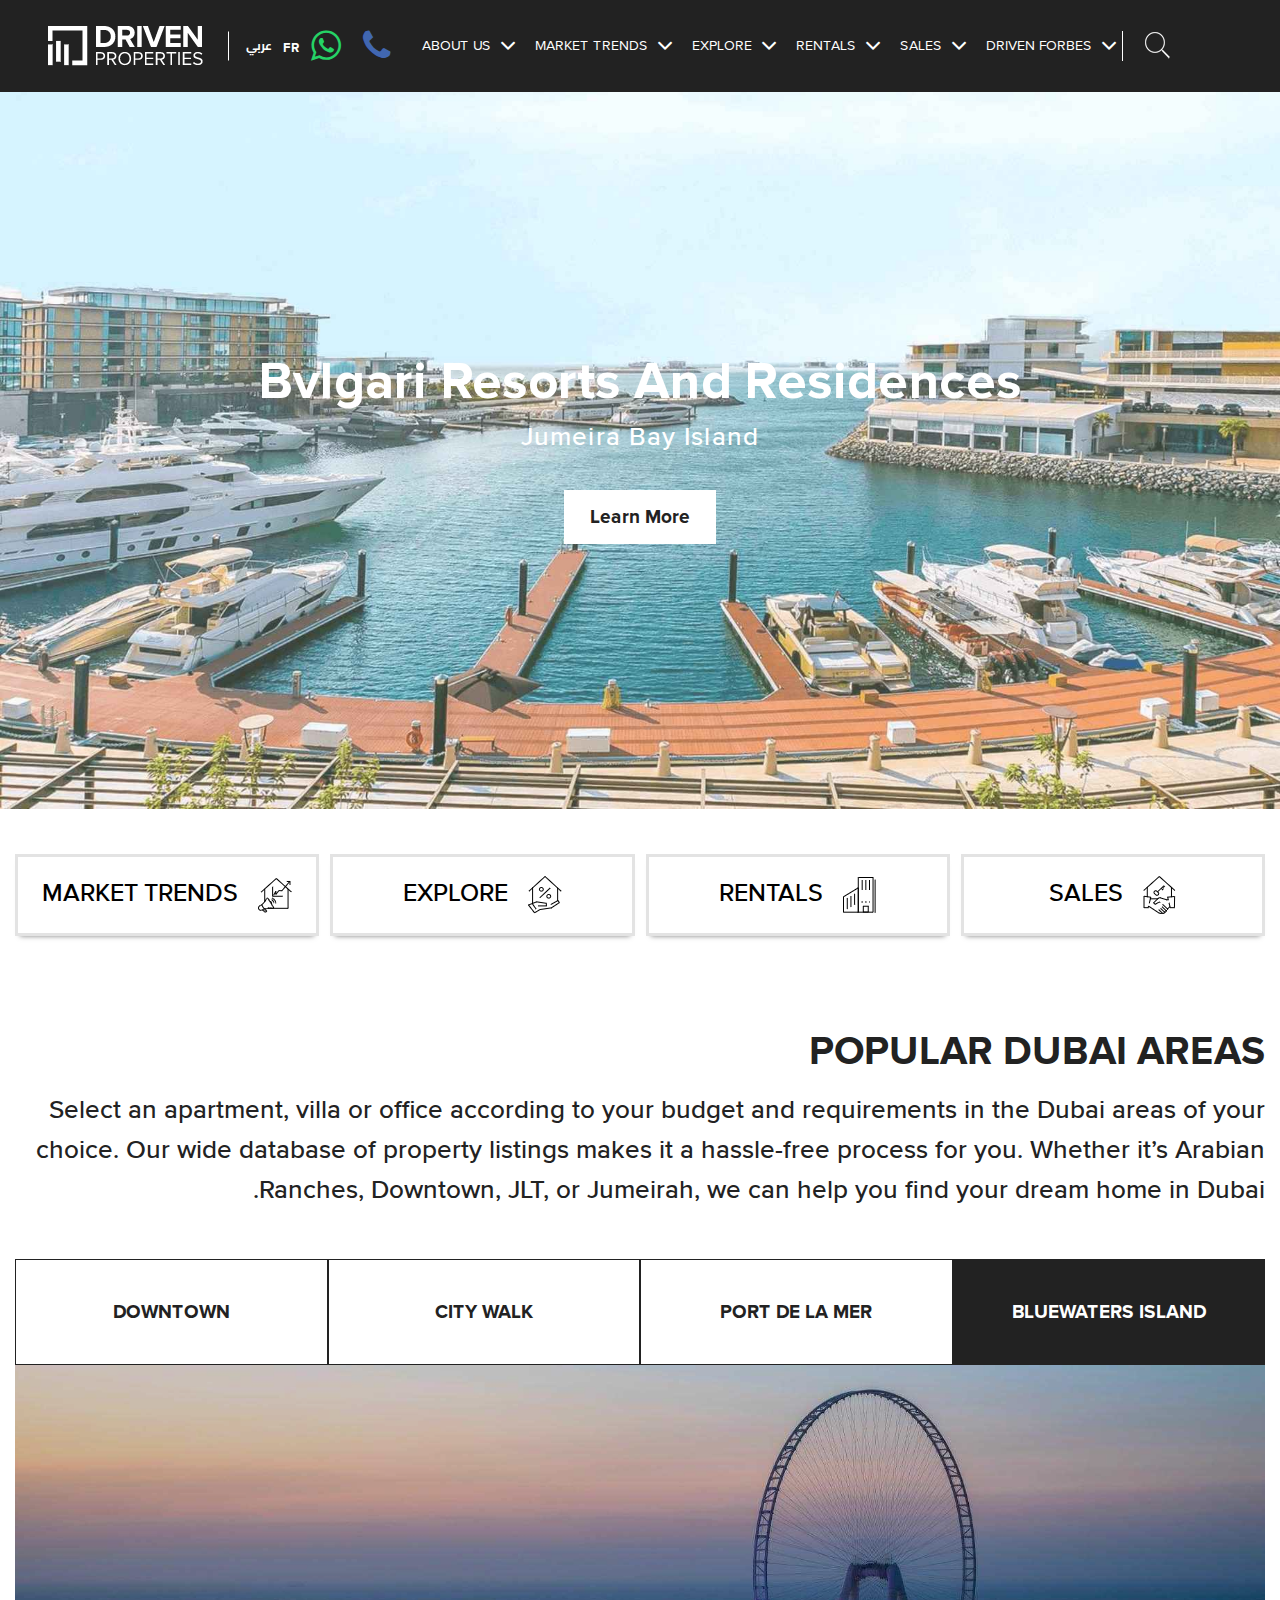
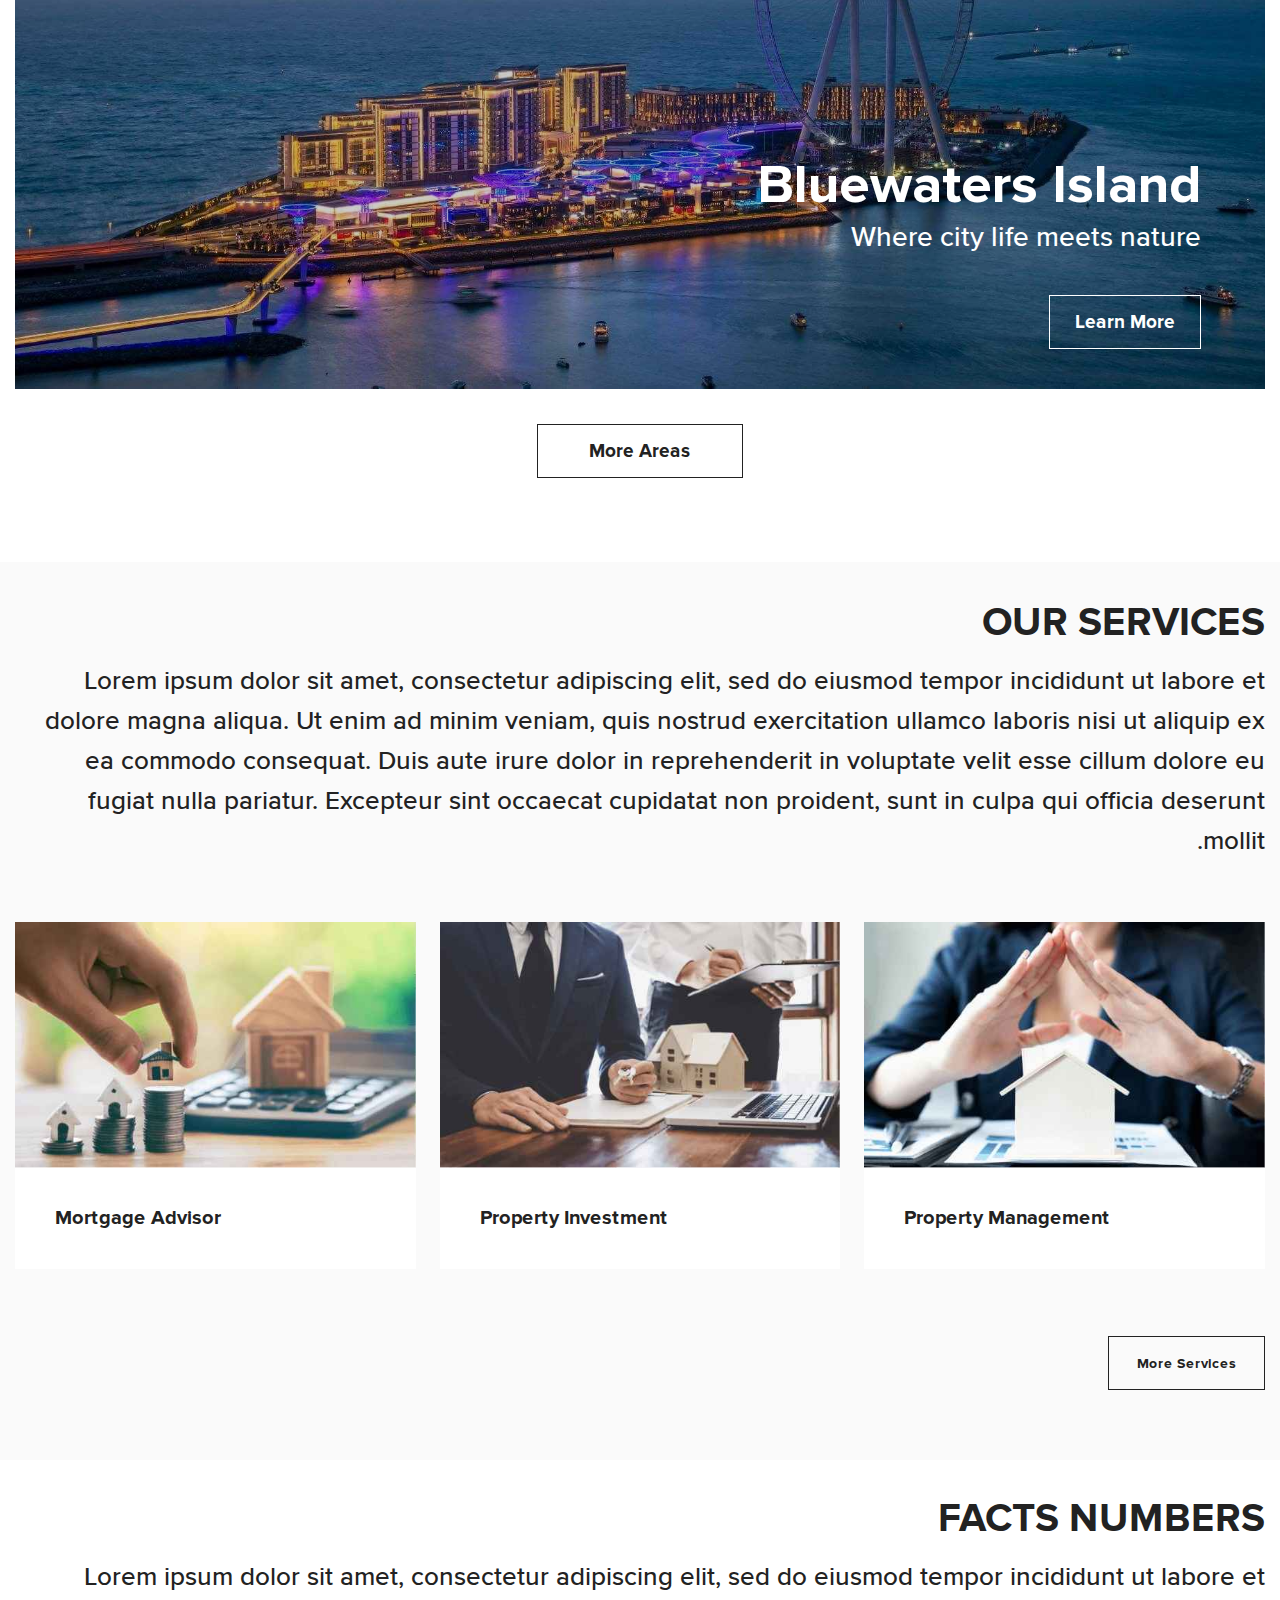
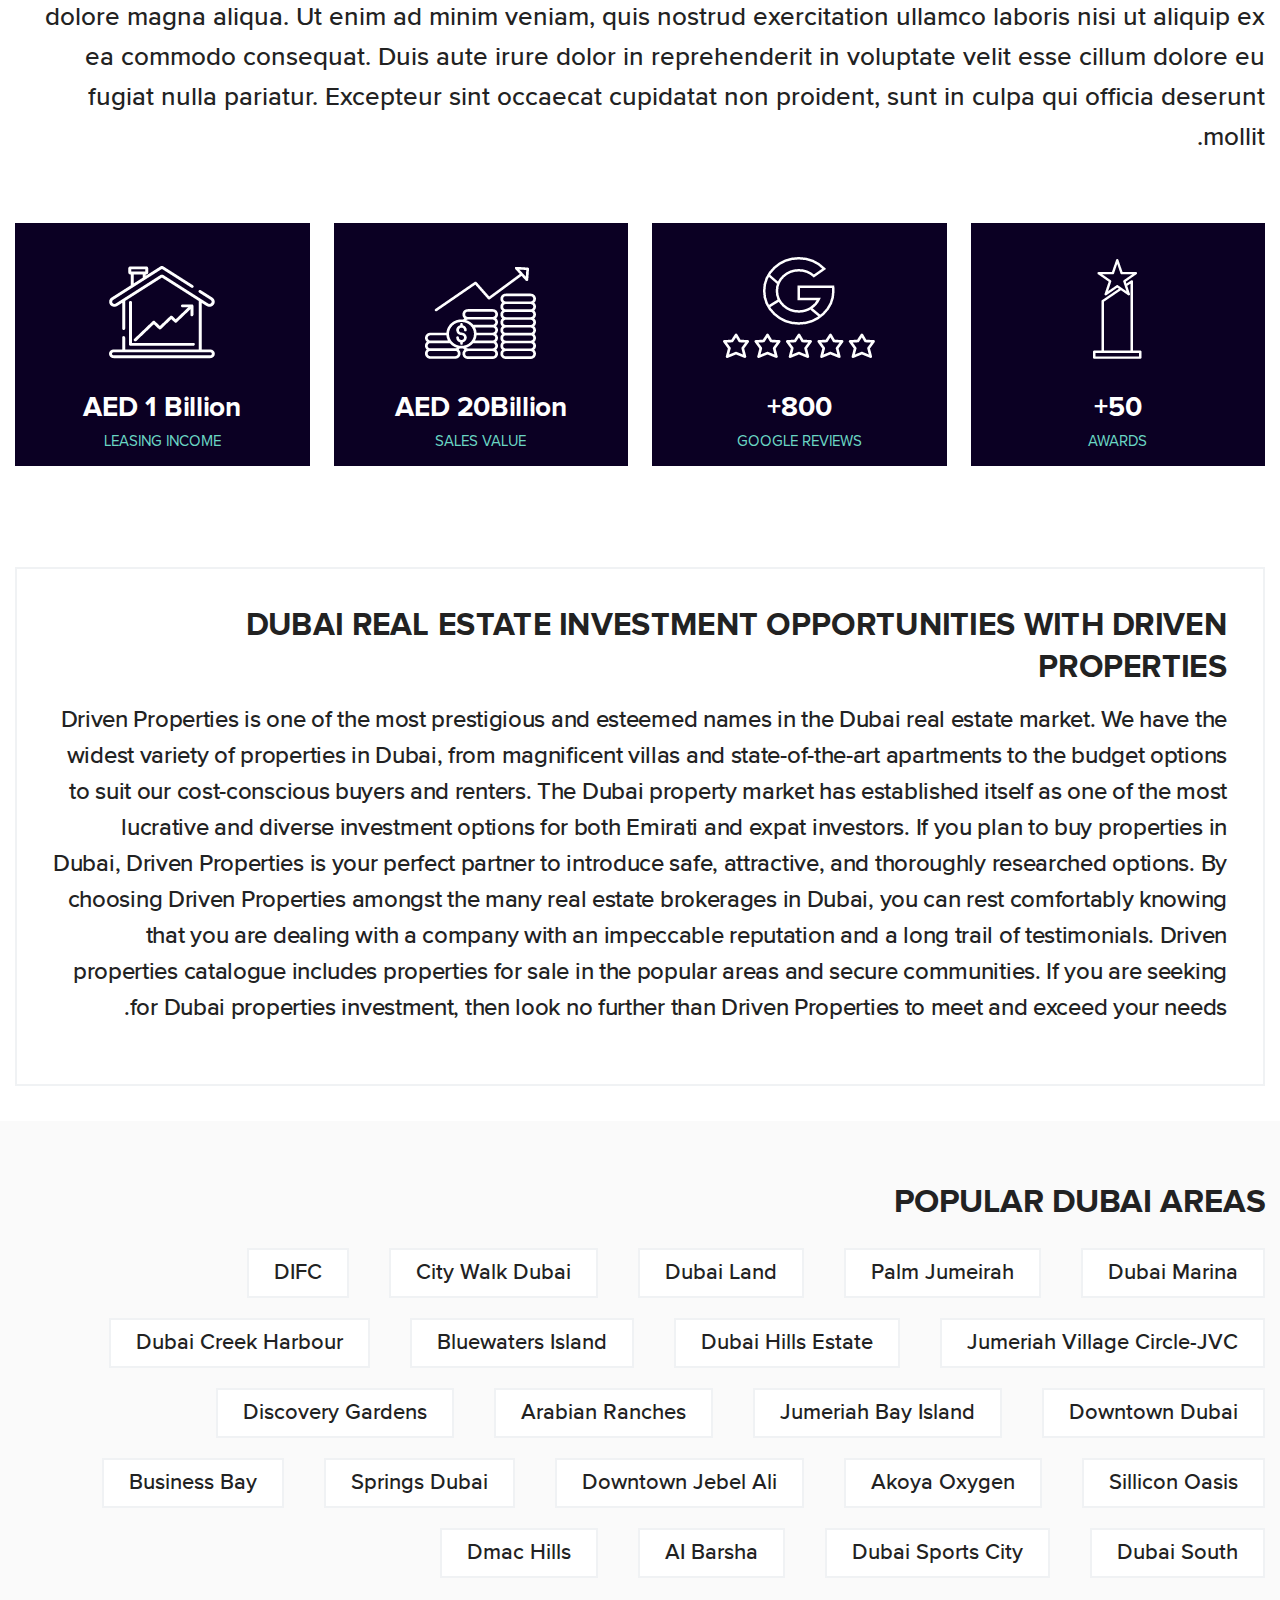
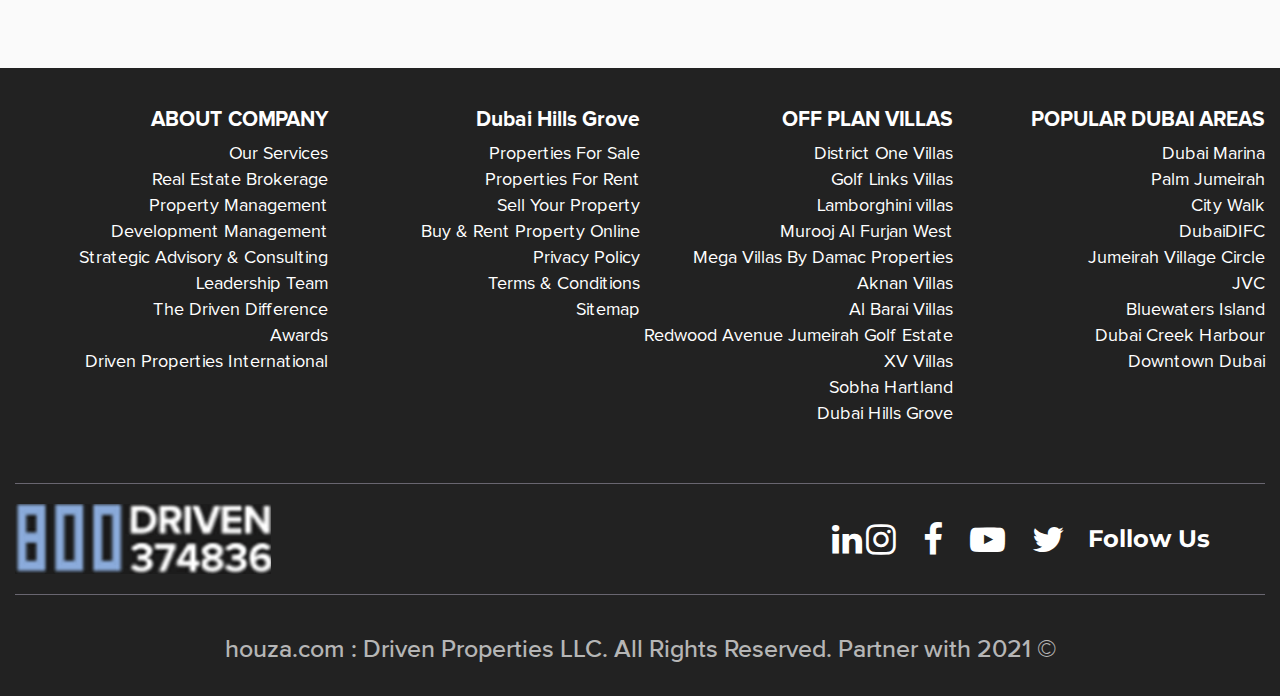
==== index.html @ 0dd65d7a "first commit" ====
<!DOCTYPE html>
<html lang="ar" dir="rtl">
    <head>
        <meta charset="utf-8">
        <meta name="viewport" content="width=device-width">
        <meta name="format-detection" content="telephone=no">
        <meta name="viewport" content="width=device-width, initial-scale=1">
        <!-- SET: Title -->
        <title> INDEX || DRIVEN PROPERTIES</title>
        <!-- SET: Favicon -->
        <link rel="shortcut icon" type="image/x-icon" href="images/favicon.png">
        <link rel="stylesheet" href="https://cdnjs.cloudflare.com/ajax/libs/font-awesome/4.7.0/css/font-awesome.min.css">

        <link rel="stylesheet" type="text/css" href="css/style.css">  

        <!-- SET: Stylesheet -->

    </head>
    <body>
        <div class="side_bar"></div>
        <div class="wrapper">
            <!--header-start-->
            <header>
                <button title="button" class="menu_icon">
                    <span></span>
                    <span></span>
                    <span></span>
                </button>
                <div class="header-lft">
                    <a href="#">
                        <img src="images/Group%20973.png" alt="Group%20973" width="155" height="40">
                    </a>
                </div>
                <div class="header-rgt">
                    <div class="header-in">
                        <div class="search">
                            <span class="dpx-header-search-box dpx-show">
                                <img src="images/search-zoom-2.png" id="idHeaderZoom" alt="Search" title="Search">
                            </span>
                        </div>
                        <nav>
                            <ul class="clearfix">
                                <li><a href="#" class="menu1">DRIVEN FORBES</a>
                                    <div class="subMenu">
                                        <ul class="clearfix">
                                            <li>
                                                <a href="#" class="menu">Buy Ready Property</a>
                                                <div class="sub">
                                                    <ul class="clearfix">
                                                        <li>
                                                            <a href="#">Ready Apartments</a>
                                                        </li>
                                                        <li>
                                                            <a href="#">Ready Villas</a>
                                                        </li>
                                                        <li>
                                                            <a href="#">Ready Townhouses</a>
                                                        </li>
                                                    </ul>
                                                </div>
                                            </li>
                                            <li>
                                                <a href="#" class="menu">Buy Off Plan</a>
                                                <div class="sub">
                                                    <ul class="clearfix">
                                                        <li>
                                                            <a href="#">Ready Apartments</a>
                                                        </li>
                                                        <li>
                                                            <a href="#">Ready Villas</a>
                                                        </li>
                                                        <li>
                                                            <a href="#">Ready Townhouses</a>
                                                        </li>
                                                    </ul>
                                                </div>
                                            </li>
                                            <li>
                                                <a href="#" class="menu">Buy Plots</a>
                                                <div class="sub">
                                                    <ul class="clearfix">
                                                        <li>
                                                            <a href="#">Ready Apartments</a>
                                                        </li>
                                                        <li>
                                                            <a href="#">Ready Villas</a>
                                                        </li>
                                                        <li>
                                                            <a href="#">Ready Townhouses</a>
                                                        </li>
                                                    </ul>
                                                </div>
                                            </li>
                                            <li>
                                                <a href="#" class="menu">Commercial</a>
                                                <div class="sub">
                                                    <ul class="clearfix">
                                                        <li>
                                                            <a href="#">Ready Apartments</a>
                                                        </li>
                                                        <li>
                                                            <a href="#">Ready Villas</a>
                                                        </li>
                                                        <li>
                                                            <a href="#">Ready Townhouses</a>
                                                        </li>
                                                    </ul>
                                                </div>
                                            </li>  
                                            <li>
                                                <a href="#" class="menu">Seller</a>
                                                <div class="sub">
                                                    <ul class="clearfix">
                                                        <li>
                                                            <a href="#">Ready Apartments</a>
                                                        </li>
                                                        <li>
                                                            <a href="#">Ready Villas</a>
                                                        </li>
                                                        <li>
                                                            <a href="#">Ready Townhouses</a>
                                                        </li>
                                                    </ul>
                                                </div>
                                            </li>
                                        </ul>
                                    </div>
                                </li>
                                <li><a href="#" class="menu1">SALES</a>
                                    <div class="subMenu">
                                        <ul class="clearfix">
                                            <li>
                                                <a href="#" class="menu">Buy Ready Property</a>
                                                <div class="sub">
                                                    <ul class="clearfix">
                                                        <li>
                                                            <a href="#">Ready Apartments</a>
                                                        </li>
                                                        <li>
                                                            <a href="#">Ready Villas</a>
                                                        </li>
                                                        <li>
                                                            <a href="#">Ready Townhouses</a>
                                                        </li>
                                                    </ul>
                                                </div>
                                            </li>
                                            <li>
                                                <a href="#" class="menu">Buy Off Plan</a>
                                                <div class="sub">
                                                    <ul class="clearfix">
                                                        <li>
                                                            <a href="#">Ready Apartments</a>
                                                        </li>
                                                        <li>
                                                            <a href="#">Ready Villas</a>
                                                        </li>
                                                        <li>
                                                            <a href="#">Ready Townhouses</a>
                                                        </li>
                                                    </ul>
                                                </div>
                                            </li>
                                            <li>
                                                <a href="#" class="menu">Buy Plots</a>
                                                <div class="sub">
                                                    <ul class="clearfix">
                                                        <li>
                                                            <a href="#">Ready Apartments</a>
                                                        </li>
                                                        <li>
                                                            <a href="#">Ready Villas</a>
                                                        </li>
                                                        <li>
                                                            <a href="#">Ready Townhouses</a>
                                                        </li>
                                                    </ul>
                                                </div>
                                            </li>
                                            <li>
                                                <a href="#" class="menu">Commercial</a>
                                                <div class="sub">
                                                    <ul class="clearfix">
                                                        <li>
                                                            <a href="#">Ready Apartments</a>
                                                        </li>
                                                        <li>
                                                            <a href="#">Ready Villas</a>
                                                        </li>
                                                        <li>
                                                            <a href="#">Ready Townhouses</a>
                                                        </li>
                                                    </ul>
                                                </div>
                                            </li>  
                                            <li>
                                                <a href="#" class="menu">Seller</a>
                                                <div class="sub">
                                                    <ul class="clearfix">
                                                        <li>
                                                            <a href="#">Ready Apartments</a>
                                                        </li>
                                                        <li>
                                                            <a href="#">Ready Villas</a>
                                                        </li>
                                                        <li>
                                                            <a href="#">Ready Townhouses</a>
                                                        </li>
                                                    </ul>
                                                </div>
                                            </li>
                                        </ul>
                                    </div>
                                </li>
                                <li><a href="#" class="menu1">RENTALS</a>
                                    <div class="subMenu">
                                        <ul class="clearfix">
                                            <li>
                                                <a href="#" class="menu">Buy Ready Property</a>
                                                <div class="sub">
                                                    <ul class="clearfix">
                                                        <li>
                                                            <a href="#">Ready Apartments</a>
                                                        </li>
                                                        <li>
                                                            <a href="#">Ready Villas</a>
                                                        </li>
                                                        <li>
                                                            <a href="#">Ready Townhouses</a>
                                                        </li>
                                                    </ul>
                                                </div>
                                            </li>
                                            <li>
                                                <a href="#" class="menu">Buy Off Plan</a>
                                                <div class="sub">
                                                    <ul class="clearfix">
                                                        <li>
                                                            <a href="#">Ready Apartments</a>
                                                        </li>
                                                        <li>
                                                            <a href="#">Ready Villas</a>
                                                        </li>
                                                        <li>
                                                            <a href="#">Ready Townhouses</a>
                                                        </li>
                                                    </ul>
                                                </div>
                                            </li>
                                            <li>
                                                <a href="#" class="menu">Buy Plots</a>
                                                <div class="sub">
                                                    <ul class="clearfix">
                                                        <li>
                                                            <a href="#">Ready Apartments</a>
                                                        </li>
                                                        <li>
                                                            <a href="#">Ready Villas</a>
                                                        </li>
                                                        <li>
                                                            <a href="#">Ready Townhouses</a>
                                                        </li>
                                                    </ul>
                                                </div>
                                            </li>
                                            <li>
                                                <a href="#" class="menu">Commercial</a>
                                                <div class="sub">
                                                    <ul class="clearfix">
                                                        <li>
                                                            <a href="#">Ready Apartments</a>
                                                        </li>
                                                        <li>
                                                            <a href="#">Ready Villas</a>
                                                        </li>
                                                        <li>
                                                            <a href="#">Ready Townhouses</a>
                                                        </li>
                                                    </ul>
                                                </div>
                                            </li>  
                                            <li>
                                                <a href="#" class="menu">Seller</a>
                                                <div class="sub">
                                                    <ul class="clearfix">
                                                        <li>
                                                            <a href="#">Ready Apartments</a>
                                                        </li>
                                                        <li>
                                                            <a href="#">Ready Villas</a>
                                                        </li>
                                                        <li>
                                                            <a href="#">Ready Townhouses</a>
                                                        </li>
                                                    </ul>
                                                </div>
                                            </li>
                                        </ul>
                                    </div>
                                </li>
                                <li><a href="#" class="menu1">EXPLORE</a>
                                    <div class="subMenu">
                                        <ul class="clearfix">
                                            <li>
                                                <a href="#" class="menu">Buy Ready Property</a>
                                                <div class="sub">
                                                    <ul class="clearfix">
                                                        <li>
                                                            <a href="#">Ready Apartments</a>
                                                        </li>
                                                        <li>
                                                            <a href="#">Ready Villas</a>
                                                        </li>
                                                        <li>
                                                            <a href="#">Ready Townhouses</a>
                                                        </li>
                                                    </ul>
                                                </div>
                                            </li>
                                            <li>
                                                <a href="#" class="menu">Buy Off Plan</a>
                                                <div class="sub">
                                                    <ul class="clearfix">
                                                        <li>
                                                            <a href="#">Ready Apartments</a>
                                                        </li>
                                                        <li>
                                                            <a href="#">Ready Villas</a>
                                                        </li>
                                                        <li>
                                                            <a href="#">Ready Townhouses</a>
                                                        </li>
                                                    </ul>
                                                </div>
                                            </li>
                                            <li>
                                                <a href="#" class="menu">Buy Plots</a>
                                                <div class="sub">
                                                    <ul class="clearfix">
                                                        <li>
                                                            <a href="#">Ready Apartments</a>
                                                        </li>
                                                        <li>
                                                            <a href="#">Ready Villas</a>
                                                        </li>
                                                        <li>
                                                            <a href="#">Ready Townhouses</a>
                                                        </li>
                                                    </ul>
                                                </div>
                                            </li>
                                            <li>
                                                <a href="#" class="menu">Commercial</a>
                                                <div class="sub">
                                                    <ul class="clearfix">
                                                        <li>
                                                            <a href="#">Ready Apartments</a>
                                                        </li>
                                                        <li>
                                                            <a href="#">Ready Villas</a>
                                                        </li>
                                                        <li>
                                                            <a href="#">Ready Townhouses</a>
                                                        </li>
                                                    </ul>
                                                </div>
                                            </li>  
                                            <li>
                                                <a href="#" class="menu">Seller</a>
                                                <div class="sub">
                                                    <ul class="clearfix">
                                                        <li>
                                                            <a href="#">Ready Apartments</a>
                                                        </li>
                                                        <li>
                                                            <a href="#">Ready Villas</a>
                                                        </li>
                                                        <li>
                                                            <a href="#">Ready Townhouses</a>
                                                        </li>
                                                    </ul>
                                                </div>
                                            </li>
                                        </ul>
                                    </div>
                                </li>
                                <li><a href="#" class="menu1">MARKET TRENDS</a>
                                    <div class="subMenu">
                                        <ul class="clearfix">
                                            <li>
                                                <a href="#" class="menu">Buy Ready Property</a>
                                                <div class="sub">
                                                    <ul class="clearfix">
                                                        <li>
                                                            <a href="#">Ready Apartments</a>
                                                        </li>
                                                        <li>
                                                            <a href="#">Ready Villas</a>
                                                        </li>
                                                        <li>
                                                            <a href="#">Ready Townhouses</a>
                                                        </li>
                                                    </ul>
                                                </div>
                                            </li>
                                            <li>
                                                <a href="#" class="menu">Buy Off Plan</a>
                                                <div class="sub">
                                                    <ul class="clearfix">
                                                        <li>
                                                            <a href="#">Ready Apartments</a>
                                                        </li>
                                                        <li>
                                                            <a href="#">Ready Villas</a>
                                                        </li>
                                                        <li>
                                                            <a href="#">Ready Townhouses</a>
                                                        </li>
                                                    </ul>
                                                </div>
                                            </li>
                                            <li>
                                                <a href="#" class="menu">Buy Plots</a>
                                                <div class="sub">
                                                    <ul class="clearfix">
                                                        <li>
                                                            <a href="#">Ready Apartments</a>
                                                        </li>
                                                        <li>
                                                            <a href="#">Ready Villas</a>
                                                        </li>
                                                        <li>
                                                            <a href="#">Ready Townhouses</a>
                                                        </li>
                                                    </ul>
                                                </div>
                                            </li>
                                            <li>
                                                <a href="#" class="menu">Commercial</a>
                                                <div class="sub">
                                                    <ul class="clearfix">
                                                        <li>
                                                            <a href="#">Ready Apartments</a>
                                                        </li>
                                                        <li>
                                                            <a href="#">Ready Villas</a>
                                                        </li>
                                                        <li>
                                                            <a href="#">Ready Townhouses</a>
                                                        </li>
                                                    </ul>
                                                </div>
                                            </li>  
                                            <li>
                                                <a href="#" class="menu">Seller</a>
                                                <div class="sub">
                                                    <ul class="clearfix">
                                                        <li>
                                                            <a href="#">Ready Apartments</a>
                                                        </li>
                                                        <li>
                                                            <a href="#">Ready Villas</a>
                                                        </li>
                                                        <li>
                                                            <a href="#">Ready Townhouses</a>
                                                        </li>
                                                    </ul>
                                                </div>
                                            </li>
                                        </ul>
                                    </div>
                                </li>
                                <li><a href="#" class="menu1">ABOUT US</a>
                                    <div class="subMenu">
                                        <ul class="clearfix">
                                            <li>
                                                <a href="#" class="menu">Buy Ready Property</a>
                                                <div class="sub">
                                                    <ul class="clearfix">
                                                        <li>
                                                            <a href="#">Ready Apartments</a>
                                                        </li>
                                                        <li>
                                                            <a href="#">Ready Villas</a>
                                                        </li>
                                                        <li>
                                                            <a href="#">Ready Townhouses</a>
                                                        </li>
                                                    </ul>
                                                </div>
                                            </li>
                                            <li>
                                                <a href="#" class="menu">Buy Off Plan</a>
                                                <div class="sub">
                                                    <ul class="clearfix">
                                                        <li>
                                                            <a href="#">Ready Apartments</a>
                                                        </li>
                                                        <li>
                                                            <a href="#">Ready Villas</a>
                                                        </li>
                                                        <li>
                                                            <a href="#">Ready Townhouses</a>
                                                        </li>
                                                    </ul>
                                                </div>
                                            </li>
                                            <li>
                                                <a href="#" class="menu">Buy Plots</a>
                                                <div class="sub">
                                                    <ul class="clearfix">
                                                        <li>
                                                            <a href="#">Ready Apartments</a>
                                                        </li>
                                                        <li>
                                                            <a href="#">Ready Villas</a>
                                                        </li>
                                                        <li>
                                                            <a href="#">Ready Townhouses</a>
                                                        </li>
                                                    </ul>
                                                </div>
                                            </li>
                                            <li>
                                                <a href="#" class="menu">Commercial</a>
                                                <div class="sub">
                                                    <ul class="clearfix">
                                                        <li>
                                                            <a href="#">Ready Apartments</a>
                                                        </li>
                                                        <li>
                                                            <a href="#">Ready Villas</a>
                                                        </li>
                                                        <li>
                                                            <a href="#">Ready Townhouses</a>
                                                        </li>
                                                    </ul>
                                                </div>
                                            </li>  
                                            <li>
                                                <a href="#" class="menu">Seller</a>
                                                <div class="sub">
                                                    <ul class="clearfix">
                                                        <li>
                                                            <a href="#">Ready Apartments</a>
                                                        </li>
                                                        <li>
                                                            <a href="#">Ready Villas</a>
                                                        </li>
                                                        <li>
                                                            <a href="#">Ready Townhouses</a>
                                                        </li>
                                                    </ul>
                                                </div>
                                            </li>
                                        </ul>
                                    </div>
                                </li>
                            </ul>
                        </nav>
                        <div class="icons">
                            <a href="#">
                                <i class="fa fa-phone" aria-hidden="true"></i>
                            </a>
                            <a href="#" class="mid"><i class="fa fa-whatsapp" aria-hidden="true"></i></a>
                            <span>fr</span>
                            <small>عربي</small>
                        </div>
                    </div>
                    <div class="menu-icons">
                        <div class="search1 mole">
                            <!--
                                                       <form class="searchbox">
                                    <input type="search" placeholder="Search......" name="search" class="searchbox-input" onkeyup="buttonUp();" required>
                                    <input type="submit" class="searchbox-submit" value="GO">
                                    <span class="searchbox-icon"><i class="fa fa-search" aria-hidden="true"></i>
                            </span>
                                </form>
                            -->
                            <span class="dpx-header-search-box dpx-show">
                                <img src="images/search-zoom-2.png" id="idHeaderZoom2" alt="Search" title="Search">
                            </span>
                        </div>
                        <div class="icons mole">
                            <span>fr</span>
                            <small>عربي</small>
                        </div>
                    </div>

                </div>
                <div class="clear"></div>
                <div class="dpx-search-area-floating-0">
                  <div class="dpx-search-area-floating-inner">
                    <div id="id-search-area-floating" class="dpx-show">
                        <div class="row">
                            <div class="">
                                <div class="dpx-search-area-floating">
                                    <div class="dpx-search-area-close">
                                        <i class="fa fa-times" aria-hidden="true"></i>
                                        <!--                        <i class="fas fa-times dpx-query-box" id="id-search-area-close"></i>-->
                                    </div>   
                                    <div class="dpx-search-area-tabs">
                                        <form id="frmSearchi" name="frmSearchi" action="https://www.drivenproperties.com/find/listings" method="post">
                                            <input type="hidden" id="hdby2" name="hdby" value="Sale">
                                            <div class="txt">
                                                <div class="dpx-tab-sale">
                                                    <div class="dpx-search-unit-type active"><a href="javascript:;" title="Sale" class="dpx-query-box">For Sale</a></div>
                                                </div>
                                                <div class="dpx-tab-rent">
                                                    <div class="dpx-search-unit-type"><a href="javascript:;" title="Rent" class="dpx-query-box">For Rent</a></div>
                                                </div>
                                            </div>
                                            <div class=" ">
                                                <div class="search-txt">

                                                    <input type="text" id="searchTexti" name="search" class="dpx-search-box dpx-query-input" autocomplete="off" placeholder="Community or Project"><div id="suggesstion-box-22"></div>
                                                </div>
                                                <ul class="clearfix text-types">
                                                    <li>
                                                        <div class="type">
                                                            <select id="unit-type" name="pty" class="dpx-query-select">
                                                                <option value="">Property Type</option>
                                                                <option value="Apartment">Apartment</option>
                                                                <option value="Bulk Rent Units">Bulk Rent Units</option>
                                                                <option value="Commercial Full Building">Commercial Full Building</option>
                                                                <option value="Commercial Villa">Commercial Villa</option>
                                                                <option value="Duplex">Duplex</option>
                                                                <option value="Factory">Factory</option>
                                                                <option value="Full floor">Full floor</option>
                                                                <option value="Hotel">Hotel</option>
                                                                <option value="Hotel Apartment">Hotel Apartment</option>
                                                                <option value="Labour Camp">Labour Camp</option>
                                                                <option value="Land Commercial">Land Commercial</option>
                                                                <option value="Land Mixed Use">Land Mixed Use</option>
                                                                <option value="Land Residential">Land Residential</option>
                                                                <option value="Multiple Sale Units">Multiple Sale Units</option>
                                                                <option value="Office">Office</option>
                                                                <option value="Penthouse">Penthouse</option>
                                                                <option value="Residential Building">Residential Building</option>
                                                                <option value="Retail">Retail</option>
                                                                <option value="Studio">Studio</option>
                                                                <option value="Townhouse">Townhouse</option>
                                                                <option value="Villa">Villa</option>
                                                                <option value="Warehouse">Warehouse</option>
                                                            </select>
                                                        </div></li>
                                                    <li><div class="type">
                                                            <select id="unit-beds" name="beds" class="dpx-query-select">
                                                                <option value="">Bedroom</option>
                                                                <option value="1">1 Bedroom</option>
                                                                <option value="2">2 Bedrooms</option>
                                                                <option value="3">3 Bedrooms</option>
                                                                <option value="4">4 Bedrooms</option>
                                                                <option value="5">5 Bedrooms</option>
                                                                <option value="6">6 Bedrooms</option>
                                                                <option value="7">7 Bedrooms</option>
                                                                <option value="8">8 Bedrooms</option>
                                                                <option value="9">9 Bedrooms</option>
                                                                <option value="10">10 Bedrooms</option>
                                                            </select>
                                                        </div>   </li>
                                                    <li> <div class="type">
                                                            <select name="price" id="unit-price" class="dpx-query-select">
                                                                <option value="">Price</option>
                                                                <option class="dpx-rent-price dpx-hide" value="30000">30,000 AED/Year</option>
                                                                <option class="dpx-rent-price dpx-hide" value="40000">40,000 AED/Year</option>
                                                                <option class="dpx-rent-price dpx-hide" value="50000">50,000 AED/Year</option>
                                                                <option class="dpx-rent-price dpx-hide" value="60000">60,000 AED/Year</option>
                                                                <option class="dpx-rent-price dpx-hide" value="70000">70,000 AED/Year</option>
                                                                <option class="dpx-rent-price dpx-hide" value="80000">80,000 AED/Year</option>
                                                                <option class="dpx-rent-price dpx-hide" value="90000">90,000 AED/Year</option>
                                                                <option class="dpx-rent-price dpx-hide" value="100000">100,000 AED/Year</option>
                                                                <option class="dpx-rent-price dpx-hide" value="110000">110,000 AED/Year</option>
                                                                <option class="dpx-rent-price dpx-hide" value="120000">120,000 AED/Year</option>
                                                                <option class="dpx-rent-price dpx-hide" value="130000">130,000 AED/Year</option>
                                                                <option class="dpx-rent-price dpx-hide" value="140000">140,000 AED/Year</option>
                                                                <option class="dpx-rent-price dpx-hide" value="150000">150,000 AED/Year</option>
                                                                <option class="dpx-rent-price dpx-hide" value="160000">160,000 AED/Year</option>
                                                                <option class="dpx-rent-price dpx-hide" value="170000">170,000 AED/Year</option>
                                                                <option class="dpx-rent-price dpx-hide" value="180000">180,000 AED/Year</option>
                                                                <option class="dpx-rent-price dpx-hide" value="190000">190,000 AED/Year</option>
                                                                <option class="dpx-rent-price dpx-hide" value="200000">200,000 AED/Year</option>
                                                                <option class="dpx-rent-price dpx-hide" value="225000">225,000 AED/Year</option>
                                                                <option class="dpx-rent-price dpx-hide" value="250000">250,000 AED/Year</option>
                                                                <option class="dpx-rent-price dpx-hide" value="275000">275,000 AED/Year</option>
                                                                <option class="dpx-rent-price dpx-hide" value="250000">250,000 AED/Year</option>
                                                                <option class="dpx-rent-price dpx-hide" value="300000">300,000 AED/Year</option>
                                                                <option class="dpx-rent-price dpx-hide" value="325000">325,000 AED/Year</option>
                                                                <option class="dpx-rent-price dpx-hide" value="350000">350,000 AED/Year</option>
                                                                <option class="dpx-rent-price dpx-hide" value="375000">375,000 AED/Year</option>
                                                                <option class="dpx-rent-price dpx-hide" value="400000">400,000 AED/Year</option>
                                                                <option class="dpx-rent-price dpx-hide" value="500000">500,000 AED/Year</option>
                                                                <option class="dpx-rent-price dpx-hide" value="750000">750,000 AED/Year</option>
                                                                <option class="dpx-rent-price dpx-hide" value="1000000">1,000,000 AED/Year</option>
                                                                <option class="dpx-sale-price dpx-show" value="300000">300,000 AED</option>
                                                                <option class="dpx-sale-price dpx-show" value="400000">400,000 AED</option>
                                                                <option class="dpx-sale-price dpx-show" value="500000">500,000 AED</option>
                                                                <option class="dpx-sale-price dpx-show" value="600000">600,000 AED</option>
                                                                <option class="dpx-sale-price dpx-show" value="700000">700,000 AED</option>
                                                                <option class="dpx-sale-price dpx-show" value="800000">800,000 AED</option>
                                                                <option class="dpx-sale-price dpx-show" value="900000">900,000 AED</option>
                                                                <option class="dpx-sale-price dpx-show" value="1000000">1,000,000 AED</option>
                                                                <option class="dpx-sale-price dpx-show" value="1100000">1,100,000 AED</option>
                                                                <option class="dpx-sale-price dpx-show" value="1200000">1,200,000 AED</option>
                                                                <option class="dpx-sale-price dpx-show" value="1300000">1,300,000 AED</option>
                                                                <option class="dpx-sale-price dpx-show" value="1400000">1,400,000 AED</option>
                                                                <option class="dpx-sale-price dpx-show" value="1500000">1,500,000 AED</option>
                                                                <option class="dpx-sale-price dpx-show" value="1600000">1,600,000 AED</option>
                                                                <option class="dpx-sale-price dpx-show" value="1700000">1,700,000 AED</option>
                                                                <option class="dpx-sale-price dpx-show" value="1800000">1,800,000 AED</option>
                                                                <option class="dpx-sale-price dpx-show" value="1900000">1,900,000 AED</option>
                                                                <option class="dpx-sale-price dpx-show" value="2000000">2,000,000 AED</option>
                                                                <option class="dpx-sale-price dpx-show" value="2250000">2,250,000 AED</option>
                                                                <option class="dpx-sale-price dpx-show" value="2500000">2,500,000 AED</option>
                                                                <option class="dpx-sale-price dpx-show" value="2750000">2,750,000 AED</option>
                                                                <option class="dpx-sale-price dpx-show" value="2500000">2,500,000 AED</option>
                                                                <option class="dpx-sale-price dpx-show" value="3000000">3,000,000 AED</option>
                                                                <option class="dpx-sale-price dpx-show" value="3250000">3,250,000 AED</option>
                                                                <option class="dpx-sale-price dpx-show" value="3500000">3,500,000 AED</option>
                                                                <option class="dpx-sale-price dpx-show" value="3750000">3,750,000 AED</option>
                                                                <option class="dpx-sale-price dpx-show" value="4000000">4,000,000 AED</option>
                                                                <option class="dpx-sale-price dpx-show" value="5000000">5,000,000 AED</option>
                                                                <option class="dpx-sale-price dpx-show" value="7500000">7,500,000 AED</option>
                                                                <option class="dpx-sale-price dpx-show" value="10000000">10,000,000 AED</option>
                                                            </select>
                                                        </div>   </li>
                                                    <li>
                                                        <ul class="clearfix size">
                                                            <li>
                                                                <div class="type1">
                                                                    <select name="price" id="unit-price2" class="dpx-query-select">
                                                                        <option value="">Min Size</option>
                                                                        <option class="dpx-rent-price dpx-hide" value="30000">30,000 AED/Year</option>
                                                                        <option class="dpx-rent-price dpx-hide" value="40000">40,000 AED/Year</option>
                                                                        <option class="dpx-rent-price dpx-hide" value="50000">50,000 AED/Year</option>
                                                                        <option class="dpx-rent-price dpx-hide" value="60000">60,000 AED/Year</option>
                                                                        <option class="dpx-rent-price dpx-hide" value="70000">70,000 AED/Year</option>
                                                                        <option class="dpx-rent-price dpx-hide" value="80000">80,000 AED/Year</option>
                                                                        <option class="dpx-rent-price dpx-hide" value="90000">90,000 AED/Year</option>
                                                                        <option class="dpx-rent-price dpx-hide" value="100000">100,000 AED/Year</option>
                                                                        <option class="dpx-rent-price dpx-hide" value="110000">110,000 AED/Year</option>
                                                                        <option class="dpx-rent-price dpx-hide" value="120000">120,000 AED/Year</option>
                                                                        <option class="dpx-rent-price dpx-hide" value="130000">130,000 AED/Year</option>
                                                                        <option class="dpx-rent-price dpx-hide" value="140000">140,000 AED/Year</option>
                                                                        <option class="dpx-rent-price dpx-hide" value="150000">150,000 AED/Year</option>
                                                                        <option class="dpx-rent-price dpx-hide" value="160000">160,000 AED/Year</option>
                                                                        <option class="dpx-rent-price dpx-hide" value="170000">170,000 AED/Year</option>
                                                                        <option class="dpx-rent-price dpx-hide" value="180000">180,000 AED/Year</option>
                                                                        <option class="dpx-rent-price dpx-hide" value="190000">190,000 AED/Year</option>
                                                                        <option class="dpx-rent-price dpx-hide" value="200000">200,000 AED/Year</option>
                                                                        <option class="dpx-rent-price dpx-hide" value="225000">225,000 AED/Year</option>
                                                                        <option class="dpx-rent-price dpx-hide" value="250000">250,000 AED/Year</option>
                                                                        <option class="dpx-rent-price dpx-hide" value="275000">275,000 AED/Year</option>
                                                                        <option class="dpx-rent-price dpx-hide" value="250000">250,000 AED/Year</option>
                                                                        <option class="dpx-rent-price dpx-hide" value="300000">300,000 AED/Year</option>
                                                                        <option class="dpx-rent-price dpx-hide" value="325000">325,000 AED/Year</option>
                                                                        <option class="dpx-rent-price dpx-hide" value="350000">350,000 AED/Year</option>
                                                                        <option class="dpx-rent-price dpx-hide" value="375000">375,000 AED/Year</option>
                                                                        <option class="dpx-rent-price dpx-hide" value="400000">400,000 AED/Year</option>
                                                                        <option class="dpx-rent-price dpx-hide" value="500000">500,000 AED/Year</option>
                                                                        <option class="dpx-rent-price dpx-hide" value="750000">750,000 AED/Year</option>
                                                                        <option class="dpx-rent-price dpx-hide" value="1000000">1,000,000 AED/Year</option>
                                                                        <option class="dpx-sale-price dpx-show" value="300000">300,000 AED</option>
                                                                        <option class="dpx-sale-price dpx-show" value="400000">400,000 AED</option>
                                                                        <option class="dpx-sale-price dpx-show" value="500000">500,000 AED</option>
                                                                        <option class="dpx-sale-price dpx-show" value="600000">600,000 AED</option>
                                                                        <option class="dpx-sale-price dpx-show" value="700000">700,000 AED</option>
                                                                        <option class="dpx-sale-price dpx-show" value="800000">800,000 AED</option>
                                                                        <option class="dpx-sale-price dpx-show" value="900000">900,000 AED</option>
                                                                        <option class="dpx-sale-price dpx-show" value="1000000">1,000,000 AED</option>
                                                                        <option class="dpx-sale-price dpx-show" value="1100000">1,100,000 AED</option>
                                                                        <option class="dpx-sale-price dpx-show" value="1200000">1,200,000 AED</option>
                                                                        <option class="dpx-sale-price dpx-show" value="1300000">1,300,000 AED</option>
                                                                        <option class="dpx-sale-price dpx-show" value="1400000">1,400,000 AED</option>
                                                                        <option class="dpx-sale-price dpx-show" value="1500000">1,500,000 AED</option>
                                                                        <option class="dpx-sale-price dpx-show" value="1600000">1,600,000 AED</option>
                                                                        <option class="dpx-sale-price dpx-show" value="1700000">1,700,000 AED</option>
                                                                        <option class="dpx-sale-price dpx-show" value="1800000">1,800,000 AED</option>
                                                                        <option class="dpx-sale-price dpx-show" value="1900000">1,900,000 AED</option>
                                                                        <option class="dpx-sale-price dpx-show" value="2000000">2,000,000 AED</option>
                                                                        <option class="dpx-sale-price dpx-show" value="2250000">2,250,000 AED</option>
                                                                        <option class="dpx-sale-price dpx-show" value="2500000">2,500,000 AED</option>
                                                                        <option class="dpx-sale-price dpx-show" value="2750000">2,750,000 AED</option>
                                                                        <option class="dpx-sale-price dpx-show" value="2500000">2,500,000 AED</option>
                                                                        <option class="dpx-sale-price dpx-show" value="3000000">3,000,000 AED</option>
                                                                        <option class="dpx-sale-price dpx-show" value="3250000">3,250,000 AED</option>
                                                                        <option class="dpx-sale-price dpx-show" value="3500000">3,500,000 AED</option>
                                                                        <option class="dpx-sale-price dpx-show" value="3750000">3,750,000 AED</option>
                                                                        <option class="dpx-sale-price dpx-show" value="4000000">4,000,000 AED</option>
                                                                        <option class="dpx-sale-price dpx-show" value="5000000">5,000,000 AED</option>
                                                                        <option class="dpx-sale-price dpx-show" value="7500000">7,500,000 AED</option>
                                                                        <option class="dpx-sale-price dpx-show" value="10000000">10,000,000 AED</option>
                                                                    </select>
                                                                </div>   


                                                            </li>
                                                            <li>
                                                                <div class="type2">
                                                                    <select name="price" id="unit-price3" class="dpx-query-select">
                                                                        <option value="">Max Size</option>
                                                                        <option class="dpx-rent-price dpx-hide" value="30000">30,000 AED/Year</option>
                                                                        <option class="dpx-rent-price dpx-hide" value="40000">40,000 AED/Year</option>
                                                                        <option class="dpx-rent-price dpx-hide" value="50000">50,000 AED/Year</option>
                                                                        <option class="dpx-rent-price dpx-hide" value="60000">60,000 AED/Year</option>
                                                                        <option class="dpx-rent-price dpx-hide" value="70000">70,000 AED/Year</option>
                                                                        <option class="dpx-rent-price dpx-hide" value="80000">80,000 AED/Year</option>
                                                                        <option class="dpx-rent-price dpx-hide" value="90000">90,000 AED/Year</option>
                                                                        <option class="dpx-rent-price dpx-hide" value="100000">100,000 AED/Year</option>
                                                                        <option class="dpx-rent-price dpx-hide" value="110000">110,000 AED/Year</option>
                                                                        <option class="dpx-rent-price dpx-hide" value="120000">120,000 AED/Year</option>
                                                                        <option class="dpx-rent-price dpx-hide" value="130000">130,000 AED/Year</option>
                                                                        <option class="dpx-rent-price dpx-hide" value="140000">140,000 AED/Year</option>
                                                                        <option class="dpx-rent-price dpx-hide" value="150000">150,000 AED/Year</option>
                                                                        <option class="dpx-rent-price dpx-hide" value="160000">160,000 AED/Year</option>
                                                                        <option class="dpx-rent-price dpx-hide" value="170000">170,000 AED/Year</option>
                                                                        <option class="dpx-rent-price dpx-hide" value="180000">180,000 AED/Year</option>
                                                                        <option class="dpx-rent-price dpx-hide" value="190000">190,000 AED/Year</option>
                                                                        <option class="dpx-rent-price dpx-hide" value="200000">200,000 AED/Year</option>
                                                                        <option class="dpx-rent-price dpx-hide" value="225000">225,000 AED/Year</option>
                                                                        <option class="dpx-rent-price dpx-hide" value="250000">250,000 AED/Year</option>
                                                                        <option class="dpx-rent-price dpx-hide" value="275000">275,000 AED/Year</option>
                                                                        <option class="dpx-rent-price dpx-hide" value="250000">250,000 AED/Year</option>
                                                                        <option class="dpx-rent-price dpx-hide" value="300000">300,000 AED/Year</option>
                                                                        <option class="dpx-rent-price dpx-hide" value="325000">325,000 AED/Year</option>
                                                                        <option class="dpx-rent-price dpx-hide" value="350000">350,000 AED/Year</option>
                                                                        <option class="dpx-rent-price dpx-hide" value="375000">375,000 AED/Year</option>
                                                                        <option class="dpx-rent-price dpx-hide" value="400000">400,000 AED/Year</option>
                                                                        <option class="dpx-rent-price dpx-hide" value="500000">500,000 AED/Year</option>
                                                                        <option class="dpx-rent-price dpx-hide" value="750000">750,000 AED/Year</option>
                                                                        <option class="dpx-rent-price dpx-hide" value="1000000">1,000,000 AED/Year</option>
                                                                        <option class="dpx-sale-price dpx-show" value="300000">300,000 AED</option>
                                                                        <option class="dpx-sale-price dpx-show" value="400000">400,000 AED</option>
                                                                        <option class="dpx-sale-price dpx-show" value="500000">500,000 AED</option>
                                                                        <option class="dpx-sale-price dpx-show" value="600000">600,000 AED</option>
                                                                        <option class="dpx-sale-price dpx-show" value="700000">700,000 AED</option>
                                                                        <option class="dpx-sale-price dpx-show" value="800000">800,000 AED</option>
                                                                        <option class="dpx-sale-price dpx-show" value="900000">900,000 AED</option>
                                                                        <option class="dpx-sale-price dpx-show" value="1000000">1,000,000 AED</option>
                                                                        <option class="dpx-sale-price dpx-show" value="1100000">1,100,000 AED</option>
                                                                        <option class="dpx-sale-price dpx-show" value="1200000">1,200,000 AED</option>
                                                                        <option class="dpx-sale-price dpx-show" value="1300000">1,300,000 AED</option>
                                                                        <option class="dpx-sale-price dpx-show" value="1400000">1,400,000 AED</option>
                                                                        <option class="dpx-sale-price dpx-show" value="1500000">1,500,000 AED</option>
                                                                        <option class="dpx-sale-price dpx-show" value="1600000">1,600,000 AED</option>
                                                                        <option class="dpx-sale-price dpx-show" value="1700000">1,700,000 AED</option>
                                                                        <option class="dpx-sale-price dpx-show" value="1800000">1,800,000 AED</option>
                                                                        <option class="dpx-sale-price dpx-show" value="1900000">1,900,000 AED</option>
                                                                        <option class="dpx-sale-price dpx-show" value="2000000">2,000,000 AED</option>
                                                                        <option class="dpx-sale-price dpx-show" value="2250000">2,250,000 AED</option>
                                                                        <option class="dpx-sale-price dpx-show" value="2500000">2,500,000 AED</option>
                                                                        <option class="dpx-sale-price dpx-show" value="2750000">2,750,000 AED</option>
                                                                        <option class="dpx-sale-price dpx-show" value="2500000">2,500,000 AED</option>
                                                                        <option class="dpx-sale-price dpx-show" value="3000000">3,000,000 AED</option>
                                                                        <option class="dpx-sale-price dpx-show" value="3250000">3,250,000 AED</option>
                                                                        <option class="dpx-sale-price dpx-show" value="3500000">3,500,000 AED</option>
                                                                        <option class="dpx-sale-price dpx-show" value="3750000">3,750,000 AED</option>
                                                                        <option class="dpx-sale-price dpx-show" value="4000000">4,000,000 AED</option>
                                                                        <option class="dpx-sale-price dpx-show" value="5000000">5,000,000 AED</option>
                                                                        <option class="dpx-sale-price dpx-show" value="7500000">7,500,000 AED</option>
                                                                        <option class="dpx-sale-price dpx-show" value="10000000">10,000,000 AED</option>
                                                                    </select>
                                                                </div>   


                                                            </li>
                                                        </ul>
                                                    </li>
                                                </ul>
                                                <ul class="clearfix btns">
                                                    <li>
                                                        <div class="map">
                                                            <a href="#">Map View</a>
                                                        </div>
                                                    </li>
                                                    <li>
                                                        <div class="">
                                                            <button type="submit" class="btn btn-block">Search</button>
                                                        </div>
                                                    </li>

                                                </ul>

                                            </div>
                                        </form>
                                    </div>                 
                                </div>
                            </div>
                        </div>
                    </div>
                  </div>
                </div>
            </header> 
            <!--header-end-->

            <section class="banner-sec">
                <div id="carouselExampleControls" class="carousel slide" data-bs-ride="carousel">
                    <div class="carousel-inner">
                        <div class="carousel-item active">
                            <div class="image-holder">
                                <img src="images/banner-img.png" alt="" class="img-fluid w-100" />
                            </div>
                            <div class="text-box">
                                <h1>Bvlgari Resorts And Residences</h1>
                                <p>Jumeira Bay Island</p>
                                <a class="btn-default  white-bg" href="#">Learn More</a>
                            </div>
                        </div>
                        <div class="carousel-item">
                            <div class="image-holder">
                                <img src="images/banner-img.png" alt="" class="img-fluid w-100" />
                            </div>
                            <div class="text-box">
                                <h1>Bvlgari Resorts And Residences</h1>
                                <p>Jumeira Bay Island</p>
                                <a class="btn-default  white-bg" href="#">Learn More</a>
                            </div>
                        </div>
                        <div class="carousel-item">
                            <div class="image-holder">
                                <img src="images/banner-img.png" alt="" class="img-fluid w-100" />
                            </div>
                            <div class="text-box">
                                <h1>Bvlgari Resorts And Residences</h1>
                                <p>Jumeira Bay Island</p>
                                <a class="btn-default  white-bg" href="#">Learn More</a>
                            </div>
                        </div>
                    </div> 
                </div>

            </section>

            <!--POPULAR AREAS SEC -->
            <section class="populat-area-sec">
                <div class="container">
                    <div class="row">
                        <div class="col-12">
                            <div class="populat-area-list">
                                <ul>
                                    <li><a href=""><img src="images/buy-property-icon.png" alt="" />SALES</a></li>
                                    <li><a href=""><img src="images/property-devs-icon.png" alt="" />RENTALS</a></li>
                                    <li><a href=""><img src="images/rent-property-icon.png" alt="" />EXPLORE</a></li>
                                    <li><a href=""><img src="images/marketing-stats-icon.png" alt="" />MARKET TRENDS</a></li>
                                </ul>
                            </div>
                            <div class="title">
                                <h2>POPULAR DUBAI AREAS</h2>
                                <p>Select an apartment, villa or office according to your budget and requirements in the Dubai areas of your choice. Our wide database of
                                    property listings makes it a hassle-free process for you. Whether it’s Arabian Ranches, Downtown, JLT, or Jumeirah, we can help you find your
                                    dream home in Dubai.
                                </p>
                            </div>
                            <div class="populat-tab">
                                <div class="tab_links">
                                    <ul class="nav nav-pills" id="pills-tab" role="tablist">
                                        <li class="nav-item" role="presentation">
                                            <a href="#" class="nav-link active" id="pills-bluewater-tab" data-bs-toggle="pill" data-bs-target="#pills-bluewater" role="tab" aria-controls="pills-bluewater" aria-selected="true">BLUEWATERS ISLAND</a>
                                        </li>
                                        <li class="nav-item" role="presentation">
                                            <a href="#" class="nav-link" id="pills-mer-tab" data-bs-toggle="pill" data-bs-target="#pills-mer" role="tab" aria-controls="pills-mer" aria-selected="false">PORT DE LA MER</a>
                                        </li>
                                        <li class="nav-item" role="presentation">
                                            <a href="#" class="nav-link" id="pills-walk-tab" data-bs-toggle="pill" data-bs-target="#pills-walk" role="tab" aria-controls="pills-walk" aria-selected="false">CITY WALK</a>
                                        </li>
                                        <li class="nav-item" role="presentation">
                                            <a href="#" class="nav-link" id="pills-downtown-tab" data-bs-toggle="pill" data-bs-target="#pills-downtown" role="tab" aria-controls="pills-downtown" aria-selected="false">DOWNTOWN</a>
                                        </li>
                                    </ul> 
                                </div>
                                <div class="tab_cnt_wrapper">
                                    <div class="tab-content" id="pills-tabContent">
                                        <div class="tab-pane fade show active" id="pills-bluewater" role="tabpanel" aria-labelledby="pills-bluewater-tab">
                                            <div  class="bluewater">
                                                <div class="image-holder">
                                                    <img src="images/blue-waters-island.jpg" alt="bluewaterbg">    
                                                </div>
                                                <div class="text-box">
                                                    <h3>Bluewaters Island</h3>
                                                    <p>Where city life meets nature</p>
                                                    <a class="btn-default" href="#">Learn More</a>
                                                </div>
                                            </div>
                                        </div>
                                        <div class="tab-pane fade" id="pills-mer" role="tabpanel" aria-labelledby="pills-mer-tab">
                                            <div  class="bluewater">
                                                <div class="image-holder">
                                                    <img src="images/port-de-la-mer-img.jpg" alt="port" >    
                                                </div>
                                                <div class="text-box">
                                                    <h3>Port de la mer</h3>
                                                    <p>Where city life meets nature</p>
                                                    <a class="btn-default" href="#">Learn More</a>
                                                </div>
                                            </div>
                                        </div>
                                        <div class="tab-pane fade" id="pills-walk" role="tabpanel" aria-labelledby="pills-walk-tab">
                                            <div class="bluewater">
                                                <div class="image-holder">
                                                    <img src="images/city-walk-img.jpg" alt="CityWalk">    
                                                </div>
                                                <div class="text-box">
                                                    <h3>City Walk</h3>
                                                    <p>Where city life meets nature</p>
                                                    <a class="btn-default" href="#">Learn More</a>
                                                </div>
                                            </div>
                                        </div>
                                        <div class="tab-pane fade" id="pills-downtown" role="tabpanel" aria-labelledby="pills-downtown-tab">
                                            <div class="bluewater">
                                                <div class="image-holder">
                                                    <img src="images/downtown-img.jpg" alt="downtown">    
                                                </div>
                                                <div class="text-box">
                                                    <h3>Downtown</h3>
                                                    <p>Where city life meets nature</p>
                                                    <a class="btn-default" href="#">Learn More</a>
                                                </div>
                                            </div>
                                        </div>
                                    </div> 
                                </div> 
                                <div class="more-area">
                                    <a class="btn-default btn-secondary" href="#">More Areas</a>
                                </div>
                            </div>
                        </div>
                    </div> 
                </div> 
            </section>

            <!-- SERVICES SEC -->

            <section class="services-sec">
                <div class="container">
                    <div class="row">
                        <div class="col-12">
                            <div class="title">
                                <h2>OUR SERVICES</h2>
                                <p>Lorem ipsum dolor sit amet, consectetur adipiscing elit, sed do eiusmod tempor incididunt ut labore et dolore magna aliqua. Ut enim ad minim veniam, quis nostrud exercitation ullamco laboris nisi ut aliquip ex ea commodo consequat. Duis aute irure dolor in reprehenderit in voluptate velit esse cillum dolore eu fugiat nulla pariatur. Excepteur sint occaecat cupidatat non proident, sunt in culpa qui officia deserunt mollit.
                                </p>
                            </div>
                            <div class="services-inner d-none d-md-block">
                                <div class="row">
                                    <div class="col-md-4">
                                        <div class="services-box">
                                            <img src="images/services-img1.png" alt="" />
                                            <h4>Property Management</h4>
                                        </div>
                                    </div>
                                    <div class="col-md-4">
                                        <div class="services-box">
                                            <img src="images/services-img2.png" alt="" />
                                            <h4>Property Investment</h4>
                                        </div>
                                    </div>
                                    <div class="col-md-4">
                                        <div class="services-box">
                                            <img src="images/services-img3.png" alt="" />
                                            <h4>Mortgage Advisor</h4>
                                        </div>
                                    </div>
                                </div> 
                                <a class="btn-default btn-secondary" href="#">More Services</a>
                            </div>
                            <div class="services-inner d-block d-md-none">
                                <div id="carouselExampleControls2" class="carousel slide" data-bs-ride="carousel">
                                    <div class="carousel-inner">
                                        <div class="carousel-item active">
                                            <div class="services-box">
                                                <img src="images/services-img1.png" alt="" />
                                                <h4>Property Management</h4>
                                            </div>
                                        </div>
                                        <div class="carousel-item">
                                            <div class="services-box">
                                                <img src="images/services-img2.png" alt="" />
                                                <h4>Property Investment</h4>
                                            </div>
                                        </div>
                                        <div class="carousel-item">
                                            <div class="services-box">
                                                <img src="images/services-img3.png" alt="" />
                                                <h4>Mortgage Advisor</h4>
                                            </div>
                                        </div>
                                    </div> 
                                </div>
                            </div>
                        </div>
                    </div>
                </div>
            </section>

            <!-- FACT NUMBER SEC -->

            <section class="fact-number-sec">
                <div class="container">
                    <div class="row">
                        <div class="col-12">
                            <div class="title">
                                <h2>FACTS NUMBERS</h2>
                                <p>Lorem ipsum dolor sit amet, consectetur adipiscing elit, sed do eiusmod tempor incididunt ut labore et dolore magna aliqua. Ut enim ad minim veniam, quis nostrud exercitation ullamco laboris nisi ut aliquip ex ea commodo consequat. Duis aute irure dolor in reprehenderit in voluptate velit esse cillum dolore eu fugiat nulla pariatur. Excepteur sint occaecat cupidatat non proident, sunt in culpa qui officia deserunt mollit.</p>
                            </div>
                            <div class="fact-number-inner d-none d-md-block">
                                <div class="row">
                                    <div class="col-md-3">
                                        <div class="fact-box">
                                            <div class="image-holder"> <img src="images/award.png" alt="" /></div>
                                            <div class="text-box">
                                                <h4>50+</h4>
                                                <p>AWARDS</p>
                                            </div> 
                                        </div>
                                    </div>
                                    <div class="col-md-3">
                                        <div class="fact-box">
                                            <div class="image-holder"> <img src="images/star-G.png" alt="" /></div>
                                            <div class="text-box">
                                                <h4>800+</h4>
                                                <p>GOOGLE REVIEWS</p>
                                            </div> 
                                        </div>
                                    </div>
                                    <div class="col-md-3">
                                        <div class="fact-box">
                                            <div class="image-holder"> <img src="images/f-img3.png" alt="" /></div>
                                            <div class="text-box">
                                                <h4>AED 20Billion</h4>
                                                <p>SALES VALUE</p>
                                            </div> 
                                        </div>
                                    </div>
                                    <div class="col-md-3">
                                        <div class="fact-box">
                                            <div class="image-holder"> <img src="images/income.png" alt="" /></div>
                                            <div class="text-box">
                                                <h4>AED 1 Billion</h4>
                                                <p>LEASING INCOME</p>
                                            </div> 
                                        </div>
                                    </div>
                                </div> 
                                <div class="fact-estate">
                                    <h4>DUBAI REAL ESTATE INVESTMENT OPPORTUNITIES WITH DRIVEN PROPERTIES</h4>
                                    <p>Driven Properties is one of the most prestigious and esteemed names in the Dubai real estate market. We have the widest variety of properties in Dubai, from magnificent villas and state-of-the-art apartments to the budget options to suit our cost-conscious buyers and renters. The Dubai property market has established itself as one of the most lucrative and diverse investment options for both Emirati and expat investors. If you plan to buy properties in Dubai, Driven Properties is your perfect partner to introduce safe, attractive, and thoroughly researched options. By choosing Driven Properties amongst the many real estate brokerages in Dubai, you can rest comfortably knowing that you are dealing with a company with an impeccable reputation and a long trail of testimonials. Driven properties catalogue includes properties for sale in the popular areas and secure communities. If you are seeking for Dubai properties investment, then look no further than Driven Properties to meet and exceed your needs.</p>
                                </div>
                            </div>
                            <div class="fact-number-inner d-block d-md-none">
                                <div id="carouselExampleControls3" class="carousel slide" data-bs-ride="carousel">
                                    <div class="carousel-inner">
                                        <div class="carousel-item active">
                                            <div class="fact-box">
                                                <div class="image-holder"> <img src="images/award.png" alt="" /></div>
                                                <div class="text-box">
                                                    <h4>50+</h4>
                                                    <p>AWARDS</p>
                                                </div> 
                                            </div>
                                        </div>
                                        <div class="carousel-item">
                                            <div class="fact-box">
                                                <div class="image-holder"> <img src="images/star-G.png" alt="" /></div>
                                                <div class="text-box">
                                                    <h4>800+</h4>
                                                    <p>GOOGLE REVIEWS</p>
                                                </div> 
                                            </div>
                                        </div>
                                        <div class="carousel-item">
                                            <div class="fact-box">
                                                <div class="image-holder"> <img src="images/f-img3.png" alt="" /></div>
                                                <div class="text-box">
                                                    <h4>AED 20Billion</h4>
                                                    <p>SALES VALUE</p>
                                                </div> 
                                            </div>
                                        </div>
                                        <div class="carousel-item">
                                            <div class="fact-box">
                                                <div class="image-holder"> <img src="images/income.png" alt="" /></div>
                                                <div class="text-box">
                                                    <h4>AED 1 Billion</h4>
                                                    <p>LEASING INCOME</p>
                                                </div> 
                                            </div>
                                        </div>
                                    </div> 
                                </div>
                                <div class="fact-estate">
                                    <h4>DUBAI REAL ESTATE INVESTMENT OPPORTUNITIES WITH DRIVEN PROPERTIES</h4>
                                    <p>Driven Properties is one of the most prestigious and esteemed names in the Dubai real estate market. We have the widest variety of properties in Dubai, from magnificent villas and state-of-the-art apartments to the budget options to suit our cost-conscious buyers and renters. The Dubai property market has established itself as one of the most lucrative and diverse investment options for both Emirati and expat investors. If you plan to buy properties in Dubai, Driven Properties is your perfect partner to introduce safe, attractive, and thoroughly researched options. By choosing Driven Properties amongst the many real estate brokerages in Dubai, you can rest comfortably knowing that you are dealing with a company with an impeccable reputation and a long trail of testimonials. Driven properties catalogue includes properties for sale in the popular areas and secure communities. If you are seeking for Dubai properties investment, then look no further than Driven Properties to meet and exceed your needs.</p>
                                </div>
                            </div>
                        </div>
                    </div>
                </div>
            </section>

            <!-- FAMOUS AREA SEC -->
            <section class="famous-area">
                <div class="container">
                    <div class="row">
                        <div class="col-12">
                            <div class="title">
                                <h2>POPULAR DUBAI AREAS</h2>
                            </div>
                            <div class="famous-area-inner">
                                <ul>
                                    <li><a href="#">Dubai Marina</a></li>
                                    <li><a href="#">Palm Jumeirah</a></li>
                                    <li><a href="#">Dubai Land</a></li>
                                    <li><a href="#">City Walk Dubai</a></li>
                                    <li><a href="#">DIFC</a></li>
                                    <li><a href="#">Jumeriah Village Circle-JVC</a></li>
                                    <li><a href="#">Dubai Hills Estate</a></li>
                                    <li><a href="#">Bluewaters Island</a></li>
                                    <li><a href="#">Dubai Creek Harbour</a></li>
                                    <li><a href="#">Downtown Dubai</a></li>
                                    <li><a href="#">Jumeriah Bay Island</a></li>
                                    <li><a href="#">Arabian Ranches</a></li>
                                    <li><a href="#">Discovery Gardens</a></li>
                                    <li><a href="#">Sillicon Oasis</a></li>
                                    <li><a href="#">Akoya Oxygen</a></li>
                                    <li><a href="#">Downtown Jebel Ali</a></li>
                                    <li><a href="#">Springs Dubai</a></li>
                                    <li><a href="#">Business Bay</a></li>
                                    <li><a href="#">Dubai South</a></li>
                                    <li><a href="#">Dubai Sports City</a></li>
                                    <li><a href="#">AI Barsha</a></li>
                                    <li><a href="#">Dmac Hills</a></li>
                                </ul>
                            </div>
                        </div>
                    </div>
                </div>
            </section>



            <!--footer-start-->
            <!--footer-start-->
            <footer>
                <div class="container">
                    <div class="row">
                        <div class="col-12">
                            <div class="footer-in">
                                <div class="footer-top">
                                    <ul class="clearfix">
                                        <li>
                                            <div class="office">
                                                <div class="office-in"> 
                                                    <span>POPULAR DUBAI AREAS <i class="fa fa-angle-down" aria-hidden="true"></i></span>
                                                    <div class="content">
                                                        <a href="#">Dubai Marina</a>
                                                        <a href="#">Palm Jumeirah</a>
                                                        <a href="#">City Walk</a>
                                                        <a href="#">DubaiDIFC</a>
                                                        <a href="#">Jumeirah Village Circle</a>
                                                        <a href="#">JVC</a>
                                                        <a href="#">Bluewaters Island</a>
                                                        <a href="#">Dubai Creek Harbour</a>
                                                        <a href="#">Downtown Dubai</a>
                                                    </div>

                                                </div>
                                            </div>
                                        </li>
                                        <li>
                                            <div class="office">
                                                <div class="office-in"> 
                                                    <span>OFF PLAN VILLAS  <i class="fa fa-angle-down" aria-hidden="true"></i></span>
                                                    <div class="content">
                                                        <a href="#">District One Villas</a>
                                                        <a href="#">Golf Links Villas</a>
                                                        <a href="#">Lamborghini villas</a>
                                                        <a href="#">Murooj Al Furjan West</a>
                                                        <a href="#">Mega Villas By Damac Properties</a>
                                                        <a href="#">Aknan Villas </a>
                                                        <a href="#">Al Barai Villas</a>
                                                        <a href="#">Redwood Avenue Jumeirah Golf Estate </a>
                                                        <a href="#">XV Villas</a>
                                                        <a href="#">Sobha Hartland</a>
                                                        <a href="#">Dubai Hills Grove</a>
                                                    </div>     
                                                </div>
                                            </div>
                                        </li>
                                        <li>
                                            <div class="office">
                                                <div class="office-in"> 
                                                    <span>Dubai Hills Grove  <i class="fa fa-angle-down" aria-hidden="true"></i></span>
                                                    <div class="content">
                                                        <a href="#">Properties For Sale</a>
                                                        <a href="#">Properties For Rent</a>
                                                        <a href="#">Sell Your Property </a>
                                                        <a href="#">Buy & Rent Property Online</a>
                                                        <a href="#">Privacy Policy</a>
                                                        <a href="#">Terms & Conditions</a>
                                                        <a href="#">Sitemap</a>
                                                    </div>

                                                </div>
                                            </div>
                                        </li>
                                        <li>
                                            <div class="office">
                                                <div class="office-in"> 
                                                    <span>ABOUT COMPANY  <i class="fa fa-angle-down" aria-hidden="true"></i></span>
                                                    <div class="content">
                                                        <a href="#">Our Services</a>
                                                        <a href="#">Real Estate Brokerage</a>
                                                        <a href="#">Property Management</a>
                                                        <a href="#">Development Management</a>
                                                        <a href="#">Strategic Advisory & Consulting</a>
                                                        <a href="#">Leadership Team</a>
                                                        <a href="#">The Driven Difference</a>
                                                        <a href="#">Awards</a>
                                                        <a href="#">Driven Properties International</a>
                                                    </div>       
                                                </div>
                                            </div>
                                        </li> 
                                    </ul>
                                </div>
                                <div class="footer-btm">
                                    <div class="foto">
                                        <div class="foto-follow">
                                            <p>Follow Us</p>
                                        </div>
                                        <div class="foto-social">
                                            <ul class="clearfix">
                                                <li><a href="#"><i class="fa fa-twitter" aria-hidden="true"></i></a> </li>
                                                <li><a href="#"><i class="fa fa-youtube-play" aria-hidden="true"></i></a> </li>
                                                <li><a href="#"><i class="fa fa-facebook" aria-hidden="true"></i></a> </li> 
                                                <li><a href="#"><i class="fa fa-instagram" aria-hidden="true"></i></a> </li>
                                                <li><a href="#"><i class="fa fa-linkedin" aria-hidden="true"></i></a> </li> 
                                            </ul>
                                        </div> 
                                    </div>
                                    <div class="footer-btm-rgt-in">
                                        <a href="#"><img src="images/f-btm-img.png" alt="f-btm-img"> </a>
                                    </div>
                                </div>

                                <div class="foto-bottom">
                                    <p>© 2021 Driven Properties LLC. All Rights Reserved. Partner with : <a href="#"> houza.com</a></p>
                                </div>
                            </div>
                        </div>
                    </div>
                </div>
            </footer>
            <div class="media">
                <div class="container">
                    <div class="media-in">
                        <ul class="clearfix">
                            <li><a href="#" class="call1"><i class="fa fa-phone" aria-hidden="true"></i>
                                </a> </li>
                            <li><a href="#" class="call2"><i class="fa fa-envelope-o" aria-hidden="true"></i>
                                </a> </li>
                            <li><a href="#" class="call3"><i class="fa fa-whatsapp" aria-hidden="true"></i>
                                </a> </li>
                        </ul>
                    </div>
                </div>
            </div>

            <!--footer-end-->
            <!--footer-end-->
        </div>
        <script src="js/jquery.min.js"></script>
        <script src="js/bootstrap.bundle.min.js"></script>  
        <script src="js/custom.js"></script> 
    </body>
</html>
---- css/style.css ----
@import url('https://fonts.googleapis.com/css2?family=Cairo:wght@700&family=Montserrat:wght@400;500;600;700&family=Play:wght@400;700&display=swap');

/***** NAV TAB *****/

.nav{display:flex;flex-wrap:wrap;padding-left:0;margin-bottom:0;list-style:none}
.nav-link{display:block;padding:.5rem 1rem;color:#0d6efd;text-decoration:none;transition:color .15s ease-in-out,background-color .15s ease-in-out,border-color .15s ease-in-out}
.nav-link:focus,.nav-link:hover{color:#0a58ca}
.nav-link.disabled{color:#6c757d;pointer-events:none;cursor:default}
.nav-tabs{border-bottom:1px solid #dee2e6}
.nav-tabs .nav-link{margin-bottom:-1px;background:0 0;border:1px solid transparent;border-top-left-radius:.25rem;border-top-right-radius:.25rem}
.nav-tabs .nav-link:focus,.nav-tabs .nav-link:hover{border-color:#e9ecef #e9ecef #dee2e6;isolation:isolate}
.nav-tabs .nav-link.disabled{color:#6c757d;background-color:transparent;border-color:transparent}
.nav-tabs .nav-item.show .nav-link,.nav-tabs .nav-link.active{color:#495057;background-color:#fff;border-color:#dee2e6 #dee2e6 #fff}
.nav-tabs .dropdown-menu{margin-top:-1px;border-top-left-radius:0;border-top-right-radius:0}
.nav-pills .nav-link{background:0 0;border:0;border-radius:.25rem}
.nav-pills .nav-link.active,.nav-pills .show>.nav-link{color:#fff;background-color:#0d6efd}
.nav-fill .nav-item,.nav-fill>.nav-link{flex:1 1 auto;text-align:center}
.nav-justified .nav-item,.nav-justified>.nav-link{flex-basis:0;flex-grow:1;text-align:center}
.nav-fill .nav-item .nav-link,.nav-justified .nav-item .nav-link{width:100%}
.tab-content>.tab-pane{display:none}.tab-content>.active{display:block}

/***** NAV TAB END *****/

/***** BOOTSTRAP GRID START *****/


.container,
.container-fluid,
.container-xxl,
.container-xl,
.container-lg,
.container-md,
.container-sm {
    width: 100%;
    padding-right: var(--bs-gutter-x, 0.75rem);
    padding-left: var(--bs-gutter-x, 0.75rem);
    margin-right: auto;
    margin-left: auto;
}

@media (min-width: 576px) {
    .container-sm, .container {
        max-width: 540px;
    }
}
@media (min-width: 768px) {
    .container-md, .container-sm, .container {
        max-width: 720px;
    }
}
@media (min-width: 992px) {
    .container-lg, .container-md, .container-sm, .container {
        max-width: 960px;
    }
}
@media (min-width: 1200px) {
    .container-xl, .container-lg, .container-md, .container-sm, .container {
        max-width: 1140px;
    }
}
@media (min-width: 1400px) {
    .container-xxl, .container-xl, .container-lg, .container-md, .container-sm, .container {
        max-width: 1320px;
    }
}
.row {
    --bs-gutter-x: 1.5rem;
    --bs-gutter-y: 0;
    display: flex;
    flex-wrap: wrap;
    margin-top: calc(-1 * var(--bs-gutter-y));
    margin-right: calc(-0.5 * var(--bs-gutter-x));
    margin-left: calc(-0.5 * var(--bs-gutter-x));
}
.row > * {
    box-sizing: border-box;
    flex-shrink: 0;
    width: 100%;
    max-width: 100%;
    padding-right: calc(var(--bs-gutter-x) * 0.5);
    padding-left: calc(var(--bs-gutter-x) * 0.5);
    margin-top: var(--bs-gutter-y);
}

.col {
    flex: 1 0 0%;
}

.row-cols-auto > * {
    flex: 0 0 auto;
    width: auto;
}

.row-cols-1 > * {
    flex: 0 0 auto;
    width: 100%;
}

.row-cols-2 > * {
    flex: 0 0 auto;
    width: 50%;
}

.row-cols-3 > * {
    flex: 0 0 auto;
    width: 33.3333333333%;
}

.row-cols-4 > * {
    flex: 0 0 auto;
    width: 25%;
}

.row-cols-5 > * {
    flex: 0 0 auto;
    width: 20%;
}

.row-cols-6 > * {
    flex: 0 0 auto;
    width: 16.6666666667%;
}

.col-auto {
    flex: 0 0 auto;
    width: auto;
}

.col-1 {
    flex: 0 0 auto;
    width: 8.33333333%;
}

.col-2 {
    flex: 0 0 auto;
    width: 16.66666667%;
}

.col-3 {
    flex: 0 0 auto;
    width: 25%;
}

.col-4 {
    flex: 0 0 auto;
    width: 33.33333333%;
}

.col-5 {
    flex: 0 0 auto;
    width: 41.66666667%;
}

.col-6 {
    flex: 0 0 auto;
    width: 50%;
}

.col-7 {
    flex: 0 0 auto;
    width: 58.33333333%;
}

.col-8 {
    flex: 0 0 auto;
    width: 66.66666667%;
}

.col-9 {
    flex: 0 0 auto;
    width: 75%;
}

.col-10 {
    flex: 0 0 auto;
    width: 83.33333333%;
}

.col-11 {
    flex: 0 0 auto;
    width: 91.66666667%;
}

.col-12 {
    flex: 0 0 auto;
    width: 100%;
}

.offset-1 {
    margin-left: 8.33333333%;
}

.offset-2 {
    margin-left: 16.66666667%;
}

.offset-3 {
    margin-left: 25%;
}

.offset-4 {
    margin-left: 33.33333333%;
}

.offset-5 {
    margin-left: 41.66666667%;
}

.offset-6 {
    margin-left: 50%;
}

.offset-7 {
    margin-left: 58.33333333%;
}

.offset-8 {
    margin-left: 66.66666667%;
}

.offset-9 {
    margin-left: 75%;
}

.offset-10 {
    margin-left: 83.33333333%;
}

.offset-11 {
    margin-left: 91.66666667%;
}

.g-0,
.gx-0 {
    --bs-gutter-x: 0;
}

.g-0,
.gy-0 {
    --bs-gutter-y: 0;
}

.g-1,
.gx-1 {
    --bs-gutter-x: 0.25rem;
}

.g-1,
.gy-1 {
    --bs-gutter-y: 0.25rem;
}

.g-2,
.gx-2 {
    --bs-gutter-x: 0.5rem;
}

.g-2,
.gy-2 {
    --bs-gutter-y: 0.5rem;
}

.g-3,
.gx-3 {
    --bs-gutter-x: 1rem;
}

.g-3,
.gy-3 {
    --bs-gutter-y: 1rem;
}

.g-4,
.gx-4 {
    --bs-gutter-x: 1.5rem;
}

.g-4,
.gy-4 {
    --bs-gutter-y: 1.5rem;
}

.g-5,
.gx-5 {
    --bs-gutter-x: 3rem;
}

.g-5,
.gy-5 {
    --bs-gutter-y: 3rem;
}

@media (min-width: 576px) {
    .col-sm {
        flex: 1 0 0%;
    }

    .row-cols-sm-auto > * {
        flex: 0 0 auto;
        width: auto;
    }

    .row-cols-sm-1 > * {
        flex: 0 0 auto;
        width: 100%;
    }

    .row-cols-sm-2 > * {
        flex: 0 0 auto;
        width: 50%;
    }

    .row-cols-sm-3 > * {
        flex: 0 0 auto;
        width: 33.3333333333%;
    }

    .row-cols-sm-4 > * {
        flex: 0 0 auto;
        width: 25%;
    }

    .row-cols-sm-5 > * {
        flex: 0 0 auto;
        width: 20%;
    }

    .row-cols-sm-6 > * {
        flex: 0 0 auto;
        width: 16.6666666667%;
    }

    .col-sm-auto {
        flex: 0 0 auto;
        width: auto;
    }

    .col-sm-1 {
        flex: 0 0 auto;
        width: 8.33333333%;
    }

    .col-sm-2 {
        flex: 0 0 auto;
        width: 16.66666667%;
    }

    .col-sm-3 {
        flex: 0 0 auto;
        width: 25%;
    }

    .col-sm-4 {
        flex: 0 0 auto;
        width: 33.33333333%;
    }

    .col-sm-5 {
        flex: 0 0 auto;
        width: 41.66666667%;
    }

    .col-sm-6 {
        flex: 0 0 auto;
        width: 50%;
    }

    .col-sm-7 {
        flex: 0 0 auto;
        width: 58.33333333%;
    }

    .col-sm-8 {
        flex: 0 0 auto;
        width: 66.66666667%;
    }

    .col-sm-9 {
        flex: 0 0 auto;
        width: 75%;
    }

    .col-sm-10 {
        flex: 0 0 auto;
        width: 83.33333333%;
    }

    .col-sm-11 {
        flex: 0 0 auto;
        width: 91.66666667%;
    }

    .col-sm-12 {
        flex: 0 0 auto;
        width: 100%;
    }

    .offset-sm-0 {
        margin-left: 0;
    }

    .offset-sm-1 {
        margin-left: 8.33333333%;
    }

    .offset-sm-2 {
        margin-left: 16.66666667%;
    }

    .offset-sm-3 {
        margin-left: 25%;
    }

    .offset-sm-4 {
        margin-left: 33.33333333%;
    }

    .offset-sm-5 {
        margin-left: 41.66666667%;
    }

    .offset-sm-6 {
        margin-left: 50%;
    }

    .offset-sm-7 {
        margin-left: 58.33333333%;
    }

    .offset-sm-8 {
        margin-left: 66.66666667%;
    }

    .offset-sm-9 {
        margin-left: 75%;
    }

    .offset-sm-10 {
        margin-left: 83.33333333%;
    }

    .offset-sm-11 {
        margin-left: 91.66666667%;
    }

    .g-sm-0,
    .gx-sm-0 {
        --bs-gutter-x: 0;
    }

    .g-sm-0,
    .gy-sm-0 {
        --bs-gutter-y: 0;
    }

    .g-sm-1,
    .gx-sm-1 {
        --bs-gutter-x: 0.25rem;
    }

    .g-sm-1,
    .gy-sm-1 {
        --bs-gutter-y: 0.25rem;
    }

    .g-sm-2,
    .gx-sm-2 {
        --bs-gutter-x: 0.5rem;
    }

    .g-sm-2,
    .gy-sm-2 {
        --bs-gutter-y: 0.5rem;
    }

    .g-sm-3,
    .gx-sm-3 {
        --bs-gutter-x: 1rem;
    }

    .g-sm-3,
    .gy-sm-3 {
        --bs-gutter-y: 1rem;
    }

    .g-sm-4,
    .gx-sm-4 {
        --bs-gutter-x: 1.5rem;
    }

    .g-sm-4,
    .gy-sm-4 {
        --bs-gutter-y: 1.5rem;
    }

    .g-sm-5,
    .gx-sm-5 {
        --bs-gutter-x: 3rem;
    }

    .g-sm-5,
    .gy-sm-5 {
        --bs-gutter-y: 3rem;
    }
}
@media (min-width: 768px) {
    .col-md {
        flex: 1 0 0%;
    }

    .row-cols-md-auto > * {
        flex: 0 0 auto;
        width: auto;
    }

    .row-cols-md-1 > * {
        flex: 0 0 auto;
        width: 100%;
    }

    .row-cols-md-2 > * {
        flex: 0 0 auto;
        width: 50%;
    }

    .row-cols-md-3 > * {
        flex: 0 0 auto;
        width: 33.3333333333%;
    }

    .row-cols-md-4 > * {
        flex: 0 0 auto;
        width: 25%;
    }

    .row-cols-md-5 > * {
        flex: 0 0 auto;
        width: 20%;
    }

    .row-cols-md-6 > * {
        flex: 0 0 auto;
        width: 16.6666666667%;
    }

    .col-md-auto {
        flex: 0 0 auto;
        width: auto;
    }

    .col-md-1 {
        flex: 0 0 auto;
        width: 8.33333333%;
    }

    .col-md-2 {
        flex: 0 0 auto;
        width: 16.66666667%;
    }

    .col-md-3 {
        flex: 0 0 auto;
        width: 25%;
    }

    .col-md-4 {
        flex: 0 0 auto;
        width: 33.33333333%;
    }

    .col-md-5 {
        flex: 0 0 auto;
        width: 41.66666667%;
    }

    .col-md-6 {
        flex: 0 0 auto;
        width: 50%;
    }

    .col-md-7 {
        flex: 0 0 auto;
        width: 58.33333333%;
    }

    .col-md-8 {
        flex: 0 0 auto;
        width: 66.66666667%;
    }

    .col-md-9 {
        flex: 0 0 auto;
        width: 75%;
    }

    .col-md-10 {
        flex: 0 0 auto;
        width: 83.33333333%;
    }

    .col-md-11 {
        flex: 0 0 auto;
        width: 91.66666667%;
    }

    .col-md-12 {
        flex: 0 0 auto;
        width: 100%;
    }

    .offset-md-0 {
        margin-left: 0;
    }

    .offset-md-1 {
        margin-left: 8.33333333%;
    }

    .offset-md-2 {
        margin-left: 16.66666667%;
    }

    .offset-md-3 {
        margin-left: 25%;
    }

    .offset-md-4 {
        margin-left: 33.33333333%;
    }

    .offset-md-5 {
        margin-left: 41.66666667%;
    }

    .offset-md-6 {
        margin-left: 50%;
    }

    .offset-md-7 {
        margin-left: 58.33333333%;
    }

    .offset-md-8 {
        margin-left: 66.66666667%;
    }

    .offset-md-9 {
        margin-left: 75%;
    }

    .offset-md-10 {
        margin-left: 83.33333333%;
    }

    .offset-md-11 {
        margin-left: 91.66666667%;
    }

    .g-md-0,
    .gx-md-0 {
        --bs-gutter-x: 0;
    }

    .g-md-0,
    .gy-md-0 {
        --bs-gutter-y: 0;
    }

    .g-md-1,
    .gx-md-1 {
        --bs-gutter-x: 0.25rem;
    }

    .g-md-1,
    .gy-md-1 {
        --bs-gutter-y: 0.25rem;
    }

    .g-md-2,
    .gx-md-2 {
        --bs-gutter-x: 0.5rem;
    }

    .g-md-2,
    .gy-md-2 {
        --bs-gutter-y: 0.5rem;
    }

    .g-md-3,
    .gx-md-3 {
        --bs-gutter-x: 1rem;
    }

    .g-md-3,
    .gy-md-3 {
        --bs-gutter-y: 1rem;
    }

    .g-md-4,
    .gx-md-4 {
        --bs-gutter-x: 1.5rem;
    }

    .g-md-4,
    .gy-md-4 {
        --bs-gutter-y: 1.5rem;
    }

    .g-md-5,
    .gx-md-5 {
        --bs-gutter-x: 3rem;
    }

    .g-md-5,
    .gy-md-5 {
        --bs-gutter-y: 3rem;
    }
}
@media (min-width: 992px) {
    .col-lg {
        flex: 1 0 0%;
    }

    .row-cols-lg-auto > * {
        flex: 0 0 auto;
        width: auto;
    }

    .row-cols-lg-1 > * {
        flex: 0 0 auto;
        width: 100%;
    }

    .row-cols-lg-2 > * {
        flex: 0 0 auto;
        width: 50%;
    }

    .row-cols-lg-3 > * {
        flex: 0 0 auto;
        width: 33.3333333333%;
    }

    .row-cols-lg-4 > * {
        flex: 0 0 auto;
        width: 25%;
    }

    .row-cols-lg-5 > * {
        flex: 0 0 auto;
        width: 20%;
    }

    .row-cols-lg-6 > * {
        flex: 0 0 auto;
        width: 16.6666666667%;
    }

    .col-lg-auto {
        flex: 0 0 auto;
        width: auto;
    }

    .col-lg-1 {
        flex: 0 0 auto;
        width: 8.33333333%;
    }

    .col-lg-2 {
        flex: 0 0 auto;
        width: 16.66666667%;
    }

    .col-lg-3 {
        flex: 0 0 auto;
        width: 25%;
    }

    .col-lg-4 {
        flex: 0 0 auto;
        width: 33.33333333%;
    }

    .col-lg-5 {
        flex: 0 0 auto;
        width: 41.66666667%;
    }

    .col-lg-6 {
        flex: 0 0 auto;
        width: 50%;
    }

    .col-lg-7 {
        flex: 0 0 auto;
        width: 58.33333333%;
    }

    .col-lg-8 {
        flex: 0 0 auto;
        width: 66.66666667%;
    }

    .col-lg-9 {
        flex: 0 0 auto;
        width: 75%;
    }

    .col-lg-10 {
        flex: 0 0 auto;
        width: 83.33333333%;
    }

    .col-lg-11 {
        flex: 0 0 auto;
        width: 91.66666667%;
    }

    .col-lg-12 {
        flex: 0 0 auto;
        width: 100%;
    }

    .offset-lg-0 {
        margin-left: 0;
    }

    .offset-lg-1 {
        margin-left: 8.33333333%;
    }

    .offset-lg-2 {
        margin-left: 16.66666667%;
    }

    .offset-lg-3 {
        margin-left: 25%;
    }

    .offset-lg-4 {
        margin-left: 33.33333333%;
    }

    .offset-lg-5 {
        margin-left: 41.66666667%;
    }

    .offset-lg-6 {
        margin-left: 50%;
    }

    .offset-lg-7 {
        margin-left: 58.33333333%;
    }

    .offset-lg-8 {
        margin-left: 66.66666667%;
    }

    .offset-lg-9 {
        margin-left: 75%;
    }

    .offset-lg-10 {
        margin-left: 83.33333333%;
    }

    .offset-lg-11 {
        margin-left: 91.66666667%;
    }

    .g-lg-0,
    .gx-lg-0 {
        --bs-gutter-x: 0;
    }

    .g-lg-0,
    .gy-lg-0 {
        --bs-gutter-y: 0;
    }

    .g-lg-1,
    .gx-lg-1 {
        --bs-gutter-x: 0.25rem;
    }

    .g-lg-1,
    .gy-lg-1 {
        --bs-gutter-y: 0.25rem;
    }

    .g-lg-2,
    .gx-lg-2 {
        --bs-gutter-x: 0.5rem;
    }

    .g-lg-2,
    .gy-lg-2 {
        --bs-gutter-y: 0.5rem;
    }

    .g-lg-3,
    .gx-lg-3 {
        --bs-gutter-x: 1rem;
    }

    .g-lg-3,
    .gy-lg-3 {
        --bs-gutter-y: 1rem;
    }

    .g-lg-4,
    .gx-lg-4 {
        --bs-gutter-x: 1.5rem;
    }

    .g-lg-4,
    .gy-lg-4 {
        --bs-gutter-y: 1.5rem;
    }

    .g-lg-5,
    .gx-lg-5 {
        --bs-gutter-x: 3rem;
    }

    .g-lg-5,
    .gy-lg-5 {
        --bs-gutter-y: 3rem;
    }
}
@media (min-width: 1200px) {
    .col-xl {
        flex: 1 0 0%;
    }

    .row-cols-xl-auto > * {
        flex: 0 0 auto;
        width: auto;
    }

    .row-cols-xl-1 > * {
        flex: 0 0 auto;
        width: 100%;
    }

    .row-cols-xl-2 > * {
        flex: 0 0 auto;
        width: 50%;
    }

    .row-cols-xl-3 > * {
        flex: 0 0 auto;
        width: 33.3333333333%;
    }

    .row-cols-xl-4 > * {
        flex: 0 0 auto;
        width: 25%;
    }

    .row-cols-xl-5 > * {
        flex: 0 0 auto;
        width: 20%;
    }

    .row-cols-xl-6 > * {
        flex: 0 0 auto;
        width: 16.6666666667%;
    }

    .col-xl-auto {
        flex: 0 0 auto;
        width: auto;
    }

    .col-xl-1 {
        flex: 0 0 auto;
        width: 8.33333333%;
    }

    .col-xl-2 {
        flex: 0 0 auto;
        width: 16.66666667%;
    }

    .col-xl-3 {
        flex: 0 0 auto;
        width: 25%;
    }

    .col-xl-4 {
        flex: 0 0 auto;
        width: 33.33333333%;
    }

    .col-xl-5 {
        flex: 0 0 auto;
        width: 41.66666667%;
    }

    .col-xl-6 {
        flex: 0 0 auto;
        width: 50%;
    }

    .col-xl-7 {
        flex: 0 0 auto;
        width: 58.33333333%;
    }

    .col-xl-8 {
        flex: 0 0 auto;
        width: 66.66666667%;
    }

    .col-xl-9 {
        flex: 0 0 auto;
        width: 75%;
    }

    .col-xl-10 {
        flex: 0 0 auto;
        width: 83.33333333%;
    }

    .col-xl-11 {
        flex: 0 0 auto;
        width: 91.66666667%;
    }

    .col-xl-12 {
        flex: 0 0 auto;
        width: 100%;
    }

    .offset-xl-0 {
        margin-left: 0;
    }

    .offset-xl-1 {
        margin-left: 8.33333333%;
    }

    .offset-xl-2 {
        margin-left: 16.66666667%;
    }

    .offset-xl-3 {
        margin-left: 25%;
    }

    .offset-xl-4 {
        margin-left: 33.33333333%;
    }

    .offset-xl-5 {
        margin-left: 41.66666667%;
    }

    .offset-xl-6 {
        margin-left: 50%;
    }

    .offset-xl-7 {
        margin-left: 58.33333333%;
    }

    .offset-xl-8 {
        margin-left: 66.66666667%;
    }

    .offset-xl-9 {
        margin-left: 75%;
    }

    .offset-xl-10 {
        margin-left: 83.33333333%;
    }

    .offset-xl-11 {
        margin-left: 91.66666667%;
    }

    .g-xl-0,
    .gx-xl-0 {
        --bs-gutter-x: 0;
    }

    .g-xl-0,
    .gy-xl-0 {
        --bs-gutter-y: 0;
    }

    .g-xl-1,
    .gx-xl-1 {
        --bs-gutter-x: 0.25rem;
    }

    .g-xl-1,
    .gy-xl-1 {
        --bs-gutter-y: 0.25rem;
    }

    .g-xl-2,
    .gx-xl-2 {
        --bs-gutter-x: 0.5rem;
    }

    .g-xl-2,
    .gy-xl-2 {
        --bs-gutter-y: 0.5rem;
    }

    .g-xl-3,
    .gx-xl-3 {
        --bs-gutter-x: 1rem;
    }

    .g-xl-3,
    .gy-xl-3 {
        --bs-gutter-y: 1rem;
    }

    .g-xl-4,
    .gx-xl-4 {
        --bs-gutter-x: 1.5rem;
    }

    .g-xl-4,
    .gy-xl-4 {
        --bs-gutter-y: 1.5rem;
    }

    .g-xl-5,
    .gx-xl-5 {
        --bs-gutter-x: 3rem;
    }

    .g-xl-5,
    .gy-xl-5 {
        --bs-gutter-y: 3rem;
    }
}
@media (min-width: 1400px) {
    .col-xxl {
        flex: 1 0 0%;
    }

    .row-cols-xxl-auto > * {
        flex: 0 0 auto;
        width: auto;
    }

    .row-cols-xxl-1 > * {
        flex: 0 0 auto;
        width: 100%;
    }

    .row-cols-xxl-2 > * {
        flex: 0 0 auto;
        width: 50%;
    }

    .row-cols-xxl-3 > * {
        flex: 0 0 auto;
        width: 33.3333333333%;
    }

    .row-cols-xxl-4 > * {
        flex: 0 0 auto;
        width: 25%;
    }

    .row-cols-xxl-5 > * {
        flex: 0 0 auto;
        width: 20%;
    }

    .row-cols-xxl-6 > * {
        flex: 0 0 auto;
        width: 16.6666666667%;
    }

    .col-xxl-auto {
        flex: 0 0 auto;
        width: auto;
    }

    .col-xxl-1 {
        flex: 0 0 auto;
        width: 8.33333333%;
    }

    .col-xxl-2 {
        flex: 0 0 auto;
        width: 16.66666667%;
    }

    .col-xxl-3 {
        flex: 0 0 auto;
        width: 25%;
    }

    .col-xxl-4 {
        flex: 0 0 auto;
        width: 33.33333333%;
    }

    .col-xxl-5 {
        flex: 0 0 auto;
        width: 41.66666667%;
    }

    .col-xxl-6 {
        flex: 0 0 auto;
        width: 50%;
    }

    .col-xxl-7 {
        flex: 0 0 auto;
        width: 58.33333333%;
    }

    .col-xxl-8 {
        flex: 0 0 auto;
        width: 66.66666667%;
    }

    .col-xxl-9 {
        flex: 0 0 auto;
        width: 75%;
    }

    .col-xxl-10 {
        flex: 0 0 auto;
        width: 83.33333333%;
    }

    .col-xxl-11 {
        flex: 0 0 auto;
        width: 91.66666667%;
    }

    .col-xxl-12 {
        flex: 0 0 auto;
        width: 100%;
    }

    .offset-xxl-0 {
        margin-left: 0;
    }

    .offset-xxl-1 {
        margin-left: 8.33333333%;
    }

    .offset-xxl-2 {
        margin-left: 16.66666667%;
    }

    .offset-xxl-3 {
        margin-left: 25%;
    }

    .offset-xxl-4 {
        margin-left: 33.33333333%;
    }

    .offset-xxl-5 {
        margin-left: 41.66666667%;
    }

    .offset-xxl-6 {
        margin-left: 50%;
    }

    .offset-xxl-7 {
        margin-left: 58.33333333%;
    }

    .offset-xxl-8 {
        margin-left: 66.66666667%;
    }

    .offset-xxl-9 {
        margin-left: 75%;
    }

    .offset-xxl-10 {
        margin-left: 83.33333333%;
    }

    .offset-xxl-11 {
        margin-left: 91.66666667%;
    }

    .g-xxl-0,
    .gx-xxl-0 {
        --bs-gutter-x: 0;
    }

    .g-xxl-0,
    .gy-xxl-0 {
        --bs-gutter-y: 0;
    }

    .g-xxl-1,
    .gx-xxl-1 {
        --bs-gutter-x: 0.25rem;
    }

    .g-xxl-1,
    .gy-xxl-1 {
        --bs-gutter-y: 0.25rem;
    }

    .g-xxl-2,
    .gx-xxl-2 {
        --bs-gutter-x: 0.5rem;
    }

    .g-xxl-2,
    .gy-xxl-2 {
        --bs-gutter-y: 0.5rem;
    }

    .g-xxl-3,
    .gx-xxl-3 {
        --bs-gutter-x: 1rem;
    }

    .g-xxl-3,
    .gy-xxl-3 {
        --bs-gutter-y: 1rem;
    }

    .g-xxl-4,
    .gx-xxl-4 {
        --bs-gutter-x: 1.5rem;
    }

    .g-xxl-4,
    .gy-xxl-4 {
        --bs-gutter-y: 1.5rem;
    }

    .g-xxl-5,
    .gx-xxl-5 {
        --bs-gutter-x: 3rem;
    }

    .g-xxl-5,
    .gy-xxl-5 {
        --bs-gutter-y: 3rem;
    }
}
.d-inline {
    display: inline !important;
}

.d-inline-block {
    display: inline-block !important;
}

.d-block {
    display: block !important;
}

.d-grid {
    display: grid !important;
}

.d-table {
    display: table !important;
}

.d-table-row {
    display: table-row !important;
}

.d-table-cell {
    display: table-cell !important;
}

.d-flex {
    display: flex !important;
}

.d-inline-flex {
    display: inline-flex !important;
}

.d-none {
    display: none !important;
}

.flex-fill {
    flex: 1 1 auto !important;
}

.flex-row {
    flex-direction: row !important;
}

.flex-column {
    flex-direction: column !important;
}

.flex-row-reverse {
    flex-direction: row-reverse !important;
}

.flex-column-reverse {
    flex-direction: column-reverse !important;
}

.flex-grow-0 {
    flex-grow: 0 !important;
}

.flex-grow-1 {
    flex-grow: 1 !important;
}

.flex-shrink-0 {
    flex-shrink: 0 !important;
}

.flex-shrink-1 {
    flex-shrink: 1 !important;
}

.flex-wrap {
    flex-wrap: wrap !important;
}

.flex-nowrap {
    flex-wrap: nowrap !important;
}

.flex-wrap-reverse {
    flex-wrap: wrap-reverse !important;
}

.justify-content-start {
    justify-content: flex-start !important;
}

.justify-content-end {
    justify-content: flex-end !important;
}

.justify-content-center {
    justify-content: center !important;
}

.justify-content-between {
    justify-content: space-between !important;
}

.justify-content-around {
    justify-content: space-around !important;
}

.justify-content-evenly {
    justify-content: space-evenly !important;
}

.align-items-start {
    align-items: flex-start !important;
}

.align-items-end {
    align-items: flex-end !important;
}

.align-items-center {
    align-items: center !important;
}

.align-items-baseline {
    align-items: baseline !important;
}

.align-items-stretch {
    align-items: stretch !important;
}

.align-content-start {
    align-content: flex-start !important;
}

.align-content-end {
    align-content: flex-end !important;
}

.align-content-center {
    align-content: center !important;
}

.align-content-between {
    align-content: space-between !important;
}

.align-content-around {
    align-content: space-around !important;
}

.align-content-stretch {
    align-content: stretch !important;
}

.align-self-auto {
    align-self: auto !important;
}

.align-self-start {
    align-self: flex-start !important;
}

.align-self-end {
    align-self: flex-end !important;
}

.align-self-center {
    align-self: center !important;
}

.align-self-baseline {
    align-self: baseline !important;
}

.align-self-stretch {
    align-self: stretch !important;
}

.order-first {
    order: -1 !important;
}

.order-0 {
    order: 0 !important;
}

.order-1 {
    order: 1 !important;
}

.order-2 {
    order: 2 !important;
}

.order-3 {
    order: 3 !important;
}

.order-4 {
    order: 4 !important;
}

.order-5 {
    order: 5 !important;
}

.order-last {
    order: 6 !important;
}

.m-0 {
    margin: 0 !important;
}

.m-1 {
    margin: 0.25rem !important;
}

.m-2 {
    margin: 0.5rem !important;
}

.m-3 {
    margin: 1rem !important;
}

.m-4 {
    margin: 1.5rem !important;
}

.m-5 {
    margin: 3rem !important;
}

.m-auto {
    margin: auto !important;
}

.mx-0 {
    margin-right: 0 !important;
    margin-left: 0 !important;
}

.mx-1 {
    margin-right: 0.25rem !important;
    margin-left: 0.25rem !important;
}

.mx-2 {
    margin-right: 0.5rem !important;
    margin-left: 0.5rem !important;
}

.mx-3 {
    margin-right: 1rem !important;
    margin-left: 1rem !important;
}

.mx-4 {
    margin-right: 1.5rem !important;
    margin-left: 1.5rem !important;
}

.mx-5 {
    margin-right: 3rem !important;
    margin-left: 3rem !important;
}

.mx-auto {
    margin-right: auto !important;
    margin-left: auto !important;
}

.my-0 {
    margin-top: 0 !important;
    margin-bottom: 0 !important;
}

.my-1 {
    margin-top: 0.25rem !important;
    margin-bottom: 0.25rem !important;
}

.my-2 {
    margin-top: 0.5rem !important;
    margin-bottom: 0.5rem !important;
}

.my-3 {
    margin-top: 1rem !important;
    margin-bottom: 1rem !important;
}

.my-4 {
    margin-top: 1.5rem !important;
    margin-bottom: 1.5rem !important;
}

.my-5 {
    margin-top: 3rem !important;
    margin-bottom: 3rem !important;
}

.my-auto {
    margin-top: auto !important;
    margin-bottom: auto !important;
}

.mt-0 {
    margin-top: 0 !important;
}

.mt-1 {
    margin-top: 0.25rem !important;
}

.mt-2 {
    margin-top: 0.5rem !important;
}

.mt-3 {
    margin-top: 1rem !important;
}

.mt-4 {
    margin-top: 1.5rem !important;
}

.mt-5 {
    margin-top: 3rem !important;
}

.mt-auto {
    margin-top: auto !important;
}

.me-0 {
    margin-right: 0 !important;
}

.me-1 {
    margin-right: 0.25rem !important;
}

.me-2 {
    margin-right: 0.5rem !important;
}

.me-3 {
    margin-right: 1rem !important;
}

.me-4 {
    margin-right: 1.5rem !important;
}

.me-5 {
    margin-right: 3rem !important;
}

.me-auto {
    margin-right: auto !important;
}

.mb-0 {
    margin-bottom: 0 !important;
}

.mb-1 {
    margin-bottom: 0.25rem !important;
}

.mb-2 {
    margin-bottom: 0.5rem !important;
}

.mb-3 {
    margin-bottom: 1rem !important;
}

.mb-4 {
    margin-bottom: 1.5rem !important;
}

.mb-5 {
    margin-bottom: 3rem !important;
}

.mb-auto {
    margin-bottom: auto !important;
}

.ms-0 {
    margin-left: 0 !important;
}

.ms-1 {
    margin-left: 0.25rem !important;
}

.ms-2 {
    margin-left: 0.5rem !important;
}

.ms-3 {
    margin-left: 1rem !important;
}

.ms-4 {
    margin-left: 1.5rem !important;
}

.ms-5 {
    margin-left: 3rem !important;
}

.ms-auto {
    margin-left: auto !important;
}

.p-0 {
    padding: 0 !important;
}

.p-1 {
    padding: 0.25rem !important;
}

.p-2 {
    padding: 0.5rem !important;
}

.p-3 {
    padding: 1rem !important;
}

.p-4 {
    padding: 1.5rem !important;
}

.p-5 {
    padding: 3rem !important;
}

.px-0 {
    padding-right: 0 !important;
    padding-left: 0 !important;
}

.px-1 {
    padding-right: 0.25rem !important;
    padding-left: 0.25rem !important;
}

.px-2 {
    padding-right: 0.5rem !important;
    padding-left: 0.5rem !important;
}

.px-3 {
    padding-right: 1rem !important;
    padding-left: 1rem !important;
}

.px-4 {
    padding-right: 1.5rem !important;
    padding-left: 1.5rem !important;
}

.px-5 {
    padding-right: 3rem !important;
    padding-left: 3rem !important;
}

.py-0 {
    padding-top: 0 !important;
    padding-bottom: 0 !important;
}

.py-1 {
    padding-top: 0.25rem !important;
    padding-bottom: 0.25rem !important;
}

.py-2 {
    padding-top: 0.5rem !important;
    padding-bottom: 0.5rem !important;
}

.py-3 {
    padding-top: 1rem !important;
    padding-bottom: 1rem !important;
}

.py-4 {
    padding-top: 1.5rem !important;
    padding-bottom: 1.5rem !important;
}

.py-5 {
    padding-top: 3rem !important;
    padding-bottom: 3rem !important;
}

.pt-0 {
    padding-top: 0 !important;
}

.pt-1 {
    padding-top: 0.25rem !important;
}

.pt-2 {
    padding-top: 0.5rem !important;
}

.pt-3 {
    padding-top: 1rem !important;
}

.pt-4 {
    padding-top: 1.5rem !important;
}

.pt-5 {
    padding-top: 3rem !important;
}

.pe-0 {
    padding-right: 0 !important;
}

.pe-1 {
    padding-right: 0.25rem !important;
}

.pe-2 {
    padding-right: 0.5rem !important;
}

.pe-3 {
    padding-right: 1rem !important;
}

.pe-4 {
    padding-right: 1.5rem !important;
}

.pe-5 {
    padding-right: 3rem !important;
}

.pb-0 {
    padding-bottom: 0 !important;
}

.pb-1 {
    padding-bottom: 0.25rem !important;
}

.pb-2 {
    padding-bottom: 0.5rem !important;
}

.pb-3 {
    padding-bottom: 1rem !important;
}

.pb-4 {
    padding-bottom: 1.5rem !important;
}

.pb-5 {
    padding-bottom: 3rem !important;
}

.ps-0 {
    padding-left: 0 !important;
}

.ps-1 {
    padding-left: 0.25rem !important;
}

.ps-2 {
    padding-left: 0.5rem !important;
}

.ps-3 {
    padding-left: 1rem !important;
}

.ps-4 {
    padding-left: 1.5rem !important;
}

.ps-5 {
    padding-left: 3rem !important;
}

@media (min-width: 576px) {
    .d-sm-inline {
        display: inline !important;
    }

    .d-sm-inline-block {
        display: inline-block !important;
    }

    .d-sm-block {
        display: block !important;
    }

    .d-sm-grid {
        display: grid !important;
    }

    .d-sm-table {
        display: table !important;
    }

    .d-sm-table-row {
        display: table-row !important;
    }

    .d-sm-table-cell {
        display: table-cell !important;
    }

    .d-sm-flex {
        display: flex !important;
    }

    .d-sm-inline-flex {
        display: inline-flex !important;
    }

    .d-sm-none {
        display: none !important;
    }

    .flex-sm-fill {
        flex: 1 1 auto !important;
    }

    .flex-sm-row {
        flex-direction: row !important;
    }

    .flex-sm-column {
        flex-direction: column !important;
    }

    .flex-sm-row-reverse {
        flex-direction: row-reverse !important;
    }

    .flex-sm-column-reverse {
        flex-direction: column-reverse !important;
    }

    .flex-sm-grow-0 {
        flex-grow: 0 !important;
    }

    .flex-sm-grow-1 {
        flex-grow: 1 !important;
    }

    .flex-sm-shrink-0 {
        flex-shrink: 0 !important;
    }

    .flex-sm-shrink-1 {
        flex-shrink: 1 !important;
    }

    .flex-sm-wrap {
        flex-wrap: wrap !important;
    }

    .flex-sm-nowrap {
        flex-wrap: nowrap !important;
    }

    .flex-sm-wrap-reverse {
        flex-wrap: wrap-reverse !important;
    }

    .justify-content-sm-start {
        justify-content: flex-start !important;
    }

    .justify-content-sm-end {
        justify-content: flex-end !important;
    }

    .justify-content-sm-center {
        justify-content: center !important;
    }

    .justify-content-sm-between {
        justify-content: space-between !important;
    }

    .justify-content-sm-around {
        justify-content: space-around !important;
    }

    .justify-content-sm-evenly {
        justify-content: space-evenly !important;
    }

    .align-items-sm-start {
        align-items: flex-start !important;
    }

    .align-items-sm-end {
        align-items: flex-end !important;
    }

    .align-items-sm-center {
        align-items: center !important;
    }

    .align-items-sm-baseline {
        align-items: baseline !important;
    }

    .align-items-sm-stretch {
        align-items: stretch !important;
    }

    .align-content-sm-start {
        align-content: flex-start !important;
    }

    .align-content-sm-end {
        align-content: flex-end !important;
    }

    .align-content-sm-center {
        align-content: center !important;
    }

    .align-content-sm-between {
        align-content: space-between !important;
    }

    .align-content-sm-around {
        align-content: space-around !important;
    }

    .align-content-sm-stretch {
        align-content: stretch !important;
    }

    .align-self-sm-auto {
        align-self: auto !important;
    }

    .align-self-sm-start {
        align-self: flex-start !important;
    }

    .align-self-sm-end {
        align-self: flex-end !important;
    }

    .align-self-sm-center {
        align-self: center !important;
    }

    .align-self-sm-baseline {
        align-self: baseline !important;
    }

    .align-self-sm-stretch {
        align-self: stretch !important;
    }

    .order-sm-first {
        order: -1 !important;
    }

    .order-sm-0 {
        order: 0 !important;
    }

    .order-sm-1 {
        order: 1 !important;
    }

    .order-sm-2 {
        order: 2 !important;
    }

    .order-sm-3 {
        order: 3 !important;
    }

    .order-sm-4 {
        order: 4 !important;
    }

    .order-sm-5 {
        order: 5 !important;
    }

    .order-sm-last {
        order: 6 !important;
    }

    .m-sm-0 {
        margin: 0 !important;
    }

    .m-sm-1 {
        margin: 0.25rem !important;
    }

    .m-sm-2 {
        margin: 0.5rem !important;
    }

    .m-sm-3 {
        margin: 1rem !important;
    }

    .m-sm-4 {
        margin: 1.5rem !important;
    }

    .m-sm-5 {
        margin: 3rem !important;
    }

    .m-sm-auto {
        margin: auto !important;
    }

    .mx-sm-0 {
        margin-right: 0 !important;
        margin-left: 0 !important;
    }

    .mx-sm-1 {
        margin-right: 0.25rem !important;
        margin-left: 0.25rem !important;
    }

    .mx-sm-2 {
        margin-right: 0.5rem !important;
        margin-left: 0.5rem !important;
    }

    .mx-sm-3 {
        margin-right: 1rem !important;
        margin-left: 1rem !important;
    }

    .mx-sm-4 {
        margin-right: 1.5rem !important;
        margin-left: 1.5rem !important;
    }

    .mx-sm-5 {
        margin-right: 3rem !important;
        margin-left: 3rem !important;
    }

    .mx-sm-auto {
        margin-right: auto !important;
        margin-left: auto !important;
    }

    .my-sm-0 {
        margin-top: 0 !important;
        margin-bottom: 0 !important;
    }

    .my-sm-1 {
        margin-top: 0.25rem !important;
        margin-bottom: 0.25rem !important;
    }

    .my-sm-2 {
        margin-top: 0.5rem !important;
        margin-bottom: 0.5rem !important;
    }

    .my-sm-3 {
        margin-top: 1rem !important;
        margin-bottom: 1rem !important;
    }

    .my-sm-4 {
        margin-top: 1.5rem !important;
        margin-bottom: 1.5rem !important;
    }

    .my-sm-5 {
        margin-top: 3rem !important;
        margin-bottom: 3rem !important;
    }

    .my-sm-auto {
        margin-top: auto !important;
        margin-bottom: auto !important;
    }

    .mt-sm-0 {
        margin-top: 0 !important;
    }

    .mt-sm-1 {
        margin-top: 0.25rem !important;
    }

    .mt-sm-2 {
        margin-top: 0.5rem !important;
    }

    .mt-sm-3 {
        margin-top: 1rem !important;
    }

    .mt-sm-4 {
        margin-top: 1.5rem !important;
    }

    .mt-sm-5 {
        margin-top: 3rem !important;
    }

    .mt-sm-auto {
        margin-top: auto !important;
    }

    .me-sm-0 {
        margin-right: 0 !important;
    }

    .me-sm-1 {
        margin-right: 0.25rem !important;
    }

    .me-sm-2 {
        margin-right: 0.5rem !important;
    }

    .me-sm-3 {
        margin-right: 1rem !important;
    }

    .me-sm-4 {
        margin-right: 1.5rem !important;
    }

    .me-sm-5 {
        margin-right: 3rem !important;
    }

    .me-sm-auto {
        margin-right: auto !important;
    }

    .mb-sm-0 {
        margin-bottom: 0 !important;
    }

    .mb-sm-1 {
        margin-bottom: 0.25rem !important;
    }

    .mb-sm-2 {
        margin-bottom: 0.5rem !important;
    }

    .mb-sm-3 {
        margin-bottom: 1rem !important;
    }

    .mb-sm-4 {
        margin-bottom: 1.5rem !important;
    }

    .mb-sm-5 {
        margin-bottom: 3rem !important;
    }

    .mb-sm-auto {
        margin-bottom: auto !important;
    }

    .ms-sm-0 {
        margin-left: 0 !important;
    }

    .ms-sm-1 {
        margin-left: 0.25rem !important;
    }

    .ms-sm-2 {
        margin-left: 0.5rem !important;
    }

    .ms-sm-3 {
        margin-left: 1rem !important;
    }

    .ms-sm-4 {
        margin-left: 1.5rem !important;
    }

    .ms-sm-5 {
        margin-left: 3rem !important;
    }

    .ms-sm-auto {
        margin-left: auto !important;
    }

    .p-sm-0 {
        padding: 0 !important;
    }

    .p-sm-1 {
        padding: 0.25rem !important;
    }

    .p-sm-2 {
        padding: 0.5rem !important;
    }

    .p-sm-3 {
        padding: 1rem !important;
    }

    .p-sm-4 {
        padding: 1.5rem !important;
    }

    .p-sm-5 {
        padding: 3rem !important;
    }

    .px-sm-0 {
        padding-right: 0 !important;
        padding-left: 0 !important;
    }

    .px-sm-1 {
        padding-right: 0.25rem !important;
        padding-left: 0.25rem !important;
    }

    .px-sm-2 {
        padding-right: 0.5rem !important;
        padding-left: 0.5rem !important;
    }

    .px-sm-3 {
        padding-right: 1rem !important;
        padding-left: 1rem !important;
    }

    .px-sm-4 {
        padding-right: 1.5rem !important;
        padding-left: 1.5rem !important;
    }

    .px-sm-5 {
        padding-right: 3rem !important;
        padding-left: 3rem !important;
    }

    .py-sm-0 {
        padding-top: 0 !important;
        padding-bottom: 0 !important;
    }

    .py-sm-1 {
        padding-top: 0.25rem !important;
        padding-bottom: 0.25rem !important;
    }

    .py-sm-2 {
        padding-top: 0.5rem !important;
        padding-bottom: 0.5rem !important;
    }

    .py-sm-3 {
        padding-top: 1rem !important;
        padding-bottom: 1rem !important;
    }

    .py-sm-4 {
        padding-top: 1.5rem !important;
        padding-bottom: 1.5rem !important;
    }

    .py-sm-5 {
        padding-top: 3rem !important;
        padding-bottom: 3rem !important;
    }

    .pt-sm-0 {
        padding-top: 0 !important;
    }

    .pt-sm-1 {
        padding-top: 0.25rem !important;
    }

    .pt-sm-2 {
        padding-top: 0.5rem !important;
    }

    .pt-sm-3 {
        padding-top: 1rem !important;
    }

    .pt-sm-4 {
        padding-top: 1.5rem !important;
    }

    .pt-sm-5 {
        padding-top: 3rem !important;
    }

    .pe-sm-0 {
        padding-right: 0 !important;
    }

    .pe-sm-1 {
        padding-right: 0.25rem !important;
    }

    .pe-sm-2 {
        padding-right: 0.5rem !important;
    }

    .pe-sm-3 {
        padding-right: 1rem !important;
    }

    .pe-sm-4 {
        padding-right: 1.5rem !important;
    }

    .pe-sm-5 {
        padding-right: 3rem !important;
    }

    .pb-sm-0 {
        padding-bottom: 0 !important;
    }

    .pb-sm-1 {
        padding-bottom: 0.25rem !important;
    }

    .pb-sm-2 {
        padding-bottom: 0.5rem !important;
    }

    .pb-sm-3 {
        padding-bottom: 1rem !important;
    }

    .pb-sm-4 {
        padding-bottom: 1.5rem !important;
    }

    .pb-sm-5 {
        padding-bottom: 3rem !important;
    }

    .ps-sm-0 {
        padding-left: 0 !important;
    }

    .ps-sm-1 {
        padding-left: 0.25rem !important;
    }

    .ps-sm-2 {
        padding-left: 0.5rem !important;
    }

    .ps-sm-3 {
        padding-left: 1rem !important;
    }

    .ps-sm-4 {
        padding-left: 1.5rem !important;
    }

    .ps-sm-5 {
        padding-left: 3rem !important;
    }
}
@media (min-width: 768px) {
    .d-md-inline {
        display: inline !important;
    }

    .d-md-inline-block {
        display: inline-block !important;
    }

    .d-md-block {
        display: block !important;
    }

    .d-md-grid {
        display: grid !important;
    }

    .d-md-table {
        display: table !important;
    }

    .d-md-table-row {
        display: table-row !important;
    }

    .d-md-table-cell {
        display: table-cell !important;
    }

    .d-md-flex {
        display: flex !important;
    }

    .d-md-inline-flex {
        display: inline-flex !important;
    }

    .d-md-none {
        display: none !important;
    }

    .flex-md-fill {
        flex: 1 1 auto !important;
    }

    .flex-md-row {
        flex-direction: row !important;
    }

    .flex-md-column {
        flex-direction: column !important;
    }

    .flex-md-row-reverse {
        flex-direction: row-reverse !important;
    }

    .flex-md-column-reverse {
        flex-direction: column-reverse !important;
    }

    .flex-md-grow-0 {
        flex-grow: 0 !important;
    }

    .flex-md-grow-1 {
        flex-grow: 1 !important;
    }

    .flex-md-shrink-0 {
        flex-shrink: 0 !important;
    }

    .flex-md-shrink-1 {
        flex-shrink: 1 !important;
    }

    .flex-md-wrap {
        flex-wrap: wrap !important;
    }

    .flex-md-nowrap {
        flex-wrap: nowrap !important;
    }

    .flex-md-wrap-reverse {
        flex-wrap: wrap-reverse !important;
    }

    .justify-content-md-start {
        justify-content: flex-start !important;
    }

    .justify-content-md-end {
        justify-content: flex-end !important;
    }

    .justify-content-md-center {
        justify-content: center !important;
    }

    .justify-content-md-between {
        justify-content: space-between !important;
    }

    .justify-content-md-around {
        justify-content: space-around !important;
    }

    .justify-content-md-evenly {
        justify-content: space-evenly !important;
    }

    .align-items-md-start {
        align-items: flex-start !important;
    }

    .align-items-md-end {
        align-items: flex-end !important;
    }

    .align-items-md-center {
        align-items: center !important;
    }

    .align-items-md-baseline {
        align-items: baseline !important;
    }

    .align-items-md-stretch {
        align-items: stretch !important;
    }

    .align-content-md-start {
        align-content: flex-start !important;
    }

    .align-content-md-end {
        align-content: flex-end !important;
    }

    .align-content-md-center {
        align-content: center !important;
    }

    .align-content-md-between {
        align-content: space-between !important;
    }

    .align-content-md-around {
        align-content: space-around !important;
    }

    .align-content-md-stretch {
        align-content: stretch !important;
    }

    .align-self-md-auto {
        align-self: auto !important;
    }

    .align-self-md-start {
        align-self: flex-start !important;
    }

    .align-self-md-end {
        align-self: flex-end !important;
    }

    .align-self-md-center {
        align-self: center !important;
    }

    .align-self-md-baseline {
        align-self: baseline !important;
    }

    .align-self-md-stretch {
        align-self: stretch !important;
    }

    .order-md-first {
        order: -1 !important;
    }

    .order-md-0 {
        order: 0 !important;
    }

    .order-md-1 {
        order: 1 !important;
    }

    .order-md-2 {
        order: 2 !important;
    }

    .order-md-3 {
        order: 3 !important;
    }

    .order-md-4 {
        order: 4 !important;
    }

    .order-md-5 {
        order: 5 !important;
    }

    .order-md-last {
        order: 6 !important;
    }

    .m-md-0 {
        margin: 0 !important;
    }

    .m-md-1 {
        margin: 0.25rem !important;
    }

    .m-md-2 {
        margin: 0.5rem !important;
    }

    .m-md-3 {
        margin: 1rem !important;
    }

    .m-md-4 {
        margin: 1.5rem !important;
    }

    .m-md-5 {
        margin: 3rem !important;
    }

    .m-md-auto {
        margin: auto !important;
    }

    .mx-md-0 {
        margin-right: 0 !important;
        margin-left: 0 !important;
    }

    .mx-md-1 {
        margin-right: 0.25rem !important;
        margin-left: 0.25rem !important;
    }

    .mx-md-2 {
        margin-right: 0.5rem !important;
        margin-left: 0.5rem !important;
    }

    .mx-md-3 {
        margin-right: 1rem !important;
        margin-left: 1rem !important;
    }

    .mx-md-4 {
        margin-right: 1.5rem !important;
        margin-left: 1.5rem !important;
    }

    .mx-md-5 {
        margin-right: 3rem !important;
        margin-left: 3rem !important;
    }

    .mx-md-auto {
        margin-right: auto !important;
        margin-left: auto !important;
    }

    .my-md-0 {
        margin-top: 0 !important;
        margin-bottom: 0 !important;
    }

    .my-md-1 {
        margin-top: 0.25rem !important;
        margin-bottom: 0.25rem !important;
    }

    .my-md-2 {
        margin-top: 0.5rem !important;
        margin-bottom: 0.5rem !important;
    }

    .my-md-3 {
        margin-top: 1rem !important;
        margin-bottom: 1rem !important;
    }

    .my-md-4 {
        margin-top: 1.5rem !important;
        margin-bottom: 1.5rem !important;
    }

    .my-md-5 {
        margin-top: 3rem !important;
        margin-bottom: 3rem !important;
    }

    .my-md-auto {
        margin-top: auto !important;
        margin-bottom: auto !important;
    }

    .mt-md-0 {
        margin-top: 0 !important;
    }

    .mt-md-1 {
        margin-top: 0.25rem !important;
    }

    .mt-md-2 {
        margin-top: 0.5rem !important;
    }

    .mt-md-3 {
        margin-top: 1rem !important;
    }

    .mt-md-4 {
        margin-top: 1.5rem !important;
    }

    .mt-md-5 {
        margin-top: 3rem !important;
    }

    .mt-md-auto {
        margin-top: auto !important;
    }

    .me-md-0 {
        margin-right: 0 !important;
    }

    .me-md-1 {
        margin-right: 0.25rem !important;
    }

    .me-md-2 {
        margin-right: 0.5rem !important;
    }

    .me-md-3 {
        margin-right: 1rem !important;
    }

    .me-md-4 {
        margin-right: 1.5rem !important;
    }

    .me-md-5 {
        margin-right: 3rem !important;
    }

    .me-md-auto {
        margin-right: auto !important;
    }

    .mb-md-0 {
        margin-bottom: 0 !important;
    }

    .mb-md-1 {
        margin-bottom: 0.25rem !important;
    }

    .mb-md-2 {
        margin-bottom: 0.5rem !important;
    }

    .mb-md-3 {
        margin-bottom: 1rem !important;
    }

    .mb-md-4 {
        margin-bottom: 1.5rem !important;
    }

    .mb-md-5 {
        margin-bottom: 3rem !important;
    }

    .mb-md-auto {
        margin-bottom: auto !important;
    }

    .ms-md-0 {
        margin-left: 0 !important;
    }

    .ms-md-1 {
        margin-left: 0.25rem !important;
    }

    .ms-md-2 {
        margin-left: 0.5rem !important;
    }

    .ms-md-3 {
        margin-left: 1rem !important;
    }

    .ms-md-4 {
        margin-left: 1.5rem !important;
    }

    .ms-md-5 {
        margin-left: 3rem !important;
    }

    .ms-md-auto {
        margin-left: auto !important;
    }

    .p-md-0 {
        padding: 0 !important;
    }

    .p-md-1 {
        padding: 0.25rem !important;
    }

    .p-md-2 {
        padding: 0.5rem !important;
    }

    .p-md-3 {
        padding: 1rem !important;
    }

    .p-md-4 {
        padding: 1.5rem !important;
    }

    .p-md-5 {
        padding: 3rem !important;
    }

    .px-md-0 {
        padding-right: 0 !important;
        padding-left: 0 !important;
    }

    .px-md-1 {
        padding-right: 0.25rem !important;
        padding-left: 0.25rem !important;
    }

    .px-md-2 {
        padding-right: 0.5rem !important;
        padding-left: 0.5rem !important;
    }

    .px-md-3 {
        padding-right: 1rem !important;
        padding-left: 1rem !important;
    }

    .px-md-4 {
        padding-right: 1.5rem !important;
        padding-left: 1.5rem !important;
    }

    .px-md-5 {
        padding-right: 3rem !important;
        padding-left: 3rem !important;
    }

    .py-md-0 {
        padding-top: 0 !important;
        padding-bottom: 0 !important;
    }

    .py-md-1 {
        padding-top: 0.25rem !important;
        padding-bottom: 0.25rem !important;
    }

    .py-md-2 {
        padding-top: 0.5rem !important;
        padding-bottom: 0.5rem !important;
    }

    .py-md-3 {
        padding-top: 1rem !important;
        padding-bottom: 1rem !important;
    }

    .py-md-4 {
        padding-top: 1.5rem !important;
        padding-bottom: 1.5rem !important;
    }

    .py-md-5 {
        padding-top: 3rem !important;
        padding-bottom: 3rem !important;
    }

    .pt-md-0 {
        padding-top: 0 !important;
    }

    .pt-md-1 {
        padding-top: 0.25rem !important;
    }

    .pt-md-2 {
        padding-top: 0.5rem !important;
    }

    .pt-md-3 {
        padding-top: 1rem !important;
    }

    .pt-md-4 {
        padding-top: 1.5rem !important;
    }

    .pt-md-5 {
        padding-top: 3rem !important;
    }

    .pe-md-0 {
        padding-right: 0 !important;
    }

    .pe-md-1 {
        padding-right: 0.25rem !important;
    }

    .pe-md-2 {
        padding-right: 0.5rem !important;
    }

    .pe-md-3 {
        padding-right: 1rem !important;
    }

    .pe-md-4 {
        padding-right: 1.5rem !important;
    }

    .pe-md-5 {
        padding-right: 3rem !important;
    }

    .pb-md-0 {
        padding-bottom: 0 !important;
    }

    .pb-md-1 {
        padding-bottom: 0.25rem !important;
    }

    .pb-md-2 {
        padding-bottom: 0.5rem !important;
    }

    .pb-md-3 {
        padding-bottom: 1rem !important;
    }

    .pb-md-4 {
        padding-bottom: 1.5rem !important;
    }

    .pb-md-5 {
        padding-bottom: 3rem !important;
    }

    .ps-md-0 {
        padding-left: 0 !important;
    }

    .ps-md-1 {
        padding-left: 0.25rem !important;
    }

    .ps-md-2 {
        padding-left: 0.5rem !important;
    }

    .ps-md-3 {
        padding-left: 1rem !important;
    }

    .ps-md-4 {
        padding-left: 1.5rem !important;
    }

    .ps-md-5 {
        padding-left: 3rem !important;
    }
}
@media (min-width: 992px) {
    .d-lg-inline {
        display: inline !important;
    }

    .d-lg-inline-block {
        display: inline-block !important;
    }

    .d-lg-block {
        display: block !important;
    }

    .d-lg-grid {
        display: grid !important;
    }

    .d-lg-table {
        display: table !important;
    }

    .d-lg-table-row {
        display: table-row !important;
    }

    .d-lg-table-cell {
        display: table-cell !important;
    }

    .d-lg-flex {
        display: flex !important;
    }

    .d-lg-inline-flex {
        display: inline-flex !important;
    }

    .d-lg-none {
        display: none !important;
    }

    .flex-lg-fill {
        flex: 1 1 auto !important;
    }

    .flex-lg-row {
        flex-direction: row !important;
    }

    .flex-lg-column {
        flex-direction: column !important;
    }

    .flex-lg-row-reverse {
        flex-direction: row-reverse !important;
    }

    .flex-lg-column-reverse {
        flex-direction: column-reverse !important;
    }

    .flex-lg-grow-0 {
        flex-grow: 0 !important;
    }

    .flex-lg-grow-1 {
        flex-grow: 1 !important;
    }

    .flex-lg-shrink-0 {
        flex-shrink: 0 !important;
    }

    .flex-lg-shrink-1 {
        flex-shrink: 1 !important;
    }

    .flex-lg-wrap {
        flex-wrap: wrap !important;
    }

    .flex-lg-nowrap {
        flex-wrap: nowrap !important;
    }

    .flex-lg-wrap-reverse {
        flex-wrap: wrap-reverse !important;
    }

    .justify-content-lg-start {
        justify-content: flex-start !important;
    }

    .justify-content-lg-end {
        justify-content: flex-end !important;
    }

    .justify-content-lg-center {
        justify-content: center !important;
    }

    .justify-content-lg-between {
        justify-content: space-between !important;
    }

    .justify-content-lg-around {
        justify-content: space-around !important;
    }

    .justify-content-lg-evenly {
        justify-content: space-evenly !important;
    }

    .align-items-lg-start {
        align-items: flex-start !important;
    }

    .align-items-lg-end {
        align-items: flex-end !important;
    }

    .align-items-lg-center {
        align-items: center !important;
    }

    .align-items-lg-baseline {
        align-items: baseline !important;
    }

    .align-items-lg-stretch {
        align-items: stretch !important;
    }

    .align-content-lg-start {
        align-content: flex-start !important;
    }

    .align-content-lg-end {
        align-content: flex-end !important;
    }

    .align-content-lg-center {
        align-content: center !important;
    }

    .align-content-lg-between {
        align-content: space-between !important;
    }

    .align-content-lg-around {
        align-content: space-around !important;
    }

    .align-content-lg-stretch {
        align-content: stretch !important;
    }

    .align-self-lg-auto {
        align-self: auto !important;
    }

    .align-self-lg-start {
        align-self: flex-start !important;
    }

    .align-self-lg-end {
        align-self: flex-end !important;
    }

    .align-self-lg-center {
        align-self: center !important;
    }

    .align-self-lg-baseline {
        align-self: baseline !important;
    }

    .align-self-lg-stretch {
        align-self: stretch !important;
    }

    .order-lg-first {
        order: -1 !important;
    }

    .order-lg-0 {
        order: 0 !important;
    }

    .order-lg-1 {
        order: 1 !important;
    }

    .order-lg-2 {
        order: 2 !important;
    }

    .order-lg-3 {
        order: 3 !important;
    }

    .order-lg-4 {
        order: 4 !important;
    }

    .order-lg-5 {
        order: 5 !important;
    }

    .order-lg-last {
        order: 6 !important;
    }

    .m-lg-0 {
        margin: 0 !important;
    }

    .m-lg-1 {
        margin: 0.25rem !important;
    }

    .m-lg-2 {
        margin: 0.5rem !important;
    }

    .m-lg-3 {
        margin: 1rem !important;
    }

    .m-lg-4 {
        margin: 1.5rem !important;
    }

    .m-lg-5 {
        margin: 3rem !important;
    }

    .m-lg-auto {
        margin: auto !important;
    }

    .mx-lg-0 {
        margin-right: 0 !important;
        margin-left: 0 !important;
    }

    .mx-lg-1 {
        margin-right: 0.25rem !important;
        margin-left: 0.25rem !important;
    }

    .mx-lg-2 {
        margin-right: 0.5rem !important;
        margin-left: 0.5rem !important;
    }

    .mx-lg-3 {
        margin-right: 1rem !important;
        margin-left: 1rem !important;
    }

    .mx-lg-4 {
        margin-right: 1.5rem !important;
        margin-left: 1.5rem !important;
    }

    .mx-lg-5 {
        margin-right: 3rem !important;
        margin-left: 3rem !important;
    }

    .mx-lg-auto {
        margin-right: auto !important;
        margin-left: auto !important;
    }

    .my-lg-0 {
        margin-top: 0 !important;
        margin-bottom: 0 !important;
    }

    .my-lg-1 {
        margin-top: 0.25rem !important;
        margin-bottom: 0.25rem !important;
    }

    .my-lg-2 {
        margin-top: 0.5rem !important;
        margin-bottom: 0.5rem !important;
    }

    .my-lg-3 {
        margin-top: 1rem !important;
        margin-bottom: 1rem !important;
    }

    .my-lg-4 {
        margin-top: 1.5rem !important;
        margin-bottom: 1.5rem !important;
    }

    .my-lg-5 {
        margin-top: 3rem !important;
        margin-bottom: 3rem !important;
    }

    .my-lg-auto {
        margin-top: auto !important;
        margin-bottom: auto !important;
    }

    .mt-lg-0 {
        margin-top: 0 !important;
    }

    .mt-lg-1 {
        margin-top: 0.25rem !important;
    }

    .mt-lg-2 {
        margin-top: 0.5rem !important;
    }

    .mt-lg-3 {
        margin-top: 1rem !important;
    }

    .mt-lg-4 {
        margin-top: 1.5rem !important;
    }

    .mt-lg-5 {
        margin-top: 3rem !important;
    }

    .mt-lg-auto {
        margin-top: auto !important;
    }

    .me-lg-0 {
        margin-right: 0 !important;
    }

    .me-lg-1 {
        margin-right: 0.25rem !important;
    }

    .me-lg-2 {
        margin-right: 0.5rem !important;
    }

    .me-lg-3 {
        margin-right: 1rem !important;
    }

    .me-lg-4 {
        margin-right: 1.5rem !important;
    }

    .me-lg-5 {
        margin-right: 3rem !important;
    }

    .me-lg-auto {
        margin-right: auto !important;
    }

    .mb-lg-0 {
        margin-bottom: 0 !important;
    }

    .mb-lg-1 {
        margin-bottom: 0.25rem !important;
    }

    .mb-lg-2 {
        margin-bottom: 0.5rem !important;
    }

    .mb-lg-3 {
        margin-bottom: 1rem !important;
    }

    .mb-lg-4 {
        margin-bottom: 1.5rem !important;
    }

    .mb-lg-5 {
        margin-bottom: 3rem !important;
    }

    .mb-lg-auto {
        margin-bottom: auto !important;
    }

    .ms-lg-0 {
        margin-left: 0 !important;
    }

    .ms-lg-1 {
        margin-left: 0.25rem !important;
    }

    .ms-lg-2 {
        margin-left: 0.5rem !important;
    }

    .ms-lg-3 {
        margin-left: 1rem !important;
    }

    .ms-lg-4 {
        margin-left: 1.5rem !important;
    }

    .ms-lg-5 {
        margin-left: 3rem !important;
    }

    .ms-lg-auto {
        margin-left: auto !important;
    }

    .p-lg-0 {
        padding: 0 !important;
    }

    .p-lg-1 {
        padding: 0.25rem !important;
    }

    .p-lg-2 {
        padding: 0.5rem !important;
    }

    .p-lg-3 {
        padding: 1rem !important;
    }

    .p-lg-4 {
        padding: 1.5rem !important;
    }

    .p-lg-5 {
        padding: 3rem !important;
    }

    .px-lg-0 {
        padding-right: 0 !important;
        padding-left: 0 !important;
    }

    .px-lg-1 {
        padding-right: 0.25rem !important;
        padding-left: 0.25rem !important;
    }

    .px-lg-2 {
        padding-right: 0.5rem !important;
        padding-left: 0.5rem !important;
    }

    .px-lg-3 {
        padding-right: 1rem !important;
        padding-left: 1rem !important;
    }

    .px-lg-4 {
        padding-right: 1.5rem !important;
        padding-left: 1.5rem !important;
    }

    .px-lg-5 {
        padding-right: 3rem !important;
        padding-left: 3rem !important;
    }

    .py-lg-0 {
        padding-top: 0 !important;
        padding-bottom: 0 !important;
    }

    .py-lg-1 {
        padding-top: 0.25rem !important;
        padding-bottom: 0.25rem !important;
    }

    .py-lg-2 {
        padding-top: 0.5rem !important;
        padding-bottom: 0.5rem !important;
    }

    .py-lg-3 {
        padding-top: 1rem !important;
        padding-bottom: 1rem !important;
    }

    .py-lg-4 {
        padding-top: 1.5rem !important;
        padding-bottom: 1.5rem !important;
    }

    .py-lg-5 {
        padding-top: 3rem !important;
        padding-bottom: 3rem !important;
    }

    .pt-lg-0 {
        padding-top: 0 !important;
    }

    .pt-lg-1 {
        padding-top: 0.25rem !important;
    }

    .pt-lg-2 {
        padding-top: 0.5rem !important;
    }

    .pt-lg-3 {
        padding-top: 1rem !important;
    }

    .pt-lg-4 {
        padding-top: 1.5rem !important;
    }

    .pt-lg-5 {
        padding-top: 3rem !important;
    }

    .pe-lg-0 {
        padding-right: 0 !important;
    }

    .pe-lg-1 {
        padding-right: 0.25rem !important;
    }

    .pe-lg-2 {
        padding-right: 0.5rem !important;
    }

    .pe-lg-3 {
        padding-right: 1rem !important;
    }

    .pe-lg-4 {
        padding-right: 1.5rem !important;
    }

    .pe-lg-5 {
        padding-right: 3rem !important;
    }

    .pb-lg-0 {
        padding-bottom: 0 !important;
    }

    .pb-lg-1 {
        padding-bottom: 0.25rem !important;
    }

    .pb-lg-2 {
        padding-bottom: 0.5rem !important;
    }

    .pb-lg-3 {
        padding-bottom: 1rem !important;
    }

    .pb-lg-4 {
        padding-bottom: 1.5rem !important;
    }

    .pb-lg-5 {
        padding-bottom: 3rem !important;
    }

    .ps-lg-0 {
        padding-left: 0 !important;
    }

    .ps-lg-1 {
        padding-left: 0.25rem !important;
    }

    .ps-lg-2 {
        padding-left: 0.5rem !important;
    }

    .ps-lg-3 {
        padding-left: 1rem !important;
    }

    .ps-lg-4 {
        padding-left: 1.5rem !important;
    }

    .ps-lg-5 {
        padding-left: 3rem !important;
    }
}
@media (min-width: 1200px) {
    .d-xl-inline {
        display: inline !important;
    }

    .d-xl-inline-block {
        display: inline-block !important;
    }

    .d-xl-block {
        display: block !important;
    }

    .d-xl-grid {
        display: grid !important;
    }

    .d-xl-table {
        display: table !important;
    }

    .d-xl-table-row {
        display: table-row !important;
    }

    .d-xl-table-cell {
        display: table-cell !important;
    }

    .d-xl-flex {
        display: flex !important;
    }

    .d-xl-inline-flex {
        display: inline-flex !important;
    }

    .d-xl-none {
        display: none !important;
    }

    .flex-xl-fill {
        flex: 1 1 auto !important;
    }

    .flex-xl-row {
        flex-direction: row !important;
    }

    .flex-xl-column {
        flex-direction: column !important;
    }

    .flex-xl-row-reverse {
        flex-direction: row-reverse !important;
    }

    .flex-xl-column-reverse {
        flex-direction: column-reverse !important;
    }

    .flex-xl-grow-0 {
        flex-grow: 0 !important;
    }

    .flex-xl-grow-1 {
        flex-grow: 1 !important;
    }

    .flex-xl-shrink-0 {
        flex-shrink: 0 !important;
    }

    .flex-xl-shrink-1 {
        flex-shrink: 1 !important;
    }

    .flex-xl-wrap {
        flex-wrap: wrap !important;
    }

    .flex-xl-nowrap {
        flex-wrap: nowrap !important;
    }

    .flex-xl-wrap-reverse {
        flex-wrap: wrap-reverse !important;
    }

    .justify-content-xl-start {
        justify-content: flex-start !important;
    }

    .justify-content-xl-end {
        justify-content: flex-end !important;
    }

    .justify-content-xl-center {
        justify-content: center !important;
    }

    .justify-content-xl-between {
        justify-content: space-between !important;
    }

    .justify-content-xl-around {
        justify-content: space-around !important;
    }

    .justify-content-xl-evenly {
        justify-content: space-evenly !important;
    }

    .align-items-xl-start {
        align-items: flex-start !important;
    }

    .align-items-xl-end {
        align-items: flex-end !important;
    }

    .align-items-xl-center {
        align-items: center !important;
    }

    .align-items-xl-baseline {
        align-items: baseline !important;
    }

    .align-items-xl-stretch {
        align-items: stretch !important;
    }

    .align-content-xl-start {
        align-content: flex-start !important;
    }

    .align-content-xl-end {
        align-content: flex-end !important;
    }

    .align-content-xl-center {
        align-content: center !important;
    }

    .align-content-xl-between {
        align-content: space-between !important;
    }

    .align-content-xl-around {
        align-content: space-around !important;
    }

    .align-content-xl-stretch {
        align-content: stretch !important;
    }

    .align-self-xl-auto {
        align-self: auto !important;
    }

    .align-self-xl-start {
        align-self: flex-start !important;
    }

    .align-self-xl-end {
        align-self: flex-end !important;
    }

    .align-self-xl-center {
        align-self: center !important;
    }

    .align-self-xl-baseline {
        align-self: baseline !important;
    }

    .align-self-xl-stretch {
        align-self: stretch !important;
    }

    .order-xl-first {
        order: -1 !important;
    }

    .order-xl-0 {
        order: 0 !important;
    }

    .order-xl-1 {
        order: 1 !important;
    }

    .order-xl-2 {
        order: 2 !important;
    }

    .order-xl-3 {
        order: 3 !important;
    }

    .order-xl-4 {
        order: 4 !important;
    }

    .order-xl-5 {
        order: 5 !important;
    }

    .order-xl-last {
        order: 6 !important;
    }

    .m-xl-0 {
        margin: 0 !important;
    }

    .m-xl-1 {
        margin: 0.25rem !important;
    }

    .m-xl-2 {
        margin: 0.5rem !important;
    }

    .m-xl-3 {
        margin: 1rem !important;
    }

    .m-xl-4 {
        margin: 1.5rem !important;
    }

    .m-xl-5 {
        margin: 3rem !important;
    }

    .m-xl-auto {
        margin: auto !important;
    }

    .mx-xl-0 {
        margin-right: 0 !important;
        margin-left: 0 !important;
    }

    .mx-xl-1 {
        margin-right: 0.25rem !important;
        margin-left: 0.25rem !important;
    }

    .mx-xl-2 {
        margin-right: 0.5rem !important;
        margin-left: 0.5rem !important;
    }

    .mx-xl-3 {
        margin-right: 1rem !important;
        margin-left: 1rem !important;
    }

    .mx-xl-4 {
        margin-right: 1.5rem !important;
        margin-left: 1.5rem !important;
    }

    .mx-xl-5 {
        margin-right: 3rem !important;
        margin-left: 3rem !important;
    }

    .mx-xl-auto {
        margin-right: auto !important;
        margin-left: auto !important;
    }

    .my-xl-0 {
        margin-top: 0 !important;
        margin-bottom: 0 !important;
    }

    .my-xl-1 {
        margin-top: 0.25rem !important;
        margin-bottom: 0.25rem !important;
    }

    .my-xl-2 {
        margin-top: 0.5rem !important;
        margin-bottom: 0.5rem !important;
    }

    .my-xl-3 {
        margin-top: 1rem !important;
        margin-bottom: 1rem !important;
    }

    .my-xl-4 {
        margin-top: 1.5rem !important;
        margin-bottom: 1.5rem !important;
    }

    .my-xl-5 {
        margin-top: 3rem !important;
        margin-bottom: 3rem !important;
    }

    .my-xl-auto {
        margin-top: auto !important;
        margin-bottom: auto !important;
    }

    .mt-xl-0 {
        margin-top: 0 !important;
    }

    .mt-xl-1 {
        margin-top: 0.25rem !important;
    }

    .mt-xl-2 {
        margin-top: 0.5rem !important;
    }

    .mt-xl-3 {
        margin-top: 1rem !important;
    }

    .mt-xl-4 {
        margin-top: 1.5rem !important;
    }

    .mt-xl-5 {
        margin-top: 3rem !important;
    }

    .mt-xl-auto {
        margin-top: auto !important;
    }

    .me-xl-0 {
        margin-right: 0 !important;
    }

    .me-xl-1 {
        margin-right: 0.25rem !important;
    }

    .me-xl-2 {
        margin-right: 0.5rem !important;
    }

    .me-xl-3 {
        margin-right: 1rem !important;
    }

    .me-xl-4 {
        margin-right: 1.5rem !important;
    }

    .me-xl-5 {
        margin-right: 3rem !important;
    }

    .me-xl-auto {
        margin-right: auto !important;
    }

    .mb-xl-0 {
        margin-bottom: 0 !important;
    }

    .mb-xl-1 {
        margin-bottom: 0.25rem !important;
    }

    .mb-xl-2 {
        margin-bottom: 0.5rem !important;
    }

    .mb-xl-3 {
        margin-bottom: 1rem !important;
    }

    .mb-xl-4 {
        margin-bottom: 1.5rem !important;
    }

    .mb-xl-5 {
        margin-bottom: 3rem !important;
    }

    .mb-xl-auto {
        margin-bottom: auto !important;
    }

    .ms-xl-0 {
        margin-left: 0 !important;
    }

    .ms-xl-1 {
        margin-left: 0.25rem !important;
    }

    .ms-xl-2 {
        margin-left: 0.5rem !important;
    }

    .ms-xl-3 {
        margin-left: 1rem !important;
    }

    .ms-xl-4 {
        margin-left: 1.5rem !important;
    }

    .ms-xl-5 {
        margin-left: 3rem !important;
    }

    .ms-xl-auto {
        margin-left: auto !important;
    }

    .p-xl-0 {
        padding: 0 !important;
    }

    .p-xl-1 {
        padding: 0.25rem !important;
    }

    .p-xl-2 {
        padding: 0.5rem !important;
    }

    .p-xl-3 {
        padding: 1rem !important;
    }

    .p-xl-4 {
        padding: 1.5rem !important;
    }

    .p-xl-5 {
        padding: 3rem !important;
    }

    .px-xl-0 {
        padding-right: 0 !important;
        padding-left: 0 !important;
    }

    .px-xl-1 {
        padding-right: 0.25rem !important;
        padding-left: 0.25rem !important;
    }

    .px-xl-2 {
        padding-right: 0.5rem !important;
        padding-left: 0.5rem !important;
    }

    .px-xl-3 {
        padding-right: 1rem !important;
        padding-left: 1rem !important;
    }

    .px-xl-4 {
        padding-right: 1.5rem !important;
        padding-left: 1.5rem !important;
    }

    .px-xl-5 {
        padding-right: 3rem !important;
        padding-left: 3rem !important;
    }

    .py-xl-0 {
        padding-top: 0 !important;
        padding-bottom: 0 !important;
    }

    .py-xl-1 {
        padding-top: 0.25rem !important;
        padding-bottom: 0.25rem !important;
    }

    .py-xl-2 {
        padding-top: 0.5rem !important;
        padding-bottom: 0.5rem !important;
    }

    .py-xl-3 {
        padding-top: 1rem !important;
        padding-bottom: 1rem !important;
    }

    .py-xl-4 {
        padding-top: 1.5rem !important;
        padding-bottom: 1.5rem !important;
    }

    .py-xl-5 {
        padding-top: 3rem !important;
        padding-bottom: 3rem !important;
    }

    .pt-xl-0 {
        padding-top: 0 !important;
    }

    .pt-xl-1 {
        padding-top: 0.25rem !important;
    }

    .pt-xl-2 {
        padding-top: 0.5rem !important;
    }

    .pt-xl-3 {
        padding-top: 1rem !important;
    }

    .pt-xl-4 {
        padding-top: 1.5rem !important;
    }

    .pt-xl-5 {
        padding-top: 3rem !important;
    }

    .pe-xl-0 {
        padding-right: 0 !important;
    }

    .pe-xl-1 {
        padding-right: 0.25rem !important;
    }

    .pe-xl-2 {
        padding-right: 0.5rem !important;
    }

    .pe-xl-3 {
        padding-right: 1rem !important;
    }

    .pe-xl-4 {
        padding-right: 1.5rem !important;
    }

    .pe-xl-5 {
        padding-right: 3rem !important;
    }

    .pb-xl-0 {
        padding-bottom: 0 !important;
    }

    .pb-xl-1 {
        padding-bottom: 0.25rem !important;
    }

    .pb-xl-2 {
        padding-bottom: 0.5rem !important;
    }

    .pb-xl-3 {
        padding-bottom: 1rem !important;
    }

    .pb-xl-4 {
        padding-bottom: 1.5rem !important;
    }

    .pb-xl-5 {
        padding-bottom: 3rem !important;
    }

    .ps-xl-0 {
        padding-left: 0 !important;
    }

    .ps-xl-1 {
        padding-left: 0.25rem !important;
    }

    .ps-xl-2 {
        padding-left: 0.5rem !important;
    }

    .ps-xl-3 {
        padding-left: 1rem !important;
    }

    .ps-xl-4 {
        padding-left: 1.5rem !important;
    }

    .ps-xl-5 {
        padding-left: 3rem !important;
    }
}
@media (min-width: 1400px) {
    .d-xxl-inline {
        display: inline !important;
    }

    .d-xxl-inline-block {
        display: inline-block !important;
    }

    .d-xxl-block {
        display: block !important;
    }

    .d-xxl-grid {
        display: grid !important;
    }

    .d-xxl-table {
        display: table !important;
    }

    .d-xxl-table-row {
        display: table-row !important;
    }

    .d-xxl-table-cell {
        display: table-cell !important;
    }

    .d-xxl-flex {
        display: flex !important;
    }

    .d-xxl-inline-flex {
        display: inline-flex !important;
    }

    .d-xxl-none {
        display: none !important;
    }

    .flex-xxl-fill {
        flex: 1 1 auto !important;
    }

    .flex-xxl-row {
        flex-direction: row !important;
    }

    .flex-xxl-column {
        flex-direction: column !important;
    }

    .flex-xxl-row-reverse {
        flex-direction: row-reverse !important;
    }

    .flex-xxl-column-reverse {
        flex-direction: column-reverse !important;
    }

    .flex-xxl-grow-0 {
        flex-grow: 0 !important;
    }

    .flex-xxl-grow-1 {
        flex-grow: 1 !important;
    }

    .flex-xxl-shrink-0 {
        flex-shrink: 0 !important;
    }

    .flex-xxl-shrink-1 {
        flex-shrink: 1 !important;
    }

    .flex-xxl-wrap {
        flex-wrap: wrap !important;
    }

    .flex-xxl-nowrap {
        flex-wrap: nowrap !important;
    }

    .flex-xxl-wrap-reverse {
        flex-wrap: wrap-reverse !important;
    }

    .justify-content-xxl-start {
        justify-content: flex-start !important;
    }

    .justify-content-xxl-end {
        justify-content: flex-end !important;
    }

    .justify-content-xxl-center {
        justify-content: center !important;
    }

    .justify-content-xxl-between {
        justify-content: space-between !important;
    }

    .justify-content-xxl-around {
        justify-content: space-around !important;
    }

    .justify-content-xxl-evenly {
        justify-content: space-evenly !important;
    }

    .align-items-xxl-start {
        align-items: flex-start !important;
    }

    .align-items-xxl-end {
        align-items: flex-end !important;
    }

    .align-items-xxl-center {
        align-items: center !important;
    }

    .align-items-xxl-baseline {
        align-items: baseline !important;
    }

    .align-items-xxl-stretch {
        align-items: stretch !important;
    }

    .align-content-xxl-start {
        align-content: flex-start !important;
    }

    .align-content-xxl-end {
        align-content: flex-end !important;
    }

    .align-content-xxl-center {
        align-content: center !important;
    }

    .align-content-xxl-between {
        align-content: space-between !important;
    }

    .align-content-xxl-around {
        align-content: space-around !important;
    }

    .align-content-xxl-stretch {
        align-content: stretch !important;
    }

    .align-self-xxl-auto {
        align-self: auto !important;
    }

    .align-self-xxl-start {
        align-self: flex-start !important;
    }

    .align-self-xxl-end {
        align-self: flex-end !important;
    }

    .align-self-xxl-center {
        align-self: center !important;
    }

    .align-self-xxl-baseline {
        align-self: baseline !important;
    }

    .align-self-xxl-stretch {
        align-self: stretch !important;
    }

    .order-xxl-first {
        order: -1 !important;
    }

    .order-xxl-0 {
        order: 0 !important;
    }

    .order-xxl-1 {
        order: 1 !important;
    }

    .order-xxl-2 {
        order: 2 !important;
    }

    .order-xxl-3 {
        order: 3 !important;
    }

    .order-xxl-4 {
        order: 4 !important;
    }

    .order-xxl-5 {
        order: 5 !important;
    }

    .order-xxl-last {
        order: 6 !important;
    }

    .m-xxl-0 {
        margin: 0 !important;
    }

    .m-xxl-1 {
        margin: 0.25rem !important;
    }

    .m-xxl-2 {
        margin: 0.5rem !important;
    }

    .m-xxl-3 {
        margin: 1rem !important;
    }

    .m-xxl-4 {
        margin: 1.5rem !important;
    }

    .m-xxl-5 {
        margin: 3rem !important;
    }

    .m-xxl-auto {
        margin: auto !important;
    }

    .mx-xxl-0 {
        margin-right: 0 !important;
        margin-left: 0 !important;
    }

    .mx-xxl-1 {
        margin-right: 0.25rem !important;
        margin-left: 0.25rem !important;
    }

    .mx-xxl-2 {
        margin-right: 0.5rem !important;
        margin-left: 0.5rem !important;
    }

    .mx-xxl-3 {
        margin-right: 1rem !important;
        margin-left: 1rem !important;
    }

    .mx-xxl-4 {
        margin-right: 1.5rem !important;
        margin-left: 1.5rem !important;
    }

    .mx-xxl-5 {
        margin-right: 3rem !important;
        margin-left: 3rem !important;
    }

    .mx-xxl-auto {
        margin-right: auto !important;
        margin-left: auto !important;
    }

    .my-xxl-0 {
        margin-top: 0 !important;
        margin-bottom: 0 !important;
    }

    .my-xxl-1 {
        margin-top: 0.25rem !important;
        margin-bottom: 0.25rem !important;
    }

    .my-xxl-2 {
        margin-top: 0.5rem !important;
        margin-bottom: 0.5rem !important;
    }

    .my-xxl-3 {
        margin-top: 1rem !important;
        margin-bottom: 1rem !important;
    }

    .my-xxl-4 {
        margin-top: 1.5rem !important;
        margin-bottom: 1.5rem !important;
    }

    .my-xxl-5 {
        margin-top: 3rem !important;
        margin-bottom: 3rem !important;
    }

    .my-xxl-auto {
        margin-top: auto !important;
        margin-bottom: auto !important;
    }

    .mt-xxl-0 {
        margin-top: 0 !important;
    }

    .mt-xxl-1 {
        margin-top: 0.25rem !important;
    }

    .mt-xxl-2 {
        margin-top: 0.5rem !important;
    }

    .mt-xxl-3 {
        margin-top: 1rem !important;
    }

    .mt-xxl-4 {
        margin-top: 1.5rem !important;
    }

    .mt-xxl-5 {
        margin-top: 3rem !important;
    }

    .mt-xxl-auto {
        margin-top: auto !important;
    }

    .me-xxl-0 {
        margin-right: 0 !important;
    }

    .me-xxl-1 {
        margin-right: 0.25rem !important;
    }

    .me-xxl-2 {
        margin-right: 0.5rem !important;
    }

    .me-xxl-3 {
        margin-right: 1rem !important;
    }

    .me-xxl-4 {
        margin-right: 1.5rem !important;
    }

    .me-xxl-5 {
        margin-right: 3rem !important;
    }

    .me-xxl-auto {
        margin-right: auto !important;
    }

    .mb-xxl-0 {
        margin-bottom: 0 !important;
    }

    .mb-xxl-1 {
        margin-bottom: 0.25rem !important;
    }

    .mb-xxl-2 {
        margin-bottom: 0.5rem !important;
    }

    .mb-xxl-3 {
        margin-bottom: 1rem !important;
    }

    .mb-xxl-4 {
        margin-bottom: 1.5rem !important;
    }

    .mb-xxl-5 {
        margin-bottom: 3rem !important;
    }

    .mb-xxl-auto {
        margin-bottom: auto !important;
    }

    .ms-xxl-0 {
        margin-left: 0 !important;
    }

    .ms-xxl-1 {
        margin-left: 0.25rem !important;
    }

    .ms-xxl-2 {
        margin-left: 0.5rem !important;
    }

    .ms-xxl-3 {
        margin-left: 1rem !important;
    }

    .ms-xxl-4 {
        margin-left: 1.5rem !important;
    }

    .ms-xxl-5 {
        margin-left: 3rem !important;
    }

    .ms-xxl-auto {
        margin-left: auto !important;
    }

    .p-xxl-0 {
        padding: 0 !important;
    }

    .p-xxl-1 {
        padding: 0.25rem !important;
    }

    .p-xxl-2 {
        padding: 0.5rem !important;
    }

    .p-xxl-3 {
        padding: 1rem !important;
    }

    .p-xxl-4 {
        padding: 1.5rem !important;
    }

    .p-xxl-5 {
        padding: 3rem !important;
    }

    .px-xxl-0 {
        padding-right: 0 !important;
        padding-left: 0 !important;
    }

    .px-xxl-1 {
        padding-right: 0.25rem !important;
        padding-left: 0.25rem !important;
    }

    .px-xxl-2 {
        padding-right: 0.5rem !important;
        padding-left: 0.5rem !important;
    }

    .px-xxl-3 {
        padding-right: 1rem !important;
        padding-left: 1rem !important;
    }

    .px-xxl-4 {
        padding-right: 1.5rem !important;
        padding-left: 1.5rem !important;
    }

    .px-xxl-5 {
        padding-right: 3rem !important;
        padding-left: 3rem !important;
    }

    .py-xxl-0 {
        padding-top: 0 !important;
        padding-bottom: 0 !important;
    }

    .py-xxl-1 {
        padding-top: 0.25rem !important;
        padding-bottom: 0.25rem !important;
    }

    .py-xxl-2 {
        padding-top: 0.5rem !important;
        padding-bottom: 0.5rem !important;
    }

    .py-xxl-3 {
        padding-top: 1rem !important;
        padding-bottom: 1rem !important;
    }

    .py-xxl-4 {
        padding-top: 1.5rem !important;
        padding-bottom: 1.5rem !important;
    }

    .py-xxl-5 {
        padding-top: 3rem !important;
        padding-bottom: 3rem !important;
    }

    .pt-xxl-0 {
        padding-top: 0 !important;
    }

    .pt-xxl-1 {
        padding-top: 0.25rem !important;
    }

    .pt-xxl-2 {
        padding-top: 0.5rem !important;
    }

    .pt-xxl-3 {
        padding-top: 1rem !important;
    }

    .pt-xxl-4 {
        padding-top: 1.5rem !important;
    }

    .pt-xxl-5 {
        padding-top: 3rem !important;
    }

    .pe-xxl-0 {
        padding-right: 0 !important;
    }

    .pe-xxl-1 {
        padding-right: 0.25rem !important;
    }

    .pe-xxl-2 {
        padding-right: 0.5rem !important;
    }

    .pe-xxl-3 {
        padding-right: 1rem !important;
    }

    .pe-xxl-4 {
        padding-right: 1.5rem !important;
    }

    .pe-xxl-5 {
        padding-right: 3rem !important;
    }

    .pb-xxl-0 {
        padding-bottom: 0 !important;
    }

    .pb-xxl-1 {
        padding-bottom: 0.25rem !important;
    }

    .pb-xxl-2 {
        padding-bottom: 0.5rem !important;
    }

    .pb-xxl-3 {
        padding-bottom: 1rem !important;
    }

    .pb-xxl-4 {
        padding-bottom: 1.5rem !important;
    }

    .pb-xxl-5 {
        padding-bottom: 3rem !important;
    }

    .ps-xxl-0 {
        padding-left: 0 !important;
    }

    .ps-xxl-1 {
        padding-left: 0.25rem !important;
    }

    .ps-xxl-2 {
        padding-left: 0.5rem !important;
    }

    .ps-xxl-3 {
        padding-left: 1rem !important;
    }

    .ps-xxl-4 {
        padding-left: 1.5rem !important;
    }

    .ps-xxl-5 {
        padding-left: 3rem !important;
    }
}
@media print {
    .d-print-inline {
        display: inline !important;
    }

    .d-print-inline-block {
        display: inline-block !important;
    }

    .d-print-block {
        display: block !important;
    }

    .d-print-grid {
        display: grid !important;
    }

    .d-print-table {
        display: table !important;
    }

    .d-print-table-row {
        display: table-row !important;
    }

    .d-print-table-cell {
        display: table-cell !important;
    }

    .d-print-flex {
        display: flex !important;
    }

    .d-print-inline-flex {
        display: inline-flex !important;
    }

    .d-print-none {
        display: none !important;
    }
}
/***** BOOTSTRAP GRID END *****/

/****** BOOTSTRAP DROPDOWN START *****/
.dropdown{
    position: relative;
}

.dropdown-toggle {
    white-space: nowrap;
}
.dropdown-toggle::after {
    display: inline-block;
    margin-left: 0.255em;
    vertical-align: 0.255em;
    content: "";
    border-top: 0.3em solid;
    border-right: 0.3em solid transparent;
    border-bottom: 0;
    border-left: 0.3em solid transparent;
}
.dropdown-toggle:empty::after {
    margin-left: 0;
}

.dropdown-menu {
    position: absolute;
    z-index: 1000;
    display: none;
    min-width: 10rem;
    padding: 0.5rem 0;
    margin: 0;
    font-size: 1rem;
    color: #212529;
    text-align: left;
    list-style: none;
    background-color: #fff;
    background-clip: padding-box;
    border: 1px solid rgba(0, 0, 0, 0.15);
    border-radius: 0.25rem;
}
.dropdown-menu.show {
    display: block;
}
/****** BOOTSTRAP DROPDOWN END *****/
/****** BOOTSTRAP CAROUSEL START ******/
.carousel {
    position: relative;
}

.carousel.pointer-event {
    touch-action: pan-y;
}

.carousel-inner {
    position: relative;
    width: 100%;
    overflow: hidden;
}
.carousel-inner::after {
    display: block;
    clear: both;
    content: "";
}

.carousel-item {
    position: relative;
    display: none;
    float: left;
    width: 100%;
    margin-right: -100%;
    -webkit-backface-visibility: hidden;
    backface-visibility: hidden;
    transition: transform 0.6s ease-in-out;
}
@media (prefers-reduced-motion: reduce) {
    .carousel-item {
        transition: none;
    }
}

.carousel-item.active,
.carousel-item-next,
.carousel-item-prev {
    display: block;
}

/* rtl:begin:ignore */
.carousel-item-next:not(.carousel-item-start),
.active.carousel-item-end {
    transform: translateX(100%);
}

.carousel-item-prev:not(.carousel-item-end),
.active.carousel-item-start {
    transform: translateX(-100%);
}

/* rtl:end:ignore */
.carousel-fade .carousel-item {
    opacity: 0;
    transition-property: opacity;
    transform: none;
}
.carousel-fade .carousel-item.active,
.carousel-fade .carousel-item-next.carousel-item-start,
.carousel-fade .carousel-item-prev.carousel-item-end {
    z-index: 1;
    opacity: 1;
}
.carousel-fade .active.carousel-item-start,
.carousel-fade .active.carousel-item-end {
    z-index: 0;
    opacity: 0;
    transition: opacity 0s 0.6s;
}
@media (prefers-reduced-motion: reduce) {
    .carousel-fade .active.carousel-item-start,
    .carousel-fade .active.carousel-item-end {
        transition: none;
    }
}

.carousel-control-prev,
.carousel-control-next {
    position: absolute;
    top: 0;
    bottom: 0;
    z-index: 1;
    display: flex;
    align-items: center;
    justify-content: center;
    width: 15%;
    padding: 0;
    color: #fff;
    text-align: center;
    background: none;
    border: 0;
    opacity: 0.5;
    transition: opacity 0.15s ease;
}
@media (prefers-reduced-motion: reduce) {
    .carousel-control-prev,
    .carousel-control-next {
        transition: none;
    }
}
.carousel-control-prev:hover, .carousel-control-prev:focus,
.carousel-control-next:hover,
.carousel-control-next:focus {
    color: #fff;
    text-decoration: none;
    outline: 0;
    opacity: 0.9;
}

.carousel-control-prev {
    left: 0;
}

.carousel-control-next {
    right: 0;
}

.carousel-control-prev-icon,
.carousel-control-next-icon {
    display: inline-block;
    width: 2rem;
    height: 2rem;
    background-repeat: no-repeat;
    background-position: 50%;
    background-size: 100% 100%;
}

/* rtl:options: {
  "autoRename": true,
  "stringMap":[ {
    "name"    : "prev-next",
    "search"  : "prev",
    "replace" : "next"
  } ]
} */
.carousel-control-prev-icon {
    background-image: url("data:image/svg+xml,%3csvg xmlns='http://www.w3.org/2000/svg' viewBox='0 0 16 16' fill='%23fff'%3e%3cpath d='M11.354 1.646a.5.5 0 0 1 0 .708L5.707 8l5.647 5.646a.5.5 0 0 1-.708.708l-6-6a.5.5 0 0 1 0-.708l6-6a.5.5 0 0 1 .708 0z'/%3e%3c/svg%3e");
}

.carousel-control-next-icon {
    background-image: url("data:image/svg+xml,%3csvg xmlns='http://www.w3.org/2000/svg' viewBox='0 0 16 16' fill='%23fff'%3e%3cpath d='M4.646 1.646a.5.5 0 0 1 .708 0l6 6a.5.5 0 0 1 0 .708l-6 6a.5.5 0 0 1-.708-.708L10.293 8 4.646 2.354a.5.5 0 0 1 0-.708z'/%3e%3c/svg%3e");
}

.carousel-indicators {
    position: absolute;
    right: 0;
    bottom: 0;
    left: 0;
    z-index: 2;
    display: flex;
    justify-content: center;
    padding: 0;
    margin-right: 15%;
    margin-bottom: 1rem;
    margin-left: 15%;
    list-style: none;
}
.carousel-indicators [data-bs-target] {
    box-sizing: content-box;
    flex: 0 1 auto;
    width: 30px;
    height: 3px;
    padding: 0;
    margin-right: 3px;
    margin-left: 3px;
    text-indent: -999px;
    cursor: pointer;
    background-color: #fff;
    background-clip: padding-box;
    border: 0;
    border-top: 10px solid transparent;
    border-bottom: 10px solid transparent;
    opacity: 0.5;
    transition: opacity 0.6s ease;
}
@media (prefers-reduced-motion: reduce) {
    .carousel-indicators [data-bs-target] {
        transition: none;
    }
}
.carousel-indicators .active {
    opacity: 1;
}

.carousel-caption {
    position: absolute;
    right: 15%;
    bottom: 1.25rem;
    left: 15%;
    padding-top: 1.25rem;
    padding-bottom: 1.25rem;
    color: #fff;
    text-align: center;
}

.carousel-dark .carousel-control-prev-icon,
.carousel-dark .carousel-control-next-icon {
    filter: invert(1) grayscale(100);
}
.carousel-dark .carousel-indicators [data-bs-target] {
    background-color: #000;
}
.carousel-dark .carousel-caption {
    color: #000;
}

/**** BOOTSTRAP CAROUSAL END *****/
/* reset.css is here */
*{
    padding: 0;
    margin: 0;
    box-sizing: border-box;
}
fieldset,
img{
    border:0;
}
figure {
    margin: 0;
}
img{
    border:0;
    max-width: 100%;
    display: block;
    height: auto;
}
address,caption,cite,code,dfn,em,strong,th,var {
    font-style:normal; 
    font-weight:normal; 
}
q:before,q:after {
    content:'';
}
header,nav,section,article,aside,footer,hgroup,figure,main {
    display: block;
}
a {
    text-decoration: none !important;
    display:  block;
    outline: none;
    transition: all 0.5s ease-in-out;
    -webkit-transition: all 0.5s ease-in-out; 
    -moz-transition: all 0.5s ease-in-out;
    -ms-transition: all 0.5s ease-in-out;
    -o-transition: all 0.5s ease-in-out;
}
.no_bor{
    border:0 none !important; 
}
ol,ul{
    list-style: none;
    margin:  0;
    padding: 0;
}
h1,h2,h3,h4,h5,h6,p {
    margin: 0;
}
.clear{
    content: '';
    clear: both;
    font-size: 1px;
    line-height: 1px;
    display: block;
    height: 0;
}
.clearfix:after{
    content: '';
    clear: both;
    font-size: 1px;
    line-height: 1px;
    display: block;
    height: 0;
}
.btn:focus{
    color:#fff;
}
.doit-clr {
    color: #FDD957;
    display: inline-block;
}
/* reset.css ends here */
@font-face {
    font-family: 'Proxima Nova Rg';
    src: url('../fonts/ProximaNova-Regular.eot');
    src: url('../fonts/ProximaNova-Regular.eot?#iefix') format('embedded-opentype'),
        url('../fonts/ProximaNova-Regular.woff2') format('woff2'),
        url('../fonts/ProximaNova-Regular.woff') format('woff'),
        url('../fonts/ProximaNova-Regular.ttf') format('truetype'),
        url('../fonts/ProximaNova-Regular.svg#ProximaNova-Regular') format('svg');
    font-weight: normal;
    font-style: normal;
    font-display: swap;
}
@font-face {
    font-family: 'ProximaNova';
    src: url('../fonts/ProximaNova-Medium.eot');
    src: url('../fonts/ProximaNova-Medium.eot?#iefix') format('embedded-opentype'),
        url('../fonts/ProximaNova-Medium.woff2') format('woff2'),
        url('../fonts/ProximaNova-Medium.woff') format('woff'),
        url('../fonts/ProximaNova-Medium.ttf') format('truetype'),
        url('../fonts/ProximaNova-Medium.svg#ProximaNova-Medium') format('svg');
    font-weight: 500;
    font-style: normal;
    font-display: swap;
}



@font-face {
    font-family: 'Proxima Nova Rg';
    src: url('../fonts/ProximaNova-Bold.eot');
    src: url('../fonts/ProximaNova-Bold.eot?#iefix') format('embedded-opentype'),
        url('../fonts/ProximaNova-Bold.woff2') format('woff2'),
        url('../fonts/ProximaNova-Bold.woff') format('woff'),
        url('../fonts/ProximaNova-Bold.ttf') format('truetype'),
        url('../fonts/ProximaNova-Bold.svg#ProximaNova-Bold') format('svg');
    font-weight: bold;
    font-style: normal;
    font-display: swap;
}

.wrapper {
    width: 100%;
    margin: 0 auto;
    overflow: hidden;
    padding: 90px 0 0;
}
/*.container{
    max-width: 1627px;
    margin: 0 auto;
}*/
/***** HEADER ****/
nav > ul > li > a:hover{color: #ffffff !important;}
header{background: #222222; padding: 25px 21px 25px 30px; z-index: 99; position: fixed; left: 0; top: 0; z-index: 100; width: 100%;}
.header-lft{float: left;width: 42%;display: inline-block;}
.header-rgt{float: right;width: 58%;display: inline-block;     padding: 2px 0;}
.header-lft.demo{float: right;width: 22%;display: inline-block;}
.header-rgt.demo{float: left;width: 76%;display: inline-block;}
.header-in{ align-items: center; display: flex; justify-content: flex-end;}
.search{display: inline-block;position: relative;vertical-align: top;}
/*.search:after{position: absolute;content: "\f002";font-family: 'FontAwesome';right: 15px;font-size: 28px;color: #ffffff;top: 3px;}*/
.search input{font-size: 14px;text-align: left;line-height: 26px;color: #ffffff;  font-family: 'Proxima Nova Rg'; font-weight: normal; text-transform: uppercase;border: none;outline: none;width: 100%;background: #222222;padding: 0 45px 0 0px;}
nav{ position: relative;}
/*nav:before{position: absolute;content: '';background: #ffffff;width: 28px;height: 3px;transform: rotate(90deg);left: -11px;top: 19px;}*/
nav ul{padding: 0;}
nav ul li{display: inline-block;padding: 0 26px;}
nav > ul > li > a{display: block;font-size: 14px;text-align: left;line-height: 26px;color: #ffffff; font-family: 'Proxima Nova Rg'; font-weight: normal; text-transform: uppercase;}
nav ul li a.menu1{position: relative;}
.icons.demo:before{display: none;}
nav ul li a.menu1:after{position: absolute;content: "\f107";font-family: 'FontAwesome';right: -25px;font-size: 25px;}
.icons{position: relative; display: flex; align-items: center; padding: 0 0 0 10px; margin-left: 25px;}
.icons:before{position: absolute;content: '';background: #ffffff;width: 1px;height: 29px; transform: translate(0,-50%);left: 0;top: 50%;}
.icons a{display: inline-block;padding: 0 11px;}
.icons a i{font-size: 35px;color: #4167B1;}
.icons a.mid i{color: #25D366;}
.icons span{display: inline-block;font-size: 13px;text-align: left;line-height: 1;color: #ffffff; font-family: 'Proxima Nova Rg'; font-weight: bold; text-transform: uppercase;padding: 6px 0 0 11px; vertical-align: top;}
.icons small{display: inline-block;font-size: 12px;text-align: center;line-height: 1;color: #ffffff; font-family: 'Cairo', sans-serif; font-weight: 700; text-transform: uppercase;padding: 0 0 0 8px; vertical-align: top;}
nav ul li{position: relative;}
.subMenu{box-sizing: border-box;position: absolute;top: 100%;left: 0;width: 250px;display: none;z-index: 999;}
.subMenu ul > li {width: 100%;background: #ffffff;padding: 0;}
.subMenu ul li a.menu{position: relative;}
.subMenu ul li a.menu:after{position: absolute;content: "\f105";font-family: 'FontAwesome';right: 5px;font-size: 25px;color: #000000;}
nav .subMenu ul li a {width: 100%;border-bottom: 1px solid rgba(0,0,0,.05);border-top: 1px solid rgba(255,255,255,.1);}
nav .subMenu ul li a:hover, nav .subMenu ul li.active>a {background: #2f2f2d;color: #ffffff;}
.sub{position: absolute;top: 0;left: 100%;width: 100%;display: none;}
.subMenu > ul > li > a{display: block;font-size: 14px;text-align: left;line-height: 26px;color: #000000; font-family: 'Proxima Nova Rg'; font-weight: normal; /* text-transform: uppercase; */padding: 5px 15px;}
.sub > ul > li > a{display: block;font-size: 14px;text-align: left;line-height: 26px;color: #000000; font-family: 'Proxima Nova Rg'; font-weight: normal;/* text-transform: uppercase; */padding: 5px 15px;}
/*.subMenu > ul > li > a:after{position: absolute;content: "\f107";font-family: 'FontAwesome';right: -20px;font-size: 25px;}*/


/***** BANNER SEC *****/
.banner-sec{
    position: relative;
}
.banner-sec .text-box{
    position: absolute;
    top: 0;
    left: 0;
    text-align: center;
    height: 100%;
    width: 100%;
    display: flex;
    flex-direction: column;
    justify-content: center;
    align-items: center;
}
.banner-sec .text-box h1{
    font-size: 52px;
    line-height: 54px; 
    font-family: 'Proxima Nova Rg';
    font-weight: bold;
    color: #ffffff;
    text-align: center;
    letter-spacing: 0.4px;
    padding: 0 0 15px;
} 
.banner-sec .text-box p{
    font-size: 26px;
    line-height: 28px;
    font-weight: 500;
    font-family: 'ProximaNova';
    color: #ffffff;
    text-align: center;
    letter-spacing: 1.1px;
    padding: 0 0 38px;
} 
.btn-default{
    font-size: 19px; 
    font-family: 'Proxima Nova Rg';
    font-weight: bold;
    color: #fff; 
    display: inline-flex;
    align-items: center;
    justify-content: center;
    margin: 0 auto;
    height: 54px; 
    text-align: center;
    padding: 0 25px;
    border: 1px solid #fff;
} 
.btn-default:hover{
    background-color: #222222;
    color: #fff;
    border-color: #222222;
}
.btn-default.white-bg{
    background-color: #fff;
    color: #222;
}
.btn-default.white-bg:hover{
    background-color: #222;
    color: #fff;
}
.btn-secondary{
    border-color: #222;
    color: #222;
}
/***** POPULAR AREA SEC ****/
.populat-area-sec {
    padding: 45px 0 84px 0;
}
.populat-area-list{
    margin: 0 0 96px 0;
}
.populat-area-list ul{
    display: flex;
    align-items: center;
    justify-content: center;
    margin: 0 -5.5px;
}
.populat-area-list ul li{
    width: 25%;
    padding: 0 5.5px;
}
.populat-area-list ul li a{
    font-weight: 500;
    font-family: 'ProximaNova';
    font-size: 25px;  
    width: 100%;
    height: 82px;
    display: flex;
    align-items: center;
    justify-content: center;
    color: #000000;
    border: 3px solid #e3e3e3;
    box-shadow: 0px 5px 5px -5px rgb(0 0 0 / 50%);
}
.populat-area-list ul li a img {
    margin-left: 20px;
}
/*** TITLE ***/
.title h2{
    font-size: 40px;
    line-height: 1;
    font-family: 'Proxima Nova Rg';
    font-weight: bold;
    color: #222222;
    padding: 0 0 19px 0;
}
.title p{
    font-size: 26px;
    line-height: 40px;
    font-weight: 500;
    font-family: 'ProximaNova';
    color: #222222; 
}
/**** POPULAR TABS ****/
.populat-tab{
    padding: 48px 0 0 0;
}
.nav-pills .nav-item{
    width: 25%;
}
.nav-pills .nav-item .nav-link.active,
.nav-pills .nav-item .nav-link:hover{
    background-color: #222222;
    color: #fff;
}
.nav-pills .nav-item .nav-link{
    display: flex;
    align-items: center;
    justify-content: center;
    font-size: 19px; 
    font-family: 'Proxima Nova Rg';
    font-weight: bold;
    color: #222222; 
    height: 106px; 
    margin: 0 0 0 -1px;
    text-align: center;
    padding: 0;
    border: 1px solid #222222;
    border-radius: 0; 
}
.bluewater {
    position: relative;
}
.bluewater:after{
    position: absolute;
    content: "";
    left: 0;
    top: 0;
    width: 100%;
    height: 100%;
    background-color: rgba(0,0,0,0.2);
}
.bluewater .image-holder img {
    width: 100%;
    height: 624px;
    object-fit: cover;
    object-position: center;
}
.bluewater .text-box{
    position: absolute;
    bottom: 0;
    left: 0;
    padding: 0 64px 40px 64px;
    width: 100%;
    z-index: 10;
}
.bluewater .text-box h3{
    font-size: 55px;
    line-height: 57px;
    font-family: 'Proxima Nova Rg';
    font-weight: bold;
    color: #ffffff;
    padding: 0 0 10px;
}
.bluewater .text-box p{
    font-size: 28px;
    line-height: 30px;
    font-weight: 500;
    font-family: 'ProximaNova';
    color: #ffffff;
    padding: 0 0 42px;
}
.more-area{
    text-align: center;
    padding: 35px 0 0 0;
}
.more-area .btn-secondary{
    padding:  0 51px;
}
/****** OUR SERVICES *******/
.services-sec{
    background: #FAFAFA;
    padding: 41px 0 70px 0;
}
.services-inner {
    margin: 60px 0 0 0;
    text-align: right;
}
.services-box{
    background-color: #fff;
    text-align: left;
}
.services-box img{
    width: 100%;
}
.services-box h4{
    font-size: 20px;
    line-height: 22px;
    color: #222222;
    font-family: 'Proxima Nova Rg';
    font-weight: bold;
    padding: 39px 0 40px 40px;
}
.services-inner .btn-default{
    font-size: 14px;
    padding: 0 28px;
    margin: 67px 0 0 0;
}

/***** FACT NUMBER SEC *****/
.fact-number-sec{
    padding: 39px 0 35px;
}
.fact-box {
    background-color: #0B0023;
    text-align: center;
    padding: 34px 0 17px;
}
.fact-number-inner{
    padding: 65px 0 0 0;
}
.fact-box .image-holder { 
    min-height: 102px;
    display: flex;
    align-items: flex-end;
}
.fact-box .image-holder img{
    margin: 0 auto;
}
.fact-box .text-box h4{
    font-size: 28px; 
    color: #FFFFFF;
    font-family: 'Proxima Nova Rg';
    font-weight: bold;
    display: block;
    text-align: center;
    padding: 31px 0 0px;
}
.fact-box .text-box p{
    font-size: 15px; 
    color: #6AD6C3;
    font-family: 'Proxima Nova Rg';
    font-weight: normal;
    text-align: center;
    padding: 10px 0 0 0;
}
.fact-estate{
    border: 2px solid #f0f2f4;
    padding: 36px 36px 58px 36px;
    margin: 101px 0 0 0;
}
.fact-estate h4{
    font-size: 32px;
    line-height: 42px;
    color: #222222;
    font-family: 'Proxima Nova Rg';
    font-weight: bold;
    padding: 0 0 13px;
    letter-spacing: 0.3px;
}
.fact-estate p{
    font-size: 24px;
    line-height: 36px;
    color: #222222;
    font-weight: 500;
    font-family: 'ProximaNova'; 
    letter-spacing: -0.3px;
}

/**** FAMOUS AREA ****/
.famous-area {
    background: #fafafa;
    padding: 65px 0px 80px;
}
.famous-area .title h2{
    font-size: 33px;
}
.famous-area-inner ul{
    display: flex;
    flex-wrap: wrap;
    margin: 0 -20px;
}
.famous-area-inner ul li{
    padding: 10px 20px;
}
.famous-area-inner ul li a{
    font-size: 22px; 
    color: #222222;
    font-weight: 500;
    font-family: 'ProximaNova'; 
    height: 50px;
    padding: 0 25px; 
    text-align: center;
    background: #ffffff;
    border: 2px solid #f0f2f4;
    display: flex;
    align-items: center;
    justify-content: center;
}
.famous-area-inner ul li a:hover{
    background-color: #222;
    color: #fff;
    border-color: #222; 
}


/****** LISTING PAGE *******/
.carousel-control-prev, .carousel-control-next{
    opacity: 1;
    cursor: pointer;
}
.apartment-sale-sec{
    display: flex;
    position: relative;
}
.apartment-sale-left{
    max-width: 950px;
    width: 100%;
    overflow: auto;
    height: calc(100vh - 90px);
    padding: 50px 33px;
    margin-right: auto;
}
.apartment-sale-left.active{
    display: none;
}
.apartment-sale-left h2{
    color: #222222;
    font-size: 40px;
    text-transform: uppercase;
    font-family: 'Proxima Nova Rg';
    font-weight: bold;
}
.apartment-sale-left form{
    margin: 18px 0 0 0;
}
.media-left{
    display: flex;
}
.media-left .dropdown .btn-secondary{
    border: 1px solid #000000;
    background-color: #000000;
    width: 114px;
    height: 60px;
    display: flex;
    align-items: center;
    justify-content: center;
    color: #fff;
    font-size: 16px;
    font-family: 'Proxima Nova Rg';
    font-weight: normal;
}
.media-left .dropdown .btn-secondary i {
    font-size: 24px;
    margin-right: 8px;
}
.dropdown-menu{
    border-radius: 0;
    border: 1px solid #000;
    padding: 0;
}
.dropdown-menu li .dropdown-item {
    color: #000;
    font-size: 16px;
    font-family: 'Proxima Nova Rg';
    font-weight: normal;
    padding: 10px 10px;
}
.media-right{
    flex: 1;
    width: 100%;
    margin-right: 11px;
    position: relative;
}
.media-right span {
    position: absolute;
    top: 50%;
    transform: translate(0, -50%);
    left: 15px;
    display: none;
}
.media-right span i{
    color: #6A6A6A;
    font-size: 30px;
}
.media-right .form-control{
    box-shadow: 0px 3px 6px #00000029;
    background-color: #fff;
    border: none;
    height: 60px;
    color: #000000;
    font-size: 16px;
    border-radius: 0; 
    font-family: 'Proxima Nova Rg';
    font-weight: normal;
    width: 100%;
    padding-right: 12px;
}
.media-right .form-control::placeholder{
    color: #000000;
}
.media-right .form-control:focus{ 
    outline: none;
}
.media-right a{
    background-color: #A8A8A8;
    height: 61px;
    max-width: 133px;
    width: 100%;
    color: #fff;
    font-size: 18px;
    font-family: 'Proxima Nova Rg';
    font-weight: bold;
    display: flex;
    align-items: center;
    position: absolute;
    top: 0;
    left: 0;
    justify-content: center;
}
.media-right a:hover{
    background-color: #000;
}
.apartment-form-bottom{
    margin-top: 15px;
}
.apartment-form-bottom .row{
    margin: 0 -4px;
}
.apartment-form-bottom [class*="col-"]{
    padding: 0 4px;
}
.apartment-form-bottom .form-group{
    position: relative;
}
.apartment-form-bottom .form-group span{
    position: absolute;
    top: 50%;
    transform: translate(0,-50%);

    left: 16px;
}
.apartment-form-bottom .form-group span img{
    height: 20px;
}
.apartment-form-bottom .form-control{
    border: 1px solid #000000;
    height: 56px;
    color: #000000;
    background-color: #fff;
    font-size: 16px;
    padding-left: 10px;
    box-shadow: none;
    border-radius: 0; 
    width: 100%; 
    -webkit-appearance: none; 
    -moz-appearance: none;
    appearance: none;
    padding-right: 10px;
}
:focus-visible {
    outline:  none;
}
.apartment-sale-detail{
    margin: 42px 0 0 0;
}
.apartment-sale-box{
    display: flex;
    margin-bottom: 34px;
}
.apartment-sale-box:last-child{
    margin: 0;
}
.apartment-sale-box .apartment-sale-slide{
    max-width: 362px;
    width: 100%;
}
.apartment-sale-box .apartment-sale-slide .apartmentSwiper {
    height: 100%;
}
.apartment-sale-box .apartment-sale-slide .swiper-slide{
    height: auto;
}
.apartment-sale-box .apartment-sale-slide .image-holder{
    height: 100%;
}
.apartment-sale-box .apartment-sale-slide .image-holder img{
    width: 100%;
    height: 100%;
    object-fit: cover;
}
.swiper-button-next:after, .swiper-button-prev:after{
    color: #fff;
    box-shadow: 0px 3px 6px #00000029;
    font-size: 25px;
}
.apartment-sale-box .text-box {
    flex: 1;
    background-color: #FAFAFA;
    width: 100%;
    padding-left: 35px;
    padding-right: 60px;
    padding-top: 18px;
    padding-bottom: 28px;
    position: relative;
}
.apartment-sale-box .text-box a.heart-icon {
    position: absolute;
    top: 13px;
    left: 11px;
}
.apartment-sale-box .text-box a.heart-icon i{
    color: #000000;
    font-size: 21px;
}
.apartment-sale-box .text-box h4{
    color: #222222;
    font-size: 18px;
    font-weight: bold;
    font-family: 'Proxima Nova Rg';
    border-bottom: 1px solid #DEDEDE;
    padding: 0 0 17px 0;
}
.apartment-sale-box .text-box span {
    display: flex;
    align-items: center;
    color: #222222;
    font-size: 14px;
    font-family: 'Proxima Nova Rg';
    font-weight: normal;
    margin: 23px 0 0;
}
.apartment-sale-box .text-box span i {
    color: #6A6A6A;
    margin-left: 7px;
    font-size: 18px;
}
.apartment-list{
    padding: 12px 0 20px;
}
.apartment-list ul{
    display: flex;
}
.apartment-list ul li{
    color: #222222;
    font-family: 'Proxima Nova Rg';
    font-weight: normal;
    font-size: 14px;
    display: flex;
    align-items: center;
    justify-content: center;
    margin-right: 41px;
}
.apartment-list ul li:last-child{
    margin: 0;
}
.apartment-list ul li i {
    color: #6A6A6A;
    font-size: 16px;
    margin: 0 3px 0 0px;
}
.apartment-sale-box .text-box h3 {
    color: #222222;
    font-size: 20px;
    font-weight: bold;
    font-family: 'Proxima Nova Rg';
    margin: 0 0 26px 0;
}
.call-btn ul{
    display: flex;
    margin: 0 -7px;
}
.call-btn li{
    padding: 0 7px;
}
.call-btn li a{
    background-color: #263977;
    height: 40px;
    width: 169px;
    display: flex;
    align-items: center;
    justify-content: center;
    color: #fff;
    font-weight: bold;
    font-family: 'Proxima Nova Rg';
    font-size: 18px;
}
.call-btn li a:hover{
    background-color: #19223e;
}
.call-btn li a i{
    color: #fff;
    font-size: 23px;
    margin-left: 15px;
}
.call-btn li a.whatsapp-btn{
    background-color: #22D672;
}
.call-btn li a.whatsapp-btn:hover{
    background-color: #1c9f56;
}
.pagination{
    display: flex;
    align-items: center;
    justify-content: flex-end;
    margin: 36px 0 0 0;
}
.pagination ul{
    display: flex;
    align-items: center;   
}
.pagination ul li{
    margin-right: 30px;
}
/*.pagination ul li:last-child{
    margin: 0;
}*/
.pagination ul li a{
    color: #222222;
    font-size: 19px;
    font-family: 'Proxima Nova Rg';
    font-weight: normal;
}
.pagination ul li a i {
    font-size: 23px;
}
.apartment-sale-right{
    flex: 1;
    width: calc(100% - 950px);
    position: fixed;
    height: calc(100vh - 90px);
    right: 0;
}
.apartment-sale-right.active {
    width: 100%;
    position: static;
}
.apartment-sale-right.active .map-expend{
    display: none;
}
.apartment-sale-right.active .map-return{
    display: flex;
}
iframe{
    width: 100%;
    height: 100%;
}
.map-expend{
    box-shadow: 0px 3px 6px #0000004E;
    background-color: #fff;
    width: 37px;
    height: 37px;
    display: flex;
    align-items: center;
    justify-content: center;
    padding: 6px;
    position: absolute;
    left: 23px;
    top: 72px;
}
.map-expend i{
    font-size: 26px;
    color: #000000;
}
.map-return{
    box-shadow: 0px 3px 6px #0000004E; 
    background-color: #fff;
    width: 37px;
    height: 37px; 
    align-items: center;
    justify-content: center;
    padding: 6px;
    position: absolute;
    left: 23px;
    top: 72px;
    display: none;
}
.map-return i{
    font-size: 26px;
    color: #000000;
}
.apartment-right-box {
    display: flex;
    box-shadow: 3px 5px 18px rgb(0 0 0 / 54%);
    background-color: #FAFAFA;
    position: absolute;
    left: 50%;
    top: 50%;
    transform: translate(-50%, -50%);
    max-width: 875px;
    width: 100%;
}
.apartment-right-box .image-holder{
    max-width: 356px; 
    width: 100%;
}
.apartment-right-box .image-holder img{
    height: 100%;
    width: 100%;
    object-fit: cover;
}
.apartment-right-box .text-box {
    flex: 1;
    width: 100%;
    padding: 24px 42px 24px 30px;
}
.apartment-right-box .text-box a.heart-icon{
    position: absolute;
    top: 13px;
    right: 11px;
}
.apartment-right-box .text-box a.heart-icon i{
    color: #000000;
    font-size: 21px;
}
.apartment-right-box .text-box h4{
    color: #222222;
    font-size: 18px;
    font-weight: bold;
    font-family: 'Proxima Nova Rg';
    border-bottom: 1px solid #DEDEDE;
    padding: 0 0 17px 0;
}
.apartment-right-box .text-box span {
    display: flex;
    align-items: center;
    color: #222222;
    font-size: 14px;
    font-family: 'Proxima Nova Rg';
    font-weight: normal;
    margin: 23px 0 0;
}
.apartment-right-box .text-box span i{
    color: #6A6A6A;
    margin-right: 7px;
    font-size: 18px;
}
.apartment-list{
    padding: 12px 0 20px;
}
.apartment-list ul{
    display: flex;
}
.apartment-list ul li{
    color: #222222;
    font-family: 'Proxima Nova Rg';
    font-weight: normal;
    font-size: 14px;
    display: flex;
    align-items: center;
    justify-content: center;
    margin-left: 10px;
}
.apartment-list ul li:first-child{
    margin: 0;
}
.apartment-list ul li i {
    color: #6A6A6A;
    font-size: 16px;
    margin: 0 3px 0 3px;
}
.apartment-right-box .text-box h3 {
    color: #222222;
    font-size: 20px;
    font-weight: bold;
    font-family: 'Proxima Nova Rg';
    margin: 0 0 26px 0;
}

/****** APARTMENTS PLANS PAGE ******/
.apartment-plan-sec{
    padding: 50px 0;
}
.breadcrumb ul{
    display: flex;
    align-items: center;
}
.breadcrumb ul li a{
    color: #090909;
    font-size: 13px;
}
.breadcrumb ul li{
    font-family: 'Proxima Nova Rg';
    font-weight: normal;
    font-size: 13px;
    color: #6c757d;
    position: relative;
}
.breadcrumb ul li.active::before {
    display: inline-block;
    padding-right: 0.5rem;
    color: #6c757d;
    padding-left: 9px;
    content: "/";
}
.apartment-heading h3{
    font-size: 22px;
    color: #09001f;
    text-transform: uppercase;
    font-weight: bold;
    font-family: 'Proxima Nova Rg';
    margin-top: 18px;
}
.apartment-plan-inner{
    margin: 15px 0 0 0;
}

.apartment-plan-box{
    box-shadow: 2px 2px 7px #d1d1d1;
    background-color: #fff;
    margin: 15px 0;
}
.apartment-plan-box .image-holder img{
    width: 100%;
}
.apartment-plan-box .text-box{
    padding: 13px;
}
.apartment-plan-box .text-box h4 {
    font-size: 18px;
    font-family: 'Proxima Nova Rg';
    font-weight: normal;
    color: #09001f;
    margin: 0 0 5px 0;
}
.apartment-plan-box .text-box p{
    font-size: 13px;
    font-family: 'Proxima Nova Rg';
    color: #09001f;
    font-weight: normal;
}
.pag-media {
    display: flex;
    align-items: center;
    justify-content: space-between;
    margin: 21px 0 0 0;
}
.pag-media p{
    font-size: 14px;
    color: #6a6a6a;
    font-family: 'Proxima Nova Rg'; 
    font-weight: normal;
}
.apartment-plan-info {
    padding: 16px;
    margin-bottom: 20px;
    box-shadow: 0 0.5rem 1rem rgb(0 0 0 / 15%);
    margin: 30px 0 0 0;
}
.apartment-plan-info .text-box{
    margin-bottom: 20px;
}
.apartment-plan-info .text-box:last-child{
    margin: 0;
}
.apartment-plan-info .text-box h4 {
    font-size: 20px;
    font-weight: bold;
    text-transform: uppercase;
    font-family: 'Proxima Nova Rg';
    margin: 0px 0 10px 0;
}
.apartment-plan-info .text-box p {
    font-size: 15px;
    font-family: 'Proxima Nova Rg';
    font-weight: 400;
    color: #212529;
    line-height: 1.5;
    margin: 0 0 20px 0;
}
.apartment-plan-info .text-box p:last-child{
    margin: 0;
}
.apartment-plan-info .text-box ul li {
    position: relative;
    padding: 0px 40px 26px 40px;
}
.apartment-plan-info .text-box ul li:last-child{
    padding-bottom: 0;
}
.apartment-plan-info .text-box ul li:after {
    position: absolute;
    content: "";
    right: 22px;
    top: 6px;
    width: 7px;
    height: 7px;
    background-color: #212529;
    border-radius: 50%;
}
.apartment-plan-info .text-box ul li h5 {
    font-size: 15px;
    font-family: 'Proxima Nova Rg';
    font-weight: 700;
    color: #212529;
    margin: 0 0 6px 0;
}
.apartment-plan-info .text-box ul li p{
    font-size: 15px;
    font-family: 'Proxima Nova Rg'; 
    font-weight: 400;
    color: #212529;
}

/****** LEADERSHIP TEAM PAGE *******/
.leadership-team-inner{
    margin: 20px 0 0 0;
}
.leadership-team-top .image-holder{
    position: relative;
}
.leadership-team-top .image-holder img{
    width: 100%;
}
.leadership-team-top .image-holder .text-inner{
    position: absolute;
    left: 0;
    bottom: 0;
    padding: 20px 11px;
}
.leadership-team-top .image-holder .text-inner h4{
    font-size: 18px ;
    font-weight: bold;
    font-family: 'Proxima Nova Rg';  
    color: #fff;
    padding-bottom: 8px;
}
.leadership-team-top .image-holder .text-inner p{
    font-size: 16px;
    font-weight: normal;
    color: #fff;
    font-family: 'Proxima Nova Rg';  
}
.leadership-team-top .text-box{
    padding: 0 10px;
}
.team-logo{
    margin: 0 0 20px 0;
}
.leadership-team-top .text-box p{
    font-size: 15px;
    margin-bottom: 8px;
    font-weight: 400;
    line-height: 1.5;
    font-family: 'Proxima Nova Rg';  
    color: #212529;
}
.leadership-team-top .text-box p:last-child{
    margin: 0;
}
.leadership-team-top .text-box p a{
    color: #212529;
    text-decoration: underline !important;
}
.leadership-team-top .text-box .text-hide{
    display: none;
}
.leadership-right{
    background: #fafafa; 
}
.leadership-text {
    padding: 15px 10px 20px;
}
.leadership-text strong{
    font-size: 15px; 
    font-family: 'Proxima Nova Rg';  
    font-weight: bold;
    color: #212529;
}
.leadership-text a.mail{
    font-size: 15px; 
    font-family: 'Proxima Nova Rg';  
    font-weight: 400;
    color: #212529;
    margin: 8px 0 13px;
}
.leadership-text ul{
    display: flex;
    align-items: center;
}
.leadership-text ul li{
    margin-right: 10px;
}
/*.leadership-text ul li:last-child{
    margin: 0;
}*/
.leadership-text ul li a{
    color: #6a6a6a;
    font-size: 20px;
}
.team-detail {
    margin: 40px 0 0 0;
}
.team-detail h3 {
    font-size: 22px;
    color: #09001f;
    text-transform: capitalize;
    font-weight: bold;
    font-family: 'Proxima Nova Rg';
    margin: 0 0 8px 0;
}
.team-box .image-holder img{
    width: 100%;
}
.team-box{
    background: #fafafa;
    margin: 10px 0;
}
.team-box .text-box{
    padding: 15px 15px;
}
.team-box .text-box h4{
    margin-bottom: 10px;
    font-size: 14px;
    font-weight: bold;
    font-family: 'Proxima Nova Rg';  
    color: #212529;
}
.team-box .text-box p{
    font-size: 13px;
    font-weight: 400;
    font-family: 'Proxima Nova Rg';  
    color: #212529;
}

/****** DRIVEN TEAM  *******/
.driven-team-inner .image-holder{
    margin: 40px 0;
}
.driven-team-box{
    padding: 20px 20px 16px 20px;
    border: solid 1px #f0f0f0;
    margin-bottom: 20px;
    background: #fafafa;
}
.driven-team-box .text-box{
    margin-bottom: 16px;
}
.driven-team-box .text-box:last-child{
    margin: 0;
}
.driven-team-box .text-box h4 {
    font-size: 22px;
    font-family: 'Proxima Nova Rg';
    font-weight: 700;
    color: #212529;
    margin: 0px 0 8px 0;
}
.driven-team-box .text-box p{
    font-weight: 400;
    line-height: 1.5;
    color: #212529;
    font-weight: normal;
    font-family: 'Proxima Nova Rg'; 
    font-size: 16px;
}
/***** ESTATE COMPANY SEC *****/
.estate-company-box{
    border: solid 1px #f0f0f0;
    background: #fafafa;
    margin: 10px 0;
}
.estate-company-box .text-box{
    padding: 20px 15px;
}
.estate-company-box .text-box h4{
    font-size: 16px;
    font-family: 'Proxima Nova Rg'; 
    font-weight: bold;
    margin-bottom: 3px;
}
.estate-company-box .text-box p{
    font-size: 16px;
    font-family: 'Proxima Nova Rg'; 
    font-weight: 400;
    line-height: 1.5;
    color: #212529;
}
.estate-company-accordion{
    margin: 40px 0 0 0;
}
.card{
    border: none;
    margin-bottom: 15px;
}
.card-head.active a span .fa-minus{
    display: block;
}
.card-head.active a span .fa-plus{
    display: none;
}
.card-head.active a{
    background-color: #ccc;
}
.card-head a:hover{
    background-color: #ccc;
    transition: 0.4s ease-in-out;
}
.card-head a{
    font-family: 'Proxima Nova Rg'; 
    font-size: 26px;
    background-color: #f7f7f7;
    padding: 22px;
    font-weight: bold;
    color: #444;
    transition: 0.4s ease-in-out;
    display: flex;
    align-items: center;
    justify-content: space-between;
}
.card-head a span {
    color: #777;
    font-size: 14px;
}
.card-head a span .fa-minus{
    display: none;
}
.card-body{
    background-color: #f8f8f8;
    border: solid 1px #ececec;
    padding:20px 40px;
    display: none;
}
.card-body ul li{
    font-size: 18px;
    font-weight: 400;
    line-height: 1.5;
    font-family: 'Proxima Nova Rg'; 
    position: relative;
    padding-left: 20px;
    color: #212529;
    margin-bottom: 5px;
}
.card-body ul li:last-child{
    margin: 0;
}
.card-body ul li:after{
    position: absolute;
    content: "";
    left: 0;
    background-color: #212529;
    width: 8px;
    height: 8px;
    border-radius: 50%;
    top:9px;
}
.card-body ul li span{
    font-style: italic;
    color: #717171;
}

/******* TESTIMONIAL SEC *****/
.teatimonial-box{
    padding: 30px;
    margin: 20px 0;
    box-shadow: 0 1rem 3rem rgba(0,0,0,.175);
    background: #fff; 
}
.teatimonial-box .image-holder{
    margin: 0 auto;
    box-shadow: 0 1rem 3rem rgba(0,0,0,.175);
    height: 120px;
    width: 120px;
    border-radius: 50%; 
    border: solid 4px #fff;
    text-align: center;
    overflow: hidden;
}
.teatimonial-box .image-holder img{
    width: 120px;
}
.teatimonial-box .text-box{
    padding: 22px 0 0 0;
}
.teatimonial-box .text-box p {
    font-size: 15px;
    text-align: center;
    color: #5d5d5d;
    font-weight: 400;
    line-height: 1.5;
    font-family: 'Proxima Nova Rg';
    padding: 0 0 20px 0;
    min-height: 110px;
}
.teatimonial-box .text-box p i{
    color: #09001f;
    padding: 0;
}
.teatimonial-box .text-box h4 {
    font-size: 18px;
    font-family: 'Proxima Nova Rg';
    font-weight: 400;
    text-align: center;
    border-top: 1px solid rgba(0,0,0,.1);
    padding: 18px 0 0 0;
}
/***** DRIVRN PROPERTIES ******/
.driven-properties .team-box .image-holder{
    position: relative;
}
.driven-properties .team-box .image-holder h4{
    font-size: 18px;
    color: #fff;
    position: absolute;
    bottom: 15px;
    left: 12px;
    font-family: 'Proxima Nova Rg';
    font-weight: 400;
}
.driven-properties .team-box .text-box strong{
    margin: 10px 0;
    font-size: 14px;
    font-weight: bold;
    font-family: 'Proxima Nova Rg';
    color: #212529;
    display: block;
}
/***** PREFERRED PARTBERS ********/
.preferred-partners {
    margin-top: 10px;
}
.preferred-partners .preferred-box{
    margin: 10px 0;
}
.preferred-partners .preferred-box .image-holder{
    position: relative;
    overflow: hidden;
    margin-bottom: 10px;
    transition: all .35s ease;
}
.preferred-partners .preferred-box .image-holder:hover:after{
    transform: translateY(0);
    transition: all .35s ease;
}
.preferred-partners .preferred-box .image-holder:hover .text-box{
    opacity: 1;
    transition: all .35s ease;
    transition-delay: .21s;
}
.preferred-partners .preferred-box .image-holder:after{
    position: absolute;
    top: 0;
    bottom: 0;
    left: 0;
    right: 0;
    content: "";
    background-color: #000000;
    transition: all .35s ease;
    transform: translateY(100%);
}
.preferred-partners .preferred-box .image-holder img{
    width: 100%;
}
.preferred-partners .preferred-box .text-box {
    position: absolute;
    left: 0;
    top: 0;
    width: 100%;
    padding: 30px;
    transition: all .35s ease;
    height: 100%;
    background-color: #222; 
    z-index: 10;
    opacity: 0; 
}
.preferred-partners .preferred-box .text-box h3 {
    font-size: 26px;
    font-weight: bold;
    text-align: center;
    color: #fff;
    font-family: 'Proxima Nova Rg';
    margin: 0 0 11px 0;

}
.preferred-partners .preferred-box .text-box p{
    font-family: 'Proxima Nova Rg';
    font-weight: normal;
    font-size: 15px; 
    line-height: 1.5;
    color: #fff;
}
.preferred-partners .preferred-box a{
    color: #222;
    background: #fff;
    border: solid 1px #222;
    border-radius: 0px;
    height: 38px;
    display: flex;
    align-items: center;
    justify-content: center;
    font-family: 'Proxima Nova Rg';
    font-weight: normal;
}
.preferred-partners .preferred-box a:hover{
    background-color: #222;
    color: #fff;
}
/*footer here */
footer{    background: #222; position: relative;}
.footer-in{ padding: 40px 0 25px;}
.footer-top{padding: 0 0 55px;}
.footer-top ul{ ;font-size: 0;}
.footer-top ul li{display: inline-block; ;vertical-align: top;width: 25%;}
.office{position: relative;}
.office-in h6{font-size: 19px;line-height: 20px;  font-family: 'Proxima Nova Rg'; font-weight: normal; text-transform: uppercase;color: #ffffff;padding: 0 0 24px;font-weight: 500;}
.office-in span{color: #ffffff;font-size: 21px;line-height: 24px;font-family: 'Proxima Nova Rg'; font-weight: bold; display: block; margin-bottom: 10px;}
.content a{font-size: 18px;line-height: 24px; font-family: 'Proxima Nova Rg'; font-weight: normal; color: #ffffff; display: block;     margin: 0 0 2px 0; }
.footer-btm{    display: flex; align-items: center; justify-content: space-between; border-top: 1px solid rgba(176, 170, 190, 0.5); padding: 20px 0;  border-bottom: 1px solid rgba(176, 170, 190, 0.5);}
.foto{display: flex; align-items: center;}
.foto-follow p{color: #ffffff;font-size: 24px; line-height: 1;font-family: 'Montserrat', sans-serif; font-weight: bold; margin-right: 55px;}
.foto-social ul li{display: inline-block;padding: 0; margin-right: 23px;}
.foto-social ul li:last-child{
    margin: 0;
}
.foto-social ul li a{margin: 0;}
.foto-social ul li a i{color: #fff;font-size: 35px;}
.footer-btm-rgt-in a img{
    height: 70px;
} 
.foto-bottom p{font-size: 25px;line-height: 41px; color: rgba(250, 250, 250, 0.7);font-family: 'ProximaNova'; font-weight:  500; text-align: center; padding: 35px 0 0;}
.foto-bottom p a{color: rgba(250, 250, 250, 0.7); display: inline-block; }

.side_bar {display: none;}
.menu_icon {display: none;}
.mole{display: none;}
.resorts-main-in p{font-size: 14px;line-height: 20px;color: #FFFFFF;font-family: 'Proxima Nova Rg'; font-weight: normal;text-align: center;display: none;}
.bat{position: relative;display: none;}
.bat-in{position: absolute;bottom: 0;left: 0;right: 0;margin: 0 auto;width: 250px;}
.bat-in h3{font-size: 24px;line-height: 30px;color: #FFFFFF; font-family: 'Proxima Nova Rg'; font-weight:  bold; text-transform: uppercase;}
.bat-in p{font-size: 14px;line-height: 30px;color: #FFFFFF;font-family: 'ProximaNova'; font-weight:  500; }
.bat figure img{width: 100%;height: auto;}
.media{background: #000000;display: none;position: fixed;bottom: 0;width: 100%;     z-index: 100;}
.media-in{}
.media-in ul{text-align: center;}
.media-in ul li{display: inline-block;padding: 10px 27px;}
.media-in ul li a{}
.media-in ul li a i{}
.media-in ul li a.call1 i {color: #4167B1;width: 31px;height: 31px;font-size: 30px;}
.media-in ul li a.call2 i{color: #FFFFFF;width: 39px;height: 26px;font-size: 30px;}
.media-in ul li a.call3 i{color: #22D672;width: 31px;height: 31px;font-size: 30px;}
/*--sticky-header--*/
.stick_header{position: fixed;width: 100%;max-width: 100%;top: 0;left: 0;right: 0;margin: 0 auto;z-index: 9999;background: #222222;transition: all 0.5s ease-in-out;-webkit-transition: all 0.5s ease-in-out;-moz-transition: all 0.5s ease-in-out;-ms-transition: all 0.5s ease-in-out;-o-transition: all 0.5s ease-in-out;}

.resorts-main-in a:hover,.popular-main a.area:hover,.service-in a:hover,.popular-in ul li a:hover{background: #222222;color: #ffffff;}
.bluewater-in a:hover{color: #222222;background: #ffffff;border: none;}

nav ul li:last-child .subMenu ul li .sub{left: -249px;}
.searchbox{
    position:relative;
    min-width:50px;
    width:0%;
    height:50px;
    float:right;
    overflow:hidden;

    -webkit-transition: width 0.3s;
    -moz-transition: width 0.3s;
    -ms-transition: width 0.3s;
    -o-transition: width 0.3s;
    transition: width 0.3s;
}

.searchbox-input{
    top:0;
    right:0;
    border:0;
    outline:0;
    background:#dcddd8;
    width:100%;
    height:50px;
    margin:0;
    padding:0px 55px 0px 20px;
    font-size:20px;
    color:red;
}
.searchbox-input::-webkit-input-placeholder {
    color: #d74b4b;
}
.searchbox-input:-moz-placeholder {
    color: #d74b4b;
}
.searchbox-input::-moz-placeholder {
    color: #d74b4b;
}
.searchbox-input:-ms-input-placeholder {
    color: #d74b4b;
}

.searchbox-icon,
.searchbox-submit{
    width:50px;
    height:50px;
    display:block;
    position:absolute;
    top:0;
    font-family:verdana;
    font-size:22px;
    right:0;
    padding:0;
    margin:0;
    border:0;
    outline:0;
    line-height:50px;
    text-align:center;
    cursor:pointer;
    color:#dcddd8;
    background: #222222;
}



.searchbox-open{
    width:100%;
}
.subMenu ul li a.menu:hover:after{right: 5px;color: #ffffff;}


.office > a.active{
    background-color:#3399cc;
    color: #fff;
}
.content{
    display:block;
}
.office-in span i{display: none;}
.hide{display: block;padding: 0 0 44px !important;}


.banner-slide .slick-dots li button{
    width: 14px;
    height: 7px;
    border-radius: 0;
    background: rgb(230 230 230 / 50%);
}
.banner-slide .slick-dots li.slick-active button{background: #E6E6E6;}
.banner-slide  .slick-dots{
    bottom: 60px;left: 0;right: 0;margin: 0 auto;text-align: center;
}

.dpx-header-sticky {
    background: #222;
    padding-top: 0px;
    padding-bottom: 0px;
}
.dpx-fixed-header {
    position: fixed;
    top: 0;
    z-index: 300000;
    width: 100%;
}
.dpx-search-area-floating-0 {
    margin: 20px -21px 0 -25px;
    border-top: solid 1px #2e2e2e;
    display: none;
}
.dpx-search-area-floating-0.active{
    display: block;
}
.dpx-search-area-floating-inner{
    max-width: 1200px;margin: 0 auto;
}
.dpx-show {
    display: block;
}
.dpx-search-area-floating .dpx-search-area-close {
    padding-top: 10px;
    text-align: right;
}
.dpx-search-area-floating .dpx-search-area-close i {
    color: #fff;
    font-size: 20px;
    cursor: pointer;
}
.fa-times:before {
    content: "\f00d";font-family: 'FontAwesome';
}
.dpx-search-area-floating .dpx-search-area-tabs .dpx-tab-sale {
    padding-right: 0px;
}
.dpx-search-area-floating .dpx-search-area-tabs .dpx-search-unit-type.active {
    border-bottom: solid 4px #FFFFFF;
}
.dpx-search-area-floating .dpx-search-area-tabs .dpx-search-unit-type {
    text-align: center;
    border-bottom: solid 1px #4ec0b0;
    margin-bottom: 15px;
    cursor: pointer;
    padding: 0px 0px 8px 0px;
}
.dpx-search-area-floating .dpx-search-area-tabs .dpx-search-unit-type a {
    font-family: 'Proxima Nova Rg';
    font-weight: normal;
    text-align: center;
    color: #fff; 
}
.dpx-search-area-floating .dpx-search-area-tabs .dpx-tab-rent {
    padding-left: 0px;
}
.dpx-search-area-floating .dpx-search-area-tabs .dpx-search-unit-type {
    text-align: center;
    border-bottom: solid 1px #FFFFFF;
    margin-bottom: 15px;
    cursor: pointer;
    padding: 0px 0px 8px 0px;
}
.dpx-search-area-floating .dpx-search-area-tabs .dpx-search-unit-type a {
    text-align: center;
    color: #fff;
    font-weight: bold;
}
.dpx-search-area-floating .dpx-search-area-tabs .dpx-search-box.inner {
    background-position: 1% 7px;
}
.dpx-search-area-floating .dpx-search-area-tabs .dpx-search-box {
    width: 100%;
    border: none;
    background: #222222;
    color: #fff;
    padding: 15px 10px;
    margin-bottom: 10px;
    margin-top: 10px;
    background-image: url(../images/search-zoom-2.png);
    background-repeat: no-repeat;
    background-position: 20px 7px;
    border: 1px solid #D6D6D6;
}
.dpx-query-select, .dpx-query-select:focus {
    width: 100%;
    border: none !important;
    border-radius: 0px !important;
    background: none;
    color: #fff;
    padding: 15px 10px;
    margin-bottom: 0;
    background: #222222;
    background-image: url(../imgs/arrow.png);
    background-position: 99% 50%;
    background-repeat: no-repeat;
    -webkit-appearance: none;
    -moz-appearance: none;
    appearance: none;
    outline: none !important;
}
.dpx-search-area-floating .dpx-search-area-tabs button {
    border-radius: 0px;
    background: #ffffff;
    color: #222222;
    border: none;
    padding-top: 8px;
    padding-bottom: 8px;
    margin-bottom: 30px;
    font-size: 20px;
    font-family: 'Proxima Nova Rg';
    font-weight:  bold;
}
.btn {
    -webkit-transition: .4s !important;
    transition: .4s !important;
}
.btn-block {
    display: block;
    width: 100%;
}
.dpx-header-search-box {
    float: left;
    border-right: solid 1px #fff;
    height: 30px;
    margin-right: 6px;
    padding-right: 10px;
    cursor: pointer;
}
.dpx-header-search-box.arch {
    border-left: solid 1px #fff;
    border-right: none;padding: 0 0 0 15px;margin: 0 0 0 15px;
}
.dpx-header-search-box {
    border-left: solid 1px #fff;
    border-right: 0;
    height: 30px;
    margin-right: 0;
    padding-left: 20px;
    padding-right: 0;
    margin-left: 10px;
    cursor: pointer;
}
.dpx-search-area-floating .dpx-search-area-close {
    padding-top: 10px;
    text-align: right;
}
#id-search-area-floating{display: none;}
#id-search-area-floating.active{display: block;}
.dpx-query-select{position: relative;}
.dpx-query-select:after{content: "\f00d";font-family: 'FontAwesome';position: absolute;}
.menu-icons{}
.dpx-tab-sale{width: 50%;float: left;display: inline-block;}
.dpx-tab-rent{width: 50%;float: right;display: inline-block;}
.type{width: 98%;border: 1px solid #ffffff;position: relative;}
.type1{width: 97%;border: 1px solid #ffffff;position: relative;}
.type2{width: 100%;border: 1px solid #ffffff;position: relative;}
ul.text-types{
    font-size: 0;
    margin: 0px 0 10px;
}
ul.text-types li{
    display: inline-block;
    width: 25%;
    margin: 0;
}
ul.size{
    font-size: 0;
}
ul.size li{
    display: inline-block;
    width: 50% !important;
    margin: 0;
}

.type:after{position: absolute;content: "\f107";font-family: 'FontAwesome';right: 10px;color: #ffffff;font-size: 20px;top: 12px;}
.type1:after{position: absolute;content: "\f107";font-family: 'FontAwesome';right: 10px;color: #ffffff;font-size: 20px;top: 12px;}
.type2:after{position: absolute;content: "\f107";font-family: 'FontAwesome';right: 10px;color: #ffffff;font-size: 20px;top: 12px;}
.type2.inner:after{right: 70px;}
.type1.inner:after{right: 70px;}
.type.inner:after{right: 70px;}
.type.inner2:after{right: 50px;}
.type.inner1:after{right: 95px;}
ul.btns{font-size: 0;margin: 25px 0 0;}
ul.btns li{ display: inline-block;
            width: 50%;}
.map{   width: 99.2%;
        height: 40px;background: #ffffff;}
.map a{
    display: block;
    font-size: 20px;
    line-height: 40px;
    color: #222222;

    text-align: center;

    font-family: 'Proxima Nova Rg'; font-weight:  bold;
}
.map a:before{position: absolute;content: "\f041";font-family: 'FontAwesome';left: 0;right: 0;margin: 0  0 0 -117px;}
::-webkit-input-placeholder { /* Edge */
    color: #ffffff;
}

:-ms-input-placeholder { /* Internet Explorer 10-11 */
    color: #ffffff;
}

::placeholder {
    color: #ffffff;
}


/*---Responsive start here---*/
@media only screen and (min-width: 1200px) {
    .container {
        max-width: 1651px;
    }
}
@media only screen and (max-width: 1903px) {
    .container{padding: 0 15px;}
    .header-lft{width: 30%;}
    .header-rgt{width: 70%;}
    header{padding: 26px 15px;}
    /*nav{width: 63%;}*/
    .tab_links ul li a{width: 100%;}

}

@media only screen and (max-width: 1670px) {
    .header-lft{width: 20%;}
    .header-rgt{width: 80%;}
    /*nav{width: 70%;}*/
    .foto-btm-in ul li{padding: 5px 10px;}
    .foto-btm-in ul li a{font-size: 23px;line-height: 25px;} 
    nav.demo {    width: 73%;}
    .apartment-sale-right {
        width: calc(100% - 700px);
    }
    .apartment-sale-left {
        max-width: 700px;
        padding: 30px 20px;
    }
    .apartment-sale-box .apartment-sale-slide {
        max-width: 260px;
        width: 100%;
    }
    .apartment-sale-box .text-box{
        padding: 20px;
    }
    .apartment-sale-box .text-box h4 {
        font-size: 16px;
        padding: 0 0 10px 0;
    }
    .apartment-sale-box .text-box span {
        font-size: 14px;
        margin: 15px 0 0;
    }
    .apartment-list {
        padding: 10px 0;
    }
    .apartment-sale-box .text-box h3{
        margin: 0 0 15px 0;
    }
    .call-btn li a {
        height: 40px;
        width: 145px;
        font-size: 15px;
    }
    .apartment-sale-left h2 {
        font-size: 30px;
    }
    .media-left .dropdown .btn-secondary{
        height: 50px;
    }
    .media-right .form-control{
        height: 50px;
        font-size: 14px;
    }
    .media-right a{
        height: 50px;
    }
    .apartment-form-bottom .form-control {
        border: 1px solid #000000;
        height: 50px;
        font-size: 14px;
    }
    .apartment-sale-left form {
        margin: 10px 0 0 0;
    }
    .apartment-sale-detail {
        margin: 20px 0 0 0;
    }
    .apartment-sale-box {
        margin-bottom: 20px;
    }
    .apartment-right-box {
        max-width: 570px;
    }
    .apartment-right-box .text-box {
        padding: 15px;
    }
    .apartment-right-box .text-box h4 {
        font-size: 14px;
        padding: 0px 0 10px 0;
    }
    .apartment-right-box .text-box span {
        margin: 10px 0 0;
    }
    .apartment-list ul li { 
        font-size: 12px; 
        margin-right: 7px;
    }
    .apartment-right-box .text-box h3 {
        font-size: 18px;
        margin: 0 0 15px 0;
    }
}
@media only screen and (max-width: 1500px) {
    .resorts-main-in{padding: 0;}
    .header-lft{width: 15%;}
    .header-rgt{width: 85%;}
    nav ul li{padding: 0 20px;}
    /*.icons{width: 20%;}*/
    .search:after {right: 5px;}
    .foto-btm-in ul li a{font-size: 18px;line-height: 20px;} 
    .header-rgt.demo{    width: 80%;}
    .header-lft.demo{width: 17%;}
}
@media only screen and (max-width: 1300px) {
    .apartment-right-box {
        max-width: 480px;
    }
    .teatimonial-box .text-box p{
        min-height: 132px;
    }
}
@media only screen and (max-width: 1250px) {
    .resorts-main-in{padding: 0;}
    .header-lft{width: 12%;}
    nav > ul > li > a{font-size: 12px;}
    .subMenu > ul > li > a{font-size: 12px;}
    .sub > ul > li > a{font-size: 12px;}
    .search input {font-size: 12px;}
    .subMenu ul li a.menu:after {right: 5px;color: #000000;}
    .subMenu{width: 200px;}
    .br{display: none;}
    nav.demo {width: 72%;}
}
@media only screen and (max-width: 1199px) {
    nav ul li{padding: 0 15px;}
    .icons:before{left: 0;}
    .footer-top ul li{width: 33.33%;padding: 10px 0;}
    nav{width: 74%;}
    .icons.demo {width: 22%;}
    nav.demo {    width: 80%;}
    .header-lft.demo{width: 17%;}
    .header-rgt.demo{width: 83%;}
    nav.demo {    width: 70%;}
    nav.demo {
        width: 72%;
    }
    .icons.demo {
        width: 20%;
    }
    .icons.demo a {
        padding: 0 8px;
    }
    .populat-area-list ul li a{
        font-size: 18px;
        height: 70px;
    }
    .populat-area-list ul li a img {
        margin-right: 10px;
    }
    .nav-pills .nav-item .nav-link{
        font-size: 18px;
        height: 80px;
    }
    .title h2 {
        font-size: 35px;
        line-height: 37px;
    }
    .title p,
    .fact-estate p{
        font-size: 20px;
        line-height: 30px;
    }
    .fact-estate {
        padding: 25px;
    }
    .famous-area-inner ul li a{
        font-size: 18px;
        padding: 0 18px;
    } 
    .famous-area-inner ul{
        margin: 0 -5px;
    }
    .famous-area-inner ul li {
        padding: 5px 5px;
    }
    .footer-top ul {
        margin: 0;
        font-size: 0;
    }
    .foto-btm-in ul {
        margin: 0 -5px;
    }
    .wrapper {
        padding: 74px 0 0;
    }
    header {
        padding: 20px 10px;
    }
    .icons {
        margin-left: 0;
    }
    .icons a {
        padding: 0 8px;
    }
    .icons a i {
        font-size: 25px;
    }
    .content a {
        font-size: 16px;
        line-height: 22px;
    }
    .apartment-sale-left {
        max-width: 580px;
        padding: 30px 15px;
    }
    .apartment-sale-right {
        width: calc(100% - 580px);
    }
    .apartment-sale-box .apartment-sale-slide {
        max-width: 230px;
        width: 100%;
    }
    .apartment-sale-left h2 {
        font-size: 26px;
    }
    .apartment-sale-box .text-box {
        padding: 15px;
    }
    .media-right a { 
        max-width: 100px; 
        font-size: 16px; 
    }
    .apartment-sale-box .text-box h4 {
        font-size: 14px;
        padding: 0 0 10px 0;
        max-width: 230px;
    }
    .apartment-list ul li {
        font-size: 14px;
        margin-right: 20px;
    }
    .call-btn li a i {
        font-size: 18px;
        margin-right: 10px;
    }
    .call-btn li a {
        width: 125px;
        font-size: 14px;
    }
    .apartment-sale-box .text-box span {
        margin: 10px 0 0;
    }
    .apartment-sale-box .text-box h3 {
        margin: 0 0 10px 0;
    }
    .pagination {
        margin: 20px 15px 0 0;
    }
    .pagination ul li {
        margin-right: 20px;
    }
    .apartment-right-box {
        display: none;
    }
    .apartment-sale-right.active .apartment-right-box{
        display: flex;
    }
    .apartment-right-box {
        max-width: 650px;
    }
    .apartment-right-box .image-holder {
        max-width: 230px;
        width: 100%;
    }

    .map-expend,
    .map-return{
        left: 12px;
        top: 12px;
    }
    .teatimonial-box {
        padding: 20px;
    }
    .teatimonial-box .text-box p {
        min-height: 180px;
    }
}
@media only screen and (max-width: 991px) {
    header {
        padding: 16px 60px 16px 20px;
    }
    .menu_icon {display: block; float: right; background: none; border: 0 none; cursor: pointer; outline: none !important; margin: 0px 0 0 0;position: absolute;top: 20px;right: 21px;z-index: 1;}
    .menu_icon span {width: 23px; height: 3px; background: #fff; display: block; position: relative;}
    .menu_icon span + span {margin: 6px 0 0 0;} 
    .side_bar{position: fixed;top: 0;height: 100%;width: 250px;
              /*             z-index: 99;*/
              transition: all 0.5s ease-in-out;-webkit-transition: all 0.5s ease-in-out; -moz-transition: all 0.5s ease-in-out;-ms-transition: all 0.5s ease-in-out;-o-transition: all 0.5s ease-in-out;overflow: auto;background: #000;right:  -250px;display: block;}
    .open_menu .side_bar {right: 0; }
    .open_menu .menu_icon span:nth-child(1) {transform: rotate(45deg); top: 9px;}
    .open_menu .menu_icon span:nth-child(2) {opacity: 0;}
    .open_menu .menu_icon span:nth-child(3) {transform: rotate(-45deg); top: -9px;}
    .wrapper {position: relative;left: 0;width: 100%;transition: all 0.5s ease-in-out;-webkit-transition: all 0.5s ease-in-out; -moz-transition: all 0.5s ease-in-out;-ms-transition: all 0.5s ease-in-out;-o-transition: all 0.5s ease-in-out;}
    .open_menu .wrapper {left: -250px;position: fixed;}
    .side_bar nav {display: block !important;width: 100%;}
    nav ul li a.menu1:after {right: 0;}
    nav ul li{width: 100%;text-align: center;}
    .header-in{display: none;}
    nav:before{display: none;}
    .mole{display: block;margin-left: auto;}
    .search1{float: left;width: auto;}
    .icons{width: auto; padding: 0 0 0 14px; margin-left: 0;     display: flex;
           align-items: center;}
    .icons:before{display: none;} 
    .header-lft{width: 25%;float: left;}
    .menu-icons {
        width: 150px;
        margin-left: auto;
        padding: 0 0px 0 0;
        display: flex;
        align-items: center;
    }
    .icons small{
        margin: -7px 0 0 0;
        padding: 0 8px 0 8px;
    }
    .header-rgt{width: 75%; position: relative; z-index: 10;}
    .foto-btm-in ul li{padding:5px;}
    .footer-top ul li{width: 50%;}
    .footer-btm-lft{width: 56%;}
    nav{padding: 80px 0 0;}
    .sub{left: 0%;top: 40px;z-index: 9999;background: #fff;height: 150px;}
    .subMenu ul li a.menu:after{transform: rotate(88deg);}
    .subMenu{width: 100%;}
    nav > ul > li > a{font-size: 15px;}
    .subMenu > ul > li > a{font-size: 15px;}
    .sub > ul > li > a{font-size: 15px;}
    ul.text-types li{width: 50%;padding: 5px 0;}
    ul.text-types li:nth-child(2) .type{width: 100%;}
    .banner-slide .slick-dots {bottom: 25px;}
    .sub,.subMenu{position: static;}
    .icons.demo {
        width: 52%;
        margin-right: auto;
    }
    .container {
        max-width: 100%;
        width: 100%;
    }

    .banner-sec .text-box h1{
        font-size: 40px;
        line-height: 42px;
    }
    .populat-area-list ul {
        flex-wrap: wrap;
        margin: 0 -10px;
    }
    .populat-area-list ul li {
        width: 50%;
        padding: 10px;
    }
    .populat-area-list {
        margin: 0 0 50px 0;
    }
    .nav-pills .nav-item .nav-link{
        font-size: 14px;
    }
    .bluewater .image-holder img {
        height: 350px; 
    }
    .bluewater .text-box {
        padding: 0 25px 25px 25px;
    }
    .bluewater .text-box h3 {
        font-size: 46px;
        line-height: 46px;
        padding: 0 0 5px;
    }
    .bluewater .text-box p {
        font-size: 24px;
        line-height: 26px;  
        padding: 0 0 15px;
    }
    .services-sec {
        padding: 50px 0;
    }
    .services-box h4 {
        font-size: 16px;
        line-height: 18px;
        padding: 20px 15px;
    }
    .services-inner .btn-default {
        margin: 30px 0 0 0;
    }
    .fact-box .text-box h4 {
        font-size: 20px;
        padding: 25px 0 0px;
    }
    .fact-box .image-holder {
        min-height: 70px;
    }
    .fact-box .image-holder img {
        margin: 0 auto;
        height: 70px;
    }
    .fact-estate h4 {
        font-size: 24px;
        line-height: 28px;
        padding: 0 0 10px;
    }
    .fact-estate {
        margin: 50px 0 0 0;
    }
    .header-lft a img{
        height: 30px;
        width: auto;
    }
    .icons span{
        font-size: 14px;
        padding: 2px 0 0 0;
    }
    .dpx-header-search-box {
        padding-right: 0;
        display: flex;
        align-items: center;
        justify-content: center;
        border-right: none;
        padding-left: 10px;
    }
    .wrapper {
        padding: 66px 0 0;
    }
    .apartment-sale-right {
        width: 100%;
        height: 451px;
    }
    .apartment-sale-left {
        max-width: 100%;
        z-index: 10;
        background-color: #fff;
        height: 100%;
        margin: 230px 0 0 0;
    }
    .apartment-sale-box .apartment-sale-slide {
        max-width: 310px;
        width: 100%;
    }
    .apartment-sale-box .text-box h4 {
        font-size: 18px;
        padding: 0 0 15px 0;
        max-width: 320px;
    }
    .apartment-sale-box .text-box span {
        margin: 15px 0 0;
    }
    .apartment-list {
        padding: 15px 0;
    }
    .apartment-sale-box .text-box {
        padding: 20px;
    }
    .foto-social ul li a i {
        font-size: 28px;
    }
    .foto-social ul li {
        margin-right: 15px;
    }
    .foto-follow p {
        margin-right: 30px;
    }
    .footer-btm-rgt-in a img {
        height: 50px;
    }
    .foto-bottom p {
        font-size: 20px;
    }
    .apartment-plan-box { 
        margin: 0;
    }
    .apartment-plan-inner h3 {
        margin-bottom: 20px;
    }
    .leadership-team-top .image-holder .text-inner {
        padding: 10px 10px;
        width: 100%;
    }
    .leadership-team-top .image-holder .text-inner h4 {
        padding-bottom: 3px;
    }
    .leadership-team-top .text-box {
        padding: 0;
    }
    .team-logo {
        margin: 0 0 10px 0;
    }
    .leadership-team-top .text-box p {
        font-size: 14px;
        margin-bottom: 5px;
        line-height: 19px;
    }
    .leadership-text {
        padding: 15px 10px;
    }
    .leadership-text a.mail {
        font-size: 13px;
        word-break: break-all;
    }
    .team-box .text-box {
        padding: 10px 10px;
    }
    .team-box .text-box h4 {
        margin-bottom: 5px;
        font-size: 14px;
    }
    .team-box .text-box p {
        font-size: 12px;
        min-height: 24px;
    }
    .preferred-partners .preferred-box .text-box{
        padding: 15px;
    }
    .preferred-partners .preferred-box .text-box h3 {
        font-size: 20px; 
        margin: 0 0 5px 0;
    }
    .preferred-partners .preferred-box .text-box p {
        font-size: 13px;
    }
}
@media only screen and (max-width: 767px) {
    .header-rgt.demo {
        width: 70%;
    }
    .header-lft.demo {
        width: 30%;
    }
    .resorts figure img{height: 600px;object-fit: cover;} 
    .footer-in{padding: 20px 0;}
    .foto-bottom p{font-size: 16px;line-height: 20px;}
    .banner-sec .text-box h1 {
        font-size: 28px;
        line-height: 30px;
    }
    .banner-sec .text-box p {
        font-size: 24px;
        line-height: 26px;
        padding: 0 0 20px;
    }
    .btn-default {
        font-size: 16px; 
        height: 40px; 
        padding: 0px 20px; 
    }
    .populat-area-sec {
        padding: 50px 0;
    }
    .title h2 {
        font-size: 26px;
        line-height: 30px;
    }
    .title p, .fact-estate p {
        font-size: 18px;
        line-height: 24px;
    }
    .nav-pills{
        display: none;
    }
    .tab-content>.tab-pane {
        display: block;
    }
    .bluewater .text-box{
        text-align: center;
        padding: 0 0 15px 0;
    }
    .bluewater .text-box a{
        display: none;
    }
    .bluewater .text-box h3 {
        font-size: 24px;
        line-height: 30px;
        padding: 0 0 5px;
    }
    .bluewater .text-box p {
        font-size: 20px;
        line-height: 26px;
    }
    .more-area { 
        padding: 30px 0 0 0;
    }
    .fact-estate {
        padding: 15px;
    }
    .fact-estate h4 {
        font-size: 22px;
        line-height: 28px;
        padding: 0 0 5px;
    }
    .famous-area { 
        padding: 50px 0;
    }
    .apartment-sale-left h2 {
        font-size: 25px;
    }
    .apartment-sale-left {
        padding: 20px 20px;
    }
    .media-left .dropdown .btn-secondary {
        height: 60px;
        font-size: 14px;
        width: 121px;
    }
    .media-left .dropdown .btn-secondary i {
        font-size: 22px;
        margin-left: 24px;
    }
    .media-right {
        margin-left: 0;
    }
    .media-right .form-control {
        height: 60px;
        font-size: 14px;
    }
    .media-right a{
        height: 60px;
    }
    .apartment-form-bottom .form-group {
        margin-bottom: 11px;
    }
    .apartment-form-bottom .form-control {
        height: 40px;
    }
    .apartment-form-bottom .form-group span img {
        height: 14px;
    }
    .apartment-sale-left form {
        margin: 17px 0 0 0;
    }
    .apartment-sale-box .apartment-sale-slide {
        max-width: 240px;
        width: 100%;
    }
    .apartment-sale-box .text-box {
        padding: 15px;
    }
    .apartment-sale-box .text-box h4 {
        font-size: 16px;
        padding: 0 0 10px 0;
        max-width: 230px;
    }
    .apartment-sale-box .text-box span {
        margin: 10px 0 0;
    }
    .apartment-list {
        padding: 10px 0;
    }
    .apartment-list ul li {
        font-size: 13px;
        margin-right: 13px;
    }
    .media-right span{
        display: block;
    }
    .media-right a {
        display: none;
    }
    .footer-btm-rgt-in a img {
        height: 38px;
    }
    .map-expend {
        left: 13px;
        top: 12px;
    }
    .apartment-right-box {
        max-width: 520px;
    }
    .apartment-right-box .text-box h4 {
        font-size: 17px;
        padding: 0;
        line-height: 25px;
        font-weight: normal;
        border: none;
        max-width: 182px;
    }
    .apartment-right-box .text-box span{
        display: none;
    }
    .apartment-right-box .apartment-list ul li:first-child{
        display: none;
    }
    .apartment-right-box .call-btn{
        display: none;
    }
    .apartment-right-box .apartment-list ul {
        display: flex;
        flex-wrap: wrap;
    }
    .apartment-plan-box {
        margin: 0 0 30px 0;
    }
    .apartment-plan-info .text-box ul li { 
        padding: 0px 0px 15px 20px;
    }
    .apartment-plan-info .text-box ul li:after{
        left: 5px;
    }
    .apartment-plan-sec {
        padding: 30px 0 50px;
    }
    .leadership-right{
        margin: 30px 0 0 0;
    }
    .leadership-holder img{
        width: 100%;
    }
    .leadership-text {
        padding: 20px;
    }
    .team-detail {
        margin: 20px 0 0 0;
    }
    .teatimonial-box .text-box p {
        min-height: inherit;
    }
}
@media only screen and (max-width: 575px) { 
    .dpx-search-area-close{display: none;}
    .search-txt:after{top: 19px;}
    .dpx-query-select, .dpx-query-select{background: #313131;}
    .dpx-search-area-floating .dpx-search-area-tabs .dpx-search-box{background: #313131;background-image: url(../images/search-zoom-2.png);
                                                                    background-repeat: no-repeat;
                                                                    background-position: 99% 7px;}
    .dpx-search-area-floating .dpx-search-area-tabs .dpx-search-unit-type a{font-family: 'Proxima Nova Rg'; font-weight:  bold;text-transform: uppercase;}
    .dpx-search-area-floating .dpx-search-area-tabs .dpx-search-unit-type{border: 1px solid #ffffff;margin: 0;padding: 12px 0;}
    .dpx-search-area-floating .dpx-search-area-tabs .dpx-search-unit-type.active{border-bottom: 1px solid #ffffff;background: #ffffff;}
    .dpx-search-area-floating .dpx-search-area-tabs .dpx-search-unit-type.active a{color: #222222;}
    ul.text-types li .type,.map a{width: 100%;}
    ul.btns li{width: 100%;padding: 5px 0;}
    ul.text-types li{width: 100%;padding: 5px 0;}
    .footer-top ul li{width: 100%; padding: 18px 0; border-bottom: 1px solid rgba(176, 170, 190, 0.5); }
    .content{
        display:none;
    }
    .office-in span i {
        display: inline-block;
        font-size: 20px;
    }
    .hide{display: none;}
    .txt{
        border-top: 1px solid #ffffff;
        border-bottom: 1px solid #ffffff;
        padding: 10px 0 55px;
        margin: 18px 0 0;
    }
    .banner-sec .text-box h1 {
        font-size: 20px;
        line-height: 22px;
        padding-bottom: 10px;
    }
    .banner-sec  .text-box p {
        font-size: 20px;
        line-height: 22px;
        padding: 0 0 15px;
    }
    .populat-area-list ul {
        margin: 0;
    }
    .populat-area-list ul li {
        width: 100%;
        padding: 10px 0;
    }
    .title h2 {
        font-size: 20px;
        line-height: 22px;
    }
    .title p, .fact-estate p {
        font-size: 16px;
        line-height: 22px;
    }
    .populat-tab {
        padding: 30px 0 0 0;
    }
    .bluewater .image-holder img {
        height: auto;
    }
    .bluewater .text-box p { 
        padding: 0;
    }
    .more-area .btn-secondary {
        width: 100%;
    }
    .services-inner {
        margin: 30px 0 0 0;
        text-align: right;
    }
    .services-inner .btn-default {
        margin: 30px 0 0 0;
        width: 100%;
    }
    .fact-box .image-holder{
        min-height: inherit;
    }
    .fact-box .image-holder img {
        margin: 0 auto;
        height: auto;
    }
    .fact-box .text-box h4 {
        font-size: 28px;
        padding: 20px 0 0px;
    }
    .fact-estate{
        display: none;
    }
    .famous-area .title h2 {
        font-size: 20px;
    }
    .famous-area-inner ul li a{
        height: 40px;
        font-size: 16px;
        padding: 0 10px;
    }
    .apartment-sale-box {
        flex-direction: column;
        margin-bottom: 35px;
    }
    .apartment-sale-box .apartment-sale-slide {
        max-width: 100%;
        width: 100%;
    }
    .apartment-sale-box .text-box a.heart-icon i{
        display: none;
    }
    .apartment-sale-box .text-box {
        padding: 9px 12px 15px;
    }
    .apartment-sale-box .text-box h4 {
        font-size: 18px;
        padding: 0 18px 15px 18px;
        max-width: 100%;
    }
    .apartment-list ul li {
        font-size: 14px;
        margin-right: 13px;
    }
    .apartment-list ul li:nth-child(2){
        display: none;
    }
    .apartment-sale-box .text-box h3 {
        font-size: 18px;
        padding: 0 20px;
        margin: 0 0 16px 0;
    }
    .call-btn{
        margin: 0 -5px;
    }
    .call-btn ul{
        margin: 0 -2px;
    }
    .call-btn li{
        width: 50%;
        padding: 0 2px;
    }
    .call-btn li a {
        width: 100%;
        font-size: 19px;
    }
    .call-btn li a i {
        font-size: 20px;
        margin-right: 10px;
    }
    .apartment-sale-box .text-box span {
        margin: 10px 19px 0px;
    }
    .apartment-list {
        padding: 10px 20px;
    }
    .pagination {
        margin: 50px 5px 0 0;
    }
    .pagination ul li a i {
        margin: -5px 0 0 0;
    }
    .office-in span {
        font-size: 15px;
        line-height: 1;
        margin-bottom: 0;
        display: flex;
        align-items: center;
        justify-content: space-between;
        cursor: pointer;
    }
    footer {
        padding: 0 8px;
    }
    .footer-top {
        padding: 0;
    }
    .footer-btm {
        border-top: none;
        padding: 29px 0 17px;
        flex-direction: column;
    }
    .footer-btm-rgt-in{
        display: none;
    }
    .foto {
        align-items: flex-start;
        flex-direction: column;
        width: 100%;
    }
    .foto-follow p{
        font-size: 13px;
    }
    .foto-social ul li a i {
        font-size: 22px;
    }
    .foto-social{
        width: 100%;
        margin-top: 18px;
    }
    .foto-social ul{
        display: flex;
        align-items: center;
        width: 100%;
        justify-content: space-between;
    }
    .foto-social ul li{
        margin: 0;
    }
    .foto-bottom p {
        font-size: 14px;
        line-height: 20px;
        padding: 12px 0 0;
    }
    .content a {
        font-size: 14px;
        line-height: 22px;
    }
    .content {
        padding: 15px 0 0 0;
    }
    .content a {
        margin: 0 0 5px 0;
    }
    .apartment-right-box {
        max-width: 360px;
    }
    .apartment-right-box .image-holder {
        max-width: 129px;
        width: 100%;
    }
    .apartment-right-box .text-box {
        padding: 6px;
    }
    .apartment-right-box .text-box h4 {
        font-size: 14px;
        line-height: 18px;
        max-width: 152px;
    }
    .apartment-right-box .apartment-list ul li:nth-child(2) {
        display: block;
    }
    .apartment-right-box .apartment-list ul li {
        font-size: 13px;
    }
    .apartment-right-box .apartment-list ul li i {
        color: #6A6A6A;
        font-size: 12px;
        margin: 0 6px 0 0px;
    }
    .apartment-right-box .apartment-list {
        padding: 6px 0px;
    }
    .apartment-right-box .text-box h3 {
        font-size: 15px;
        margin: 0;
    }
    .pagination ul li {
        margin-right: 18px;
    }
    .pagination ul li a {
        font-size: 16px;
    }
    .apartment-plan-info .text-box h4 {
        font-size: 16px;
    }
    .apartment-plan-info .text-box p {
        font-size: 14px;
        line-height: 18px;
        margin: 0 0 10px 0;
    }
    .leadership-team-top .text-box{
        margin: 30px 0 0 0;
    }
    .driven-team-inner .image-holder {
        margin: 25px 0;
    }
    .driven-team-box {
        padding: 15px;
    }
    .driven-team-box .text-box h4 {
        font-size: 18px;
        margin: 0px 0 5px 0;
    }
    .driven-team-box .text-box p{
        font-size: 14px;
    }
    .card-head a {
        font-size: 18px;
        padding: 15px;
    }
    .card-body ul li {
        font-size: 14px;
        padding-left: 10px;
        margin-bottom: 5px;
    }
    .card-body ul li:after {
        left: -6px;
        width: 6px;
        height: 6px;
        top: 7px;
    }
    .card-body { 
        padding: 15px 15px; 
    }
    .apartment-heading h3 {
        font-size: 16px; 
        margin-top: 15px;
    }
    .estate-company-box .text-box {
        padding: 15px;
    }
}
@media only screen and (max-width: 479px) {
    .header-rgt.demo {
        width: 50%;
    }
    .header-lft.demo {
        width: 50%;    padding: 8px 0 0;
    } 
    .header-lft {width: 40%;}
    .header-rgt {width: 60%;}
    .search1{width: 30%;}
    .icons{width: 70%;}
    .media{display: block;}
    .footer-in{margin: 0 0 50px;}
    .bluewater .text-box h3 {
        font-size: 18px;
        line-height: 24px;
        padding: 0;
    }


}
@media only screen and (max-width: 374px) {
    .apartment-sale-left {
        padding: 20px 15px;
    }
    .apartment-sale-left h2 {
        font-size: 20px;
    }
    .media-left .dropdown .btn-secondary {
        width: 95px;
    }
    .media-left .dropdown .btn-secondary i {
        margin-left: 10px;
    }
    .media-right span i { 
        font-size: 20px;
    }
    .apartment-right-box {
        max-width: 310px;
    }
    .apartment-right-box .text-box a.heart-icon i {
        color: #000000;
        font-size: 12px;
    }
    .apartment-right-box .text-box a.heart-icon {
        position: absolute;
        top: 5px;
        right: 6px;
    }
    .team-detail .col-6{
        width: 100%;
    }
}
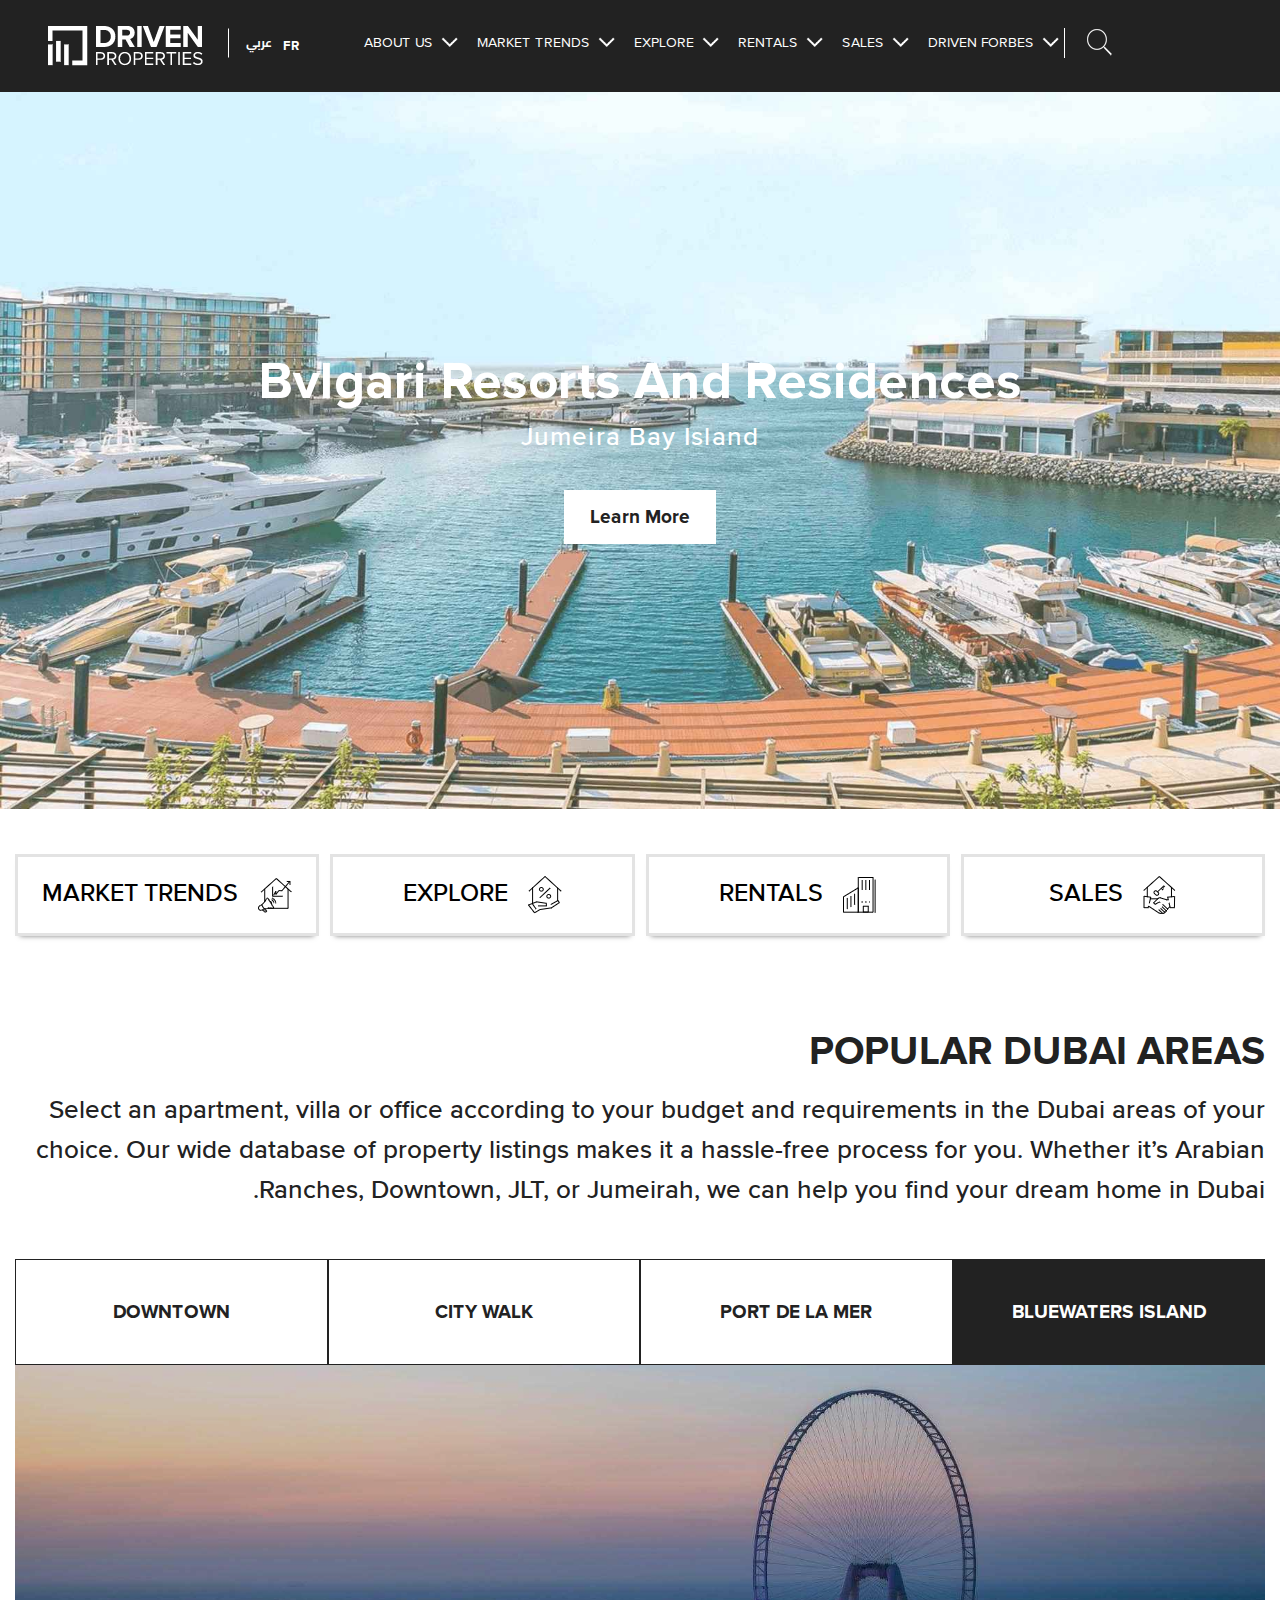
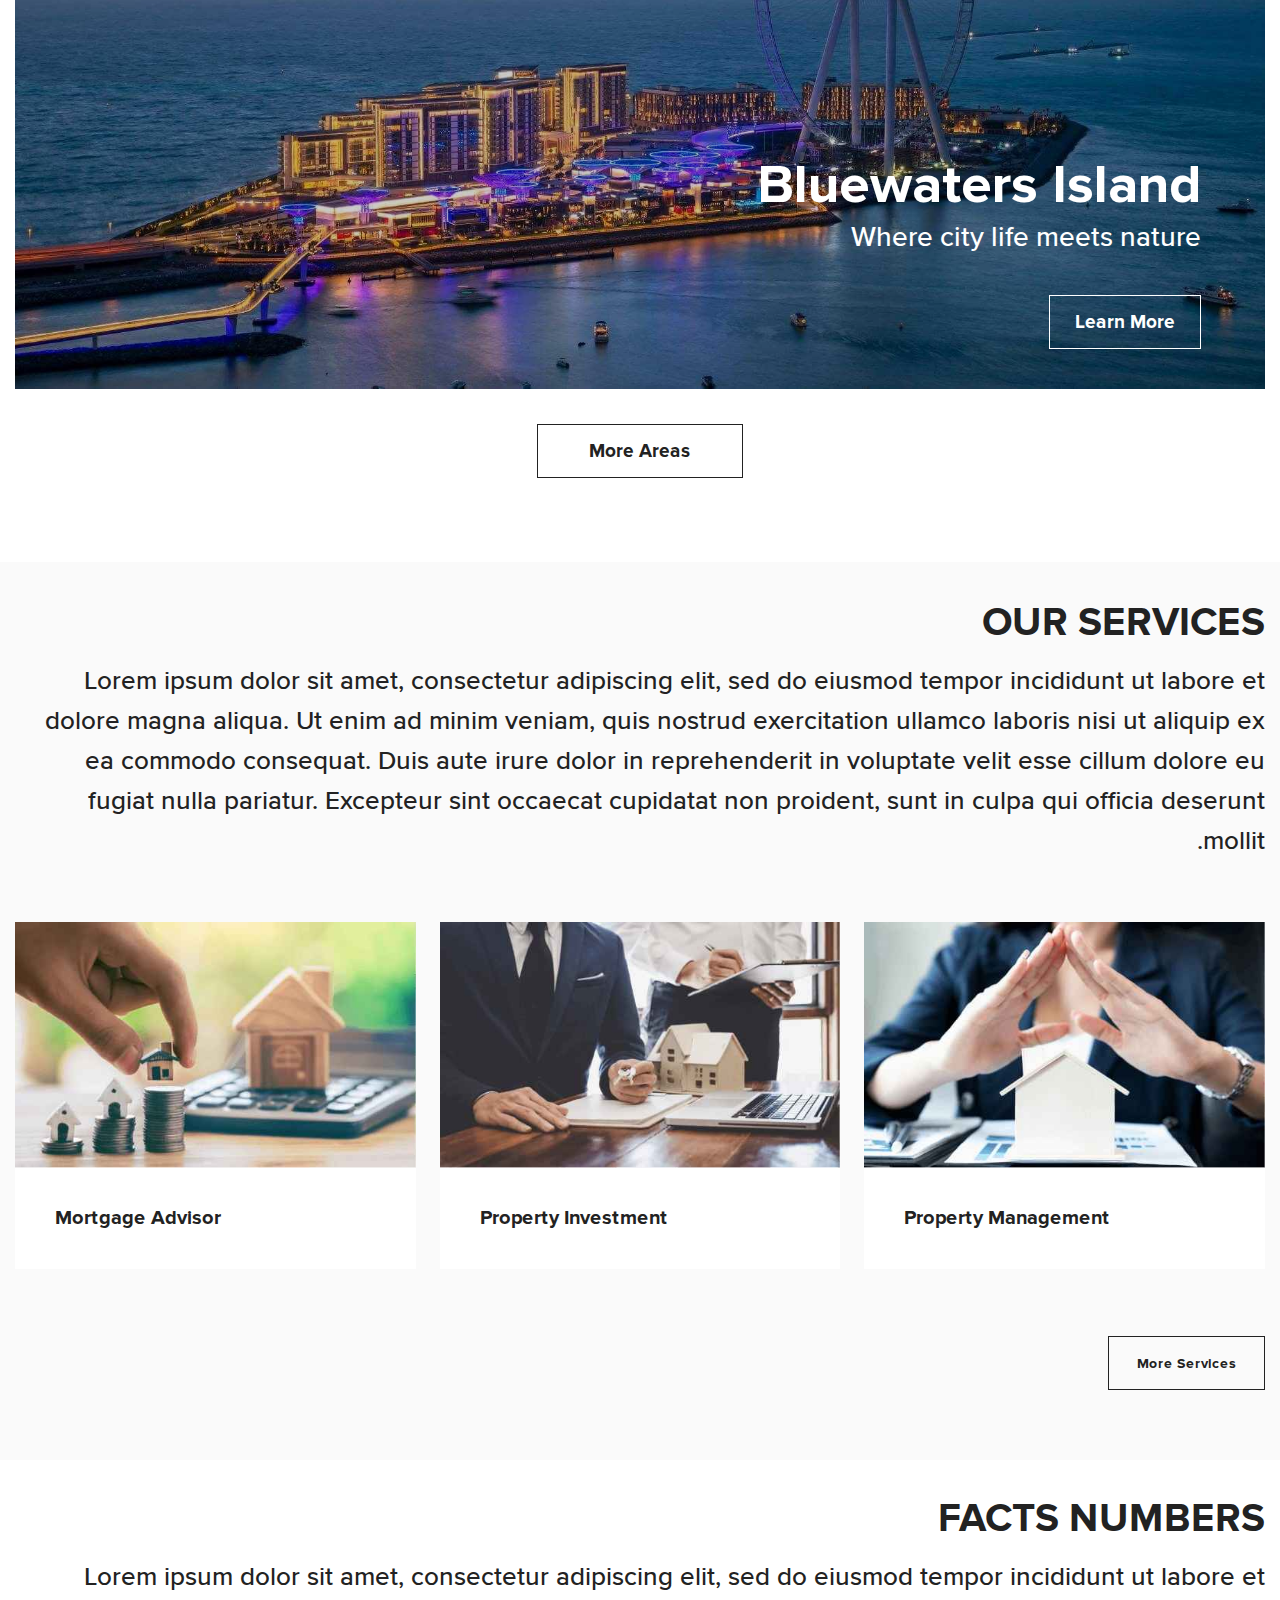
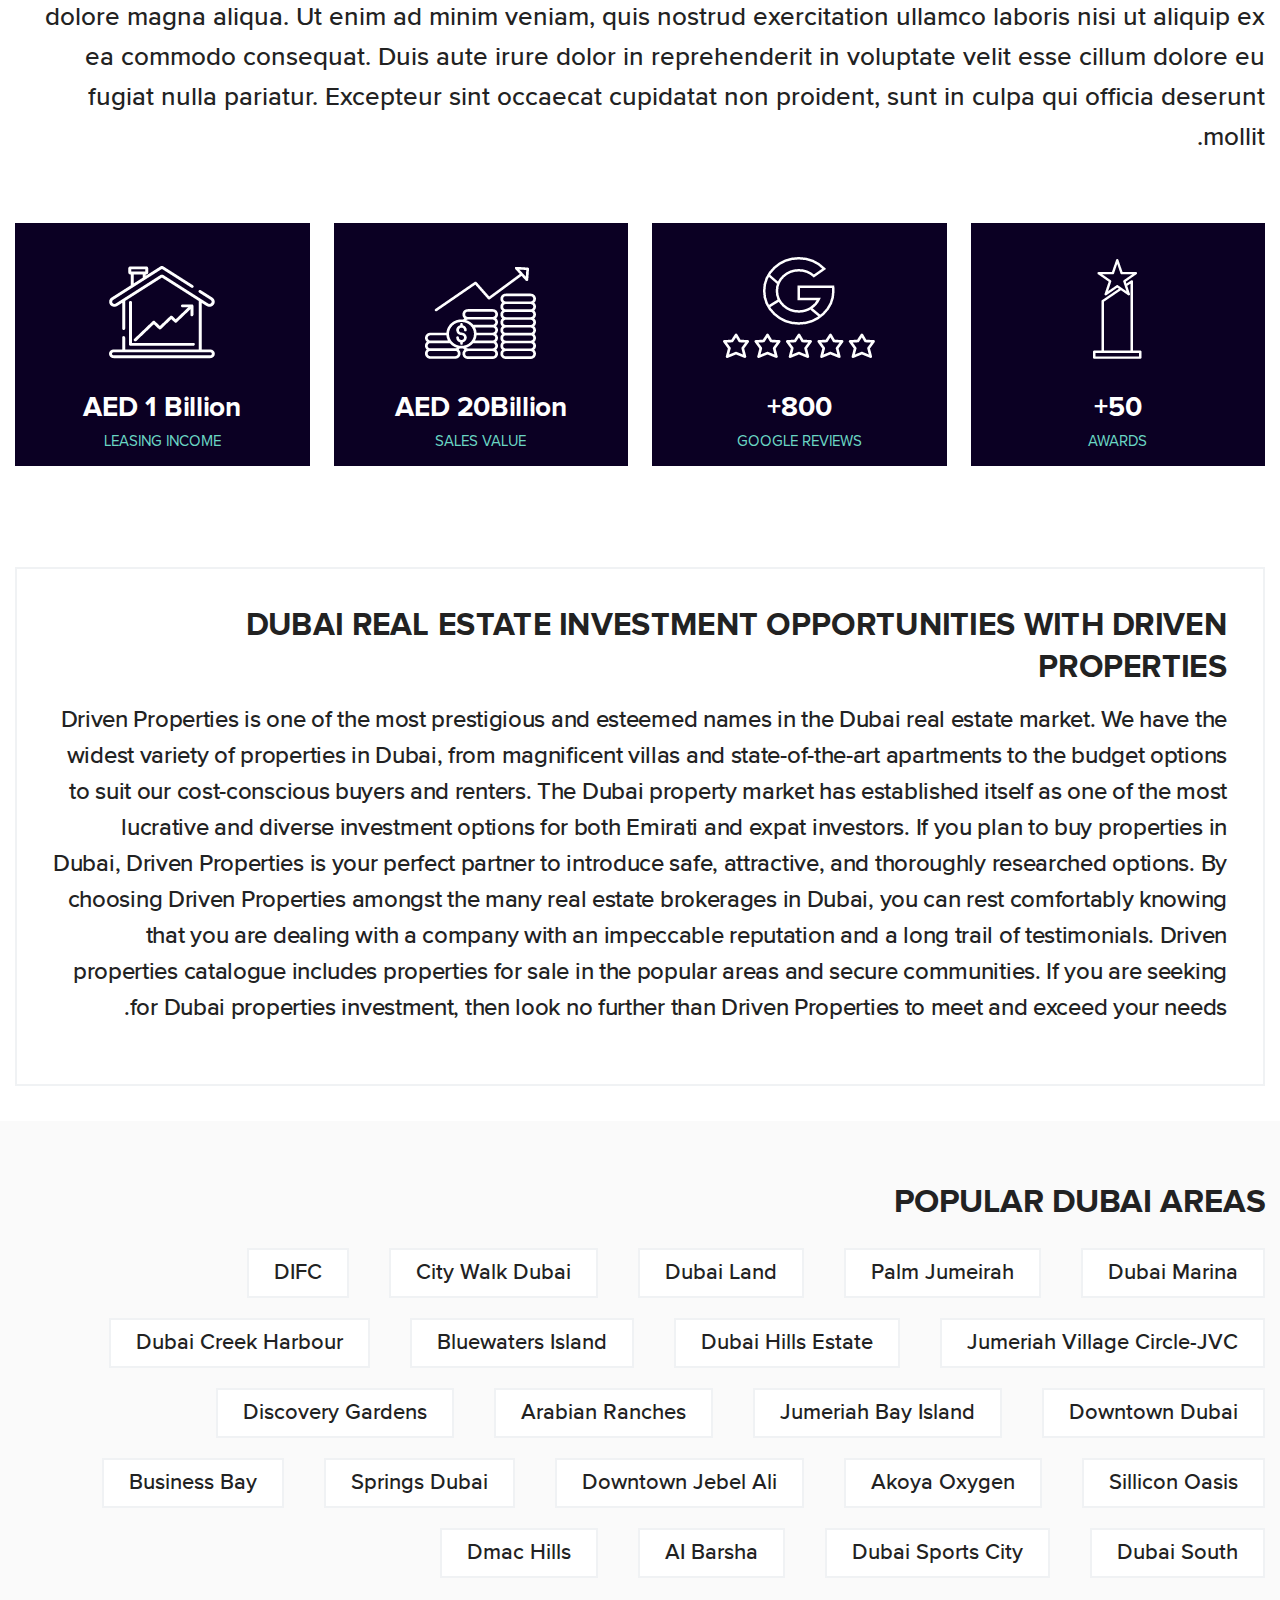
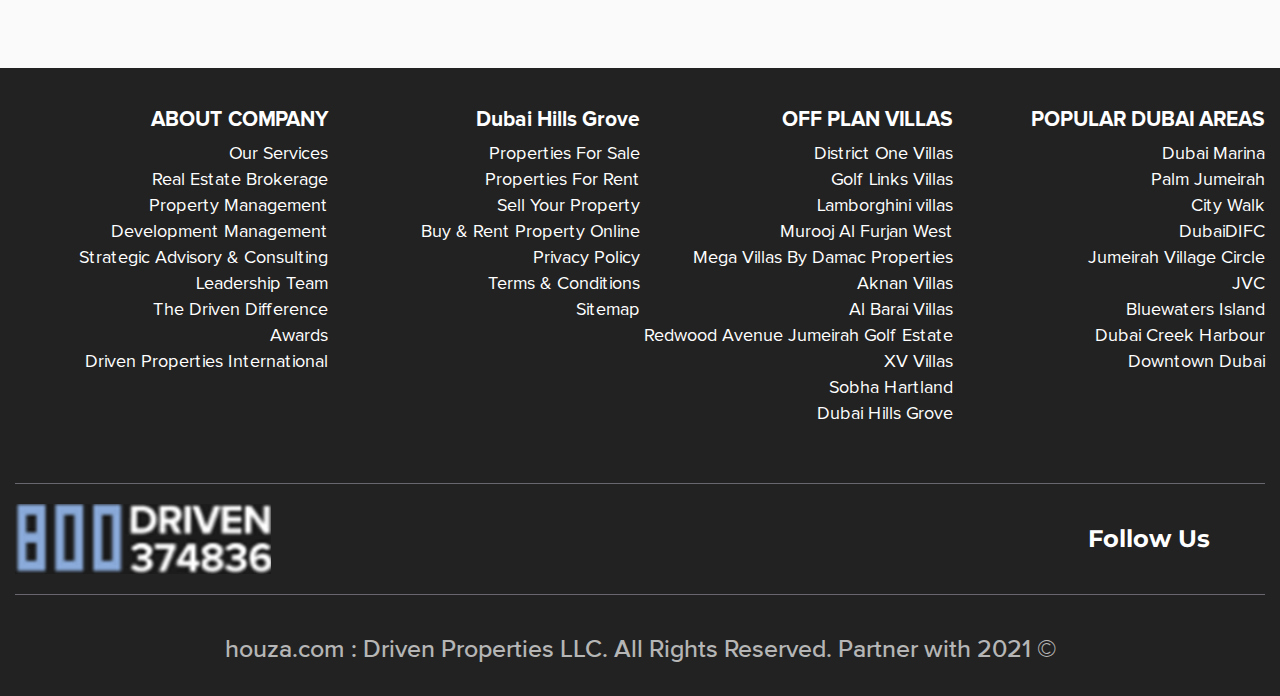
==== commit 7b8c7637: "check update" ====
--- a/index.html
+++ b/index.html
@@ -9,8 +9,7 @@
         <title> INDEX || DRIVEN PROPERTIES</title>
         <!-- SET: Favicon -->
         <link rel="shortcut icon" type="image/x-icon" href="images/favicon.png">
-        <link rel="stylesheet" href="https://cdnjs.cloudflare.com/ajax/libs/font-awesome/4.7.0/css/font-awesome.min.css">
-
+        <!-- <link rel="stylesheet" href="https://cdnjs.cloudflare.com/ajax/libs/font-awesome/4.7.0/css/font-awesome.min.css"> -->
         <link rel="stylesheet" type="text/css" href="css/style.css">  
 
         <!-- SET: Stylesheet -->
@@ -1239,7 +1238,6 @@
 
 
             <!--footer-start-->
-            <!--footer-start-->
             <footer>
                 <div class="container">
                     <div class="row">
@@ -1369,9 +1367,8 @@
             <!--footer-end-->
             <!--footer-end-->
         </div>
-        <script src="js/jquery.min.js"></script>
-        <script src="js/bootstrap.bundle.min.js"></script>  
-        <script src="js/custom.js"></script> 
+        <!-- <script src="js/jquery.min.js"></script> -->
+        <!-- <script src="js/bootstrap.bundle.min.js"></script>   -->
+        <script src="js/custom.js"></script>
     </body>
-</html>
-
+</html>--- a/css/style.css
+++ b/css/style.css
@@ -2,22 +2,107 @@
 
 /***** NAV TAB *****/
 
-.nav{display:flex;flex-wrap:wrap;padding-left:0;margin-bottom:0;list-style:none}
-.nav-link{display:block;padding:.5rem 1rem;color:#0d6efd;text-decoration:none;transition:color .15s ease-in-out,background-color .15s ease-in-out,border-color .15s ease-in-out}
-.nav-link:focus,.nav-link:hover{color:#0a58ca}
-.nav-link.disabled{color:#6c757d;pointer-events:none;cursor:default}
-.nav-tabs{border-bottom:1px solid #dee2e6}
-.nav-tabs .nav-link{margin-bottom:-1px;background:0 0;border:1px solid transparent;border-top-left-radius:.25rem;border-top-right-radius:.25rem}
-.nav-tabs .nav-link:focus,.nav-tabs .nav-link:hover{border-color:#e9ecef #e9ecef #dee2e6;isolation:isolate}
-.nav-tabs .nav-link.disabled{color:#6c757d;background-color:transparent;border-color:transparent}
-.nav-tabs .nav-item.show .nav-link,.nav-tabs .nav-link.active{color:#495057;background-color:#fff;border-color:#dee2e6 #dee2e6 #fff}
-.nav-tabs .dropdown-menu{margin-top:-1px;border-top-left-radius:0;border-top-right-radius:0}
-.nav-pills .nav-link{background:0 0;border:0;border-radius:.25rem}
-.nav-pills .nav-link.active,.nav-pills .show>.nav-link{color:#fff;background-color:#0d6efd}
-.nav-fill .nav-item,.nav-fill>.nav-link{flex:1 1 auto;text-align:center}
-.nav-justified .nav-item,.nav-justified>.nav-link{flex-basis:0;flex-grow:1;text-align:center}
-.nav-fill .nav-item .nav-link,.nav-justified .nav-item .nav-link{width:100%}
-.tab-content>.tab-pane{display:none}.tab-content>.active{display:block}
+.nav {
+    display: flex;
+    flex-wrap: wrap;
+    padding-left: 0;
+    margin-bottom: 0;
+    list-style: none
+}
+
+.nav-link {
+    display: block;
+    padding: .5rem 1rem;
+    color: #0d6efd;
+    text-decoration: none;
+    transition: color .15s ease-in-out, background-color .15s ease-in-out, border-color .15s ease-in-out
+}
+
+.nav-link:focus,
+.nav-link:hover {
+    color: #0a58ca
+}
+
+.nav-link.disabled {
+    color: #6c757d;
+    pointer-events: none;
+    cursor: default
+}
+
+.nav-tabs {
+    border-bottom: 1px solid #dee2e6
+}
+
+.nav-tabs .nav-link {
+    margin-bottom: -1px;
+    background: 0 0;
+    border: 1px solid transparent;
+    border-top-left-radius: .25rem;
+    border-top-right-radius: .25rem
+}
+
+.nav-tabs .nav-link:focus,
+.nav-tabs .nav-link:hover {
+    border-color: #e9ecef #e9ecef #dee2e6;
+    isolation: isolate
+}
+
+.nav-tabs .nav-link.disabled {
+    color: #6c757d;
+    background-color: transparent;
+    border-color: transparent
+}
+
+.nav-tabs .nav-item.show .nav-link,
+.nav-tabs .nav-link.active {
+    color: #495057;
+    background-color: #fff;
+    border-color: #dee2e6 #dee2e6 #fff
+}
+
+.nav-tabs .dropdown-menu {
+    margin-top: -1px;
+    border-top-left-radius: 0;
+    border-top-right-radius: 0
+}
+
+.nav-pills .nav-link {
+    background: 0 0;
+    border: 0;
+    border-radius: .25rem
+}
+
+.nav-pills .nav-link.active,
+.nav-pills .show>.nav-link {
+    color: #fff;
+    background-color: #0d6efd
+}
+
+.nav-fill .nav-item,
+.nav-fill>.nav-link {
+    flex: 1 1 auto;
+    text-align: center
+}
+
+.nav-justified .nav-item,
+.nav-justified>.nav-link {
+    flex-basis: 0;
+    flex-grow: 1;
+    text-align: center
+}
+
+.nav-fill .nav-item .nav-link,
+.nav-justified .nav-item .nav-link {
+    width: 100%
+}
+
+.tab-content>.tab-pane {
+    display: none
+}
+
+.tab-content>.active {
+    display: block
+}
 
 /***** NAV TAB END *****/
 
@@ -39,30 +124,55 @@
 }
 
 @media (min-width: 576px) {
-    .container-sm, .container {
+
+    .container-sm,
+    .container {
         max-width: 540px;
     }
 }
+
 @media (min-width: 768px) {
-    .container-md, .container-sm, .container {
+
+    .container-md,
+    .container-sm,
+    .container {
         max-width: 720px;
     }
 }
+
 @media (min-width: 992px) {
-    .container-lg, .container-md, .container-sm, .container {
+
+    .container-lg,
+    .container-md,
+    .container-sm,
+    .container {
         max-width: 960px;
     }
 }
+
 @media (min-width: 1200px) {
-    .container-xl, .container-lg, .container-md, .container-sm, .container {
+
+    .container-xl,
+    .container-lg,
+    .container-md,
+    .container-sm,
+    .container {
         max-width: 1140px;
     }
 }
+
 @media (min-width: 1400px) {
-    .container-xxl, .container-xl, .container-lg, .container-md, .container-sm, .container {
+
+    .container-xxl,
+    .container-xl,
+    .container-lg,
+    .container-md,
+    .container-sm,
+    .container {
         max-width: 1320px;
     }
 }
+
 .row {
     --bs-gutter-x: 1.5rem;
     --bs-gutter-y: 0;
@@ -72,7 +182,8 @@
     margin-right: calc(-0.5 * var(--bs-gutter-x));
     margin-left: calc(-0.5 * var(--bs-gutter-x));
 }
-.row > * {
+
+.row>* {
     box-sizing: border-box;
     flex-shrink: 0;
     width: 100%;
@@ -86,37 +197,37 @@
     flex: 1 0 0%;
 }
 
-.row-cols-auto > * {
+.row-cols-auto>* {
     flex: 0 0 auto;
     width: auto;
 }
 
-.row-cols-1 > * {
+.row-cols-1>* {
     flex: 0 0 auto;
     width: 100%;
 }
 
-.row-cols-2 > * {
+.row-cols-2>* {
     flex: 0 0 auto;
     width: 50%;
 }
 
-.row-cols-3 > * {
+.row-cols-3>* {
     flex: 0 0 auto;
     width: 33.3333333333%;
 }
 
-.row-cols-4 > * {
+.row-cols-4>* {
     flex: 0 0 auto;
     width: 25%;
 }
 
-.row-cols-5 > * {
+.row-cols-5>* {
     flex: 0 0 auto;
     width: 20%;
 }
 
-.row-cols-6 > * {
+.row-cols-6>* {
     flex: 0 0 auto;
     width: 16.6666666667%;
 }
@@ -295,37 +406,37 @@
         flex: 1 0 0%;
     }
 
-    .row-cols-sm-auto > * {
+    .row-cols-sm-auto>* {
         flex: 0 0 auto;
         width: auto;
     }
 
-    .row-cols-sm-1 > * {
+    .row-cols-sm-1>* {
         flex: 0 0 auto;
         width: 100%;
     }
 
-    .row-cols-sm-2 > * {
+    .row-cols-sm-2>* {
         flex: 0 0 auto;
         width: 50%;
     }
 
-    .row-cols-sm-3 > * {
+    .row-cols-sm-3>* {
         flex: 0 0 auto;
         width: 33.3333333333%;
     }
 
-    .row-cols-sm-4 > * {
+    .row-cols-sm-4>* {
         flex: 0 0 auto;
         width: 25%;
     }
 
-    .row-cols-sm-5 > * {
+    .row-cols-sm-5>* {
         flex: 0 0 auto;
         width: 20%;
     }
 
-    .row-cols-sm-6 > * {
+    .row-cols-sm-6>* {
         flex: 0 0 auto;
         width: 16.6666666667%;
     }
@@ -503,42 +614,43 @@
         --bs-gutter-y: 3rem;
     }
 }
+
 @media (min-width: 768px) {
     .col-md {
         flex: 1 0 0%;
     }
 
-    .row-cols-md-auto > * {
+    .row-cols-md-auto>* {
         flex: 0 0 auto;
         width: auto;
     }
 
-    .row-cols-md-1 > * {
+    .row-cols-md-1>* {
         flex: 0 0 auto;
         width: 100%;
     }
 
-    .row-cols-md-2 > * {
+    .row-cols-md-2>* {
         flex: 0 0 auto;
         width: 50%;
     }
 
-    .row-cols-md-3 > * {
+    .row-cols-md-3>* {
         flex: 0 0 auto;
         width: 33.3333333333%;
     }
 
-    .row-cols-md-4 > * {
+    .row-cols-md-4>* {
         flex: 0 0 auto;
         width: 25%;
     }
 
-    .row-cols-md-5 > * {
+    .row-cols-md-5>* {
         flex: 0 0 auto;
         width: 20%;
     }
 
-    .row-cols-md-6 > * {
+    .row-cols-md-6>* {
         flex: 0 0 auto;
         width: 16.6666666667%;
     }
@@ -716,42 +828,43 @@
         --bs-gutter-y: 3rem;
     }
 }
+
 @media (min-width: 992px) {
     .col-lg {
         flex: 1 0 0%;
     }
 
-    .row-cols-lg-auto > * {
+    .row-cols-lg-auto>* {
         flex: 0 0 auto;
         width: auto;
     }
 
-    .row-cols-lg-1 > * {
+    .row-cols-lg-1>* {
         flex: 0 0 auto;
         width: 100%;
     }
 
-    .row-cols-lg-2 > * {
+    .row-cols-lg-2>* {
         flex: 0 0 auto;
         width: 50%;
     }
 
-    .row-cols-lg-3 > * {
+    .row-cols-lg-3>* {
         flex: 0 0 auto;
         width: 33.3333333333%;
     }
 
-    .row-cols-lg-4 > * {
+    .row-cols-lg-4>* {
         flex: 0 0 auto;
         width: 25%;
     }
 
-    .row-cols-lg-5 > * {
+    .row-cols-lg-5>* {
         flex: 0 0 auto;
         width: 20%;
     }
 
-    .row-cols-lg-6 > * {
+    .row-cols-lg-6>* {
         flex: 0 0 auto;
         width: 16.6666666667%;
     }
@@ -929,42 +1042,43 @@
         --bs-gutter-y: 3rem;
     }
 }
+
 @media (min-width: 1200px) {
     .col-xl {
         flex: 1 0 0%;
     }
 
-    .row-cols-xl-auto > * {
+    .row-cols-xl-auto>* {
         flex: 0 0 auto;
         width: auto;
     }
 
-    .row-cols-xl-1 > * {
+    .row-cols-xl-1>* {
         flex: 0 0 auto;
         width: 100%;
     }
 
-    .row-cols-xl-2 > * {
+    .row-cols-xl-2>* {
         flex: 0 0 auto;
         width: 50%;
     }
 
-    .row-cols-xl-3 > * {
+    .row-cols-xl-3>* {
         flex: 0 0 auto;
         width: 33.3333333333%;
     }
 
-    .row-cols-xl-4 > * {
+    .row-cols-xl-4>* {
         flex: 0 0 auto;
         width: 25%;
     }
 
-    .row-cols-xl-5 > * {
+    .row-cols-xl-5>* {
         flex: 0 0 auto;
         width: 20%;
     }
 
-    .row-cols-xl-6 > * {
+    .row-cols-xl-6>* {
         flex: 0 0 auto;
         width: 16.6666666667%;
     }
@@ -1142,42 +1256,43 @@
         --bs-gutter-y: 3rem;
     }
 }
+
 @media (min-width: 1400px) {
     .col-xxl {
         flex: 1 0 0%;
     }
 
-    .row-cols-xxl-auto > * {
+    .row-cols-xxl-auto>* {
         flex: 0 0 auto;
         width: auto;
     }
 
-    .row-cols-xxl-1 > * {
+    .row-cols-xxl-1>* {
         flex: 0 0 auto;
         width: 100%;
     }
 
-    .row-cols-xxl-2 > * {
+    .row-cols-xxl-2>* {
         flex: 0 0 auto;
         width: 50%;
     }
 
-    .row-cols-xxl-3 > * {
+    .row-cols-xxl-3>* {
         flex: 0 0 auto;
         width: 33.3333333333%;
     }
 
-    .row-cols-xxl-4 > * {
+    .row-cols-xxl-4>* {
         flex: 0 0 auto;
         width: 25%;
     }
 
-    .row-cols-xxl-5 > * {
+    .row-cols-xxl-5>* {
         flex: 0 0 auto;
         width: 20%;
     }
 
-    .row-cols-xxl-6 > * {
+    .row-cols-xxl-6>* {
         flex: 0 0 auto;
         width: 16.6666666667%;
     }
@@ -1355,6 +1470,7 @@
         --bs-gutter-y: 3rem;
     }
 }
+
 .d-inline {
     display: inline !important;
 }
@@ -2560,6 +2676,7 @@
         padding-left: 3rem !important;
     }
 }
+
 @media (min-width: 768px) {
     .d-md-inline {
         display: inline !important;
@@ -3163,6 +3280,7 @@
         padding-left: 3rem !important;
     }
 }
+
 @media (min-width: 992px) {
     .d-lg-inline {
         display: inline !important;
@@ -3766,6 +3884,7 @@
         padding-left: 3rem !important;
     }
 }
+
 @media (min-width: 1200px) {
     .d-xl-inline {
         display: inline !important;
@@ -4369,6 +4488,7 @@
         padding-left: 3rem !important;
     }
 }
+
 @media (min-width: 1400px) {
     .d-xxl-inline {
         display: inline !important;
@@ -4972,6 +5092,7 @@
         padding-left: 3rem !important;
     }
 }
+
 @media print {
     .d-print-inline {
         display: inline !important;
@@ -5013,16 +5134,18 @@
         display: none !important;
     }
 }
+
 /***** BOOTSTRAP GRID END *****/
 
 /****** BOOTSTRAP DROPDOWN START *****/
-.dropdown{
+.dropdown {
     position: relative;
 }
 
 .dropdown-toggle {
     white-space: nowrap;
 }
+
 .dropdown-toggle::after {
     display: inline-block;
     margin-left: 0.255em;
@@ -5033,6 +5156,7 @@
     border-bottom: 0;
     border-left: 0.3em solid transparent;
 }
+
 .dropdown-toggle:empty::after {
     margin-left: 0;
 }
@@ -5053,9 +5177,11 @@
     border: 1px solid rgba(0, 0, 0, 0.15);
     border-radius: 0.25rem;
 }
+
 .dropdown-menu.show {
     display: block;
 }
+
 /****** BOOTSTRAP DROPDOWN END *****/
 /****** BOOTSTRAP CAROUSEL START ******/
 .carousel {
@@ -5071,6 +5197,7 @@
     width: 100%;
     overflow: hidden;
 }
+
 .carousel-inner::after {
     display: block;
     clear: both;
@@ -5087,6 +5214,7 @@
     backface-visibility: hidden;
     transition: transform 0.6s ease-in-out;
 }
+
 @media (prefers-reduced-motion: reduce) {
     .carousel-item {
         transition: none;
@@ -5116,19 +5244,23 @@
     transition-property: opacity;
     transform: none;
 }
+
 .carousel-fade .carousel-item.active,
 .carousel-fade .carousel-item-next.carousel-item-start,
 .carousel-fade .carousel-item-prev.carousel-item-end {
     z-index: 1;
     opacity: 1;
 }
+
 .carousel-fade .active.carousel-item-start,
 .carousel-fade .active.carousel-item-end {
     z-index: 0;
     opacity: 0;
     transition: opacity 0s 0.6s;
 }
+
 @media (prefers-reduced-motion: reduce) {
+
     .carousel-fade .active.carousel-item-start,
     .carousel-fade .active.carousel-item-end {
         transition: none;
@@ -5153,13 +5285,17 @@
     opacity: 0.5;
     transition: opacity 0.15s ease;
 }
+
 @media (prefers-reduced-motion: reduce) {
+
     .carousel-control-prev,
     .carousel-control-next {
         transition: none;
     }
 }
-.carousel-control-prev:hover, .carousel-control-prev:focus,
+
+.carousel-control-prev:hover,
+.carousel-control-prev:focus,
 .carousel-control-next:hover,
 .carousel-control-next:focus {
     color: #fff;
@@ -5216,6 +5352,7 @@
     margin-left: 15%;
     list-style: none;
 }
+
 .carousel-indicators [data-bs-target] {
     box-sizing: content-box;
     flex: 0 1 auto;
@@ -5234,11 +5371,13 @@
     opacity: 0.5;
     transition: opacity 0.6s ease;
 }
+
 @media (prefers-reduced-motion: reduce) {
     .carousel-indicators [data-bs-target] {
         transition: none;
     }
 }
+
 .carousel-indicators .active {
     opacity: 1;
 }
@@ -5258,65 +5397,102 @@
 .carousel-dark .carousel-control-next-icon {
     filter: invert(1) grayscale(100);
 }
+
 .carousel-dark .carousel-indicators [data-bs-target] {
     background-color: #000;
 }
+
 .carousel-dark .carousel-caption {
     color: #000;
 }
 
 /**** BOOTSTRAP CAROUSAL END *****/
 /* reset.css is here */
-*{
+* {
     padding: 0;
     margin: 0;
     box-sizing: border-box;
 }
+
 fieldset,
-img{
-    border:0;
-}
+img {
+    border: 0;
+}
+
 figure {
     margin: 0;
 }
-img{
-    border:0;
+
+img {
+    border: 0;
     max-width: 100%;
     display: block;
     height: auto;
 }
-address,caption,cite,code,dfn,em,strong,th,var {
-    font-style:normal; 
-    font-weight:normal; 
-}
-q:before,q:after {
-    content:'';
-}
-header,nav,section,article,aside,footer,hgroup,figure,main {
+
+address,
+caption,
+cite,
+code,
+dfn,
+em,
+strong,
+th,
+var {
+    font-style: normal;
+    font-weight: normal;
+}
+
+q:before,
+q:after {
+    content: '';
+}
+
+header,
+nav,
+section,
+article,
+aside,
+footer,
+hgroup,
+figure,
+main {
     display: block;
 }
+
 a {
     text-decoration: none !important;
-    display:  block;
+    display: block;
     outline: none;
     transition: all 0.5s ease-in-out;
-    -webkit-transition: all 0.5s ease-in-out; 
+    -webkit-transition: all 0.5s ease-in-out;
     -moz-transition: all 0.5s ease-in-out;
     -ms-transition: all 0.5s ease-in-out;
     -o-transition: all 0.5s ease-in-out;
 }
-.no_bor{
-    border:0 none !important; 
-}
-ol,ul{
+
+.no_bor {
+    border: 0 none !important;
+}
+
+ol,
+ul {
     list-style: none;
-    margin:  0;
+    margin: 0;
     padding: 0;
 }
-h1,h2,h3,h4,h5,h6,p {
+
+h1,
+h2,
+h3,
+h4,
+h5,
+h6,
+p {
     margin: 0;
 }
-.clear{
+
+.clear {
     content: '';
     clear: both;
     font-size: 1px;
@@ -5324,7 +5500,8 @@
     display: block;
     height: 0;
 }
-.clearfix:after{
+
+.clearfix:after {
     content: '';
     clear: both;
     font-size: 1px;
@@ -5332,13 +5509,16 @@
     display: block;
     height: 0;
 }
-.btn:focus{
-    color:#fff;
-}
+
+.btn:focus {
+    color: #fff;
+}
+
 .doit-clr {
     color: #FDD957;
     display: inline-block;
 }
+
 /* reset.css ends here */
 @font-face {
     font-family: 'Proxima Nova Rg';
@@ -5352,6 +5532,7 @@
     font-style: normal;
     font-display: swap;
 }
+
 @font-face {
     font-family: 'ProximaNova';
     src: url('../fonts/ProximaNova-Medium.eot');
@@ -5386,54 +5567,271 @@
     overflow: hidden;
     padding: 90px 0 0;
 }
+
 /*.container{
     max-width: 1627px;
     margin: 0 auto;
 }*/
 /***** HEADER ****/
-nav > ul > li > a:hover{color: #ffffff !important;}
-header{background: #222222; padding: 25px 21px 25px 30px; z-index: 99; position: fixed; left: 0; top: 0; z-index: 100; width: 100%;}
-.header-lft{float: left;width: 42%;display: inline-block;}
-.header-rgt{float: right;width: 58%;display: inline-block;     padding: 2px 0;}
-.header-lft.demo{float: right;width: 22%;display: inline-block;}
-.header-rgt.demo{float: left;width: 76%;display: inline-block;}
-.header-in{ align-items: center; display: flex; justify-content: flex-end;}
-.search{display: inline-block;position: relative;vertical-align: top;}
+nav>ul>li>a:hover {
+    color: #ffffff !important;
+}
+
+header {
+    background: #222222;
+    padding: 25px 21px 25px 30px;
+    z-index: 99;
+    position: fixed;
+    left: 0;
+    top: 0;
+    z-index: 100;
+    width: 100%;
+}
+
+.header-lft {
+    float: left;
+    width: 42%;
+    display: inline-block;
+}
+
+.header-rgt {
+    float: right;
+    width: 58%;
+    display: inline-block;
+    padding: 2px 0;
+}
+
+.header-lft.demo {
+    float: right;
+    width: 22%;
+    display: inline-block;
+}
+
+.header-rgt.demo {
+    float: left;
+    width: 76%;
+    display: inline-block;
+}
+
+.header-in {
+    align-items: center;
+    display: flex;
+    justify-content: flex-end;
+}
+
+.search {
+    display: inline-block;
+    position: relative;
+    vertical-align: top;
+}
+
 /*.search:after{position: absolute;content: "\f002";font-family: 'FontAwesome';right: 15px;font-size: 28px;color: #ffffff;top: 3px;}*/
-.search input{font-size: 14px;text-align: left;line-height: 26px;color: #ffffff;  font-family: 'Proxima Nova Rg'; font-weight: normal; text-transform: uppercase;border: none;outline: none;width: 100%;background: #222222;padding: 0 45px 0 0px;}
-nav{ position: relative;}
+.search input {
+    font-size: 14px;
+    text-align: left;
+    line-height: 26px;
+    color: #ffffff;
+    font-family: 'Proxima Nova Rg';
+    font-weight: normal;
+    text-transform: uppercase;
+    border: none;
+    outline: none;
+    width: 100%;
+    background: #222222;
+    padding: 0 45px 0 0px;
+}
+
+nav {
+    position: relative;
+}
+
 /*nav:before{position: absolute;content: '';background: #ffffff;width: 28px;height: 3px;transform: rotate(90deg);left: -11px;top: 19px;}*/
-nav ul{padding: 0;}
-nav ul li{display: inline-block;padding: 0 26px;}
-nav > ul > li > a{display: block;font-size: 14px;text-align: left;line-height: 26px;color: #ffffff; font-family: 'Proxima Nova Rg'; font-weight: normal; text-transform: uppercase;}
-nav ul li a.menu1{position: relative;}
-.icons.demo:before{display: none;}
-nav ul li a.menu1:after{position: absolute;content: "\f107";font-family: 'FontAwesome';right: -25px;font-size: 25px;}
-.icons{position: relative; display: flex; align-items: center; padding: 0 0 0 10px; margin-left: 25px;}
-.icons:before{position: absolute;content: '';background: #ffffff;width: 1px;height: 29px; transform: translate(0,-50%);left: 0;top: 50%;}
-.icons a{display: inline-block;padding: 0 11px;}
-.icons a i{font-size: 35px;color: #4167B1;}
-.icons a.mid i{color: #25D366;}
-.icons span{display: inline-block;font-size: 13px;text-align: left;line-height: 1;color: #ffffff; font-family: 'Proxima Nova Rg'; font-weight: bold; text-transform: uppercase;padding: 6px 0 0 11px; vertical-align: top;}
-.icons small{display: inline-block;font-size: 12px;text-align: center;line-height: 1;color: #ffffff; font-family: 'Cairo', sans-serif; font-weight: 700; text-transform: uppercase;padding: 0 0 0 8px; vertical-align: top;}
-nav ul li{position: relative;}
-.subMenu{box-sizing: border-box;position: absolute;top: 100%;left: 0;width: 250px;display: none;z-index: 999;}
-.subMenu ul > li {width: 100%;background: #ffffff;padding: 0;}
-.subMenu ul li a.menu{position: relative;}
-.subMenu ul li a.menu:after{position: absolute;content: "\f105";font-family: 'FontAwesome';right: 5px;font-size: 25px;color: #000000;}
-nav .subMenu ul li a {width: 100%;border-bottom: 1px solid rgba(0,0,0,.05);border-top: 1px solid rgba(255,255,255,.1);}
-nav .subMenu ul li a:hover, nav .subMenu ul li.active>a {background: #2f2f2d;color: #ffffff;}
-.sub{position: absolute;top: 0;left: 100%;width: 100%;display: none;}
-.subMenu > ul > li > a{display: block;font-size: 14px;text-align: left;line-height: 26px;color: #000000; font-family: 'Proxima Nova Rg'; font-weight: normal; /* text-transform: uppercase; */padding: 5px 15px;}
-.sub > ul > li > a{display: block;font-size: 14px;text-align: left;line-height: 26px;color: #000000; font-family: 'Proxima Nova Rg'; font-weight: normal;/* text-transform: uppercase; */padding: 5px 15px;}
+nav ul {
+    padding: 0;
+}
+
+nav ul li {
+    display: inline-block;
+    padding: 0 26px;
+}
+
+nav>ul>li>a {
+    display: block;
+    font-size: 14px;
+    text-align: left;
+    line-height: 26px;
+    color: #ffffff;
+    font-family: 'Proxima Nova Rg';
+    font-weight: normal;
+    text-transform: uppercase;
+}
+
+nav ul li a.menu1 {
+    position: relative;
+}
+
+.icons.demo:before {
+    display: none;
+}
+
+nav ul li a.menu1:after {
+    position: absolute;
+    content: "";
+    width: 17px;
+    height: 13px;
+    background: url(../images/down-nv.png);
+    right: -25px;
+    top: 5px;
+    filter: invert(10);
+    background-size: cover;
+    background-repeat: no-repeat;
+}
+
+.icons {
+    position: relative;
+    display: flex;
+    align-items: center;
+    padding: 0 0 0 10px;
+    margin-left: 25px;
+}
+
+.icons:before {
+    position: absolute;
+    content: '';
+    background: #ffffff;
+    width: 1px;
+    height: 29px;
+    transform: translate(0, -50%);
+    left: 0;
+    top: 50%;
+}
+
+.icons a {
+    display: inline-block;
+    padding: 0 11px;
+}
+
+.icons a i {
+    font-size: 35px;
+    color: #4167B1;
+}
+
+.icons a.mid i {
+    color: #25D366;
+}
+
+.icons span {
+    display: inline-block;
+    font-size: 13px;
+    text-align: left;
+    line-height: 1;
+    color: #ffffff;
+    font-family: 'Proxima Nova Rg';
+    font-weight: bold;
+    text-transform: uppercase;
+    padding: 6px 0 0 11px;
+    vertical-align: top;
+}
+
+.icons small {
+    display: inline-block;
+    font-size: 12px;
+    text-align: center;
+    line-height: 1;
+    color: #ffffff;
+    font-family: 'Cairo', sans-serif;
+    font-weight: 700;
+    text-transform: uppercase;
+    padding: 0 0 0 8px;
+    vertical-align: top;
+}
+
+nav ul li {
+    position: relative;
+}
+
+.subMenu {
+    box-sizing: border-box;
+    position: absolute;
+    top: 100%;
+    left: 0;
+    width: 250px;
+    display: none;
+    z-index: 999;
+}
+
+.subMenu ul>li {
+    width: 100%;
+    background: #ffffff;
+    padding: 0;
+}
+
+.subMenu ul li a.menu {
+    position: relative;
+}
+
+.subMenu ul li a.menu:after {
+    position: absolute;
+    content: "\f105";
+    font-family: 'FontAwesome';
+    right: 5px;
+    font-size: 25px;
+    color: #000000;
+}
+
+nav .subMenu ul li a {
+    width: 100%;
+    border-bottom: 1px solid rgba(0, 0, 0, .05);
+    border-top: 1px solid rgba(255, 255, 255, .1);
+}
+
+nav .subMenu ul li a:hover,
+nav .subMenu ul li.active>a {
+    background: #2f2f2d;
+    color: #ffffff;
+}
+
+.sub {
+    position: absolute;
+    top: 0;
+    left: 100%;
+    width: 100%;
+    display: none;
+}
+
+.subMenu>ul>li>a {
+    display: block;
+    font-size: 14px;
+    text-align: left;
+    line-height: 26px;
+    color: #000000;
+    font-family: 'Proxima Nova Rg';
+    font-weight: normal;
+    /* text-transform: uppercase; */
+    padding: 5px 15px;
+}
+
+.sub>ul>li>a {
+    display: block;
+    font-size: 14px;
+    text-align: left;
+    line-height: 26px;
+    color: #000000;
+    font-family: 'Proxima Nova Rg';
+    font-weight: normal;
+    /* text-transform: uppercase; */
+    padding: 5px 15px;
+}
+
 /*.subMenu > ul > li > a:after{position: absolute;content: "\f107";font-family: 'FontAwesome';right: -20px;font-size: 25px;}*/
 
 
 /***** BANNER SEC *****/
-.banner-sec{
+.banner-sec {
     position: relative;
 }
-.banner-sec .text-box{
+
+.banner-sec .text-box {
     position: absolute;
     top: 0;
     left: 0;
@@ -5445,17 +5843,19 @@
     justify-content: center;
     align-items: center;
 }
-.banner-sec .text-box h1{
+
+.banner-sec .text-box h1 {
     font-size: 52px;
-    line-height: 54px; 
+    line-height: 54px;
     font-family: 'Proxima Nova Rg';
     font-weight: bold;
     color: #ffffff;
     text-align: center;
     letter-spacing: 0.4px;
     padding: 0 0 15px;
-} 
-.banner-sec .text-box p{
+}
+
+.banner-sec .text-box p {
     font-size: 26px;
     line-height: 28px;
     font-weight: 500;
@@ -5464,59 +5864,69 @@
     text-align: center;
     letter-spacing: 1.1px;
     padding: 0 0 38px;
-} 
-.btn-default{
-    font-size: 19px; 
+}
+
+.btn-default {
+    font-size: 19px;
     font-family: 'Proxima Nova Rg';
     font-weight: bold;
-    color: #fff; 
+    color: #fff;
     display: inline-flex;
     align-items: center;
     justify-content: center;
     margin: 0 auto;
-    height: 54px; 
+    height: 54px;
     text-align: center;
     padding: 0 25px;
     border: 1px solid #fff;
-} 
-.btn-default:hover{
+}
+
+.btn-default:hover {
     background-color: #222222;
     color: #fff;
     border-color: #222222;
 }
-.btn-default.white-bg{
+
+.btn-default.white-bg {
     background-color: #fff;
     color: #222;
 }
-.btn-default.white-bg:hover{
+
+.btn-default.white-bg:hover {
     background-color: #222;
     color: #fff;
 }
-.btn-secondary{
+
+.btn-secondary {
     border-color: #222;
     color: #222;
 }
+
 /***** POPULAR AREA SEC ****/
 .populat-area-sec {
     padding: 45px 0 84px 0;
 }
-.populat-area-list{
+
+.populat-area-list {
     margin: 0 0 96px 0;
 }
-.populat-area-list ul{
+
+.populat-area-list ul {
     display: flex;
     align-items: center;
     justify-content: center;
     margin: 0 -5.5px;
 }
-.populat-area-list ul li{
+
+.populat-area-list ul li {
     width: 25%;
     padding: 0 5.5px;
 }
-.populat-area-list ul li a{
+
+.populat-area-list ul li a {
     font-weight: 500;
     font-family: 'ProximaNova';
-    font-size: 25px;  
+    font-size: 25px;
     width: 100%;
     height: 82px;
     display: flex;
@@ -5526,11 +5936,13 @@
     border: 3px solid #e3e3e3;
     box-shadow: 0px 5px 5px -5px rgb(0 0 0 / 50%);
 }
+
 .populat-area-list ul li a img {
     margin-left: 20px;
 }
+
 /*** TITLE ***/
-.title h2{
+.title h2 {
     font-size: 40px;
     line-height: 1;
     font-family: 'Proxima Nova Rg';
@@ -5538,59 +5950,68 @@
     color: #222222;
     padding: 0 0 19px 0;
 }
-.title p{
+
+.title p {
     font-size: 26px;
     line-height: 40px;
     font-weight: 500;
     font-family: 'ProximaNova';
-    color: #222222; 
-}
+    color: #222222;
+}
+
 /**** POPULAR TABS ****/
-.populat-tab{
+.populat-tab {
     padding: 48px 0 0 0;
 }
-.nav-pills .nav-item{
+
+.nav-pills .nav-item {
     width: 25%;
 }
+
 .nav-pills .nav-item .nav-link.active,
-.nav-pills .nav-item .nav-link:hover{
+.nav-pills .nav-item .nav-link:hover {
     background-color: #222222;
     color: #fff;
 }
-.nav-pills .nav-item .nav-link{
+
+.nav-pills .nav-item .nav-link {
     display: flex;
     align-items: center;
     justify-content: center;
-    font-size: 19px; 
+    font-size: 19px;
     font-family: 'Proxima Nova Rg';
     font-weight: bold;
-    color: #222222; 
-    height: 106px; 
+    color: #222222;
+    height: 106px;
     margin: 0 0 0 -1px;
     text-align: center;
     padding: 0;
     border: 1px solid #222222;
-    border-radius: 0; 
-}
+    border-radius: 0;
+}
+
 .bluewater {
     position: relative;
 }
-.bluewater:after{
+
+.bluewater:after {
     position: absolute;
     content: "";
     left: 0;
     top: 0;
     width: 100%;
     height: 100%;
-    background-color: rgba(0,0,0,0.2);
-}
+    background-color: rgba(0, 0, 0, 0.2);
+}
+
 .bluewater .image-holder img {
     width: 100%;
     height: 624px;
     object-fit: cover;
     object-position: center;
 }
-.bluewater .text-box{
+
+.bluewater .text-box {
     position: absolute;
     bottom: 0;
     left: 0;
@@ -5598,7 +6019,8 @@
     width: 100%;
     z-index: 10;
 }
-.bluewater .text-box h3{
+
+.bluewater .text-box h3 {
     font-size: 55px;
     line-height: 57px;
     font-family: 'Proxima Nova Rg';
@@ -5606,7 +6028,8 @@
     color: #ffffff;
     padding: 0 0 10px;
 }
-.bluewater .text-box p{
+
+.bluewater .text-box p {
     font-size: 28px;
     line-height: 30px;
     font-weight: 500;
@@ -5614,30 +6037,37 @@
     color: #ffffff;
     padding: 0 0 42px;
 }
-.more-area{
+
+.more-area {
     text-align: center;
     padding: 35px 0 0 0;
 }
-.more-area .btn-secondary{
-    padding:  0 51px;
-}
+
+.more-area .btn-secondary {
+    padding: 0 51px;
+}
+
 /****** OUR SERVICES *******/
-.services-sec{
+.services-sec {
     background: #FAFAFA;
     padding: 41px 0 70px 0;
 }
+
 .services-inner {
     margin: 60px 0 0 0;
     text-align: right;
 }
-.services-box{
+
+.services-box {
     background-color: #fff;
     text-align: left;
 }
-.services-box img{
+
+.services-box img {
     width: 100%;
 }
-.services-box h4{
+
+.services-box h4 {
     font-size: 20px;
     line-height: 22px;
     color: #222222;
@@ -5645,34 +6075,40 @@
     font-weight: bold;
     padding: 39px 0 40px 40px;
 }
-.services-inner .btn-default{
+
+.services-inner .btn-default {
     font-size: 14px;
     padding: 0 28px;
     margin: 67px 0 0 0;
 }
 
 /***** FACT NUMBER SEC *****/
-.fact-number-sec{
+.fact-number-sec {
     padding: 39px 0 35px;
 }
+
 .fact-box {
     background-color: #0B0023;
     text-align: center;
     padding: 34px 0 17px;
 }
-.fact-number-inner{
+
+.fact-number-inner {
     padding: 65px 0 0 0;
 }
-.fact-box .image-holder { 
+
+.fact-box .image-holder {
     min-height: 102px;
     display: flex;
     align-items: flex-end;
 }
-.fact-box .image-holder img{
+
+.fact-box .image-holder img {
     margin: 0 auto;
 }
-.fact-box .text-box h4{
-    font-size: 28px; 
+
+.fact-box .text-box h4 {
+    font-size: 28px;
     color: #FFFFFF;
     font-family: 'Proxima Nova Rg';
     font-weight: bold;
@@ -5680,20 +6116,23 @@
     text-align: center;
     padding: 31px 0 0px;
 }
-.fact-box .text-box p{
-    font-size: 15px; 
+
+.fact-box .text-box p {
+    font-size: 15px;
     color: #6AD6C3;
     font-family: 'Proxima Nova Rg';
     font-weight: normal;
     text-align: center;
     padding: 10px 0 0 0;
 }
-.fact-estate{
+
+.fact-estate {
     border: 2px solid #f0f2f4;
     padding: 36px 36px 58px 36px;
     margin: 101px 0 0 0;
 }
-.fact-estate h4{
+
+.fact-estate h4 {
     font-size: 32px;
     line-height: 42px;
     color: #222222;
@@ -5702,12 +6141,13 @@
     padding: 0 0 13px;
     letter-spacing: 0.3px;
 }
-.fact-estate p{
+
+.fact-estate p {
     font-size: 24px;
     line-height: 36px;
     color: #222222;
     font-weight: 500;
-    font-family: 'ProximaNova'; 
+    font-family: 'ProximaNova';
     letter-spacing: -0.3px;
 }
 
@@ -5716,24 +6156,28 @@
     background: #fafafa;
     padding: 65px 0px 80px;
 }
-.famous-area .title h2{
+
+.famous-area .title h2 {
     font-size: 33px;
 }
-.famous-area-inner ul{
+
+.famous-area-inner ul {
     display: flex;
     flex-wrap: wrap;
     margin: 0 -20px;
 }
-.famous-area-inner ul li{
+
+.famous-area-inner ul li {
     padding: 10px 20px;
 }
-.famous-area-inner ul li a{
-    font-size: 22px; 
+
+.famous-area-inner ul li a {
+    font-size: 22px;
     color: #222222;
     font-weight: 500;
-    font-family: 'ProximaNova'; 
+    font-family: 'ProximaNova';
     height: 50px;
-    padding: 0 25px; 
+    padding: 0 25px;
     text-align: center;
     background: #ffffff;
     border: 2px solid #f0f2f4;
@@ -5741,23 +6185,27 @@
     align-items: center;
     justify-content: center;
 }
-.famous-area-inner ul li a:hover{
+
+.famous-area-inner ul li a:hover {
     background-color: #222;
     color: #fff;
-    border-color: #222; 
+    border-color: #222;
 }
 
 
 /****** LISTING PAGE *******/
-.carousel-control-prev, .carousel-control-next{
+.carousel-control-prev,
+.carousel-control-next {
     opacity: 1;
     cursor: pointer;
 }
-.apartment-sale-sec{
+
+.apartment-sale-sec {
     display: flex;
     position: relative;
 }
-.apartment-sale-left{
+
+.apartment-sale-left {
     max-width: 950px;
     width: 100%;
     overflow: auto;
@@ -5765,23 +6213,28 @@
     padding: 50px 33px;
     margin-right: auto;
 }
-.apartment-sale-left.active{
+
+.apartment-sale-left.active {
     display: none;
 }
-.apartment-sale-left h2{
+
+.apartment-sale-left h2 {
     color: #222222;
     font-size: 40px;
     text-transform: uppercase;
     font-family: 'Proxima Nova Rg';
     font-weight: bold;
 }
-.apartment-sale-left form{
+
+.apartment-sale-left form {
     margin: 18px 0 0 0;
 }
-.media-left{
+
+.media-left {
     display: flex;
 }
-.media-left .dropdown .btn-secondary{
+
+.media-left .dropdown .btn-secondary {
     border: 1px solid #000000;
     background-color: #000000;
     width: 114px;
@@ -5794,15 +6247,18 @@
     font-family: 'Proxima Nova Rg';
     font-weight: normal;
 }
+
 .media-left .dropdown .btn-secondary i {
     font-size: 24px;
     margin-right: 8px;
 }
-.dropdown-menu{
+
+.dropdown-menu {
     border-radius: 0;
     border: 1px solid #000;
     padding: 0;
 }
+
 .dropdown-menu li .dropdown-item {
     color: #000;
     font-size: 16px;
@@ -5810,12 +6266,14 @@
     font-weight: normal;
     padding: 10px 10px;
 }
-.media-right{
+
+.media-right {
     flex: 1;
     width: 100%;
     margin-right: 11px;
     position: relative;
 }
+
 .media-right span {
     position: absolute;
     top: 50%;
@@ -5823,30 +6281,35 @@
     left: 15px;
     display: none;
 }
-.media-right span i{
+
+.media-right span i {
     color: #6A6A6A;
     font-size: 30px;
 }
-.media-right .form-control{
+
+.media-right .form-control {
     box-shadow: 0px 3px 6px #00000029;
     background-color: #fff;
     border: none;
     height: 60px;
     color: #000000;
     font-size: 16px;
-    border-radius: 0; 
+    border-radius: 0;
     font-family: 'Proxima Nova Rg';
     font-weight: normal;
     width: 100%;
     padding-right: 12px;
 }
-.media-right .form-control::placeholder{
+
+.media-right .form-control::placeholder {
     color: #000000;
 }
-.media-right .form-control:focus{ 
+
+.media-right .form-control:focus {
     outline: none;
 }
-.media-right a{
+
+.media-right a {
     background-color: #A8A8A8;
     height: 61px;
     max-width: 133px;
@@ -5862,32 +6325,40 @@
     left: 0;
     justify-content: center;
 }
-.media-right a:hover{
+
+.media-right a:hover {
     background-color: #000;
 }
-.apartment-form-bottom{
+
+.apartment-form-bottom {
     margin-top: 15px;
 }
-.apartment-form-bottom .row{
+
+.apartment-form-bottom .row {
     margin: 0 -4px;
 }
-.apartment-form-bottom [class*="col-"]{
+
+.apartment-form-bottom [class*="col-"] {
     padding: 0 4px;
 }
-.apartment-form-bottom .form-group{
+
+.apartment-form-bottom .form-group {
     position: relative;
 }
-.apartment-form-bottom .form-group span{
+
+.apartment-form-bottom .form-group span {
     position: absolute;
     top: 50%;
-    transform: translate(0,-50%);
+    transform: translate(0, -50%);
 
     left: 16px;
 }
-.apartment-form-bottom .form-group span img{
+
+.apartment-form-bottom .form-group span img {
     height: 20px;
 }
-.apartment-form-bottom .form-control{
+
+.apartment-form-bottom .form-control {
     border: 1px solid #000000;
     height: 56px;
     color: #000000;
@@ -5895,49 +6366,61 @@
     font-size: 16px;
     padding-left: 10px;
     box-shadow: none;
-    border-radius: 0; 
-    width: 100%; 
-    -webkit-appearance: none; 
+    border-radius: 0;
+    width: 100%;
+    -webkit-appearance: none;
     -moz-appearance: none;
     appearance: none;
     padding-right: 10px;
 }
+
 :focus-visible {
-    outline:  none;
-}
-.apartment-sale-detail{
+    outline: none;
+}
+
+.apartment-sale-detail {
     margin: 42px 0 0 0;
 }
-.apartment-sale-box{
+
+.apartment-sale-box {
     display: flex;
     margin-bottom: 34px;
 }
-.apartment-sale-box:last-child{
+
+.apartment-sale-box:last-child {
     margin: 0;
 }
-.apartment-sale-box .apartment-sale-slide{
+
+.apartment-sale-box .apartment-sale-slide {
     max-width: 362px;
     width: 100%;
 }
+
 .apartment-sale-box .apartment-sale-slide .apartmentSwiper {
     height: 100%;
 }
-.apartment-sale-box .apartment-sale-slide .swiper-slide{
+
+.apartment-sale-box .apartment-sale-slide .swiper-slide {
     height: auto;
 }
-.apartment-sale-box .apartment-sale-slide .image-holder{
+
+.apartment-sale-box .apartment-sale-slide .image-holder {
     height: 100%;
 }
-.apartment-sale-box .apartment-sale-slide .image-holder img{
+
+.apartment-sale-box .apartment-sale-slide .image-holder img {
     width: 100%;
     height: 100%;
     object-fit: cover;
 }
-.swiper-button-next:after, .swiper-button-prev:after{
+
+.swiper-button-next:after,
+.swiper-button-prev:after {
     color: #fff;
     box-shadow: 0px 3px 6px #00000029;
     font-size: 25px;
 }
+
 .apartment-sale-box .text-box {
     flex: 1;
     background-color: #FAFAFA;
@@ -5948,16 +6431,19 @@
     padding-bottom: 28px;
     position: relative;
 }
+
 .apartment-sale-box .text-box a.heart-icon {
     position: absolute;
     top: 13px;
     left: 11px;
 }
-.apartment-sale-box .text-box a.heart-icon i{
+
+.apartment-sale-box .text-box a.heart-icon i {
     color: #000000;
     font-size: 21px;
 }
-.apartment-sale-box .text-box h4{
+
+.apartment-sale-box .text-box h4 {
     color: #222222;
     font-size: 18px;
     font-weight: bold;
@@ -5965,6 +6451,7 @@
     border-bottom: 1px solid #DEDEDE;
     padding: 0 0 17px 0;
 }
+
 .apartment-sale-box .text-box span {
     display: flex;
     align-items: center;
@@ -5974,18 +6461,22 @@
     font-weight: normal;
     margin: 23px 0 0;
 }
+
 .apartment-sale-box .text-box span i {
     color: #6A6A6A;
     margin-left: 7px;
     font-size: 18px;
 }
-.apartment-list{
+
+.apartment-list {
     padding: 12px 0 20px;
 }
-.apartment-list ul{
+
+.apartment-list ul {
     display: flex;
 }
-.apartment-list ul li{
+
+.apartment-list ul li {
     color: #222222;
     font-family: 'Proxima Nova Rg';
     font-weight: normal;
@@ -5995,14 +6486,17 @@
     justify-content: center;
     margin-right: 41px;
 }
-.apartment-list ul li:last-child{
+
+.apartment-list ul li:last-child {
     margin: 0;
 }
+
 .apartment-list ul li i {
     color: #6A6A6A;
     font-size: 16px;
     margin: 0 3px 0 0px;
 }
+
 .apartment-sale-box .text-box h3 {
     color: #222222;
     font-size: 20px;
@@ -6010,14 +6504,17 @@
     font-family: 'Proxima Nova Rg';
     margin: 0 0 26px 0;
 }
-.call-btn ul{
+
+.call-btn ul {
     display: flex;
     margin: 0 -7px;
 }
-.call-btn li{
+
+.call-btn li {
     padding: 0 7px;
 }
-.call-btn li a{
+
+.call-btn li a {
     background-color: #263977;
     height: 40px;
     width: 169px;
@@ -6029,67 +6526,82 @@
     font-family: 'Proxima Nova Rg';
     font-size: 18px;
 }
-.call-btn li a:hover{
+
+.call-btn li a:hover {
     background-color: #19223e;
 }
-.call-btn li a i{
+
+.call-btn li a i {
     color: #fff;
     font-size: 23px;
     margin-left: 15px;
 }
-.call-btn li a.whatsapp-btn{
+
+.call-btn li a.whatsapp-btn {
     background-color: #22D672;
 }
-.call-btn li a.whatsapp-btn:hover{
+
+.call-btn li a.whatsapp-btn:hover {
     background-color: #1c9f56;
 }
-.pagination{
+
+.pagination {
     display: flex;
     align-items: center;
     justify-content: flex-end;
     margin: 36px 0 0 0;
 }
-.pagination ul{
+
+.pagination ul {
     display: flex;
-    align-items: center;   
-}
-.pagination ul li{
+    align-items: center;
+}
+
+.pagination ul li {
     margin-right: 30px;
 }
+
 /*.pagination ul li:last-child{
     margin: 0;
 }*/
-.pagination ul li a{
+.pagination ul li a {
     color: #222222;
     font-size: 19px;
     font-family: 'Proxima Nova Rg';
     font-weight: normal;
 }
+
 .pagination ul li a i {
     font-size: 23px;
 }
-.apartment-sale-right{
+
+.apartment-sale-right {
     flex: 1;
     width: calc(100% - 950px);
     position: fixed;
     height: calc(100vh - 90px);
     right: 0;
 }
+
 .apartment-sale-right.active {
     width: 100%;
     position: static;
 }
-.apartment-sale-right.active .map-expend{
+
+.apartment-sale-right.active .map-expend {
     display: none;
 }
-.apartment-sale-right.active .map-return{
+
+.apartment-sale-right.active .map-return {
     display: flex;
 }
-iframe{
+
+iframe {
     width: 100%;
     height: 100%;
 }
-.map-expend{
+
+.map-expend {
     box-shadow: 0px 3px 6px #0000004E;
     background-color: #fff;
     width: 37px;
@@ -6102,15 +6614,17 @@
     left: 23px;
     top: 72px;
 }
-.map-expend i{
+
+.map-expend i {
     font-size: 26px;
     color: #000000;
 }
-.map-return{
-    box-shadow: 0px 3px 6px #0000004E; 
+
+.map-return {
+    box-shadow: 0px 3px 6px #0000004E;
     background-color: #fff;
     width: 37px;
-    height: 37px; 
+    height: 37px;
     align-items: center;
     justify-content: center;
     padding: 6px;
@@ -6119,10 +6633,12 @@
     top: 72px;
     display: none;
 }
-.map-return i{
+
+.map-return i {
     font-size: 26px;
     color: #000000;
 }
+
 .apartment-right-box {
     display: flex;
     box-shadow: 3px 5px 18px rgb(0 0 0 / 54%);
@@ -6134,30 +6650,36 @@
     max-width: 875px;
     width: 100%;
 }
-.apartment-right-box .image-holder{
-    max-width: 356px; 
+
+.apartment-right-box .image-holder {
+    max-width: 356px;
     width: 100%;
 }
-.apartment-right-box .image-holder img{
+
+.apartment-right-box .image-holder img {
     height: 100%;
     width: 100%;
     object-fit: cover;
 }
+
 .apartment-right-box .text-box {
     flex: 1;
     width: 100%;
     padding: 24px 42px 24px 30px;
 }
-.apartment-right-box .text-box a.heart-icon{
+
+.apartment-right-box .text-box a.heart-icon {
     position: absolute;
     top: 13px;
     right: 11px;
 }
-.apartment-right-box .text-box a.heart-icon i{
+
+.apartment-right-box .text-box a.heart-icon i {
     color: #000000;
     font-size: 21px;
 }
-.apartment-right-box .text-box h4{
+
+.apartment-right-box .text-box h4 {
     color: #222222;
     font-size: 18px;
     font-weight: bold;
@@ -6165,6 +6687,7 @@
     border-bottom: 1px solid #DEDEDE;
     padding: 0 0 17px 0;
 }
+
 .apartment-right-box .text-box span {
     display: flex;
     align-items: center;
@@ -6174,18 +6697,22 @@
     font-weight: normal;
     margin: 23px 0 0;
 }
-.apartment-right-box .text-box span i{
+
+.apartment-right-box .text-box span i {
     color: #6A6A6A;
     margin-right: 7px;
     font-size: 18px;
 }
-.apartment-list{
+
+.apartment-list {
     padding: 12px 0 20px;
 }
-.apartment-list ul{
+
+.apartment-list ul {
     display: flex;
 }
-.apartment-list ul li{
+
+.apartment-list ul li {
     color: #222222;
     font-family: 'Proxima Nova Rg';
     font-weight: normal;
@@ -6195,14 +6722,17 @@
     justify-content: center;
     margin-left: 10px;
 }
-.apartment-list ul li:first-child{
+
+.apartment-list ul li:first-child {
     margin: 0;
 }
+
 .apartment-list ul li i {
     color: #6A6A6A;
     font-size: 16px;
     margin: 0 3px 0 3px;
 }
+
 .apartment-right-box .text-box h3 {
     color: #222222;
     font-size: 20px;
@@ -6212,24 +6742,28 @@
 }
 
 /****** APARTMENTS PLANS PAGE ******/
-.apartment-plan-sec{
+.apartment-plan-sec {
     padding: 50px 0;
 }
-.breadcrumb ul{
+
+.breadcrumb ul {
     display: flex;
     align-items: center;
 }
-.breadcrumb ul li a{
+
+.breadcrumb ul li a {
     color: #090909;
     font-size: 13px;
 }
-.breadcrumb ul li{
+
+.breadcrumb ul li {
     font-family: 'Proxima Nova Rg';
     font-weight: normal;
     font-size: 13px;
     color: #6c757d;
     position: relative;
 }
+
 .breadcrumb ul li.active::before {
     display: inline-block;
     padding-right: 0.5rem;
@@ -6237,7 +6771,8 @@
     padding-left: 9px;
     content: "/";
 }
-.apartment-heading h3{
+
+.apartment-heading h3 {
     font-size: 22px;
     color: #09001f;
     text-transform: uppercase;
@@ -6245,21 +6780,25 @@
     font-family: 'Proxima Nova Rg';
     margin-top: 18px;
 }
-.apartment-plan-inner{
+
+.apartment-plan-inner {
     margin: 15px 0 0 0;
 }
 
-.apartment-plan-box{
+.apartment-plan-box {
     box-shadow: 2px 2px 7px #d1d1d1;
     background-color: #fff;
     margin: 15px 0;
 }
-.apartment-plan-box .image-holder img{
+
+.apartment-plan-box .image-holder img {
     width: 100%;
 }
-.apartment-plan-box .text-box{
+
+.apartment-plan-box .text-box {
     padding: 13px;
 }
+
 .apartment-plan-box .text-box h4 {
     font-size: 18px;
     font-family: 'Proxima Nova Rg';
@@ -6267,36 +6806,43 @@
     color: #09001f;
     margin: 0 0 5px 0;
 }
-.apartment-plan-box .text-box p{
+
+.apartment-plan-box .text-box p {
     font-size: 13px;
     font-family: 'Proxima Nova Rg';
     color: #09001f;
     font-weight: normal;
 }
+
 .pag-media {
     display: flex;
     align-items: center;
     justify-content: space-between;
     margin: 21px 0 0 0;
 }
-.pag-media p{
+
+.pag-media p {
     font-size: 14px;
     color: #6a6a6a;
-    font-family: 'Proxima Nova Rg'; 
+    font-family: 'Proxima Nova Rg';
     font-weight: normal;
 }
+
 .apartment-plan-info {
     padding: 16px;
     margin-bottom: 20px;
     box-shadow: 0 0.5rem 1rem rgb(0 0 0 / 15%);
     margin: 30px 0 0 0;
 }
-.apartment-plan-info .text-box{
+
+.apartment-plan-info .text-box {
     margin-bottom: 20px;
 }
-.apartment-plan-info .text-box:last-child{
+
+.apartment-plan-info .text-box:last-child {
     margin: 0;
 }
+
 .apartment-plan-info .text-box h4 {
     font-size: 20px;
     font-weight: bold;
@@ -6304,6 +6850,7 @@
     font-family: 'Proxima Nova Rg';
     margin: 0px 0 10px 0;
 }
+
 .apartment-plan-info .text-box p {
     font-size: 15px;
     font-family: 'Proxima Nova Rg';
@@ -6312,16 +6859,20 @@
     line-height: 1.5;
     margin: 0 0 20px 0;
 }
-.apartment-plan-info .text-box p:last-child{
+
+.apartment-plan-info .text-box p:last-child {
     margin: 0;
 }
+
 .apartment-plan-info .text-box ul li {
     position: relative;
     padding: 0px 40px 26px 40px;
 }
-.apartment-plan-info .text-box ul li:last-child{
+
+.apartment-plan-info .text-box ul li:last-child {
     padding-bottom: 0;
 }
+
 .apartment-plan-info .text-box ul li:after {
     position: absolute;
     content: "";
@@ -6332,6 +6883,7 @@
     background-color: #212529;
     border-radius: 50%;
 }
+
 .apartment-plan-info .text-box ul li h5 {
     font-size: 15px;
     font-family: 'Proxima Nova Rg';
@@ -6339,102 +6891,123 @@
     color: #212529;
     margin: 0 0 6px 0;
 }
-.apartment-plan-info .text-box ul li p{
+
+.apartment-plan-info .text-box ul li p {
     font-size: 15px;
-    font-family: 'Proxima Nova Rg'; 
+    font-family: 'Proxima Nova Rg';
     font-weight: 400;
     color: #212529;
 }
 
 /****** LEADERSHIP TEAM PAGE *******/
-.leadership-team-inner{
+.leadership-team-inner {
     margin: 20px 0 0 0;
 }
-.leadership-team-top .image-holder{
+
+.leadership-team-top .image-holder {
     position: relative;
 }
-.leadership-team-top .image-holder img{
+
+.leadership-team-top .image-holder img {
     width: 100%;
 }
-.leadership-team-top .image-holder .text-inner{
+
+.leadership-team-top .image-holder .text-inner {
     position: absolute;
     left: 0;
     bottom: 0;
     padding: 20px 11px;
 }
-.leadership-team-top .image-holder .text-inner h4{
-    font-size: 18px ;
+
+.leadership-team-top .image-holder .text-inner h4 {
+    font-size: 18px;
     font-weight: bold;
-    font-family: 'Proxima Nova Rg';  
+    font-family: 'Proxima Nova Rg';
     color: #fff;
     padding-bottom: 8px;
 }
-.leadership-team-top .image-holder .text-inner p{
+
+.leadership-team-top .image-holder .text-inner p {
     font-size: 16px;
     font-weight: normal;
     color: #fff;
-    font-family: 'Proxima Nova Rg';  
-}
-.leadership-team-top .text-box{
+    font-family: 'Proxima Nova Rg';
+}
+
+.leadership-team-top .text-box {
     padding: 0 10px;
 }
-.team-logo{
+
+.team-logo {
     margin: 0 0 20px 0;
 }
-.leadership-team-top .text-box p{
+
+.leadership-team-top .text-box p {
     font-size: 15px;
     margin-bottom: 8px;
     font-weight: 400;
     line-height: 1.5;
-    font-family: 'Proxima Nova Rg';  
+    font-family: 'Proxima Nova Rg';
     color: #212529;
 }
-.leadership-team-top .text-box p:last-child{
+
+.leadership-team-top .text-box p:last-child {
     margin: 0;
 }
-.leadership-team-top .text-box p a{
+
+.leadership-team-top .text-box p a {
     color: #212529;
     text-decoration: underline !important;
 }
-.leadership-team-top .text-box .text-hide{
+
+.leadership-team-top .text-box .text-hide {
     display: none;
 }
-.leadership-right{
-    background: #fafafa; 
-}
+
+.leadership-right {
+    background: #fafafa;
+}
+
 .leadership-text {
     padding: 15px 10px 20px;
 }
-.leadership-text strong{
-    font-size: 15px; 
-    font-family: 'Proxima Nova Rg';  
+
+.leadership-text strong {
+    font-size: 15px;
+    font-family: 'Proxima Nova Rg';
     font-weight: bold;
     color: #212529;
 }
-.leadership-text a.mail{
-    font-size: 15px; 
-    font-family: 'Proxima Nova Rg';  
+
+.leadership-text a.mail {
+    font-size: 15px;
+    font-family: 'Proxima Nova Rg';
     font-weight: 400;
     color: #212529;
     margin: 8px 0 13px;
 }
-.leadership-text ul{
+
+.leadership-text ul {
     display: flex;
     align-items: center;
 }
-.leadership-text ul li{
+
+.leadership-text ul li {
     margin-right: 10px;
 }
+
 /*.leadership-text ul li:last-child{
     margin: 0;
 }*/
-.leadership-text ul li a{
+.leadership-text ul li a {
     color: #6a6a6a;
     font-size: 20px;
 }
+
 .team-detail {
     margin: 40px 0 0 0;
 }
+
 .team-detail h3 {
     font-size: 22px;
     color: #09001f;
@@ -6443,46 +7016,55 @@
     font-family: 'Proxima Nova Rg';
     margin: 0 0 8px 0;
 }
-.team-box .image-holder img{
+
+.team-box .image-holder img {
     width: 100%;
 }
-.team-box{
+
+.team-box {
     background: #fafafa;
     margin: 10px 0;
 }
-.team-box .text-box{
+
+.team-box .text-box {
     padding: 15px 15px;
 }
-.team-box .text-box h4{
+
+.team-box .text-box h4 {
     margin-bottom: 10px;
     font-size: 14px;
     font-weight: bold;
-    font-family: 'Proxima Nova Rg';  
+    font-family: 'Proxima Nova Rg';
     color: #212529;
 }
-.team-box .text-box p{
+
+.team-box .text-box p {
     font-size: 13px;
     font-weight: 400;
-    font-family: 'Proxima Nova Rg';  
+    font-family: 'Proxima Nova Rg';
     color: #212529;
 }
 
 /****** DRIVEN TEAM  *******/
-.driven-team-inner .image-holder{
+.driven-team-inner .image-holder {
     margin: 40px 0;
 }
-.driven-team-box{
+
+.driven-team-box {
     padding: 20px 20px 16px 20px;
     border: solid 1px #f0f0f0;
     margin-bottom: 20px;
     background: #fafafa;
 }
-.driven-team-box .text-box{
+
+.driven-team-box .text-box {
     margin-bottom: 16px;
 }
-.driven-team-box .text-box:last-child{
+
+.driven-team-box .text-box:last-child {
     margin: 0;
 }
+
 .driven-team-box .text-box h4 {
     font-size: 22px;
     font-family: 'Proxima Nova Rg';
@@ -6490,58 +7072,70 @@
     color: #212529;
     margin: 0px 0 8px 0;
 }
-.driven-team-box .text-box p{
+
+.driven-team-box .text-box p {
     font-weight: 400;
     line-height: 1.5;
     color: #212529;
     font-weight: normal;
-    font-family: 'Proxima Nova Rg'; 
+    font-family: 'Proxima Nova Rg';
     font-size: 16px;
 }
+
 /***** ESTATE COMPANY SEC *****/
-.estate-company-box{
+.estate-company-box {
     border: solid 1px #f0f0f0;
     background: #fafafa;
     margin: 10px 0;
 }
-.estate-company-box .text-box{
+
+.estate-company-box .text-box {
     padding: 20px 15px;
 }
-.estate-company-box .text-box h4{
+
+.estate-company-box .text-box h4 {
     font-size: 16px;
-    font-family: 'Proxima Nova Rg'; 
+    font-family: 'Proxima Nova Rg';
     font-weight: bold;
     margin-bottom: 3px;
 }
-.estate-company-box .text-box p{
+
+.estate-company-box .text-box p {
     font-size: 16px;
-    font-family: 'Proxima Nova Rg'; 
+    font-family: 'Proxima Nova Rg';
     font-weight: 400;
     line-height: 1.5;
     color: #212529;
 }
-.estate-company-accordion{
+
+.estate-company-accordion {
     margin: 40px 0 0 0;
 }
-.card{
+
+.card {
     border: none;
     margin-bottom: 15px;
 }
-.card-head.active a span .fa-minus{
+
+.card-head.active a span .fa-minus {
     display: block;
 }
-.card-head.active a span .fa-plus{
+
+.card-head.active a span .fa-plus {
     display: none;
 }
-.card-head.active a{
+
+.card-head.active a {
     background-color: #ccc;
 }
-.card-head a:hover{
+
+.card-head a:hover {
     background-color: #ccc;
     transition: 0.4s ease-in-out;
 }
-.card-head a{
-    font-family: 'Proxima Nova Rg'; 
+
+.card-head a {
+    font-family: 'Proxima Nova Rg';
     font-size: 26px;
     background-color: #f7f7f7;
     padding: 22px;
@@ -6552,33 +7146,39 @@
     align-items: center;
     justify-content: space-between;
 }
+
 .card-head a span {
     color: #777;
     font-size: 14px;
 }
-.card-head a span .fa-minus{
+
+.card-head a span .fa-minus {
     display: none;
 }
-.card-body{
+
+.card-body {
     background-color: #f8f8f8;
     border: solid 1px #ececec;
-    padding:20px 40px;
+    padding: 20px 40px;
     display: none;
 }
-.card-body ul li{
+
+.card-body ul li {
     font-size: 18px;
     font-weight: 400;
     line-height: 1.5;
-    font-family: 'Proxima Nova Rg'; 
+    font-family: 'Proxima Nova Rg';
     position: relative;
     padding-left: 20px;
     color: #212529;
     margin-bottom: 5px;
 }
-.card-body ul li:last-child{
+
+.card-body ul li:last-child {
     margin: 0;
 }
-.card-body ul li:after{
+
+.card-body ul li:after {
     position: absolute;
     content: "";
     left: 0;
@@ -6586,36 +7186,41 @@
     width: 8px;
     height: 8px;
     border-radius: 50%;
-    top:9px;
-}
-.card-body ul li span{
+    top: 9px;
+}
+
+.card-body ul li span {
     font-style: italic;
     color: #717171;
 }
 
 /******* TESTIMONIAL SEC *****/
-.teatimonial-box{
+.teatimonial-box {
     padding: 30px;
     margin: 20px 0;
-    box-shadow: 0 1rem 3rem rgba(0,0,0,.175);
-    background: #fff; 
-}
-.teatimonial-box .image-holder{
+    box-shadow: 0 1rem 3rem rgba(0, 0, 0, .175);
+    background: #fff;
+}
+
+.teatimonial-box .image-holder {
     margin: 0 auto;
-    box-shadow: 0 1rem 3rem rgba(0,0,0,.175);
+    box-shadow: 0 1rem 3rem rgba(0, 0, 0, .175);
     height: 120px;
     width: 120px;
-    border-radius: 50%; 
+    border-radius: 50%;
     border: solid 4px #fff;
     text-align: center;
     overflow: hidden;
 }
-.teatimonial-box .image-holder img{
+
+.teatimonial-box .image-holder img {
     width: 120px;
 }
-.teatimonial-box .text-box{
+
+.teatimonial-box .text-box {
     padding: 22px 0 0 0;
 }
+
 .teatimonial-box .text-box p {
     font-size: 15px;
     text-align: center;
@@ -6626,23 +7231,27 @@
     padding: 0 0 20px 0;
     min-height: 110px;
 }
-.teatimonial-box .text-box p i{
+
+.teatimonial-box .text-box p i {
     color: #09001f;
     padding: 0;
 }
+
 .teatimonial-box .text-box h4 {
     font-size: 18px;
     font-family: 'Proxima Nova Rg';
     font-weight: 400;
     text-align: center;
-    border-top: 1px solid rgba(0,0,0,.1);
+    border-top: 1px solid rgba(0, 0, 0, .1);
     padding: 18px 0 0 0;
 }
+
 /***** DRIVRN PROPERTIES ******/
-.driven-properties .team-box .image-holder{
+.driven-properties .team-box .image-holder {
     position: relative;
 }
-.driven-properties .team-box .image-holder h4{
+
+.driven-properties .team-box .image-holder h4 {
     font-size: 18px;
     color: #fff;
     position: absolute;
@@ -6651,7 +7260,8 @@
     font-family: 'Proxima Nova Rg';
     font-weight: 400;
 }
-.driven-properties .team-box .text-box strong{
+
+.driven-properties .team-box .text-box strong {
     margin: 10px 0;
     font-size: 14px;
     font-weight: bold;
@@ -6659,29 +7269,35 @@
     color: #212529;
     display: block;
 }
+
 /***** PREFERRED PARTBERS ********/
 .preferred-partners {
     margin-top: 10px;
 }
-.preferred-partners .preferred-box{
+
+.preferred-partners .preferred-box {
     margin: 10px 0;
 }
-.preferred-partners .preferred-box .image-holder{
+
+.preferred-partners .preferred-box .image-holder {
     position: relative;
     overflow: hidden;
     margin-bottom: 10px;
     transition: all .35s ease;
 }
-.preferred-partners .preferred-box .image-holder:hover:after{
+
+.preferred-partners .preferred-box .image-holder:hover:after {
     transform: translateY(0);
     transition: all .35s ease;
 }
-.preferred-partners .preferred-box .image-holder:hover .text-box{
+
+.preferred-partners .preferred-box .image-holder:hover .text-box {
     opacity: 1;
     transition: all .35s ease;
     transition-delay: .21s;
 }
-.preferred-partners .preferred-box .image-holder:after{
+
+.preferred-partners .preferred-box .image-holder:after {
     position: absolute;
     top: 0;
     bottom: 0;
@@ -6692,9 +7308,11 @@
     transition: all .35s ease;
     transform: translateY(100%);
 }
-.preferred-partners .preferred-box .image-holder img{
+
+.preferred-partners .preferred-box .image-holder img {
     width: 100%;
 }
+
 .preferred-partners .preferred-box .text-box {
     position: absolute;
     left: 0;
@@ -6703,10 +7321,11 @@
     padding: 30px;
     transition: all .35s ease;
     height: 100%;
-    background-color: #222; 
+    background-color: #222;
     z-index: 10;
-    opacity: 0; 
-}
+    opacity: 0;
+}
+
 .preferred-partners .preferred-box .text-box h3 {
     font-size: 26px;
     font-weight: bold;
@@ -6716,14 +7335,16 @@
     margin: 0 0 11px 0;
 
 }
-.preferred-partners .preferred-box .text-box p{
+
+.preferred-partners .preferred-box .text-box p {
     font-family: 'Proxima Nova Rg';
     font-weight: normal;
-    font-size: 15px; 
+    font-size: 15px;
     line-height: 1.5;
     color: #fff;
 }
-.preferred-partners .preferred-box a{
+
+.preferred-partners .preferred-box a {
     color: #222;
     background: #fff;
     border: solid 1px #222;
@@ -6735,67 +7356,280 @@
     font-family: 'Proxima Nova Rg';
     font-weight: normal;
 }
-.preferred-partners .preferred-box a:hover{
+
+.preferred-partners .preferred-box a:hover {
     background-color: #222;
     color: #fff;
 }
+
 /*footer here */
-footer{    background: #222; position: relative;}
-.footer-in{ padding: 40px 0 25px;}
-.footer-top{padding: 0 0 55px;}
-.footer-top ul{ ;font-size: 0;}
-.footer-top ul li{display: inline-block; ;vertical-align: top;width: 25%;}
-.office{position: relative;}
-.office-in h6{font-size: 19px;line-height: 20px;  font-family: 'Proxima Nova Rg'; font-weight: normal; text-transform: uppercase;color: #ffffff;padding: 0 0 24px;font-weight: 500;}
-.office-in span{color: #ffffff;font-size: 21px;line-height: 24px;font-family: 'Proxima Nova Rg'; font-weight: bold; display: block; margin-bottom: 10px;}
-.content a{font-size: 18px;line-height: 24px; font-family: 'Proxima Nova Rg'; font-weight: normal; color: #ffffff; display: block;     margin: 0 0 2px 0; }
-.footer-btm{    display: flex; align-items: center; justify-content: space-between; border-top: 1px solid rgba(176, 170, 190, 0.5); padding: 20px 0;  border-bottom: 1px solid rgba(176, 170, 190, 0.5);}
-.foto{display: flex; align-items: center;}
-.foto-follow p{color: #ffffff;font-size: 24px; line-height: 1;font-family: 'Montserrat', sans-serif; font-weight: bold; margin-right: 55px;}
-.foto-social ul li{display: inline-block;padding: 0; margin-right: 23px;}
-.foto-social ul li:last-child{
+footer {
+    background: #222;
+    position: relative;
+}
+
+.footer-in {
+    padding: 40px 0 25px;
+}
+
+.footer-top {
+    padding: 0 0 55px;
+}
+
+.footer-top ul {
+    ;
+    font-size: 0;
+}
+
+.footer-top ul li {
+    display: inline-block;
+    ;
+    vertical-align: top;
+    width: 25%;
+}
+
+.office {
+    position: relative;
+}
+
+.office-in h6 {
+    font-size: 19px;
+    line-height: 20px;
+    font-family: 'Proxima Nova Rg';
+    font-weight: normal;
+    text-transform: uppercase;
+    color: #ffffff;
+    padding: 0 0 24px;
+    font-weight: 500;
+}
+
+.office-in span {
+    color: #ffffff;
+    font-size: 21px;
+    line-height: 24px;
+    font-family: 'Proxima Nova Rg';
+    font-weight: bold;
+    display: block;
+    margin-bottom: 10px;
+}
+
+.content a {
+    font-size: 18px;
+    line-height: 24px;
+    font-family: 'Proxima Nova Rg';
+    font-weight: normal;
+    color: #ffffff;
+    display: block;
+    margin: 0 0 2px 0;
+}
+
+.footer-btm {
+    display: flex;
+    align-items: center;
+    justify-content: space-between;
+    border-top: 1px solid rgba(176, 170, 190, 0.5);
+    padding: 20px 0;
+    border-bottom: 1px solid rgba(176, 170, 190, 0.5);
+}
+
+.foto {
+    display: flex;
+    align-items: center;
+}
+
+.foto-follow p {
+    color: #ffffff;
+    font-size: 24px;
+    line-height: 1;
+    font-family: 'Montserrat', sans-serif;
+    font-weight: bold;
+    margin-right: 55px;
+}
+
+.foto-social ul li {
+    display: inline-block;
+    padding: 0;
+    margin-right: 23px;
+}
+
+.foto-social ul li:last-child {
     margin: 0;
 }
-.foto-social ul li a{margin: 0;}
-.foto-social ul li a i{color: #fff;font-size: 35px;}
-.footer-btm-rgt-in a img{
+
+.foto-social ul li a {
+    margin: 0;
+}
+
+.foto-social ul li a i {
+    color: #fff;
+    font-size: 35px;
+}
+
+.footer-btm-rgt-in a img {
     height: 70px;
-} 
-.foto-bottom p{font-size: 25px;line-height: 41px; color: rgba(250, 250, 250, 0.7);font-family: 'ProximaNova'; font-weight:  500; text-align: center; padding: 35px 0 0;}
-.foto-bottom p a{color: rgba(250, 250, 250, 0.7); display: inline-block; }
-
-.side_bar {display: none;}
-.menu_icon {display: none;}
-.mole{display: none;}
-.resorts-main-in p{font-size: 14px;line-height: 20px;color: #FFFFFF;font-family: 'Proxima Nova Rg'; font-weight: normal;text-align: center;display: none;}
-.bat{position: relative;display: none;}
-.bat-in{position: absolute;bottom: 0;left: 0;right: 0;margin: 0 auto;width: 250px;}
-.bat-in h3{font-size: 24px;line-height: 30px;color: #FFFFFF; font-family: 'Proxima Nova Rg'; font-weight:  bold; text-transform: uppercase;}
-.bat-in p{font-size: 14px;line-height: 30px;color: #FFFFFF;font-family: 'ProximaNova'; font-weight:  500; }
-.bat figure img{width: 100%;height: auto;}
-.media{background: #000000;display: none;position: fixed;bottom: 0;width: 100%;     z-index: 100;}
-.media-in{}
-.media-in ul{text-align: center;}
-.media-in ul li{display: inline-block;padding: 10px 27px;}
-.media-in ul li a{}
-.media-in ul li a i{}
-.media-in ul li a.call1 i {color: #4167B1;width: 31px;height: 31px;font-size: 30px;}
-.media-in ul li a.call2 i{color: #FFFFFF;width: 39px;height: 26px;font-size: 30px;}
-.media-in ul li a.call3 i{color: #22D672;width: 31px;height: 31px;font-size: 30px;}
+}
+
+.foto-bottom p {
+    font-size: 25px;
+    line-height: 41px;
+    color: rgba(250, 250, 250, 0.7);
+    font-family: 'ProximaNova';
+    font-weight: 500;
+    text-align: center;
+    padding: 35px 0 0;
+}
+
+.foto-bottom p a {
+    color: rgba(250, 250, 250, 0.7);
+    display: inline-block;
+}
+
+.side_bar {
+    display: none;
+}
+
+.menu_icon {
+    display: none;
+}
+
+.mole {
+    display: none;
+}
+
+.resorts-main-in p {
+    font-size: 14px;
+    line-height: 20px;
+    color: #FFFFFF;
+    font-family: 'Proxima Nova Rg';
+    font-weight: normal;
+    text-align: center;
+    display: none;
+}
+
+.bat {
+    position: relative;
+    display: none;
+}
+
+.bat-in {
+    position: absolute;
+    bottom: 0;
+    left: 0;
+    right: 0;
+    margin: 0 auto;
+    width: 250px;
+}
+
+.bat-in h3 {
+    font-size: 24px;
+    line-height: 30px;
+    color: #FFFFFF;
+    font-family: 'Proxima Nova Rg';
+    font-weight: bold;
+    text-transform: uppercase;
+}
+
+.bat-in p {
+    font-size: 14px;
+    line-height: 30px;
+    color: #FFFFFF;
+    font-family: 'ProximaNova';
+    font-weight: 500;
+}
+
+.bat figure img {
+    width: 100%;
+    height: auto;
+}
+
+.media {
+    background: #000000;
+    display: none;
+    position: fixed;
+    bottom: 0;
+    width: 100%;
+    z-index: 100;
+}
+
+.media-in {}
+
+.media-in ul {
+    text-align: center;
+}
+
+.media-in ul li {
+    display: inline-block;
+    padding: 10px 27px;
+}
+
+.media-in ul li a {}
+
+.media-in ul li a i {}
+
+.media-in ul li a.call1 i {
+    color: #4167B1;
+    width: 31px;
+    height: 31px;
+    font-size: 30px;
+}
+
+.media-in ul li a.call2 i {
+    color: #FFFFFF;
+    width: 39px;
+    height: 26px;
+    font-size: 30px;
+}
+
+.media-in ul li a.call3 i {
+    color: #22D672;
+    width: 31px;
+    height: 31px;
+    font-size: 30px;
+}
+
 /*--sticky-header--*/
-.stick_header{position: fixed;width: 100%;max-width: 100%;top: 0;left: 0;right: 0;margin: 0 auto;z-index: 9999;background: #222222;transition: all 0.5s ease-in-out;-webkit-transition: all 0.5s ease-in-out;-moz-transition: all 0.5s ease-in-out;-ms-transition: all 0.5s ease-in-out;-o-transition: all 0.5s ease-in-out;}
-
-.resorts-main-in a:hover,.popular-main a.area:hover,.service-in a:hover,.popular-in ul li a:hover{background: #222222;color: #ffffff;}
-.bluewater-in a:hover{color: #222222;background: #ffffff;border: none;}
-
-nav ul li:last-child .subMenu ul li .sub{left: -249px;}
-.searchbox{
-    position:relative;
-    min-width:50px;
-    width:0%;
-    height:50px;
-    float:right;
-    overflow:hidden;
+.stick_header {
+    position: fixed;
+    width: 100%;
+    max-width: 100%;
+    top: 0;
+    left: 0;
+    right: 0;
+    margin: 0 auto;
+    z-index: 9999;
+    background: #222222;
+    transition: all 0.5s ease-in-out;
+    -webkit-transition: all 0.5s ease-in-out;
+    -moz-transition: all 0.5s ease-in-out;
+    -ms-transition: all 0.5s ease-in-out;
+    -o-transition: all 0.5s ease-in-out;
+}
+
+.resorts-main-in a:hover,
+.popular-main a.area:hover,
+.service-in a:hover,
+.popular-in ul li a:hover {
+    background: #222222;
+    color: #ffffff;
+}
+
+.bluewater-in a:hover {
+    color: #222222;
+    background: #ffffff;
+    border: none;
+}
+
+nav ul li:last-child .subMenu ul li .sub {
+    left: -249px;
+}
+
+.searchbox {
+    position: relative;
+    min-width: 50px;
+    width: 0%;
+    height: 50px;
+    float: right;
+    overflow: hidden;
 
     -webkit-transition: width 0.3s;
     -moz-transition: width 0.3s;
@@ -6804,81 +7638,105 @@
     transition: width 0.3s;
 }
 
-.searchbox-input{
-    top:0;
-    right:0;
-    border:0;
-    outline:0;
-    background:#dcddd8;
-    width:100%;
-    height:50px;
-    margin:0;
-    padding:0px 55px 0px 20px;
-    font-size:20px;
-    color:red;
-}
+.searchbox-input {
+    top: 0;
+    right: 0;
+    border: 0;
+    outline: 0;
+    background: #dcddd8;
+    width: 100%;
+    height: 50px;
+    margin: 0;
+    padding: 0px 55px 0px 20px;
+    font-size: 20px;
+    color: red;
+}
+
 .searchbox-input::-webkit-input-placeholder {
     color: #d74b4b;
 }
+
 .searchbox-input:-moz-placeholder {
     color: #d74b4b;
 }
+
 .searchbox-input::-moz-placeholder {
     color: #d74b4b;
 }
+
 .searchbox-input:-ms-input-placeholder {
     color: #d74b4b;
 }
 
 .searchbox-icon,
-.searchbox-submit{
-    width:50px;
-    height:50px;
-    display:block;
-    position:absolute;
-    top:0;
-    font-family:verdana;
-    font-size:22px;
-    right:0;
-    padding:0;
-    margin:0;
-    border:0;
-    outline:0;
-    line-height:50px;
-    text-align:center;
-    cursor:pointer;
-    color:#dcddd8;
+.searchbox-submit {
+    width: 50px;
+    height: 50px;
+    display: block;
+    position: absolute;
+    top: 0;
+    font-family: verdana;
+    font-size: 22px;
+    right: 0;
+    padding: 0;
+    margin: 0;
+    border: 0;
+    outline: 0;
+    line-height: 50px;
+    text-align: center;
+    cursor: pointer;
+    color: #dcddd8;
     background: #222222;
 }
 
 
 
-.searchbox-open{
-    width:100%;
-}
-.subMenu ul li a.menu:hover:after{right: 5px;color: #ffffff;}
-
-
-.office > a.active{
-    background-color:#3399cc;
+.searchbox-open {
+    width: 100%;
+}
+
+.subMenu ul li a.menu:hover:after {
+    right: 5px;
+    color: #ffffff;
+}
+
+
+.office>a.active {
+    background-color: #3399cc;
     color: #fff;
 }
-.content{
-    display:block;
-}
-.office-in span i{display: none;}
-.hide{display: block;padding: 0 0 44px !important;}
-
-
-.banner-slide .slick-dots li button{
+
+.content {
+    display: block;
+}
+
+.office-in span i {
+    display: none;
+}
+
+.hide {
+    display: block;
+    padding: 0 0 44px !important;
+}
+
+
+.banner-slide .slick-dots li button {
     width: 14px;
     height: 7px;
     border-radius: 0;
     background: rgb(230 230 230 / 50%);
 }
-.banner-slide .slick-dots li.slick-active button{background: #E6E6E6;}
-.banner-slide  .slick-dots{
-    bottom: 60px;left: 0;right: 0;margin: 0 auto;text-align: center;
+
+.banner-slide .slick-dots li.slick-active button {
+    background: #E6E6E6;
+}
+
+.banner-slide .slick-dots {
+    bottom: 60px;
+    left: 0;
+    right: 0;
+    margin: 0 auto;
+    text-align: center;
 }
 
 .dpx-header-sticky {
@@ -6886,44 +7744,57 @@
     padding-top: 0px;
     padding-bottom: 0px;
 }
+
 .dpx-fixed-header {
     position: fixed;
     top: 0;
     z-index: 300000;
     width: 100%;
 }
+
 .dpx-search-area-floating-0 {
     margin: 20px -21px 0 -25px;
     border-top: solid 1px #2e2e2e;
     display: none;
 }
-.dpx-search-area-floating-0.active{
+
+.dpx-search-area-floating-0.active {
     display: block;
 }
-.dpx-search-area-floating-inner{
-    max-width: 1200px;margin: 0 auto;
-}
+
+.dpx-search-area-floating-inner {
+    max-width: 1200px;
+    margin: 0 auto;
+}
+
 .dpx-show {
     display: block;
 }
+
 .dpx-search-area-floating .dpx-search-area-close {
     padding-top: 10px;
     text-align: right;
 }
+
 .dpx-search-area-floating .dpx-search-area-close i {
     color: #fff;
     font-size: 20px;
     cursor: pointer;
 }
+
 .fa-times:before {
-    content: "\f00d";font-family: 'FontAwesome';
-}
+    content: "\f00d";
+    font-family: 'FontAwesome';
+}
+
 .dpx-search-area-floating .dpx-search-area-tabs .dpx-tab-sale {
     padding-right: 0px;
 }
+
 .dpx-search-area-floating .dpx-search-area-tabs .dpx-search-unit-type.active {
     border-bottom: solid 4px #FFFFFF;
 }
+
 .dpx-search-area-floating .dpx-search-area-tabs .dpx-search-unit-type {
     text-align: center;
     border-bottom: solid 1px #4ec0b0;
@@ -6931,15 +7802,18 @@
     cursor: pointer;
     padding: 0px 0px 8px 0px;
 }
+
 .dpx-search-area-floating .dpx-search-area-tabs .dpx-search-unit-type a {
     font-family: 'Proxima Nova Rg';
     font-weight: normal;
     text-align: center;
-    color: #fff; 
-}
+    color: #fff;
+}
+
 .dpx-search-area-floating .dpx-search-area-tabs .dpx-tab-rent {
     padding-left: 0px;
 }
+
 .dpx-search-area-floating .dpx-search-area-tabs .dpx-search-unit-type {
     text-align: center;
     border-bottom: solid 1px #FFFFFF;
@@ -6947,14 +7821,17 @@
     cursor: pointer;
     padding: 0px 0px 8px 0px;
 }
+
 .dpx-search-area-floating .dpx-search-area-tabs .dpx-search-unit-type a {
     text-align: center;
     color: #fff;
     font-weight: bold;
 }
+
 .dpx-search-area-floating .dpx-search-area-tabs .dpx-search-box.inner {
     background-position: 1% 7px;
 }
+
 .dpx-search-area-floating .dpx-search-area-tabs .dpx-search-box {
     width: 100%;
     border: none;
@@ -6968,7 +7845,9 @@
     background-position: 20px 7px;
     border: 1px solid #D6D6D6;
 }
-.dpx-query-select, .dpx-query-select:focus {
+
+.dpx-query-select,
+.dpx-query-select:focus {
     width: 100%;
     border: none !important;
     border-radius: 0px !important;
@@ -6985,6 +7864,7 @@
     appearance: none;
     outline: none !important;
 }
+
 .dpx-search-area-floating .dpx-search-area-tabs button {
     border-radius: 0px;
     background: #ffffff;
@@ -6995,16 +7875,19 @@
     margin-bottom: 30px;
     font-size: 20px;
     font-family: 'Proxima Nova Rg';
-    font-weight:  bold;
-}
+    font-weight: bold;
+}
+
 .btn {
     -webkit-transition: .4s !important;
     transition: .4s !important;
 }
+
 .btn-block {
     display: block;
     width: 100%;
 }
+
 .dpx-header-search-box {
     float: left;
     border-right: solid 1px #fff;
@@ -7013,10 +7896,14 @@
     padding-right: 10px;
     cursor: pointer;
 }
+
 .dpx-header-search-box.arch {
     border-left: solid 1px #fff;
-    border-right: none;padding: 0 0 0 15px;margin: 0 0 0 15px;
-}
+    border-right: none;
+    padding: 0 0 0 15px;
+    margin: 0 0 0 15px;
+}
+
 .dpx-header-search-box {
     border-left: solid 1px #fff;
     border-right: 0;
@@ -7027,52 +7914,150 @@
     margin-left: 10px;
     cursor: pointer;
 }
+
 .dpx-search-area-floating .dpx-search-area-close {
     padding-top: 10px;
     text-align: right;
 }
-#id-search-area-floating{display: none;}
-#id-search-area-floating.active{display: block;}
-.dpx-query-select{position: relative;}
-.dpx-query-select:after{content: "\f00d";font-family: 'FontAwesome';position: absolute;}
-.menu-icons{}
-.dpx-tab-sale{width: 50%;float: left;display: inline-block;}
-.dpx-tab-rent{width: 50%;float: right;display: inline-block;}
-.type{width: 98%;border: 1px solid #ffffff;position: relative;}
-.type1{width: 97%;border: 1px solid #ffffff;position: relative;}
-.type2{width: 100%;border: 1px solid #ffffff;position: relative;}
-ul.text-types{
+
+#id-search-area-floating {
+    display: none;
+}
+
+#id-search-area-floating.active {
+    display: block;
+}
+
+.dpx-query-select {
+    position: relative;
+}
+
+.dpx-query-select:after {
+    content: "\f00d";
+    font-family: 'FontAwesome';
+    position: absolute;
+}
+
+.menu-icons {}
+
+.dpx-tab-sale {
+    width: 50%;
+    float: left;
+    display: inline-block;
+}
+
+.dpx-tab-rent {
+    width: 50%;
+    float: right;
+    display: inline-block;
+}
+
+.type {
+    width: 98%;
+    border: 1px solid #ffffff;
+    position: relative;
+}
+
+.type1 {
+    width: 97%;
+    border: 1px solid #ffffff;
+    position: relative;
+}
+
+.type2 {
+    width: 100%;
+    border: 1px solid #ffffff;
+    position: relative;
+}
+
+ul.text-types {
     font-size: 0;
     margin: 0px 0 10px;
 }
-ul.text-types li{
+
+ul.text-types li {
     display: inline-block;
     width: 25%;
     margin: 0;
 }
-ul.size{
+
+ul.size {
     font-size: 0;
 }
-ul.size li{
+
+ul.size li {
     display: inline-block;
     width: 50% !important;
     margin: 0;
 }
 
-.type:after{position: absolute;content: "\f107";font-family: 'FontAwesome';right: 10px;color: #ffffff;font-size: 20px;top: 12px;}
-.type1:after{position: absolute;content: "\f107";font-family: 'FontAwesome';right: 10px;color: #ffffff;font-size: 20px;top: 12px;}
-.type2:after{position: absolute;content: "\f107";font-family: 'FontAwesome';right: 10px;color: #ffffff;font-size: 20px;top: 12px;}
-.type2.inner:after{right: 70px;}
-.type1.inner:after{right: 70px;}
-.type.inner:after{right: 70px;}
-.type.inner2:after{right: 50px;}
-.type.inner1:after{right: 95px;}
-ul.btns{font-size: 0;margin: 25px 0 0;}
-ul.btns li{ display: inline-block;
-            width: 50%;}
-.map{   width: 99.2%;
-        height: 40px;background: #ffffff;}
-.map a{
+.type:after {
+    position: absolute;
+    content: "\f107";
+    font-family: 'FontAwesome';
+    right: 10px;
+    color: #ffffff;
+    font-size: 20px;
+    top: 12px;
+}
+
+.type1:after {
+    position: absolute;
+    content: "\f107";
+    font-family: 'FontAwesome';
+    right: 10px;
+    color: #ffffff;
+    font-size: 20px;
+    top: 12px;
+}
+
+.type2:after {
+    position: absolute;
+    content: "\f107";
+    font-family: 'FontAwesome';
+    right: 10px;
+    color: #ffffff;
+    font-size: 20px;
+    top: 12px;
+}
+
+.type2.inner:after {
+    right: 70px;
+}
+
+.type1.inner:after {
+    right: 70px;
+}
+
+.type.inner:after {
+    right: 70px;
+}
+
+.type.inner2:after {
+    right: 50px;
+}
+
+.type.inner1:after {
+    right: 95px;
+}
+
+ul.btns {
+    font-size: 0;
+    margin: 25px 0 0;
+}
+
+ul.btns li {
+    display: inline-block;
+    width: 50%;
+}
+
+.map {
+    width: 99.2%;
+    height: 40px;
+    background: #ffffff;
+}
+
+.map a {
     display: block;
     font-size: 20px;
     line-height: 40px;
@@ -7080,14 +8065,26 @@
 
     text-align: center;
 
-    font-family: 'Proxima Nova Rg'; font-weight:  bold;
-}
-.map a:before{position: absolute;content: "\f041";font-family: 'FontAwesome';left: 0;right: 0;margin: 0  0 0 -117px;}
-::-webkit-input-placeholder { /* Edge */
+    font-family: 'Proxima Nova Rg';
+    font-weight: bold;
+}
+
+.map a:before {
+    position: absolute;
+    content: "\f041";
+    font-family: 'FontAwesome';
+    left: 0;
+    right: 0;
+    margin: 0 0 0 -117px;
+}
+
+::-webkit-input-placeholder {
+    /* Edge */
     color: #ffffff;
 }
 
-:-ms-input-placeholder { /* Internet Explorer 10-11 */
+:-ms-input-placeholder {
+    /* Internet Explorer 10-11 */
     color: #ffffff;
 }
 
@@ -7102,317 +8099,601 @@
         max-width: 1651px;
     }
 }
+
 @media only screen and (max-width: 1903px) {
-    .container{padding: 0 15px;}
-    .header-lft{width: 30%;}
-    .header-rgt{width: 70%;}
-    header{padding: 26px 15px;}
+    .container {
+        padding: 0 15px;
+    }
+
+    .header-lft {
+        width: 30%;
+    }
+
+    .header-rgt {
+        width: 70%;
+    }
+
+    header {
+        padding: 26px 15px;
+    }
+
     /*nav{width: 63%;}*/
-    .tab_links ul li a{width: 100%;}
+    .tab_links ul li a {
+        width: 100%;
+    }
 
 }
 
 @media only screen and (max-width: 1670px) {
-    .header-lft{width: 20%;}
-    .header-rgt{width: 80%;}
+    .header-lft {
+        width: 20%;
+    }
+
+    .header-rgt {
+        width: 80%;
+    }
+
     /*nav{width: 70%;}*/
-    .foto-btm-in ul li{padding: 5px 10px;}
-    .foto-btm-in ul li a{font-size: 23px;line-height: 25px;} 
-    nav.demo {    width: 73%;}
+    .foto-btm-in ul li {
+        padding: 5px 10px;
+    }
+
+    .foto-btm-in ul li a {
+        font-size: 23px;
+        line-height: 25px;
+    }
+
+    nav.demo {
+        width: 73%;
+    }
+
     .apartment-sale-right {
         width: calc(100% - 700px);
     }
+
     .apartment-sale-left {
         max-width: 700px;
         padding: 30px 20px;
     }
+
     .apartment-sale-box .apartment-sale-slide {
         max-width: 260px;
         width: 100%;
     }
-    .apartment-sale-box .text-box{
+
+    .apartment-sale-box .text-box {
         padding: 20px;
     }
+
     .apartment-sale-box .text-box h4 {
         font-size: 16px;
         padding: 0 0 10px 0;
     }
+
     .apartment-sale-box .text-box span {
         font-size: 14px;
         margin: 15px 0 0;
     }
+
     .apartment-list {
         padding: 10px 0;
     }
-    .apartment-sale-box .text-box h3{
+
+    .apartment-sale-box .text-box h3 {
         margin: 0 0 15px 0;
     }
+
     .call-btn li a {
         height: 40px;
         width: 145px;
         font-size: 15px;
     }
+
     .apartment-sale-left h2 {
         font-size: 30px;
     }
-    .media-left .dropdown .btn-secondary{
+
+    .media-left .dropdown .btn-secondary {
         height: 50px;
     }
-    .media-right .form-control{
+
+    .media-right .form-control {
         height: 50px;
         font-size: 14px;
     }
-    .media-right a{
+
+    .media-right a {
         height: 50px;
     }
+
     .apartment-form-bottom .form-control {
         border: 1px solid #000000;
         height: 50px;
         font-size: 14px;
     }
+
     .apartment-sale-left form {
         margin: 10px 0 0 0;
     }
+
     .apartment-sale-detail {
         margin: 20px 0 0 0;
     }
+
     .apartment-sale-box {
         margin-bottom: 20px;
     }
+
     .apartment-right-box {
         max-width: 570px;
     }
+
     .apartment-right-box .text-box {
         padding: 15px;
     }
+
     .apartment-right-box .text-box h4 {
         font-size: 14px;
         padding: 0px 0 10px 0;
     }
+
     .apartment-right-box .text-box span {
         margin: 10px 0 0;
     }
-    .apartment-list ul li { 
-        font-size: 12px; 
+
+    .apartment-list ul li {
+        font-size: 12px;
         margin-right: 7px;
     }
+
     .apartment-right-box .text-box h3 {
         font-size: 18px;
         margin: 0 0 15px 0;
     }
 }
+
 @media only screen and (max-width: 1500px) {
-    .resorts-main-in{padding: 0;}
-    .header-lft{width: 15%;}
-    .header-rgt{width: 85%;}
-    nav ul li{padding: 0 20px;}
+    .resorts-main-in {
+        padding: 0;
+    }
+
+    .header-lft {
+        width: 15%;
+    }
+
+    .header-rgt {
+        width: 85%;
+    }
+
+    nav ul li {
+        padding: 0 20px;
+    }
+
     /*.icons{width: 20%;}*/
-    .search:after {right: 5px;}
-    .foto-btm-in ul li a{font-size: 18px;line-height: 20px;} 
-    .header-rgt.demo{    width: 80%;}
-    .header-lft.demo{width: 17%;}
-}
+    .search:after {
+        right: 5px;
+    }
+
+    .foto-btm-in ul li a {
+        font-size: 18px;
+        line-height: 20px;
+    }
+
+    .header-rgt.demo {
+        width: 80%;
+    }
+
+    .header-lft.demo {
+        width: 17%;
+    }
+}
+
 @media only screen and (max-width: 1300px) {
     .apartment-right-box {
         max-width: 480px;
     }
-    .teatimonial-box .text-box p{
+
+    .teatimonial-box .text-box p {
         min-height: 132px;
     }
 }
+
 @media only screen and (max-width: 1250px) {
-    .resorts-main-in{padding: 0;}
-    .header-lft{width: 12%;}
-    nav > ul > li > a{font-size: 12px;}
-    .subMenu > ul > li > a{font-size: 12px;}
-    .sub > ul > li > a{font-size: 12px;}
-    .search input {font-size: 12px;}
-    .subMenu ul li a.menu:after {right: 5px;color: #000000;}
-    .subMenu{width: 200px;}
-    .br{display: none;}
-    nav.demo {width: 72%;}
-}
-@media only screen and (max-width: 1199px) {
-    nav ul li{padding: 0 15px;}
-    .icons:before{left: 0;}
-    .footer-top ul li{width: 33.33%;padding: 10px 0;}
-    nav{width: 74%;}
-    .icons.demo {width: 22%;}
-    nav.demo {    width: 80%;}
-    .header-lft.demo{width: 17%;}
-    .header-rgt.demo{width: 83%;}
-    nav.demo {    width: 70%;}
+    .resorts-main-in {
+        padding: 0;
+    }
+
+    .header-lft {
+        width: 12%;
+    }
+
+    nav>ul>li>a {
+        font-size: 12px;
+    }
+
+    .subMenu>ul>li>a {
+        font-size: 12px;
+    }
+
+    .sub>ul>li>a {
+        font-size: 12px;
+    }
+
+    .search input {
+        font-size: 12px;
+    }
+
+    .subMenu ul li a.menu:after {
+        right: 5px;
+        color: #000000;
+    }
+
+    .subMenu {
+        width: 200px;
+    }
+
+    .br {
+        display: none;
+    }
+
     nav.demo {
         width: 72%;
     }
+}
+
+@media only screen and (max-width: 1199px) {
+    nav ul li {
+        padding: 0 15px;
+    }
+
+    .icons:before {
+        left: 0;
+    }
+
+    .footer-top ul li {
+        width: 33.33%;
+        padding: 10px 0;
+    }
+
+    nav {
+        width: 74%;
+    }
+
+    .icons.demo {
+        width: 22%;
+    }
+
+    nav.demo {
+        width: 80%;
+    }
+
+    .header-lft.demo {
+        width: 17%;
+    }
+
+    .header-rgt.demo {
+        width: 83%;
+    }
+
+    nav.demo {
+        width: 70%;
+    }
+
+    nav.demo {
+        width: 72%;
+    }
+
     .icons.demo {
         width: 20%;
     }
+
     .icons.demo a {
         padding: 0 8px;
     }
-    .populat-area-list ul li a{
+
+    .populat-area-list ul li a {
         font-size: 18px;
         height: 70px;
     }
+
     .populat-area-list ul li a img {
         margin-right: 10px;
     }
-    .nav-pills .nav-item .nav-link{
+
+    .nav-pills .nav-item .nav-link {
         font-size: 18px;
         height: 80px;
     }
+
     .title h2 {
         font-size: 35px;
         line-height: 37px;
     }
+
     .title p,
-    .fact-estate p{
+    .fact-estate p {
         font-size: 20px;
         line-height: 30px;
     }
+
     .fact-estate {
         padding: 25px;
     }
-    .famous-area-inner ul li a{
+
+    .famous-area-inner ul li a {
         font-size: 18px;
         padding: 0 18px;
-    } 
-    .famous-area-inner ul{
+    }
+
+    .famous-area-inner ul {
         margin: 0 -5px;
     }
+
     .famous-area-inner ul li {
         padding: 5px 5px;
     }
+
     .footer-top ul {
         margin: 0;
         font-size: 0;
     }
+
     .foto-btm-in ul {
         margin: 0 -5px;
     }
+
     .wrapper {
         padding: 74px 0 0;
     }
+
     header {
         padding: 20px 10px;
     }
+
     .icons {
         margin-left: 0;
     }
+
     .icons a {
         padding: 0 8px;
     }
+
     .icons a i {
         font-size: 25px;
     }
+
     .content a {
         font-size: 16px;
         line-height: 22px;
     }
+
     .apartment-sale-left {
         max-width: 580px;
         padding: 30px 15px;
     }
+
     .apartment-sale-right {
         width: calc(100% - 580px);
     }
+
     .apartment-sale-box .apartment-sale-slide {
         max-width: 230px;
         width: 100%;
     }
+
     .apartment-sale-left h2 {
         font-size: 26px;
     }
+
     .apartment-sale-box .text-box {
         padding: 15px;
     }
-    .media-right a { 
-        max-width: 100px; 
-        font-size: 16px; 
-    }
+
+    .media-right a {
+        max-width: 100px;
+        font-size: 16px;
+    }
+
     .apartment-sale-box .text-box h4 {
         font-size: 14px;
         padding: 0 0 10px 0;
         max-width: 230px;
     }
+
     .apartment-list ul li {
         font-size: 14px;
         margin-right: 20px;
     }
+
     .call-btn li a i {
         font-size: 18px;
         margin-right: 10px;
     }
+
     .call-btn li a {
         width: 125px;
         font-size: 14px;
     }
+
     .apartment-sale-box .text-box span {
         margin: 10px 0 0;
     }
+
     .apartment-sale-box .text-box h3 {
         margin: 0 0 10px 0;
     }
+
     .pagination {
         margin: 20px 15px 0 0;
     }
+
     .pagination ul li {
         margin-right: 20px;
     }
+
     .apartment-right-box {
         display: none;
     }
-    .apartment-sale-right.active .apartment-right-box{
+
+    .apartment-sale-right.active .apartment-right-box {
         display: flex;
     }
+
     .apartment-right-box {
         max-width: 650px;
     }
+
     .apartment-right-box .image-holder {
         max-width: 230px;
         width: 100%;
     }
 
     .map-expend,
-    .map-return{
+    .map-return {
         left: 12px;
         top: 12px;
     }
+
     .teatimonial-box {
         padding: 20px;
     }
+
     .teatimonial-box .text-box p {
         min-height: 180px;
     }
 }
+
 @media only screen and (max-width: 991px) {
     header {
         padding: 16px 60px 16px 20px;
     }
-    .menu_icon {display: block; float: right; background: none; border: 0 none; cursor: pointer; outline: none !important; margin: 0px 0 0 0;position: absolute;top: 20px;right: 21px;z-index: 1;}
-    .menu_icon span {width: 23px; height: 3px; background: #fff; display: block; position: relative;}
-    .menu_icon span + span {margin: 6px 0 0 0;} 
-    .side_bar{position: fixed;top: 0;height: 100%;width: 250px;
-              /*             z-index: 99;*/
-              transition: all 0.5s ease-in-out;-webkit-transition: all 0.5s ease-in-out; -moz-transition: all 0.5s ease-in-out;-ms-transition: all 0.5s ease-in-out;-o-transition: all 0.5s ease-in-out;overflow: auto;background: #000;right:  -250px;display: block;}
-    .open_menu .side_bar {right: 0; }
-    .open_menu .menu_icon span:nth-child(1) {transform: rotate(45deg); top: 9px;}
-    .open_menu .menu_icon span:nth-child(2) {opacity: 0;}
-    .open_menu .menu_icon span:nth-child(3) {transform: rotate(-45deg); top: -9px;}
-    .wrapper {position: relative;left: 0;width: 100%;transition: all 0.5s ease-in-out;-webkit-transition: all 0.5s ease-in-out; -moz-transition: all 0.5s ease-in-out;-ms-transition: all 0.5s ease-in-out;-o-transition: all 0.5s ease-in-out;}
-    .open_menu .wrapper {left: -250px;position: fixed;}
-    .side_bar nav {display: block !important;width: 100%;}
-    nav ul li a.menu1:after {right: 0;}
-    nav ul li{width: 100%;text-align: center;}
-    .header-in{display: none;}
-    nav:before{display: none;}
-    .mole{display: block;margin-left: auto;}
-    .search1{float: left;width: auto;}
-    .icons{width: auto; padding: 0 0 0 14px; margin-left: 0;     display: flex;
-           align-items: center;}
-    .icons:before{display: none;} 
-    .header-lft{width: 25%;float: left;}
+
+    .menu_icon {
+        display: block;
+        float: right;
+        background: none;
+        border: 0 none;
+        cursor: pointer;
+        outline: none !important;
+        margin: 0px 0 0 0;
+        position: absolute;
+        top: 20px;
+        right: 21px;
+        z-index: 1;
+    }
+
+    .menu_icon span {
+        width: 23px;
+        height: 3px;
+        background: #fff;
+        display: block;
+        position: relative;
+    }
+
+    .menu_icon span+span {
+        margin: 6px 0 0 0;
+    }
+
+    .side_bar {
+        position: fixed;
+        top: 0;
+        height: 100%;
+        width: 250px;
+        /*             z-index: 99;*/
+        transition: all 0.5s ease-in-out;
+        -webkit-transition: all 0.5s ease-in-out;
+        -moz-transition: all 0.5s ease-in-out;
+        -ms-transition: all 0.5s ease-in-out;
+        -o-transition: all 0.5s ease-in-out;
+        overflow: auto;
+        background: #000;
+        right: -250px;
+        display: block;
+    }
+
+    .open_menu .side_bar {
+        right: 0;
+    }
+
+    .open_menu .menu_icon span:nth-child(1) {
+        transform: rotate(45deg);
+        top: 9px;
+    }
+
+    .open_menu .menu_icon span:nth-child(2) {
+        opacity: 0;
+    }
+
+    .open_menu .menu_icon span:nth-child(3) {
+        transform: rotate(-45deg);
+        top: -9px;
+    }
+
+    .wrapper {
+        position: relative;
+        left: 0;
+        width: 100%;
+        transition: all 0.5s ease-in-out;
+        -webkit-transition: all 0.5s ease-in-out;
+        -moz-transition: all 0.5s ease-in-out;
+        -ms-transition: all 0.5s ease-in-out;
+        -o-transition: all 0.5s ease-in-out;
+    }
+
+    .open_menu .wrapper {
+        left: -250px;
+        position: fixed;
+    }
+
+    .side_bar nav {
+        display: block !important;
+        width: 100%;
+    }
+
+    nav ul li a.menu1:after {
+        right: 0;
+    }
+
+    nav ul li {
+        width: 100%;
+        text-align: center;
+    }
+
+    .header-in {
+        display: none;
+    }
+
+    nav:before {
+        display: none;
+    }
+
+    .mole {
+        display: block;
+        margin-left: auto;
+    }
+
+    .search1 {
+        float: left;
+        width: auto;
+    }
+
+    .icons {
+        width: auto;
+        padding: 0 0 0 14px;
+        margin-left: 0;
+        display: flex;
+        align-items: center;
+    }
+
+    .icons:before {
+        display: none;
+    }
+
+    .header-lft {
+        width: 25%;
+        float: left;
+    }
+
     .menu-icons {
         width: 150px;
         margin-left: auto;
@@ -7420,106 +8701,181 @@
         display: flex;
         align-items: center;
     }
-    .icons small{
+
+    .icons small {
         margin: -7px 0 0 0;
         padding: 0 8px 0 8px;
     }
-    .header-rgt{width: 75%; position: relative; z-index: 10;}
-    .foto-btm-in ul li{padding:5px;}
-    .footer-top ul li{width: 50%;}
-    .footer-btm-lft{width: 56%;}
-    nav{padding: 80px 0 0;}
-    .sub{left: 0%;top: 40px;z-index: 9999;background: #fff;height: 150px;}
-    .subMenu ul li a.menu:after{transform: rotate(88deg);}
-    .subMenu{width: 100%;}
-    nav > ul > li > a{font-size: 15px;}
-    .subMenu > ul > li > a{font-size: 15px;}
-    .sub > ul > li > a{font-size: 15px;}
-    ul.text-types li{width: 50%;padding: 5px 0;}
-    ul.text-types li:nth-child(2) .type{width: 100%;}
-    .banner-slide .slick-dots {bottom: 25px;}
-    .sub,.subMenu{position: static;}
+
+    .header-rgt {
+        width: 75%;
+        position: relative;
+        z-index: 10;
+    }
+
+    .foto-btm-in ul li {
+        padding: 5px;
+    }
+
+    .footer-top ul li {
+        width: 50%;
+    }
+
+    .footer-btm-lft {
+        width: 56%;
+    }
+
+    nav {
+        padding: 80px 0 0;
+    }
+
+    .sub {
+        left: 0%;
+        top: 40px;
+        z-index: 9999;
+        background: #fff;
+        height: 150px;
+    }
+
+    .subMenu ul li a.menu:after {
+        transform: rotate(88deg);
+    }
+
+    .subMenu {
+        width: 100%;
+    }
+
+    nav>ul>li>a {
+        font-size: 15px;
+    }
+
+    .subMenu>ul>li>a {
+        font-size: 15px;
+    }
+
+    .sub>ul>li>a {
+        font-size: 15px;
+    }
+
+    ul.text-types li {
+        width: 50%;
+        padding: 5px 0;
+    }
+
+    ul.text-types li:nth-child(2) .type {
+        width: 100%;
+    }
+
+    .banner-slide .slick-dots {
+        bottom: 25px;
+    }
+
+    .sub,
+    .subMenu {
+        position: static;
+    }
+
     .icons.demo {
         width: 52%;
         margin-right: auto;
     }
+
     .container {
         max-width: 100%;
         width: 100%;
     }
 
-    .banner-sec .text-box h1{
+    .banner-sec .text-box h1 {
         font-size: 40px;
         line-height: 42px;
     }
+
     .populat-area-list ul {
         flex-wrap: wrap;
         margin: 0 -10px;
     }
+
     .populat-area-list ul li {
         width: 50%;
         padding: 10px;
     }
+
     .populat-area-list {
         margin: 0 0 50px 0;
     }
-    .nav-pills .nav-item .nav-link{
+
+    .nav-pills .nav-item .nav-link {
         font-size: 14px;
     }
+
     .bluewater .image-holder img {
-        height: 350px; 
-    }
+        height: 350px;
+    }
+
     .bluewater .text-box {
         padding: 0 25px 25px 25px;
     }
+
     .bluewater .text-box h3 {
         font-size: 46px;
         line-height: 46px;
         padding: 0 0 5px;
     }
+
     .bluewater .text-box p {
         font-size: 24px;
-        line-height: 26px;  
+        line-height: 26px;
         padding: 0 0 15px;
     }
+
     .services-sec {
         padding: 50px 0;
     }
+
     .services-box h4 {
         font-size: 16px;
         line-height: 18px;
         padding: 20px 15px;
     }
+
     .services-inner .btn-default {
         margin: 30px 0 0 0;
     }
+
     .fact-box .text-box h4 {
         font-size: 20px;
         padding: 25px 0 0px;
     }
+
     .fact-box .image-holder {
         min-height: 70px;
     }
+
     .fact-box .image-holder img {
         margin: 0 auto;
         height: 70px;
     }
+
     .fact-estate h4 {
         font-size: 24px;
         line-height: 28px;
         padding: 0 0 10px;
     }
+
     .fact-estate {
         margin: 50px 0 0 0;
     }
-    .header-lft a img{
+
+    .header-lft a img {
         height: 30px;
         width: auto;
     }
-    .icons span{
+
+    .icons span {
         font-size: 14px;
         padding: 2px 0 0 0;
     }
+
     .dpx-header-search-box {
         padding-right: 0;
         display: flex;
@@ -7528,13 +8884,16 @@
         border-right: none;
         padding-left: 10px;
     }
+
     .wrapper {
         padding: 66px 0 0;
     }
+
     .apartment-sale-right {
         width: 100%;
         height: 451px;
     }
+
     .apartment-sale-left {
         max-width: 100%;
         z-index: 10;
@@ -7542,238 +8901,316 @@
         height: 100%;
         margin: 230px 0 0 0;
     }
+
     .apartment-sale-box .apartment-sale-slide {
         max-width: 310px;
         width: 100%;
     }
+
     .apartment-sale-box .text-box h4 {
         font-size: 18px;
         padding: 0 0 15px 0;
         max-width: 320px;
     }
+
     .apartment-sale-box .text-box span {
         margin: 15px 0 0;
     }
+
     .apartment-list {
         padding: 15px 0;
     }
+
     .apartment-sale-box .text-box {
         padding: 20px;
     }
+
     .foto-social ul li a i {
         font-size: 28px;
     }
+
     .foto-social ul li {
         margin-right: 15px;
     }
+
     .foto-follow p {
         margin-right: 30px;
     }
+
     .footer-btm-rgt-in a img {
         height: 50px;
     }
+
     .foto-bottom p {
         font-size: 20px;
     }
-    .apartment-plan-box { 
+
+    .apartment-plan-box {
         margin: 0;
     }
+
     .apartment-plan-inner h3 {
         margin-bottom: 20px;
     }
+
     .leadership-team-top .image-holder .text-inner {
         padding: 10px 10px;
         width: 100%;
     }
+
     .leadership-team-top .image-holder .text-inner h4 {
         padding-bottom: 3px;
     }
+
     .leadership-team-top .text-box {
         padding: 0;
     }
+
     .team-logo {
         margin: 0 0 10px 0;
     }
+
     .leadership-team-top .text-box p {
         font-size: 14px;
         margin-bottom: 5px;
         line-height: 19px;
     }
+
     .leadership-text {
         padding: 15px 10px;
     }
+
     .leadership-text a.mail {
         font-size: 13px;
         word-break: break-all;
     }
+
     .team-box .text-box {
         padding: 10px 10px;
     }
+
     .team-box .text-box h4 {
         margin-bottom: 5px;
         font-size: 14px;
     }
+
     .team-box .text-box p {
         font-size: 12px;
         min-height: 24px;
     }
-    .preferred-partners .preferred-box .text-box{
+
+    .preferred-partners .preferred-box .text-box {
         padding: 15px;
     }
+
     .preferred-partners .preferred-box .text-box h3 {
-        font-size: 20px; 
+        font-size: 20px;
         margin: 0 0 5px 0;
     }
+
     .preferred-partners .preferred-box .text-box p {
         font-size: 13px;
     }
 }
+
 @media only screen and (max-width: 767px) {
     .header-rgt.demo {
         width: 70%;
     }
+
     .header-lft.demo {
         width: 30%;
     }
-    .resorts figure img{height: 600px;object-fit: cover;} 
-    .footer-in{padding: 20px 0;}
-    .foto-bottom p{font-size: 16px;line-height: 20px;}
+
+    .resorts figure img {
+        height: 600px;
+        object-fit: cover;
+    }
+
+    .footer-in {
+        padding: 20px 0;
+    }
+
+    .foto-bottom p {
+        font-size: 16px;
+        line-height: 20px;
+    }
+
     .banner-sec .text-box h1 {
         font-size: 28px;
         line-height: 30px;
     }
+
     .banner-sec .text-box p {
         font-size: 24px;
         line-height: 26px;
         padding: 0 0 20px;
     }
+
     .btn-default {
-        font-size: 16px; 
-        height: 40px; 
-        padding: 0px 20px; 
-    }
+        font-size: 16px;
+        height: 40px;
+        padding: 0px 20px;
+    }
+
     .populat-area-sec {
         padding: 50px 0;
     }
+
     .title h2 {
         font-size: 26px;
         line-height: 30px;
     }
-    .title p, .fact-estate p {
+
+    .title p,
+    .fact-estate p {
         font-size: 18px;
         line-height: 24px;
     }
-    .nav-pills{
+
+    .nav-pills {
         display: none;
     }
+
     .tab-content>.tab-pane {
         display: block;
     }
-    .bluewater .text-box{
+
+    .bluewater .text-box {
         text-align: center;
         padding: 0 0 15px 0;
     }
-    .bluewater .text-box a{
+
+    .bluewater .text-box a {
         display: none;
     }
+
     .bluewater .text-box h3 {
         font-size: 24px;
         line-height: 30px;
         padding: 0 0 5px;
     }
+
     .bluewater .text-box p {
         font-size: 20px;
         line-height: 26px;
     }
-    .more-area { 
+
+    .more-area {
         padding: 30px 0 0 0;
     }
+
     .fact-estate {
         padding: 15px;
     }
+
     .fact-estate h4 {
         font-size: 22px;
         line-height: 28px;
         padding: 0 0 5px;
     }
-    .famous-area { 
+
+    .famous-area {
         padding: 50px 0;
     }
+
     .apartment-sale-left h2 {
         font-size: 25px;
     }
+
     .apartment-sale-left {
         padding: 20px 20px;
     }
+
     .media-left .dropdown .btn-secondary {
         height: 60px;
         font-size: 14px;
         width: 121px;
     }
+
     .media-left .dropdown .btn-secondary i {
         font-size: 22px;
         margin-left: 24px;
     }
+
     .media-right {
         margin-left: 0;
     }
+
     .media-right .form-control {
         height: 60px;
         font-size: 14px;
     }
-    .media-right a{
+
+    .media-right a {
         height: 60px;
     }
+
     .apartment-form-bottom .form-group {
         margin-bottom: 11px;
     }
+
     .apartment-form-bottom .form-control {
         height: 40px;
     }
+
     .apartment-form-bottom .form-group span img {
         height: 14px;
     }
+
     .apartment-sale-left form {
         margin: 17px 0 0 0;
     }
+
     .apartment-sale-box .apartment-sale-slide {
         max-width: 240px;
         width: 100%;
     }
+
     .apartment-sale-box .text-box {
         padding: 15px;
     }
+
     .apartment-sale-box .text-box h4 {
         font-size: 16px;
         padding: 0 0 10px 0;
         max-width: 230px;
     }
+
     .apartment-sale-box .text-box span {
         margin: 10px 0 0;
     }
+
     .apartment-list {
         padding: 10px 0;
     }
+
     .apartment-list ul li {
         font-size: 13px;
         margin-right: 13px;
     }
-    .media-right span{
+
+    .media-right span {
         display: block;
     }
+
     .media-right a {
         display: none;
     }
+
     .footer-btm-rgt-in a img {
         height: 38px;
     }
+
     .map-expend {
         left: 13px;
         top: 12px;
     }
+
     .apartment-right-box {
         max-width: 520px;
     }
+
     .apartment-right-box .text-box h4 {
         font-size: 17px;
         padding: 0;
@@ -7782,204 +9219,308 @@
         border: none;
         max-width: 182px;
     }
-    .apartment-right-box .text-box span{
+
+    .apartment-right-box .text-box span {
         display: none;
     }
-    .apartment-right-box .apartment-list ul li:first-child{
+
+    .apartment-right-box .apartment-list ul li:first-child {
         display: none;
     }
-    .apartment-right-box .call-btn{
+
+    .apartment-right-box .call-btn {
         display: none;
     }
+
     .apartment-right-box .apartment-list ul {
         display: flex;
         flex-wrap: wrap;
     }
+
     .apartment-plan-box {
         margin: 0 0 30px 0;
     }
-    .apartment-plan-info .text-box ul li { 
+
+    .apartment-plan-info .text-box ul li {
         padding: 0px 0px 15px 20px;
     }
-    .apartment-plan-info .text-box ul li:after{
+
+    .apartment-plan-info .text-box ul li:after {
         left: 5px;
     }
+
     .apartment-plan-sec {
         padding: 30px 0 50px;
     }
-    .leadership-right{
+
+    .leadership-right {
         margin: 30px 0 0 0;
     }
-    .leadership-holder img{
+
+    .leadership-holder img {
         width: 100%;
     }
+
     .leadership-text {
         padding: 20px;
     }
+
     .team-detail {
         margin: 20px 0 0 0;
     }
+
     .teatimonial-box .text-box p {
         min-height: inherit;
     }
 }
-@media only screen and (max-width: 575px) { 
-    .dpx-search-area-close{display: none;}
-    .search-txt:after{top: 19px;}
-    .dpx-query-select, .dpx-query-select{background: #313131;}
-    .dpx-search-area-floating .dpx-search-area-tabs .dpx-search-box{background: #313131;background-image: url(../images/search-zoom-2.png);
-                                                                    background-repeat: no-repeat;
-                                                                    background-position: 99% 7px;}
-    .dpx-search-area-floating .dpx-search-area-tabs .dpx-search-unit-type a{font-family: 'Proxima Nova Rg'; font-weight:  bold;text-transform: uppercase;}
-    .dpx-search-area-floating .dpx-search-area-tabs .dpx-search-unit-type{border: 1px solid #ffffff;margin: 0;padding: 12px 0;}
-    .dpx-search-area-floating .dpx-search-area-tabs .dpx-search-unit-type.active{border-bottom: 1px solid #ffffff;background: #ffffff;}
-    .dpx-search-area-floating .dpx-search-area-tabs .dpx-search-unit-type.active a{color: #222222;}
-    ul.text-types li .type,.map a{width: 100%;}
-    ul.btns li{width: 100%;padding: 5px 0;}
-    ul.text-types li{width: 100%;padding: 5px 0;}
-    .footer-top ul li{width: 100%; padding: 18px 0; border-bottom: 1px solid rgba(176, 170, 190, 0.5); }
-    .content{
-        display:none;
-    }
+
+@media only screen and (max-width: 575px) {
+    .dpx-search-area-close {
+        display: none;
+    }
+
+    .search-txt:after {
+        top: 19px;
+    }
+
+    .dpx-query-select,
+    .dpx-query-select {
+        background: #313131;
+    }
+
+    .dpx-search-area-floating .dpx-search-area-tabs .dpx-search-box {
+        background: #313131;
+        background-image: url(../images/search-zoom-2.png);
+        background-repeat: no-repeat;
+        background-position: 99% 7px;
+    }
+
+    .dpx-search-area-floating .dpx-search-area-tabs .dpx-search-unit-type a {
+        font-family: 'Proxima Nova Rg';
+        font-weight: bold;
+        text-transform: uppercase;
+    }
+
+    .dpx-search-area-floating .dpx-search-area-tabs .dpx-search-unit-type {
+        border: 1px solid #ffffff;
+        margin: 0;
+        padding: 12px 0;
+    }
+
+    .dpx-search-area-floating .dpx-search-area-tabs .dpx-search-unit-type.active {
+        border-bottom: 1px solid #ffffff;
+        background: #ffffff;
+    }
+
+    .dpx-search-area-floating .dpx-search-area-tabs .dpx-search-unit-type.active a {
+        color: #222222;
+    }
+
+    ul.text-types li .type,
+    .map a {
+        width: 100%;
+    }
+
+    ul.btns li {
+        width: 100%;
+        padding: 5px 0;
+    }
+
+    ul.text-types li {
+        width: 100%;
+        padding: 5px 0;
+    }
+
+    .footer-top ul li {
+        width: 100%;
+        padding: 18px 0;
+        border-bottom: 1px solid rgba(176, 170, 190, 0.5);
+    }
+
+    .content {
+        display: none;
+    }
+
     .office-in span i {
         display: inline-block;
         font-size: 20px;
     }
-    .hide{display: none;}
-    .txt{
+
+    .hide {
+        display: none;
+    }
+
+    .txt {
         border-top: 1px solid #ffffff;
         border-bottom: 1px solid #ffffff;
         padding: 10px 0 55px;
         margin: 18px 0 0;
     }
+
     .banner-sec .text-box h1 {
         font-size: 20px;
         line-height: 22px;
         padding-bottom: 10px;
     }
-    .banner-sec  .text-box p {
+
+    .banner-sec .text-box p {
         font-size: 20px;
         line-height: 22px;
         padding: 0 0 15px;
     }
+
     .populat-area-list ul {
         margin: 0;
     }
+
     .populat-area-list ul li {
         width: 100%;
         padding: 10px 0;
     }
+
     .title h2 {
         font-size: 20px;
         line-height: 22px;
     }
-    .title p, .fact-estate p {
+
+    .title p,
+    .fact-estate p {
         font-size: 16px;
         line-height: 22px;
     }
+
     .populat-tab {
         padding: 30px 0 0 0;
     }
+
     .bluewater .image-holder img {
         height: auto;
     }
-    .bluewater .text-box p { 
+
+    .bluewater .text-box p {
         padding: 0;
     }
+
     .more-area .btn-secondary {
         width: 100%;
     }
+
     .services-inner {
         margin: 30px 0 0 0;
         text-align: right;
     }
+
     .services-inner .btn-default {
         margin: 30px 0 0 0;
         width: 100%;
     }
-    .fact-box .image-holder{
+
+    .fact-box .image-holder {
         min-height: inherit;
     }
+
     .fact-box .image-holder img {
         margin: 0 auto;
         height: auto;
     }
+
     .fact-box .text-box h4 {
         font-size: 28px;
         padding: 20px 0 0px;
     }
-    .fact-estate{
+
+    .fact-estate {
         display: none;
     }
+
     .famous-area .title h2 {
         font-size: 20px;
     }
-    .famous-area-inner ul li a{
+
+    .famous-area-inner ul li a {
         height: 40px;
         font-size: 16px;
         padding: 0 10px;
     }
+
     .apartment-sale-box {
         flex-direction: column;
         margin-bottom: 35px;
     }
+
     .apartment-sale-box .apartment-sale-slide {
         max-width: 100%;
         width: 100%;
     }
-    .apartment-sale-box .text-box a.heart-icon i{
+
+    .apartment-sale-box .text-box a.heart-icon i {
         display: none;
     }
+
     .apartment-sale-box .text-box {
         padding: 9px 12px 15px;
     }
+
     .apartment-sale-box .text-box h4 {
         font-size: 18px;
         padding: 0 18px 15px 18px;
         max-width: 100%;
     }
+
     .apartment-list ul li {
         font-size: 14px;
         margin-right: 13px;
     }
-    .apartment-list ul li:nth-child(2){
+
+    .apartment-list ul li:nth-child(2) {
         display: none;
     }
+
     .apartment-sale-box .text-box h3 {
         font-size: 18px;
         padding: 0 20px;
         margin: 0 0 16px 0;
     }
-    .call-btn{
+
+    .call-btn {
         margin: 0 -5px;
     }
-    .call-btn ul{
+
+    .call-btn ul {
         margin: 0 -2px;
     }
-    .call-btn li{
+
+    .call-btn li {
         width: 50%;
         padding: 0 2px;
     }
+
     .call-btn li a {
         width: 100%;
         font-size: 19px;
     }
+
     .call-btn li a i {
         font-size: 20px;
         margin-right: 10px;
     }
+
     .apartment-sale-box .text-box span {
         margin: 10px 19px 0px;
     }
+
     .apartment-list {
         padding: 10px 20px;
     }
+
     .pagination {
         margin: 50px 5px 0 0;
     }
+
     .pagination ul li a i {
         margin: -5px 0 0 0;
     }
+
     .office-in span {
         font-size: 15px;
         line-height: 1;
@@ -7989,161 +9530,221 @@
         justify-content: space-between;
         cursor: pointer;
     }
+
     footer {
         padding: 0 8px;
     }
+
     .footer-top {
         padding: 0;
     }
+
     .footer-btm {
         border-top: none;
         padding: 29px 0 17px;
         flex-direction: column;
     }
-    .footer-btm-rgt-in{
+
+    .footer-btm-rgt-in {
         display: none;
     }
+
     .foto {
         align-items: flex-start;
         flex-direction: column;
         width: 100%;
     }
-    .foto-follow p{
+
+    .foto-follow p {
         font-size: 13px;
     }
+
     .foto-social ul li a i {
         font-size: 22px;
     }
-    .foto-social{
+
+    .foto-social {
         width: 100%;
         margin-top: 18px;
     }
-    .foto-social ul{
+
+    .foto-social ul {
         display: flex;
         align-items: center;
         width: 100%;
         justify-content: space-between;
     }
-    .foto-social ul li{
+
+    .foto-social ul li {
         margin: 0;
     }
+
     .foto-bottom p {
         font-size: 14px;
         line-height: 20px;
         padding: 12px 0 0;
     }
+
     .content a {
         font-size: 14px;
         line-height: 22px;
     }
+
     .content {
         padding: 15px 0 0 0;
     }
+
     .content a {
         margin: 0 0 5px 0;
     }
+
     .apartment-right-box {
         max-width: 360px;
     }
+
     .apartment-right-box .image-holder {
         max-width: 129px;
         width: 100%;
     }
+
     .apartment-right-box .text-box {
         padding: 6px;
     }
+
     .apartment-right-box .text-box h4 {
         font-size: 14px;
         line-height: 18px;
         max-width: 152px;
     }
+
     .apartment-right-box .apartment-list ul li:nth-child(2) {
         display: block;
     }
+
     .apartment-right-box .apartment-list ul li {
         font-size: 13px;
     }
+
     .apartment-right-box .apartment-list ul li i {
         color: #6A6A6A;
         font-size: 12px;
         margin: 0 6px 0 0px;
     }
+
     .apartment-right-box .apartment-list {
         padding: 6px 0px;
     }
+
     .apartment-right-box .text-box h3 {
         font-size: 15px;
         margin: 0;
     }
+
     .pagination ul li {
         margin-right: 18px;
     }
+
     .pagination ul li a {
         font-size: 16px;
     }
+
     .apartment-plan-info .text-box h4 {
         font-size: 16px;
     }
+
     .apartment-plan-info .text-box p {
         font-size: 14px;
         line-height: 18px;
         margin: 0 0 10px 0;
     }
-    .leadership-team-top .text-box{
+
+    .leadership-team-top .text-box {
         margin: 30px 0 0 0;
     }
+
     .driven-team-inner .image-holder {
         margin: 25px 0;
     }
+
     .driven-team-box {
         padding: 15px;
     }
+
     .driven-team-box .text-box h4 {
         font-size: 18px;
         margin: 0px 0 5px 0;
     }
-    .driven-team-box .text-box p{
+
+    .driven-team-box .text-box p {
         font-size: 14px;
     }
+
     .card-head a {
         font-size: 18px;
         padding: 15px;
     }
+
     .card-body ul li {
         font-size: 14px;
         padding-left: 10px;
         margin-bottom: 5px;
     }
+
     .card-body ul li:after {
         left: -6px;
         width: 6px;
         height: 6px;
         top: 7px;
     }
-    .card-body { 
-        padding: 15px 15px; 
-    }
+
+    .card-body {
+        padding: 15px 15px;
+    }
+
     .apartment-heading h3 {
-        font-size: 16px; 
+        font-size: 16px;
         margin-top: 15px;
     }
+
     .estate-company-box .text-box {
         padding: 15px;
     }
 }
+
 @media only screen and (max-width: 479px) {
     .header-rgt.demo {
         width: 50%;
     }
+
     .header-lft.demo {
-        width: 50%;    padding: 8px 0 0;
-    } 
-    .header-lft {width: 40%;}
-    .header-rgt {width: 60%;}
-    .search1{width: 30%;}
-    .icons{width: 70%;}
-    .media{display: block;}
-    .footer-in{margin: 0 0 50px;}
+        width: 50%;
+        padding: 8px 0 0;
+    }
+
+    .header-lft {
+        width: 40%;
+    }
+
+    .header-rgt {
+        width: 60%;
+    }
+
+    .search1 {
+        width: 30%;
+    }
+
+    .icons {
+        width: 70%;
+    }
+
+    .media {
+        display: block;
+    }
+
+    .footer-in {
+        margin: 0 0 50px;
+    }
+
     .bluewater .text-box h3 {
         font-size: 18px;
         line-height: 24px;
@@ -8152,35 +9753,44 @@
 
 
 }
+
 @media only screen and (max-width: 374px) {
     .apartment-sale-left {
         padding: 20px 15px;
     }
+
     .apartment-sale-left h2 {
         font-size: 20px;
     }
+
     .media-left .dropdown .btn-secondary {
         width: 95px;
     }
+
     .media-left .dropdown .btn-secondary i {
         margin-left: 10px;
     }
-    .media-right span i { 
+
+    .media-right span i {
         font-size: 20px;
     }
+
     .apartment-right-box {
         max-width: 310px;
     }
+
     .apartment-right-box .text-box a.heart-icon i {
         color: #000000;
         font-size: 12px;
     }
+
     .apartment-right-box .text-box a.heart-icon {
         position: absolute;
         top: 5px;
         right: 6px;
     }
-    .team-detail .col-6{
+
+    .team-detail .col-6 {
         width: 100%;
     }
 }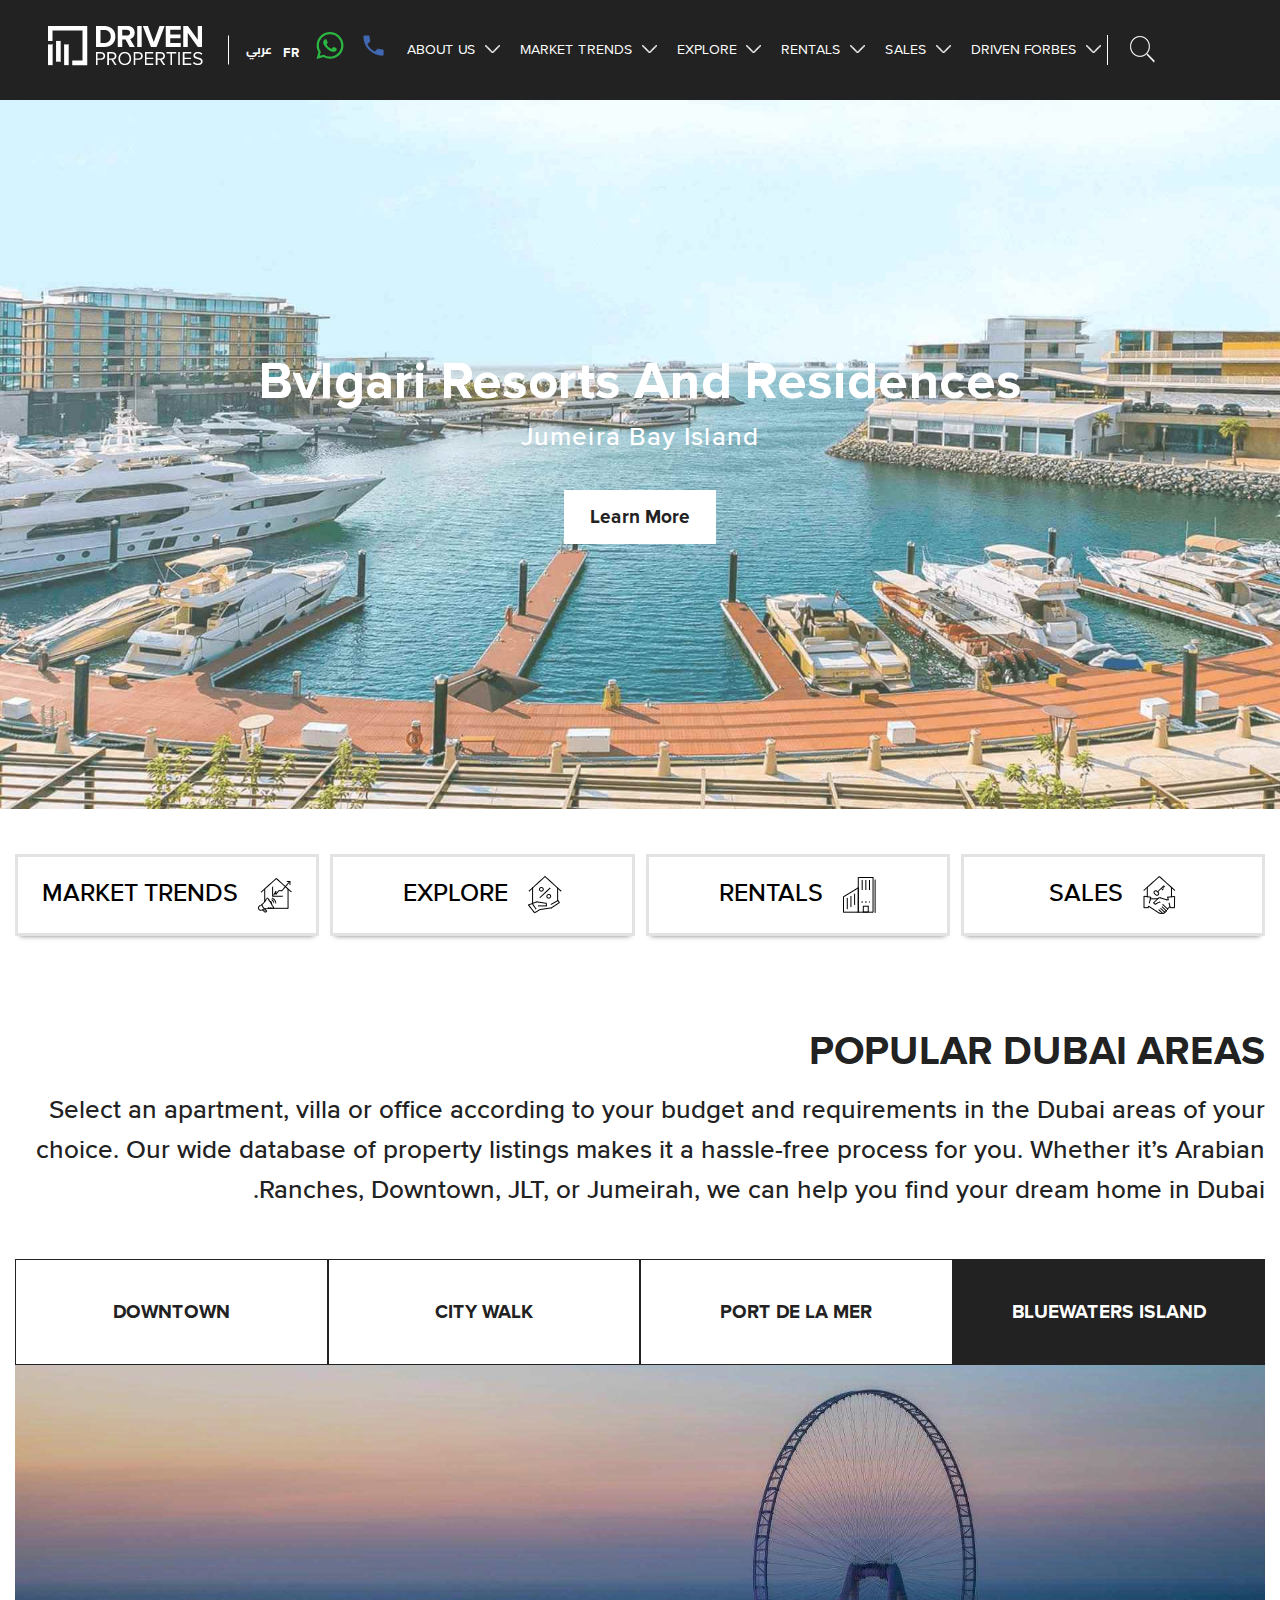
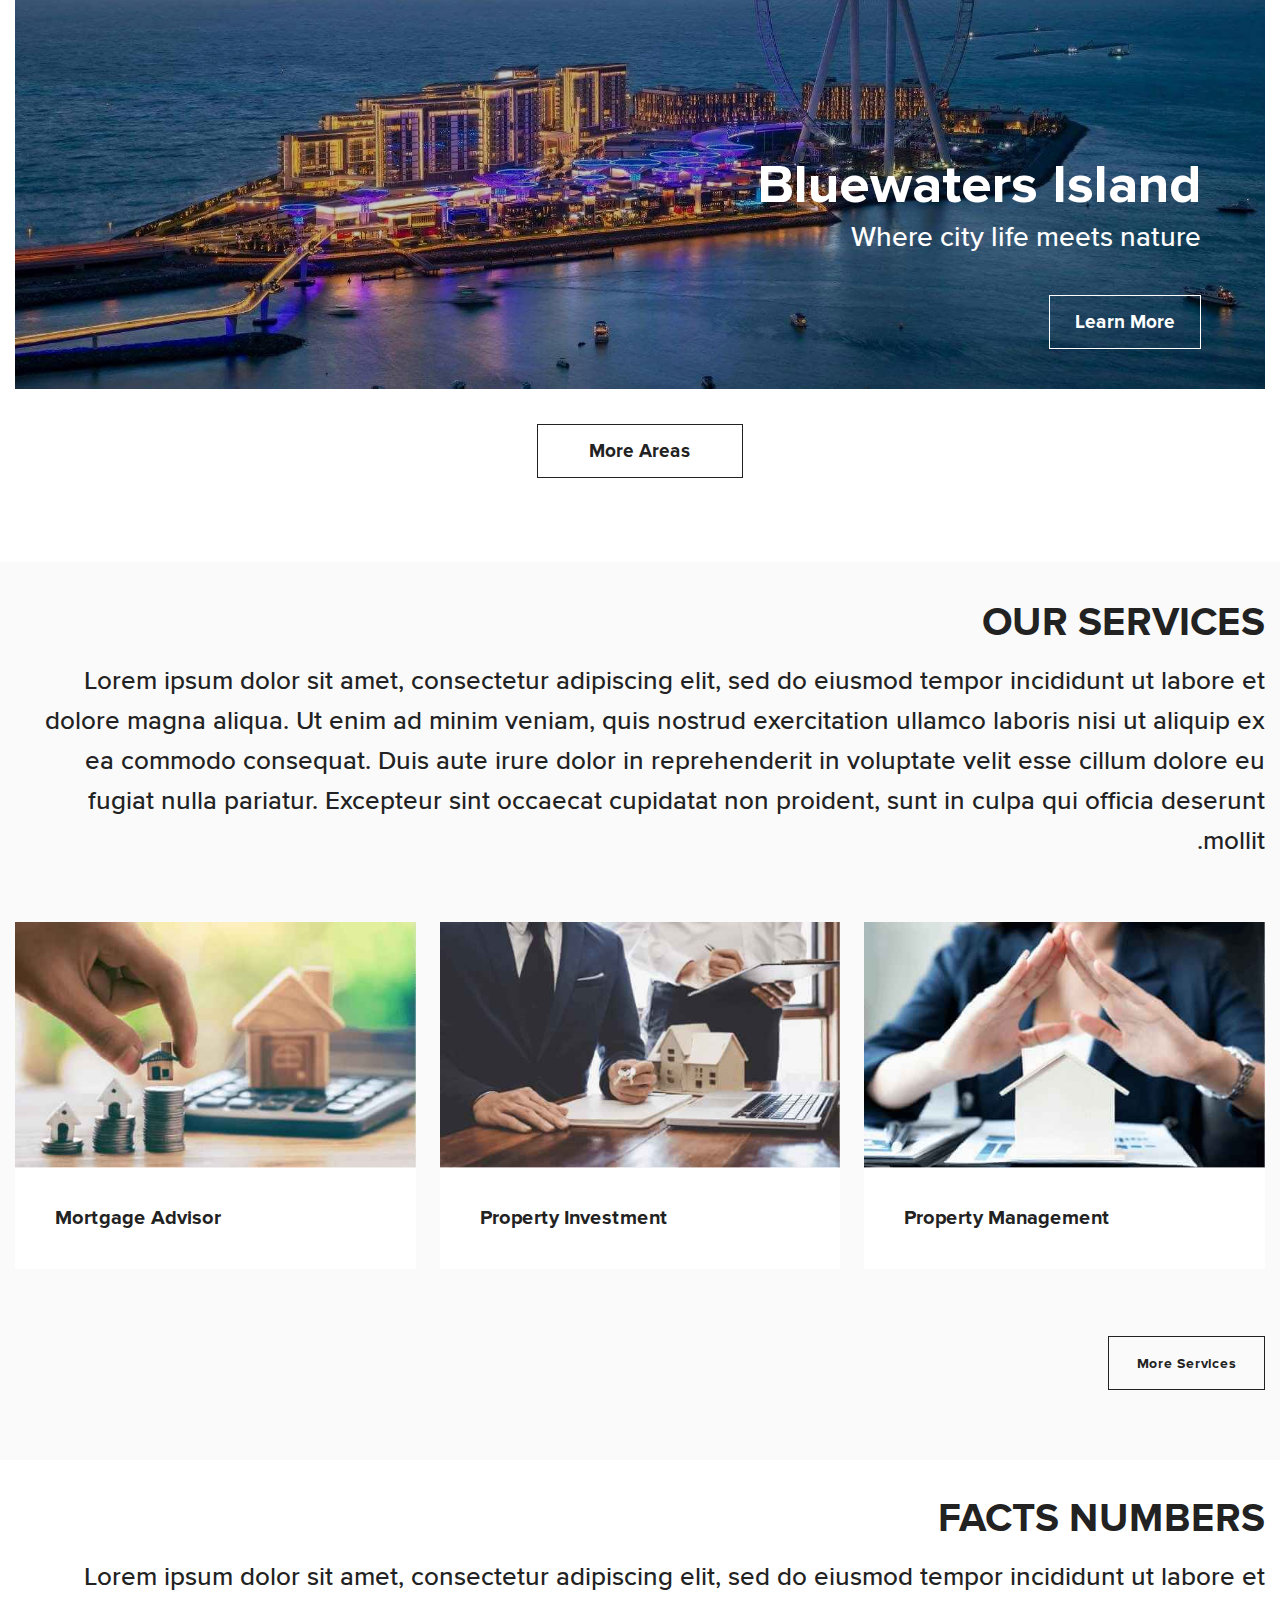
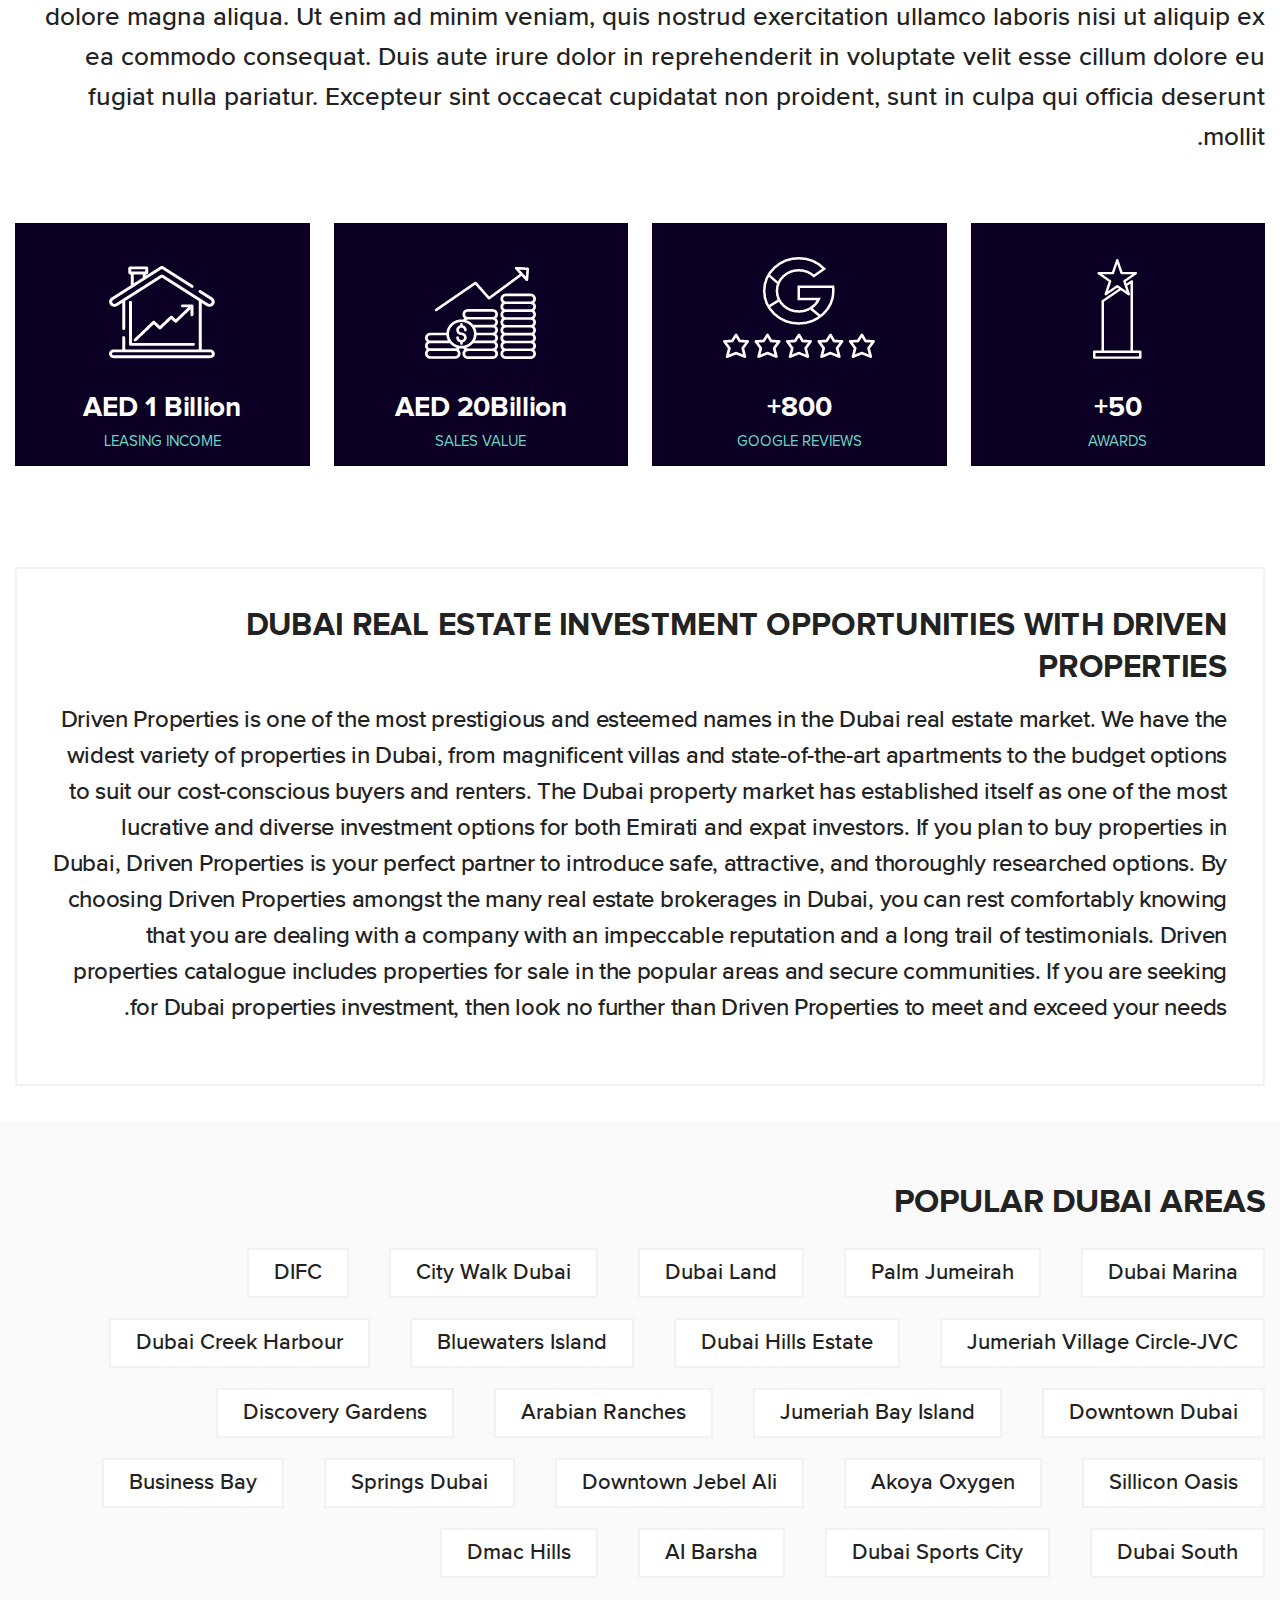
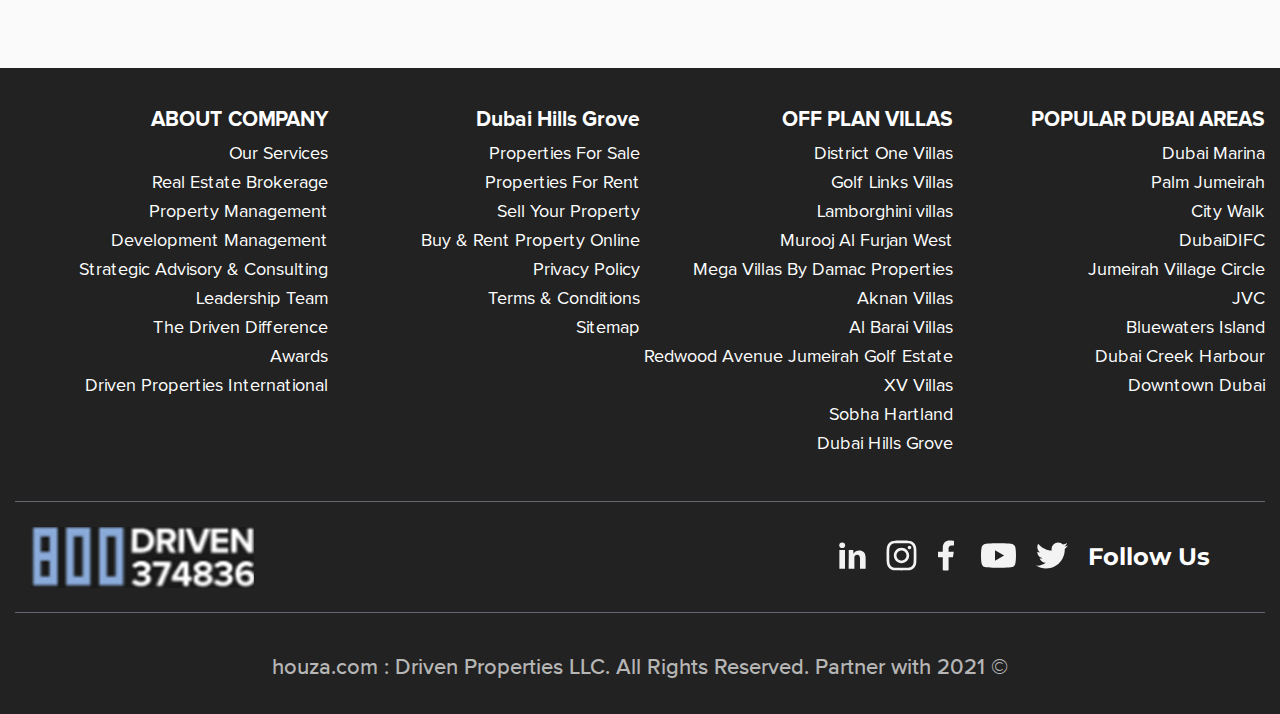
==== commit ae1f38da: "remove jqurey and icon" ====
--- a/index.html
+++ b/index.html
@@ -9,7 +9,6 @@
         <title> INDEX || DRIVEN PROPERTIES</title>
         <!-- SET: Favicon -->
         <link rel="shortcut icon" type="image/x-icon" href="images/favicon.png">
-        <!-- <link rel="stylesheet" href="https://cdnjs.cloudflare.com/ajax/libs/font-awesome/4.7.0/css/font-awesome.min.css"> -->
         <link rel="stylesheet" type="text/css" href="css/style.css">  
 
         <!-- SET: Stylesheet -->
@@ -559,9 +558,27 @@
                         </nav>
                         <div class="icons">
                             <a href="#">
-                                <i class="fa fa-phone" aria-hidden="true"></i>
+                                <i >
+                                    <svg height="35px" viewBox="0 0 48 48" width="27px" xmlns="http://www.w3.org/2000/svg">
+                                        <path d="M0 0h48v48H0z" fill="none"/>
+                                        <path fill="#4167B1" d="M13.25 21.59c2.88 5.66 7.51 10.29 13.18 13.17l4.4-4.41c.55-.55 1.34-.71 2.03-.49C35.1 30.6 37.51 31 40 31c1.11 0 2 .89 2 2v7c0 1.11-.89 2-2 2C21.22 42 6 26.78 6 8c0-1.11.9-2 2-2h7c1.11 0 2 .89 2 2 0 2.49.4 4.9 1.14 7.14.22.69.06 1.48-.49 2.03l-4.4 4.42z"/>
+                                    </svg>
+                                </i>
                             </a>
-                            <a href="#" class="mid"><i class="fa fa-whatsapp" aria-hidden="true"></i></a>
+                            <a href="#" class="mid">
+                                <i >
+                                    <svg height="35px" style="enable-background:new 0 0 512 512;" version="1.1" viewBox="0 0 512 512" width="30" xml:space="preserve" xmlns="http://www.w3.org/2000/svg" xmlns:xlink="http://www.w3.org/1999/xlink">
+                                        <g id="_x33_75-whatsapp">
+                                            <g>
+                                            <path d="M417.103,92.845C374.08,49.721,316.787,26.001,255.897,26.001    c-125.678,0-227.946,102.269-227.946,227.945c0,40.146,10.474,79.37,30.394,113.973l-32.343,118.08l120.852-31.728    c33.268,18.173,70.744,27.724,108.941,27.724h0.103c125.576,0,230.101-102.269,230.101-227.945    C485.998,193.161,460.125,135.97,417.103,92.845z" style="fill:#2CB742;"/>
+                                            <path d="M255.897,443.593c-34.089,0-67.46-9.138-96.518-26.388l-6.879-4.107l-71.67,18.789l19.099-69.924    l-4.518-7.187c-18.995-30.188-28.956-64.995-28.956-100.83c0-104.424,85.018-189.44,189.545-189.44    c50.619,0,98.158,19.714,133.892,55.548c35.731,35.835,57.705,83.376,57.603,133.996    C447.495,358.578,360.319,443.593,255.897,443.593z" style=" fill:#222222;"/>
+                                            <path d="M359.807,301.691c-5.647-2.872-33.677-16.635-38.914-18.48c-5.237-1.952-9.035-2.875-12.834,2.875    s-14.683,18.48-18.073,22.384c-3.285,3.799-6.674,4.312-12.321,1.437c-33.473-16.735-55.445-29.878-77.521-67.768    c-5.853-10.062,5.854-9.344,16.736-31.11c1.85-3.801,0.926-7.086-0.514-9.961c-1.436-2.875-12.834-30.906-17.557-42.304    c-4.62-11.089-9.343-9.549-12.835-9.754c-3.285-0.206-7.086-0.206-10.883-0.206c-3.8,0-9.96,1.438-15.197,7.085    c-5.236,5.75-19.92,19.51-19.92,47.541s20.432,55.139,23.205,58.937c2.874,3.798,40.148,61.299,97.338,86.045    c36.144,15.607,50.314,16.94,68.386,14.271c10.985-1.643,33.679-13.759,38.401-27.107c4.723-13.347,4.723-24.743,3.285-27.105    C369.255,305.901,365.454,304.465,359.807,301.691z" style="fill:#2CB742;"/>
+                                            </g>
+                                        </g>
+                                        <g id="Layer_1"/>
+                                    </svg>
+                                </i>
+                            </a>
                             <span>fr</span>
                             <small>عربي</small>
                         </div>
@@ -1328,11 +1345,50 @@
                                         </div>
                                         <div class="foto-social">
                                             <ul class="clearfix">
-                                                <li><a href="#"><i class="fa fa-twitter" aria-hidden="true"></i></a> </li>
-                                                <li><a href="#"><i class="fa fa-youtube-play" aria-hidden="true"></i></a> </li>
-                                                <li><a href="#"><i class="fa fa-facebook" aria-hidden="true"></i></a> </li> 
-                                                <li><a href="#"><i class="fa fa-instagram" aria-hidden="true"></i></a> </li>
-                                                <li><a href="#"><i class="fa fa-linkedin" aria-hidden="true"></i></a> </li> 
+                                                <li>
+                                                    <a href="#">
+                                                        <i class="fa fa-twitter">
+                                                            <svg height="35px" style="fill-rule:evenodd;clip-rule:evenodd;stroke-linejoin:round;stroke-miterlimit:2;" version="1.1" viewBox="0 0 512 512" width="32px" xml:space="preserve" xmlns="http://www.w3.org/2000/svg" xmlns:serif="http://www.serif.com/" xmlns:xlink="http://www.w3.org/1999/xlink"><path d="M161.014,464.013c193.208,0 298.885,-160.071 298.885,-298.885c0,-4.546 0,-9.072 -0.307,-13.578c20.558,-14.871 38.305,-33.282 52.408,-54.374c-19.171,8.495 -39.51,14.065 -60.334,16.527c21.924,-13.124 38.343,-33.782 46.182,-58.102c-20.619,12.235 -43.18,20.859 -66.703,25.498c-19.862,-21.121 -47.602,-33.112 -76.593,-33.112c-57.682,0 -105.145,47.464 -105.145,105.144c0,8.002 0.914,15.979 2.722,23.773c-84.418,-4.231 -163.18,-44.161 -216.494,-109.752c-27.724,47.726 -13.379,109.576 32.522,140.226c-16.715,-0.495 -33.071,-5.005 -47.677,-13.148l0,1.331c0.014,49.814 35.447,93.111 84.275,102.974c-15.464,4.217 -31.693,4.833 -47.431,1.802c13.727,42.685 53.311,72.108 98.14,72.95c-37.19,29.227 -83.157,45.103 -130.458,45.056c-8.358,-0.016 -16.708,-0.522 -25.006,-1.516c48.034,30.825 103.94,47.18 161.014,47.104" style="fill:#f3f3f3;"/></svg>
+                                                        </i>
+                                                    </a> 
+                                                </li>
+                                                <li>
+                                                    <a href="#">
+                                                        <i class="fa fa-youtube-play">
+                                                            <svg height="35px" style="fill-rule:evenodd;clip-rule:evenodd;stroke-linejoin:round;stroke-miterlimit:2;" version="1.1" viewBox="0 0 512 512" width="35px" xml:space="preserve" xmlns="http://www.w3.org/2000/svg" xmlns:serif="http://www.serif.com/" xmlns:xlink="http://www.w3.org/1999/xlink"><path d="M501.303,132.765c-5.887,-22.03 -23.235,-39.377 -45.265,-45.265c-39.932,-10.7 -200.038,-10.7 -200.038,-10.7c0,0 -160.107,0 -200.039,10.7c-22.026,5.888 -39.377,23.235 -45.264,45.265c-10.697,39.928 -10.697,123.238 -10.697,123.238c0,0 0,83.308 10.697,123.232c5.887,22.03 23.238,39.382 45.264,45.269c39.932,10.696 200.039,10.696 200.039,10.696c0,0 160.106,0 200.038,-10.696c22.03,-5.887 39.378,-23.239 45.265,-45.269c10.696,-39.924 10.696,-123.232 10.696,-123.232c0,0 0,-83.31 -10.696,-123.238Zm-296.506,200.039l0,-153.603l133.019,76.802l-133.019,76.801Z" style="fill:#f3f3f3;"/>
+                                                            </svg>
+                                                        </i>
+                                                    </a> 
+                                                </li>
+                                                <li>
+                                                    <a href="#">
+                                                        <i class="fa fa-facebook">
+                                                            <svg height="35px" style="fill-rule:evenodd;clip-rule:evenodd;stroke-linejoin:round;stroke-miterlimit:2;" version="1.1" viewBox="0 0 512 512" width="30px" xml:space="preserve" xmlns="http://www.w3.org/2000/svg" xmlns:serif="http://www.serif.com/" xmlns:xlink="http://www.w3.org/1999/xlink"><path d="M374.244,285.825l14.105,-91.961l-88.233,0l0,-59.677c0,-25.159 12.325,-49.682 51.845,-49.682l40.116,0l0,-78.291c0,0 -36.407,-6.214 -71.213,-6.214c-72.67,0 -120.165,44.042 -120.165,123.775l0,70.089l-80.777,0l0,91.961l80.777,0l0,222.31c16.197,2.541 32.798,3.865 49.709,3.865c16.911,0 33.511,-1.324 49.708,-3.865l0,-222.31l74.128,0Z" style="fill:#f3f3f3;"/>
+                                                            </svg>
+                                                        </i>
+                                                    </a> 
+                                                </li>
+                                                <li>
+                                                    <a href="#">
+                                                        <i class="fa fa-instagram">
+                                                            <svg height="35px" style="fill-rule:evenodd;clip-rule:evenodd;stroke-linejoin:round;stroke-miterlimit:2;" version="1.1" viewBox="0 0 600 600" width="35px" xml:space="preserve" xmlns="http://www.w3.org/2000/svg" xmlns:serif="http://www.serif.com/" xmlns:xlink="http://www.w3.org/1999/xlink"><g transform="matrix(1.01619,0,0,1.01619,44,43.8384)"><path d="M251.921,0.159C183.503,0.159 174.924,0.449 148.054,1.675C121.24,2.899 102.927,7.157 86.902,13.385C70.336,19.823 56.287,28.437 42.282,42.442C28.277,56.447 19.663,70.496 13.225,87.062C6.997,103.086 2.739,121.399 1.515,148.213C0.289,175.083 0,183.662 0,252.08C0,320.497 0.289,329.076 1.515,355.946C2.739,382.76 6.997,401.073 13.225,417.097C19.663,433.663 28.277,447.712 42.282,461.718C56.287,475.723 70.336,484.337 86.902,490.775C102.927,497.002 121.24,501.261 148.054,502.484C174.924,503.71 183.503,504 251.921,504C320.338,504 328.917,503.71 355.787,502.484C382.601,501.261 400.914,497.002 416.938,490.775C433.504,484.337 447.553,475.723 461.559,461.718C475.564,447.712 484.178,433.663 490.616,417.097C496.843,401.073 501.102,382.76 502.325,355.946C503.551,329.076 503.841,320.497 503.841,252.08C503.841,183.662 503.551,175.083 502.325,148.213C501.102,121.399 496.843,103.086 490.616,87.062C484.178,70.496 475.564,56.447 461.559,42.442C447.553,28.437 433.504,19.823 416.938,13.385C400.914,7.157 382.601,2.899 355.787,1.675C328.917,0.449 320.338,0.159 251.921,0.159ZM251.921,45.551C319.186,45.551 327.154,45.807 353.718,47.019C378.28,48.14 391.619,52.244 400.496,55.693C412.255,60.263 420.647,65.723 429.462,74.538C438.278,83.353 443.737,91.746 448.307,103.504C451.757,112.381 455.861,125.72 456.981,150.282C458.193,176.846 458.45,184.814 458.45,252.08C458.45,319.345 458.193,327.313 456.981,353.877C455.861,378.439 451.757,391.778 448.307,400.655C443.737,412.414 438.278,420.806 429.462,429.621C420.647,438.437 412.255,443.896 400.496,448.466C391.619,451.916 378.28,456.02 353.718,457.14C327.158,458.352 319.191,458.609 251.921,458.609C184.65,458.609 176.684,458.352 150.123,457.14C125.561,456.02 112.222,451.916 103.345,448.466C91.586,443.896 83.194,438.437 74.378,429.621C65.563,420.806 60.103,412.414 55.534,400.655C52.084,391.778 47.98,378.439 46.859,353.877C45.647,327.313 45.391,319.345 45.391,252.08C45.391,184.814 45.647,176.846 46.859,150.282C47.98,125.72 52.084,112.381 55.534,103.504C60.103,91.746 65.563,83.353 74.378,74.538C83.194,65.723 91.586,60.263 103.345,55.693C112.222,52.244 125.561,48.14 150.123,47.019C176.687,45.807 184.655,45.551 251.921,45.551Z" style="fill:#f3f3f3;"/><path d="M251.921,336.053C205.543,336.053 167.947,298.457 167.947,252.08C167.947,205.702 205.543,168.106 251.921,168.106C298.298,168.106 335.894,205.702 335.894,252.08C335.894,298.457 298.298,336.053 251.921,336.053ZM251.921,122.715C180.474,122.715 122.556,180.633 122.556,252.08C122.556,323.526 180.474,381.444 251.921,381.444C323.367,381.444 381.285,323.526 381.285,252.08C381.285,180.633 323.367,122.715 251.921,122.715Z" style="fill:#f3f3f3;"/><path d="M416.627,117.604C416.627,134.3 403.092,147.834 386.396,147.834C369.701,147.834 356.166,134.3 356.166,117.604C356.166,100.908 369.701,87.374 386.396,87.374C403.092,87.374 416.627,100.908 416.627,117.604Z" style="fill:rgb(3,4,4);fill:#f3f3f3;"/></g>
+                                                            </svg>
+                                                        </i>
+                                                    </a> 
+                                                </li>
+                                                <li>
+                                                    <a href="#">
+                                                        <i class="fa fa-linkedin">
+                                                            <svg baseProfile="tiny" height="45px" id="Layer_1" version="1.2" viewBox="0 0 24 24" width="45px" xml:space="preserve" xmlns="http://www.w3.org/2000/svg" xmlns:xlink="http://www.w3.org/1999/xlink">
+                                                                <g>
+                                                                    <path style="fill:#f3f3f3;" d="M8,19H5V9h3V19z M19,19h-3v-5.342c0-1.392-0.496-2.085-1.479-2.085c-0.779,0-1.273,0.388-1.521,1.165C13,14,13,19,13,19h-3   c0,0,0.04-9,0-10h2.368l0.183,2h0.062c0.615-1,1.598-1.678,2.946-1.678c1.025,0,1.854,0.285,2.487,1.001   C18.683,11.04,19,12.002,19,13.353V19z"/>
+                                                                </g>
+                                                                <g><ellipse cx="6.5" cy="6.5" style="fill:#f3f3f3;" rx="1.55" ry="1.5"/>
+                                                                </g>
+                                                            </svg>
+                                                        </i>
+                                                    </a> 
+                                                </li>
                                             </ul>
                                         </div> 
                                     </div>
@@ -1353,22 +1409,46 @@
                 <div class="container">
                     <div class="media-in">
                         <ul class="clearfix">
-                            <li><a href="#" class="call1"><i class="fa fa-phone" aria-hidden="true"></i>
+                            <li><a href="#" class="call1"><i >
+                                <svg height="30px" viewBox="0 0 48 48" width="30px" xmlns="http://www.w3.org/2000/svg">
+                                    <path d="M0 0h48v48H0z" fill="none"/>
+                                    <path fill="#4167B1" d="M13.25 21.59c2.88 5.66 7.51 10.29 13.18 13.17l4.4-4.41c.55-.55 1.34-.71 2.03-.49C35.1 30.6 37.51 31 40 31c1.11 0 2 .89 2 2v7c0 1.11-.89 2-2 2C21.22 42 6 26.78 6 8c0-1.11.9-2 2-2h7c1.11 0 2 .89 2 2 0 2.49.4 4.9 1.14 7.14.22.69.06 1.48-.49 2.03l-4.4 4.42z"/>
+                                </svg>
+                            </i>
                                 </a> </li>
-                            <li><a href="#" class="call2"><i class="fa fa-envelope-o" aria-hidden="true"></i>
-                                </a> </li>
-                            <li><a href="#" class="call3"><i class="fa fa-whatsapp" aria-hidden="true"></i>
-                                </a> </li>
+                            <li>
+                                <a href="#" class="call2">
+                                    <i>
+                                        <svg height="30px"  version="1.1" viewBox="0 0 1691 1407" width="30px" xml:space="preserve" xmlns="http://www.w3.org/2000/svg" xmlns:xlink="http://www.w3.org/1999/xlink">
+                                            <g id="packet">
+                                            <path style="fill:#f3f3f3;" d="M1691,165.177C1691,73.952,1617.048,0,1525.823,0H165.177C73.952,0,0,73.952,0,165.177v1076.646   C0,1333.048,73.952,1407,165.177,1407h1360.646c91.225,0,165.177-73.952,165.177-165.177V165.177z M166.062,132h1361.057   c18.216,0,32.881,14.528,32.881,32.746v1.433L869.916,856.337c-8.417,8.417-18.208,9.675-23.318,9.675   c-5.11,0-14.934-1.258-23.353-9.675L133,166.085v-1.339C133,146.528,147.846,132,166.062,132z M1527.119,1275H166.062   c-18.216,0-33.062-15.084-33.062-33.301V352.961l596.826,596.816c31.198,31.197,72.684,48.376,116.803,48.376   c44.125-0.003,85.528-17.186,116.724-48.382L1560,353.054v888.645C1560,1259.916,1545.335,1275,1527.119,1275z"/>
+                                            </g>
+                                            <g id="Layer_1"/>
+                                        </svg>
+                                    </i>
+                                </a> 
+                            </li>
+                            <li>
+                                <a href="#" class="call3">
+                                    <i >
+                                        <svg height="30px"  version="1.1" viewBox="0 0 512 512" width="30px" xml:space="preserve" xmlns="http://www.w3.org/2000/svg" xmlns:xlink="http://www.w3.org/1999/xlink">
+                                            <g id="_x33_75-whatsapp">
+                                                <g>
+                                                <path d="M417.103,92.845C374.08,49.721,316.787,26.001,255.897,26.001    c-125.678,0-227.946,102.269-227.946,227.945c0,40.146,10.474,79.37,30.394,113.973l-32.343,118.08l120.852-31.728    c33.268,18.173,70.744,27.724,108.941,27.724h0.103c125.576,0,230.101-102.269,230.101-227.945    C485.998,193.161,460.125,135.97,417.103,92.845z" style="fill:#2CB742;"/>
+                                                <path d="M255.897,443.593c-34.089,0-67.46-9.138-96.518-26.388l-6.879-4.107l-71.67,18.789l19.099-69.924    l-4.518-7.187c-18.995-30.188-28.956-64.995-28.956-100.83c0-104.424,85.018-189.44,189.545-189.44    c50.619,0,98.158,19.714,133.892,55.548c35.731,35.835,57.705,83.376,57.603,133.996    C447.495,358.578,360.319,443.593,255.897,443.593z" style=" fill:#222222;"/>
+                                                <path d="M359.807,301.691c-5.647-2.872-33.677-16.635-38.914-18.48c-5.237-1.952-9.035-2.875-12.834,2.875    s-14.683,18.48-18.073,22.384c-3.285,3.799-6.674,4.312-12.321,1.437c-33.473-16.735-55.445-29.878-77.521-67.768    c-5.853-10.062,5.854-9.344,16.736-31.11c1.85-3.801,0.926-7.086-0.514-9.961c-1.436-2.875-12.834-30.906-17.557-42.304    c-4.62-11.089-9.343-9.549-12.835-9.754c-3.285-0.206-7.086-0.206-10.883-0.206c-3.8,0-9.96,1.438-15.197,7.085    c-5.236,5.75-19.92,19.51-19.92,47.541s20.432,55.139,23.205,58.937c2.874,3.798,40.148,61.299,97.338,86.045    c36.144,15.607,50.314,16.94,68.386,14.271c10.985-1.643,33.679-13.759,38.401-27.107c4.723-13.347,4.723-24.743,3.285-27.105    C369.255,305.901,365.454,304.465,359.807,301.691z" style="fill:#2CB742;"/>
+                                                </g>
+                                            </g>
+                                            <g id="Layer_1"/>
+                                        </svg>
+                                    </i>
+                                </a> 
+                            </li>
                         </ul>
                     </div>
                 </div>
             </div>
-
-            <!--footer-end-->
             <!--footer-end-->
         </div>
-        <!-- <script src="js/jquery.min.js"></script> -->
-        <!-- <script src="js/bootstrap.bundle.min.js"></script>   -->
-        <script src="js/custom.js"></script>
     </body>
 </html>--- a/css/style.css
+++ b/css/style.css
@@ -5625,7 +5625,6 @@
     vertical-align: top;
 }
 
-/*.search:after{position: absolute;content: "\f002";font-family: 'FontAwesome';right: 15px;font-size: 28px;color: #ffffff;top: 3px;}*/
 .search input {
     font-size: 14px;
     text-align: left;
@@ -5644,8 +5643,6 @@
 nav {
     position: relative;
 }
-
-/*nav:before{position: absolute;content: '';background: #ffffff;width: 28px;height: 3px;transform: rotate(90deg);left: -11px;top: 19px;}*/
 nav ul {
     padding: 0;
 }
@@ -5677,11 +5674,11 @@
 nav ul li a.menu1:after {
     position: absolute;
     content: "";
-    width: 17px;
-    height: 13px;
+    width: 15px;
+    height: 8px;
     background: url(../images/down-nv.png);
-    right: -25px;
-    top: 5px;
+    right: -24px;
+    top: 8px;
     filter: invert(10);
     background-size: cover;
     background-repeat: no-repeat;
@@ -5708,7 +5705,11 @@
 
 .icons a {
     display: inline-block;
-    padding: 0 11px;
+    padding: 0;
+}
+
+.icons a:nth-child(2) {
+    margin: 0 15px;
 }
 
 .icons a i {
@@ -6438,9 +6439,10 @@
     left: 11px;
 }
 
-.apartment-sale-box .text-box a.heart-icon i {
-    color: #000000;
+.apartment-sale-box .text-box a.heart-icon i svg {
     font-size: 21px;
+    width: 30px;
+    height: 25px;
 }
 
 .apartment-sale-box .text-box h4 {
@@ -6512,6 +6514,14 @@
 
 .call-btn li {
     padding: 0 7px;
+}
+
+.call-btn li a i.fa.fa-phone svg {
+    width: 21px;
+}
+
+.call-btn li a i.fa.fa-phone svg path:last-child {
+    fill: #fff;
 }
 
 .call-btn li a {
@@ -6534,11 +6544,21 @@
 .call-btn li a i {
     color: #fff;
     font-size: 23px;
-    margin-left: 15px;
+    margin-left: 10px;
+    display: flex;
+    align-items: center;
 }
 
 .call-btn li a.whatsapp-btn {
     background-color: #22D672;
+}
+
+.call-btn li a.whatsapp-btn i svg {
+    width: 21px;
+}
+
+.call-btn li a.whatsapp-btn i svg path {
+    fill: #fff;
 }
 
 .call-btn li a.whatsapp-btn:hover {
@@ -6561,18 +6581,16 @@
     margin-right: 30px;
 }
 
-/*.pagination ul li:last-child{
-    margin: 0;
-}*/
 .pagination ul li a {
     color: #222222;
     font-size: 19px;
     font-family: 'Proxima Nova Rg';
     font-weight: normal;
 }
-
-.pagination ul li a i {
-    font-size: 23px;
+.pagination ul li a i.angle-right svg {
+    width: 17px;
+    transform: rotate(270deg);
+    margin-right: -15px;
 }
 
 .apartment-sale-right {
@@ -6733,6 +6751,28 @@
     margin: 0 3px 0 3px;
 }
 
+.apartment-list ul li i.fa.fa-building svg {
+    width: 18px;
+    height: 16px;
+}
+
+.apartment-list ul li i.fa.fa-bed svg {
+    width: 17px;
+}
+
+.apartment-list ul li i.fa.fa-bed svg path {
+    fill: #6A6A6A !important;
+    stroke: #6A6A6A !important;
+}
+
+.apartment-list ul li i.fa.fa-bath svg {
+    width: 16px;
+}
+
+.apartment-list ul li i svg path {
+    fill: #6A6A6A;
+}
+
 .apartment-right-box .text-box h3 {
     color: #222222;
     font-size: 20px;
@@ -6744,6 +6784,10 @@
 /****** APARTMENTS PLANS PAGE ******/
 .apartment-plan-sec {
     padding: 50px 0;
+}
+
+section.apartment-plan-sec .apartment-heading {
+    margin-bottom: 40px;
 }
 
 .breadcrumb ul {
@@ -6999,9 +7043,22 @@
 /*.leadership-text ul li:last-child{
     margin: 0;
 }*/
-.leadership-text ul li a {
-    color: #6a6a6a;
-    font-size: 20px;
+.leadership-text ul li a i svg {
+    width: 20px;
+    height: 20px;
+}
+
+.leadership-text ul li a i.fa.fa-facebook-official svg {
+    width: 17px;
+    margin-right: 4px;
+}
+
+.leadership-text ul li a i svg g {
+    fill: #6a6a6a;
+}
+
+.leadership-text ul li a i svg path {
+    fill: #6a6a6a !important;
 }
 
 .team-detail {
@@ -7019,11 +7076,21 @@
 
 .team-box .image-holder img {
     width: 100%;
+    transition: .3s;
 }
 
 .team-box {
     background: #fafafa;
     margin: 10px 0;
+}
+
+.team-box .image-holder {
+    overflow: hidden;
+}
+
+.team-box .image-holder:hover img {
+    transform: scale(1.05);
+    object-fit: cover;
 }
 
 .team-box .text-box {
@@ -7087,6 +7154,23 @@
     border: solid 1px #f0f0f0;
     background: #fafafa;
     margin: 10px 0;
+}
+
+.estate-company-inner {
+    margin-top: 30px;
+}
+
+.estate-company-box .imahe-holder {
+    overflow: hidden;
+    transition: .3s;
+}
+
+.estate-company-box .imahe-holder img {
+    transition: .3s;
+}
+
+.estate-company-box .imahe-holder:hover img {
+    transform: scale(1.1);
 }
 
 .estate-company-box .text-box {
@@ -7150,6 +7234,17 @@
 .card-head a span {
     color: #777;
     font-size: 14px;
+    position: relative;
+}
+
+.card-head a span:after {
+    content: "+";
+    position: absolute;
+    font-size: 30px;
+    color: #777;
+    top: 50%;
+    left: 10px;
+    transform: translateY(-50%);
 }
 
 .card-head a span .fa-minus {
@@ -7235,6 +7330,12 @@
 .teatimonial-box .text-box p i {
     color: #09001f;
     padding: 0;
+    font-size: 40px;
+    line-height: 0;
+    font-style: normal;
+    font-weight: 700;
+    transform: translateY(16px);
+    display: inline-block;
 }
 
 .teatimonial-box .text-box h4 {
@@ -7373,17 +7474,21 @@
 }
 
 .footer-top {
-    padding: 0 0 55px;
+    padding: 0 0 40px;
 }
 
 .footer-top ul {
-    ;
-    font-size: 0;
-}
+    display: flex;
+    justify-content: space-between;
+    flex-wrap: wrap;
+}
+
+.footer-top ul .clearfix {
+    display: flex;
+}
+
 
 .footer-top ul li {
-    display: inline-block;
-    ;
     vertical-align: top;
     width: 25%;
 }
@@ -7420,7 +7525,7 @@
     font-weight: normal;
     color: #ffffff;
     display: block;
-    margin: 0 0 2px 0;
+    margin: 0 0 5px 0;
 }
 
 .footer-btm {
@@ -7437,6 +7542,11 @@
     align-items: center;
 }
 
+.foto .foto-social ul {
+    display: flex;
+    align-items: center;
+}
+
 .foto-follow p {
     color: #ffffff;
     font-size: 24px;
@@ -7449,7 +7559,7 @@
 .foto-social ul li {
     display: inline-block;
     padding: 0;
-    margin-right: 23px;
+    margin-right: 20px;
 }
 
 .foto-social ul li:last-child {
@@ -7460,17 +7570,15 @@
     margin: 0;
 }
 
-.foto-social ul li a i {
-    color: #fff;
-    font-size: 35px;
-}
+.foto-social ul li a i.fa.fa-instagram {margin-right: -8px;margin-left: 9px;}
 
 .footer-btm-rgt-in a img {
     height: 70px;
+    object-fit: scale-down;
 }
 
 .foto-bottom p {
-    font-size: 25px;
+    font-size: 22px;
     line-height: 41px;
     color: rgba(250, 250, 250, 0.7);
     font-family: 'ProximaNova';
@@ -7551,8 +7659,6 @@
     z-index: 100;
 }
 
-.media-in {}
-
 .media-in ul {
     text-align: center;
 }
@@ -7561,11 +7667,6 @@
     display: inline-block;
     padding: 10px 27px;
 }
-
-.media-in ul li a {}
-
-.media-in ul li a i {}
-
 .media-in ul li a.call1 i {
     color: #4167B1;
     width: 31px;
@@ -7937,9 +8038,6 @@
     font-family: 'FontAwesome';
     position: absolute;
 }
-
-.menu-icons {}
-
 .dpx-tab-sale {
     width: 50%;
     float: left;
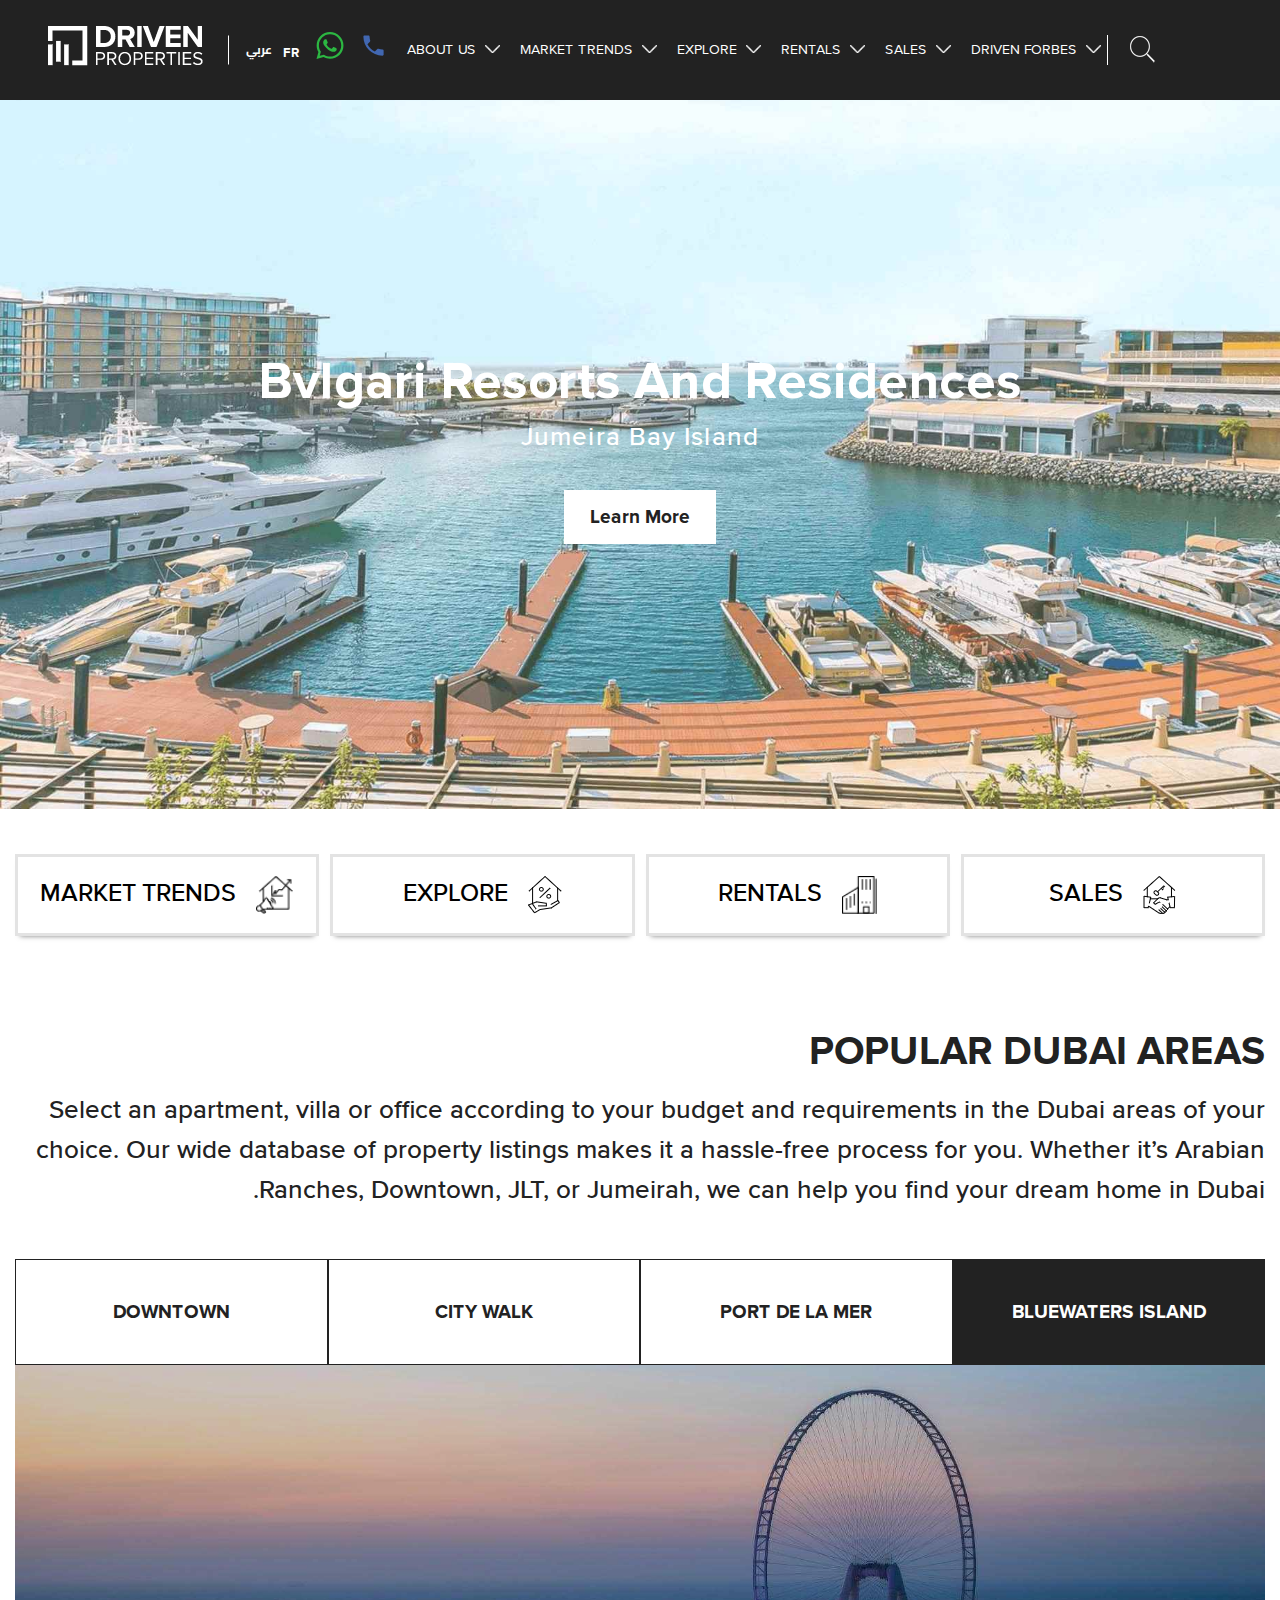
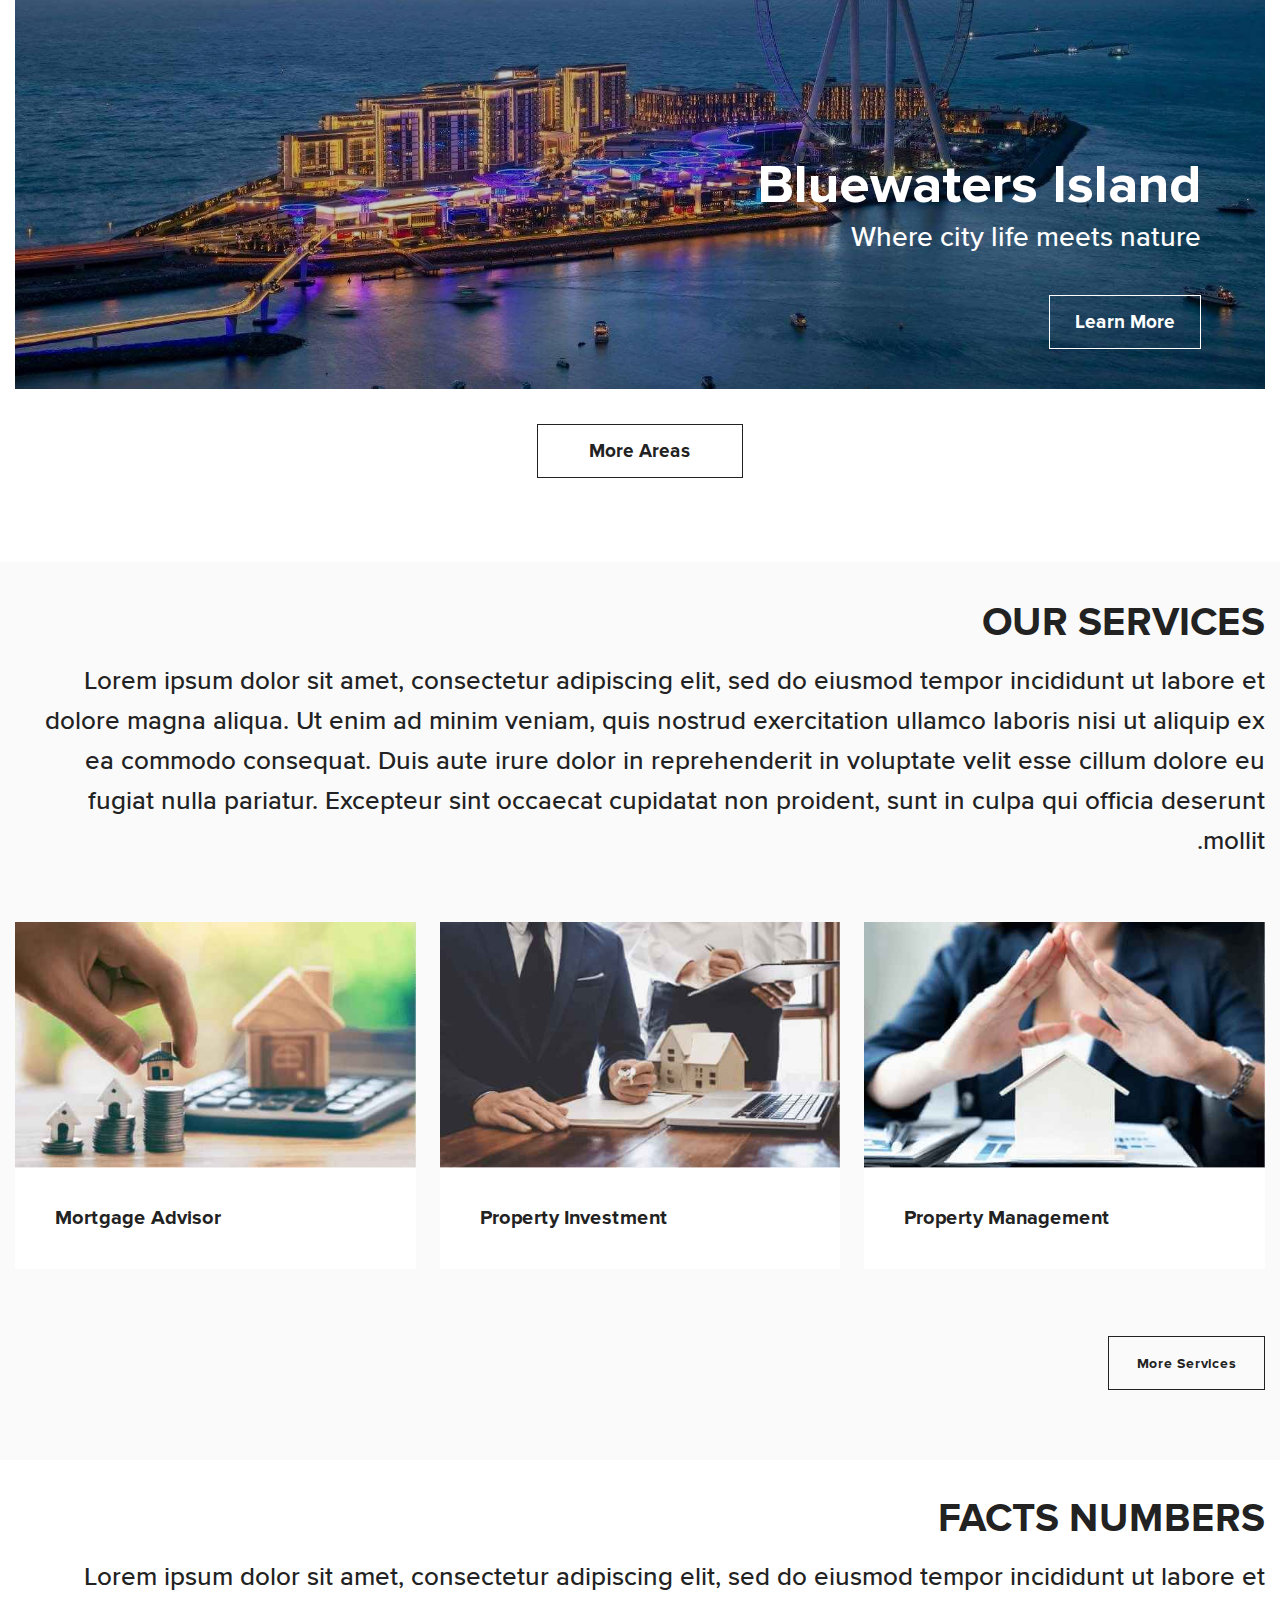
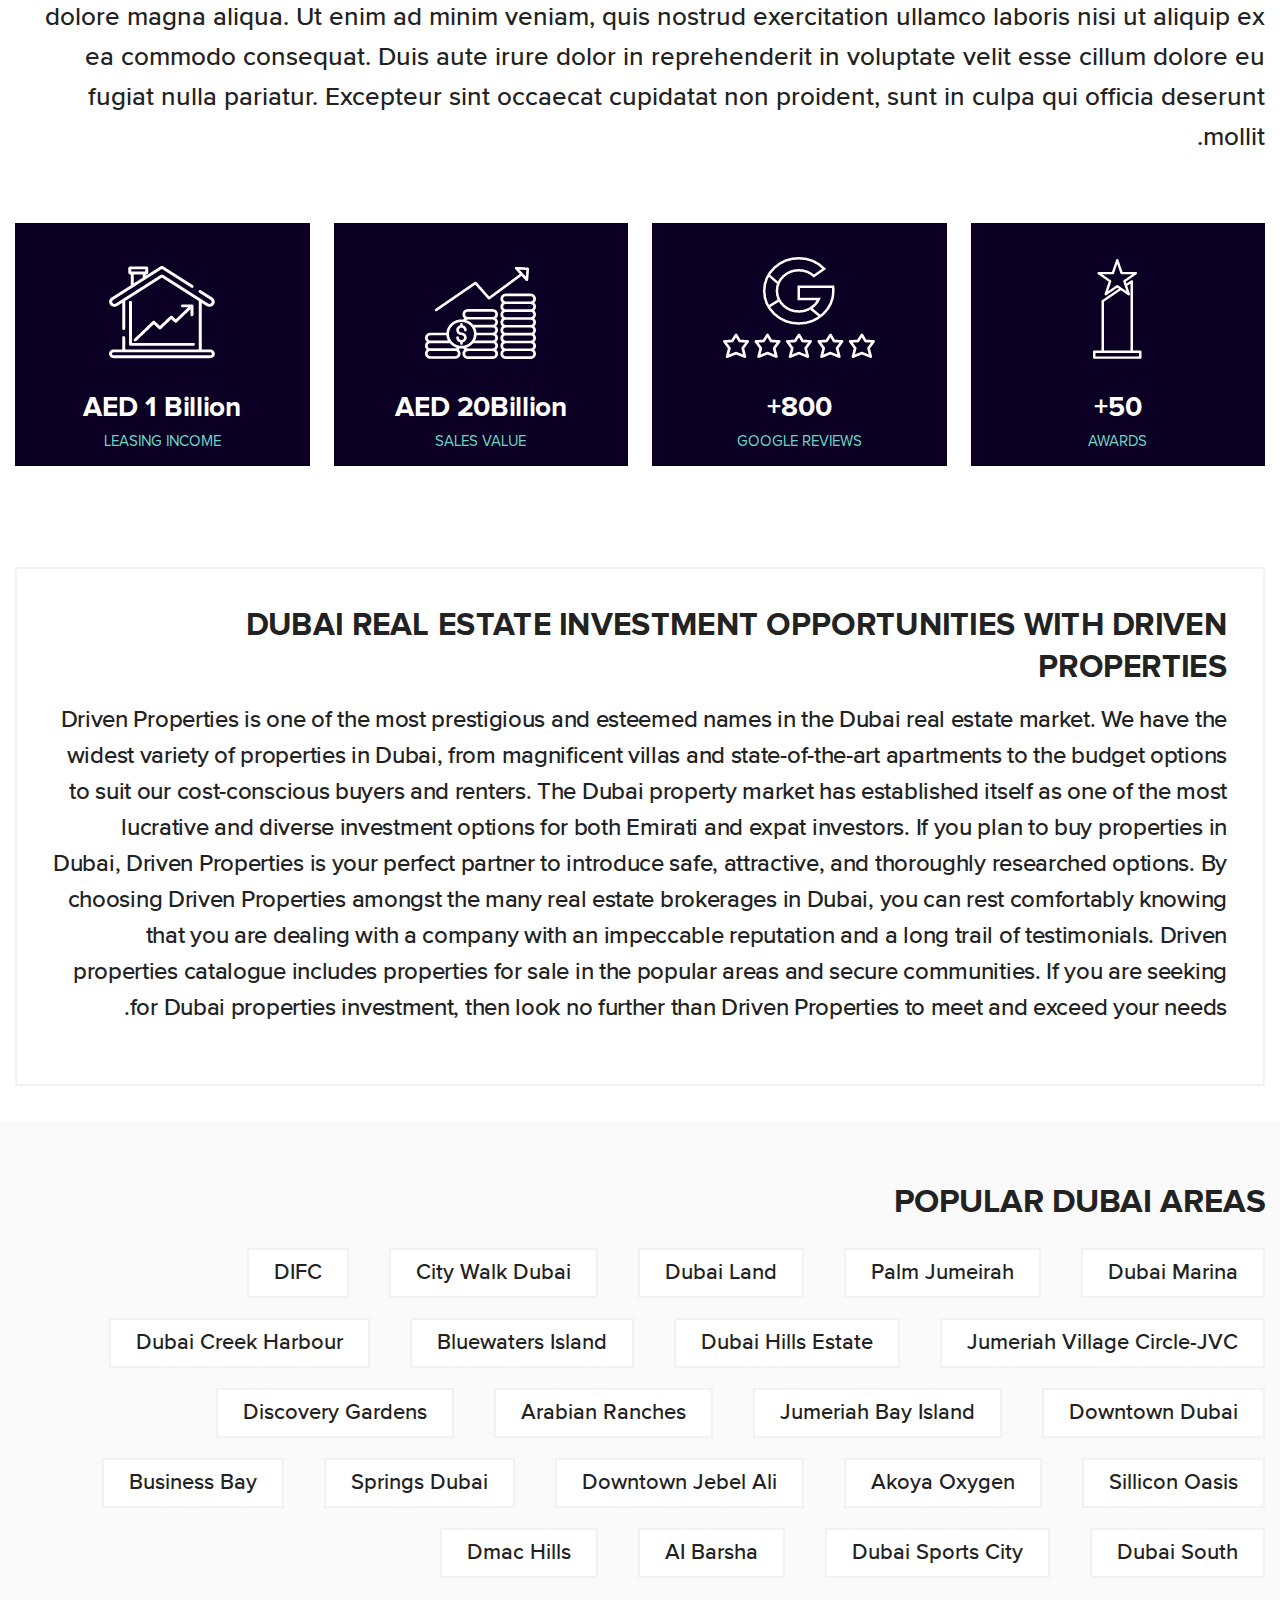
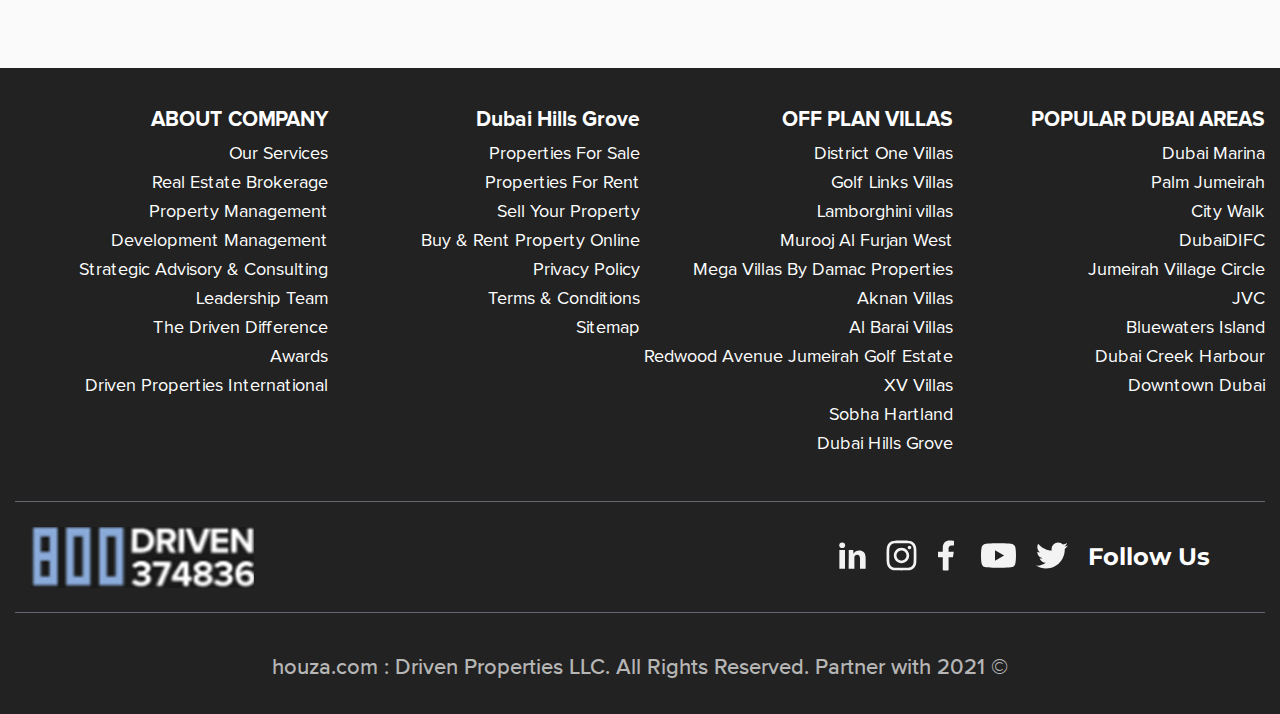
==== commit c95d7a7a: "img hight" ====
--- a/index.html
+++ b/index.html
@@ -635,7 +635,7 @@
                                                     <li>
                                                         <div class="type">
                                                             <select id="unit-type" name="pty" class="dpx-query-select">
-                                                                <option value="">Property Type</option>
+                                                                <option value="Property">Property Type</option>
                                                                 <option value="Apartment">Apartment</option>
                                                                 <option value="Bulk Rent Units">Bulk Rent Units</option>
                                                                 <option value="Commercial Full Building">Commercial Full Building</option>
@@ -662,7 +662,7 @@
                                                         </div></li>
                                                     <li><div class="type">
                                                             <select id="unit-beds" name="beds" class="dpx-query-select">
-                                                                <option value="">Bedroom</option>
+                                                                <option value="0">Bedroom</option>
                                                                 <option value="1">1 Bedroom</option>
                                                                 <option value="2">2 Bedrooms</option>
                                                                 <option value="3">3 Bedrooms</option>
@@ -677,7 +677,7 @@
                                                         </div>   </li>
                                                     <li> <div class="type">
                                                             <select name="price" id="unit-price" class="dpx-query-select">
-                                                                <option value="">Price</option>
+                                                                <option value="Price">Price</option>
                                                                 <option class="dpx-rent-price dpx-hide" value="30000">30,000 AED/Year</option>
                                                                 <option class="dpx-rent-price dpx-hide" value="40000">40,000 AED/Year</option>
                                                                 <option class="dpx-rent-price dpx-hide" value="50000">50,000 AED/Year</option>
@@ -745,7 +745,7 @@
                                                             <li>
                                                                 <div class="type1">
                                                                     <select name="price" id="unit-price2" class="dpx-query-select">
-                                                                        <option value="">Min Size</option>
+                                                                        <option value="Size">Min Size</option>
                                                                         <option class="dpx-rent-price dpx-hide" value="30000">30,000 AED/Year</option>
                                                                         <option class="dpx-rent-price dpx-hide" value="40000">40,000 AED/Year</option>
                                                                         <option class="dpx-rent-price dpx-hide" value="50000">50,000 AED/Year</option>
@@ -814,7 +814,7 @@
                                                             <li>
                                                                 <div class="type2">
                                                                     <select name="price" id="unit-price3" class="dpx-query-select">
-                                                                        <option value="">Max Size</option>
+                                                                        <option value="Max">Max Size</option>
                                                                         <option class="dpx-rent-price dpx-hide" value="30000">30,000 AED/Year</option>
                                                                         <option class="dpx-rent-price dpx-hide" value="40000">40,000 AED/Year</option>
                                                                         <option class="dpx-rent-price dpx-hide" value="50000">50,000 AED/Year</option>
--- a/css/style.css
+++ b/css/style.css
@@ -5196,6 +5196,10 @@
     position: relative;
     width: 100%;
     overflow: hidden;
+}
+
+.carousel-inner .image-holder img {
+    height: 100%;
 }
 
 .carousel-inner::after {
@@ -5940,6 +5944,8 @@
 
 .populat-area-list ul li a img {
     margin-left: 20px;
+    height: 100%;
+    max-height: 38px;
 }
 
 /*** TITLE ***/
@@ -6066,6 +6072,7 @@
 
 .services-box img {
     width: 100%;
+    height: 100%;
 }
 
 .services-box h4 {
@@ -6106,6 +6113,7 @@
 
 .fact-box .image-holder img {
     margin: 0 auto;
+    height: 100%;
 }
 
 .fact-box .text-box h4 {
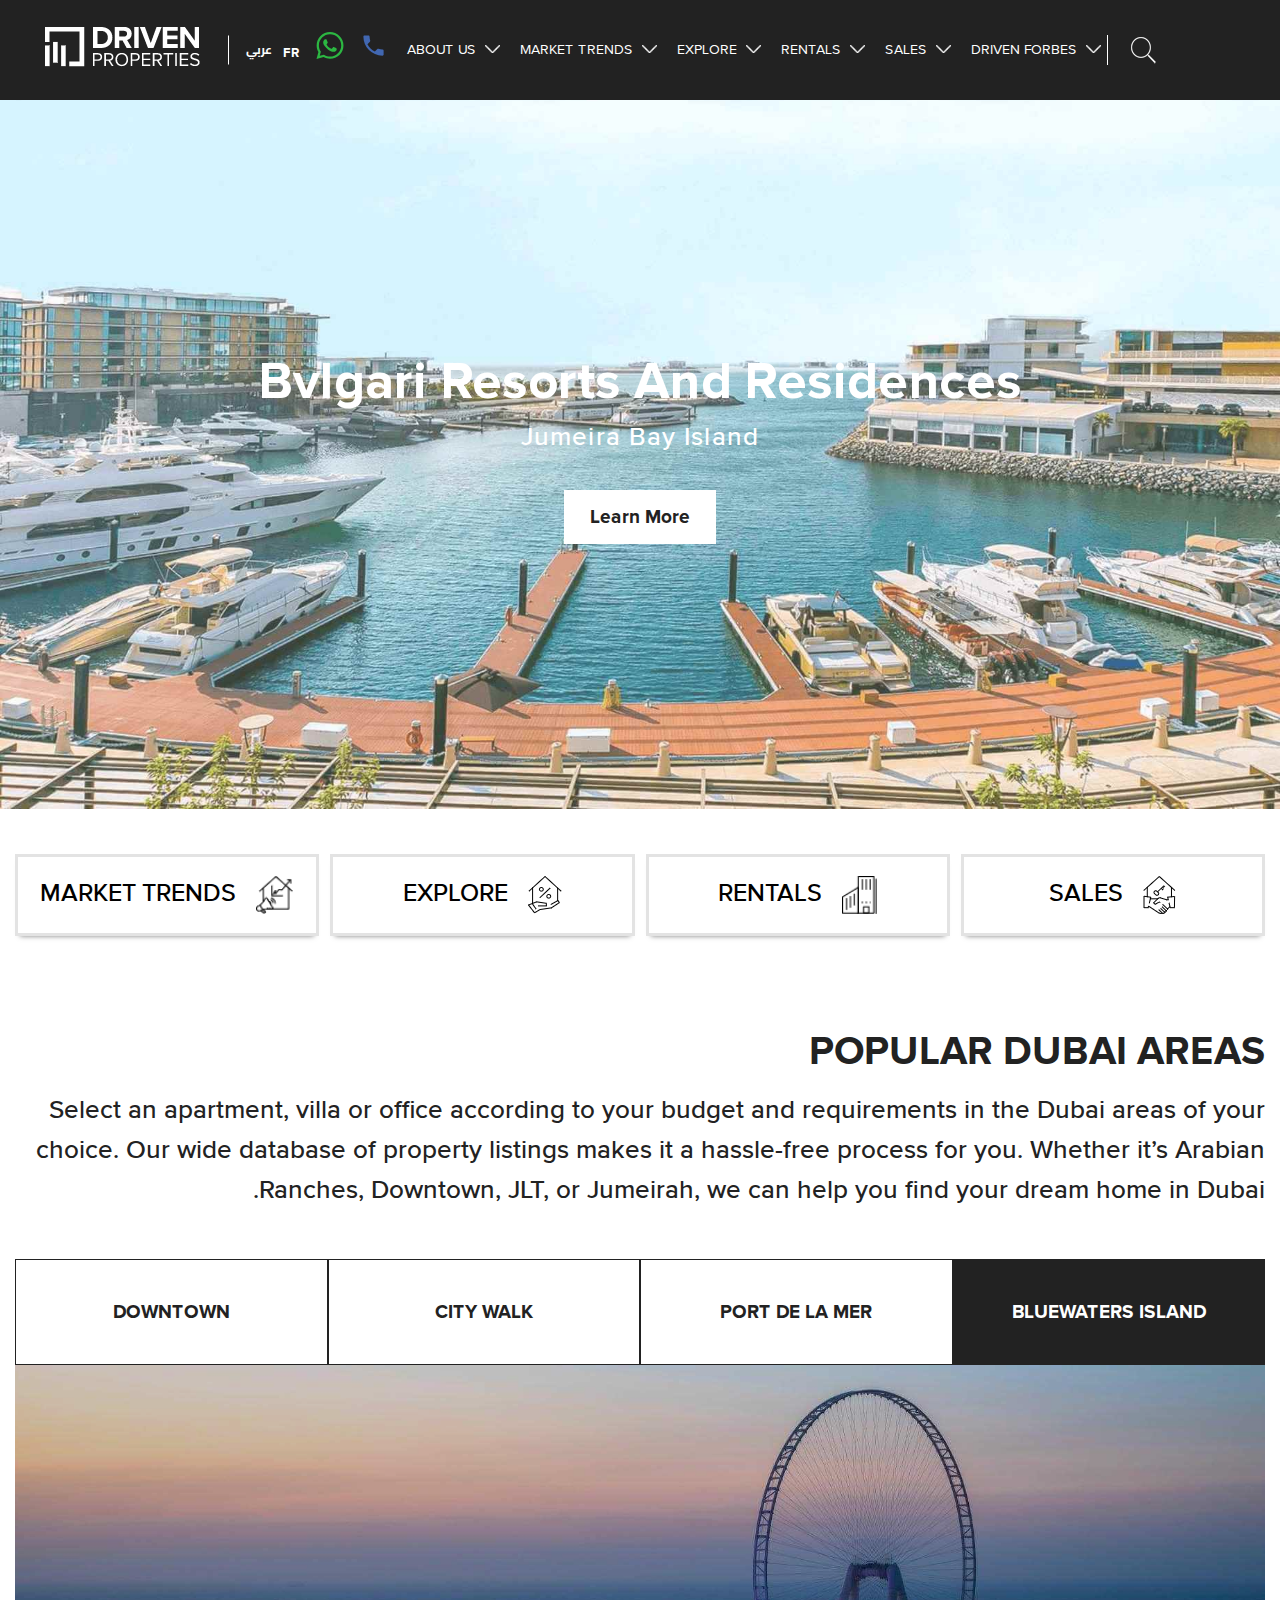
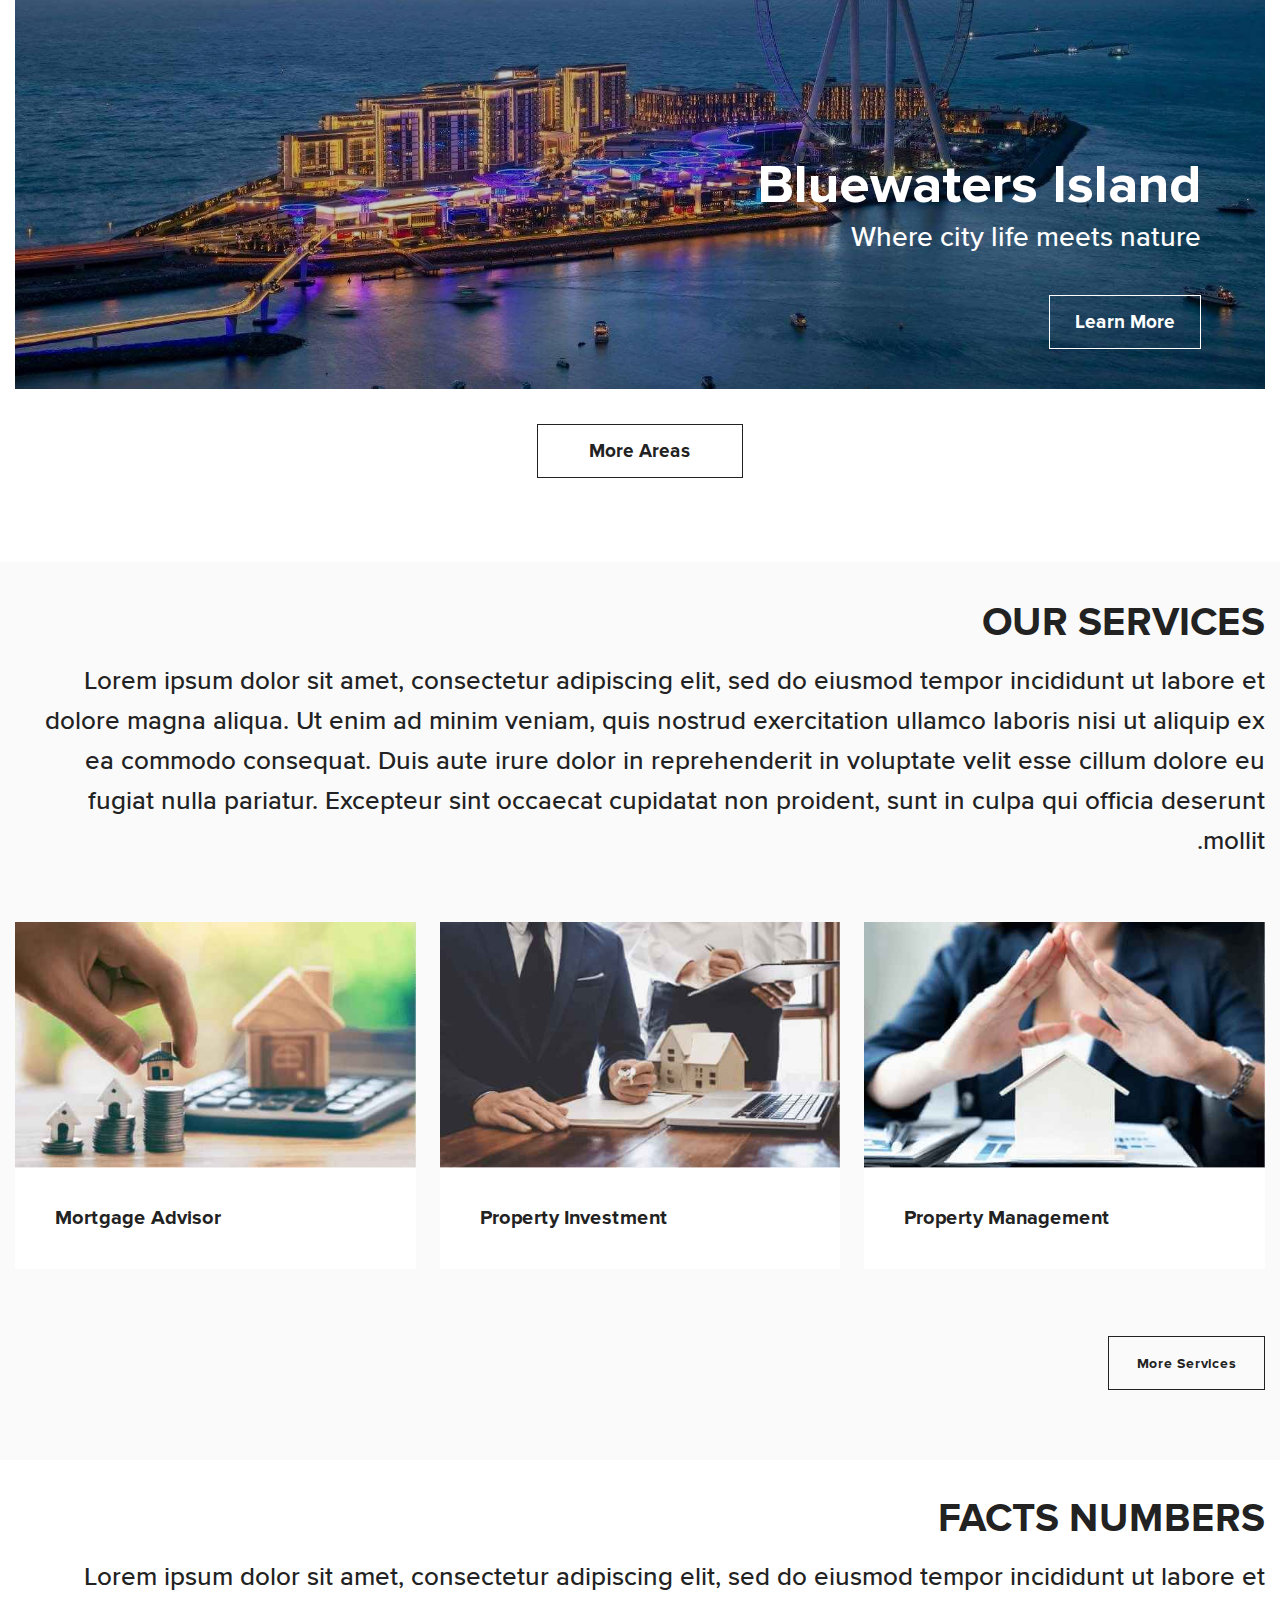
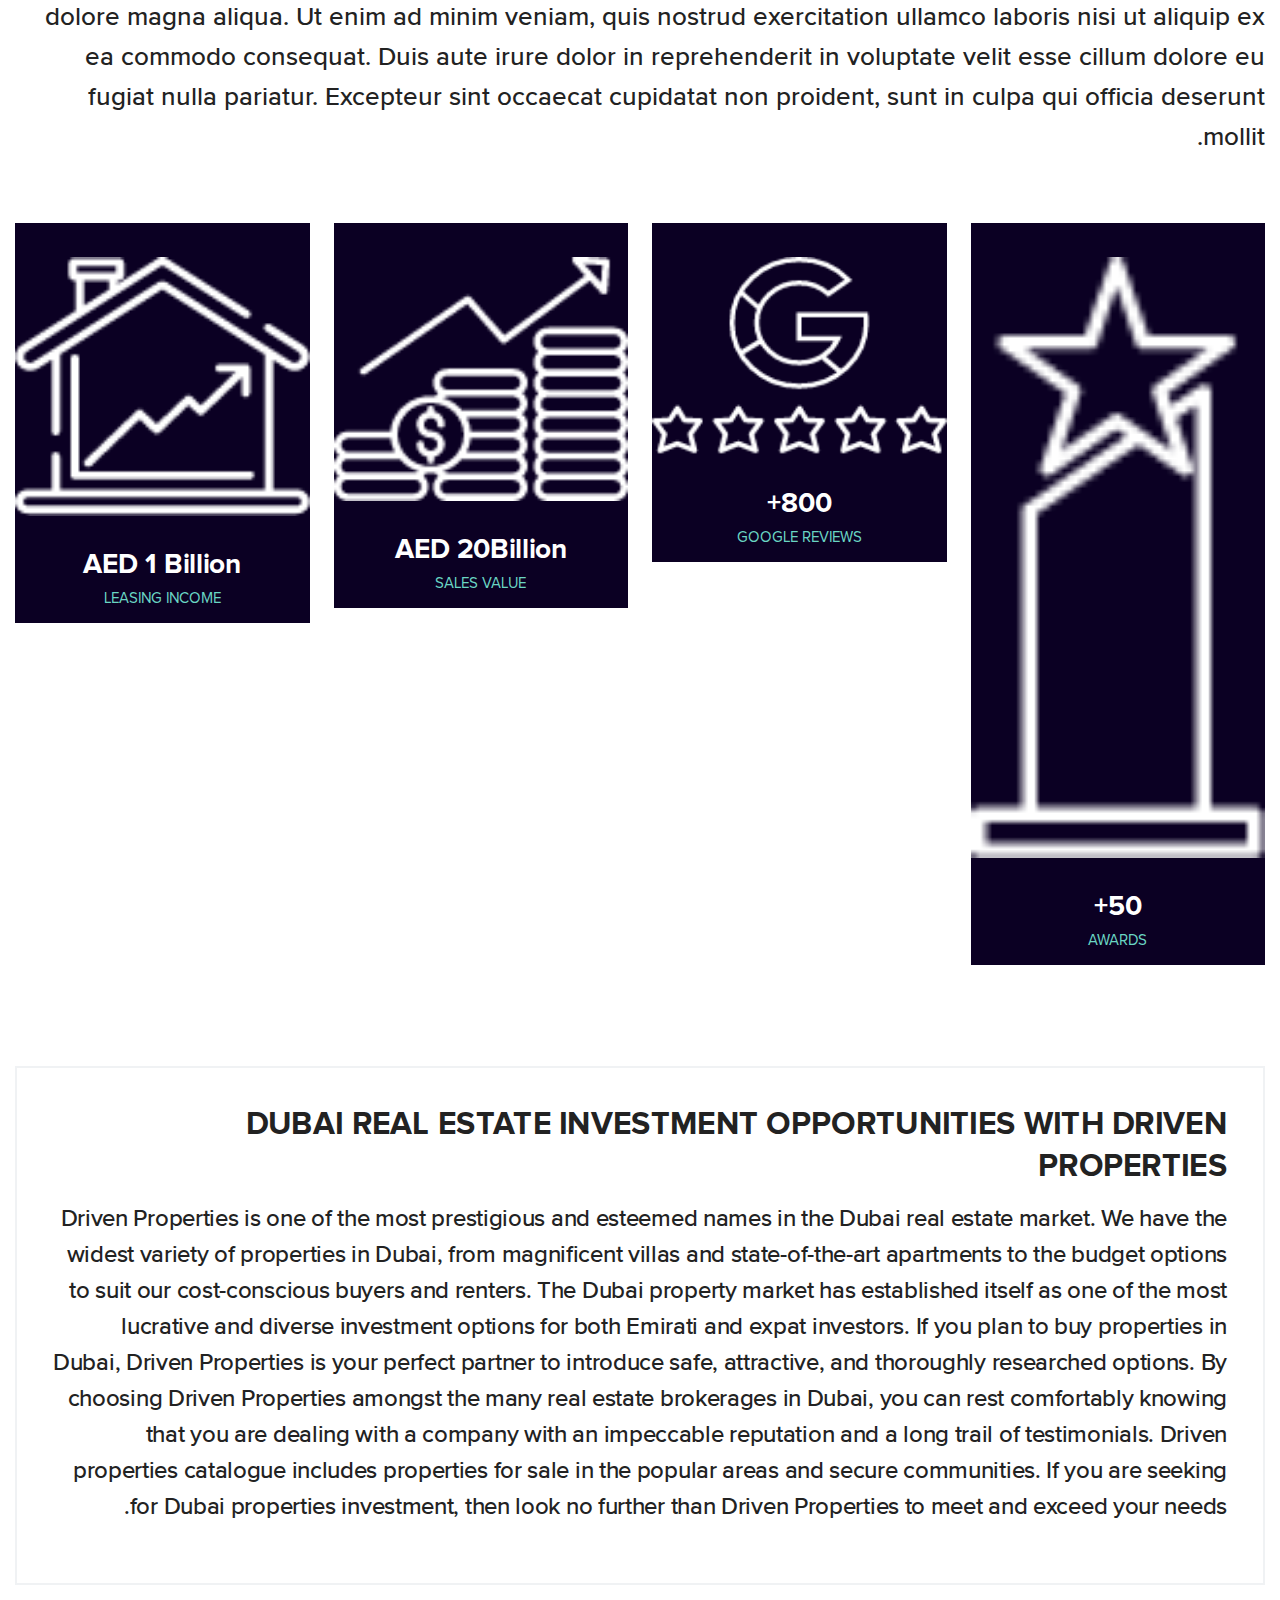
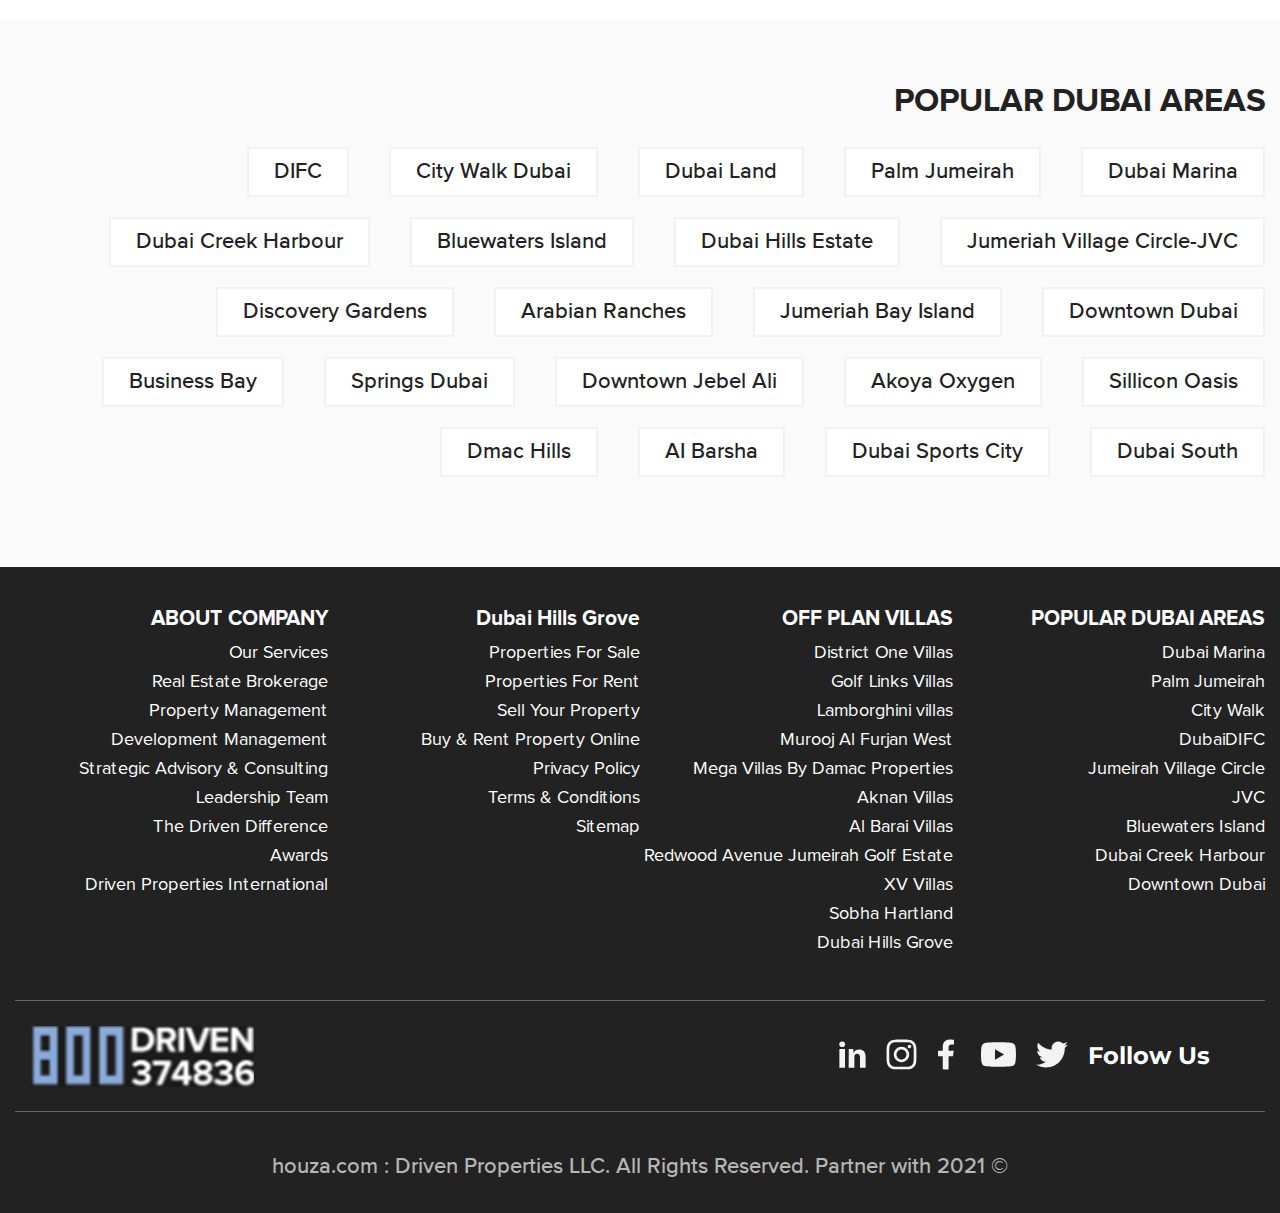
==== commit d997eb95: "update all" ====
--- a/index.html
+++ b/index.html
@@ -603,308 +603,6 @@
                         </div>
                     </div>
 
-                </div>
-                <div class="clear"></div>
-                <div class="dpx-search-area-floating-0">
-                  <div class="dpx-search-area-floating-inner">
-                    <div id="id-search-area-floating" class="dpx-show">
-                        <div class="row">
-                            <div class="">
-                                <div class="dpx-search-area-floating">
-                                    <div class="dpx-search-area-close">
-                                        <i class="fa fa-times" aria-hidden="true"></i>
-                                        <!--                        <i class="fas fa-times dpx-query-box" id="id-search-area-close"></i>-->
-                                    </div>   
-                                    <div class="dpx-search-area-tabs">
-                                        <form id="frmSearchi" name="frmSearchi" action="https://www.drivenproperties.com/find/listings" method="post">
-                                            <input type="hidden" id="hdby2" name="hdby" value="Sale">
-                                            <div class="txt">
-                                                <div class="dpx-tab-sale">
-                                                    <div class="dpx-search-unit-type active"><a href="javascript:;" title="Sale" class="dpx-query-box">For Sale</a></div>
-                                                </div>
-                                                <div class="dpx-tab-rent">
-                                                    <div class="dpx-search-unit-type"><a href="javascript:;" title="Rent" class="dpx-query-box">For Rent</a></div>
-                                                </div>
-                                            </div>
-                                            <div class=" ">
-                                                <div class="search-txt">
-
-                                                    <input type="text" id="searchTexti" name="search" class="dpx-search-box dpx-query-input" autocomplete="off" placeholder="Community or Project"><div id="suggesstion-box-22"></div>
-                                                </div>
-                                                <ul class="clearfix text-types">
-                                                    <li>
-                                                        <div class="type">
-                                                            <select id="unit-type" name="pty" class="dpx-query-select">
-                                                                <option value="Property">Property Type</option>
-                                                                <option value="Apartment">Apartment</option>
-                                                                <option value="Bulk Rent Units">Bulk Rent Units</option>
-                                                                <option value="Commercial Full Building">Commercial Full Building</option>
-                                                                <option value="Commercial Villa">Commercial Villa</option>
-                                                                <option value="Duplex">Duplex</option>
-                                                                <option value="Factory">Factory</option>
-                                                                <option value="Full floor">Full floor</option>
-                                                                <option value="Hotel">Hotel</option>
-                                                                <option value="Hotel Apartment">Hotel Apartment</option>
-                                                                <option value="Labour Camp">Labour Camp</option>
-                                                                <option value="Land Commercial">Land Commercial</option>
-                                                                <option value="Land Mixed Use">Land Mixed Use</option>
-                                                                <option value="Land Residential">Land Residential</option>
-                                                                <option value="Multiple Sale Units">Multiple Sale Units</option>
-                                                                <option value="Office">Office</option>
-                                                                <option value="Penthouse">Penthouse</option>
-                                                                <option value="Residential Building">Residential Building</option>
-                                                                <option value="Retail">Retail</option>
-                                                                <option value="Studio">Studio</option>
-                                                                <option value="Townhouse">Townhouse</option>
-                                                                <option value="Villa">Villa</option>
-                                                                <option value="Warehouse">Warehouse</option>
-                                                            </select>
-                                                        </div></li>
-                                                    <li><div class="type">
-                                                            <select id="unit-beds" name="beds" class="dpx-query-select">
-                                                                <option value="0">Bedroom</option>
-                                                                <option value="1">1 Bedroom</option>
-                                                                <option value="2">2 Bedrooms</option>
-                                                                <option value="3">3 Bedrooms</option>
-                                                                <option value="4">4 Bedrooms</option>
-                                                                <option value="5">5 Bedrooms</option>
-                                                                <option value="6">6 Bedrooms</option>
-                                                                <option value="7">7 Bedrooms</option>
-                                                                <option value="8">8 Bedrooms</option>
-                                                                <option value="9">9 Bedrooms</option>
-                                                                <option value="10">10 Bedrooms</option>
-                                                            </select>
-                                                        </div>   </li>
-                                                    <li> <div class="type">
-                                                            <select name="price" id="unit-price" class="dpx-query-select">
-                                                                <option value="Price">Price</option>
-                                                                <option class="dpx-rent-price dpx-hide" value="30000">30,000 AED/Year</option>
-                                                                <option class="dpx-rent-price dpx-hide" value="40000">40,000 AED/Year</option>
-                                                                <option class="dpx-rent-price dpx-hide" value="50000">50,000 AED/Year</option>
-                                                                <option class="dpx-rent-price dpx-hide" value="60000">60,000 AED/Year</option>
-                                                                <option class="dpx-rent-price dpx-hide" value="70000">70,000 AED/Year</option>
-                                                                <option class="dpx-rent-price dpx-hide" value="80000">80,000 AED/Year</option>
-                                                                <option class="dpx-rent-price dpx-hide" value="90000">90,000 AED/Year</option>
-                                                                <option class="dpx-rent-price dpx-hide" value="100000">100,000 AED/Year</option>
-                                                                <option class="dpx-rent-price dpx-hide" value="110000">110,000 AED/Year</option>
-                                                                <option class="dpx-rent-price dpx-hide" value="120000">120,000 AED/Year</option>
-                                                                <option class="dpx-rent-price dpx-hide" value="130000">130,000 AED/Year</option>
-                                                                <option class="dpx-rent-price dpx-hide" value="140000">140,000 AED/Year</option>
-                                                                <option class="dpx-rent-price dpx-hide" value="150000">150,000 AED/Year</option>
-                                                                <option class="dpx-rent-price dpx-hide" value="160000">160,000 AED/Year</option>
-                                                                <option class="dpx-rent-price dpx-hide" value="170000">170,000 AED/Year</option>
-                                                                <option class="dpx-rent-price dpx-hide" value="180000">180,000 AED/Year</option>
-                                                                <option class="dpx-rent-price dpx-hide" value="190000">190,000 AED/Year</option>
-                                                                <option class="dpx-rent-price dpx-hide" value="200000">200,000 AED/Year</option>
-                                                                <option class="dpx-rent-price dpx-hide" value="225000">225,000 AED/Year</option>
-                                                                <option class="dpx-rent-price dpx-hide" value="250000">250,000 AED/Year</option>
-                                                                <option class="dpx-rent-price dpx-hide" value="275000">275,000 AED/Year</option>
-                                                                <option class="dpx-rent-price dpx-hide" value="250000">250,000 AED/Year</option>
-                                                                <option class="dpx-rent-price dpx-hide" value="300000">300,000 AED/Year</option>
-                                                                <option class="dpx-rent-price dpx-hide" value="325000">325,000 AED/Year</option>
-                                                                <option class="dpx-rent-price dpx-hide" value="350000">350,000 AED/Year</option>
-                                                                <option class="dpx-rent-price dpx-hide" value="375000">375,000 AED/Year</option>
-                                                                <option class="dpx-rent-price dpx-hide" value="400000">400,000 AED/Year</option>
-                                                                <option class="dpx-rent-price dpx-hide" value="500000">500,000 AED/Year</option>
-                                                                <option class="dpx-rent-price dpx-hide" value="750000">750,000 AED/Year</option>
-                                                                <option class="dpx-rent-price dpx-hide" value="1000000">1,000,000 AED/Year</option>
-                                                                <option class="dpx-sale-price dpx-show" value="300000">300,000 AED</option>
-                                                                <option class="dpx-sale-price dpx-show" value="400000">400,000 AED</option>
-                                                                <option class="dpx-sale-price dpx-show" value="500000">500,000 AED</option>
-                                                                <option class="dpx-sale-price dpx-show" value="600000">600,000 AED</option>
-                                                                <option class="dpx-sale-price dpx-show" value="700000">700,000 AED</option>
-                                                                <option class="dpx-sale-price dpx-show" value="800000">800,000 AED</option>
-                                                                <option class="dpx-sale-price dpx-show" value="900000">900,000 AED</option>
-                                                                <option class="dpx-sale-price dpx-show" value="1000000">1,000,000 AED</option>
-                                                                <option class="dpx-sale-price dpx-show" value="1100000">1,100,000 AED</option>
-                                                                <option class="dpx-sale-price dpx-show" value="1200000">1,200,000 AED</option>
-                                                                <option class="dpx-sale-price dpx-show" value="1300000">1,300,000 AED</option>
-                                                                <option class="dpx-sale-price dpx-show" value="1400000">1,400,000 AED</option>
-                                                                <option class="dpx-sale-price dpx-show" value="1500000">1,500,000 AED</option>
-                                                                <option class="dpx-sale-price dpx-show" value="1600000">1,600,000 AED</option>
-                                                                <option class="dpx-sale-price dpx-show" value="1700000">1,700,000 AED</option>
-                                                                <option class="dpx-sale-price dpx-show" value="1800000">1,800,000 AED</option>
-                                                                <option class="dpx-sale-price dpx-show" value="1900000">1,900,000 AED</option>
-                                                                <option class="dpx-sale-price dpx-show" value="2000000">2,000,000 AED</option>
-                                                                <option class="dpx-sale-price dpx-show" value="2250000">2,250,000 AED</option>
-                                                                <option class="dpx-sale-price dpx-show" value="2500000">2,500,000 AED</option>
-                                                                <option class="dpx-sale-price dpx-show" value="2750000">2,750,000 AED</option>
-                                                                <option class="dpx-sale-price dpx-show" value="2500000">2,500,000 AED</option>
-                                                                <option class="dpx-sale-price dpx-show" value="3000000">3,000,000 AED</option>
-                                                                <option class="dpx-sale-price dpx-show" value="3250000">3,250,000 AED</option>
-                                                                <option class="dpx-sale-price dpx-show" value="3500000">3,500,000 AED</option>
-                                                                <option class="dpx-sale-price dpx-show" value="3750000">3,750,000 AED</option>
-                                                                <option class="dpx-sale-price dpx-show" value="4000000">4,000,000 AED</option>
-                                                                <option class="dpx-sale-price dpx-show" value="5000000">5,000,000 AED</option>
-                                                                <option class="dpx-sale-price dpx-show" value="7500000">7,500,000 AED</option>
-                                                                <option class="dpx-sale-price dpx-show" value="10000000">10,000,000 AED</option>
-                                                            </select>
-                                                        </div>   </li>
-                                                    <li>
-                                                        <ul class="clearfix size">
-                                                            <li>
-                                                                <div class="type1">
-                                                                    <select name="price" id="unit-price2" class="dpx-query-select">
-                                                                        <option value="Size">Min Size</option>
-                                                                        <option class="dpx-rent-price dpx-hide" value="30000">30,000 AED/Year</option>
-                                                                        <option class="dpx-rent-price dpx-hide" value="40000">40,000 AED/Year</option>
-                                                                        <option class="dpx-rent-price dpx-hide" value="50000">50,000 AED/Year</option>
-                                                                        <option class="dpx-rent-price dpx-hide" value="60000">60,000 AED/Year</option>
-                                                                        <option class="dpx-rent-price dpx-hide" value="70000">70,000 AED/Year</option>
-                                                                        <option class="dpx-rent-price dpx-hide" value="80000">80,000 AED/Year</option>
-                                                                        <option class="dpx-rent-price dpx-hide" value="90000">90,000 AED/Year</option>
-                                                                        <option class="dpx-rent-price dpx-hide" value="100000">100,000 AED/Year</option>
-                                                                        <option class="dpx-rent-price dpx-hide" value="110000">110,000 AED/Year</option>
-                                                                        <option class="dpx-rent-price dpx-hide" value="120000">120,000 AED/Year</option>
-                                                                        <option class="dpx-rent-price dpx-hide" value="130000">130,000 AED/Year</option>
-                                                                        <option class="dpx-rent-price dpx-hide" value="140000">140,000 AED/Year</option>
-                                                                        <option class="dpx-rent-price dpx-hide" value="150000">150,000 AED/Year</option>
-                                                                        <option class="dpx-rent-price dpx-hide" value="160000">160,000 AED/Year</option>
-                                                                        <option class="dpx-rent-price dpx-hide" value="170000">170,000 AED/Year</option>
-                                                                        <option class="dpx-rent-price dpx-hide" value="180000">180,000 AED/Year</option>
-                                                                        <option class="dpx-rent-price dpx-hide" value="190000">190,000 AED/Year</option>
-                                                                        <option class="dpx-rent-price dpx-hide" value="200000">200,000 AED/Year</option>
-                                                                        <option class="dpx-rent-price dpx-hide" value="225000">225,000 AED/Year</option>
-                                                                        <option class="dpx-rent-price dpx-hide" value="250000">250,000 AED/Year</option>
-                                                                        <option class="dpx-rent-price dpx-hide" value="275000">275,000 AED/Year</option>
-                                                                        <option class="dpx-rent-price dpx-hide" value="250000">250,000 AED/Year</option>
-                                                                        <option class="dpx-rent-price dpx-hide" value="300000">300,000 AED/Year</option>
-                                                                        <option class="dpx-rent-price dpx-hide" value="325000">325,000 AED/Year</option>
-                                                                        <option class="dpx-rent-price dpx-hide" value="350000">350,000 AED/Year</option>
-                                                                        <option class="dpx-rent-price dpx-hide" value="375000">375,000 AED/Year</option>
-                                                                        <option class="dpx-rent-price dpx-hide" value="400000">400,000 AED/Year</option>
-                                                                        <option class="dpx-rent-price dpx-hide" value="500000">500,000 AED/Year</option>
-                                                                        <option class="dpx-rent-price dpx-hide" value="750000">750,000 AED/Year</option>
-                                                                        <option class="dpx-rent-price dpx-hide" value="1000000">1,000,000 AED/Year</option>
-                                                                        <option class="dpx-sale-price dpx-show" value="300000">300,000 AED</option>
-                                                                        <option class="dpx-sale-price dpx-show" value="400000">400,000 AED</option>
-                                                                        <option class="dpx-sale-price dpx-show" value="500000">500,000 AED</option>
-                                                                        <option class="dpx-sale-price dpx-show" value="600000">600,000 AED</option>
-                                                                        <option class="dpx-sale-price dpx-show" value="700000">700,000 AED</option>
-                                                                        <option class="dpx-sale-price dpx-show" value="800000">800,000 AED</option>
-                                                                        <option class="dpx-sale-price dpx-show" value="900000">900,000 AED</option>
-                                                                        <option class="dpx-sale-price dpx-show" value="1000000">1,000,000 AED</option>
-                                                                        <option class="dpx-sale-price dpx-show" value="1100000">1,100,000 AED</option>
-                                                                        <option class="dpx-sale-price dpx-show" value="1200000">1,200,000 AED</option>
-                                                                        <option class="dpx-sale-price dpx-show" value="1300000">1,300,000 AED</option>
-                                                                        <option class="dpx-sale-price dpx-show" value="1400000">1,400,000 AED</option>
-                                                                        <option class="dpx-sale-price dpx-show" value="1500000">1,500,000 AED</option>
-                                                                        <option class="dpx-sale-price dpx-show" value="1600000">1,600,000 AED</option>
-                                                                        <option class="dpx-sale-price dpx-show" value="1700000">1,700,000 AED</option>
-                                                                        <option class="dpx-sale-price dpx-show" value="1800000">1,800,000 AED</option>
-                                                                        <option class="dpx-sale-price dpx-show" value="1900000">1,900,000 AED</option>
-                                                                        <option class="dpx-sale-price dpx-show" value="2000000">2,000,000 AED</option>
-                                                                        <option class="dpx-sale-price dpx-show" value="2250000">2,250,000 AED</option>
-                                                                        <option class="dpx-sale-price dpx-show" value="2500000">2,500,000 AED</option>
-                                                                        <option class="dpx-sale-price dpx-show" value="2750000">2,750,000 AED</option>
-                                                                        <option class="dpx-sale-price dpx-show" value="2500000">2,500,000 AED</option>
-                                                                        <option class="dpx-sale-price dpx-show" value="3000000">3,000,000 AED</option>
-                                                                        <option class="dpx-sale-price dpx-show" value="3250000">3,250,000 AED</option>
-                                                                        <option class="dpx-sale-price dpx-show" value="3500000">3,500,000 AED</option>
-                                                                        <option class="dpx-sale-price dpx-show" value="3750000">3,750,000 AED</option>
-                                                                        <option class="dpx-sale-price dpx-show" value="4000000">4,000,000 AED</option>
-                                                                        <option class="dpx-sale-price dpx-show" value="5000000">5,000,000 AED</option>
-                                                                        <option class="dpx-sale-price dpx-show" value="7500000">7,500,000 AED</option>
-                                                                        <option class="dpx-sale-price dpx-show" value="10000000">10,000,000 AED</option>
-                                                                    </select>
-                                                                </div>   
-
-
-                                                            </li>
-                                                            <li>
-                                                                <div class="type2">
-                                                                    <select name="price" id="unit-price3" class="dpx-query-select">
-                                                                        <option value="Max">Max Size</option>
-                                                                        <option class="dpx-rent-price dpx-hide" value="30000">30,000 AED/Year</option>
-                                                                        <option class="dpx-rent-price dpx-hide" value="40000">40,000 AED/Year</option>
-                                                                        <option class="dpx-rent-price dpx-hide" value="50000">50,000 AED/Year</option>
-                                                                        <option class="dpx-rent-price dpx-hide" value="60000">60,000 AED/Year</option>
-                                                                        <option class="dpx-rent-price dpx-hide" value="70000">70,000 AED/Year</option>
-                                                                        <option class="dpx-rent-price dpx-hide" value="80000">80,000 AED/Year</option>
-                                                                        <option class="dpx-rent-price dpx-hide" value="90000">90,000 AED/Year</option>
-                                                                        <option class="dpx-rent-price dpx-hide" value="100000">100,000 AED/Year</option>
-                                                                        <option class="dpx-rent-price dpx-hide" value="110000">110,000 AED/Year</option>
-                                                                        <option class="dpx-rent-price dpx-hide" value="120000">120,000 AED/Year</option>
-                                                                        <option class="dpx-rent-price dpx-hide" value="130000">130,000 AED/Year</option>
-                                                                        <option class="dpx-rent-price dpx-hide" value="140000">140,000 AED/Year</option>
-                                                                        <option class="dpx-rent-price dpx-hide" value="150000">150,000 AED/Year</option>
-                                                                        <option class="dpx-rent-price dpx-hide" value="160000">160,000 AED/Year</option>
-                                                                        <option class="dpx-rent-price dpx-hide" value="170000">170,000 AED/Year</option>
-                                                                        <option class="dpx-rent-price dpx-hide" value="180000">180,000 AED/Year</option>
-                                                                        <option class="dpx-rent-price dpx-hide" value="190000">190,000 AED/Year</option>
-                                                                        <option class="dpx-rent-price dpx-hide" value="200000">200,000 AED/Year</option>
-                                                                        <option class="dpx-rent-price dpx-hide" value="225000">225,000 AED/Year</option>
-                                                                        <option class="dpx-rent-price dpx-hide" value="250000">250,000 AED/Year</option>
-                                                                        <option class="dpx-rent-price dpx-hide" value="275000">275,000 AED/Year</option>
-                                                                        <option class="dpx-rent-price dpx-hide" value="250000">250,000 AED/Year</option>
-                                                                        <option class="dpx-rent-price dpx-hide" value="300000">300,000 AED/Year</option>
-                                                                        <option class="dpx-rent-price dpx-hide" value="325000">325,000 AED/Year</option>
-                                                                        <option class="dpx-rent-price dpx-hide" value="350000">350,000 AED/Year</option>
-                                                                        <option class="dpx-rent-price dpx-hide" value="375000">375,000 AED/Year</option>
-                                                                        <option class="dpx-rent-price dpx-hide" value="400000">400,000 AED/Year</option>
-                                                                        <option class="dpx-rent-price dpx-hide" value="500000">500,000 AED/Year</option>
-                                                                        <option class="dpx-rent-price dpx-hide" value="750000">750,000 AED/Year</option>
-                                                                        <option class="dpx-rent-price dpx-hide" value="1000000">1,000,000 AED/Year</option>
-                                                                        <option class="dpx-sale-price dpx-show" value="300000">300,000 AED</option>
-                                                                        <option class="dpx-sale-price dpx-show" value="400000">400,000 AED</option>
-                                                                        <option class="dpx-sale-price dpx-show" value="500000">500,000 AED</option>
-                                                                        <option class="dpx-sale-price dpx-show" value="600000">600,000 AED</option>
-                                                                        <option class="dpx-sale-price dpx-show" value="700000">700,000 AED</option>
-                                                                        <option class="dpx-sale-price dpx-show" value="800000">800,000 AED</option>
-                                                                        <option class="dpx-sale-price dpx-show" value="900000">900,000 AED</option>
-                                                                        <option class="dpx-sale-price dpx-show" value="1000000">1,000,000 AED</option>
-                                                                        <option class="dpx-sale-price dpx-show" value="1100000">1,100,000 AED</option>
-                                                                        <option class="dpx-sale-price dpx-show" value="1200000">1,200,000 AED</option>
-                                                                        <option class="dpx-sale-price dpx-show" value="1300000">1,300,000 AED</option>
-                                                                        <option class="dpx-sale-price dpx-show" value="1400000">1,400,000 AED</option>
-                                                                        <option class="dpx-sale-price dpx-show" value="1500000">1,500,000 AED</option>
-                                                                        <option class="dpx-sale-price dpx-show" value="1600000">1,600,000 AED</option>
-                                                                        <option class="dpx-sale-price dpx-show" value="1700000">1,700,000 AED</option>
-                                                                        <option class="dpx-sale-price dpx-show" value="1800000">1,800,000 AED</option>
-                                                                        <option class="dpx-sale-price dpx-show" value="1900000">1,900,000 AED</option>
-                                                                        <option class="dpx-sale-price dpx-show" value="2000000">2,000,000 AED</option>
-                                                                        <option class="dpx-sale-price dpx-show" value="2250000">2,250,000 AED</option>
-                                                                        <option class="dpx-sale-price dpx-show" value="2500000">2,500,000 AED</option>
-                                                                        <option class="dpx-sale-price dpx-show" value="2750000">2,750,000 AED</option>
-                                                                        <option class="dpx-sale-price dpx-show" value="2500000">2,500,000 AED</option>
-                                                                        <option class="dpx-sale-price dpx-show" value="3000000">3,000,000 AED</option>
-                                                                        <option class="dpx-sale-price dpx-show" value="3250000">3,250,000 AED</option>
-                                                                        <option class="dpx-sale-price dpx-show" value="3500000">3,500,000 AED</option>
-                                                                        <option class="dpx-sale-price dpx-show" value="3750000">3,750,000 AED</option>
-                                                                        <option class="dpx-sale-price dpx-show" value="4000000">4,000,000 AED</option>
-                                                                        <option class="dpx-sale-price dpx-show" value="5000000">5,000,000 AED</option>
-                                                                        <option class="dpx-sale-price dpx-show" value="7500000">7,500,000 AED</option>
-                                                                        <option class="dpx-sale-price dpx-show" value="10000000">10,000,000 AED</option>
-                                                                    </select>
-                                                                </div>   
-
-
-                                                            </li>
-                                                        </ul>
-                                                    </li>
-                                                </ul>
-                                                <ul class="clearfix btns">
-                                                    <li>
-                                                        <div class="map">
-                                                            <a href="#">Map View</a>
-                                                        </div>
-                                                    </li>
-                                                    <li>
-                                                        <div class="">
-                                                            <button type="submit" class="btn btn-block">Search</button>
-                                                        </div>
-                                                    </li>
-
-                                                </ul>
-
-                                            </div>
-                                        </form>
-                                    </div>                 
-                                </div>
-                            </div>
-                        </div>
-                    </div>
-                  </div>
                 </div>
             </header> 
             <!--header-end-->
--- a/css/style.css
+++ b/css/style.css
@@ -5528,10 +5528,8 @@
     font-family: 'Proxima Nova Rg';
     src: url('../fonts/ProximaNova-Regular.eot');
     src: url('../fonts/ProximaNova-Regular.eot?#iefix') format('embedded-opentype'),
-        url('../fonts/ProximaNova-Regular.woff2') format('woff2'),
         url('../fonts/ProximaNova-Regular.woff') format('woff'),
-        url('../fonts/ProximaNova-Regular.ttf') format('truetype'),
-        url('../fonts/ProximaNova-Regular.svg#ProximaNova-Regular') format('svg');
+        url('../fonts/ProximaNova-Regular.ttf') format('truetype');
     font-weight: normal;
     font-style: normal;
     font-display: swap;
@@ -5541,10 +5539,8 @@
     font-family: 'ProximaNova';
     src: url('../fonts/ProximaNova-Medium.eot');
     src: url('../fonts/ProximaNova-Medium.eot?#iefix') format('embedded-opentype'),
-        url('../fonts/ProximaNova-Medium.woff2') format('woff2'),
         url('../fonts/ProximaNova-Medium.woff') format('woff'),
-        url('../fonts/ProximaNova-Medium.ttf') format('truetype'),
-        url('../fonts/ProximaNova-Medium.svg#ProximaNova-Medium') format('svg');
+        url('../fonts/ProximaNova-Medium.ttf') format('truetype');
     font-weight: 500;
     font-style: normal;
     font-display: swap;
@@ -5556,10 +5552,8 @@
     font-family: 'Proxima Nova Rg';
     src: url('../fonts/ProximaNova-Bold.eot');
     src: url('../fonts/ProximaNova-Bold.eot?#iefix') format('embedded-opentype'),
-        url('../fonts/ProximaNova-Bold.woff2') format('woff2'),
         url('../fonts/ProximaNova-Bold.woff') format('woff'),
-        url('../fonts/ProximaNova-Bold.ttf') format('truetype'),
-        url('../fonts/ProximaNova-Bold.svg#ProximaNova-Bold') format('svg');
+        url('../fonts/ProximaNova-Bold.ttf') format('truetype');
     font-weight: bold;
     font-style: normal;
     font-display: swap;
@@ -5596,6 +5590,13 @@
     float: left;
     width: 42%;
     display: inline-block;
+}
+
+.header-lft a img {
+    height: 100%;
+    width: 100%;
+    max-width: 160px;
+    object-fit: none;
 }
 
 .header-rgt {
@@ -6962,6 +6963,7 @@
 
 .leadership-team-top .image-holder img {
     width: 100%;
+    height: 100%;
 }
 
 .leadership-team-top .image-holder .text-inner {
@@ -7020,6 +7022,11 @@
     background: #fafafa;
 }
 
+.leadership-right .leadership-holder img {
+    height: 100%;
+    width: 100%;
+}
+
 .leadership-text {
     padding: 15px 10px 20px;
 }
@@ -7085,6 +7092,7 @@
 .team-box .image-holder img {
     width: 100%;
     transition: .3s;
+    height: 100%;
 }
 
 .team-box {
@@ -7123,6 +7131,11 @@
 /****** DRIVEN TEAM  *******/
 .driven-team-inner .image-holder {
     margin: 40px 0;
+}
+
+.image-holder img {
+    width: 100%;
+    height: 100%;
 }
 
 .driven-team-box {
@@ -7175,6 +7188,8 @@
 
 .estate-company-box .imahe-holder img {
     transition: .3s;
+    width: 100%;
+    height: 100%;
 }
 
 .estate-company-box .imahe-holder:hover img {
@@ -7317,7 +7332,10 @@
 }
 
 .teatimonial-box .image-holder img {
-    width: 120px;
+    width: 100%;
+    height: 100%;
+    object-fit: cover;
+    object-position: top;
 }
 
 .teatimonial-box .text-box {
@@ -7420,6 +7438,7 @@
 
 .preferred-partners .preferred-box .image-holder img {
     width: 100%;
+    height: 100%;
 }
 
 .preferred-partners .preferred-box .text-box {
@@ -8024,6 +8043,11 @@
     cursor: pointer;
 }
 
+.dpx-header-search-box img {
+    height: 100%;
+    object-fit: none;
+}
+
 .dpx-search-area-floating .dpx-search-area-close {
     padding-top: 10px;
     text-align: right;
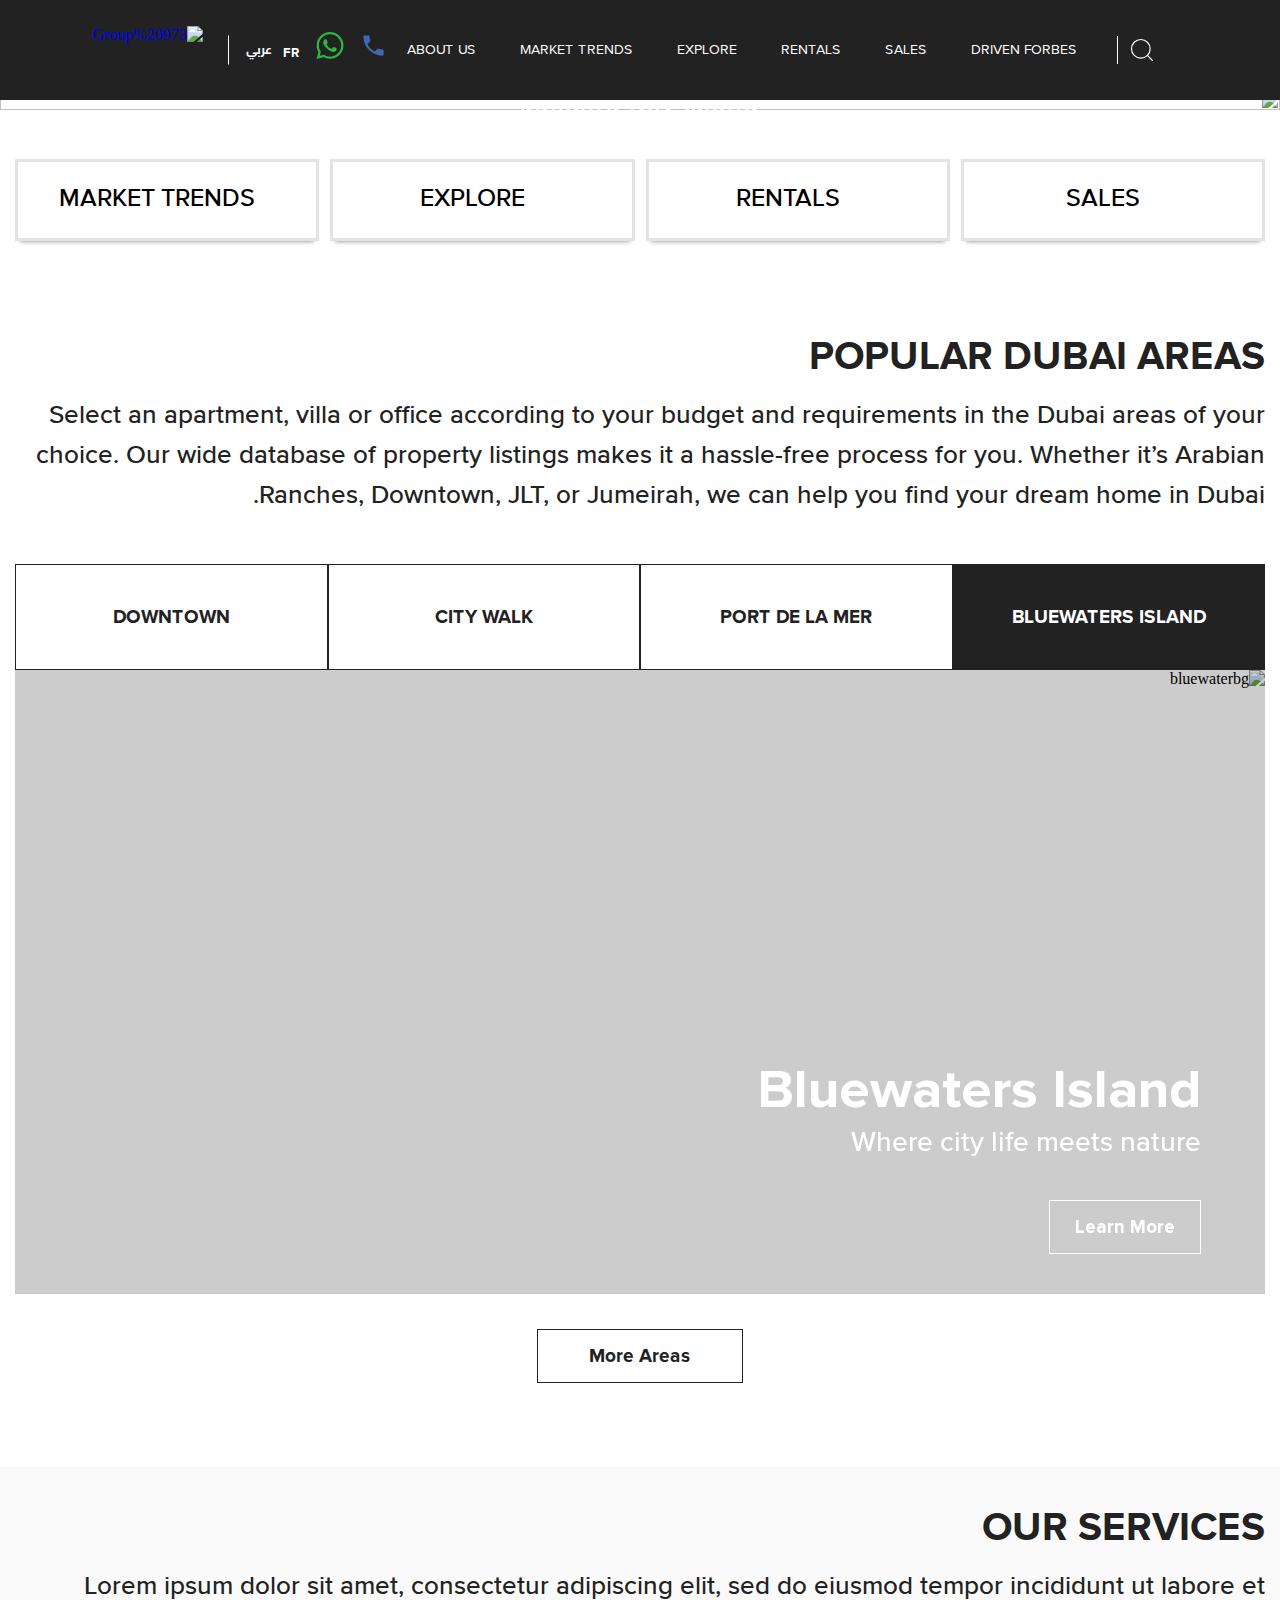
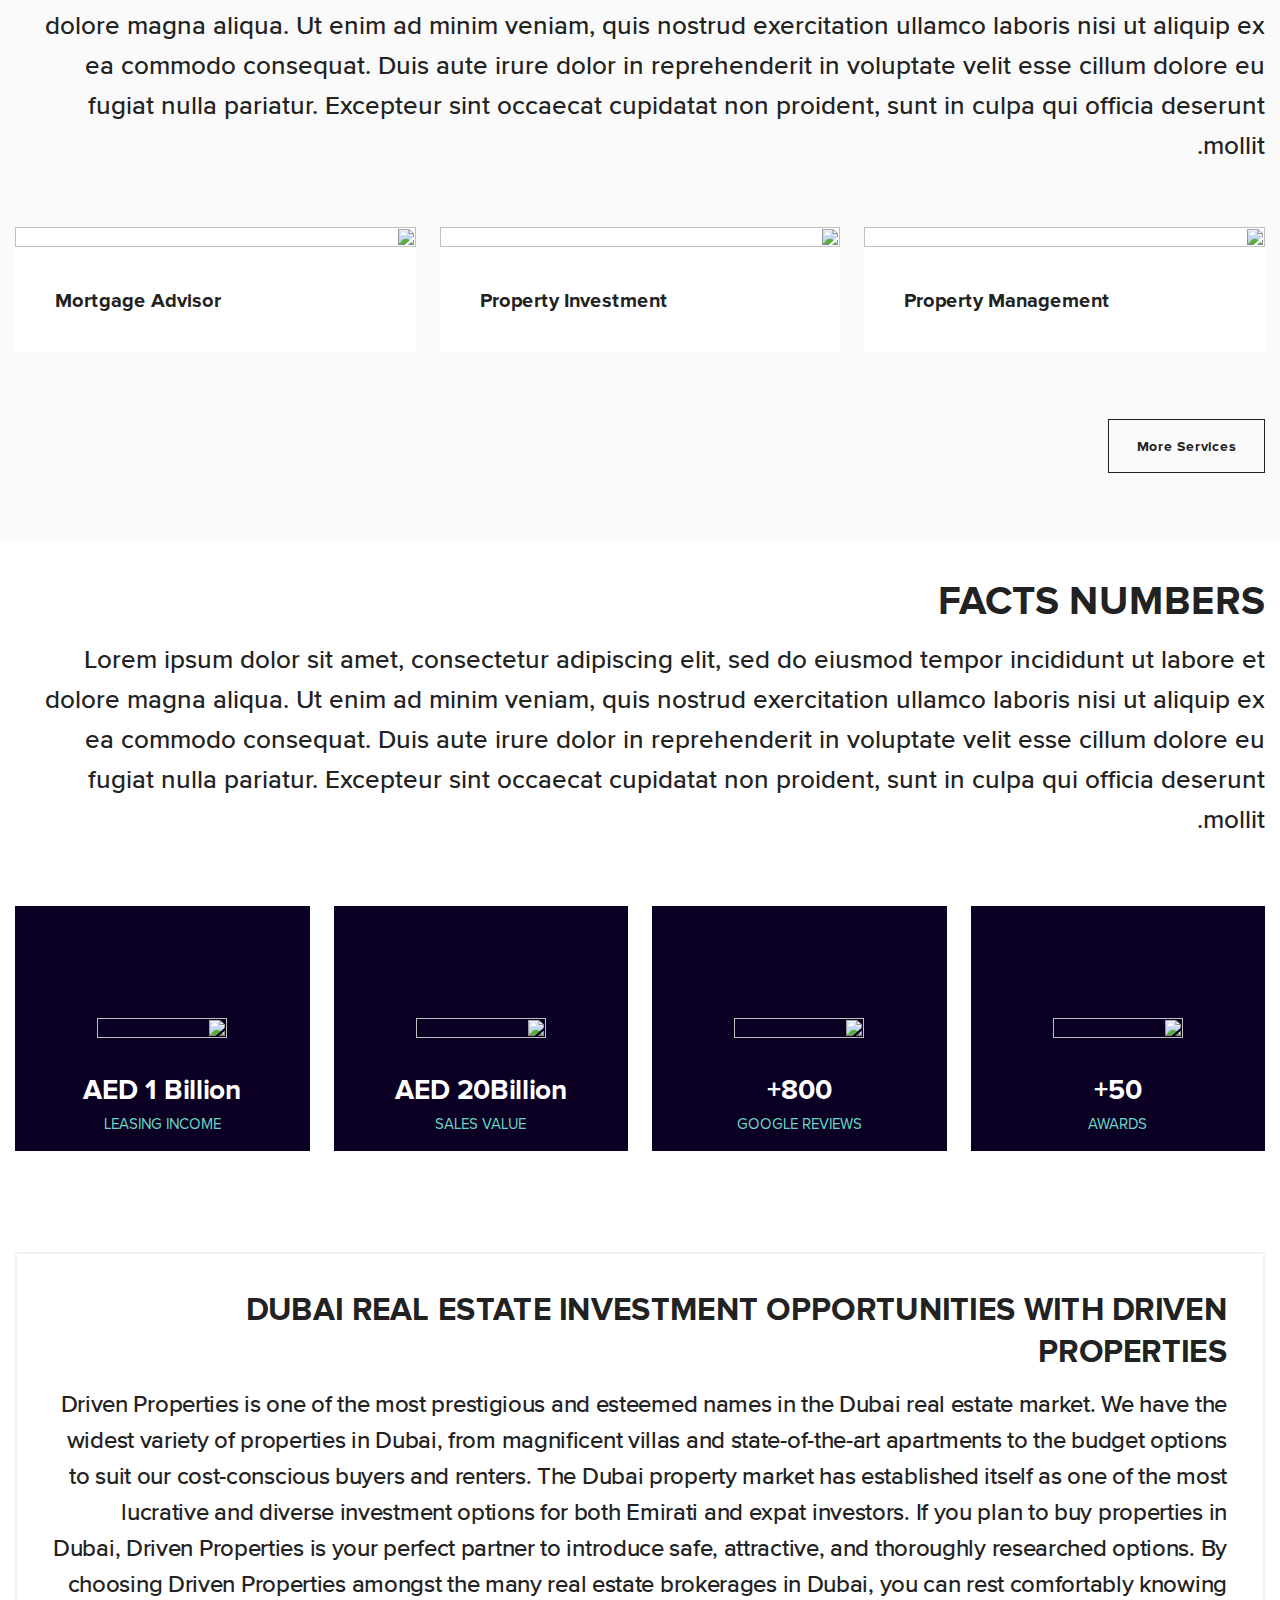
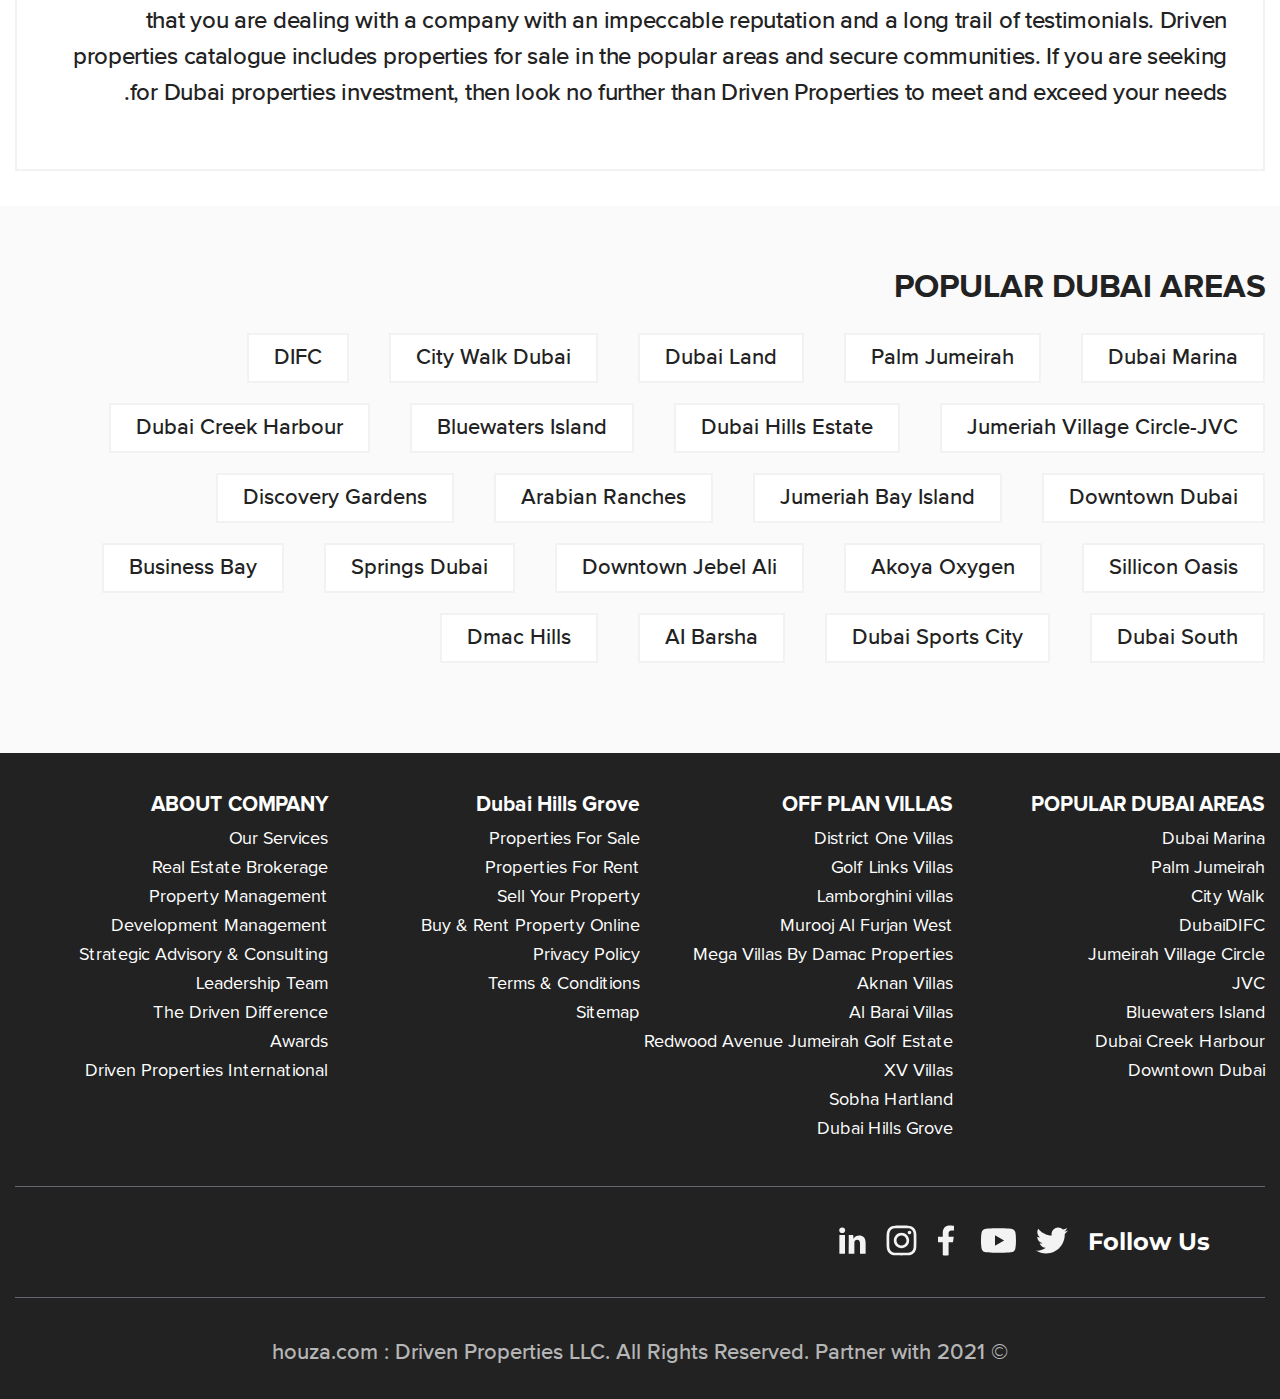
==== commit 76e0d53d: "updated" ====
--- a/index.html
+++ b/index.html
@@ -17,6 +17,7 @@
     <body>
         <div class="side_bar"></div>
         <div class="wrapper">
+            
             <!--header-start-->
             <header>
                 <button title="button" class="menu_icon">
@@ -26,15 +27,16 @@
                 </button>
                 <div class="header-lft">
                     <a href="#">
-                        <img src="images/Group%20973.png" alt="Group%20973" width="155" height="40">
+                        <img loading="lazy" src="https://ik.imagekit.io/sgmmslom0im/Group_973_X_ZoLPLCTe4.png?ik-sdk-version=javascript-1.4.3&updatedAt=1647027593333" alt="Group%20973" width="155" height="40">
                     </a>
                 </div>
                 <div class="header-rgt">
                     <div class="header-in">
                         <div class="search">
-                            <span class="dpx-header-search-box dpx-show">
-                                <img src="images/search-zoom-2.png" id="idHeaderZoom" alt="Search" title="Search">
-                            </span>
+                            <a href="#" class="search_btn">
+                                <svg xmlns="http://www.w3.org/2000/svg" width="28" height="28" viewBox="0 0 24 24" fill="none" stroke="currentColor" stroke-width="1" stroke-linecap="round" stroke-linejoin="round" class="feather feather-search"><circle cx="11" cy="11" r="8"></circle><line x1="21" y1="21" x2="16.65" y2="16.65"></line>
+                                </svg>
+                            </a>
                         </div>
                         <nav>
                             <ul class="clearfix">
@@ -585,16 +587,8 @@
                     </div>
                     <div class="menu-icons">
                         <div class="search1 mole">
-                            <!--
-                                                       <form class="searchbox">
-                                    <input type="search" placeholder="Search......" name="search" class="searchbox-input" onkeyup="buttonUp();" required>
-                                    <input type="submit" class="searchbox-submit" value="GO">
-                                    <span class="searchbox-icon"><i class="fa fa-search" aria-hidden="true"></i>
-                            </span>
-                                </form>
-                            -->
                             <span class="dpx-header-search-box dpx-show">
-                                <img src="images/search-zoom-2.png" id="idHeaderZoom2" alt="Search" title="Search">
+                                <img loading="lazy" src="https://ik.imagekit.io/sgmmslom0im/search-zoom-2_0NyRP79l_.png?ik-sdk-version=javascript-1.4.3&updatedAt=1647027603136" id="idHeaderZoom2" alt="Search" title="Search">
                             </span>
                         </div>
                         <div class="icons mole">
@@ -602,9 +596,81 @@
                             <small>عربي</small>
                         </div>
                     </div>
-
                 </div>
             </header> 
+
+            <!-- search_bar -->
+            <section class="search_bar">
+                <div class="container">
+                    <a href="#" class="close_src">+</a>
+                    <div class="row">
+                        <div class="col-lg-12">
+                            <div class="search_top">
+                                <button class="active">For Sale</button>
+                                <button>For Rent</button>
+                            </div>
+                            <div class="search_mid">
+                                <div class="src_input">
+                                    <input type="text" placeholder="Community or Tower">
+                                    <a href="#">
+                                        <svg xmlns="http://www.w3.org/2000/svg" width="28" height="28" viewBox="0 0 24 24" fill="none" stroke="currentColor" stroke-width="1" stroke-linecap="round" stroke-linejoin="round" class="feather feather-search"><circle cx="11" cy="11" r="8"></circle><line x1="21" y1="21" x2="16.65" y2="16.65"></line>
+                                        </svg>
+                                    </a>
+                                </div>
+                                <div class="src_filter">
+                                    
+                                    <div class="select">
+                                        <select id="year">
+                                            <option value="hide">-- Day --</option>
+                                            <option value="Monday">Monday</option>
+                                            <option value="Tuesday">Tuesday</option>
+                                            <option value="Wednesday">Wednesday</option>
+                                            <option value="Thursday">Thursday</option>
+                                            <option value="Friday">Friday</option>
+                                            <option value="Saturday">Saturday</option>
+                                            <option value="Sunday">Sunday</option>
+                                        </select>
+                                    </div>
+
+                                    <div class="select">
+                                        <select id="mounth">
+                                            <option value="hide">-- Month --</option>
+                                            <option value="january">January</option>
+                                            <option value="february">February</option>
+                                            <option value="march">March</option>
+                                            <option value="april">April</option>
+                                            <option value="may">May</option>
+                                            <option value="june">June</option>
+                                            <option value="july">July</option>
+                                            <option value="august">August</option>
+                                            <option value="september">September</option>
+                                            <option value="october">October</option>
+                                            <option value="november">November</option>
+                                            <option value="december">December</option>
+                                        </select> 
+                                    </div>
+                                    
+                                    <div class="select">
+                                        <select id="year">
+                                            <option value="hide">-- Year --</option>
+                                            <option value="2010">2010</option>
+                                            <option value="2011">2011</option>
+                                            <option value="2012">2012</option>
+                                            <option value="2013">2013</option>
+                                            <option value="2014">2014</option>
+                                            <option value="2015">2015</option>
+                                        </select>
+                                    </div>
+
+                                </div>
+                            </div>
+                            <div class="Search_btm">
+                                <a href="#">Search</a>
+                            </div>
+                        </div>
+                    </div>
+                </div>
+            </section>
             <!--header-end-->
 
             <section class="banner-sec">
@@ -612,7 +678,7 @@
                     <div class="carousel-inner">
                         <div class="carousel-item active">
                             <div class="image-holder">
-                                <img src="images/banner-img.png" alt="" class="img-fluid w-100" />
+                                <img loading="lazy" src="https://ik.imagekit.io/sgmmslom0im/banner-img_B2_0NfJOC.png?ik-sdk-version=javascript-1.4.3&updatedAt=1647027576146" alt="" class="img-fluid w-100" />
                             </div>
                             <div class="text-box">
                                 <h1>Bvlgari Resorts And Residences</h1>
@@ -622,7 +688,7 @@
                         </div>
                         <div class="carousel-item">
                             <div class="image-holder">
-                                <img src="images/banner-img.png" alt="" class="img-fluid w-100" />
+                                <img loading="lazy" src="https://ik.imagekit.io/sgmmslom0im/banner-img_B2_0NfJOC.png?ik-sdk-version=javascript-1.4.3&updatedAt=1647027576146" alt="" class="img-fluid w-100" />
                             </div>
                             <div class="text-box">
                                 <h1>Bvlgari Resorts And Residences</h1>
@@ -632,7 +698,7 @@
                         </div>
                         <div class="carousel-item">
                             <div class="image-holder">
-                                <img src="images/banner-img.png" alt="" class="img-fluid w-100" />
+                                <img loading="lazy" src="https://ik.imagekit.io/sgmmslom0im/banner-img_B2_0NfJOC.png?ik-sdk-version=javascript-1.4.3&updatedAt=1647027576146" alt="" class="img-fluid w-100" />
                             </div>
                             <div class="text-box">
                                 <h1>Bvlgari Resorts And Residences</h1>
@@ -652,10 +718,10 @@
                         <div class="col-12">
                             <div class="populat-area-list">
                                 <ul>
-                                    <li><a href=""><img src="images/buy-property-icon.png" alt="" />SALES</a></li>
-                                    <li><a href=""><img src="images/property-devs-icon.png" alt="" />RENTALS</a></li>
-                                    <li><a href=""><img src="images/rent-property-icon.png" alt="" />EXPLORE</a></li>
-                                    <li><a href=""><img src="images/marketing-stats-icon.png" alt="" />MARKET TRENDS</a></li>
+                                    <li><a href=""><img loading="lazy" src="https://ik.imagekit.io/sgmmslom0im/buy-property-icon_GaVUVTIAN.png?ik-sdk-version=javascript-1.4.3&updatedAt=1647027577467" alt="" />SALES</a></li>
+                                    <li><a href=""><img loading="lazy" src="https://ik.imagekit.io/sgmmslom0im/property-devs-icon_-hd9uU1aZ.png?ik-sdk-version=javascript-1.4.3&updatedAt=1647027601941" alt="" />RENTALS</a></li>
+                                    <li><a href=""><img loading="lazy" src="https://ik.imagekit.io/sgmmslom0im/rent-property-icon_ZN4e4GPcM.png?ik-sdk-version=javascript-1.4.3&updatedAt=1647027602576" alt="" />EXPLORE</a></li>
+                                    <li><a href=""><img loading="lazy" src="https://ik.imagekit.io/sgmmslom0im/marketing-stats-icon_b6oeCWVgR.png?ik-sdk-version=javascript-1.4.3&updatedAt=1647027597390" alt="" />MARKET TRENDS</a></li>
                                 </ul>
                             </div>
                             <div class="title">
@@ -669,25 +735,25 @@
                                 <div class="tab_links">
                                     <ul class="nav nav-pills" id="pills-tab" role="tablist">
                                         <li class="nav-item" role="presentation">
-                                            <a href="#" class="nav-link active" id="pills-bluewater-tab" data-bs-toggle="pill" data-bs-target="#pills-bluewater" role="tab" aria-controls="pills-bluewater" aria-selected="true">BLUEWATERS ISLAND</a>
+                                            <a href="#" class="nav-link active" id="pills-bluewater-tab" >BLUEWATERS ISLAND</a>
                                         </li>
                                         <li class="nav-item" role="presentation">
-                                            <a href="#" class="nav-link" id="pills-mer-tab" data-bs-toggle="pill" data-bs-target="#pills-mer" role="tab" aria-controls="pills-mer" aria-selected="false">PORT DE LA MER</a>
+                                            <a href="#" class="nav-link" id="pills-mer-tab" >PORT DE LA MER</a>
                                         </li>
                                         <li class="nav-item" role="presentation">
-                                            <a href="#" class="nav-link" id="pills-walk-tab" data-bs-toggle="pill" data-bs-target="#pills-walk" role="tab" aria-controls="pills-walk" aria-selected="false">CITY WALK</a>
+                                            <a href="#" class="nav-link" id="pills-walk-tab">CITY WALK</a>
                                         </li>
                                         <li class="nav-item" role="presentation">
-                                            <a href="#" class="nav-link" id="pills-downtown-tab" data-bs-toggle="pill" data-bs-target="#pills-downtown" role="tab" aria-controls="pills-downtown" aria-selected="false">DOWNTOWN</a>
+                                            <a href="#" class="nav-link" id="pills-downtown-tab" >DOWNTOWN</a>
                                         </li>
                                     </ul> 
                                 </div>
                                 <div class="tab_cnt_wrapper">
                                     <div class="tab-content" id="pills-tabContent">
-                                        <div class="tab-pane fade show active" id="pills-bluewater" role="tabpanel" aria-labelledby="pills-bluewater-tab">
+                                        <div class="tab-pane fade show active" id="pills-bluewater" >
                                             <div  class="bluewater">
                                                 <div class="image-holder">
-                                                    <img src="images/blue-waters-island.jpg" alt="bluewaterbg">    
+                                                    <img loading="lazy" src="https://ik.imagekit.io/sgmmslom0im/blue-waters-island_sM5gHRJK3LC.jpg?ik-sdk-version=javascript-1.4.3&updatedAt=1647027576825" alt="bluewaterbg">    
                                                 </div>
                                                 <div class="text-box">
                                                     <h3>Bluewaters Island</h3>
@@ -696,10 +762,10 @@
                                                 </div>
                                             </div>
                                         </div>
-                                        <div class="tab-pane fade" id="pills-mer" role="tabpanel" aria-labelledby="pills-mer-tab">
+                                        <div class="tab-pane fade" id="pills-mer" >
                                             <div  class="bluewater">
                                                 <div class="image-holder">
-                                                    <img src="images/port-de-la-mer-img.jpg" alt="port" >    
+                                                    <img loading="lazy" src="https://ik.imagekit.io/sgmmslom0im/port-de-la-mer-img_AJ8H1Bahk.jpg?ik-sdk-version=javascript-1.4.3&updatedAt=1647027598076" alt="port" >    
                                                 </div>
                                                 <div class="text-box">
                                                     <h3>Port de la mer</h3>
@@ -708,10 +774,10 @@
                                                 </div>
                                             </div>
                                         </div>
-                                        <div class="tab-pane fade" id="pills-walk" role="tabpanel" aria-labelledby="pills-walk-tab">
+                                        <div class="tab-pane fade" id="pills-walk" >
                                             <div class="bluewater">
                                                 <div class="image-holder">
-                                                    <img src="images/city-walk-img.jpg" alt="CityWalk">    
+                                                    <img loading="lazy" src="https://ik.imagekit.io/sgmmslom0im/city-walk-img_rf2os8UH0A7.jpg?ik-sdk-version=javascript-1.4.3&updatedAt=1647027578229" alt="CityWalk">    
                                                 </div>
                                                 <div class="text-box">
                                                     <h3>City Walk</h3>
@@ -720,10 +786,10 @@
                                                 </div>
                                             </div>
                                         </div>
-                                        <div class="tab-pane fade" id="pills-downtown" role="tabpanel" aria-labelledby="pills-downtown-tab">
+                                        <div class="tab-pane fade" id="pills-downtown" >
                                             <div class="bluewater">
                                                 <div class="image-holder">
-                                                    <img src="images/downtown-img.jpg" alt="downtown">    
+                                                    <img loading="lazy" src="https://ik.imagekit.io/sgmmslom0im/downtown-img_kP2yRquEv.jpg?ik-sdk-version=javascript-1.4.3&updatedAt=1647027588580" alt="downtown">    
                                                 </div>
                                                 <div class="text-box">
                                                     <h3>Downtown</h3>
@@ -758,19 +824,19 @@
                                 <div class="row">
                                     <div class="col-md-4">
                                         <div class="services-box">
-                                            <img src="images/services-img1.png" alt="" />
+                                            <img loading="lazy" src="https://ik.imagekit.io/sgmmslom0im/services-img1_Wfjux7UWteP.png?ik-sdk-version=javascript-1.4.3&updatedAt=1647027603367" alt="" />
                                             <h4>Property Management</h4>
                                         </div>
                                     </div>
                                     <div class="col-md-4">
                                         <div class="services-box">
-                                            <img src="images/services-img2.png" alt="" />
+                                            <img loading="lazy" src="https://ik.imagekit.io/sgmmslom0im/services-img2_zps_iREZw.png?ik-sdk-version=javascript-1.4.3&updatedAt=1647027603931" alt="" />
                                             <h4>Property Investment</h4>
                                         </div>
                                     </div>
                                     <div class="col-md-4">
                                         <div class="services-box">
-                                            <img src="images/services-img3.png" alt="" />
+                                            <img loading="lazy" src="https://ik.imagekit.io/sgmmslom0im/services-img3_K4nWBHVM1.png?ik-sdk-version=javascript-1.4.3&updatedAt=1647027604452" alt="" />
                                             <h4>Mortgage Advisor</h4>
                                         </div>
                                     </div>
@@ -782,19 +848,19 @@
                                     <div class="carousel-inner">
                                         <div class="carousel-item active">
                                             <div class="services-box">
-                                                <img src="images/services-img1.png" alt="" />
+                                                <img loading="lazy" src="https://ik.imagekit.io/sgmmslom0im/services-img1_Wfjux7UWteP.png?ik-sdk-version=javascript-1.4.3&updatedAt=1647027603367" alt="" />
                                                 <h4>Property Management</h4>
                                             </div>
                                         </div>
                                         <div class="carousel-item">
                                             <div class="services-box">
-                                                <img src="images/services-img2.png" alt="" />
+                                                <img loading="lazy" src="https://ik.imagekit.io/sgmmslom0im/services-img2_zps_iREZw.png?ik-sdk-version=javascript-1.4.3&updatedAt=1647027603931" />
                                                 <h4>Property Investment</h4>
                                             </div>
                                         </div>
                                         <div class="carousel-item">
                                             <div class="services-box">
-                                                <img src="images/services-img3.png" alt="" />
+                                                <img loading="lazy" src="https://ik.imagekit.io/sgmmslom0im/services-img3_K4nWBHVM1.png?ik-sdk-version=javascript-1.4.3&updatedAt=1647027604452" />
                                                 <h4>Mortgage Advisor</h4>
                                             </div>
                                         </div>
@@ -820,7 +886,7 @@
                                 <div class="row">
                                     <div class="col-md-3">
                                         <div class="fact-box">
-                                            <div class="image-holder"> <img src="images/award.png" alt="" /></div>
+                                            <div class="image-holder"> <img loading="lazy" src="https://ik.imagekit.io/sgmmslom0im/award_8tGLsnn7A.png?ik-sdk-version=javascript-1.4.3&updatedAt=1647027574997" alt="" /></div>
                                             <div class="text-box">
                                                 <h4>50+</h4>
                                                 <p>AWARDS</p>
@@ -829,7 +895,7 @@
                                     </div>
                                     <div class="col-md-3">
                                         <div class="fact-box">
-                                            <div class="image-holder"> <img src="images/star-G.png" alt="" /></div>
+                                            <div class="image-holder"> <img loading="lazy" src="https://ik.imagekit.io/sgmmslom0im/star-G_wQzMEsgCa.png?ik-sdk-version=javascript-1.4.3&updatedAt=1647027605002" alt="" /></div>
                                             <div class="text-box">
                                                 <h4>800+</h4>
                                                 <p>GOOGLE REVIEWS</p>
@@ -838,7 +904,7 @@
                                     </div>
                                     <div class="col-md-3">
                                         <div class="fact-box">
-                                            <div class="image-holder"> <img src="images/f-img3.png" alt="" /></div>
+                                            <div class="image-holder"> <img loading="lazy" src="https://ik.imagekit.io/sgmmslom0im/f-img3_CRRc3DcVg.png?ik-sdk-version=javascript-1.4.3&updatedAt=1647027592823" alt="" /></div>
                                             <div class="text-box">
                                                 <h4>AED 20Billion</h4>
                                                 <p>SALES VALUE</p>
@@ -847,7 +913,7 @@
                                     </div>
                                     <div class="col-md-3">
                                         <div class="fact-box">
-                                            <div class="image-holder"> <img src="images/income.png" alt="" /></div>
+                                            <div class="image-holder"> <img loading="lazy" src="https://ik.imagekit.io/sgmmslom0im/income_l3Yfjgods.png?ik-sdk-version=javascript-1.4.3&updatedAt=1647027594369" alt="" /></div>
                                             <div class="text-box">
                                                 <h4>AED 1 Billion</h4>
                                                 <p>LEASING INCOME</p>
@@ -865,7 +931,7 @@
                                     <div class="carousel-inner">
                                         <div class="carousel-item active">
                                             <div class="fact-box">
-                                                <div class="image-holder"> <img src="images/award.png" alt="" /></div>
+                                                <div class="image-holder"> <img loading="lazy" src="https://ik.imagekit.io/sgmmslom0im/award_8tGLsnn7A.png?ik-sdk-version=javascript-1.4.3&updatedAt=1647027574997" alt="" /></div>
                                                 <div class="text-box">
                                                     <h4>50+</h4>
                                                     <p>AWARDS</p>
@@ -874,7 +940,7 @@
                                         </div>
                                         <div class="carousel-item">
                                             <div class="fact-box">
-                                                <div class="image-holder"> <img src="images/star-G.png" alt="" /></div>
+                                                <div class="image-holder"> <img loading="lazy" src="https://ik.imagekit.io/sgmmslom0im/star-G_wQzMEsgCa.png?ik-sdk-version=javascript-1.4.3&updatedAt=1647027605002" alt="" /></div>
                                                 <div class="text-box">
                                                     <h4>800+</h4>
                                                     <p>GOOGLE REVIEWS</p>
@@ -883,7 +949,7 @@
                                         </div>
                                         <div class="carousel-item">
                                             <div class="fact-box">
-                                                <div class="image-holder"> <img src="images/f-img3.png" alt="" /></div>
+                                                <div class="image-holder"> <img loading="lazy" src="https://ik.imagekit.io/sgmmslom0im/f-img3_CRRc3DcVg.png?ik-sdk-version=javascript-1.4.3&updatedAt=1647027592823" alt="" /></div>
                                                 <div class="text-box">
                                                     <h4>AED 20Billion</h4>
                                                     <p>SALES VALUE</p>
@@ -892,7 +958,7 @@
                                         </div>
                                         <div class="carousel-item">
                                             <div class="fact-box">
-                                                <div class="image-holder"> <img src="images/income.png" alt="" /></div>
+                                                <div class="image-holder"> <img loading="lazy" src="https://ik.imagekit.io/sgmmslom0im/income_l3Yfjgods.png?ik-sdk-version=javascript-1.4.3&updatedAt=1647027594369" alt="" /></div>
                                                 <div class="text-box">
                                                     <h4>AED 1 Billion</h4>
                                                     <p>LEASING INCOME</p>
@@ -1091,7 +1157,7 @@
                                         </div> 
                                     </div>
                                     <div class="footer-btm-rgt-in">
-                                        <a href="#"><img src="images/f-btm-img.png" alt="f-btm-img"> </a>
+                                        <a href="#"><img loading="lazy" src="https://ik.imagekit.io/sgmmslom0im/f-btm-img_4ygbAK9hA.png?ik-sdk-version=javascript-1.4.3&updatedAt=1647027592392" alt="f-btm-img"> </a>
                                     </div>
                                 </div>
 
@@ -1148,5 +1214,6 @@
             </div>
             <!--footer-end-->
         </div>
+        <script src="js/custom.js" ></script>
     </body>
 </html>--- a/css/style.css
+++ b/css/style.css
@@ -5624,26 +5624,17 @@
     justify-content: flex-end;
 }
 
-.search {
-    display: inline-block;
-    position: relative;
-    vertical-align: top;
-}
-
-.search input {
-    font-size: 14px;
-    text-align: left;
-    line-height: 26px;
-    color: #ffffff;
-    font-family: 'Proxima Nova Rg';
-    font-weight: normal;
-    text-transform: uppercase;
-    border: none;
-    outline: none;
-    width: 100%;
-    background: #222222;
-    padding: 0 45px 0 0px;
-}
+.header-in a.search_btn {
+    color: #fff;
+    margin-left: 20px;
+    display: block;
+    border-left: 1px solid #fff;
+    line-height: 0;
+    padding-left: 10px;
+}
+
+.search {}
+
 
 nav {
     position: relative;
@@ -5651,6 +5642,16 @@
 nav ul {
     padding: 0;
 }
+
+ul.clearfix li:focus-within .subMenu {
+    display: block;
+}
+
+ul.clearfix li .subMenu li:focus-within .sub {
+    display: block;
+}
+
+ul.clearfix li:focus-within .subMenu li:focus-within sub {}
 
 nav ul li {
     display: inline-block;
@@ -5777,12 +5778,18 @@
 }
 
 .subMenu ul li a.menu:after {
+    /* content: "\f105"; */
     position: absolute;
-    content: "\f105";
-    font-family: 'FontAwesome';
-    right: 5px;
-    font-size: 25px;
-    color: #000000;
+    content: "";
+    width: 15px;
+    height: 8px;
+    background: url(../images/down-nv.png);
+    right: 10px;
+    top: 50%;
+    /* filter: invert(10); */
+    background-size: cover;
+    background-repeat: no-repeat;
+    transform: translateY(-50%) rotate(270deg);
 }
 
 nav .subMenu ul li a {
@@ -6100,6 +6107,7 @@
     background-color: #0B0023;
     text-align: center;
     padding: 34px 0 17px;
+    height: 245px;
 }
 
 .fact-number-inner {
@@ -6114,7 +6122,9 @@
 
 .fact-box .image-holder img {
     margin: 0 auto;
-    height: 100%;
+    max-height: 90px;
+    width: 130px;
+    object-fit: contain;
 }
 
 .fact-box .text-box h4 {
@@ -6358,14 +6368,13 @@
 
 .apartment-form-bottom .form-group span {
     position: absolute;
-    top: 50%;
+    top: 57%;
     transform: translate(0, -50%);
-
     left: 16px;
 }
 
-.apartment-form-bottom .form-group span img {
-    height: 20px;
+.apartment-form-bottom .form-group span svg
+{
 }
 
 .apartment-form-bottom .form-control {
@@ -7824,8 +7833,8 @@
 }
 
 .subMenu ul li a.menu:hover:after {
-    right: 5px;
-    color: #ffffff;
+    /* right: 9px; */
+    filter: invert(10);
 }
 
 
@@ -7880,131 +7889,6 @@
     width: 100%;
 }
 
-.dpx-search-area-floating-0 {
-    margin: 20px -21px 0 -25px;
-    border-top: solid 1px #2e2e2e;
-    display: none;
-}
-
-.dpx-search-area-floating-0.active {
-    display: block;
-}
-
-.dpx-search-area-floating-inner {
-    max-width: 1200px;
-    margin: 0 auto;
-}
-
-.dpx-show {
-    display: block;
-}
-
-.dpx-search-area-floating .dpx-search-area-close {
-    padding-top: 10px;
-    text-align: right;
-}
-
-.dpx-search-area-floating .dpx-search-area-close i {
-    color: #fff;
-    font-size: 20px;
-    cursor: pointer;
-}
-
-.fa-times:before {
-    content: "\f00d";
-    font-family: 'FontAwesome';
-}
-
-.dpx-search-area-floating .dpx-search-area-tabs .dpx-tab-sale {
-    padding-right: 0px;
-}
-
-.dpx-search-area-floating .dpx-search-area-tabs .dpx-search-unit-type.active {
-    border-bottom: solid 4px #FFFFFF;
-}
-
-.dpx-search-area-floating .dpx-search-area-tabs .dpx-search-unit-type {
-    text-align: center;
-    border-bottom: solid 1px #4ec0b0;
-    margin-bottom: 15px;
-    cursor: pointer;
-    padding: 0px 0px 8px 0px;
-}
-
-.dpx-search-area-floating .dpx-search-area-tabs .dpx-search-unit-type a {
-    font-family: 'Proxima Nova Rg';
-    font-weight: normal;
-    text-align: center;
-    color: #fff;
-}
-
-.dpx-search-area-floating .dpx-search-area-tabs .dpx-tab-rent {
-    padding-left: 0px;
-}
-
-.dpx-search-area-floating .dpx-search-area-tabs .dpx-search-unit-type {
-    text-align: center;
-    border-bottom: solid 1px #FFFFFF;
-    margin-bottom: 15px;
-    cursor: pointer;
-    padding: 0px 0px 8px 0px;
-}
-
-.dpx-search-area-floating .dpx-search-area-tabs .dpx-search-unit-type a {
-    text-align: center;
-    color: #fff;
-    font-weight: bold;
-}
-
-.dpx-search-area-floating .dpx-search-area-tabs .dpx-search-box.inner {
-    background-position: 1% 7px;
-}
-
-.dpx-search-area-floating .dpx-search-area-tabs .dpx-search-box {
-    width: 100%;
-    border: none;
-    background: #222222;
-    color: #fff;
-    padding: 15px 10px;
-    margin-bottom: 10px;
-    margin-top: 10px;
-    background-image: url(../images/search-zoom-2.png);
-    background-repeat: no-repeat;
-    background-position: 20px 7px;
-    border: 1px solid #D6D6D6;
-}
-
-.dpx-query-select,
-.dpx-query-select:focus {
-    width: 100%;
-    border: none !important;
-    border-radius: 0px !important;
-    background: none;
-    color: #fff;
-    padding: 15px 10px;
-    margin-bottom: 0;
-    background: #222222;
-    background-image: url(../imgs/arrow.png);
-    background-position: 99% 50%;
-    background-repeat: no-repeat;
-    -webkit-appearance: none;
-    -moz-appearance: none;
-    appearance: none;
-    outline: none !important;
-}
-
-.dpx-search-area-floating .dpx-search-area-tabs button {
-    border-radius: 0px;
-    background: #ffffff;
-    color: #222222;
-    border: none;
-    padding-top: 8px;
-    padding-bottom: 8px;
-    margin-bottom: 30px;
-    font-size: 20px;
-    font-family: 'Proxima Nova Rg';
-    font-weight: bold;
-}
 
 .btn {
     -webkit-transition: .4s !important;
@@ -8016,50 +7900,6 @@
     width: 100%;
 }
 
-.dpx-header-search-box {
-    float: left;
-    border-right: solid 1px #fff;
-    height: 30px;
-    margin-right: 6px;
-    padding-right: 10px;
-    cursor: pointer;
-}
-
-.dpx-header-search-box.arch {
-    border-left: solid 1px #fff;
-    border-right: none;
-    padding: 0 0 0 15px;
-    margin: 0 0 0 15px;
-}
-
-.dpx-header-search-box {
-    border-left: solid 1px #fff;
-    border-right: 0;
-    height: 30px;
-    margin-right: 0;
-    padding-left: 20px;
-    padding-right: 0;
-    margin-left: 10px;
-    cursor: pointer;
-}
-
-.dpx-header-search-box img {
-    height: 100%;
-    object-fit: none;
-}
-
-.dpx-search-area-floating .dpx-search-area-close {
-    padding-top: 10px;
-    text-align: right;
-}
-
-#id-search-area-floating {
-    display: none;
-}
-
-#id-search-area-floating.active {
-    display: block;
-}
 
 .dpx-query-select {
     position: relative;
@@ -9405,46 +9245,6 @@
 }
 
 @media only screen and (max-width: 575px) {
-    .dpx-search-area-close {
-        display: none;
-    }
-
-    .search-txt:after {
-        top: 19px;
-    }
-
-    .dpx-query-select,
-    .dpx-query-select {
-        background: #313131;
-    }
-
-    .dpx-search-area-floating .dpx-search-area-tabs .dpx-search-box {
-        background: #313131;
-        background-image: url(../images/search-zoom-2.png);
-        background-repeat: no-repeat;
-        background-position: 99% 7px;
-    }
-
-    .dpx-search-area-floating .dpx-search-area-tabs .dpx-search-unit-type a {
-        font-family: 'Proxima Nova Rg';
-        font-weight: bold;
-        text-transform: uppercase;
-    }
-
-    .dpx-search-area-floating .dpx-search-area-tabs .dpx-search-unit-type {
-        border: 1px solid #ffffff;
-        margin: 0;
-        padding: 12px 0;
-    }
-
-    .dpx-search-area-floating .dpx-search-area-tabs .dpx-search-unit-type.active {
-        border-bottom: 1px solid #ffffff;
-        background: #ffffff;
-    }
-
-    .dpx-search-area-floating .dpx-search-area-tabs .dpx-search-unit-type.active a {
-        color: #222222;
-    }
 
     ul.text-types li .type,
     .map a {
@@ -9923,4 +9723,153 @@
     .team-detail .col-6 {
         width: 100%;
     }
-}+}
+
+
+
+/* +++++++++++++++++++++++++++++++++++++++ */
+
+
+.src_filter select {
+    /* Reset Select */
+    appearance: none;
+    outline: 0;
+    border: 0;
+    box-shadow: none;
+    /* Personalize */
+    flex: 1;
+    padding: 14px 2em;
+    color: #fff;
+    background-color: #313131;
+    background-image: none;
+    cursor: pointer;
+    width: 100%;
+    font-size: 18px;
+    position: relative;
+    font-family: 'ProximaNova';
+  }
+
+.src_filter select:after {
+    content: "";
+    position: absolute;
+    width: 15px;
+    height: 8px;
+    right: 16px;
+    top: 11px;
+    z-index: 5;
+    background: red;
+}
+
+.src_filter select option {
+    font-size: 16px;
+    padding: 5px 0;
+    display: block;
+    margin: 5px;
+    line-height: 38px;
+    height: 50px;
+    white-space: pre-wrap;
+    min-height: 50px;
+}
+  /* Remove IE arrow */
+  select::-ms-expand {
+    display: none;
+  }
+  /* Custom Select wrapper */
+  .select {
+    position: relative;
+    overflow: hidden;
+    width: 100%;
+    flex: 0 0 32%;
+  }
+  /* Arrow */
+  .select::after {
+    content: '\25BC';
+    position: absolute;
+    top: 0;
+    left: 0;
+    padding: 1em;
+    transition: .25s all ease;
+    pointer-events: none;
+    color: #898989;
+  }
+  /* Transition */
+  .select:hover::after {
+    color: #ffffff;
+  }
+  
+
+
+
+
+.search_bar {background: #222222;padding: 29px;border-top: 1px solid #fff;position: fixed;top: -250px;width: 100%;z-index: 1;transition: all .4s ease-in-out;}
+
+section.search_bar.active {
+    top: 97.5px;
+}
+
+section.search_bar .container {
+    position: relative;
+}
+.close_src {color: #fff;font-size: 30px;display: block;transform: rotate(45deg);position: absolute;width: max-content;height: max-content;top: -18px;}
+
+.search_top {display: flex;border-bottom: 1px solid #fff;}
+
+.search_top button {
+    width: 100%;
+    border: none;
+    background: no-repeat;
+    color: #fff;
+    font-size: 20px;
+    padding-bottom: 15px;
+    cursor: pointer;
+    transform: translateY(4px);
+    border-bottom: 3px solid #fff0;
+    transition: all .4s ease-in-out;
+    font-family: 'ProximaNova';
+}
+
+.search_top button.active {
+    border-bottom: 3px solid #fff;
+}
+.search_mid {margin: 20px 0;}
+.src_input {width: 100%;position: relative;margin-bottom: 15px;}
+
+.src_input a {
+    color: #fff;
+    position: absolute;
+    top: 55%;
+    transform: translateY(-50%);
+    left: 20px;
+}
+
+.src_input input {
+    width: 100%;
+    background: #313131;
+    border: none;
+    height: 45px;
+    padding: 10px;
+    font-size: 16px;
+    color: #fff;
+    font-family: 'ProximaNova';
+    padding-left: 50px;
+}
+
+.src_input input::placeholder {
+    color: #ffffff82;
+}
+.Search_btm{}
+
+.Search_btm a {
+    color: #222;
+    text-align: center;
+    background: #fff;
+    font-family: 'ProximaNova';
+    font-size: 20px;
+    padding: 10px;
+    transition: .3s;
+}
+
+.Search_btm a:hover {
+    background: #d3d3d3;
+}
+.src_filter {display: flex;justify-content: space-between;}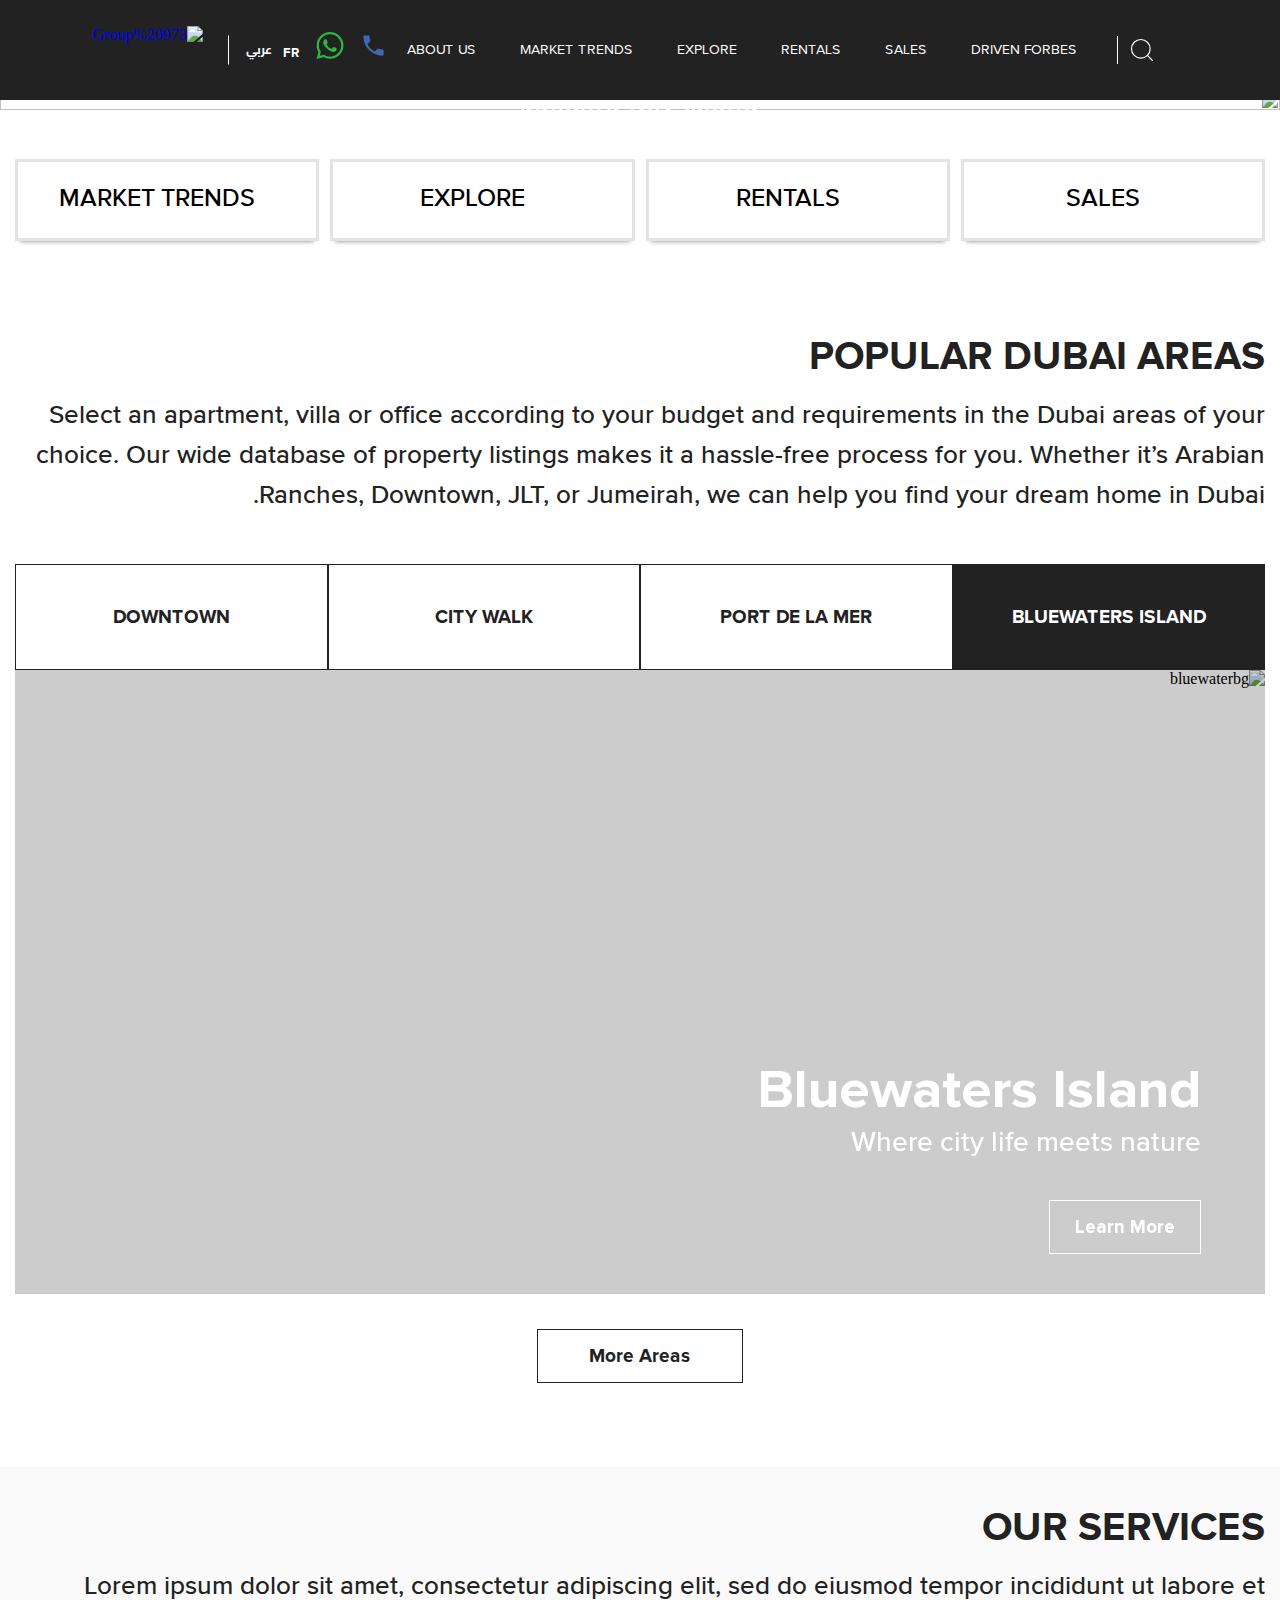
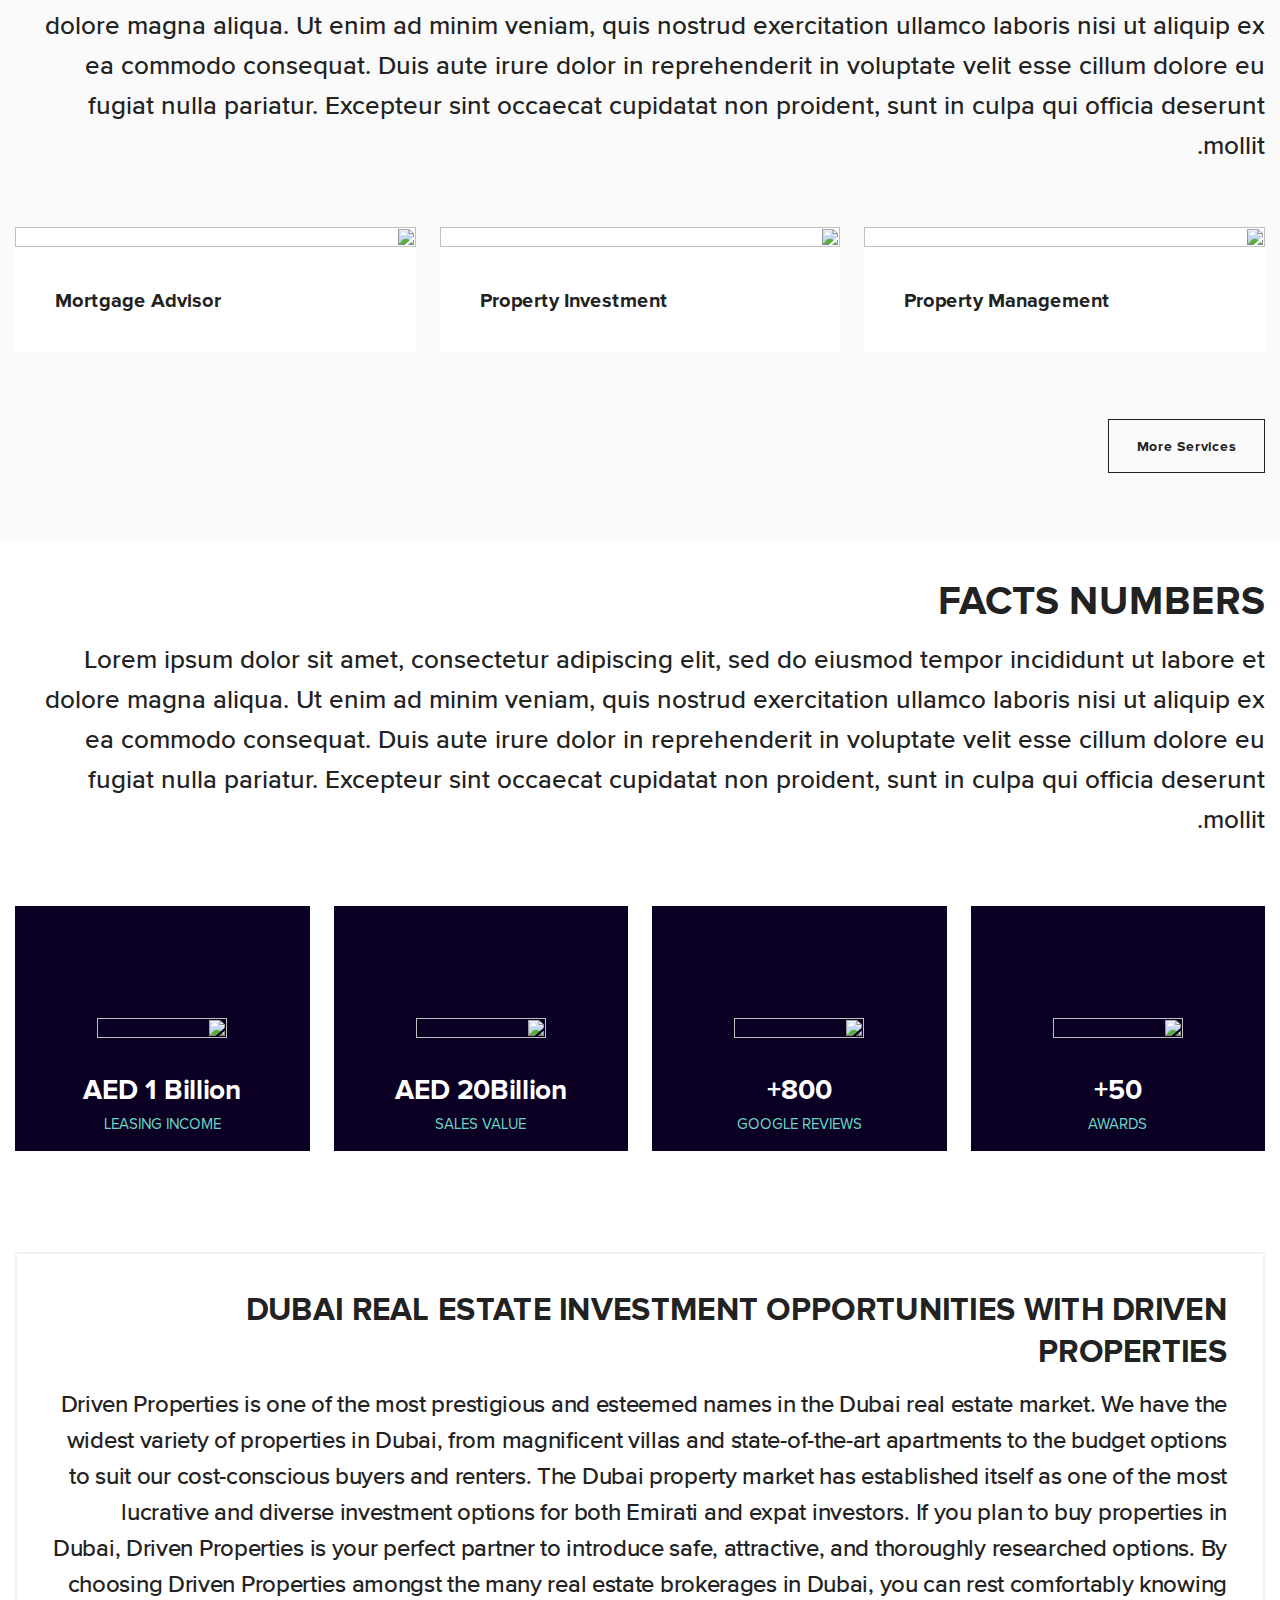
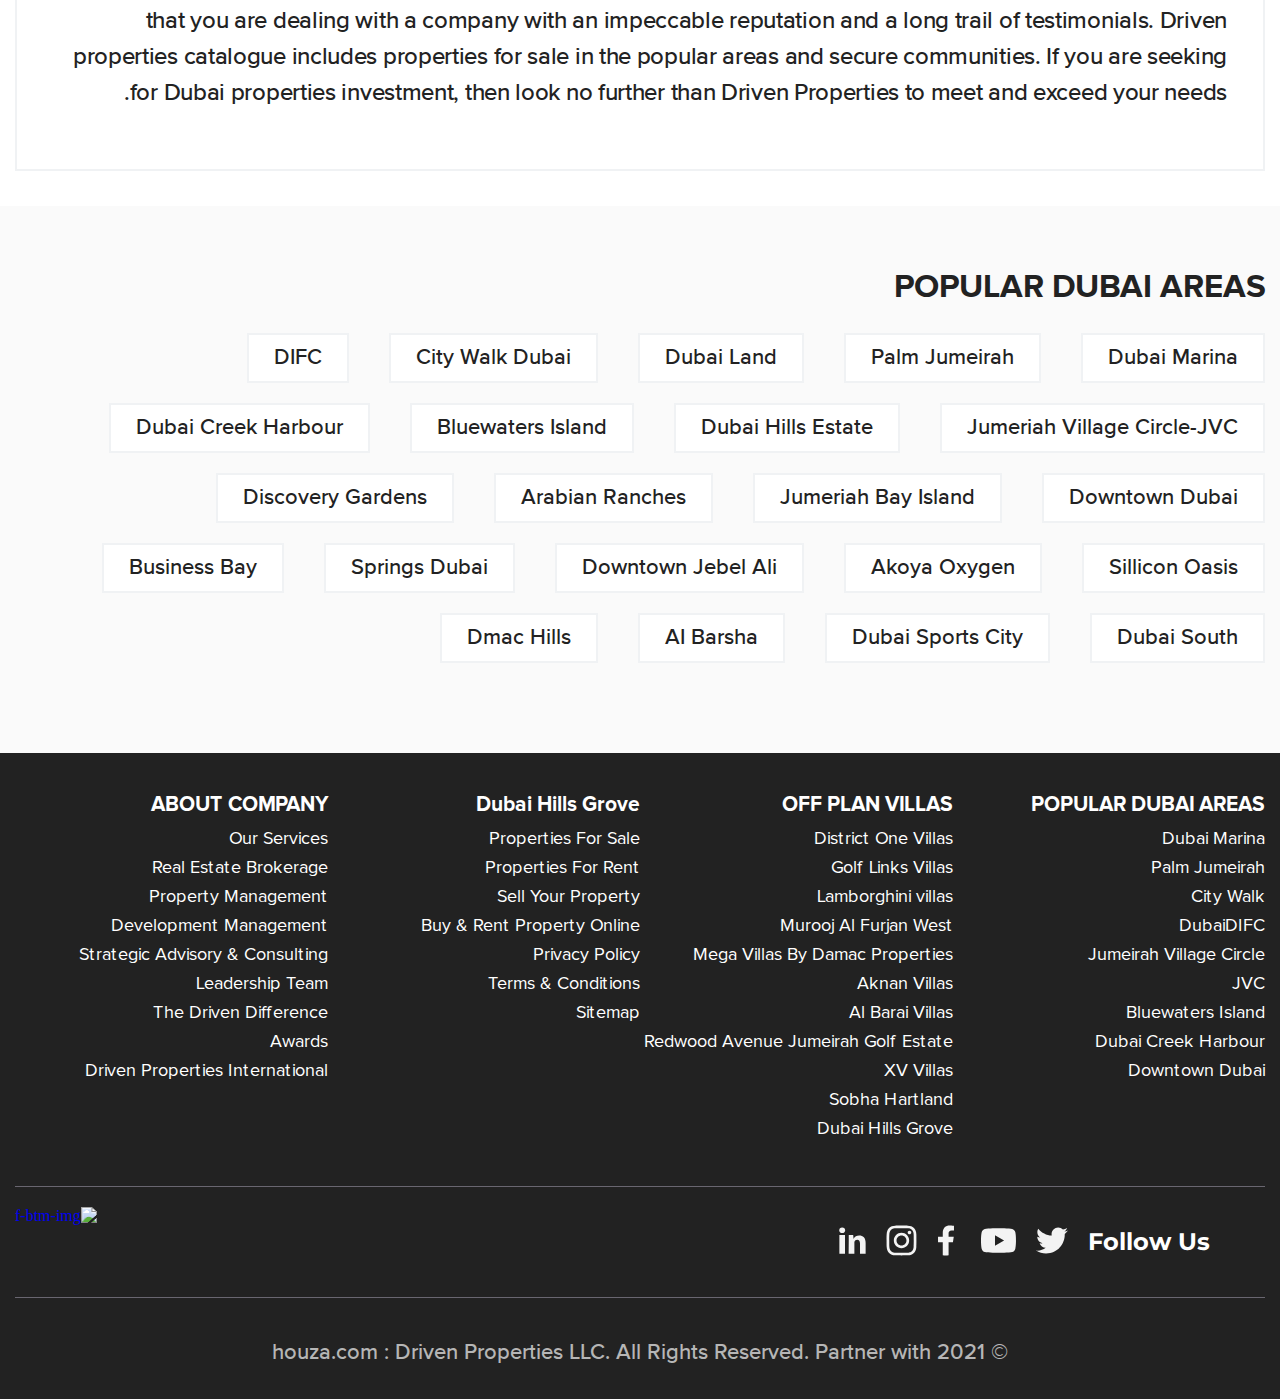
==== commit 2cdf8114: "index test" ====
--- a/index.html
+++ b/index.html
@@ -17,7 +17,7 @@
     <body>
         <div class="side_bar"></div>
         <div class="wrapper">
-            
+
             <!--header-start-->
             <header>
                 <button title="button" class="menu_icon">
@@ -27,7 +27,7 @@
                 </button>
                 <div class="header-lft">
                     <a href="#">
-                        <img loading="lazy" src="https://ik.imagekit.io/sgmmslom0im/Group_973_X_ZoLPLCTe4.png?ik-sdk-version=javascript-1.4.3&updatedAt=1647027593333" alt="Group%20973" width="155" height="40">
+                        <img src="https://ik.imagekit.io/sgmmslom0im/Group_973_X_ZoLPLCTe4.png?ik-sdk-version=javascript-1.4.3&updatedAt=1647027593333" alt="Group%20973" width="155" height="40">
                     </a>
                 </div>
                 <div class="header-rgt">
@@ -588,7 +588,7 @@
                     <div class="menu-icons">
                         <div class="search1 mole">
                             <span class="dpx-header-search-box dpx-show">
-                                <img loading="lazy" src="https://ik.imagekit.io/sgmmslom0im/search-zoom-2_0NyRP79l_.png?ik-sdk-version=javascript-1.4.3&updatedAt=1647027603136" id="idHeaderZoom2" alt="Search" title="Search">
+                                <img src="https://ik.imagekit.io/sgmmslom0im/search-zoom-2_0NyRP79l_.png?ik-sdk-version=javascript-1.4.3&updatedAt=1647027603136" id="idHeaderZoom2" alt="Search" title="Search">
                             </span>
                         </div>
                         <div class="icons mole">
@@ -678,7 +678,7 @@
                     <div class="carousel-inner">
                         <div class="carousel-item active">
                             <div class="image-holder">
-                                <img loading="lazy" src="https://ik.imagekit.io/sgmmslom0im/banner-img_B2_0NfJOC.png?ik-sdk-version=javascript-1.4.3&updatedAt=1647027576146" alt="" class="img-fluid w-100" />
+                                <img src="https://ik.imagekit.io/sgmmslom0im/banner-img_B2_0NfJOC.png?ik-sdk-version=javascript-1.4.3&updatedAt=1647027576146" alt="" class="img-fluid w-100" />
                             </div>
                             <div class="text-box">
                                 <h1>Bvlgari Resorts And Residences</h1>
@@ -688,7 +688,7 @@
                         </div>
                         <div class="carousel-item">
                             <div class="image-holder">
-                                <img loading="lazy" src="https://ik.imagekit.io/sgmmslom0im/banner-img_B2_0NfJOC.png?ik-sdk-version=javascript-1.4.3&updatedAt=1647027576146" alt="" class="img-fluid w-100" />
+                                <img src="https://ik.imagekit.io/sgmmslom0im/banner-img_B2_0NfJOC.png?ik-sdk-version=javascript-1.4.3&updatedAt=1647027576146" alt="" class="img-fluid w-100" />
                             </div>
                             <div class="text-box">
                                 <h1>Bvlgari Resorts And Residences</h1>
@@ -698,7 +698,7 @@
                         </div>
                         <div class="carousel-item">
                             <div class="image-holder">
-                                <img loading="lazy" src="https://ik.imagekit.io/sgmmslom0im/banner-img_B2_0NfJOC.png?ik-sdk-version=javascript-1.4.3&updatedAt=1647027576146" alt="" class="img-fluid w-100" />
+                                <img src="https://ik.imagekit.io/sgmmslom0im/banner-img_B2_0NfJOC.png?ik-sdk-version=javascript-1.4.3&updatedAt=1647027576146" alt="" class="img-fluid w-100" />
                             </div>
                             <div class="text-box">
                                 <h1>Bvlgari Resorts And Residences</h1>
@@ -718,10 +718,10 @@
                         <div class="col-12">
                             <div class="populat-area-list">
                                 <ul>
-                                    <li><a href=""><img loading="lazy" src="https://ik.imagekit.io/sgmmslom0im/buy-property-icon_GaVUVTIAN.png?ik-sdk-version=javascript-1.4.3&updatedAt=1647027577467" alt="" />SALES</a></li>
-                                    <li><a href=""><img loading="lazy" src="https://ik.imagekit.io/sgmmslom0im/property-devs-icon_-hd9uU1aZ.png?ik-sdk-version=javascript-1.4.3&updatedAt=1647027601941" alt="" />RENTALS</a></li>
-                                    <li><a href=""><img loading="lazy" src="https://ik.imagekit.io/sgmmslom0im/rent-property-icon_ZN4e4GPcM.png?ik-sdk-version=javascript-1.4.3&updatedAt=1647027602576" alt="" />EXPLORE</a></li>
-                                    <li><a href=""><img loading="lazy" src="https://ik.imagekit.io/sgmmslom0im/marketing-stats-icon_b6oeCWVgR.png?ik-sdk-version=javascript-1.4.3&updatedAt=1647027597390" alt="" />MARKET TRENDS</a></li>
+                                    <li><a href=""><img src="https://ik.imagekit.io/sgmmslom0im/buy-property-icon_GaVUVTIAN.png?ik-sdk-version=javascript-1.4.3&updatedAt=1647027577467" alt="" />SALES</a></li>
+                                    <li><a href=""><img src="https://ik.imagekit.io/sgmmslom0im/property-devs-icon_-hd9uU1aZ.png?ik-sdk-version=javascript-1.4.3&updatedAt=1647027601941" alt="" />RENTALS</a></li>
+                                    <li><a href=""><img src="https://ik.imagekit.io/sgmmslom0im/rent-property-icon_ZN4e4GPcM.png?ik-sdk-version=javascript-1.4.3&updatedAt=1647027602576" alt="" />EXPLORE</a></li>
+                                    <li><a href=""><img src="https://ik.imagekit.io/sgmmslom0im/marketing-stats-icon_b6oeCWVgR.png?ik-sdk-version=javascript-1.4.3&updatedAt=1647027597390" alt="" />MARKET TRENDS</a></li>
                                 </ul>
                             </div>
                             <div class="title">
@@ -753,7 +753,7 @@
                                         <div class="tab-pane fade show active" id="pills-bluewater" >
                                             <div  class="bluewater">
                                                 <div class="image-holder">
-                                                    <img loading="lazy" src="https://ik.imagekit.io/sgmmslom0im/blue-waters-island_sM5gHRJK3LC.jpg?ik-sdk-version=javascript-1.4.3&updatedAt=1647027576825" alt="bluewaterbg">    
+                                                    <img src="https://ik.imagekit.io/sgmmslom0im/blue-waters-island_sM5gHRJK3LC.jpg?ik-sdk-version=javascript-1.4.3&updatedAt=1647027576825" alt="bluewaterbg">    
                                                 </div>
                                                 <div class="text-box">
                                                     <h3>Bluewaters Island</h3>
@@ -765,7 +765,7 @@
                                         <div class="tab-pane fade" id="pills-mer" >
                                             <div  class="bluewater">
                                                 <div class="image-holder">
-                                                    <img loading="lazy" src="https://ik.imagekit.io/sgmmslom0im/port-de-la-mer-img_AJ8H1Bahk.jpg?ik-sdk-version=javascript-1.4.3&updatedAt=1647027598076" alt="port" >    
+                                                    <img src="https://ik.imagekit.io/sgmmslom0im/port-de-la-mer-img_AJ8H1Bahk.jpg?ik-sdk-version=javascript-1.4.3&updatedAt=1647027598076" alt="port" >    
                                                 </div>
                                                 <div class="text-box">
                                                     <h3>Port de la mer</h3>
@@ -777,7 +777,7 @@
                                         <div class="tab-pane fade" id="pills-walk" >
                                             <div class="bluewater">
                                                 <div class="image-holder">
-                                                    <img loading="lazy" src="https://ik.imagekit.io/sgmmslom0im/city-walk-img_rf2os8UH0A7.jpg?ik-sdk-version=javascript-1.4.3&updatedAt=1647027578229" alt="CityWalk">    
+                                                    <img src="https://ik.imagekit.io/sgmmslom0im/city-walk-img_rf2os8UH0A7.jpg?ik-sdk-version=javascript-1.4.3&updatedAt=1647027578229" alt="CityWalk">    
                                                 </div>
                                                 <div class="text-box">
                                                     <h3>City Walk</h3>
@@ -789,7 +789,7 @@
                                         <div class="tab-pane fade" id="pills-downtown" >
                                             <div class="bluewater">
                                                 <div class="image-holder">
-                                                    <img loading="lazy" src="https://ik.imagekit.io/sgmmslom0im/downtown-img_kP2yRquEv.jpg?ik-sdk-version=javascript-1.4.3&updatedAt=1647027588580" alt="downtown">    
+                                                    <img src="https://ik.imagekit.io/sgmmslom0im/downtown-img_kP2yRquEv.jpg?ik-sdk-version=javascript-1.4.3&updatedAt=1647027588580" alt="downtown">    
                                                 </div>
                                                 <div class="text-box">
                                                     <h3>Downtown</h3>
@@ -824,19 +824,19 @@
                                 <div class="row">
                                     <div class="col-md-4">
                                         <div class="services-box">
-                                            <img loading="lazy" src="https://ik.imagekit.io/sgmmslom0im/services-img1_Wfjux7UWteP.png?ik-sdk-version=javascript-1.4.3&updatedAt=1647027603367" alt="" />
+                                            <img src="https://ik.imagekit.io/sgmmslom0im/services-img1_Wfjux7UWteP.png?ik-sdk-version=javascript-1.4.3&updatedAt=1647027603367" alt="" />
                                             <h4>Property Management</h4>
                                         </div>
                                     </div>
                                     <div class="col-md-4">
                                         <div class="services-box">
-                                            <img loading="lazy" src="https://ik.imagekit.io/sgmmslom0im/services-img2_zps_iREZw.png?ik-sdk-version=javascript-1.4.3&updatedAt=1647027603931" alt="" />
+                                            <img src="https://ik.imagekit.io/sgmmslom0im/services-img2_zps_iREZw.png?ik-sdk-version=javascript-1.4.3&updatedAt=1647027603931" alt="" />
                                             <h4>Property Investment</h4>
                                         </div>
                                     </div>
                                     <div class="col-md-4">
                                         <div class="services-box">
-                                            <img loading="lazy" src="https://ik.imagekit.io/sgmmslom0im/services-img3_K4nWBHVM1.png?ik-sdk-version=javascript-1.4.3&updatedAt=1647027604452" alt="" />
+                                            <img src="https://ik.imagekit.io/sgmmslom0im/services-img3_K4nWBHVM1.png?ik-sdk-version=javascript-1.4.3&updatedAt=1647027604452" alt="" />
                                             <h4>Mortgage Advisor</h4>
                                         </div>
                                     </div>
@@ -848,19 +848,19 @@
                                     <div class="carousel-inner">
                                         <div class="carousel-item active">
                                             <div class="services-box">
-                                                <img loading="lazy" src="https://ik.imagekit.io/sgmmslom0im/services-img1_Wfjux7UWteP.png?ik-sdk-version=javascript-1.4.3&updatedAt=1647027603367" alt="" />
+                                                <img src="https://ik.imagekit.io/sgmmslom0im/services-img1_Wfjux7UWteP.png?ik-sdk-version=javascript-1.4.3&updatedAt=1647027603367" alt="" />
                                                 <h4>Property Management</h4>
                                             </div>
                                         </div>
                                         <div class="carousel-item">
                                             <div class="services-box">
-                                                <img loading="lazy" src="https://ik.imagekit.io/sgmmslom0im/services-img2_zps_iREZw.png?ik-sdk-version=javascript-1.4.3&updatedAt=1647027603931" />
+                                                <img src="https://ik.imagekit.io/sgmmslom0im/services-img2_zps_iREZw.png?ik-sdk-version=javascript-1.4.3&updatedAt=1647027603931" />
                                                 <h4>Property Investment</h4>
                                             </div>
                                         </div>
                                         <div class="carousel-item">
                                             <div class="services-box">
-                                                <img loading="lazy" src="https://ik.imagekit.io/sgmmslom0im/services-img3_K4nWBHVM1.png?ik-sdk-version=javascript-1.4.3&updatedAt=1647027604452" />
+                                                <img src="https://ik.imagekit.io/sgmmslom0im/services-img3_K4nWBHVM1.png?ik-sdk-version=javascript-1.4.3&updatedAt=1647027604452" />
                                                 <h4>Mortgage Advisor</h4>
                                             </div>
                                         </div>
@@ -886,7 +886,7 @@
                                 <div class="row">
                                     <div class="col-md-3">
                                         <div class="fact-box">
-                                            <div class="image-holder"> <img loading="lazy" src="https://ik.imagekit.io/sgmmslom0im/award_8tGLsnn7A.png?ik-sdk-version=javascript-1.4.3&updatedAt=1647027574997" alt="" /></div>
+                                            <div class="image-holder"> <img src="https://ik.imagekit.io/sgmmslom0im/award_8tGLsnn7A.png?ik-sdk-version=javascript-1.4.3&updatedAt=1647027574997" alt="" /></div>
                                             <div class="text-box">
                                                 <h4>50+</h4>
                                                 <p>AWARDS</p>
@@ -895,7 +895,7 @@
                                     </div>
                                     <div class="col-md-3">
                                         <div class="fact-box">
-                                            <div class="image-holder"> <img loading="lazy" src="https://ik.imagekit.io/sgmmslom0im/star-G_wQzMEsgCa.png?ik-sdk-version=javascript-1.4.3&updatedAt=1647027605002" alt="" /></div>
+                                            <div class="image-holder"> <img src="https://ik.imagekit.io/sgmmslom0im/star-G_wQzMEsgCa.png?ik-sdk-version=javascript-1.4.3&updatedAt=1647027605002" alt="" /></div>
                                             <div class="text-box">
                                                 <h4>800+</h4>
                                                 <p>GOOGLE REVIEWS</p>
@@ -904,7 +904,7 @@
                                     </div>
                                     <div class="col-md-3">
                                         <div class="fact-box">
-                                            <div class="image-holder"> <img loading="lazy" src="https://ik.imagekit.io/sgmmslom0im/f-img3_CRRc3DcVg.png?ik-sdk-version=javascript-1.4.3&updatedAt=1647027592823" alt="" /></div>
+                                            <div class="image-holder"> <img src="https://ik.imagekit.io/sgmmslom0im/f-img3_CRRc3DcVg.png?ik-sdk-version=javascript-1.4.3&updatedAt=1647027592823" alt="" /></div>
                                             <div class="text-box">
                                                 <h4>AED 20Billion</h4>
                                                 <p>SALES VALUE</p>
@@ -913,7 +913,7 @@
                                     </div>
                                     <div class="col-md-3">
                                         <div class="fact-box">
-                                            <div class="image-holder"> <img loading="lazy" src="https://ik.imagekit.io/sgmmslom0im/income_l3Yfjgods.png?ik-sdk-version=javascript-1.4.3&updatedAt=1647027594369" alt="" /></div>
+                                            <div class="image-holder"> <img src="https://ik.imagekit.io/sgmmslom0im/income_l3Yfjgods.png?ik-sdk-version=javascript-1.4.3&updatedAt=1647027594369" alt="" /></div>
                                             <div class="text-box">
                                                 <h4>AED 1 Billion</h4>
                                                 <p>LEASING INCOME</p>
@@ -931,7 +931,7 @@
                                     <div class="carousel-inner">
                                         <div class="carousel-item active">
                                             <div class="fact-box">
-                                                <div class="image-holder"> <img loading="lazy" src="https://ik.imagekit.io/sgmmslom0im/award_8tGLsnn7A.png?ik-sdk-version=javascript-1.4.3&updatedAt=1647027574997" alt="" /></div>
+                                                <div class="image-holder"> <img src="https://ik.imagekit.io/sgmmslom0im/award_8tGLsnn7A.png?ik-sdk-version=javascript-1.4.3&updatedAt=1647027574997" alt="" /></div>
                                                 <div class="text-box">
                                                     <h4>50+</h4>
                                                     <p>AWARDS</p>
@@ -940,7 +940,7 @@
                                         </div>
                                         <div class="carousel-item">
                                             <div class="fact-box">
-                                                <div class="image-holder"> <img loading="lazy" src="https://ik.imagekit.io/sgmmslom0im/star-G_wQzMEsgCa.png?ik-sdk-version=javascript-1.4.3&updatedAt=1647027605002" alt="" /></div>
+                                                <div class="image-holder"> <img src="https://ik.imagekit.io/sgmmslom0im/star-G_wQzMEsgCa.png?ik-sdk-version=javascript-1.4.3&updatedAt=1647027605002" alt="" /></div>
                                                 <div class="text-box">
                                                     <h4>800+</h4>
                                                     <p>GOOGLE REVIEWS</p>
@@ -949,7 +949,7 @@
                                         </div>
                                         <div class="carousel-item">
                                             <div class="fact-box">
-                                                <div class="image-holder"> <img loading="lazy" src="https://ik.imagekit.io/sgmmslom0im/f-img3_CRRc3DcVg.png?ik-sdk-version=javascript-1.4.3&updatedAt=1647027592823" alt="" /></div>
+                                                <div class="image-holder"> <img src="https://ik.imagekit.io/sgmmslom0im/f-img3_CRRc3DcVg.png?ik-sdk-version=javascript-1.4.3&updatedAt=1647027592823" alt="" /></div>
                                                 <div class="text-box">
                                                     <h4>AED 20Billion</h4>
                                                     <p>SALES VALUE</p>
@@ -958,7 +958,7 @@
                                         </div>
                                         <div class="carousel-item">
                                             <div class="fact-box">
-                                                <div class="image-holder"> <img loading="lazy" src="https://ik.imagekit.io/sgmmslom0im/income_l3Yfjgods.png?ik-sdk-version=javascript-1.4.3&updatedAt=1647027594369" alt="" /></div>
+                                                <div class="image-holder"> <img src="https://ik.imagekit.io/sgmmslom0im/income_l3Yfjgods.png?ik-sdk-version=javascript-1.4.3&updatedAt=1647027594369" alt="" /></div>
                                                 <div class="text-box">
                                                     <h4>AED 1 Billion</h4>
                                                     <p>LEASING INCOME</p>
@@ -1157,7 +1157,7 @@
                                         </div> 
                                     </div>
                                     <div class="footer-btm-rgt-in">
-                                        <a href="#"><img loading="lazy" src="https://ik.imagekit.io/sgmmslom0im/f-btm-img_4ygbAK9hA.png?ik-sdk-version=javascript-1.4.3&updatedAt=1647027592392" alt="f-btm-img"> </a>
+                                        <a href="#"><img src="https://ik.imagekit.io/sgmmslom0im/f-btm-img_4ygbAK9hA.png?ik-sdk-version=javascript-1.4.3&updatedAt=1647027592392" alt="f-btm-img"> </a>
                                     </div>
                                 </div>
 
@@ -1214,6 +1214,32 @@
             </div>
             <!--footer-end-->
         </div>
-        <script src="js/custom.js" ></script>
+        <script >
+            // search bar Active
+            var srcBtn = document.querySelector('.search_btn')
+            var srcCloseBtn = document.querySelector('.close_src')
+            var searSec = document.querySelector('.search_bar')
+
+            srcBtn.addEventListener('click', function() {
+                searSec.classList.add("active")
+            })
+            srcCloseBtn.addEventListener('click', function (){
+                searSec.classList.remove("active")
+            })
+
+            // search bar Tab Button Active
+            var srcFilterBtn = document.querySelectorAll('.search_top button');
+            srcFilterBtn.forEach(srcFilterBtns => {
+                srcFilterBtns.addEventListener('click', () => {
+                    removeBtns()
+                    srcFilterBtns.classList.add('active')
+                })
+            });
+            function removeBtns() {
+                srcFilterBtn.forEach(srcFilterBtns => {
+                    srcFilterBtns.classList.remove('active')
+                })
+            }
+        </script>
     </body>
 </html>--- a/css/style.css
+++ b/css/style.css
@@ -1,9875 +1 @@
-@import url('https://fonts.googleapis.com/css2?family=Cairo:wght@700&family=Montserrat:wght@400;500;600;700&family=Play:wght@400;700&display=swap');
-
-/***** NAV TAB *****/
-
-.nav {
-    display: flex;
-    flex-wrap: wrap;
-    padding-left: 0;
-    margin-bottom: 0;
-    list-style: none
-}
-
-.nav-link {
-    display: block;
-    padding: .5rem 1rem;
-    color: #0d6efd;
-    text-decoration: none;
-    transition: color .15s ease-in-out, background-color .15s ease-in-out, border-color .15s ease-in-out
-}
-
-.nav-link:focus,
-.nav-link:hover {
-    color: #0a58ca
-}
-
-.nav-link.disabled {
-    color: #6c757d;
-    pointer-events: none;
-    cursor: default
-}
-
-.nav-tabs {
-    border-bottom: 1px solid #dee2e6
-}
-
-.nav-tabs .nav-link {
-    margin-bottom: -1px;
-    background: 0 0;
-    border: 1px solid transparent;
-    border-top-left-radius: .25rem;
-    border-top-right-radius: .25rem
-}
-
-.nav-tabs .nav-link:focus,
-.nav-tabs .nav-link:hover {
-    border-color: #e9ecef #e9ecef #dee2e6;
-    isolation: isolate
-}
-
-.nav-tabs .nav-link.disabled {
-    color: #6c757d;
-    background-color: transparent;
-    border-color: transparent
-}
-
-.nav-tabs .nav-item.show .nav-link,
-.nav-tabs .nav-link.active {
-    color: #495057;
-    background-color: #fff;
-    border-color: #dee2e6 #dee2e6 #fff
-}
-
-.nav-tabs .dropdown-menu {
-    margin-top: -1px;
-    border-top-left-radius: 0;
-    border-top-right-radius: 0
-}
-
-.nav-pills .nav-link {
-    background: 0 0;
-    border: 0;
-    border-radius: .25rem
-}
-
-.nav-pills .nav-link.active,
-.nav-pills .show>.nav-link {
-    color: #fff;
-    background-color: #0d6efd
-}
-
-.nav-fill .nav-item,
-.nav-fill>.nav-link {
-    flex: 1 1 auto;
-    text-align: center
-}
-
-.nav-justified .nav-item,
-.nav-justified>.nav-link {
-    flex-basis: 0;
-    flex-grow: 1;
-    text-align: center
-}
-
-.nav-fill .nav-item .nav-link,
-.nav-justified .nav-item .nav-link {
-    width: 100%
-}
-
-.tab-content>.tab-pane {
-    display: none
-}
-
-.tab-content>.active {
-    display: block
-}
-
-/***** NAV TAB END *****/
-
-/***** BOOTSTRAP GRID START *****/
-
-
-.container,
-.container-fluid,
-.container-xxl,
-.container-xl,
-.container-lg,
-.container-md,
-.container-sm {
-    width: 100%;
-    padding-right: var(--bs-gutter-x, 0.75rem);
-    padding-left: var(--bs-gutter-x, 0.75rem);
-    margin-right: auto;
-    margin-left: auto;
-}
-
-@media (min-width: 576px) {
-
-    .container-sm,
-    .container {
-        max-width: 540px;
-    }
-}
-
-@media (min-width: 768px) {
-
-    .container-md,
-    .container-sm,
-    .container {
-        max-width: 720px;
-    }
-}
-
-@media (min-width: 992px) {
-
-    .container-lg,
-    .container-md,
-    .container-sm,
-    .container {
-        max-width: 960px;
-    }
-}
-
-@media (min-width: 1200px) {
-
-    .container-xl,
-    .container-lg,
-    .container-md,
-    .container-sm,
-    .container {
-        max-width: 1140px;
-    }
-}
-
-@media (min-width: 1400px) {
-
-    .container-xxl,
-    .container-xl,
-    .container-lg,
-    .container-md,
-    .container-sm,
-    .container {
-        max-width: 1320px;
-    }
-}
-
-.row {
-    --bs-gutter-x: 1.5rem;
-    --bs-gutter-y: 0;
-    display: flex;
-    flex-wrap: wrap;
-    margin-top: calc(-1 * var(--bs-gutter-y));
-    margin-right: calc(-0.5 * var(--bs-gutter-x));
-    margin-left: calc(-0.5 * var(--bs-gutter-x));
-}
-
-.row>* {
-    box-sizing: border-box;
-    flex-shrink: 0;
-    width: 100%;
-    max-width: 100%;
-    padding-right: calc(var(--bs-gutter-x) * 0.5);
-    padding-left: calc(var(--bs-gutter-x) * 0.5);
-    margin-top: var(--bs-gutter-y);
-}
-
-.col {
-    flex: 1 0 0%;
-}
-
-.row-cols-auto>* {
-    flex: 0 0 auto;
-    width: auto;
-}
-
-.row-cols-1>* {
-    flex: 0 0 auto;
-    width: 100%;
-}
-
-.row-cols-2>* {
-    flex: 0 0 auto;
-    width: 50%;
-}
-
-.row-cols-3>* {
-    flex: 0 0 auto;
-    width: 33.3333333333%;
-}
-
-.row-cols-4>* {
-    flex: 0 0 auto;
-    width: 25%;
-}
-
-.row-cols-5>* {
-    flex: 0 0 auto;
-    width: 20%;
-}
-
-.row-cols-6>* {
-    flex: 0 0 auto;
-    width: 16.6666666667%;
-}
-
-.col-auto {
-    flex: 0 0 auto;
-    width: auto;
-}
-
-.col-1 {
-    flex: 0 0 auto;
-    width: 8.33333333%;
-}
-
-.col-2 {
-    flex: 0 0 auto;
-    width: 16.66666667%;
-}
-
-.col-3 {
-    flex: 0 0 auto;
-    width: 25%;
-}
-
-.col-4 {
-    flex: 0 0 auto;
-    width: 33.33333333%;
-}
-
-.col-5 {
-    flex: 0 0 auto;
-    width: 41.66666667%;
-}
-
-.col-6 {
-    flex: 0 0 auto;
-    width: 50%;
-}
-
-.col-7 {
-    flex: 0 0 auto;
-    width: 58.33333333%;
-}
-
-.col-8 {
-    flex: 0 0 auto;
-    width: 66.66666667%;
-}
-
-.col-9 {
-    flex: 0 0 auto;
-    width: 75%;
-}
-
-.col-10 {
-    flex: 0 0 auto;
-    width: 83.33333333%;
-}
-
-.col-11 {
-    flex: 0 0 auto;
-    width: 91.66666667%;
-}
-
-.col-12 {
-    flex: 0 0 auto;
-    width: 100%;
-}
-
-.offset-1 {
-    margin-left: 8.33333333%;
-}
-
-.offset-2 {
-    margin-left: 16.66666667%;
-}
-
-.offset-3 {
-    margin-left: 25%;
-}
-
-.offset-4 {
-    margin-left: 33.33333333%;
-}
-
-.offset-5 {
-    margin-left: 41.66666667%;
-}
-
-.offset-6 {
-    margin-left: 50%;
-}
-
-.offset-7 {
-    margin-left: 58.33333333%;
-}
-
-.offset-8 {
-    margin-left: 66.66666667%;
-}
-
-.offset-9 {
-    margin-left: 75%;
-}
-
-.offset-10 {
-    margin-left: 83.33333333%;
-}
-
-.offset-11 {
-    margin-left: 91.66666667%;
-}
-
-.g-0,
-.gx-0 {
-    --bs-gutter-x: 0;
-}
-
-.g-0,
-.gy-0 {
-    --bs-gutter-y: 0;
-}
-
-.g-1,
-.gx-1 {
-    --bs-gutter-x: 0.25rem;
-}
-
-.g-1,
-.gy-1 {
-    --bs-gutter-y: 0.25rem;
-}
-
-.g-2,
-.gx-2 {
-    --bs-gutter-x: 0.5rem;
-}
-
-.g-2,
-.gy-2 {
-    --bs-gutter-y: 0.5rem;
-}
-
-.g-3,
-.gx-3 {
-    --bs-gutter-x: 1rem;
-}
-
-.g-3,
-.gy-3 {
-    --bs-gutter-y: 1rem;
-}
-
-.g-4,
-.gx-4 {
-    --bs-gutter-x: 1.5rem;
-}
-
-.g-4,
-.gy-4 {
-    --bs-gutter-y: 1.5rem;
-}
-
-.g-5,
-.gx-5 {
-    --bs-gutter-x: 3rem;
-}
-
-.g-5,
-.gy-5 {
-    --bs-gutter-y: 3rem;
-}
-
-@media (min-width: 576px) {
-    .col-sm {
-        flex: 1 0 0%;
-    }
-
-    .row-cols-sm-auto>* {
-        flex: 0 0 auto;
-        width: auto;
-    }
-
-    .row-cols-sm-1>* {
-        flex: 0 0 auto;
-        width: 100%;
-    }
-
-    .row-cols-sm-2>* {
-        flex: 0 0 auto;
-        width: 50%;
-    }
-
-    .row-cols-sm-3>* {
-        flex: 0 0 auto;
-        width: 33.3333333333%;
-    }
-
-    .row-cols-sm-4>* {
-        flex: 0 0 auto;
-        width: 25%;
-    }
-
-    .row-cols-sm-5>* {
-        flex: 0 0 auto;
-        width: 20%;
-    }
-
-    .row-cols-sm-6>* {
-        flex: 0 0 auto;
-        width: 16.6666666667%;
-    }
-
-    .col-sm-auto {
-        flex: 0 0 auto;
-        width: auto;
-    }
-
-    .col-sm-1 {
-        flex: 0 0 auto;
-        width: 8.33333333%;
-    }
-
-    .col-sm-2 {
-        flex: 0 0 auto;
-        width: 16.66666667%;
-    }
-
-    .col-sm-3 {
-        flex: 0 0 auto;
-        width: 25%;
-    }
-
-    .col-sm-4 {
-        flex: 0 0 auto;
-        width: 33.33333333%;
-    }
-
-    .col-sm-5 {
-        flex: 0 0 auto;
-        width: 41.66666667%;
-    }
-
-    .col-sm-6 {
-        flex: 0 0 auto;
-        width: 50%;
-    }
-
-    .col-sm-7 {
-        flex: 0 0 auto;
-        width: 58.33333333%;
-    }
-
-    .col-sm-8 {
-        flex: 0 0 auto;
-        width: 66.66666667%;
-    }
-
-    .col-sm-9 {
-        flex: 0 0 auto;
-        width: 75%;
-    }
-
-    .col-sm-10 {
-        flex: 0 0 auto;
-        width: 83.33333333%;
-    }
-
-    .col-sm-11 {
-        flex: 0 0 auto;
-        width: 91.66666667%;
-    }
-
-    .col-sm-12 {
-        flex: 0 0 auto;
-        width: 100%;
-    }
-
-    .offset-sm-0 {
-        margin-left: 0;
-    }
-
-    .offset-sm-1 {
-        margin-left: 8.33333333%;
-    }
-
-    .offset-sm-2 {
-        margin-left: 16.66666667%;
-    }
-
-    .offset-sm-3 {
-        margin-left: 25%;
-    }
-
-    .offset-sm-4 {
-        margin-left: 33.33333333%;
-    }
-
-    .offset-sm-5 {
-        margin-left: 41.66666667%;
-    }
-
-    .offset-sm-6 {
-        margin-left: 50%;
-    }
-
-    .offset-sm-7 {
-        margin-left: 58.33333333%;
-    }
-
-    .offset-sm-8 {
-        margin-left: 66.66666667%;
-    }
-
-    .offset-sm-9 {
-        margin-left: 75%;
-    }
-
-    .offset-sm-10 {
-        margin-left: 83.33333333%;
-    }
-
-    .offset-sm-11 {
-        margin-left: 91.66666667%;
-    }
-
-    .g-sm-0,
-    .gx-sm-0 {
-        --bs-gutter-x: 0;
-    }
-
-    .g-sm-0,
-    .gy-sm-0 {
-        --bs-gutter-y: 0;
-    }
-
-    .g-sm-1,
-    .gx-sm-1 {
-        --bs-gutter-x: 0.25rem;
-    }
-
-    .g-sm-1,
-    .gy-sm-1 {
-        --bs-gutter-y: 0.25rem;
-    }
-
-    .g-sm-2,
-    .gx-sm-2 {
-        --bs-gutter-x: 0.5rem;
-    }
-
-    .g-sm-2,
-    .gy-sm-2 {
-        --bs-gutter-y: 0.5rem;
-    }
-
-    .g-sm-3,
-    .gx-sm-3 {
-        --bs-gutter-x: 1rem;
-    }
-
-    .g-sm-3,
-    .gy-sm-3 {
-        --bs-gutter-y: 1rem;
-    }
-
-    .g-sm-4,
-    .gx-sm-4 {
-        --bs-gutter-x: 1.5rem;
-    }
-
-    .g-sm-4,
-    .gy-sm-4 {
-        --bs-gutter-y: 1.5rem;
-    }
-
-    .g-sm-5,
-    .gx-sm-5 {
-        --bs-gutter-x: 3rem;
-    }
-
-    .g-sm-5,
-    .gy-sm-5 {
-        --bs-gutter-y: 3rem;
-    }
-}
-
-@media (min-width: 768px) {
-    .col-md {
-        flex: 1 0 0%;
-    }
-
-    .row-cols-md-auto>* {
-        flex: 0 0 auto;
-        width: auto;
-    }
-
-    .row-cols-md-1>* {
-        flex: 0 0 auto;
-        width: 100%;
-    }
-
-    .row-cols-md-2>* {
-        flex: 0 0 auto;
-        width: 50%;
-    }
-
-    .row-cols-md-3>* {
-        flex: 0 0 auto;
-        width: 33.3333333333%;
-    }
-
-    .row-cols-md-4>* {
-        flex: 0 0 auto;
-        width: 25%;
-    }
-
-    .row-cols-md-5>* {
-        flex: 0 0 auto;
-        width: 20%;
-    }
-
-    .row-cols-md-6>* {
-        flex: 0 0 auto;
-        width: 16.6666666667%;
-    }
-
-    .col-md-auto {
-        flex: 0 0 auto;
-        width: auto;
-    }
-
-    .col-md-1 {
-        flex: 0 0 auto;
-        width: 8.33333333%;
-    }
-
-    .col-md-2 {
-        flex: 0 0 auto;
-        width: 16.66666667%;
-    }
-
-    .col-md-3 {
-        flex: 0 0 auto;
-        width: 25%;
-    }
-
-    .col-md-4 {
-        flex: 0 0 auto;
-        width: 33.33333333%;
-    }
-
-    .col-md-5 {
-        flex: 0 0 auto;
-        width: 41.66666667%;
-    }
-
-    .col-md-6 {
-        flex: 0 0 auto;
-        width: 50%;
-    }
-
-    .col-md-7 {
-        flex: 0 0 auto;
-        width: 58.33333333%;
-    }
-
-    .col-md-8 {
-        flex: 0 0 auto;
-        width: 66.66666667%;
-    }
-
-    .col-md-9 {
-        flex: 0 0 auto;
-        width: 75%;
-    }
-
-    .col-md-10 {
-        flex: 0 0 auto;
-        width: 83.33333333%;
-    }
-
-    .col-md-11 {
-        flex: 0 0 auto;
-        width: 91.66666667%;
-    }
-
-    .col-md-12 {
-        flex: 0 0 auto;
-        width: 100%;
-    }
-
-    .offset-md-0 {
-        margin-left: 0;
-    }
-
-    .offset-md-1 {
-        margin-left: 8.33333333%;
-    }
-
-    .offset-md-2 {
-        margin-left: 16.66666667%;
-    }
-
-    .offset-md-3 {
-        margin-left: 25%;
-    }
-
-    .offset-md-4 {
-        margin-left: 33.33333333%;
-    }
-
-    .offset-md-5 {
-        margin-left: 41.66666667%;
-    }
-
-    .offset-md-6 {
-        margin-left: 50%;
-    }
-
-    .offset-md-7 {
-        margin-left: 58.33333333%;
-    }
-
-    .offset-md-8 {
-        margin-left: 66.66666667%;
-    }
-
-    .offset-md-9 {
-        margin-left: 75%;
-    }
-
-    .offset-md-10 {
-        margin-left: 83.33333333%;
-    }
-
-    .offset-md-11 {
-        margin-left: 91.66666667%;
-    }
-
-    .g-md-0,
-    .gx-md-0 {
-        --bs-gutter-x: 0;
-    }
-
-    .g-md-0,
-    .gy-md-0 {
-        --bs-gutter-y: 0;
-    }
-
-    .g-md-1,
-    .gx-md-1 {
-        --bs-gutter-x: 0.25rem;
-    }
-
-    .g-md-1,
-    .gy-md-1 {
-        --bs-gutter-y: 0.25rem;
-    }
-
-    .g-md-2,
-    .gx-md-2 {
-        --bs-gutter-x: 0.5rem;
-    }
-
-    .g-md-2,
-    .gy-md-2 {
-        --bs-gutter-y: 0.5rem;
-    }
-
-    .g-md-3,
-    .gx-md-3 {
-        --bs-gutter-x: 1rem;
-    }
-
-    .g-md-3,
-    .gy-md-3 {
-        --bs-gutter-y: 1rem;
-    }
-
-    .g-md-4,
-    .gx-md-4 {
-        --bs-gutter-x: 1.5rem;
-    }
-
-    .g-md-4,
-    .gy-md-4 {
-        --bs-gutter-y: 1.5rem;
-    }
-
-    .g-md-5,
-    .gx-md-5 {
-        --bs-gutter-x: 3rem;
-    }
-
-    .g-md-5,
-    .gy-md-5 {
-        --bs-gutter-y: 3rem;
-    }
-}
-
-@media (min-width: 992px) {
-    .col-lg {
-        flex: 1 0 0%;
-    }
-
-    .row-cols-lg-auto>* {
-        flex: 0 0 auto;
-        width: auto;
-    }
-
-    .row-cols-lg-1>* {
-        flex: 0 0 auto;
-        width: 100%;
-    }
-
-    .row-cols-lg-2>* {
-        flex: 0 0 auto;
-        width: 50%;
-    }
-
-    .row-cols-lg-3>* {
-        flex: 0 0 auto;
-        width: 33.3333333333%;
-    }
-
-    .row-cols-lg-4>* {
-        flex: 0 0 auto;
-        width: 25%;
-    }
-
-    .row-cols-lg-5>* {
-        flex: 0 0 auto;
-        width: 20%;
-    }
-
-    .row-cols-lg-6>* {
-        flex: 0 0 auto;
-        width: 16.6666666667%;
-    }
-
-    .col-lg-auto {
-        flex: 0 0 auto;
-        width: auto;
-    }
-
-    .col-lg-1 {
-        flex: 0 0 auto;
-        width: 8.33333333%;
-    }
-
-    .col-lg-2 {
-        flex: 0 0 auto;
-        width: 16.66666667%;
-    }
-
-    .col-lg-3 {
-        flex: 0 0 auto;
-        width: 25%;
-    }
-
-    .col-lg-4 {
-        flex: 0 0 auto;
-        width: 33.33333333%;
-    }
-
-    .col-lg-5 {
-        flex: 0 0 auto;
-        width: 41.66666667%;
-    }
-
-    .col-lg-6 {
-        flex: 0 0 auto;
-        width: 50%;
-    }
-
-    .col-lg-7 {
-        flex: 0 0 auto;
-        width: 58.33333333%;
-    }
-
-    .col-lg-8 {
-        flex: 0 0 auto;
-        width: 66.66666667%;
-    }
-
-    .col-lg-9 {
-        flex: 0 0 auto;
-        width: 75%;
-    }
-
-    .col-lg-10 {
-        flex: 0 0 auto;
-        width: 83.33333333%;
-    }
-
-    .col-lg-11 {
-        flex: 0 0 auto;
-        width: 91.66666667%;
-    }
-
-    .col-lg-12 {
-        flex: 0 0 auto;
-        width: 100%;
-    }
-
-    .offset-lg-0 {
-        margin-left: 0;
-    }
-
-    .offset-lg-1 {
-        margin-left: 8.33333333%;
-    }
-
-    .offset-lg-2 {
-        margin-left: 16.66666667%;
-    }
-
-    .offset-lg-3 {
-        margin-left: 25%;
-    }
-
-    .offset-lg-4 {
-        margin-left: 33.33333333%;
-    }
-
-    .offset-lg-5 {
-        margin-left: 41.66666667%;
-    }
-
-    .offset-lg-6 {
-        margin-left: 50%;
-    }
-
-    .offset-lg-7 {
-        margin-left: 58.33333333%;
-    }
-
-    .offset-lg-8 {
-        margin-left: 66.66666667%;
-    }
-
-    .offset-lg-9 {
-        margin-left: 75%;
-    }
-
-    .offset-lg-10 {
-        margin-left: 83.33333333%;
-    }
-
-    .offset-lg-11 {
-        margin-left: 91.66666667%;
-    }
-
-    .g-lg-0,
-    .gx-lg-0 {
-        --bs-gutter-x: 0;
-    }
-
-    .g-lg-0,
-    .gy-lg-0 {
-        --bs-gutter-y: 0;
-    }
-
-    .g-lg-1,
-    .gx-lg-1 {
-        --bs-gutter-x: 0.25rem;
-    }
-
-    .g-lg-1,
-    .gy-lg-1 {
-        --bs-gutter-y: 0.25rem;
-    }
-
-    .g-lg-2,
-    .gx-lg-2 {
-        --bs-gutter-x: 0.5rem;
-    }
-
-    .g-lg-2,
-    .gy-lg-2 {
-        --bs-gutter-y: 0.5rem;
-    }
-
-    .g-lg-3,
-    .gx-lg-3 {
-        --bs-gutter-x: 1rem;
-    }
-
-    .g-lg-3,
-    .gy-lg-3 {
-        --bs-gutter-y: 1rem;
-    }
-
-    .g-lg-4,
-    .gx-lg-4 {
-        --bs-gutter-x: 1.5rem;
-    }
-
-    .g-lg-4,
-    .gy-lg-4 {
-        --bs-gutter-y: 1.5rem;
-    }
-
-    .g-lg-5,
-    .gx-lg-5 {
-        --bs-gutter-x: 3rem;
-    }
-
-    .g-lg-5,
-    .gy-lg-5 {
-        --bs-gutter-y: 3rem;
-    }
-}
-
-@media (min-width: 1200px) {
-    .col-xl {
-        flex: 1 0 0%;
-    }
-
-    .row-cols-xl-auto>* {
-        flex: 0 0 auto;
-        width: auto;
-    }
-
-    .row-cols-xl-1>* {
-        flex: 0 0 auto;
-        width: 100%;
-    }
-
-    .row-cols-xl-2>* {
-        flex: 0 0 auto;
-        width: 50%;
-    }
-
-    .row-cols-xl-3>* {
-        flex: 0 0 auto;
-        width: 33.3333333333%;
-    }
-
-    .row-cols-xl-4>* {
-        flex: 0 0 auto;
-        width: 25%;
-    }
-
-    .row-cols-xl-5>* {
-        flex: 0 0 auto;
-        width: 20%;
-    }
-
-    .row-cols-xl-6>* {
-        flex: 0 0 auto;
-        width: 16.6666666667%;
-    }
-
-    .col-xl-auto {
-        flex: 0 0 auto;
-        width: auto;
-    }
-
-    .col-xl-1 {
-        flex: 0 0 auto;
-        width: 8.33333333%;
-    }
-
-    .col-xl-2 {
-        flex: 0 0 auto;
-        width: 16.66666667%;
-    }
-
-    .col-xl-3 {
-        flex: 0 0 auto;
-        width: 25%;
-    }
-
-    .col-xl-4 {
-        flex: 0 0 auto;
-        width: 33.33333333%;
-    }
-
-    .col-xl-5 {
-        flex: 0 0 auto;
-        width: 41.66666667%;
-    }
-
-    .col-xl-6 {
-        flex: 0 0 auto;
-        width: 50%;
-    }
-
-    .col-xl-7 {
-        flex: 0 0 auto;
-        width: 58.33333333%;
-    }
-
-    .col-xl-8 {
-        flex: 0 0 auto;
-        width: 66.66666667%;
-    }
-
-    .col-xl-9 {
-        flex: 0 0 auto;
-        width: 75%;
-    }
-
-    .col-xl-10 {
-        flex: 0 0 auto;
-        width: 83.33333333%;
-    }
-
-    .col-xl-11 {
-        flex: 0 0 auto;
-        width: 91.66666667%;
-    }
-
-    .col-xl-12 {
-        flex: 0 0 auto;
-        width: 100%;
-    }
-
-    .offset-xl-0 {
-        margin-left: 0;
-    }
-
-    .offset-xl-1 {
-        margin-left: 8.33333333%;
-    }
-
-    .offset-xl-2 {
-        margin-left: 16.66666667%;
-    }
-
-    .offset-xl-3 {
-        margin-left: 25%;
-    }
-
-    .offset-xl-4 {
-        margin-left: 33.33333333%;
-    }
-
-    .offset-xl-5 {
-        margin-left: 41.66666667%;
-    }
-
-    .offset-xl-6 {
-        margin-left: 50%;
-    }
-
-    .offset-xl-7 {
-        margin-left: 58.33333333%;
-    }
-
-    .offset-xl-8 {
-        margin-left: 66.66666667%;
-    }
-
-    .offset-xl-9 {
-        margin-left: 75%;
-    }
-
-    .offset-xl-10 {
-        margin-left: 83.33333333%;
-    }
-
-    .offset-xl-11 {
-        margin-left: 91.66666667%;
-    }
-
-    .g-xl-0,
-    .gx-xl-0 {
-        --bs-gutter-x: 0;
-    }
-
-    .g-xl-0,
-    .gy-xl-0 {
-        --bs-gutter-y: 0;
-    }
-
-    .g-xl-1,
-    .gx-xl-1 {
-        --bs-gutter-x: 0.25rem;
-    }
-
-    .g-xl-1,
-    .gy-xl-1 {
-        --bs-gutter-y: 0.25rem;
-    }
-
-    .g-xl-2,
-    .gx-xl-2 {
-        --bs-gutter-x: 0.5rem;
-    }
-
-    .g-xl-2,
-    .gy-xl-2 {
-        --bs-gutter-y: 0.5rem;
-    }
-
-    .g-xl-3,
-    .gx-xl-3 {
-        --bs-gutter-x: 1rem;
-    }
-
-    .g-xl-3,
-    .gy-xl-3 {
-        --bs-gutter-y: 1rem;
-    }
-
-    .g-xl-4,
-    .gx-xl-4 {
-        --bs-gutter-x: 1.5rem;
-    }
-
-    .g-xl-4,
-    .gy-xl-4 {
-        --bs-gutter-y: 1.5rem;
-    }
-
-    .g-xl-5,
-    .gx-xl-5 {
-        --bs-gutter-x: 3rem;
-    }
-
-    .g-xl-5,
-    .gy-xl-5 {
-        --bs-gutter-y: 3rem;
-    }
-}
-
-@media (min-width: 1400px) {
-    .col-xxl {
-        flex: 1 0 0%;
-    }
-
-    .row-cols-xxl-auto>* {
-        flex: 0 0 auto;
-        width: auto;
-    }
-
-    .row-cols-xxl-1>* {
-        flex: 0 0 auto;
-        width: 100%;
-    }
-
-    .row-cols-xxl-2>* {
-        flex: 0 0 auto;
-        width: 50%;
-    }
-
-    .row-cols-xxl-3>* {
-        flex: 0 0 auto;
-        width: 33.3333333333%;
-    }
-
-    .row-cols-xxl-4>* {
-        flex: 0 0 auto;
-        width: 25%;
-    }
-
-    .row-cols-xxl-5>* {
-        flex: 0 0 auto;
-        width: 20%;
-    }
-
-    .row-cols-xxl-6>* {
-        flex: 0 0 auto;
-        width: 16.6666666667%;
-    }
-
-    .col-xxl-auto {
-        flex: 0 0 auto;
-        width: auto;
-    }
-
-    .col-xxl-1 {
-        flex: 0 0 auto;
-        width: 8.33333333%;
-    }
-
-    .col-xxl-2 {
-        flex: 0 0 auto;
-        width: 16.66666667%;
-    }
-
-    .col-xxl-3 {
-        flex: 0 0 auto;
-        width: 25%;
-    }
-
-    .col-xxl-4 {
-        flex: 0 0 auto;
-        width: 33.33333333%;
-    }
-
-    .col-xxl-5 {
-        flex: 0 0 auto;
-        width: 41.66666667%;
-    }
-
-    .col-xxl-6 {
-        flex: 0 0 auto;
-        width: 50%;
-    }
-
-    .col-xxl-7 {
-        flex: 0 0 auto;
-        width: 58.33333333%;
-    }
-
-    .col-xxl-8 {
-        flex: 0 0 auto;
-        width: 66.66666667%;
-    }
-
-    .col-xxl-9 {
-        flex: 0 0 auto;
-        width: 75%;
-    }
-
-    .col-xxl-10 {
-        flex: 0 0 auto;
-        width: 83.33333333%;
-    }
-
-    .col-xxl-11 {
-        flex: 0 0 auto;
-        width: 91.66666667%;
-    }
-
-    .col-xxl-12 {
-        flex: 0 0 auto;
-        width: 100%;
-    }
-
-    .offset-xxl-0 {
-        margin-left: 0;
-    }
-
-    .offset-xxl-1 {
-        margin-left: 8.33333333%;
-    }
-
-    .offset-xxl-2 {
-        margin-left: 16.66666667%;
-    }
-
-    .offset-xxl-3 {
-        margin-left: 25%;
-    }
-
-    .offset-xxl-4 {
-        margin-left: 33.33333333%;
-    }
-
-    .offset-xxl-5 {
-        margin-left: 41.66666667%;
-    }
-
-    .offset-xxl-6 {
-        margin-left: 50%;
-    }
-
-    .offset-xxl-7 {
-        margin-left: 58.33333333%;
-    }
-
-    .offset-xxl-8 {
-        margin-left: 66.66666667%;
-    }
-
-    .offset-xxl-9 {
-        margin-left: 75%;
-    }
-
-    .offset-xxl-10 {
-        margin-left: 83.33333333%;
-    }
-
-    .offset-xxl-11 {
-        margin-left: 91.66666667%;
-    }
-
-    .g-xxl-0,
-    .gx-xxl-0 {
-        --bs-gutter-x: 0;
-    }
-
-    .g-xxl-0,
-    .gy-xxl-0 {
-        --bs-gutter-y: 0;
-    }
-
-    .g-xxl-1,
-    .gx-xxl-1 {
-        --bs-gutter-x: 0.25rem;
-    }
-
-    .g-xxl-1,
-    .gy-xxl-1 {
-        --bs-gutter-y: 0.25rem;
-    }
-
-    .g-xxl-2,
-    .gx-xxl-2 {
-        --bs-gutter-x: 0.5rem;
-    }
-
-    .g-xxl-2,
-    .gy-xxl-2 {
-        --bs-gutter-y: 0.5rem;
-    }
-
-    .g-xxl-3,
-    .gx-xxl-3 {
-        --bs-gutter-x: 1rem;
-    }
-
-    .g-xxl-3,
-    .gy-xxl-3 {
-        --bs-gutter-y: 1rem;
-    }
-
-    .g-xxl-4,
-    .gx-xxl-4 {
-        --bs-gutter-x: 1.5rem;
-    }
-
-    .g-xxl-4,
-    .gy-xxl-4 {
-        --bs-gutter-y: 1.5rem;
-    }
-
-    .g-xxl-5,
-    .gx-xxl-5 {
-        --bs-gutter-x: 3rem;
-    }
-
-    .g-xxl-5,
-    .gy-xxl-5 {
-        --bs-gutter-y: 3rem;
-    }
-}
-
-.d-inline {
-    display: inline !important;
-}
-
-.d-inline-block {
-    display: inline-block !important;
-}
-
-.d-block {
-    display: block !important;
-}
-
-.d-grid {
-    display: grid !important;
-}
-
-.d-table {
-    display: table !important;
-}
-
-.d-table-row {
-    display: table-row !important;
-}
-
-.d-table-cell {
-    display: table-cell !important;
-}
-
-.d-flex {
-    display: flex !important;
-}
-
-.d-inline-flex {
-    display: inline-flex !important;
-}
-
-.d-none {
-    display: none !important;
-}
-
-.flex-fill {
-    flex: 1 1 auto !important;
-}
-
-.flex-row {
-    flex-direction: row !important;
-}
-
-.flex-column {
-    flex-direction: column !important;
-}
-
-.flex-row-reverse {
-    flex-direction: row-reverse !important;
-}
-
-.flex-column-reverse {
-    flex-direction: column-reverse !important;
-}
-
-.flex-grow-0 {
-    flex-grow: 0 !important;
-}
-
-.flex-grow-1 {
-    flex-grow: 1 !important;
-}
-
-.flex-shrink-0 {
-    flex-shrink: 0 !important;
-}
-
-.flex-shrink-1 {
-    flex-shrink: 1 !important;
-}
-
-.flex-wrap {
-    flex-wrap: wrap !important;
-}
-
-.flex-nowrap {
-    flex-wrap: nowrap !important;
-}
-
-.flex-wrap-reverse {
-    flex-wrap: wrap-reverse !important;
-}
-
-.justify-content-start {
-    justify-content: flex-start !important;
-}
-
-.justify-content-end {
-    justify-content: flex-end !important;
-}
-
-.justify-content-center {
-    justify-content: center !important;
-}
-
-.justify-content-between {
-    justify-content: space-between !important;
-}
-
-.justify-content-around {
-    justify-content: space-around !important;
-}
-
-.justify-content-evenly {
-    justify-content: space-evenly !important;
-}
-
-.align-items-start {
-    align-items: flex-start !important;
-}
-
-.align-items-end {
-    align-items: flex-end !important;
-}
-
-.align-items-center {
-    align-items: center !important;
-}
-
-.align-items-baseline {
-    align-items: baseline !important;
-}
-
-.align-items-stretch {
-    align-items: stretch !important;
-}
-
-.align-content-start {
-    align-content: flex-start !important;
-}
-
-.align-content-end {
-    align-content: flex-end !important;
-}
-
-.align-content-center {
-    align-content: center !important;
-}
-
-.align-content-between {
-    align-content: space-between !important;
-}
-
-.align-content-around {
-    align-content: space-around !important;
-}
-
-.align-content-stretch {
-    align-content: stretch !important;
-}
-
-.align-self-auto {
-    align-self: auto !important;
-}
-
-.align-self-start {
-    align-self: flex-start !important;
-}
-
-.align-self-end {
-    align-self: flex-end !important;
-}
-
-.align-self-center {
-    align-self: center !important;
-}
-
-.align-self-baseline {
-    align-self: baseline !important;
-}
-
-.align-self-stretch {
-    align-self: stretch !important;
-}
-
-.order-first {
-    order: -1 !important;
-}
-
-.order-0 {
-    order: 0 !important;
-}
-
-.order-1 {
-    order: 1 !important;
-}
-
-.order-2 {
-    order: 2 !important;
-}
-
-.order-3 {
-    order: 3 !important;
-}
-
-.order-4 {
-    order: 4 !important;
-}
-
-.order-5 {
-    order: 5 !important;
-}
-
-.order-last {
-    order: 6 !important;
-}
-
-.m-0 {
-    margin: 0 !important;
-}
-
-.m-1 {
-    margin: 0.25rem !important;
-}
-
-.m-2 {
-    margin: 0.5rem !important;
-}
-
-.m-3 {
-    margin: 1rem !important;
-}
-
-.m-4 {
-    margin: 1.5rem !important;
-}
-
-.m-5 {
-    margin: 3rem !important;
-}
-
-.m-auto {
-    margin: auto !important;
-}
-
-.mx-0 {
-    margin-right: 0 !important;
-    margin-left: 0 !important;
-}
-
-.mx-1 {
-    margin-right: 0.25rem !important;
-    margin-left: 0.25rem !important;
-}
-
-.mx-2 {
-    margin-right: 0.5rem !important;
-    margin-left: 0.5rem !important;
-}
-
-.mx-3 {
-    margin-right: 1rem !important;
-    margin-left: 1rem !important;
-}
-
-.mx-4 {
-    margin-right: 1.5rem !important;
-    margin-left: 1.5rem !important;
-}
-
-.mx-5 {
-    margin-right: 3rem !important;
-    margin-left: 3rem !important;
-}
-
-.mx-auto {
-    margin-right: auto !important;
-    margin-left: auto !important;
-}
-
-.my-0 {
-    margin-top: 0 !important;
-    margin-bottom: 0 !important;
-}
-
-.my-1 {
-    margin-top: 0.25rem !important;
-    margin-bottom: 0.25rem !important;
-}
-
-.my-2 {
-    margin-top: 0.5rem !important;
-    margin-bottom: 0.5rem !important;
-}
-
-.my-3 {
-    margin-top: 1rem !important;
-    margin-bottom: 1rem !important;
-}
-
-.my-4 {
-    margin-top: 1.5rem !important;
-    margin-bottom: 1.5rem !important;
-}
-
-.my-5 {
-    margin-top: 3rem !important;
-    margin-bottom: 3rem !important;
-}
-
-.my-auto {
-    margin-top: auto !important;
-    margin-bottom: auto !important;
-}
-
-.mt-0 {
-    margin-top: 0 !important;
-}
-
-.mt-1 {
-    margin-top: 0.25rem !important;
-}
-
-.mt-2 {
-    margin-top: 0.5rem !important;
-}
-
-.mt-3 {
-    margin-top: 1rem !important;
-}
-
-.mt-4 {
-    margin-top: 1.5rem !important;
-}
-
-.mt-5 {
-    margin-top: 3rem !important;
-}
-
-.mt-auto {
-    margin-top: auto !important;
-}
-
-.me-0 {
-    margin-right: 0 !important;
-}
-
-.me-1 {
-    margin-right: 0.25rem !important;
-}
-
-.me-2 {
-    margin-right: 0.5rem !important;
-}
-
-.me-3 {
-    margin-right: 1rem !important;
-}
-
-.me-4 {
-    margin-right: 1.5rem !important;
-}
-
-.me-5 {
-    margin-right: 3rem !important;
-}
-
-.me-auto {
-    margin-right: auto !important;
-}
-
-.mb-0 {
-    margin-bottom: 0 !important;
-}
-
-.mb-1 {
-    margin-bottom: 0.25rem !important;
-}
-
-.mb-2 {
-    margin-bottom: 0.5rem !important;
-}
-
-.mb-3 {
-    margin-bottom: 1rem !important;
-}
-
-.mb-4 {
-    margin-bottom: 1.5rem !important;
-}
-
-.mb-5 {
-    margin-bottom: 3rem !important;
-}
-
-.mb-auto {
-    margin-bottom: auto !important;
-}
-
-.ms-0 {
-    margin-left: 0 !important;
-}
-
-.ms-1 {
-    margin-left: 0.25rem !important;
-}
-
-.ms-2 {
-    margin-left: 0.5rem !important;
-}
-
-.ms-3 {
-    margin-left: 1rem !important;
-}
-
-.ms-4 {
-    margin-left: 1.5rem !important;
-}
-
-.ms-5 {
-    margin-left: 3rem !important;
-}
-
-.ms-auto {
-    margin-left: auto !important;
-}
-
-.p-0 {
-    padding: 0 !important;
-}
-
-.p-1 {
-    padding: 0.25rem !important;
-}
-
-.p-2 {
-    padding: 0.5rem !important;
-}
-
-.p-3 {
-    padding: 1rem !important;
-}
-
-.p-4 {
-    padding: 1.5rem !important;
-}
-
-.p-5 {
-    padding: 3rem !important;
-}
-
-.px-0 {
-    padding-right: 0 !important;
-    padding-left: 0 !important;
-}
-
-.px-1 {
-    padding-right: 0.25rem !important;
-    padding-left: 0.25rem !important;
-}
-
-.px-2 {
-    padding-right: 0.5rem !important;
-    padding-left: 0.5rem !important;
-}
-
-.px-3 {
-    padding-right: 1rem !important;
-    padding-left: 1rem !important;
-}
-
-.px-4 {
-    padding-right: 1.5rem !important;
-    padding-left: 1.5rem !important;
-}
-
-.px-5 {
-    padding-right: 3rem !important;
-    padding-left: 3rem !important;
-}
-
-.py-0 {
-    padding-top: 0 !important;
-    padding-bottom: 0 !important;
-}
-
-.py-1 {
-    padding-top: 0.25rem !important;
-    padding-bottom: 0.25rem !important;
-}
-
-.py-2 {
-    padding-top: 0.5rem !important;
-    padding-bottom: 0.5rem !important;
-}
-
-.py-3 {
-    padding-top: 1rem !important;
-    padding-bottom: 1rem !important;
-}
-
-.py-4 {
-    padding-top: 1.5rem !important;
-    padding-bottom: 1.5rem !important;
-}
-
-.py-5 {
-    padding-top: 3rem !important;
-    padding-bottom: 3rem !important;
-}
-
-.pt-0 {
-    padding-top: 0 !important;
-}
-
-.pt-1 {
-    padding-top: 0.25rem !important;
-}
-
-.pt-2 {
-    padding-top: 0.5rem !important;
-}
-
-.pt-3 {
-    padding-top: 1rem !important;
-}
-
-.pt-4 {
-    padding-top: 1.5rem !important;
-}
-
-.pt-5 {
-    padding-top: 3rem !important;
-}
-
-.pe-0 {
-    padding-right: 0 !important;
-}
-
-.pe-1 {
-    padding-right: 0.25rem !important;
-}
-
-.pe-2 {
-    padding-right: 0.5rem !important;
-}
-
-.pe-3 {
-    padding-right: 1rem !important;
-}
-
-.pe-4 {
-    padding-right: 1.5rem !important;
-}
-
-.pe-5 {
-    padding-right: 3rem !important;
-}
-
-.pb-0 {
-    padding-bottom: 0 !important;
-}
-
-.pb-1 {
-    padding-bottom: 0.25rem !important;
-}
-
-.pb-2 {
-    padding-bottom: 0.5rem !important;
-}
-
-.pb-3 {
-    padding-bottom: 1rem !important;
-}
-
-.pb-4 {
-    padding-bottom: 1.5rem !important;
-}
-
-.pb-5 {
-    padding-bottom: 3rem !important;
-}
-
-.ps-0 {
-    padding-left: 0 !important;
-}
-
-.ps-1 {
-    padding-left: 0.25rem !important;
-}
-
-.ps-2 {
-    padding-left: 0.5rem !important;
-}
-
-.ps-3 {
-    padding-left: 1rem !important;
-}
-
-.ps-4 {
-    padding-left: 1.5rem !important;
-}
-
-.ps-5 {
-    padding-left: 3rem !important;
-}
-
-@media (min-width: 576px) {
-    .d-sm-inline {
-        display: inline !important;
-    }
-
-    .d-sm-inline-block {
-        display: inline-block !important;
-    }
-
-    .d-sm-block {
-        display: block !important;
-    }
-
-    .d-sm-grid {
-        display: grid !important;
-    }
-
-    .d-sm-table {
-        display: table !important;
-    }
-
-    .d-sm-table-row {
-        display: table-row !important;
-    }
-
-    .d-sm-table-cell {
-        display: table-cell !important;
-    }
-
-    .d-sm-flex {
-        display: flex !important;
-    }
-
-    .d-sm-inline-flex {
-        display: inline-flex !important;
-    }
-
-    .d-sm-none {
-        display: none !important;
-    }
-
-    .flex-sm-fill {
-        flex: 1 1 auto !important;
-    }
-
-    .flex-sm-row {
-        flex-direction: row !important;
-    }
-
-    .flex-sm-column {
-        flex-direction: column !important;
-    }
-
-    .flex-sm-row-reverse {
-        flex-direction: row-reverse !important;
-    }
-
-    .flex-sm-column-reverse {
-        flex-direction: column-reverse !important;
-    }
-
-    .flex-sm-grow-0 {
-        flex-grow: 0 !important;
-    }
-
-    .flex-sm-grow-1 {
-        flex-grow: 1 !important;
-    }
-
-    .flex-sm-shrink-0 {
-        flex-shrink: 0 !important;
-    }
-
-    .flex-sm-shrink-1 {
-        flex-shrink: 1 !important;
-    }
-
-    .flex-sm-wrap {
-        flex-wrap: wrap !important;
-    }
-
-    .flex-sm-nowrap {
-        flex-wrap: nowrap !important;
-    }
-
-    .flex-sm-wrap-reverse {
-        flex-wrap: wrap-reverse !important;
-    }
-
-    .justify-content-sm-start {
-        justify-content: flex-start !important;
-    }
-
-    .justify-content-sm-end {
-        justify-content: flex-end !important;
-    }
-
-    .justify-content-sm-center {
-        justify-content: center !important;
-    }
-
-    .justify-content-sm-between {
-        justify-content: space-between !important;
-    }
-
-    .justify-content-sm-around {
-        justify-content: space-around !important;
-    }
-
-    .justify-content-sm-evenly {
-        justify-content: space-evenly !important;
-    }
-
-    .align-items-sm-start {
-        align-items: flex-start !important;
-    }
-
-    .align-items-sm-end {
-        align-items: flex-end !important;
-    }
-
-    .align-items-sm-center {
-        align-items: center !important;
-    }
-
-    .align-items-sm-baseline {
-        align-items: baseline !important;
-    }
-
-    .align-items-sm-stretch {
-        align-items: stretch !important;
-    }
-
-    .align-content-sm-start {
-        align-content: flex-start !important;
-    }
-
-    .align-content-sm-end {
-        align-content: flex-end !important;
-    }
-
-    .align-content-sm-center {
-        align-content: center !important;
-    }
-
-    .align-content-sm-between {
-        align-content: space-between !important;
-    }
-
-    .align-content-sm-around {
-        align-content: space-around !important;
-    }
-
-    .align-content-sm-stretch {
-        align-content: stretch !important;
-    }
-
-    .align-self-sm-auto {
-        align-self: auto !important;
-    }
-
-    .align-self-sm-start {
-        align-self: flex-start !important;
-    }
-
-    .align-self-sm-end {
-        align-self: flex-end !important;
-    }
-
-    .align-self-sm-center {
-        align-self: center !important;
-    }
-
-    .align-self-sm-baseline {
-        align-self: baseline !important;
-    }
-
-    .align-self-sm-stretch {
-        align-self: stretch !important;
-    }
-
-    .order-sm-first {
-        order: -1 !important;
-    }
-
-    .order-sm-0 {
-        order: 0 !important;
-    }
-
-    .order-sm-1 {
-        order: 1 !important;
-    }
-
-    .order-sm-2 {
-        order: 2 !important;
-    }
-
-    .order-sm-3 {
-        order: 3 !important;
-    }
-
-    .order-sm-4 {
-        order: 4 !important;
-    }
-
-    .order-sm-5 {
-        order: 5 !important;
-    }
-
-    .order-sm-last {
-        order: 6 !important;
-    }
-
-    .m-sm-0 {
-        margin: 0 !important;
-    }
-
-    .m-sm-1 {
-        margin: 0.25rem !important;
-    }
-
-    .m-sm-2 {
-        margin: 0.5rem !important;
-    }
-
-    .m-sm-3 {
-        margin: 1rem !important;
-    }
-
-    .m-sm-4 {
-        margin: 1.5rem !important;
-    }
-
-    .m-sm-5 {
-        margin: 3rem !important;
-    }
-
-    .m-sm-auto {
-        margin: auto !important;
-    }
-
-    .mx-sm-0 {
-        margin-right: 0 !important;
-        margin-left: 0 !important;
-    }
-
-    .mx-sm-1 {
-        margin-right: 0.25rem !important;
-        margin-left: 0.25rem !important;
-    }
-
-    .mx-sm-2 {
-        margin-right: 0.5rem !important;
-        margin-left: 0.5rem !important;
-    }
-
-    .mx-sm-3 {
-        margin-right: 1rem !important;
-        margin-left: 1rem !important;
-    }
-
-    .mx-sm-4 {
-        margin-right: 1.5rem !important;
-        margin-left: 1.5rem !important;
-    }
-
-    .mx-sm-5 {
-        margin-right: 3rem !important;
-        margin-left: 3rem !important;
-    }
-
-    .mx-sm-auto {
-        margin-right: auto !important;
-        margin-left: auto !important;
-    }
-
-    .my-sm-0 {
-        margin-top: 0 !important;
-        margin-bottom: 0 !important;
-    }
-
-    .my-sm-1 {
-        margin-top: 0.25rem !important;
-        margin-bottom: 0.25rem !important;
-    }
-
-    .my-sm-2 {
-        margin-top: 0.5rem !important;
-        margin-bottom: 0.5rem !important;
-    }
-
-    .my-sm-3 {
-        margin-top: 1rem !important;
-        margin-bottom: 1rem !important;
-    }
-
-    .my-sm-4 {
-        margin-top: 1.5rem !important;
-        margin-bottom: 1.5rem !important;
-    }
-
-    .my-sm-5 {
-        margin-top: 3rem !important;
-        margin-bottom: 3rem !important;
-    }
-
-    .my-sm-auto {
-        margin-top: auto !important;
-        margin-bottom: auto !important;
-    }
-
-    .mt-sm-0 {
-        margin-top: 0 !important;
-    }
-
-    .mt-sm-1 {
-        margin-top: 0.25rem !important;
-    }
-
-    .mt-sm-2 {
-        margin-top: 0.5rem !important;
-    }
-
-    .mt-sm-3 {
-        margin-top: 1rem !important;
-    }
-
-    .mt-sm-4 {
-        margin-top: 1.5rem !important;
-    }
-
-    .mt-sm-5 {
-        margin-top: 3rem !important;
-    }
-
-    .mt-sm-auto {
-        margin-top: auto !important;
-    }
-
-    .me-sm-0 {
-        margin-right: 0 !important;
-    }
-
-    .me-sm-1 {
-        margin-right: 0.25rem !important;
-    }
-
-    .me-sm-2 {
-        margin-right: 0.5rem !important;
-    }
-
-    .me-sm-3 {
-        margin-right: 1rem !important;
-    }
-
-    .me-sm-4 {
-        margin-right: 1.5rem !important;
-    }
-
-    .me-sm-5 {
-        margin-right: 3rem !important;
-    }
-
-    .me-sm-auto {
-        margin-right: auto !important;
-    }
-
-    .mb-sm-0 {
-        margin-bottom: 0 !important;
-    }
-
-    .mb-sm-1 {
-        margin-bottom: 0.25rem !important;
-    }
-
-    .mb-sm-2 {
-        margin-bottom: 0.5rem !important;
-    }
-
-    .mb-sm-3 {
-        margin-bottom: 1rem !important;
-    }
-
-    .mb-sm-4 {
-        margin-bottom: 1.5rem !important;
-    }
-
-    .mb-sm-5 {
-        margin-bottom: 3rem !important;
-    }
-
-    .mb-sm-auto {
-        margin-bottom: auto !important;
-    }
-
-    .ms-sm-0 {
-        margin-left: 0 !important;
-    }
-
-    .ms-sm-1 {
-        margin-left: 0.25rem !important;
-    }
-
-    .ms-sm-2 {
-        margin-left: 0.5rem !important;
-    }
-
-    .ms-sm-3 {
-        margin-left: 1rem !important;
-    }
-
-    .ms-sm-4 {
-        margin-left: 1.5rem !important;
-    }
-
-    .ms-sm-5 {
-        margin-left: 3rem !important;
-    }
-
-    .ms-sm-auto {
-        margin-left: auto !important;
-    }
-
-    .p-sm-0 {
-        padding: 0 !important;
-    }
-
-    .p-sm-1 {
-        padding: 0.25rem !important;
-    }
-
-    .p-sm-2 {
-        padding: 0.5rem !important;
-    }
-
-    .p-sm-3 {
-        padding: 1rem !important;
-    }
-
-    .p-sm-4 {
-        padding: 1.5rem !important;
-    }
-
-    .p-sm-5 {
-        padding: 3rem !important;
-    }
-
-    .px-sm-0 {
-        padding-right: 0 !important;
-        padding-left: 0 !important;
-    }
-
-    .px-sm-1 {
-        padding-right: 0.25rem !important;
-        padding-left: 0.25rem !important;
-    }
-
-    .px-sm-2 {
-        padding-right: 0.5rem !important;
-        padding-left: 0.5rem !important;
-    }
-
-    .px-sm-3 {
-        padding-right: 1rem !important;
-        padding-left: 1rem !important;
-    }
-
-    .px-sm-4 {
-        padding-right: 1.5rem !important;
-        padding-left: 1.5rem !important;
-    }
-
-    .px-sm-5 {
-        padding-right: 3rem !important;
-        padding-left: 3rem !important;
-    }
-
-    .py-sm-0 {
-        padding-top: 0 !important;
-        padding-bottom: 0 !important;
-    }
-
-    .py-sm-1 {
-        padding-top: 0.25rem !important;
-        padding-bottom: 0.25rem !important;
-    }
-
-    .py-sm-2 {
-        padding-top: 0.5rem !important;
-        padding-bottom: 0.5rem !important;
-    }
-
-    .py-sm-3 {
-        padding-top: 1rem !important;
-        padding-bottom: 1rem !important;
-    }
-
-    .py-sm-4 {
-        padding-top: 1.5rem !important;
-        padding-bottom: 1.5rem !important;
-    }
-
-    .py-sm-5 {
-        padding-top: 3rem !important;
-        padding-bottom: 3rem !important;
-    }
-
-    .pt-sm-0 {
-        padding-top: 0 !important;
-    }
-
-    .pt-sm-1 {
-        padding-top: 0.25rem !important;
-    }
-
-    .pt-sm-2 {
-        padding-top: 0.5rem !important;
-    }
-
-    .pt-sm-3 {
-        padding-top: 1rem !important;
-    }
-
-    .pt-sm-4 {
-        padding-top: 1.5rem !important;
-    }
-
-    .pt-sm-5 {
-        padding-top: 3rem !important;
-    }
-
-    .pe-sm-0 {
-        padding-right: 0 !important;
-    }
-
-    .pe-sm-1 {
-        padding-right: 0.25rem !important;
-    }
-
-    .pe-sm-2 {
-        padding-right: 0.5rem !important;
-    }
-
-    .pe-sm-3 {
-        padding-right: 1rem !important;
-    }
-
-    .pe-sm-4 {
-        padding-right: 1.5rem !important;
-    }
-
-    .pe-sm-5 {
-        padding-right: 3rem !important;
-    }
-
-    .pb-sm-0 {
-        padding-bottom: 0 !important;
-    }
-
-    .pb-sm-1 {
-        padding-bottom: 0.25rem !important;
-    }
-
-    .pb-sm-2 {
-        padding-bottom: 0.5rem !important;
-    }
-
-    .pb-sm-3 {
-        padding-bottom: 1rem !important;
-    }
-
-    .pb-sm-4 {
-        padding-bottom: 1.5rem !important;
-    }
-
-    .pb-sm-5 {
-        padding-bottom: 3rem !important;
-    }
-
-    .ps-sm-0 {
-        padding-left: 0 !important;
-    }
-
-    .ps-sm-1 {
-        padding-left: 0.25rem !important;
-    }
-
-    .ps-sm-2 {
-        padding-left: 0.5rem !important;
-    }
-
-    .ps-sm-3 {
-        padding-left: 1rem !important;
-    }
-
-    .ps-sm-4 {
-        padding-left: 1.5rem !important;
-    }
-
-    .ps-sm-5 {
-        padding-left: 3rem !important;
-    }
-}
-
-@media (min-width: 768px) {
-    .d-md-inline {
-        display: inline !important;
-    }
-
-    .d-md-inline-block {
-        display: inline-block !important;
-    }
-
-    .d-md-block {
-        display: block !important;
-    }
-
-    .d-md-grid {
-        display: grid !important;
-    }
-
-    .d-md-table {
-        display: table !important;
-    }
-
-    .d-md-table-row {
-        display: table-row !important;
-    }
-
-    .d-md-table-cell {
-        display: table-cell !important;
-    }
-
-    .d-md-flex {
-        display: flex !important;
-    }
-
-    .d-md-inline-flex {
-        display: inline-flex !important;
-    }
-
-    .d-md-none {
-        display: none !important;
-    }
-
-    .flex-md-fill {
-        flex: 1 1 auto !important;
-    }
-
-    .flex-md-row {
-        flex-direction: row !important;
-    }
-
-    .flex-md-column {
-        flex-direction: column !important;
-    }
-
-    .flex-md-row-reverse {
-        flex-direction: row-reverse !important;
-    }
-
-    .flex-md-column-reverse {
-        flex-direction: column-reverse !important;
-    }
-
-    .flex-md-grow-0 {
-        flex-grow: 0 !important;
-    }
-
-    .flex-md-grow-1 {
-        flex-grow: 1 !important;
-    }
-
-    .flex-md-shrink-0 {
-        flex-shrink: 0 !important;
-    }
-
-    .flex-md-shrink-1 {
-        flex-shrink: 1 !important;
-    }
-
-    .flex-md-wrap {
-        flex-wrap: wrap !important;
-    }
-
-    .flex-md-nowrap {
-        flex-wrap: nowrap !important;
-    }
-
-    .flex-md-wrap-reverse {
-        flex-wrap: wrap-reverse !important;
-    }
-
-    .justify-content-md-start {
-        justify-content: flex-start !important;
-    }
-
-    .justify-content-md-end {
-        justify-content: flex-end !important;
-    }
-
-    .justify-content-md-center {
-        justify-content: center !important;
-    }
-
-    .justify-content-md-between {
-        justify-content: space-between !important;
-    }
-
-    .justify-content-md-around {
-        justify-content: space-around !important;
-    }
-
-    .justify-content-md-evenly {
-        justify-content: space-evenly !important;
-    }
-
-    .align-items-md-start {
-        align-items: flex-start !important;
-    }
-
-    .align-items-md-end {
-        align-items: flex-end !important;
-    }
-
-    .align-items-md-center {
-        align-items: center !important;
-    }
-
-    .align-items-md-baseline {
-        align-items: baseline !important;
-    }
-
-    .align-items-md-stretch {
-        align-items: stretch !important;
-    }
-
-    .align-content-md-start {
-        align-content: flex-start !important;
-    }
-
-    .align-content-md-end {
-        align-content: flex-end !important;
-    }
-
-    .align-content-md-center {
-        align-content: center !important;
-    }
-
-    .align-content-md-between {
-        align-content: space-between !important;
-    }
-
-    .align-content-md-around {
-        align-content: space-around !important;
-    }
-
-    .align-content-md-stretch {
-        align-content: stretch !important;
-    }
-
-    .align-self-md-auto {
-        align-self: auto !important;
-    }
-
-    .align-self-md-start {
-        align-self: flex-start !important;
-    }
-
-    .align-self-md-end {
-        align-self: flex-end !important;
-    }
-
-    .align-self-md-center {
-        align-self: center !important;
-    }
-
-    .align-self-md-baseline {
-        align-self: baseline !important;
-    }
-
-    .align-self-md-stretch {
-        align-self: stretch !important;
-    }
-
-    .order-md-first {
-        order: -1 !important;
-    }
-
-    .order-md-0 {
-        order: 0 !important;
-    }
-
-    .order-md-1 {
-        order: 1 !important;
-    }
-
-    .order-md-2 {
-        order: 2 !important;
-    }
-
-    .order-md-3 {
-        order: 3 !important;
-    }
-
-    .order-md-4 {
-        order: 4 !important;
-    }
-
-    .order-md-5 {
-        order: 5 !important;
-    }
-
-    .order-md-last {
-        order: 6 !important;
-    }
-
-    .m-md-0 {
-        margin: 0 !important;
-    }
-
-    .m-md-1 {
-        margin: 0.25rem !important;
-    }
-
-    .m-md-2 {
-        margin: 0.5rem !important;
-    }
-
-    .m-md-3 {
-        margin: 1rem !important;
-    }
-
-    .m-md-4 {
-        margin: 1.5rem !important;
-    }
-
-    .m-md-5 {
-        margin: 3rem !important;
-    }
-
-    .m-md-auto {
-        margin: auto !important;
-    }
-
-    .mx-md-0 {
-        margin-right: 0 !important;
-        margin-left: 0 !important;
-    }
-
-    .mx-md-1 {
-        margin-right: 0.25rem !important;
-        margin-left: 0.25rem !important;
-    }
-
-    .mx-md-2 {
-        margin-right: 0.5rem !important;
-        margin-left: 0.5rem !important;
-    }
-
-    .mx-md-3 {
-        margin-right: 1rem !important;
-        margin-left: 1rem !important;
-    }
-
-    .mx-md-4 {
-        margin-right: 1.5rem !important;
-        margin-left: 1.5rem !important;
-    }
-
-    .mx-md-5 {
-        margin-right: 3rem !important;
-        margin-left: 3rem !important;
-    }
-
-    .mx-md-auto {
-        margin-right: auto !important;
-        margin-left: auto !important;
-    }
-
-    .my-md-0 {
-        margin-top: 0 !important;
-        margin-bottom: 0 !important;
-    }
-
-    .my-md-1 {
-        margin-top: 0.25rem !important;
-        margin-bottom: 0.25rem !important;
-    }
-
-    .my-md-2 {
-        margin-top: 0.5rem !important;
-        margin-bottom: 0.5rem !important;
-    }
-
-    .my-md-3 {
-        margin-top: 1rem !important;
-        margin-bottom: 1rem !important;
-    }
-
-    .my-md-4 {
-        margin-top: 1.5rem !important;
-        margin-bottom: 1.5rem !important;
-    }
-
-    .my-md-5 {
-        margin-top: 3rem !important;
-        margin-bottom: 3rem !important;
-    }
-
-    .my-md-auto {
-        margin-top: auto !important;
-        margin-bottom: auto !important;
-    }
-
-    .mt-md-0 {
-        margin-top: 0 !important;
-    }
-
-    .mt-md-1 {
-        margin-top: 0.25rem !important;
-    }
-
-    .mt-md-2 {
-        margin-top: 0.5rem !important;
-    }
-
-    .mt-md-3 {
-        margin-top: 1rem !important;
-    }
-
-    .mt-md-4 {
-        margin-top: 1.5rem !important;
-    }
-
-    .mt-md-5 {
-        margin-top: 3rem !important;
-    }
-
-    .mt-md-auto {
-        margin-top: auto !important;
-    }
-
-    .me-md-0 {
-        margin-right: 0 !important;
-    }
-
-    .me-md-1 {
-        margin-right: 0.25rem !important;
-    }
-
-    .me-md-2 {
-        margin-right: 0.5rem !important;
-    }
-
-    .me-md-3 {
-        margin-right: 1rem !important;
-    }
-
-    .me-md-4 {
-        margin-right: 1.5rem !important;
-    }
-
-    .me-md-5 {
-        margin-right: 3rem !important;
-    }
-
-    .me-md-auto {
-        margin-right: auto !important;
-    }
-
-    .mb-md-0 {
-        margin-bottom: 0 !important;
-    }
-
-    .mb-md-1 {
-        margin-bottom: 0.25rem !important;
-    }
-
-    .mb-md-2 {
-        margin-bottom: 0.5rem !important;
-    }
-
-    .mb-md-3 {
-        margin-bottom: 1rem !important;
-    }
-
-    .mb-md-4 {
-        margin-bottom: 1.5rem !important;
-    }
-
-    .mb-md-5 {
-        margin-bottom: 3rem !important;
-    }
-
-    .mb-md-auto {
-        margin-bottom: auto !important;
-    }
-
-    .ms-md-0 {
-        margin-left: 0 !important;
-    }
-
-    .ms-md-1 {
-        margin-left: 0.25rem !important;
-    }
-
-    .ms-md-2 {
-        margin-left: 0.5rem !important;
-    }
-
-    .ms-md-3 {
-        margin-left: 1rem !important;
-    }
-
-    .ms-md-4 {
-        margin-left: 1.5rem !important;
-    }
-
-    .ms-md-5 {
-        margin-left: 3rem !important;
-    }
-
-    .ms-md-auto {
-        margin-left: auto !important;
-    }
-
-    .p-md-0 {
-        padding: 0 !important;
-    }
-
-    .p-md-1 {
-        padding: 0.25rem !important;
-    }
-
-    .p-md-2 {
-        padding: 0.5rem !important;
-    }
-
-    .p-md-3 {
-        padding: 1rem !important;
-    }
-
-    .p-md-4 {
-        padding: 1.5rem !important;
-    }
-
-    .p-md-5 {
-        padding: 3rem !important;
-    }
-
-    .px-md-0 {
-        padding-right: 0 !important;
-        padding-left: 0 !important;
-    }
-
-    .px-md-1 {
-        padding-right: 0.25rem !important;
-        padding-left: 0.25rem !important;
-    }
-
-    .px-md-2 {
-        padding-right: 0.5rem !important;
-        padding-left: 0.5rem !important;
-    }
-
-    .px-md-3 {
-        padding-right: 1rem !important;
-        padding-left: 1rem !important;
-    }
-
-    .px-md-4 {
-        padding-right: 1.5rem !important;
-        padding-left: 1.5rem !important;
-    }
-
-    .px-md-5 {
-        padding-right: 3rem !important;
-        padding-left: 3rem !important;
-    }
-
-    .py-md-0 {
-        padding-top: 0 !important;
-        padding-bottom: 0 !important;
-    }
-
-    .py-md-1 {
-        padding-top: 0.25rem !important;
-        padding-bottom: 0.25rem !important;
-    }
-
-    .py-md-2 {
-        padding-top: 0.5rem !important;
-        padding-bottom: 0.5rem !important;
-    }
-
-    .py-md-3 {
-        padding-top: 1rem !important;
-        padding-bottom: 1rem !important;
-    }
-
-    .py-md-4 {
-        padding-top: 1.5rem !important;
-        padding-bottom: 1.5rem !important;
-    }
-
-    .py-md-5 {
-        padding-top: 3rem !important;
-        padding-bottom: 3rem !important;
-    }
-
-    .pt-md-0 {
-        padding-top: 0 !important;
-    }
-
-    .pt-md-1 {
-        padding-top: 0.25rem !important;
-    }
-
-    .pt-md-2 {
-        padding-top: 0.5rem !important;
-    }
-
-    .pt-md-3 {
-        padding-top: 1rem !important;
-    }
-
-    .pt-md-4 {
-        padding-top: 1.5rem !important;
-    }
-
-    .pt-md-5 {
-        padding-top: 3rem !important;
-    }
-
-    .pe-md-0 {
-        padding-right: 0 !important;
-    }
-
-    .pe-md-1 {
-        padding-right: 0.25rem !important;
-    }
-
-    .pe-md-2 {
-        padding-right: 0.5rem !important;
-    }
-
-    .pe-md-3 {
-        padding-right: 1rem !important;
-    }
-
-    .pe-md-4 {
-        padding-right: 1.5rem !important;
-    }
-
-    .pe-md-5 {
-        padding-right: 3rem !important;
-    }
-
-    .pb-md-0 {
-        padding-bottom: 0 !important;
-    }
-
-    .pb-md-1 {
-        padding-bottom: 0.25rem !important;
-    }
-
-    .pb-md-2 {
-        padding-bottom: 0.5rem !important;
-    }
-
-    .pb-md-3 {
-        padding-bottom: 1rem !important;
-    }
-
-    .pb-md-4 {
-        padding-bottom: 1.5rem !important;
-    }
-
-    .pb-md-5 {
-        padding-bottom: 3rem !important;
-    }
-
-    .ps-md-0 {
-        padding-left: 0 !important;
-    }
-
-    .ps-md-1 {
-        padding-left: 0.25rem !important;
-    }
-
-    .ps-md-2 {
-        padding-left: 0.5rem !important;
-    }
-
-    .ps-md-3 {
-        padding-left: 1rem !important;
-    }
-
-    .ps-md-4 {
-        padding-left: 1.5rem !important;
-    }
-
-    .ps-md-5 {
-        padding-left: 3rem !important;
-    }
-}
-
-@media (min-width: 992px) {
-    .d-lg-inline {
-        display: inline !important;
-    }
-
-    .d-lg-inline-block {
-        display: inline-block !important;
-    }
-
-    .d-lg-block {
-        display: block !important;
-    }
-
-    .d-lg-grid {
-        display: grid !important;
-    }
-
-    .d-lg-table {
-        display: table !important;
-    }
-
-    .d-lg-table-row {
-        display: table-row !important;
-    }
-
-    .d-lg-table-cell {
-        display: table-cell !important;
-    }
-
-    .d-lg-flex {
-        display: flex !important;
-    }
-
-    .d-lg-inline-flex {
-        display: inline-flex !important;
-    }
-
-    .d-lg-none {
-        display: none !important;
-    }
-
-    .flex-lg-fill {
-        flex: 1 1 auto !important;
-    }
-
-    .flex-lg-row {
-        flex-direction: row !important;
-    }
-
-    .flex-lg-column {
-        flex-direction: column !important;
-    }
-
-    .flex-lg-row-reverse {
-        flex-direction: row-reverse !important;
-    }
-
-    .flex-lg-column-reverse {
-        flex-direction: column-reverse !important;
-    }
-
-    .flex-lg-grow-0 {
-        flex-grow: 0 !important;
-    }
-
-    .flex-lg-grow-1 {
-        flex-grow: 1 !important;
-    }
-
-    .flex-lg-shrink-0 {
-        flex-shrink: 0 !important;
-    }
-
-    .flex-lg-shrink-1 {
-        flex-shrink: 1 !important;
-    }
-
-    .flex-lg-wrap {
-        flex-wrap: wrap !important;
-    }
-
-    .flex-lg-nowrap {
-        flex-wrap: nowrap !important;
-    }
-
-    .flex-lg-wrap-reverse {
-        flex-wrap: wrap-reverse !important;
-    }
-
-    .justify-content-lg-start {
-        justify-content: flex-start !important;
-    }
-
-    .justify-content-lg-end {
-        justify-content: flex-end !important;
-    }
-
-    .justify-content-lg-center {
-        justify-content: center !important;
-    }
-
-    .justify-content-lg-between {
-        justify-content: space-between !important;
-    }
-
-    .justify-content-lg-around {
-        justify-content: space-around !important;
-    }
-
-    .justify-content-lg-evenly {
-        justify-content: space-evenly !important;
-    }
-
-    .align-items-lg-start {
-        align-items: flex-start !important;
-    }
-
-    .align-items-lg-end {
-        align-items: flex-end !important;
-    }
-
-    .align-items-lg-center {
-        align-items: center !important;
-    }
-
-    .align-items-lg-baseline {
-        align-items: baseline !important;
-    }
-
-    .align-items-lg-stretch {
-        align-items: stretch !important;
-    }
-
-    .align-content-lg-start {
-        align-content: flex-start !important;
-    }
-
-    .align-content-lg-end {
-        align-content: flex-end !important;
-    }
-
-    .align-content-lg-center {
-        align-content: center !important;
-    }
-
-    .align-content-lg-between {
-        align-content: space-between !important;
-    }
-
-    .align-content-lg-around {
-        align-content: space-around !important;
-    }
-
-    .align-content-lg-stretch {
-        align-content: stretch !important;
-    }
-
-    .align-self-lg-auto {
-        align-self: auto !important;
-    }
-
-    .align-self-lg-start {
-        align-self: flex-start !important;
-    }
-
-    .align-self-lg-end {
-        align-self: flex-end !important;
-    }
-
-    .align-self-lg-center {
-        align-self: center !important;
-    }
-
-    .align-self-lg-baseline {
-        align-self: baseline !important;
-    }
-
-    .align-self-lg-stretch {
-        align-self: stretch !important;
-    }
-
-    .order-lg-first {
-        order: -1 !important;
-    }
-
-    .order-lg-0 {
-        order: 0 !important;
-    }
-
-    .order-lg-1 {
-        order: 1 !important;
-    }
-
-    .order-lg-2 {
-        order: 2 !important;
-    }
-
-    .order-lg-3 {
-        order: 3 !important;
-    }
-
-    .order-lg-4 {
-        order: 4 !important;
-    }
-
-    .order-lg-5 {
-        order: 5 !important;
-    }
-
-    .order-lg-last {
-        order: 6 !important;
-    }
-
-    .m-lg-0 {
-        margin: 0 !important;
-    }
-
-    .m-lg-1 {
-        margin: 0.25rem !important;
-    }
-
-    .m-lg-2 {
-        margin: 0.5rem !important;
-    }
-
-    .m-lg-3 {
-        margin: 1rem !important;
-    }
-
-    .m-lg-4 {
-        margin: 1.5rem !important;
-    }
-
-    .m-lg-5 {
-        margin: 3rem !important;
-    }
-
-    .m-lg-auto {
-        margin: auto !important;
-    }
-
-    .mx-lg-0 {
-        margin-right: 0 !important;
-        margin-left: 0 !important;
-    }
-
-    .mx-lg-1 {
-        margin-right: 0.25rem !important;
-        margin-left: 0.25rem !important;
-    }
-
-    .mx-lg-2 {
-        margin-right: 0.5rem !important;
-        margin-left: 0.5rem !important;
-    }
-
-    .mx-lg-3 {
-        margin-right: 1rem !important;
-        margin-left: 1rem !important;
-    }
-
-    .mx-lg-4 {
-        margin-right: 1.5rem !important;
-        margin-left: 1.5rem !important;
-    }
-
-    .mx-lg-5 {
-        margin-right: 3rem !important;
-        margin-left: 3rem !important;
-    }
-
-    .mx-lg-auto {
-        margin-right: auto !important;
-        margin-left: auto !important;
-    }
-
-    .my-lg-0 {
-        margin-top: 0 !important;
-        margin-bottom: 0 !important;
-    }
-
-    .my-lg-1 {
-        margin-top: 0.25rem !important;
-        margin-bottom: 0.25rem !important;
-    }
-
-    .my-lg-2 {
-        margin-top: 0.5rem !important;
-        margin-bottom: 0.5rem !important;
-    }
-
-    .my-lg-3 {
-        margin-top: 1rem !important;
-        margin-bottom: 1rem !important;
-    }
-
-    .my-lg-4 {
-        margin-top: 1.5rem !important;
-        margin-bottom: 1.5rem !important;
-    }
-
-    .my-lg-5 {
-        margin-top: 3rem !important;
-        margin-bottom: 3rem !important;
-    }
-
-    .my-lg-auto {
-        margin-top: auto !important;
-        margin-bottom: auto !important;
-    }
-
-    .mt-lg-0 {
-        margin-top: 0 !important;
-    }
-
-    .mt-lg-1 {
-        margin-top: 0.25rem !important;
-    }
-
-    .mt-lg-2 {
-        margin-top: 0.5rem !important;
-    }
-
-    .mt-lg-3 {
-        margin-top: 1rem !important;
-    }
-
-    .mt-lg-4 {
-        margin-top: 1.5rem !important;
-    }
-
-    .mt-lg-5 {
-        margin-top: 3rem !important;
-    }
-
-    .mt-lg-auto {
-        margin-top: auto !important;
-    }
-
-    .me-lg-0 {
-        margin-right: 0 !important;
-    }
-
-    .me-lg-1 {
-        margin-right: 0.25rem !important;
-    }
-
-    .me-lg-2 {
-        margin-right: 0.5rem !important;
-    }
-
-    .me-lg-3 {
-        margin-right: 1rem !important;
-    }
-
-    .me-lg-4 {
-        margin-right: 1.5rem !important;
-    }
-
-    .me-lg-5 {
-        margin-right: 3rem !important;
-    }
-
-    .me-lg-auto {
-        margin-right: auto !important;
-    }
-
-    .mb-lg-0 {
-        margin-bottom: 0 !important;
-    }
-
-    .mb-lg-1 {
-        margin-bottom: 0.25rem !important;
-    }
-
-    .mb-lg-2 {
-        margin-bottom: 0.5rem !important;
-    }
-
-    .mb-lg-3 {
-        margin-bottom: 1rem !important;
-    }
-
-    .mb-lg-4 {
-        margin-bottom: 1.5rem !important;
-    }
-
-    .mb-lg-5 {
-        margin-bottom: 3rem !important;
-    }
-
-    .mb-lg-auto {
-        margin-bottom: auto !important;
-    }
-
-    .ms-lg-0 {
-        margin-left: 0 !important;
-    }
-
-    .ms-lg-1 {
-        margin-left: 0.25rem !important;
-    }
-
-    .ms-lg-2 {
-        margin-left: 0.5rem !important;
-    }
-
-    .ms-lg-3 {
-        margin-left: 1rem !important;
-    }
-
-    .ms-lg-4 {
-        margin-left: 1.5rem !important;
-    }
-
-    .ms-lg-5 {
-        margin-left: 3rem !important;
-    }
-
-    .ms-lg-auto {
-        margin-left: auto !important;
-    }
-
-    .p-lg-0 {
-        padding: 0 !important;
-    }
-
-    .p-lg-1 {
-        padding: 0.25rem !important;
-    }
-
-    .p-lg-2 {
-        padding: 0.5rem !important;
-    }
-
-    .p-lg-3 {
-        padding: 1rem !important;
-    }
-
-    .p-lg-4 {
-        padding: 1.5rem !important;
-    }
-
-    .p-lg-5 {
-        padding: 3rem !important;
-    }
-
-    .px-lg-0 {
-        padding-right: 0 !important;
-        padding-left: 0 !important;
-    }
-
-    .px-lg-1 {
-        padding-right: 0.25rem !important;
-        padding-left: 0.25rem !important;
-    }
-
-    .px-lg-2 {
-        padding-right: 0.5rem !important;
-        padding-left: 0.5rem !important;
-    }
-
-    .px-lg-3 {
-        padding-right: 1rem !important;
-        padding-left: 1rem !important;
-    }
-
-    .px-lg-4 {
-        padding-right: 1.5rem !important;
-        padding-left: 1.5rem !important;
-    }
-
-    .px-lg-5 {
-        padding-right: 3rem !important;
-        padding-left: 3rem !important;
-    }
-
-    .py-lg-0 {
-        padding-top: 0 !important;
-        padding-bottom: 0 !important;
-    }
-
-    .py-lg-1 {
-        padding-top: 0.25rem !important;
-        padding-bottom: 0.25rem !important;
-    }
-
-    .py-lg-2 {
-        padding-top: 0.5rem !important;
-        padding-bottom: 0.5rem !important;
-    }
-
-    .py-lg-3 {
-        padding-top: 1rem !important;
-        padding-bottom: 1rem !important;
-    }
-
-    .py-lg-4 {
-        padding-top: 1.5rem !important;
-        padding-bottom: 1.5rem !important;
-    }
-
-    .py-lg-5 {
-        padding-top: 3rem !important;
-        padding-bottom: 3rem !important;
-    }
-
-    .pt-lg-0 {
-        padding-top: 0 !important;
-    }
-
-    .pt-lg-1 {
-        padding-top: 0.25rem !important;
-    }
-
-    .pt-lg-2 {
-        padding-top: 0.5rem !important;
-    }
-
-    .pt-lg-3 {
-        padding-top: 1rem !important;
-    }
-
-    .pt-lg-4 {
-        padding-top: 1.5rem !important;
-    }
-
-    .pt-lg-5 {
-        padding-top: 3rem !important;
-    }
-
-    .pe-lg-0 {
-        padding-right: 0 !important;
-    }
-
-    .pe-lg-1 {
-        padding-right: 0.25rem !important;
-    }
-
-    .pe-lg-2 {
-        padding-right: 0.5rem !important;
-    }
-
-    .pe-lg-3 {
-        padding-right: 1rem !important;
-    }
-
-    .pe-lg-4 {
-        padding-right: 1.5rem !important;
-    }
-
-    .pe-lg-5 {
-        padding-right: 3rem !important;
-    }
-
-    .pb-lg-0 {
-        padding-bottom: 0 !important;
-    }
-
-    .pb-lg-1 {
-        padding-bottom: 0.25rem !important;
-    }
-
-    .pb-lg-2 {
-        padding-bottom: 0.5rem !important;
-    }
-
-    .pb-lg-3 {
-        padding-bottom: 1rem !important;
-    }
-
-    .pb-lg-4 {
-        padding-bottom: 1.5rem !important;
-    }
-
-    .pb-lg-5 {
-        padding-bottom: 3rem !important;
-    }
-
-    .ps-lg-0 {
-        padding-left: 0 !important;
-    }
-
-    .ps-lg-1 {
-        padding-left: 0.25rem !important;
-    }
-
-    .ps-lg-2 {
-        padding-left: 0.5rem !important;
-    }
-
-    .ps-lg-3 {
-        padding-left: 1rem !important;
-    }
-
-    .ps-lg-4 {
-        padding-left: 1.5rem !important;
-    }
-
-    .ps-lg-5 {
-        padding-left: 3rem !important;
-    }
-}
-
-@media (min-width: 1200px) {
-    .d-xl-inline {
-        display: inline !important;
-    }
-
-    .d-xl-inline-block {
-        display: inline-block !important;
-    }
-
-    .d-xl-block {
-        display: block !important;
-    }
-
-    .d-xl-grid {
-        display: grid !important;
-    }
-
-    .d-xl-table {
-        display: table !important;
-    }
-
-    .d-xl-table-row {
-        display: table-row !important;
-    }
-
-    .d-xl-table-cell {
-        display: table-cell !important;
-    }
-
-    .d-xl-flex {
-        display: flex !important;
-    }
-
-    .d-xl-inline-flex {
-        display: inline-flex !important;
-    }
-
-    .d-xl-none {
-        display: none !important;
-    }
-
-    .flex-xl-fill {
-        flex: 1 1 auto !important;
-    }
-
-    .flex-xl-row {
-        flex-direction: row !important;
-    }
-
-    .flex-xl-column {
-        flex-direction: column !important;
-    }
-
-    .flex-xl-row-reverse {
-        flex-direction: row-reverse !important;
-    }
-
-    .flex-xl-column-reverse {
-        flex-direction: column-reverse !important;
-    }
-
-    .flex-xl-grow-0 {
-        flex-grow: 0 !important;
-    }
-
-    .flex-xl-grow-1 {
-        flex-grow: 1 !important;
-    }
-
-    .flex-xl-shrink-0 {
-        flex-shrink: 0 !important;
-    }
-
-    .flex-xl-shrink-1 {
-        flex-shrink: 1 !important;
-    }
-
-    .flex-xl-wrap {
-        flex-wrap: wrap !important;
-    }
-
-    .flex-xl-nowrap {
-        flex-wrap: nowrap !important;
-    }
-
-    .flex-xl-wrap-reverse {
-        flex-wrap: wrap-reverse !important;
-    }
-
-    .justify-content-xl-start {
-        justify-content: flex-start !important;
-    }
-
-    .justify-content-xl-end {
-        justify-content: flex-end !important;
-    }
-
-    .justify-content-xl-center {
-        justify-content: center !important;
-    }
-
-    .justify-content-xl-between {
-        justify-content: space-between !important;
-    }
-
-    .justify-content-xl-around {
-        justify-content: space-around !important;
-    }
-
-    .justify-content-xl-evenly {
-        justify-content: space-evenly !important;
-    }
-
-    .align-items-xl-start {
-        align-items: flex-start !important;
-    }
-
-    .align-items-xl-end {
-        align-items: flex-end !important;
-    }
-
-    .align-items-xl-center {
-        align-items: center !important;
-    }
-
-    .align-items-xl-baseline {
-        align-items: baseline !important;
-    }
-
-    .align-items-xl-stretch {
-        align-items: stretch !important;
-    }
-
-    .align-content-xl-start {
-        align-content: flex-start !important;
-    }
-
-    .align-content-xl-end {
-        align-content: flex-end !important;
-    }
-
-    .align-content-xl-center {
-        align-content: center !important;
-    }
-
-    .align-content-xl-between {
-        align-content: space-between !important;
-    }
-
-    .align-content-xl-around {
-        align-content: space-around !important;
-    }
-
-    .align-content-xl-stretch {
-        align-content: stretch !important;
-    }
-
-    .align-self-xl-auto {
-        align-self: auto !important;
-    }
-
-    .align-self-xl-start {
-        align-self: flex-start !important;
-    }
-
-    .align-self-xl-end {
-        align-self: flex-end !important;
-    }
-
-    .align-self-xl-center {
-        align-self: center !important;
-    }
-
-    .align-self-xl-baseline {
-        align-self: baseline !important;
-    }
-
-    .align-self-xl-stretch {
-        align-self: stretch !important;
-    }
-
-    .order-xl-first {
-        order: -1 !important;
-    }
-
-    .order-xl-0 {
-        order: 0 !important;
-    }
-
-    .order-xl-1 {
-        order: 1 !important;
-    }
-
-    .order-xl-2 {
-        order: 2 !important;
-    }
-
-    .order-xl-3 {
-        order: 3 !important;
-    }
-
-    .order-xl-4 {
-        order: 4 !important;
-    }
-
-    .order-xl-5 {
-        order: 5 !important;
-    }
-
-    .order-xl-last {
-        order: 6 !important;
-    }
-
-    .m-xl-0 {
-        margin: 0 !important;
-    }
-
-    .m-xl-1 {
-        margin: 0.25rem !important;
-    }
-
-    .m-xl-2 {
-        margin: 0.5rem !important;
-    }
-
-    .m-xl-3 {
-        margin: 1rem !important;
-    }
-
-    .m-xl-4 {
-        margin: 1.5rem !important;
-    }
-
-    .m-xl-5 {
-        margin: 3rem !important;
-    }
-
-    .m-xl-auto {
-        margin: auto !important;
-    }
-
-    .mx-xl-0 {
-        margin-right: 0 !important;
-        margin-left: 0 !important;
-    }
-
-    .mx-xl-1 {
-        margin-right: 0.25rem !important;
-        margin-left: 0.25rem !important;
-    }
-
-    .mx-xl-2 {
-        margin-right: 0.5rem !important;
-        margin-left: 0.5rem !important;
-    }
-
-    .mx-xl-3 {
-        margin-right: 1rem !important;
-        margin-left: 1rem !important;
-    }
-
-    .mx-xl-4 {
-        margin-right: 1.5rem !important;
-        margin-left: 1.5rem !important;
-    }
-
-    .mx-xl-5 {
-        margin-right: 3rem !important;
-        margin-left: 3rem !important;
-    }
-
-    .mx-xl-auto {
-        margin-right: auto !important;
-        margin-left: auto !important;
-    }
-
-    .my-xl-0 {
-        margin-top: 0 !important;
-        margin-bottom: 0 !important;
-    }
-
-    .my-xl-1 {
-        margin-top: 0.25rem !important;
-        margin-bottom: 0.25rem !important;
-    }
-
-    .my-xl-2 {
-        margin-top: 0.5rem !important;
-        margin-bottom: 0.5rem !important;
-    }
-
-    .my-xl-3 {
-        margin-top: 1rem !important;
-        margin-bottom: 1rem !important;
-    }
-
-    .my-xl-4 {
-        margin-top: 1.5rem !important;
-        margin-bottom: 1.5rem !important;
-    }
-
-    .my-xl-5 {
-        margin-top: 3rem !important;
-        margin-bottom: 3rem !important;
-    }
-
-    .my-xl-auto {
-        margin-top: auto !important;
-        margin-bottom: auto !important;
-    }
-
-    .mt-xl-0 {
-        margin-top: 0 !important;
-    }
-
-    .mt-xl-1 {
-        margin-top: 0.25rem !important;
-    }
-
-    .mt-xl-2 {
-        margin-top: 0.5rem !important;
-    }
-
-    .mt-xl-3 {
-        margin-top: 1rem !important;
-    }
-
-    .mt-xl-4 {
-        margin-top: 1.5rem !important;
-    }
-
-    .mt-xl-5 {
-        margin-top: 3rem !important;
-    }
-
-    .mt-xl-auto {
-        margin-top: auto !important;
-    }
-
-    .me-xl-0 {
-        margin-right: 0 !important;
-    }
-
-    .me-xl-1 {
-        margin-right: 0.25rem !important;
-    }
-
-    .me-xl-2 {
-        margin-right: 0.5rem !important;
-    }
-
-    .me-xl-3 {
-        margin-right: 1rem !important;
-    }
-
-    .me-xl-4 {
-        margin-right: 1.5rem !important;
-    }
-
-    .me-xl-5 {
-        margin-right: 3rem !important;
-    }
-
-    .me-xl-auto {
-        margin-right: auto !important;
-    }
-
-    .mb-xl-0 {
-        margin-bottom: 0 !important;
-    }
-
-    .mb-xl-1 {
-        margin-bottom: 0.25rem !important;
-    }
-
-    .mb-xl-2 {
-        margin-bottom: 0.5rem !important;
-    }
-
-    .mb-xl-3 {
-        margin-bottom: 1rem !important;
-    }
-
-    .mb-xl-4 {
-        margin-bottom: 1.5rem !important;
-    }
-
-    .mb-xl-5 {
-        margin-bottom: 3rem !important;
-    }
-
-    .mb-xl-auto {
-        margin-bottom: auto !important;
-    }
-
-    .ms-xl-0 {
-        margin-left: 0 !important;
-    }
-
-    .ms-xl-1 {
-        margin-left: 0.25rem !important;
-    }
-
-    .ms-xl-2 {
-        margin-left: 0.5rem !important;
-    }
-
-    .ms-xl-3 {
-        margin-left: 1rem !important;
-    }
-
-    .ms-xl-4 {
-        margin-left: 1.5rem !important;
-    }
-
-    .ms-xl-5 {
-        margin-left: 3rem !important;
-    }
-
-    .ms-xl-auto {
-        margin-left: auto !important;
-    }
-
-    .p-xl-0 {
-        padding: 0 !important;
-    }
-
-    .p-xl-1 {
-        padding: 0.25rem !important;
-    }
-
-    .p-xl-2 {
-        padding: 0.5rem !important;
-    }
-
-    .p-xl-3 {
-        padding: 1rem !important;
-    }
-
-    .p-xl-4 {
-        padding: 1.5rem !important;
-    }
-
-    .p-xl-5 {
-        padding: 3rem !important;
-    }
-
-    .px-xl-0 {
-        padding-right: 0 !important;
-        padding-left: 0 !important;
-    }
-
-    .px-xl-1 {
-        padding-right: 0.25rem !important;
-        padding-left: 0.25rem !important;
-    }
-
-    .px-xl-2 {
-        padding-right: 0.5rem !important;
-        padding-left: 0.5rem !important;
-    }
-
-    .px-xl-3 {
-        padding-right: 1rem !important;
-        padding-left: 1rem !important;
-    }
-
-    .px-xl-4 {
-        padding-right: 1.5rem !important;
-        padding-left: 1.5rem !important;
-    }
-
-    .px-xl-5 {
-        padding-right: 3rem !important;
-        padding-left: 3rem !important;
-    }
-
-    .py-xl-0 {
-        padding-top: 0 !important;
-        padding-bottom: 0 !important;
-    }
-
-    .py-xl-1 {
-        padding-top: 0.25rem !important;
-        padding-bottom: 0.25rem !important;
-    }
-
-    .py-xl-2 {
-        padding-top: 0.5rem !important;
-        padding-bottom: 0.5rem !important;
-    }
-
-    .py-xl-3 {
-        padding-top: 1rem !important;
-        padding-bottom: 1rem !important;
-    }
-
-    .py-xl-4 {
-        padding-top: 1.5rem !important;
-        padding-bottom: 1.5rem !important;
-    }
-
-    .py-xl-5 {
-        padding-top: 3rem !important;
-        padding-bottom: 3rem !important;
-    }
-
-    .pt-xl-0 {
-        padding-top: 0 !important;
-    }
-
-    .pt-xl-1 {
-        padding-top: 0.25rem !important;
-    }
-
-    .pt-xl-2 {
-        padding-top: 0.5rem !important;
-    }
-
-    .pt-xl-3 {
-        padding-top: 1rem !important;
-    }
-
-    .pt-xl-4 {
-        padding-top: 1.5rem !important;
-    }
-
-    .pt-xl-5 {
-        padding-top: 3rem !important;
-    }
-
-    .pe-xl-0 {
-        padding-right: 0 !important;
-    }
-
-    .pe-xl-1 {
-        padding-right: 0.25rem !important;
-    }
-
-    .pe-xl-2 {
-        padding-right: 0.5rem !important;
-    }
-
-    .pe-xl-3 {
-        padding-right: 1rem !important;
-    }
-
-    .pe-xl-4 {
-        padding-right: 1.5rem !important;
-    }
-
-    .pe-xl-5 {
-        padding-right: 3rem !important;
-    }
-
-    .pb-xl-0 {
-        padding-bottom: 0 !important;
-    }
-
-    .pb-xl-1 {
-        padding-bottom: 0.25rem !important;
-    }
-
-    .pb-xl-2 {
-        padding-bottom: 0.5rem !important;
-    }
-
-    .pb-xl-3 {
-        padding-bottom: 1rem !important;
-    }
-
-    .pb-xl-4 {
-        padding-bottom: 1.5rem !important;
-    }
-
-    .pb-xl-5 {
-        padding-bottom: 3rem !important;
-    }
-
-    .ps-xl-0 {
-        padding-left: 0 !important;
-    }
-
-    .ps-xl-1 {
-        padding-left: 0.25rem !important;
-    }
-
-    .ps-xl-2 {
-        padding-left: 0.5rem !important;
-    }
-
-    .ps-xl-3 {
-        padding-left: 1rem !important;
-    }
-
-    .ps-xl-4 {
-        padding-left: 1.5rem !important;
-    }
-
-    .ps-xl-5 {
-        padding-left: 3rem !important;
-    }
-}
-
-@media (min-width: 1400px) {
-    .d-xxl-inline {
-        display: inline !important;
-    }
-
-    .d-xxl-inline-block {
-        display: inline-block !important;
-    }
-
-    .d-xxl-block {
-        display: block !important;
-    }
-
-    .d-xxl-grid {
-        display: grid !important;
-    }
-
-    .d-xxl-table {
-        display: table !important;
-    }
-
-    .d-xxl-table-row {
-        display: table-row !important;
-    }
-
-    .d-xxl-table-cell {
-        display: table-cell !important;
-    }
-
-    .d-xxl-flex {
-        display: flex !important;
-    }
-
-    .d-xxl-inline-flex {
-        display: inline-flex !important;
-    }
-
-    .d-xxl-none {
-        display: none !important;
-    }
-
-    .flex-xxl-fill {
-        flex: 1 1 auto !important;
-    }
-
-    .flex-xxl-row {
-        flex-direction: row !important;
-    }
-
-    .flex-xxl-column {
-        flex-direction: column !important;
-    }
-
-    .flex-xxl-row-reverse {
-        flex-direction: row-reverse !important;
-    }
-
-    .flex-xxl-column-reverse {
-        flex-direction: column-reverse !important;
-    }
-
-    .flex-xxl-grow-0 {
-        flex-grow: 0 !important;
-    }
-
-    .flex-xxl-grow-1 {
-        flex-grow: 1 !important;
-    }
-
-    .flex-xxl-shrink-0 {
-        flex-shrink: 0 !important;
-    }
-
-    .flex-xxl-shrink-1 {
-        flex-shrink: 1 !important;
-    }
-
-    .flex-xxl-wrap {
-        flex-wrap: wrap !important;
-    }
-
-    .flex-xxl-nowrap {
-        flex-wrap: nowrap !important;
-    }
-
-    .flex-xxl-wrap-reverse {
-        flex-wrap: wrap-reverse !important;
-    }
-
-    .justify-content-xxl-start {
-        justify-content: flex-start !important;
-    }
-
-    .justify-content-xxl-end {
-        justify-content: flex-end !important;
-    }
-
-    .justify-content-xxl-center {
-        justify-content: center !important;
-    }
-
-    .justify-content-xxl-between {
-        justify-content: space-between !important;
-    }
-
-    .justify-content-xxl-around {
-        justify-content: space-around !important;
-    }
-
-    .justify-content-xxl-evenly {
-        justify-content: space-evenly !important;
-    }
-
-    .align-items-xxl-start {
-        align-items: flex-start !important;
-    }
-
-    .align-items-xxl-end {
-        align-items: flex-end !important;
-    }
-
-    .align-items-xxl-center {
-        align-items: center !important;
-    }
-
-    .align-items-xxl-baseline {
-        align-items: baseline !important;
-    }
-
-    .align-items-xxl-stretch {
-        align-items: stretch !important;
-    }
-
-    .align-content-xxl-start {
-        align-content: flex-start !important;
-    }
-
-    .align-content-xxl-end {
-        align-content: flex-end !important;
-    }
-
-    .align-content-xxl-center {
-        align-content: center !important;
-    }
-
-    .align-content-xxl-between {
-        align-content: space-between !important;
-    }
-
-    .align-content-xxl-around {
-        align-content: space-around !important;
-    }
-
-    .align-content-xxl-stretch {
-        align-content: stretch !important;
-    }
-
-    .align-self-xxl-auto {
-        align-self: auto !important;
-    }
-
-    .align-self-xxl-start {
-        align-self: flex-start !important;
-    }
-
-    .align-self-xxl-end {
-        align-self: flex-end !important;
-    }
-
-    .align-self-xxl-center {
-        align-self: center !important;
-    }
-
-    .align-self-xxl-baseline {
-        align-self: baseline !important;
-    }
-
-    .align-self-xxl-stretch {
-        align-self: stretch !important;
-    }
-
-    .order-xxl-first {
-        order: -1 !important;
-    }
-
-    .order-xxl-0 {
-        order: 0 !important;
-    }
-
-    .order-xxl-1 {
-        order: 1 !important;
-    }
-
-    .order-xxl-2 {
-        order: 2 !important;
-    }
-
-    .order-xxl-3 {
-        order: 3 !important;
-    }
-
-    .order-xxl-4 {
-        order: 4 !important;
-    }
-
-    .order-xxl-5 {
-        order: 5 !important;
-    }
-
-    .order-xxl-last {
-        order: 6 !important;
-    }
-
-    .m-xxl-0 {
-        margin: 0 !important;
-    }
-
-    .m-xxl-1 {
-        margin: 0.25rem !important;
-    }
-
-    .m-xxl-2 {
-        margin: 0.5rem !important;
-    }
-
-    .m-xxl-3 {
-        margin: 1rem !important;
-    }
-
-    .m-xxl-4 {
-        margin: 1.5rem !important;
-    }
-
-    .m-xxl-5 {
-        margin: 3rem !important;
-    }
-
-    .m-xxl-auto {
-        margin: auto !important;
-    }
-
-    .mx-xxl-0 {
-        margin-right: 0 !important;
-        margin-left: 0 !important;
-    }
-
-    .mx-xxl-1 {
-        margin-right: 0.25rem !important;
-        margin-left: 0.25rem !important;
-    }
-
-    .mx-xxl-2 {
-        margin-right: 0.5rem !important;
-        margin-left: 0.5rem !important;
-    }
-
-    .mx-xxl-3 {
-        margin-right: 1rem !important;
-        margin-left: 1rem !important;
-    }
-
-    .mx-xxl-4 {
-        margin-right: 1.5rem !important;
-        margin-left: 1.5rem !important;
-    }
-
-    .mx-xxl-5 {
-        margin-right: 3rem !important;
-        margin-left: 3rem !important;
-    }
-
-    .mx-xxl-auto {
-        margin-right: auto !important;
-        margin-left: auto !important;
-    }
-
-    .my-xxl-0 {
-        margin-top: 0 !important;
-        margin-bottom: 0 !important;
-    }
-
-    .my-xxl-1 {
-        margin-top: 0.25rem !important;
-        margin-bottom: 0.25rem !important;
-    }
-
-    .my-xxl-2 {
-        margin-top: 0.5rem !important;
-        margin-bottom: 0.5rem !important;
-    }
-
-    .my-xxl-3 {
-        margin-top: 1rem !important;
-        margin-bottom: 1rem !important;
-    }
-
-    .my-xxl-4 {
-        margin-top: 1.5rem !important;
-        margin-bottom: 1.5rem !important;
-    }
-
-    .my-xxl-5 {
-        margin-top: 3rem !important;
-        margin-bottom: 3rem !important;
-    }
-
-    .my-xxl-auto {
-        margin-top: auto !important;
-        margin-bottom: auto !important;
-    }
-
-    .mt-xxl-0 {
-        margin-top: 0 !important;
-    }
-
-    .mt-xxl-1 {
-        margin-top: 0.25rem !important;
-    }
-
-    .mt-xxl-2 {
-        margin-top: 0.5rem !important;
-    }
-
-    .mt-xxl-3 {
-        margin-top: 1rem !important;
-    }
-
-    .mt-xxl-4 {
-        margin-top: 1.5rem !important;
-    }
-
-    .mt-xxl-5 {
-        margin-top: 3rem !important;
-    }
-
-    .mt-xxl-auto {
-        margin-top: auto !important;
-    }
-
-    .me-xxl-0 {
-        margin-right: 0 !important;
-    }
-
-    .me-xxl-1 {
-        margin-right: 0.25rem !important;
-    }
-
-    .me-xxl-2 {
-        margin-right: 0.5rem !important;
-    }
-
-    .me-xxl-3 {
-        margin-right: 1rem !important;
-    }
-
-    .me-xxl-4 {
-        margin-right: 1.5rem !important;
-    }
-
-    .me-xxl-5 {
-        margin-right: 3rem !important;
-    }
-
-    .me-xxl-auto {
-        margin-right: auto !important;
-    }
-
-    .mb-xxl-0 {
-        margin-bottom: 0 !important;
-    }
-
-    .mb-xxl-1 {
-        margin-bottom: 0.25rem !important;
-    }
-
-    .mb-xxl-2 {
-        margin-bottom: 0.5rem !important;
-    }
-
-    .mb-xxl-3 {
-        margin-bottom: 1rem !important;
-    }
-
-    .mb-xxl-4 {
-        margin-bottom: 1.5rem !important;
-    }
-
-    .mb-xxl-5 {
-        margin-bottom: 3rem !important;
-    }
-
-    .mb-xxl-auto {
-        margin-bottom: auto !important;
-    }
-
-    .ms-xxl-0 {
-        margin-left: 0 !important;
-    }
-
-    .ms-xxl-1 {
-        margin-left: 0.25rem !important;
-    }
-
-    .ms-xxl-2 {
-        margin-left: 0.5rem !important;
-    }
-
-    .ms-xxl-3 {
-        margin-left: 1rem !important;
-    }
-
-    .ms-xxl-4 {
-        margin-left: 1.5rem !important;
-    }
-
-    .ms-xxl-5 {
-        margin-left: 3rem !important;
-    }
-
-    .ms-xxl-auto {
-        margin-left: auto !important;
-    }
-
-    .p-xxl-0 {
-        padding: 0 !important;
-    }
-
-    .p-xxl-1 {
-        padding: 0.25rem !important;
-    }
-
-    .p-xxl-2 {
-        padding: 0.5rem !important;
-    }
-
-    .p-xxl-3 {
-        padding: 1rem !important;
-    }
-
-    .p-xxl-4 {
-        padding: 1.5rem !important;
-    }
-
-    .p-xxl-5 {
-        padding: 3rem !important;
-    }
-
-    .px-xxl-0 {
-        padding-right: 0 !important;
-        padding-left: 0 !important;
-    }
-
-    .px-xxl-1 {
-        padding-right: 0.25rem !important;
-        padding-left: 0.25rem !important;
-    }
-
-    .px-xxl-2 {
-        padding-right: 0.5rem !important;
-        padding-left: 0.5rem !important;
-    }
-
-    .px-xxl-3 {
-        padding-right: 1rem !important;
-        padding-left: 1rem !important;
-    }
-
-    .px-xxl-4 {
-        padding-right: 1.5rem !important;
-        padding-left: 1.5rem !important;
-    }
-
-    .px-xxl-5 {
-        padding-right: 3rem !important;
-        padding-left: 3rem !important;
-    }
-
-    .py-xxl-0 {
-        padding-top: 0 !important;
-        padding-bottom: 0 !important;
-    }
-
-    .py-xxl-1 {
-        padding-top: 0.25rem !important;
-        padding-bottom: 0.25rem !important;
-    }
-
-    .py-xxl-2 {
-        padding-top: 0.5rem !important;
-        padding-bottom: 0.5rem !important;
-    }
-
-    .py-xxl-3 {
-        padding-top: 1rem !important;
-        padding-bottom: 1rem !important;
-    }
-
-    .py-xxl-4 {
-        padding-top: 1.5rem !important;
-        padding-bottom: 1.5rem !important;
-    }
-
-    .py-xxl-5 {
-        padding-top: 3rem !important;
-        padding-bottom: 3rem !important;
-    }
-
-    .pt-xxl-0 {
-        padding-top: 0 !important;
-    }
-
-    .pt-xxl-1 {
-        padding-top: 0.25rem !important;
-    }
-
-    .pt-xxl-2 {
-        padding-top: 0.5rem !important;
-    }
-
-    .pt-xxl-3 {
-        padding-top: 1rem !important;
-    }
-
-    .pt-xxl-4 {
-        padding-top: 1.5rem !important;
-    }
-
-    .pt-xxl-5 {
-        padding-top: 3rem !important;
-    }
-
-    .pe-xxl-0 {
-        padding-right: 0 !important;
-    }
-
-    .pe-xxl-1 {
-        padding-right: 0.25rem !important;
-    }
-
-    .pe-xxl-2 {
-        padding-right: 0.5rem !important;
-    }
-
-    .pe-xxl-3 {
-        padding-right: 1rem !important;
-    }
-
-    .pe-xxl-4 {
-        padding-right: 1.5rem !important;
-    }
-
-    .pe-xxl-5 {
-        padding-right: 3rem !important;
-    }
-
-    .pb-xxl-0 {
-        padding-bottom: 0 !important;
-    }
-
-    .pb-xxl-1 {
-        padding-bottom: 0.25rem !important;
-    }
-
-    .pb-xxl-2 {
-        padding-bottom: 0.5rem !important;
-    }
-
-    .pb-xxl-3 {
-        padding-bottom: 1rem !important;
-    }
-
-    .pb-xxl-4 {
-        padding-bottom: 1.5rem !important;
-    }
-
-    .pb-xxl-5 {
-        padding-bottom: 3rem !important;
-    }
-
-    .ps-xxl-0 {
-        padding-left: 0 !important;
-    }
-
-    .ps-xxl-1 {
-        padding-left: 0.25rem !important;
-    }
-
-    .ps-xxl-2 {
-        padding-left: 0.5rem !important;
-    }
-
-    .ps-xxl-3 {
-        padding-left: 1rem !important;
-    }
-
-    .ps-xxl-4 {
-        padding-left: 1.5rem !important;
-    }
-
-    .ps-xxl-5 {
-        padding-left: 3rem !important;
-    }
-}
-
-@media print {
-    .d-print-inline {
-        display: inline !important;
-    }
-
-    .d-print-inline-block {
-        display: inline-block !important;
-    }
-
-    .d-print-block {
-        display: block !important;
-    }
-
-    .d-print-grid {
-        display: grid !important;
-    }
-
-    .d-print-table {
-        display: table !important;
-    }
-
-    .d-print-table-row {
-        display: table-row !important;
-    }
-
-    .d-print-table-cell {
-        display: table-cell !important;
-    }
-
-    .d-print-flex {
-        display: flex !important;
-    }
-
-    .d-print-inline-flex {
-        display: inline-flex !important;
-    }
-
-    .d-print-none {
-        display: none !important;
-    }
-}
-
-/***** BOOTSTRAP GRID END *****/
-
-/****** BOOTSTRAP DROPDOWN START *****/
-.dropdown {
-    position: relative;
-}
-
-.dropdown-toggle {
-    white-space: nowrap;
-}
-
-.dropdown-toggle::after {
-    display: inline-block;
-    margin-left: 0.255em;
-    vertical-align: 0.255em;
-    content: "";
-    border-top: 0.3em solid;
-    border-right: 0.3em solid transparent;
-    border-bottom: 0;
-    border-left: 0.3em solid transparent;
-}
-
-.dropdown-toggle:empty::after {
-    margin-left: 0;
-}
-
-.dropdown-menu {
-    position: absolute;
-    z-index: 1000;
-    display: none;
-    min-width: 10rem;
-    padding: 0.5rem 0;
-    margin: 0;
-    font-size: 1rem;
-    color: #212529;
-    text-align: left;
-    list-style: none;
-    background-color: #fff;
-    background-clip: padding-box;
-    border: 1px solid rgba(0, 0, 0, 0.15);
-    border-radius: 0.25rem;
-}
-
-.dropdown-menu.show {
-    display: block;
-}
-
-/****** BOOTSTRAP DROPDOWN END *****/
-/****** BOOTSTRAP CAROUSEL START ******/
-.carousel {
-    position: relative;
-}
-
-.carousel.pointer-event {
-    touch-action: pan-y;
-}
-
-.carousel-inner {
-    position: relative;
-    width: 100%;
-    overflow: hidden;
-}
-
-.carousel-inner .image-holder img {
-    height: 100%;
-}
-
-.carousel-inner::after {
-    display: block;
-    clear: both;
-    content: "";
-}
-
-.carousel-item {
-    position: relative;
-    display: none;
-    float: left;
-    width: 100%;
-    margin-right: -100%;
-    -webkit-backface-visibility: hidden;
-    backface-visibility: hidden;
-    transition: transform 0.6s ease-in-out;
-}
-
-@media (prefers-reduced-motion: reduce) {
-    .carousel-item {
-        transition: none;
-    }
-}
-
-.carousel-item.active,
-.carousel-item-next,
-.carousel-item-prev {
-    display: block;
-}
-
-/* rtl:begin:ignore */
-.carousel-item-next:not(.carousel-item-start),
-.active.carousel-item-end {
-    transform: translateX(100%);
-}
-
-.carousel-item-prev:not(.carousel-item-end),
-.active.carousel-item-start {
-    transform: translateX(-100%);
-}
-
-/* rtl:end:ignore */
-.carousel-fade .carousel-item {
-    opacity: 0;
-    transition-property: opacity;
-    transform: none;
-}
-
-.carousel-fade .carousel-item.active,
-.carousel-fade .carousel-item-next.carousel-item-start,
-.carousel-fade .carousel-item-prev.carousel-item-end {
-    z-index: 1;
-    opacity: 1;
-}
-
-.carousel-fade .active.carousel-item-start,
-.carousel-fade .active.carousel-item-end {
-    z-index: 0;
-    opacity: 0;
-    transition: opacity 0s 0.6s;
-}
-
-@media (prefers-reduced-motion: reduce) {
-
-    .carousel-fade .active.carousel-item-start,
-    .carousel-fade .active.carousel-item-end {
-        transition: none;
-    }
-}
-
-.carousel-control-prev,
-.carousel-control-next {
-    position: absolute;
-    top: 0;
-    bottom: 0;
-    z-index: 1;
-    display: flex;
-    align-items: center;
-    justify-content: center;
-    width: 15%;
-    padding: 0;
-    color: #fff;
-    text-align: center;
-    background: none;
-    border: 0;
-    opacity: 0.5;
-    transition: opacity 0.15s ease;
-}
-
-@media (prefers-reduced-motion: reduce) {
-
-    .carousel-control-prev,
-    .carousel-control-next {
-        transition: none;
-    }
-}
-
-.carousel-control-prev:hover,
-.carousel-control-prev:focus,
-.carousel-control-next:hover,
-.carousel-control-next:focus {
-    color: #fff;
-    text-decoration: none;
-    outline: 0;
-    opacity: 0.9;
-}
-
-.carousel-control-prev {
-    left: 0;
-}
-
-.carousel-control-next {
-    right: 0;
-}
-
-.carousel-control-prev-icon,
-.carousel-control-next-icon {
-    display: inline-block;
-    width: 2rem;
-    height: 2rem;
-    background-repeat: no-repeat;
-    background-position: 50%;
-    background-size: 100% 100%;
-}
-
-/* rtl:options: {
-  "autoRename": true,
-  "stringMap":[ {
-    "name"    : "prev-next",
-    "search"  : "prev",
-    "replace" : "next"
-  } ]
-} */
-.carousel-control-prev-icon {
-    background-image: url("data:image/svg+xml,%3csvg xmlns='http://www.w3.org/2000/svg' viewBox='0 0 16 16' fill='%23fff'%3e%3cpath d='M11.354 1.646a.5.5 0 0 1 0 .708L5.707 8l5.647 5.646a.5.5 0 0 1-.708.708l-6-6a.5.5 0 0 1 0-.708l6-6a.5.5 0 0 1 .708 0z'/%3e%3c/svg%3e");
-}
-
-.carousel-control-next-icon {
-    background-image: url("data:image/svg+xml,%3csvg xmlns='http://www.w3.org/2000/svg' viewBox='0 0 16 16' fill='%23fff'%3e%3cpath d='M4.646 1.646a.5.5 0 0 1 .708 0l6 6a.5.5 0 0 1 0 .708l-6 6a.5.5 0 0 1-.708-.708L10.293 8 4.646 2.354a.5.5 0 0 1 0-.708z'/%3e%3c/svg%3e");
-}
-
-.carousel-indicators {
-    position: absolute;
-    right: 0;
-    bottom: 0;
-    left: 0;
-    z-index: 2;
-    display: flex;
-    justify-content: center;
-    padding: 0;
-    margin-right: 15%;
-    margin-bottom: 1rem;
-    margin-left: 15%;
-    list-style: none;
-}
-
-.carousel-indicators [data-bs-target] {
-    box-sizing: content-box;
-    flex: 0 1 auto;
-    width: 30px;
-    height: 3px;
-    padding: 0;
-    margin-right: 3px;
-    margin-left: 3px;
-    text-indent: -999px;
-    cursor: pointer;
-    background-color: #fff;
-    background-clip: padding-box;
-    border: 0;
-    border-top: 10px solid transparent;
-    border-bottom: 10px solid transparent;
-    opacity: 0.5;
-    transition: opacity 0.6s ease;
-}
-
-@media (prefers-reduced-motion: reduce) {
-    .carousel-indicators [data-bs-target] {
-        transition: none;
-    }
-}
-
-.carousel-indicators .active {
-    opacity: 1;
-}
-
-.carousel-caption {
-    position: absolute;
-    right: 15%;
-    bottom: 1.25rem;
-    left: 15%;
-    padding-top: 1.25rem;
-    padding-bottom: 1.25rem;
-    color: #fff;
-    text-align: center;
-}
-
-.carousel-dark .carousel-control-prev-icon,
-.carousel-dark .carousel-control-next-icon {
-    filter: invert(1) grayscale(100);
-}
-
-.carousel-dark .carousel-indicators [data-bs-target] {
-    background-color: #000;
-}
-
-.carousel-dark .carousel-caption {
-    color: #000;
-}
-
-/**** BOOTSTRAP CAROUSAL END *****/
-/* reset.css is here */
-* {
-    padding: 0;
-    margin: 0;
-    box-sizing: border-box;
-}
-
-fieldset,
-img {
-    border: 0;
-}
-
-figure {
-    margin: 0;
-}
-
-img {
-    border: 0;
-    max-width: 100%;
-    display: block;
-    height: auto;
-}
-
-address,
-caption,
-cite,
-code,
-dfn,
-em,
-strong,
-th,
-var {
-    font-style: normal;
-    font-weight: normal;
-}
-
-q:before,
-q:after {
-    content: '';
-}
-
-header,
-nav,
-section,
-article,
-aside,
-footer,
-hgroup,
-figure,
-main {
-    display: block;
-}
-
-a {
-    text-decoration: none !important;
-    display: block;
-    outline: none;
-    transition: all 0.5s ease-in-out;
-    -webkit-transition: all 0.5s ease-in-out;
-    -moz-transition: all 0.5s ease-in-out;
-    -ms-transition: all 0.5s ease-in-out;
-    -o-transition: all 0.5s ease-in-out;
-}
-
-.no_bor {
-    border: 0 none !important;
-}
-
-ol,
-ul {
-    list-style: none;
-    margin: 0;
-    padding: 0;
-}
-
-h1,
-h2,
-h3,
-h4,
-h5,
-h6,
-p {
-    margin: 0;
-}
-
-.clear {
-    content: '';
-    clear: both;
-    font-size: 1px;
-    line-height: 1px;
-    display: block;
-    height: 0;
-}
-
-.clearfix:after {
-    content: '';
-    clear: both;
-    font-size: 1px;
-    line-height: 1px;
-    display: block;
-    height: 0;
-}
-
-.btn:focus {
-    color: #fff;
-}
-
-.doit-clr {
-    color: #FDD957;
-    display: inline-block;
-}
-
-/* reset.css ends here */
-@font-face {
-    font-family: 'Proxima Nova Rg';
-    src: url('../fonts/ProximaNova-Regular.eot');
-    src: url('../fonts/ProximaNova-Regular.eot?#iefix') format('embedded-opentype'),
-        url('../fonts/ProximaNova-Regular.woff') format('woff'),
-        url('../fonts/ProximaNova-Regular.ttf') format('truetype');
-    font-weight: normal;
-    font-style: normal;
-    font-display: swap;
-}
-
-@font-face {
-    font-family: 'ProximaNova';
-    src: url('../fonts/ProximaNova-Medium.eot');
-    src: url('../fonts/ProximaNova-Medium.eot?#iefix') format('embedded-opentype'),
-        url('../fonts/ProximaNova-Medium.woff') format('woff'),
-        url('../fonts/ProximaNova-Medium.ttf') format('truetype');
-    font-weight: 500;
-    font-style: normal;
-    font-display: swap;
-}
-
-
-
-@font-face {
-    font-family: 'Proxima Nova Rg';
-    src: url('../fonts/ProximaNova-Bold.eot');
-    src: url('../fonts/ProximaNova-Bold.eot?#iefix') format('embedded-opentype'),
-        url('../fonts/ProximaNova-Bold.woff') format('woff'),
-        url('../fonts/ProximaNova-Bold.ttf') format('truetype');
-    font-weight: bold;
-    font-style: normal;
-    font-display: swap;
-}
-
-.wrapper {
-    width: 100%;
-    margin: 0 auto;
-    overflow: hidden;
-    padding: 90px 0 0;
-}
-
-/*.container{
-    max-width: 1627px;
-    margin: 0 auto;
-}*/
-/***** HEADER ****/
-nav>ul>li>a:hover {
-    color: #ffffff !important;
-}
-
-header {
-    background: #222222;
-    padding: 25px 21px 25px 30px;
-    z-index: 99;
-    position: fixed;
-    left: 0;
-    top: 0;
-    z-index: 100;
-    width: 100%;
-}
-
-.header-lft {
-    float: left;
-    width: 42%;
-    display: inline-block;
-}
-
-.header-lft a img {
-    height: 100%;
-    width: 100%;
-    max-width: 160px;
-    object-fit: none;
-}
-
-.header-rgt {
-    float: right;
-    width: 58%;
-    display: inline-block;
-    padding: 2px 0;
-}
-
-.header-lft.demo {
-    float: right;
-    width: 22%;
-    display: inline-block;
-}
-
-.header-rgt.demo {
-    float: left;
-    width: 76%;
-    display: inline-block;
-}
-
-.header-in {
-    align-items: center;
-    display: flex;
-    justify-content: flex-end;
-}
-
-.header-in a.search_btn {
-    color: #fff;
-    margin-left: 20px;
-    display: block;
-    border-left: 1px solid #fff;
-    line-height: 0;
-    padding-left: 10px;
-}
-
-.search {}
-
-
-nav {
-    position: relative;
-}
-nav ul {
-    padding: 0;
-}
-
-ul.clearfix li:focus-within .subMenu {
-    display: block;
-}
-
-ul.clearfix li .subMenu li:focus-within .sub {
-    display: block;
-}
-
-ul.clearfix li:focus-within .subMenu li:focus-within sub {}
-
-nav ul li {
-    display: inline-block;
-    padding: 0 26px;
-}
-
-nav>ul>li>a {
-    display: block;
-    font-size: 14px;
-    text-align: left;
-    line-height: 26px;
-    color: #ffffff;
-    font-family: 'Proxima Nova Rg';
-    font-weight: normal;
-    text-transform: uppercase;
-}
-
-nav ul li a.menu1 {
-    position: relative;
-}
-
-.icons.demo:before {
-    display: none;
-}
-
-nav ul li a.menu1:after {
-    position: absolute;
-    content: "";
-    width: 15px;
-    height: 8px;
-    background: url(../images/down-nv.png);
-    right: -24px;
-    top: 8px;
-    filter: invert(10);
-    background-size: cover;
-    background-repeat: no-repeat;
-}
-
-.icons {
-    position: relative;
-    display: flex;
-    align-items: center;
-    padding: 0 0 0 10px;
-    margin-left: 25px;
-}
-
-.icons:before {
-    position: absolute;
-    content: '';
-    background: #ffffff;
-    width: 1px;
-    height: 29px;
-    transform: translate(0, -50%);
-    left: 0;
-    top: 50%;
-}
-
-.icons a {
-    display: inline-block;
-    padding: 0;
-}
-
-.icons a:nth-child(2) {
-    margin: 0 15px;
-}
-
-.icons a i {
-    font-size: 35px;
-    color: #4167B1;
-}
-
-.icons a.mid i {
-    color: #25D366;
-}
-
-.icons span {
-    display: inline-block;
-    font-size: 13px;
-    text-align: left;
-    line-height: 1;
-    color: #ffffff;
-    font-family: 'Proxima Nova Rg';
-    font-weight: bold;
-    text-transform: uppercase;
-    padding: 6px 0 0 11px;
-    vertical-align: top;
-}
-
-.icons small {
-    display: inline-block;
-    font-size: 12px;
-    text-align: center;
-    line-height: 1;
-    color: #ffffff;
-    font-family: 'Cairo', sans-serif;
-    font-weight: 700;
-    text-transform: uppercase;
-    padding: 0 0 0 8px;
-    vertical-align: top;
-}
-
-nav ul li {
-    position: relative;
-}
-
-.subMenu {
-    box-sizing: border-box;
-    position: absolute;
-    top: 100%;
-    left: 0;
-    width: 250px;
-    display: none;
-    z-index: 999;
-}
-
-.subMenu ul>li {
-    width: 100%;
-    background: #ffffff;
-    padding: 0;
-}
-
-.subMenu ul li a.menu {
-    position: relative;
-}
-
-.subMenu ul li a.menu:after {
-    /* content: "\f105"; */
-    position: absolute;
-    content: "";
-    width: 15px;
-    height: 8px;
-    background: url(../images/down-nv.png);
-    right: 10px;
-    top: 50%;
-    /* filter: invert(10); */
-    background-size: cover;
-    background-repeat: no-repeat;
-    transform: translateY(-50%) rotate(270deg);
-}
-
-nav .subMenu ul li a {
-    width: 100%;
-    border-bottom: 1px solid rgba(0, 0, 0, .05);
-    border-top: 1px solid rgba(255, 255, 255, .1);
-}
-
-nav .subMenu ul li a:hover,
-nav .subMenu ul li.active>a {
-    background: #2f2f2d;
-    color: #ffffff;
-}
-
-.sub {
-    position: absolute;
-    top: 0;
-    left: 100%;
-    width: 100%;
-    display: none;
-}
-
-.subMenu>ul>li>a {
-    display: block;
-    font-size: 14px;
-    text-align: left;
-    line-height: 26px;
-    color: #000000;
-    font-family: 'Proxima Nova Rg';
-    font-weight: normal;
-    /* text-transform: uppercase; */
-    padding: 5px 15px;
-}
-
-.sub>ul>li>a {
-    display: block;
-    font-size: 14px;
-    text-align: left;
-    line-height: 26px;
-    color: #000000;
-    font-family: 'Proxima Nova Rg';
-    font-weight: normal;
-    /* text-transform: uppercase; */
-    padding: 5px 15px;
-}
-
-/*.subMenu > ul > li > a:after{position: absolute;content: "\f107";font-family: 'FontAwesome';right: -20px;font-size: 25px;}*/
-
-
-/***** BANNER SEC *****/
-.banner-sec {
-    position: relative;
-}
-
-.banner-sec .text-box {
-    position: absolute;
-    top: 0;
-    left: 0;
-    text-align: center;
-    height: 100%;
-    width: 100%;
-    display: flex;
-    flex-direction: column;
-    justify-content: center;
-    align-items: center;
-}
-
-.banner-sec .text-box h1 {
-    font-size: 52px;
-    line-height: 54px;
-    font-family: 'Proxima Nova Rg';
-    font-weight: bold;
-    color: #ffffff;
-    text-align: center;
-    letter-spacing: 0.4px;
-    padding: 0 0 15px;
-}
-
-.banner-sec .text-box p {
-    font-size: 26px;
-    line-height: 28px;
-    font-weight: 500;
-    font-family: 'ProximaNova';
-    color: #ffffff;
-    text-align: center;
-    letter-spacing: 1.1px;
-    padding: 0 0 38px;
-}
-
-.btn-default {
-    font-size: 19px;
-    font-family: 'Proxima Nova Rg';
-    font-weight: bold;
-    color: #fff;
-    display: inline-flex;
-    align-items: center;
-    justify-content: center;
-    margin: 0 auto;
-    height: 54px;
-    text-align: center;
-    padding: 0 25px;
-    border: 1px solid #fff;
-}
-
-.btn-default:hover {
-    background-color: #222222;
-    color: #fff;
-    border-color: #222222;
-}
-
-.btn-default.white-bg {
-    background-color: #fff;
-    color: #222;
-}
-
-.btn-default.white-bg:hover {
-    background-color: #222;
-    color: #fff;
-}
-
-.btn-secondary {
-    border-color: #222;
-    color: #222;
-}
-
-/***** POPULAR AREA SEC ****/
-.populat-area-sec {
-    padding: 45px 0 84px 0;
-}
-
-.populat-area-list {
-    margin: 0 0 96px 0;
-}
-
-.populat-area-list ul {
-    display: flex;
-    align-items: center;
-    justify-content: center;
-    margin: 0 -5.5px;
-}
-
-.populat-area-list ul li {
-    width: 25%;
-    padding: 0 5.5px;
-}
-
-.populat-area-list ul li a {
-    font-weight: 500;
-    font-family: 'ProximaNova';
-    font-size: 25px;
-    width: 100%;
-    height: 82px;
-    display: flex;
-    align-items: center;
-    justify-content: center;
-    color: #000000;
-    border: 3px solid #e3e3e3;
-    box-shadow: 0px 5px 5px -5px rgb(0 0 0 / 50%);
-}
-
-.populat-area-list ul li a img {
-    margin-left: 20px;
-    height: 100%;
-    max-height: 38px;
-}
-
-/*** TITLE ***/
-.title h2 {
-    font-size: 40px;
-    line-height: 1;
-    font-family: 'Proxima Nova Rg';
-    font-weight: bold;
-    color: #222222;
-    padding: 0 0 19px 0;
-}
-
-.title p {
-    font-size: 26px;
-    line-height: 40px;
-    font-weight: 500;
-    font-family: 'ProximaNova';
-    color: #222222;
-}
-
-/**** POPULAR TABS ****/
-.populat-tab {
-    padding: 48px 0 0 0;
-}
-
-.nav-pills .nav-item {
-    width: 25%;
-}
-
-.nav-pills .nav-item .nav-link.active,
-.nav-pills .nav-item .nav-link:hover {
-    background-color: #222222;
-    color: #fff;
-}
-
-.nav-pills .nav-item .nav-link {
-    display: flex;
-    align-items: center;
-    justify-content: center;
-    font-size: 19px;
-    font-family: 'Proxima Nova Rg';
-    font-weight: bold;
-    color: #222222;
-    height: 106px;
-    margin: 0 0 0 -1px;
-    text-align: center;
-    padding: 0;
-    border: 1px solid #222222;
-    border-radius: 0;
-}
-
-.bluewater {
-    position: relative;
-}
-
-.bluewater:after {
-    position: absolute;
-    content: "";
-    left: 0;
-    top: 0;
-    width: 100%;
-    height: 100%;
-    background-color: rgba(0, 0, 0, 0.2);
-}
-
-.bluewater .image-holder img {
-    width: 100%;
-    height: 624px;
-    object-fit: cover;
-    object-position: center;
-}
-
-.bluewater .text-box {
-    position: absolute;
-    bottom: 0;
-    left: 0;
-    padding: 0 64px 40px 64px;
-    width: 100%;
-    z-index: 10;
-}
-
-.bluewater .text-box h3 {
-    font-size: 55px;
-    line-height: 57px;
-    font-family: 'Proxima Nova Rg';
-    font-weight: bold;
-    color: #ffffff;
-    padding: 0 0 10px;
-}
-
-.bluewater .text-box p {
-    font-size: 28px;
-    line-height: 30px;
-    font-weight: 500;
-    font-family: 'ProximaNova';
-    color: #ffffff;
-    padding: 0 0 42px;
-}
-
-.more-area {
-    text-align: center;
-    padding: 35px 0 0 0;
-}
-
-.more-area .btn-secondary {
-    padding: 0 51px;
-}
-
-/****** OUR SERVICES *******/
-.services-sec {
-    background: #FAFAFA;
-    padding: 41px 0 70px 0;
-}
-
-.services-inner {
-    margin: 60px 0 0 0;
-    text-align: right;
-}
-
-.services-box {
-    background-color: #fff;
-    text-align: left;
-}
-
-.services-box img {
-    width: 100%;
-    height: 100%;
-}
-
-.services-box h4 {
-    font-size: 20px;
-    line-height: 22px;
-    color: #222222;
-    font-family: 'Proxima Nova Rg';
-    font-weight: bold;
-    padding: 39px 0 40px 40px;
-}
-
-.services-inner .btn-default {
-    font-size: 14px;
-    padding: 0 28px;
-    margin: 67px 0 0 0;
-}
-
-/***** FACT NUMBER SEC *****/
-.fact-number-sec {
-    padding: 39px 0 35px;
-}
-
-.fact-box {
-    background-color: #0B0023;
-    text-align: center;
-    padding: 34px 0 17px;
-    height: 245px;
-}
-
-.fact-number-inner {
-    padding: 65px 0 0 0;
-}
-
-.fact-box .image-holder {
-    min-height: 102px;
-    display: flex;
-    align-items: flex-end;
-}
-
-.fact-box .image-holder img {
-    margin: 0 auto;
-    max-height: 90px;
-    width: 130px;
-    object-fit: contain;
-}
-
-.fact-box .text-box h4 {
-    font-size: 28px;
-    color: #FFFFFF;
-    font-family: 'Proxima Nova Rg';
-    font-weight: bold;
-    display: block;
-    text-align: center;
-    padding: 31px 0 0px;
-}
-
-.fact-box .text-box p {
-    font-size: 15px;
-    color: #6AD6C3;
-    font-family: 'Proxima Nova Rg';
-    font-weight: normal;
-    text-align: center;
-    padding: 10px 0 0 0;
-}
-
-.fact-estate {
-    border: 2px solid #f0f2f4;
-    padding: 36px 36px 58px 36px;
-    margin: 101px 0 0 0;
-}
-
-.fact-estate h4 {
-    font-size: 32px;
-    line-height: 42px;
-    color: #222222;
-    font-family: 'Proxima Nova Rg';
-    font-weight: bold;
-    padding: 0 0 13px;
-    letter-spacing: 0.3px;
-}
-
-.fact-estate p {
-    font-size: 24px;
-    line-height: 36px;
-    color: #222222;
-    font-weight: 500;
-    font-family: 'ProximaNova';
-    letter-spacing: -0.3px;
-}
-
-/**** FAMOUS AREA ****/
-.famous-area {
-    background: #fafafa;
-    padding: 65px 0px 80px;
-}
-
-.famous-area .title h2 {
-    font-size: 33px;
-}
-
-.famous-area-inner ul {
-    display: flex;
-    flex-wrap: wrap;
-    margin: 0 -20px;
-}
-
-.famous-area-inner ul li {
-    padding: 10px 20px;
-}
-
-.famous-area-inner ul li a {
-    font-size: 22px;
-    color: #222222;
-    font-weight: 500;
-    font-family: 'ProximaNova';
-    height: 50px;
-    padding: 0 25px;
-    text-align: center;
-    background: #ffffff;
-    border: 2px solid #f0f2f4;
-    display: flex;
-    align-items: center;
-    justify-content: center;
-}
-
-.famous-area-inner ul li a:hover {
-    background-color: #222;
-    color: #fff;
-    border-color: #222;
-}
-
-
-/****** LISTING PAGE *******/
-.carousel-control-prev,
-.carousel-control-next {
-    opacity: 1;
-    cursor: pointer;
-}
-
-.apartment-sale-sec {
-    display: flex;
-    position: relative;
-}
-
-.apartment-sale-left {
-    max-width: 950px;
-    width: 100%;
-    overflow: auto;
-    height: calc(100vh - 90px);
-    padding: 50px 33px;
-    margin-right: auto;
-}
-
-.apartment-sale-left.active {
-    display: none;
-}
-
-.apartment-sale-left h2 {
-    color: #222222;
-    font-size: 40px;
-    text-transform: uppercase;
-    font-family: 'Proxima Nova Rg';
-    font-weight: bold;
-}
-
-.apartment-sale-left form {
-    margin: 18px 0 0 0;
-}
-
-.media-left {
-    display: flex;
-}
-
-.media-left .dropdown .btn-secondary {
-    border: 1px solid #000000;
-    background-color: #000000;
-    width: 114px;
-    height: 60px;
-    display: flex;
-    align-items: center;
-    justify-content: center;
-    color: #fff;
-    font-size: 16px;
-    font-family: 'Proxima Nova Rg';
-    font-weight: normal;
-}
-
-.media-left .dropdown .btn-secondary i {
-    font-size: 24px;
-    margin-right: 8px;
-}
-
-.dropdown-menu {
-    border-radius: 0;
-    border: 1px solid #000;
-    padding: 0;
-}
-
-.dropdown-menu li .dropdown-item {
-    color: #000;
-    font-size: 16px;
-    font-family: 'Proxima Nova Rg';
-    font-weight: normal;
-    padding: 10px 10px;
-}
-
-.media-right {
-    flex: 1;
-    width: 100%;
-    margin-right: 11px;
-    position: relative;
-}
-
-.media-right span {
-    position: absolute;
-    top: 50%;
-    transform: translate(0, -50%);
-    left: 15px;
-    display: none;
-}
-
-.media-right span i {
-    color: #6A6A6A;
-    font-size: 30px;
-}
-
-.media-right .form-control {
-    box-shadow: 0px 3px 6px #00000029;
-    background-color: #fff;
-    border: none;
-    height: 60px;
-    color: #000000;
-    font-size: 16px;
-    border-radius: 0;
-    font-family: 'Proxima Nova Rg';
-    font-weight: normal;
-    width: 100%;
-    padding-right: 12px;
-}
-
-.media-right .form-control::placeholder {
-    color: #000000;
-}
-
-.media-right .form-control:focus {
-    outline: none;
-}
-
-.media-right a {
-    background-color: #A8A8A8;
-    height: 61px;
-    max-width: 133px;
-    width: 100%;
-    color: #fff;
-    font-size: 18px;
-    font-family: 'Proxima Nova Rg';
-    font-weight: bold;
-    display: flex;
-    align-items: center;
-    position: absolute;
-    top: 0;
-    left: 0;
-    justify-content: center;
-}
-
-.media-right a:hover {
-    background-color: #000;
-}
-
-.apartment-form-bottom {
-    margin-top: 15px;
-}
-
-.apartment-form-bottom .row {
-    margin: 0 -4px;
-}
-
-.apartment-form-bottom [class*="col-"] {
-    padding: 0 4px;
-}
-
-.apartment-form-bottom .form-group {
-    position: relative;
-}
-
-.apartment-form-bottom .form-group span {
-    position: absolute;
-    top: 57%;
-    transform: translate(0, -50%);
-    left: 16px;
-}
-
-.apartment-form-bottom .form-group span svg
-{
-}
-
-.apartment-form-bottom .form-control {
-    border: 1px solid #000000;
-    height: 56px;
-    color: #000000;
-    background-color: #fff;
-    font-size: 16px;
-    padding-left: 10px;
-    box-shadow: none;
-    border-radius: 0;
-    width: 100%;
-    -webkit-appearance: none;
-    -moz-appearance: none;
-    appearance: none;
-    padding-right: 10px;
-}
-
-:focus-visible {
-    outline: none;
-}
-
-.apartment-sale-detail {
-    margin: 42px 0 0 0;
-}
-
-.apartment-sale-box {
-    display: flex;
-    margin-bottom: 34px;
-}
-
-.apartment-sale-box:last-child {
-    margin: 0;
-}
-
-.apartment-sale-box .apartment-sale-slide {
-    max-width: 362px;
-    width: 100%;
-}
-
-.apartment-sale-box .apartment-sale-slide .apartmentSwiper {
-    height: 100%;
-}
-
-.apartment-sale-box .apartment-sale-slide .swiper-slide {
-    height: auto;
-}
-
-.apartment-sale-box .apartment-sale-slide .image-holder {
-    height: 100%;
-}
-
-.apartment-sale-box .apartment-sale-slide .image-holder img {
-    width: 100%;
-    height: 100%;
-    object-fit: cover;
-}
-
-.swiper-button-next:after,
-.swiper-button-prev:after {
-    color: #fff;
-    box-shadow: 0px 3px 6px #00000029;
-    font-size: 25px;
-}
-
-.apartment-sale-box .text-box {
-    flex: 1;
-    background-color: #FAFAFA;
-    width: 100%;
-    padding-left: 35px;
-    padding-right: 60px;
-    padding-top: 18px;
-    padding-bottom: 28px;
-    position: relative;
-}
-
-.apartment-sale-box .text-box a.heart-icon {
-    position: absolute;
-    top: 13px;
-    left: 11px;
-}
-
-.apartment-sale-box .text-box a.heart-icon i svg {
-    font-size: 21px;
-    width: 30px;
-    height: 25px;
-}
-
-.apartment-sale-box .text-box h4 {
-    color: #222222;
-    font-size: 18px;
-    font-weight: bold;
-    font-family: 'Proxima Nova Rg';
-    border-bottom: 1px solid #DEDEDE;
-    padding: 0 0 17px 0;
-}
-
-.apartment-sale-box .text-box span {
-    display: flex;
-    align-items: center;
-    color: #222222;
-    font-size: 14px;
-    font-family: 'Proxima Nova Rg';
-    font-weight: normal;
-    margin: 23px 0 0;
-}
-
-.apartment-sale-box .text-box span i {
-    color: #6A6A6A;
-    margin-left: 7px;
-    font-size: 18px;
-}
-
-.apartment-list {
-    padding: 12px 0 20px;
-}
-
-.apartment-list ul {
-    display: flex;
-}
-
-.apartment-list ul li {
-    color: #222222;
-    font-family: 'Proxima Nova Rg';
-    font-weight: normal;
-    font-size: 14px;
-    display: flex;
-    align-items: center;
-    justify-content: center;
-    margin-right: 41px;
-}
-
-.apartment-list ul li:last-child {
-    margin: 0;
-}
-
-.apartment-list ul li i {
-    color: #6A6A6A;
-    font-size: 16px;
-    margin: 0 3px 0 0px;
-}
-
-.apartment-sale-box .text-box h3 {
-    color: #222222;
-    font-size: 20px;
-    font-weight: bold;
-    font-family: 'Proxima Nova Rg';
-    margin: 0 0 26px 0;
-}
-
-.call-btn ul {
-    display: flex;
-    margin: 0 -7px;
-}
-
-.call-btn li {
-    padding: 0 7px;
-}
-
-.call-btn li a i.fa.fa-phone svg {
-    width: 21px;
-}
-
-.call-btn li a i.fa.fa-phone svg path:last-child {
-    fill: #fff;
-}
-
-.call-btn li a {
-    background-color: #263977;
-    height: 40px;
-    width: 169px;
-    display: flex;
-    align-items: center;
-    justify-content: center;
-    color: #fff;
-    font-weight: bold;
-    font-family: 'Proxima Nova Rg';
-    font-size: 18px;
-}
-
-.call-btn li a:hover {
-    background-color: #19223e;
-}
-
-.call-btn li a i {
-    color: #fff;
-    font-size: 23px;
-    margin-left: 10px;
-    display: flex;
-    align-items: center;
-}
-
-.call-btn li a.whatsapp-btn {
-    background-color: #22D672;
-}
-
-.call-btn li a.whatsapp-btn i svg {
-    width: 21px;
-}
-
-.call-btn li a.whatsapp-btn i svg path {
-    fill: #fff;
-}
-
-.call-btn li a.whatsapp-btn:hover {
-    background-color: #1c9f56;
-}
-
-.pagination {
-    display: flex;
-    align-items: center;
-    justify-content: flex-end;
-    margin: 36px 0 0 0;
-}
-
-.pagination ul {
-    display: flex;
-    align-items: center;
-}
-
-.pagination ul li {
-    margin-right: 30px;
-}
-
-.pagination ul li a {
-    color: #222222;
-    font-size: 19px;
-    font-family: 'Proxima Nova Rg';
-    font-weight: normal;
-}
-.pagination ul li a i.angle-right svg {
-    width: 17px;
-    transform: rotate(270deg);
-    margin-right: -15px;
-}
-
-.apartment-sale-right {
-    flex: 1;
-    width: calc(100% - 950px);
-    position: fixed;
-    height: calc(100vh - 90px);
-    right: 0;
-}
-
-.apartment-sale-right.active {
-    width: 100%;
-    position: static;
-}
-
-.apartment-sale-right.active .map-expend {
-    display: none;
-}
-
-.apartment-sale-right.active .map-return {
-    display: flex;
-}
-
-iframe {
-    width: 100%;
-    height: 100%;
-}
-
-.map-expend {
-    box-shadow: 0px 3px 6px #0000004E;
-    background-color: #fff;
-    width: 37px;
-    height: 37px;
-    display: flex;
-    align-items: center;
-    justify-content: center;
-    padding: 6px;
-    position: absolute;
-    left: 23px;
-    top: 72px;
-}
-
-.map-expend i {
-    font-size: 26px;
-    color: #000000;
-}
-
-.map-return {
-    box-shadow: 0px 3px 6px #0000004E;
-    background-color: #fff;
-    width: 37px;
-    height: 37px;
-    align-items: center;
-    justify-content: center;
-    padding: 6px;
-    position: absolute;
-    left: 23px;
-    top: 72px;
-    display: none;
-}
-
-.map-return i {
-    font-size: 26px;
-    color: #000000;
-}
-
-.apartment-right-box {
-    display: flex;
-    box-shadow: 3px 5px 18px rgb(0 0 0 / 54%);
-    background-color: #FAFAFA;
-    position: absolute;
-    left: 50%;
-    top: 50%;
-    transform: translate(-50%, -50%);
-    max-width: 875px;
-    width: 100%;
-}
-
-.apartment-right-box .image-holder {
-    max-width: 356px;
-    width: 100%;
-}
-
-.apartment-right-box .image-holder img {
-    height: 100%;
-    width: 100%;
-    object-fit: cover;
-}
-
-.apartment-right-box .text-box {
-    flex: 1;
-    width: 100%;
-    padding: 24px 42px 24px 30px;
-}
-
-.apartment-right-box .text-box a.heart-icon {
-    position: absolute;
-    top: 13px;
-    right: 11px;
-}
-
-.apartment-right-box .text-box a.heart-icon i {
-    color: #000000;
-    font-size: 21px;
-}
-
-.apartment-right-box .text-box h4 {
-    color: #222222;
-    font-size: 18px;
-    font-weight: bold;
-    font-family: 'Proxima Nova Rg';
-    border-bottom: 1px solid #DEDEDE;
-    padding: 0 0 17px 0;
-}
-
-.apartment-right-box .text-box span {
-    display: flex;
-    align-items: center;
-    color: #222222;
-    font-size: 14px;
-    font-family: 'Proxima Nova Rg';
-    font-weight: normal;
-    margin: 23px 0 0;
-}
-
-.apartment-right-box .text-box span i {
-    color: #6A6A6A;
-    margin-right: 7px;
-    font-size: 18px;
-}
-
-.apartment-list {
-    padding: 12px 0 20px;
-}
-
-.apartment-list ul {
-    display: flex;
-}
-
-.apartment-list ul li {
-    color: #222222;
-    font-family: 'Proxima Nova Rg';
-    font-weight: normal;
-    font-size: 14px;
-    display: flex;
-    align-items: center;
-    justify-content: center;
-    margin-left: 10px;
-}
-
-.apartment-list ul li:first-child {
-    margin: 0;
-}
-
-.apartment-list ul li i {
-    color: #6A6A6A;
-    font-size: 16px;
-    margin: 0 3px 0 3px;
-}
-
-.apartment-list ul li i.fa.fa-building svg {
-    width: 18px;
-    height: 16px;
-}
-
-.apartment-list ul li i.fa.fa-bed svg {
-    width: 17px;
-}
-
-.apartment-list ul li i.fa.fa-bed svg path {
-    fill: #6A6A6A !important;
-    stroke: #6A6A6A !important;
-}
-
-.apartment-list ul li i.fa.fa-bath svg {
-    width: 16px;
-}
-
-.apartment-list ul li i svg path {
-    fill: #6A6A6A;
-}
-
-.apartment-right-box .text-box h3 {
-    color: #222222;
-    font-size: 20px;
-    font-weight: bold;
-    font-family: 'Proxima Nova Rg';
-    margin: 0 0 26px 0;
-}
-
-/****** APARTMENTS PLANS PAGE ******/
-.apartment-plan-sec {
-    padding: 50px 0;
-}
-
-section.apartment-plan-sec .apartment-heading {
-    margin-bottom: 40px;
-}
-
-.breadcrumb ul {
-    display: flex;
-    align-items: center;
-}
-
-.breadcrumb ul li a {
-    color: #090909;
-    font-size: 13px;
-}
-
-.breadcrumb ul li {
-    font-family: 'Proxima Nova Rg';
-    font-weight: normal;
-    font-size: 13px;
-    color: #6c757d;
-    position: relative;
-}
-
-.breadcrumb ul li.active::before {
-    display: inline-block;
-    padding-right: 0.5rem;
-    color: #6c757d;
-    padding-left: 9px;
-    content: "/";
-}
-
-.apartment-heading h3 {
-    font-size: 22px;
-    color: #09001f;
-    text-transform: uppercase;
-    font-weight: bold;
-    font-family: 'Proxima Nova Rg';
-    margin-top: 18px;
-}
-
-.apartment-plan-inner {
-    margin: 15px 0 0 0;
-}
-
-.apartment-plan-box {
-    box-shadow: 2px 2px 7px #d1d1d1;
-    background-color: #fff;
-    margin: 15px 0;
-}
-
-.apartment-plan-box .image-holder img {
-    width: 100%;
-}
-
-.apartment-plan-box .text-box {
-    padding: 13px;
-}
-
-.apartment-plan-box .text-box h4 {
-    font-size: 18px;
-    font-family: 'Proxima Nova Rg';
-    font-weight: normal;
-    color: #09001f;
-    margin: 0 0 5px 0;
-}
-
-.apartment-plan-box .text-box p {
-    font-size: 13px;
-    font-family: 'Proxima Nova Rg';
-    color: #09001f;
-    font-weight: normal;
-}
-
-.pag-media {
-    display: flex;
-    align-items: center;
-    justify-content: space-between;
-    margin: 21px 0 0 0;
-}
-
-.pag-media p {
-    font-size: 14px;
-    color: #6a6a6a;
-    font-family: 'Proxima Nova Rg';
-    font-weight: normal;
-}
-
-.apartment-plan-info {
-    padding: 16px;
-    margin-bottom: 20px;
-    box-shadow: 0 0.5rem 1rem rgb(0 0 0 / 15%);
-    margin: 30px 0 0 0;
-}
-
-.apartment-plan-info .text-box {
-    margin-bottom: 20px;
-}
-
-.apartment-plan-info .text-box:last-child {
-    margin: 0;
-}
-
-.apartment-plan-info .text-box h4 {
-    font-size: 20px;
-    font-weight: bold;
-    text-transform: uppercase;
-    font-family: 'Proxima Nova Rg';
-    margin: 0px 0 10px 0;
-}
-
-.apartment-plan-info .text-box p {
-    font-size: 15px;
-    font-family: 'Proxima Nova Rg';
-    font-weight: 400;
-    color: #212529;
-    line-height: 1.5;
-    margin: 0 0 20px 0;
-}
-
-.apartment-plan-info .text-box p:last-child {
-    margin: 0;
-}
-
-.apartment-plan-info .text-box ul li {
-    position: relative;
-    padding: 0px 40px 26px 40px;
-}
-
-.apartment-plan-info .text-box ul li:last-child {
-    padding-bottom: 0;
-}
-
-.apartment-plan-info .text-box ul li:after {
-    position: absolute;
-    content: "";
-    right: 22px;
-    top: 6px;
-    width: 7px;
-    height: 7px;
-    background-color: #212529;
-    border-radius: 50%;
-}
-
-.apartment-plan-info .text-box ul li h5 {
-    font-size: 15px;
-    font-family: 'Proxima Nova Rg';
-    font-weight: 700;
-    color: #212529;
-    margin: 0 0 6px 0;
-}
-
-.apartment-plan-info .text-box ul li p {
-    font-size: 15px;
-    font-family: 'Proxima Nova Rg';
-    font-weight: 400;
-    color: #212529;
-}
-
-/****** LEADERSHIP TEAM PAGE *******/
-.leadership-team-inner {
-    margin: 20px 0 0 0;
-}
-
-.leadership-team-top .image-holder {
-    position: relative;
-}
-
-.leadership-team-top .image-holder img {
-    width: 100%;
-    height: 100%;
-}
-
-.leadership-team-top .image-holder .text-inner {
-    position: absolute;
-    left: 0;
-    bottom: 0;
-    padding: 20px 11px;
-}
-
-.leadership-team-top .image-holder .text-inner h4 {
-    font-size: 18px;
-    font-weight: bold;
-    font-family: 'Proxima Nova Rg';
-    color: #fff;
-    padding-bottom: 8px;
-}
-
-.leadership-team-top .image-holder .text-inner p {
-    font-size: 16px;
-    font-weight: normal;
-    color: #fff;
-    font-family: 'Proxima Nova Rg';
-}
-
-.leadership-team-top .text-box {
-    padding: 0 10px;
-}
-
-.team-logo {
-    margin: 0 0 20px 0;
-}
-
-.leadership-team-top .text-box p {
-    font-size: 15px;
-    margin-bottom: 8px;
-    font-weight: 400;
-    line-height: 1.5;
-    font-family: 'Proxima Nova Rg';
-    color: #212529;
-}
-
-.leadership-team-top .text-box p:last-child {
-    margin: 0;
-}
-
-.leadership-team-top .text-box p a {
-    color: #212529;
-    text-decoration: underline !important;
-}
-
-.leadership-team-top .text-box .text-hide {
-    display: none;
-}
-
-.leadership-right {
-    background: #fafafa;
-}
-
-.leadership-right .leadership-holder img {
-    height: 100%;
-    width: 100%;
-}
-
-.leadership-text {
-    padding: 15px 10px 20px;
-}
-
-.leadership-text strong {
-    font-size: 15px;
-    font-family: 'Proxima Nova Rg';
-    font-weight: bold;
-    color: #212529;
-}
-
-.leadership-text a.mail {
-    font-size: 15px;
-    font-family: 'Proxima Nova Rg';
-    font-weight: 400;
-    color: #212529;
-    margin: 8px 0 13px;
-}
-
-.leadership-text ul {
-    display: flex;
-    align-items: center;
-}
-
-.leadership-text ul li {
-    margin-right: 10px;
-}
-
-/*.leadership-text ul li:last-child{
-    margin: 0;
-}*/
-.leadership-text ul li a i svg {
-    width: 20px;
-    height: 20px;
-}
-
-.leadership-text ul li a i.fa.fa-facebook-official svg {
-    width: 17px;
-    margin-right: 4px;
-}
-
-.leadership-text ul li a i svg g {
-    fill: #6a6a6a;
-}
-
-.leadership-text ul li a i svg path {
-    fill: #6a6a6a !important;
-}
-
-.team-detail {
-    margin: 40px 0 0 0;
-}
-
-.team-detail h3 {
-    font-size: 22px;
-    color: #09001f;
-    text-transform: capitalize;
-    font-weight: bold;
-    font-family: 'Proxima Nova Rg';
-    margin: 0 0 8px 0;
-}
-
-.team-box .image-holder img {
-    width: 100%;
-    transition: .3s;
-    height: 100%;
-}
-
-.team-box {
-    background: #fafafa;
-    margin: 10px 0;
-}
-
-.team-box .image-holder {
-    overflow: hidden;
-}
-
-.team-box .image-holder:hover img {
-    transform: scale(1.05);
-    object-fit: cover;
-}
-
-.team-box .text-box {
-    padding: 15px 15px;
-}
-
-.team-box .text-box h4 {
-    margin-bottom: 10px;
-    font-size: 14px;
-    font-weight: bold;
-    font-family: 'Proxima Nova Rg';
-    color: #212529;
-}
-
-.team-box .text-box p {
-    font-size: 13px;
-    font-weight: 400;
-    font-family: 'Proxima Nova Rg';
-    color: #212529;
-}
-
-/****** DRIVEN TEAM  *******/
-.driven-team-inner .image-holder {
-    margin: 40px 0;
-}
-
-.image-holder img {
-    width: 100%;
-    height: 100%;
-}
-
-.driven-team-box {
-    padding: 20px 20px 16px 20px;
-    border: solid 1px #f0f0f0;
-    margin-bottom: 20px;
-    background: #fafafa;
-}
-
-.driven-team-box .text-box {
-    margin-bottom: 16px;
-}
-
-.driven-team-box .text-box:last-child {
-    margin: 0;
-}
-
-.driven-team-box .text-box h4 {
-    font-size: 22px;
-    font-family: 'Proxima Nova Rg';
-    font-weight: 700;
-    color: #212529;
-    margin: 0px 0 8px 0;
-}
-
-.driven-team-box .text-box p {
-    font-weight: 400;
-    line-height: 1.5;
-    color: #212529;
-    font-weight: normal;
-    font-family: 'Proxima Nova Rg';
-    font-size: 16px;
-}
-
-/***** ESTATE COMPANY SEC *****/
-.estate-company-box {
-    border: solid 1px #f0f0f0;
-    background: #fafafa;
-    margin: 10px 0;
-}
-
-.estate-company-inner {
-    margin-top: 30px;
-}
-
-.estate-company-box .imahe-holder {
-    overflow: hidden;
-    transition: .3s;
-}
-
-.estate-company-box .imahe-holder img {
-    transition: .3s;
-    width: 100%;
-    height: 100%;
-}
-
-.estate-company-box .imahe-holder:hover img {
-    transform: scale(1.1);
-}
-
-.estate-company-box .text-box {
-    padding: 20px 15px;
-}
-
-.estate-company-box .text-box h4 {
-    font-size: 16px;
-    font-family: 'Proxima Nova Rg';
-    font-weight: bold;
-    margin-bottom: 3px;
-}
-
-.estate-company-box .text-box p {
-    font-size: 16px;
-    font-family: 'Proxima Nova Rg';
-    font-weight: 400;
-    line-height: 1.5;
-    color: #212529;
-}
-
-.estate-company-accordion {
-    margin: 40px 0 0 0;
-}
-
-.card {
-    border: none;
-    margin-bottom: 15px;
-}
-
-.card-head.active a span .fa-minus {
-    display: block;
-}
-
-.card-head.active a span .fa-plus {
-    display: none;
-}
-
-.card-head.active a {
-    background-color: #ccc;
-}
-
-.card-head a:hover {
-    background-color: #ccc;
-    transition: 0.4s ease-in-out;
-}
-
-.card-head a {
-    font-family: 'Proxima Nova Rg';
-    font-size: 26px;
-    background-color: #f7f7f7;
-    padding: 22px;
-    font-weight: bold;
-    color: #444;
-    transition: 0.4s ease-in-out;
-    display: flex;
-    align-items: center;
-    justify-content: space-between;
-}
-
-.card-head a span {
-    color: #777;
-    font-size: 14px;
-    position: relative;
-}
-
-.card-head a span:after {
-    content: "+";
-    position: absolute;
-    font-size: 30px;
-    color: #777;
-    top: 50%;
-    left: 10px;
-    transform: translateY(-50%);
-}
-
-.card-head a span .fa-minus {
-    display: none;
-}
-
-.card-body {
-    background-color: #f8f8f8;
-    border: solid 1px #ececec;
-    padding: 20px 40px;
-    display: none;
-}
-
-.card-body ul li {
-    font-size: 18px;
-    font-weight: 400;
-    line-height: 1.5;
-    font-family: 'Proxima Nova Rg';
-    position: relative;
-    padding-left: 20px;
-    color: #212529;
-    margin-bottom: 5px;
-}
-
-.card-body ul li:last-child {
-    margin: 0;
-}
-
-.card-body ul li:after {
-    position: absolute;
-    content: "";
-    left: 0;
-    background-color: #212529;
-    width: 8px;
-    height: 8px;
-    border-radius: 50%;
-    top: 9px;
-}
-
-.card-body ul li span {
-    font-style: italic;
-    color: #717171;
-}
-
-/******* TESTIMONIAL SEC *****/
-.teatimonial-box {
-    padding: 30px;
-    margin: 20px 0;
-    box-shadow: 0 1rem 3rem rgba(0, 0, 0, .175);
-    background: #fff;
-}
-
-.teatimonial-box .image-holder {
-    margin: 0 auto;
-    box-shadow: 0 1rem 3rem rgba(0, 0, 0, .175);
-    height: 120px;
-    width: 120px;
-    border-radius: 50%;
-    border: solid 4px #fff;
-    text-align: center;
-    overflow: hidden;
-}
-
-.teatimonial-box .image-holder img {
-    width: 100%;
-    height: 100%;
-    object-fit: cover;
-    object-position: top;
-}
-
-.teatimonial-box .text-box {
-    padding: 22px 0 0 0;
-}
-
-.teatimonial-box .text-box p {
-    font-size: 15px;
-    text-align: center;
-    color: #5d5d5d;
-    font-weight: 400;
-    line-height: 1.5;
-    font-family: 'Proxima Nova Rg';
-    padding: 0 0 20px 0;
-    min-height: 110px;
-}
-
-.teatimonial-box .text-box p i {
-    color: #09001f;
-    padding: 0;
-    font-size: 40px;
-    line-height: 0;
-    font-style: normal;
-    font-weight: 700;
-    transform: translateY(16px);
-    display: inline-block;
-}
-
-.teatimonial-box .text-box h4 {
-    font-size: 18px;
-    font-family: 'Proxima Nova Rg';
-    font-weight: 400;
-    text-align: center;
-    border-top: 1px solid rgba(0, 0, 0, .1);
-    padding: 18px 0 0 0;
-}
-
-/***** DRIVRN PROPERTIES ******/
-.driven-properties .team-box .image-holder {
-    position: relative;
-}
-
-.driven-properties .team-box .image-holder h4 {
-    font-size: 18px;
-    color: #fff;
-    position: absolute;
-    bottom: 15px;
-    left: 12px;
-    font-family: 'Proxima Nova Rg';
-    font-weight: 400;
-}
-
-.driven-properties .team-box .text-box strong {
-    margin: 10px 0;
-    font-size: 14px;
-    font-weight: bold;
-    font-family: 'Proxima Nova Rg';
-    color: #212529;
-    display: block;
-}
-
-/***** PREFERRED PARTBERS ********/
-.preferred-partners {
-    margin-top: 10px;
-}
-
-.preferred-partners .preferred-box {
-    margin: 10px 0;
-}
-
-.preferred-partners .preferred-box .image-holder {
-    position: relative;
-    overflow: hidden;
-    margin-bottom: 10px;
-    transition: all .35s ease;
-}
-
-.preferred-partners .preferred-box .image-holder:hover:after {
-    transform: translateY(0);
-    transition: all .35s ease;
-}
-
-.preferred-partners .preferred-box .image-holder:hover .text-box {
-    opacity: 1;
-    transition: all .35s ease;
-    transition-delay: .21s;
-}
-
-.preferred-partners .preferred-box .image-holder:after {
-    position: absolute;
-    top: 0;
-    bottom: 0;
-    left: 0;
-    right: 0;
-    content: "";
-    background-color: #000000;
-    transition: all .35s ease;
-    transform: translateY(100%);
-}
-
-.preferred-partners .preferred-box .image-holder img {
-    width: 100%;
-    height: 100%;
-}
-
-.preferred-partners .preferred-box .text-box {
-    position: absolute;
-    left: 0;
-    top: 0;
-    width: 100%;
-    padding: 30px;
-    transition: all .35s ease;
-    height: 100%;
-    background-color: #222;
-    z-index: 10;
-    opacity: 0;
-}
-
-.preferred-partners .preferred-box .text-box h3 {
-    font-size: 26px;
-    font-weight: bold;
-    text-align: center;
-    color: #fff;
-    font-family: 'Proxima Nova Rg';
-    margin: 0 0 11px 0;
-
-}
-
-.preferred-partners .preferred-box .text-box p {
-    font-family: 'Proxima Nova Rg';
-    font-weight: normal;
-    font-size: 15px;
-    line-height: 1.5;
-    color: #fff;
-}
-
-.preferred-partners .preferred-box a {
-    color: #222;
-    background: #fff;
-    border: solid 1px #222;
-    border-radius: 0px;
-    height: 38px;
-    display: flex;
-    align-items: center;
-    justify-content: center;
-    font-family: 'Proxima Nova Rg';
-    font-weight: normal;
-}
-
-.preferred-partners .preferred-box a:hover {
-    background-color: #222;
-    color: #fff;
-}
-
-/*footer here */
-footer {
-    background: #222;
-    position: relative;
-}
-
-.footer-in {
-    padding: 40px 0 25px;
-}
-
-.footer-top {
-    padding: 0 0 40px;
-}
-
-.footer-top ul {
-    display: flex;
-    justify-content: space-between;
-    flex-wrap: wrap;
-}
-
-.footer-top ul .clearfix {
-    display: flex;
-}
-
-
-.footer-top ul li {
-    vertical-align: top;
-    width: 25%;
-}
-
-.office {
-    position: relative;
-}
-
-.office-in h6 {
-    font-size: 19px;
-    line-height: 20px;
-    font-family: 'Proxima Nova Rg';
-    font-weight: normal;
-    text-transform: uppercase;
-    color: #ffffff;
-    padding: 0 0 24px;
-    font-weight: 500;
-}
-
-.office-in span {
-    color: #ffffff;
-    font-size: 21px;
-    line-height: 24px;
-    font-family: 'Proxima Nova Rg';
-    font-weight: bold;
-    display: block;
-    margin-bottom: 10px;
-}
-
-.content a {
-    font-size: 18px;
-    line-height: 24px;
-    font-family: 'Proxima Nova Rg';
-    font-weight: normal;
-    color: #ffffff;
-    display: block;
-    margin: 0 0 5px 0;
-}
-
-.footer-btm {
-    display: flex;
-    align-items: center;
-    justify-content: space-between;
-    border-top: 1px solid rgba(176, 170, 190, 0.5);
-    padding: 20px 0;
-    border-bottom: 1px solid rgba(176, 170, 190, 0.5);
-}
-
-.foto {
-    display: flex;
-    align-items: center;
-}
-
-.foto .foto-social ul {
-    display: flex;
-    align-items: center;
-}
-
-.foto-follow p {
-    color: #ffffff;
-    font-size: 24px;
-    line-height: 1;
-    font-family: 'Montserrat', sans-serif;
-    font-weight: bold;
-    margin-right: 55px;
-}
-
-.foto-social ul li {
-    display: inline-block;
-    padding: 0;
-    margin-right: 20px;
-}
-
-.foto-social ul li:last-child {
-    margin: 0;
-}
-
-.foto-social ul li a {
-    margin: 0;
-}
-
-.foto-social ul li a i.fa.fa-instagram {margin-right: -8px;margin-left: 9px;}
-
-.footer-btm-rgt-in a img {
-    height: 70px;
-    object-fit: scale-down;
-}
-
-.foto-bottom p {
-    font-size: 22px;
-    line-height: 41px;
-    color: rgba(250, 250, 250, 0.7);
-    font-family: 'ProximaNova';
-    font-weight: 500;
-    text-align: center;
-    padding: 35px 0 0;
-}
-
-.foto-bottom p a {
-    color: rgba(250, 250, 250, 0.7);
-    display: inline-block;
-}
-
-.side_bar {
-    display: none;
-}
-
-.menu_icon {
-    display: none;
-}
-
-.mole {
-    display: none;
-}
-
-.resorts-main-in p {
-    font-size: 14px;
-    line-height: 20px;
-    color: #FFFFFF;
-    font-family: 'Proxima Nova Rg';
-    font-weight: normal;
-    text-align: center;
-    display: none;
-}
-
-.bat {
-    position: relative;
-    display: none;
-}
-
-.bat-in {
-    position: absolute;
-    bottom: 0;
-    left: 0;
-    right: 0;
-    margin: 0 auto;
-    width: 250px;
-}
-
-.bat-in h3 {
-    font-size: 24px;
-    line-height: 30px;
-    color: #FFFFFF;
-    font-family: 'Proxima Nova Rg';
-    font-weight: bold;
-    text-transform: uppercase;
-}
-
-.bat-in p {
-    font-size: 14px;
-    line-height: 30px;
-    color: #FFFFFF;
-    font-family: 'ProximaNova';
-    font-weight: 500;
-}
-
-.bat figure img {
-    width: 100%;
-    height: auto;
-}
-
-.media {
-    background: #000000;
-    display: none;
-    position: fixed;
-    bottom: 0;
-    width: 100%;
-    z-index: 100;
-}
-
-.media-in ul {
-    text-align: center;
-}
-
-.media-in ul li {
-    display: inline-block;
-    padding: 10px 27px;
-}
-.media-in ul li a.call1 i {
-    color: #4167B1;
-    width: 31px;
-    height: 31px;
-    font-size: 30px;
-}
-
-.media-in ul li a.call2 i {
-    color: #FFFFFF;
-    width: 39px;
-    height: 26px;
-    font-size: 30px;
-}
-
-.media-in ul li a.call3 i {
-    color: #22D672;
-    width: 31px;
-    height: 31px;
-    font-size: 30px;
-}
-
-/*--sticky-header--*/
-.stick_header {
-    position: fixed;
-    width: 100%;
-    max-width: 100%;
-    top: 0;
-    left: 0;
-    right: 0;
-    margin: 0 auto;
-    z-index: 9999;
-    background: #222222;
-    transition: all 0.5s ease-in-out;
-    -webkit-transition: all 0.5s ease-in-out;
-    -moz-transition: all 0.5s ease-in-out;
-    -ms-transition: all 0.5s ease-in-out;
-    -o-transition: all 0.5s ease-in-out;
-}
-
-.resorts-main-in a:hover,
-.popular-main a.area:hover,
-.service-in a:hover,
-.popular-in ul li a:hover {
-    background: #222222;
-    color: #ffffff;
-}
-
-.bluewater-in a:hover {
-    color: #222222;
-    background: #ffffff;
-    border: none;
-}
-
-nav ul li:last-child .subMenu ul li .sub {
-    left: -249px;
-}
-
-.searchbox {
-    position: relative;
-    min-width: 50px;
-    width: 0%;
-    height: 50px;
-    float: right;
-    overflow: hidden;
-
-    -webkit-transition: width 0.3s;
-    -moz-transition: width 0.3s;
-    -ms-transition: width 0.3s;
-    -o-transition: width 0.3s;
-    transition: width 0.3s;
-}
-
-.searchbox-input {
-    top: 0;
-    right: 0;
-    border: 0;
-    outline: 0;
-    background: #dcddd8;
-    width: 100%;
-    height: 50px;
-    margin: 0;
-    padding: 0px 55px 0px 20px;
-    font-size: 20px;
-    color: red;
-}
-
-.searchbox-input::-webkit-input-placeholder {
-    color: #d74b4b;
-}
-
-.searchbox-input:-moz-placeholder {
-    color: #d74b4b;
-}
-
-.searchbox-input::-moz-placeholder {
-    color: #d74b4b;
-}
-
-.searchbox-input:-ms-input-placeholder {
-    color: #d74b4b;
-}
-
-.searchbox-icon,
-.searchbox-submit {
-    width: 50px;
-    height: 50px;
-    display: block;
-    position: absolute;
-    top: 0;
-    font-family: verdana;
-    font-size: 22px;
-    right: 0;
-    padding: 0;
-    margin: 0;
-    border: 0;
-    outline: 0;
-    line-height: 50px;
-    text-align: center;
-    cursor: pointer;
-    color: #dcddd8;
-    background: #222222;
-}
-
-
-
-.searchbox-open {
-    width: 100%;
-}
-
-.subMenu ul li a.menu:hover:after {
-    /* right: 9px; */
-    filter: invert(10);
-}
-
-
-.office>a.active {
-    background-color: #3399cc;
-    color: #fff;
-}
-
-.content {
-    display: block;
-}
-
-.office-in span i {
-    display: none;
-}
-
-.hide {
-    display: block;
-    padding: 0 0 44px !important;
-}
-
-
-.banner-slide .slick-dots li button {
-    width: 14px;
-    height: 7px;
-    border-radius: 0;
-    background: rgb(230 230 230 / 50%);
-}
-
-.banner-slide .slick-dots li.slick-active button {
-    background: #E6E6E6;
-}
-
-.banner-slide .slick-dots {
-    bottom: 60px;
-    left: 0;
-    right: 0;
-    margin: 0 auto;
-    text-align: center;
-}
-
-.dpx-header-sticky {
-    background: #222;
-    padding-top: 0px;
-    padding-bottom: 0px;
-}
-
-.dpx-fixed-header {
-    position: fixed;
-    top: 0;
-    z-index: 300000;
-    width: 100%;
-}
-
-
-.btn {
-    -webkit-transition: .4s !important;
-    transition: .4s !important;
-}
-
-.btn-block {
-    display: block;
-    width: 100%;
-}
-
-
-.dpx-query-select {
-    position: relative;
-}
-
-.dpx-query-select:after {
-    content: "\f00d";
-    font-family: 'FontAwesome';
-    position: absolute;
-}
-.dpx-tab-sale {
-    width: 50%;
-    float: left;
-    display: inline-block;
-}
-
-.dpx-tab-rent {
-    width: 50%;
-    float: right;
-    display: inline-block;
-}
-
-.type {
-    width: 98%;
-    border: 1px solid #ffffff;
-    position: relative;
-}
-
-.type1 {
-    width: 97%;
-    border: 1px solid #ffffff;
-    position: relative;
-}
-
-.type2 {
-    width: 100%;
-    border: 1px solid #ffffff;
-    position: relative;
-}
-
-ul.text-types {
-    font-size: 0;
-    margin: 0px 0 10px;
-}
-
-ul.text-types li {
-    display: inline-block;
-    width: 25%;
-    margin: 0;
-}
-
-ul.size {
-    font-size: 0;
-}
-
-ul.size li {
-    display: inline-block;
-    width: 50% !important;
-    margin: 0;
-}
-
-.type:after {
-    position: absolute;
-    content: "\f107";
-    font-family: 'FontAwesome';
-    right: 10px;
-    color: #ffffff;
-    font-size: 20px;
-    top: 12px;
-}
-
-.type1:after {
-    position: absolute;
-    content: "\f107";
-    font-family: 'FontAwesome';
-    right: 10px;
-    color: #ffffff;
-    font-size: 20px;
-    top: 12px;
-}
-
-.type2:after {
-    position: absolute;
-    content: "\f107";
-    font-family: 'FontAwesome';
-    right: 10px;
-    color: #ffffff;
-    font-size: 20px;
-    top: 12px;
-}
-
-.type2.inner:after {
-    right: 70px;
-}
-
-.type1.inner:after {
-    right: 70px;
-}
-
-.type.inner:after {
-    right: 70px;
-}
-
-.type.inner2:after {
-    right: 50px;
-}
-
-.type.inner1:after {
-    right: 95px;
-}
-
-ul.btns {
-    font-size: 0;
-    margin: 25px 0 0;
-}
-
-ul.btns li {
-    display: inline-block;
-    width: 50%;
-}
-
-.map {
-    width: 99.2%;
-    height: 40px;
-    background: #ffffff;
-}
-
-.map a {
-    display: block;
-    font-size: 20px;
-    line-height: 40px;
-    color: #222222;
-
-    text-align: center;
-
-    font-family: 'Proxima Nova Rg';
-    font-weight: bold;
-}
-
-.map a:before {
-    position: absolute;
-    content: "\f041";
-    font-family: 'FontAwesome';
-    left: 0;
-    right: 0;
-    margin: 0 0 0 -117px;
-}
-
-::-webkit-input-placeholder {
-    /* Edge */
-    color: #ffffff;
-}
-
-:-ms-input-placeholder {
-    /* Internet Explorer 10-11 */
-    color: #ffffff;
-}
-
-::placeholder {
-    color: #ffffff;
-}
-
-
-/*---Responsive start here---*/
-@media only screen and (min-width: 1200px) {
-    .container {
-        max-width: 1651px;
-    }
-}
-
-@media only screen and (max-width: 1903px) {
-    .container {
-        padding: 0 15px;
-    }
-
-    .header-lft {
-        width: 30%;
-    }
-
-    .header-rgt {
-        width: 70%;
-    }
-
-    header {
-        padding: 26px 15px;
-    }
-
-    /*nav{width: 63%;}*/
-    .tab_links ul li a {
-        width: 100%;
-    }
-
-}
-
-@media only screen and (max-width: 1670px) {
-    .header-lft {
-        width: 20%;
-    }
-
-    .header-rgt {
-        width: 80%;
-    }
-
-    /*nav{width: 70%;}*/
-    .foto-btm-in ul li {
-        padding: 5px 10px;
-    }
-
-    .foto-btm-in ul li a {
-        font-size: 23px;
-        line-height: 25px;
-    }
-
-    nav.demo {
-        width: 73%;
-    }
-
-    .apartment-sale-right {
-        width: calc(100% - 700px);
-    }
-
-    .apartment-sale-left {
-        max-width: 700px;
-        padding: 30px 20px;
-    }
-
-    .apartment-sale-box .apartment-sale-slide {
-        max-width: 260px;
-        width: 100%;
-    }
-
-    .apartment-sale-box .text-box {
-        padding: 20px;
-    }
-
-    .apartment-sale-box .text-box h4 {
-        font-size: 16px;
-        padding: 0 0 10px 0;
-    }
-
-    .apartment-sale-box .text-box span {
-        font-size: 14px;
-        margin: 15px 0 0;
-    }
-
-    .apartment-list {
-        padding: 10px 0;
-    }
-
-    .apartment-sale-box .text-box h3 {
-        margin: 0 0 15px 0;
-    }
-
-    .call-btn li a {
-        height: 40px;
-        width: 145px;
-        font-size: 15px;
-    }
-
-    .apartment-sale-left h2 {
-        font-size: 30px;
-    }
-
-    .media-left .dropdown .btn-secondary {
-        height: 50px;
-    }
-
-    .media-right .form-control {
-        height: 50px;
-        font-size: 14px;
-    }
-
-    .media-right a {
-        height: 50px;
-    }
-
-    .apartment-form-bottom .form-control {
-        border: 1px solid #000000;
-        height: 50px;
-        font-size: 14px;
-    }
-
-    .apartment-sale-left form {
-        margin: 10px 0 0 0;
-    }
-
-    .apartment-sale-detail {
-        margin: 20px 0 0 0;
-    }
-
-    .apartment-sale-box {
-        margin-bottom: 20px;
-    }
-
-    .apartment-right-box {
-        max-width: 570px;
-    }
-
-    .apartment-right-box .text-box {
-        padding: 15px;
-    }
-
-    .apartment-right-box .text-box h4 {
-        font-size: 14px;
-        padding: 0px 0 10px 0;
-    }
-
-    .apartment-right-box .text-box span {
-        margin: 10px 0 0;
-    }
-
-    .apartment-list ul li {
-        font-size: 12px;
-        margin-right: 7px;
-    }
-
-    .apartment-right-box .text-box h3 {
-        font-size: 18px;
-        margin: 0 0 15px 0;
-    }
-}
-
-@media only screen and (max-width: 1500px) {
-    .resorts-main-in {
-        padding: 0;
-    }
-
-    .header-lft {
-        width: 15%;
-    }
-
-    .header-rgt {
-        width: 85%;
-    }
-
-    nav ul li {
-        padding: 0 20px;
-    }
-
-    /*.icons{width: 20%;}*/
-    .search:after {
-        right: 5px;
-    }
-
-    .foto-btm-in ul li a {
-        font-size: 18px;
-        line-height: 20px;
-    }
-
-    .header-rgt.demo {
-        width: 80%;
-    }
-
-    .header-lft.demo {
-        width: 17%;
-    }
-}
-
-@media only screen and (max-width: 1300px) {
-    .apartment-right-box {
-        max-width: 480px;
-    }
-
-    .teatimonial-box .text-box p {
-        min-height: 132px;
-    }
-}
-
-@media only screen and (max-width: 1250px) {
-    .resorts-main-in {
-        padding: 0;
-    }
-
-    .header-lft {
-        width: 12%;
-    }
-
-    nav>ul>li>a {
-        font-size: 12px;
-    }
-
-    .subMenu>ul>li>a {
-        font-size: 12px;
-    }
-
-    .sub>ul>li>a {
-        font-size: 12px;
-    }
-
-    .search input {
-        font-size: 12px;
-    }
-
-    .subMenu ul li a.menu:after {
-        right: 5px;
-        color: #000000;
-    }
-
-    .subMenu {
-        width: 200px;
-    }
-
-    .br {
-        display: none;
-    }
-
-    nav.demo {
-        width: 72%;
-    }
-}
-
-@media only screen and (max-width: 1199px) {
-    nav ul li {
-        padding: 0 15px;
-    }
-
-    .icons:before {
-        left: 0;
-    }
-
-    .footer-top ul li {
-        width: 33.33%;
-        padding: 10px 0;
-    }
-
-    nav {
-        width: 74%;
-    }
-
-    .icons.demo {
-        width: 22%;
-    }
-
-    nav.demo {
-        width: 80%;
-    }
-
-    .header-lft.demo {
-        width: 17%;
-    }
-
-    .header-rgt.demo {
-        width: 83%;
-    }
-
-    nav.demo {
-        width: 70%;
-    }
-
-    nav.demo {
-        width: 72%;
-    }
-
-    .icons.demo {
-        width: 20%;
-    }
-
-    .icons.demo a {
-        padding: 0 8px;
-    }
-
-    .populat-area-list ul li a {
-        font-size: 18px;
-        height: 70px;
-    }
-
-    .populat-area-list ul li a img {
-        margin-right: 10px;
-    }
-
-    .nav-pills .nav-item .nav-link {
-        font-size: 18px;
-        height: 80px;
-    }
-
-    .title h2 {
-        font-size: 35px;
-        line-height: 37px;
-    }
-
-    .title p,
-    .fact-estate p {
-        font-size: 20px;
-        line-height: 30px;
-    }
-
-    .fact-estate {
-        padding: 25px;
-    }
-
-    .famous-area-inner ul li a {
-        font-size: 18px;
-        padding: 0 18px;
-    }
-
-    .famous-area-inner ul {
-        margin: 0 -5px;
-    }
-
-    .famous-area-inner ul li {
-        padding: 5px 5px;
-    }
-
-    .footer-top ul {
-        margin: 0;
-        font-size: 0;
-    }
-
-    .foto-btm-in ul {
-        margin: 0 -5px;
-    }
-
-    .wrapper {
-        padding: 74px 0 0;
-    }
-
-    header {
-        padding: 20px 10px;
-    }
-
-    .icons {
-        margin-left: 0;
-    }
-
-    .icons a {
-        padding: 0 8px;
-    }
-
-    .icons a i {
-        font-size: 25px;
-    }
-
-    .content a {
-        font-size: 16px;
-        line-height: 22px;
-    }
-
-    .apartment-sale-left {
-        max-width: 580px;
-        padding: 30px 15px;
-    }
-
-    .apartment-sale-right {
-        width: calc(100% - 580px);
-    }
-
-    .apartment-sale-box .apartment-sale-slide {
-        max-width: 230px;
-        width: 100%;
-    }
-
-    .apartment-sale-left h2 {
-        font-size: 26px;
-    }
-
-    .apartment-sale-box .text-box {
-        padding: 15px;
-    }
-
-    .media-right a {
-        max-width: 100px;
-        font-size: 16px;
-    }
-
-    .apartment-sale-box .text-box h4 {
-        font-size: 14px;
-        padding: 0 0 10px 0;
-        max-width: 230px;
-    }
-
-    .apartment-list ul li {
-        font-size: 14px;
-        margin-right: 20px;
-    }
-
-    .call-btn li a i {
-        font-size: 18px;
-        margin-right: 10px;
-    }
-
-    .call-btn li a {
-        width: 125px;
-        font-size: 14px;
-    }
-
-    .apartment-sale-box .text-box span {
-        margin: 10px 0 0;
-    }
-
-    .apartment-sale-box .text-box h3 {
-        margin: 0 0 10px 0;
-    }
-
-    .pagination {
-        margin: 20px 15px 0 0;
-    }
-
-    .pagination ul li {
-        margin-right: 20px;
-    }
-
-    .apartment-right-box {
-        display: none;
-    }
-
-    .apartment-sale-right.active .apartment-right-box {
-        display: flex;
-    }
-
-    .apartment-right-box {
-        max-width: 650px;
-    }
-
-    .apartment-right-box .image-holder {
-        max-width: 230px;
-        width: 100%;
-    }
-
-    .map-expend,
-    .map-return {
-        left: 12px;
-        top: 12px;
-    }
-
-    .teatimonial-box {
-        padding: 20px;
-    }
-
-    .teatimonial-box .text-box p {
-        min-height: 180px;
-    }
-}
-
-@media only screen and (max-width: 991px) {
-    header {
-        padding: 16px 60px 16px 20px;
-    }
-
-    .menu_icon {
-        display: block;
-        float: right;
-        background: none;
-        border: 0 none;
-        cursor: pointer;
-        outline: none !important;
-        margin: 0px 0 0 0;
-        position: absolute;
-        top: 20px;
-        right: 21px;
-        z-index: 1;
-    }
-
-    .menu_icon span {
-        width: 23px;
-        height: 3px;
-        background: #fff;
-        display: block;
-        position: relative;
-    }
-
-    .menu_icon span+span {
-        margin: 6px 0 0 0;
-    }
-
-    .side_bar {
-        position: fixed;
-        top: 0;
-        height: 100%;
-        width: 250px;
-        /*             z-index: 99;*/
-        transition: all 0.5s ease-in-out;
-        -webkit-transition: all 0.5s ease-in-out;
-        -moz-transition: all 0.5s ease-in-out;
-        -ms-transition: all 0.5s ease-in-out;
-        -o-transition: all 0.5s ease-in-out;
-        overflow: auto;
-        background: #000;
-        right: -250px;
-        display: block;
-    }
-
-    .open_menu .side_bar {
-        right: 0;
-    }
-
-    .open_menu .menu_icon span:nth-child(1) {
-        transform: rotate(45deg);
-        top: 9px;
-    }
-
-    .open_menu .menu_icon span:nth-child(2) {
-        opacity: 0;
-    }
-
-    .open_menu .menu_icon span:nth-child(3) {
-        transform: rotate(-45deg);
-        top: -9px;
-    }
-
-    .wrapper {
-        position: relative;
-        left: 0;
-        width: 100%;
-        transition: all 0.5s ease-in-out;
-        -webkit-transition: all 0.5s ease-in-out;
-        -moz-transition: all 0.5s ease-in-out;
-        -ms-transition: all 0.5s ease-in-out;
-        -o-transition: all 0.5s ease-in-out;
-    }
-
-    .open_menu .wrapper {
-        left: -250px;
-        position: fixed;
-    }
-
-    .side_bar nav {
-        display: block !important;
-        width: 100%;
-    }
-
-    nav ul li a.menu1:after {
-        right: 0;
-    }
-
-    nav ul li {
-        width: 100%;
-        text-align: center;
-    }
-
-    .header-in {
-        display: none;
-    }
-
-    nav:before {
-        display: none;
-    }
-
-    .mole {
-        display: block;
-        margin-left: auto;
-    }
-
-    .search1 {
-        float: left;
-        width: auto;
-    }
-
-    .icons {
-        width: auto;
-        padding: 0 0 0 14px;
-        margin-left: 0;
-        display: flex;
-        align-items: center;
-    }
-
-    .icons:before {
-        display: none;
-    }
-
-    .header-lft {
-        width: 25%;
-        float: left;
-    }
-
-    .menu-icons {
-        width: 150px;
-        margin-left: auto;
-        padding: 0 0px 0 0;
-        display: flex;
-        align-items: center;
-    }
-
-    .icons small {
-        margin: -7px 0 0 0;
-        padding: 0 8px 0 8px;
-    }
-
-    .header-rgt {
-        width: 75%;
-        position: relative;
-        z-index: 10;
-    }
-
-    .foto-btm-in ul li {
-        padding: 5px;
-    }
-
-    .footer-top ul li {
-        width: 50%;
-    }
-
-    .footer-btm-lft {
-        width: 56%;
-    }
-
-    nav {
-        padding: 80px 0 0;
-    }
-
-    .sub {
-        left: 0%;
-        top: 40px;
-        z-index: 9999;
-        background: #fff;
-        height: 150px;
-    }
-
-    .subMenu ul li a.menu:after {
-        transform: rotate(88deg);
-    }
-
-    .subMenu {
-        width: 100%;
-    }
-
-    nav>ul>li>a {
-        font-size: 15px;
-    }
-
-    .subMenu>ul>li>a {
-        font-size: 15px;
-    }
-
-    .sub>ul>li>a {
-        font-size: 15px;
-    }
-
-    ul.text-types li {
-        width: 50%;
-        padding: 5px 0;
-    }
-
-    ul.text-types li:nth-child(2) .type {
-        width: 100%;
-    }
-
-    .banner-slide .slick-dots {
-        bottom: 25px;
-    }
-
-    .sub,
-    .subMenu {
-        position: static;
-    }
-
-    .icons.demo {
-        width: 52%;
-        margin-right: auto;
-    }
-
-    .container {
-        max-width: 100%;
-        width: 100%;
-    }
-
-    .banner-sec .text-box h1 {
-        font-size: 40px;
-        line-height: 42px;
-    }
-
-    .populat-area-list ul {
-        flex-wrap: wrap;
-        margin: 0 -10px;
-    }
-
-    .populat-area-list ul li {
-        width: 50%;
-        padding: 10px;
-    }
-
-    .populat-area-list {
-        margin: 0 0 50px 0;
-    }
-
-    .nav-pills .nav-item .nav-link {
-        font-size: 14px;
-    }
-
-    .bluewater .image-holder img {
-        height: 350px;
-    }
-
-    .bluewater .text-box {
-        padding: 0 25px 25px 25px;
-    }
-
-    .bluewater .text-box h3 {
-        font-size: 46px;
-        line-height: 46px;
-        padding: 0 0 5px;
-    }
-
-    .bluewater .text-box p {
-        font-size: 24px;
-        line-height: 26px;
-        padding: 0 0 15px;
-    }
-
-    .services-sec {
-        padding: 50px 0;
-    }
-
-    .services-box h4 {
-        font-size: 16px;
-        line-height: 18px;
-        padding: 20px 15px;
-    }
-
-    .services-inner .btn-default {
-        margin: 30px 0 0 0;
-    }
-
-    .fact-box .text-box h4 {
-        font-size: 20px;
-        padding: 25px 0 0px;
-    }
-
-    .fact-box .image-holder {
-        min-height: 70px;
-    }
-
-    .fact-box .image-holder img {
-        margin: 0 auto;
-        height: 70px;
-    }
-
-    .fact-estate h4 {
-        font-size: 24px;
-        line-height: 28px;
-        padding: 0 0 10px;
-    }
-
-    .fact-estate {
-        margin: 50px 0 0 0;
-    }
-
-    .header-lft a img {
-        height: 30px;
-        width: auto;
-    }
-
-    .icons span {
-        font-size: 14px;
-        padding: 2px 0 0 0;
-    }
-
-    .dpx-header-search-box {
-        padding-right: 0;
-        display: flex;
-        align-items: center;
-        justify-content: center;
-        border-right: none;
-        padding-left: 10px;
-    }
-
-    .wrapper {
-        padding: 66px 0 0;
-    }
-
-    .apartment-sale-right {
-        width: 100%;
-        height: 451px;
-    }
-
-    .apartment-sale-left {
-        max-width: 100%;
-        z-index: 10;
-        background-color: #fff;
-        height: 100%;
-        margin: 230px 0 0 0;
-    }
-
-    .apartment-sale-box .apartment-sale-slide {
-        max-width: 310px;
-        width: 100%;
-    }
-
-    .apartment-sale-box .text-box h4 {
-        font-size: 18px;
-        padding: 0 0 15px 0;
-        max-width: 320px;
-    }
-
-    .apartment-sale-box .text-box span {
-        margin: 15px 0 0;
-    }
-
-    .apartment-list {
-        padding: 15px 0;
-    }
-
-    .apartment-sale-box .text-box {
-        padding: 20px;
-    }
-
-    .foto-social ul li a i {
-        font-size: 28px;
-    }
-
-    .foto-social ul li {
-        margin-right: 15px;
-    }
-
-    .foto-follow p {
-        margin-right: 30px;
-    }
-
-    .footer-btm-rgt-in a img {
-        height: 50px;
-    }
-
-    .foto-bottom p {
-        font-size: 20px;
-    }
-
-    .apartment-plan-box {
-        margin: 0;
-    }
-
-    .apartment-plan-inner h3 {
-        margin-bottom: 20px;
-    }
-
-    .leadership-team-top .image-holder .text-inner {
-        padding: 10px 10px;
-        width: 100%;
-    }
-
-    .leadership-team-top .image-holder .text-inner h4 {
-        padding-bottom: 3px;
-    }
-
-    .leadership-team-top .text-box {
-        padding: 0;
-    }
-
-    .team-logo {
-        margin: 0 0 10px 0;
-    }
-
-    .leadership-team-top .text-box p {
-        font-size: 14px;
-        margin-bottom: 5px;
-        line-height: 19px;
-    }
-
-    .leadership-text {
-        padding: 15px 10px;
-    }
-
-    .leadership-text a.mail {
-        font-size: 13px;
-        word-break: break-all;
-    }
-
-    .team-box .text-box {
-        padding: 10px 10px;
-    }
-
-    .team-box .text-box h4 {
-        margin-bottom: 5px;
-        font-size: 14px;
-    }
-
-    .team-box .text-box p {
-        font-size: 12px;
-        min-height: 24px;
-    }
-
-    .preferred-partners .preferred-box .text-box {
-        padding: 15px;
-    }
-
-    .preferred-partners .preferred-box .text-box h3 {
-        font-size: 20px;
-        margin: 0 0 5px 0;
-    }
-
-    .preferred-partners .preferred-box .text-box p {
-        font-size: 13px;
-    }
-}
-
-@media only screen and (max-width: 767px) {
-    .header-rgt.demo {
-        width: 70%;
-    }
-
-    .header-lft.demo {
-        width: 30%;
-    }
-
-    .resorts figure img {
-        height: 600px;
-        object-fit: cover;
-    }
-
-    .footer-in {
-        padding: 20px 0;
-    }
-
-    .foto-bottom p {
-        font-size: 16px;
-        line-height: 20px;
-    }
-
-    .banner-sec .text-box h1 {
-        font-size: 28px;
-        line-height: 30px;
-    }
-
-    .banner-sec .text-box p {
-        font-size: 24px;
-        line-height: 26px;
-        padding: 0 0 20px;
-    }
-
-    .btn-default {
-        font-size: 16px;
-        height: 40px;
-        padding: 0px 20px;
-    }
-
-    .populat-area-sec {
-        padding: 50px 0;
-    }
-
-    .title h2 {
-        font-size: 26px;
-        line-height: 30px;
-    }
-
-    .title p,
-    .fact-estate p {
-        font-size: 18px;
-        line-height: 24px;
-    }
-
-    .nav-pills {
-        display: none;
-    }
-
-    .tab-content>.tab-pane {
-        display: block;
-    }
-
-    .bluewater .text-box {
-        text-align: center;
-        padding: 0 0 15px 0;
-    }
-
-    .bluewater .text-box a {
-        display: none;
-    }
-
-    .bluewater .text-box h3 {
-        font-size: 24px;
-        line-height: 30px;
-        padding: 0 0 5px;
-    }
-
-    .bluewater .text-box p {
-        font-size: 20px;
-        line-height: 26px;
-    }
-
-    .more-area {
-        padding: 30px 0 0 0;
-    }
-
-    .fact-estate {
-        padding: 15px;
-    }
-
-    .fact-estate h4 {
-        font-size: 22px;
-        line-height: 28px;
-        padding: 0 0 5px;
-    }
-
-    .famous-area {
-        padding: 50px 0;
-    }
-
-    .apartment-sale-left h2 {
-        font-size: 25px;
-    }
-
-    .apartment-sale-left {
-        padding: 20px 20px;
-    }
-
-    .media-left .dropdown .btn-secondary {
-        height: 60px;
-        font-size: 14px;
-        width: 121px;
-    }
-
-    .media-left .dropdown .btn-secondary i {
-        font-size: 22px;
-        margin-left: 24px;
-    }
-
-    .media-right {
-        margin-left: 0;
-    }
-
-    .media-right .form-control {
-        height: 60px;
-        font-size: 14px;
-    }
-
-    .media-right a {
-        height: 60px;
-    }
-
-    .apartment-form-bottom .form-group {
-        margin-bottom: 11px;
-    }
-
-    .apartment-form-bottom .form-control {
-        height: 40px;
-    }
-
-    .apartment-form-bottom .form-group span img {
-        height: 14px;
-    }
-
-    .apartment-sale-left form {
-        margin: 17px 0 0 0;
-    }
-
-    .apartment-sale-box .apartment-sale-slide {
-        max-width: 240px;
-        width: 100%;
-    }
-
-    .apartment-sale-box .text-box {
-        padding: 15px;
-    }
-
-    .apartment-sale-box .text-box h4 {
-        font-size: 16px;
-        padding: 0 0 10px 0;
-        max-width: 230px;
-    }
-
-    .apartment-sale-box .text-box span {
-        margin: 10px 0 0;
-    }
-
-    .apartment-list {
-        padding: 10px 0;
-    }
-
-    .apartment-list ul li {
-        font-size: 13px;
-        margin-right: 13px;
-    }
-
-    .media-right span {
-        display: block;
-    }
-
-    .media-right a {
-        display: none;
-    }
-
-    .footer-btm-rgt-in a img {
-        height: 38px;
-    }
-
-    .map-expend {
-        left: 13px;
-        top: 12px;
-    }
-
-    .apartment-right-box {
-        max-width: 520px;
-    }
-
-    .apartment-right-box .text-box h4 {
-        font-size: 17px;
-        padding: 0;
-        line-height: 25px;
-        font-weight: normal;
-        border: none;
-        max-width: 182px;
-    }
-
-    .apartment-right-box .text-box span {
-        display: none;
-    }
-
-    .apartment-right-box .apartment-list ul li:first-child {
-        display: none;
-    }
-
-    .apartment-right-box .call-btn {
-        display: none;
-    }
-
-    .apartment-right-box .apartment-list ul {
-        display: flex;
-        flex-wrap: wrap;
-    }
-
-    .apartment-plan-box {
-        margin: 0 0 30px 0;
-    }
-
-    .apartment-plan-info .text-box ul li {
-        padding: 0px 0px 15px 20px;
-    }
-
-    .apartment-plan-info .text-box ul li:after {
-        left: 5px;
-    }
-
-    .apartment-plan-sec {
-        padding: 30px 0 50px;
-    }
-
-    .leadership-right {
-        margin: 30px 0 0 0;
-    }
-
-    .leadership-holder img {
-        width: 100%;
-    }
-
-    .leadership-text {
-        padding: 20px;
-    }
-
-    .team-detail {
-        margin: 20px 0 0 0;
-    }
-
-    .teatimonial-box .text-box p {
-        min-height: inherit;
-    }
-}
-
-@media only screen and (max-width: 575px) {
-
-    ul.text-types li .type,
-    .map a {
-        width: 100%;
-    }
-
-    ul.btns li {
-        width: 100%;
-        padding: 5px 0;
-    }
-
-    ul.text-types li {
-        width: 100%;
-        padding: 5px 0;
-    }
-
-    .footer-top ul li {
-        width: 100%;
-        padding: 18px 0;
-        border-bottom: 1px solid rgba(176, 170, 190, 0.5);
-    }
-
-    .content {
-        display: none;
-    }
-
-    .office-in span i {
-        display: inline-block;
-        font-size: 20px;
-    }
-
-    .hide {
-        display: none;
-    }
-
-    .txt {
-        border-top: 1px solid #ffffff;
-        border-bottom: 1px solid #ffffff;
-        padding: 10px 0 55px;
-        margin: 18px 0 0;
-    }
-
-    .banner-sec .text-box h1 {
-        font-size: 20px;
-        line-height: 22px;
-        padding-bottom: 10px;
-    }
-
-    .banner-sec .text-box p {
-        font-size: 20px;
-        line-height: 22px;
-        padding: 0 0 15px;
-    }
-
-    .populat-area-list ul {
-        margin: 0;
-    }
-
-    .populat-area-list ul li {
-        width: 100%;
-        padding: 10px 0;
-    }
-
-    .title h2 {
-        font-size: 20px;
-        line-height: 22px;
-    }
-
-    .title p,
-    .fact-estate p {
-        font-size: 16px;
-        line-height: 22px;
-    }
-
-    .populat-tab {
-        padding: 30px 0 0 0;
-    }
-
-    .bluewater .image-holder img {
-        height: auto;
-    }
-
-    .bluewater .text-box p {
-        padding: 0;
-    }
-
-    .more-area .btn-secondary {
-        width: 100%;
-    }
-
-    .services-inner {
-        margin: 30px 0 0 0;
-        text-align: right;
-    }
-
-    .services-inner .btn-default {
-        margin: 30px 0 0 0;
-        width: 100%;
-    }
-
-    .fact-box .image-holder {
-        min-height: inherit;
-    }
-
-    .fact-box .image-holder img {
-        margin: 0 auto;
-        height: auto;
-    }
-
-    .fact-box .text-box h4 {
-        font-size: 28px;
-        padding: 20px 0 0px;
-    }
-
-    .fact-estate {
-        display: none;
-    }
-
-    .famous-area .title h2 {
-        font-size: 20px;
-    }
-
-    .famous-area-inner ul li a {
-        height: 40px;
-        font-size: 16px;
-        padding: 0 10px;
-    }
-
-    .apartment-sale-box {
-        flex-direction: column;
-        margin-bottom: 35px;
-    }
-
-    .apartment-sale-box .apartment-sale-slide {
-        max-width: 100%;
-        width: 100%;
-    }
-
-    .apartment-sale-box .text-box a.heart-icon i {
-        display: none;
-    }
-
-    .apartment-sale-box .text-box {
-        padding: 9px 12px 15px;
-    }
-
-    .apartment-sale-box .text-box h4 {
-        font-size: 18px;
-        padding: 0 18px 15px 18px;
-        max-width: 100%;
-    }
-
-    .apartment-list ul li {
-        font-size: 14px;
-        margin-right: 13px;
-    }
-
-    .apartment-list ul li:nth-child(2) {
-        display: none;
-    }
-
-    .apartment-sale-box .text-box h3 {
-        font-size: 18px;
-        padding: 0 20px;
-        margin: 0 0 16px 0;
-    }
-
-    .call-btn {
-        margin: 0 -5px;
-    }
-
-    .call-btn ul {
-        margin: 0 -2px;
-    }
-
-    .call-btn li {
-        width: 50%;
-        padding: 0 2px;
-    }
-
-    .call-btn li a {
-        width: 100%;
-        font-size: 19px;
-    }
-
-    .call-btn li a i {
-        font-size: 20px;
-        margin-right: 10px;
-    }
-
-    .apartment-sale-box .text-box span {
-        margin: 10px 19px 0px;
-    }
-
-    .apartment-list {
-        padding: 10px 20px;
-    }
-
-    .pagination {
-        margin: 50px 5px 0 0;
-    }
-
-    .pagination ul li a i {
-        margin: -5px 0 0 0;
-    }
-
-    .office-in span {
-        font-size: 15px;
-        line-height: 1;
-        margin-bottom: 0;
-        display: flex;
-        align-items: center;
-        justify-content: space-between;
-        cursor: pointer;
-    }
-
-    footer {
-        padding: 0 8px;
-    }
-
-    .footer-top {
-        padding: 0;
-    }
-
-    .footer-btm {
-        border-top: none;
-        padding: 29px 0 17px;
-        flex-direction: column;
-    }
-
-    .footer-btm-rgt-in {
-        display: none;
-    }
-
-    .foto {
-        align-items: flex-start;
-        flex-direction: column;
-        width: 100%;
-    }
-
-    .foto-follow p {
-        font-size: 13px;
-    }
-
-    .foto-social ul li a i {
-        font-size: 22px;
-    }
-
-    .foto-social {
-        width: 100%;
-        margin-top: 18px;
-    }
-
-    .foto-social ul {
-        display: flex;
-        align-items: center;
-        width: 100%;
-        justify-content: space-between;
-    }
-
-    .foto-social ul li {
-        margin: 0;
-    }
-
-    .foto-bottom p {
-        font-size: 14px;
-        line-height: 20px;
-        padding: 12px 0 0;
-    }
-
-    .content a {
-        font-size: 14px;
-        line-height: 22px;
-    }
-
-    .content {
-        padding: 15px 0 0 0;
-    }
-
-    .content a {
-        margin: 0 0 5px 0;
-    }
-
-    .apartment-right-box {
-        max-width: 360px;
-    }
-
-    .apartment-right-box .image-holder {
-        max-width: 129px;
-        width: 100%;
-    }
-
-    .apartment-right-box .text-box {
-        padding: 6px;
-    }
-
-    .apartment-right-box .text-box h4 {
-        font-size: 14px;
-        line-height: 18px;
-        max-width: 152px;
-    }
-
-    .apartment-right-box .apartment-list ul li:nth-child(2) {
-        display: block;
-    }
-
-    .apartment-right-box .apartment-list ul li {
-        font-size: 13px;
-    }
-
-    .apartment-right-box .apartment-list ul li i {
-        color: #6A6A6A;
-        font-size: 12px;
-        margin: 0 6px 0 0px;
-    }
-
-    .apartment-right-box .apartment-list {
-        padding: 6px 0px;
-    }
-
-    .apartment-right-box .text-box h3 {
-        font-size: 15px;
-        margin: 0;
-    }
-
-    .pagination ul li {
-        margin-right: 18px;
-    }
-
-    .pagination ul li a {
-        font-size: 16px;
-    }
-
-    .apartment-plan-info .text-box h4 {
-        font-size: 16px;
-    }
-
-    .apartment-plan-info .text-box p {
-        font-size: 14px;
-        line-height: 18px;
-        margin: 0 0 10px 0;
-    }
-
-    .leadership-team-top .text-box {
-        margin: 30px 0 0 0;
-    }
-
-    .driven-team-inner .image-holder {
-        margin: 25px 0;
-    }
-
-    .driven-team-box {
-        padding: 15px;
-    }
-
-    .driven-team-box .text-box h4 {
-        font-size: 18px;
-        margin: 0px 0 5px 0;
-    }
-
-    .driven-team-box .text-box p {
-        font-size: 14px;
-    }
-
-    .card-head a {
-        font-size: 18px;
-        padding: 15px;
-    }
-
-    .card-body ul li {
-        font-size: 14px;
-        padding-left: 10px;
-        margin-bottom: 5px;
-    }
-
-    .card-body ul li:after {
-        left: -6px;
-        width: 6px;
-        height: 6px;
-        top: 7px;
-    }
-
-    .card-body {
-        padding: 15px 15px;
-    }
-
-    .apartment-heading h3 {
-        font-size: 16px;
-        margin-top: 15px;
-    }
-
-    .estate-company-box .text-box {
-        padding: 15px;
-    }
-}
-
-@media only screen and (max-width: 479px) {
-    .header-rgt.demo {
-        width: 50%;
-    }
-
-    .header-lft.demo {
-        width: 50%;
-        padding: 8px 0 0;
-    }
-
-    .header-lft {
-        width: 40%;
-    }
-
-    .header-rgt {
-        width: 60%;
-    }
-
-    .search1 {
-        width: 30%;
-    }
-
-    .icons {
-        width: 70%;
-    }
-
-    .media {
-        display: block;
-    }
-
-    .footer-in {
-        margin: 0 0 50px;
-    }
-
-    .bluewater .text-box h3 {
-        font-size: 18px;
-        line-height: 24px;
-        padding: 0;
-    }
-
-
-}
-
-@media only screen and (max-width: 374px) {
-    .apartment-sale-left {
-        padding: 20px 15px;
-    }
-
-    .apartment-sale-left h2 {
-        font-size: 20px;
-    }
-
-    .media-left .dropdown .btn-secondary {
-        width: 95px;
-    }
-
-    .media-left .dropdown .btn-secondary i {
-        margin-left: 10px;
-    }
-
-    .media-right span i {
-        font-size: 20px;
-    }
-
-    .apartment-right-box {
-        max-width: 310px;
-    }
-
-    .apartment-right-box .text-box a.heart-icon i {
-        color: #000000;
-        font-size: 12px;
-    }
-
-    .apartment-right-box .text-box a.heart-icon {
-        position: absolute;
-        top: 5px;
-        right: 6px;
-    }
-
-    .team-detail .col-6 {
-        width: 100%;
-    }
-}
-
-
-
-/* +++++++++++++++++++++++++++++++++++++++ */
-
-
-.src_filter select {
-    /* Reset Select */
-    appearance: none;
-    outline: 0;
-    border: 0;
-    box-shadow: none;
-    /* Personalize */
-    flex: 1;
-    padding: 14px 2em;
-    color: #fff;
-    background-color: #313131;
-    background-image: none;
-    cursor: pointer;
-    width: 100%;
-    font-size: 18px;
-    position: relative;
-    font-family: 'ProximaNova';
-  }
-
-.src_filter select:after {
-    content: "";
-    position: absolute;
-    width: 15px;
-    height: 8px;
-    right: 16px;
-    top: 11px;
-    z-index: 5;
-    background: red;
-}
-
-.src_filter select option {
-    font-size: 16px;
-    padding: 5px 0;
-    display: block;
-    margin: 5px;
-    line-height: 38px;
-    height: 50px;
-    white-space: pre-wrap;
-    min-height: 50px;
-}
-  /* Remove IE arrow */
-  select::-ms-expand {
-    display: none;
-  }
-  /* Custom Select wrapper */
-  .select {
-    position: relative;
-    overflow: hidden;
-    width: 100%;
-    flex: 0 0 32%;
-  }
-  /* Arrow */
-  .select::after {
-    content: '\25BC';
-    position: absolute;
-    top: 0;
-    left: 0;
-    padding: 1em;
-    transition: .25s all ease;
-    pointer-events: none;
-    color: #898989;
-  }
-  /* Transition */
-  .select:hover::after {
-    color: #ffffff;
-  }
-  
-
-
-
-
-.search_bar {background: #222222;padding: 29px;border-top: 1px solid #fff;position: fixed;top: -250px;width: 100%;z-index: 1;transition: all .4s ease-in-out;}
-
-section.search_bar.active {
-    top: 97.5px;
-}
-
-section.search_bar .container {
-    position: relative;
-}
-.close_src {color: #fff;font-size: 30px;display: block;transform: rotate(45deg);position: absolute;width: max-content;height: max-content;top: -18px;}
-
-.search_top {display: flex;border-bottom: 1px solid #fff;}
-
-.search_top button {
-    width: 100%;
-    border: none;
-    background: no-repeat;
-    color: #fff;
-    font-size: 20px;
-    padding-bottom: 15px;
-    cursor: pointer;
-    transform: translateY(4px);
-    border-bottom: 3px solid #fff0;
-    transition: all .4s ease-in-out;
-    font-family: 'ProximaNova';
-}
-
-.search_top button.active {
-    border-bottom: 3px solid #fff;
-}
-.search_mid {margin: 20px 0;}
-.src_input {width: 100%;position: relative;margin-bottom: 15px;}
-
-.src_input a {
-    color: #fff;
-    position: absolute;
-    top: 55%;
-    transform: translateY(-50%);
-    left: 20px;
-}
-
-.src_input input {
-    width: 100%;
-    background: #313131;
-    border: none;
-    height: 45px;
-    padding: 10px;
-    font-size: 16px;
-    color: #fff;
-    font-family: 'ProximaNova';
-    padding-left: 50px;
-}
-
-.src_input input::placeholder {
-    color: #ffffff82;
-}
-.Search_btm{}
-
-.Search_btm a {
-    color: #222;
-    text-align: center;
-    background: #fff;
-    font-family: 'ProximaNova';
-    font-size: 20px;
-    padding: 10px;
-    transition: .3s;
-}
-
-.Search_btm a:hover {
-    background: #d3d3d3;
-}
-.src_filter {display: flex;justify-content: space-between;}+@import url(https://fonts.googleapis.com/css2?family=Cairo:wght@700&family=Montserrat:wght@400;500;600;700&family=Play:wght@400;700&display=swap);.nav{display:flex;flex-wrap:wrap;padding-left:0;margin-bottom:0;list-style:none}.nav-link{display:block;padding:.5rem 1rem;color:#0d6efd;text-decoration:none;transition:color .15s ease-in-out,background-color .15s ease-in-out,border-color .15s ease-in-out}.nav-link:focus,.nav-link:hover{color:#0a58ca}.nav-link.disabled{color:#6c757d;pointer-events:none;cursor:default}.nav-tabs{border-bottom:1px solid #dee2e6}.nav-tabs .nav-link{margin-bottom:-1px;background:0 0;border:1px solid transparent;border-top-left-radius:.25rem;border-top-right-radius:.25rem}.nav-tabs .nav-link:focus,.nav-tabs .nav-link:hover{border-color:#e9ecef #e9ecef #dee2e6;isolation:isolate}.nav-tabs .nav-link.disabled{color:#6c757d;background-color:transparent;border-color:transparent}.nav-tabs .nav-item.show .nav-link,.nav-tabs .nav-link.active{color:#495057;background-color:#fff;border-color:#dee2e6 #dee2e6 #fff}.nav-tabs .dropdown-menu{margin-top:-1px;border-top-left-radius:0;border-top-right-radius:0}.nav-pills .nav-link{background:0 0;border:0;border-radius:.25rem}.nav-pills .nav-link.active,.nav-pills .show>.nav-link{color:#fff;background-color:#0d6efd}.nav-fill .nav-item,.nav-fill>.nav-link{flex:1 1 auto;text-align:center}.nav-justified .nav-item,.nav-justified>.nav-link{flex-basis:0;flex-grow:1;text-align:center}.nav-fill .nav-item .nav-link,.nav-justified .nav-item .nav-link{width:100%}.tab-content>.tab-pane{display:none}.tab-content>.active{display:block}.container,.container-fluid,.container-lg,.container-md,.container-sm,.container-xl,.container-xxl{width:100%;padding-right:var(--bs-gutter-x,.75rem);padding-left:var(--bs-gutter-x,.75rem);margin-right:auto;margin-left:auto}@media (min-width:576px){.container,.container-sm{max-width:540px}}@media (min-width:768px){.container,.container-md,.container-sm{max-width:720px}}@media (min-width:992px){.container,.container-lg,.container-md,.container-sm{max-width:960px}}@media (min-width:1200px){.container,.container-lg,.container-md,.container-sm,.container-xl{max-width:1140px}}@media (min-width:1400px){.container,.container-lg,.container-md,.container-sm,.container-xl,.container-xxl{max-width:1320px}}.row{--bs-gutter-x:1.5rem;--bs-gutter-y:0;display:flex;flex-wrap:wrap;margin-top:calc(-1 * var(--bs-gutter-y));margin-right:calc(-.5 * var(--bs-gutter-x));margin-left:calc(-.5 * var(--bs-gutter-x))}.row>*{box-sizing:border-box;flex-shrink:0;width:100%;max-width:100%;padding-right:calc(var(--bs-gutter-x) * .5);padding-left:calc(var(--bs-gutter-x) * .5);margin-top:var(--bs-gutter-y)}.col{flex:1 0 0%}.row-cols-auto>*{flex:0 0 auto;width:auto}.row-cols-1>*{flex:0 0 auto;width:100%}.row-cols-2>*{flex:0 0 auto;width:50%}.row-cols-3>*{flex:0 0 auto;width:33.3333333333%}.row-cols-4>*{flex:0 0 auto;width:25%}.row-cols-5>*{flex:0 0 auto;width:20%}.row-cols-6>*{flex:0 0 auto;width:16.6666666667%}.col-auto{flex:0 0 auto;width:auto}.col-1{flex:0 0 auto;width:8.33333333%}.col-2{flex:0 0 auto;width:16.66666667%}.col-3{flex:0 0 auto;width:25%}.col-4{flex:0 0 auto;width:33.33333333%}.col-5{flex:0 0 auto;width:41.66666667%}.col-6{flex:0 0 auto;width:50%}.col-7{flex:0 0 auto;width:58.33333333%}.col-8{flex:0 0 auto;width:66.66666667%}.col-9{flex:0 0 auto;width:75%}.col-10{flex:0 0 auto;width:83.33333333%}.col-11{flex:0 0 auto;width:91.66666667%}.col-12{flex:0 0 auto;width:100%}.offset-1{margin-left:8.33333333%}.offset-2{margin-left:16.66666667%}.offset-3{margin-left:25%}.offset-4{margin-left:33.33333333%}.offset-5{margin-left:41.66666667%}.offset-6{margin-left:50%}.offset-7{margin-left:58.33333333%}.offset-8{margin-left:66.66666667%}.offset-9{margin-left:75%}.offset-10{margin-left:83.33333333%}.offset-11{margin-left:91.66666667%}.g-0,.gx-0{--bs-gutter-x:0}.g-0,.gy-0{--bs-gutter-y:0}.g-1,.gx-1{--bs-gutter-x:0.25rem}.g-1,.gy-1{--bs-gutter-y:0.25rem}.g-2,.gx-2{--bs-gutter-x:0.5rem}.g-2,.gy-2{--bs-gutter-y:0.5rem}.g-3,.gx-3{--bs-gutter-x:1rem}.g-3,.gy-3{--bs-gutter-y:1rem}.g-4,.gx-4{--bs-gutter-x:1.5rem}.g-4,.gy-4{--bs-gutter-y:1.5rem}.g-5,.gx-5{--bs-gutter-x:3rem}.g-5,.gy-5{--bs-gutter-y:3rem}@media (min-width:576px){.col-sm{flex:1 0 0%}.row-cols-sm-auto>*{flex:0 0 auto;width:auto}.row-cols-sm-1>*{flex:0 0 auto;width:100%}.row-cols-sm-2>*{flex:0 0 auto;width:50%}.row-cols-sm-3>*{flex:0 0 auto;width:33.3333333333%}.row-cols-sm-4>*{flex:0 0 auto;width:25%}.row-cols-sm-5>*{flex:0 0 auto;width:20%}.row-cols-sm-6>*{flex:0 0 auto;width:16.6666666667%}.col-sm-auto{flex:0 0 auto;width:auto}.col-sm-1{flex:0 0 auto;width:8.33333333%}.col-sm-2{flex:0 0 auto;width:16.66666667%}.col-sm-3{flex:0 0 auto;width:25%}.col-sm-4{flex:0 0 auto;width:33.33333333%}.col-sm-5{flex:0 0 auto;width:41.66666667%}.col-sm-6{flex:0 0 auto;width:50%}.col-sm-7{flex:0 0 auto;width:58.33333333%}.col-sm-8{flex:0 0 auto;width:66.66666667%}.col-sm-9{flex:0 0 auto;width:75%}.col-sm-10{flex:0 0 auto;width:83.33333333%}.col-sm-11{flex:0 0 auto;width:91.66666667%}.col-sm-12{flex:0 0 auto;width:100%}.offset-sm-0{margin-left:0}.offset-sm-1{margin-left:8.33333333%}.offset-sm-2{margin-left:16.66666667%}.offset-sm-3{margin-left:25%}.offset-sm-4{margin-left:33.33333333%}.offset-sm-5{margin-left:41.66666667%}.offset-sm-6{margin-left:50%}.offset-sm-7{margin-left:58.33333333%}.offset-sm-8{margin-left:66.66666667%}.offset-sm-9{margin-left:75%}.offset-sm-10{margin-left:83.33333333%}.offset-sm-11{margin-left:91.66666667%}.g-sm-0,.gx-sm-0{--bs-gutter-x:0}.g-sm-0,.gy-sm-0{--bs-gutter-y:0}.g-sm-1,.gx-sm-1{--bs-gutter-x:0.25rem}.g-sm-1,.gy-sm-1{--bs-gutter-y:0.25rem}.g-sm-2,.gx-sm-2{--bs-gutter-x:0.5rem}.g-sm-2,.gy-sm-2{--bs-gutter-y:0.5rem}.g-sm-3,.gx-sm-3{--bs-gutter-x:1rem}.g-sm-3,.gy-sm-3{--bs-gutter-y:1rem}.g-sm-4,.gx-sm-4{--bs-gutter-x:1.5rem}.g-sm-4,.gy-sm-4{--bs-gutter-y:1.5rem}.g-sm-5,.gx-sm-5{--bs-gutter-x:3rem}.g-sm-5,.gy-sm-5{--bs-gutter-y:3rem}}@media (min-width:768px){.col-md{flex:1 0 0%}.row-cols-md-auto>*{flex:0 0 auto;width:auto}.row-cols-md-1>*{flex:0 0 auto;width:100%}.row-cols-md-2>*{flex:0 0 auto;width:50%}.row-cols-md-3>*{flex:0 0 auto;width:33.3333333333%}.row-cols-md-4>*{flex:0 0 auto;width:25%}.row-cols-md-5>*{flex:0 0 auto;width:20%}.row-cols-md-6>*{flex:0 0 auto;width:16.6666666667%}.col-md-auto{flex:0 0 auto;width:auto}.col-md-1{flex:0 0 auto;width:8.33333333%}.col-md-2{flex:0 0 auto;width:16.66666667%}.col-md-3{flex:0 0 auto;width:25%}.col-md-4{flex:0 0 auto;width:33.33333333%}.col-md-5{flex:0 0 auto;width:41.66666667%}.col-md-6{flex:0 0 auto;width:50%}.col-md-7{flex:0 0 auto;width:58.33333333%}.col-md-8{flex:0 0 auto;width:66.66666667%}.col-md-9{flex:0 0 auto;width:75%}.col-md-10{flex:0 0 auto;width:83.33333333%}.col-md-11{flex:0 0 auto;width:91.66666667%}.col-md-12{flex:0 0 auto;width:100%}.offset-md-0{margin-left:0}.offset-md-1{margin-left:8.33333333%}.offset-md-2{margin-left:16.66666667%}.offset-md-3{margin-left:25%}.offset-md-4{margin-left:33.33333333%}.offset-md-5{margin-left:41.66666667%}.offset-md-6{margin-left:50%}.offset-md-7{margin-left:58.33333333%}.offset-md-8{margin-left:66.66666667%}.offset-md-9{margin-left:75%}.offset-md-10{margin-left:83.33333333%}.offset-md-11{margin-left:91.66666667%}.g-md-0,.gx-md-0{--bs-gutter-x:0}.g-md-0,.gy-md-0{--bs-gutter-y:0}.g-md-1,.gx-md-1{--bs-gutter-x:0.25rem}.g-md-1,.gy-md-1{--bs-gutter-y:0.25rem}.g-md-2,.gx-md-2{--bs-gutter-x:0.5rem}.g-md-2,.gy-md-2{--bs-gutter-y:0.5rem}.g-md-3,.gx-md-3{--bs-gutter-x:1rem}.g-md-3,.gy-md-3{--bs-gutter-y:1rem}.g-md-4,.gx-md-4{--bs-gutter-x:1.5rem}.g-md-4,.gy-md-4{--bs-gutter-y:1.5rem}.g-md-5,.gx-md-5{--bs-gutter-x:3rem}.g-md-5,.gy-md-5{--bs-gutter-y:3rem}}@media (min-width:992px){.col-lg{flex:1 0 0%}.row-cols-lg-auto>*{flex:0 0 auto;width:auto}.row-cols-lg-1>*{flex:0 0 auto;width:100%}.row-cols-lg-2>*{flex:0 0 auto;width:50%}.row-cols-lg-3>*{flex:0 0 auto;width:33.3333333333%}.row-cols-lg-4>*{flex:0 0 auto;width:25%}.row-cols-lg-5>*{flex:0 0 auto;width:20%}.row-cols-lg-6>*{flex:0 0 auto;width:16.6666666667%}.col-lg-auto{flex:0 0 auto;width:auto}.col-lg-1{flex:0 0 auto;width:8.33333333%}.col-lg-2{flex:0 0 auto;width:16.66666667%}.col-lg-3{flex:0 0 auto;width:25%}.col-lg-4{flex:0 0 auto;width:33.33333333%}.col-lg-5{flex:0 0 auto;width:41.66666667%}.col-lg-6{flex:0 0 auto;width:50%}.col-lg-7{flex:0 0 auto;width:58.33333333%}.col-lg-8{flex:0 0 auto;width:66.66666667%}.col-lg-9{flex:0 0 auto;width:75%}.col-lg-10{flex:0 0 auto;width:83.33333333%}.col-lg-11{flex:0 0 auto;width:91.66666667%}.col-lg-12{flex:0 0 auto;width:100%}.offset-lg-0{margin-left:0}.offset-lg-1{margin-left:8.33333333%}.offset-lg-2{margin-left:16.66666667%}.offset-lg-3{margin-left:25%}.offset-lg-4{margin-left:33.33333333%}.offset-lg-5{margin-left:41.66666667%}.offset-lg-6{margin-left:50%}.offset-lg-7{margin-left:58.33333333%}.offset-lg-8{margin-left:66.66666667%}.offset-lg-9{margin-left:75%}.offset-lg-10{margin-left:83.33333333%}.offset-lg-11{margin-left:91.66666667%}.g-lg-0,.gx-lg-0{--bs-gutter-x:0}.g-lg-0,.gy-lg-0{--bs-gutter-y:0}.g-lg-1,.gx-lg-1{--bs-gutter-x:0.25rem}.g-lg-1,.gy-lg-1{--bs-gutter-y:0.25rem}.g-lg-2,.gx-lg-2{--bs-gutter-x:0.5rem}.g-lg-2,.gy-lg-2{--bs-gutter-y:0.5rem}.g-lg-3,.gx-lg-3{--bs-gutter-x:1rem}.g-lg-3,.gy-lg-3{--bs-gutter-y:1rem}.g-lg-4,.gx-lg-4{--bs-gutter-x:1.5rem}.g-lg-4,.gy-lg-4{--bs-gutter-y:1.5rem}.g-lg-5,.gx-lg-5{--bs-gutter-x:3rem}.g-lg-5,.gy-lg-5{--bs-gutter-y:3rem}}@media (min-width:1200px){.col-xl{flex:1 0 0%}.row-cols-xl-auto>*{flex:0 0 auto;width:auto}.row-cols-xl-1>*{flex:0 0 auto;width:100%}.row-cols-xl-2>*{flex:0 0 auto;width:50%}.row-cols-xl-3>*{flex:0 0 auto;width:33.3333333333%}.row-cols-xl-4>*{flex:0 0 auto;width:25%}.row-cols-xl-5>*{flex:0 0 auto;width:20%}.row-cols-xl-6>*{flex:0 0 auto;width:16.6666666667%}.col-xl-auto{flex:0 0 auto;width:auto}.col-xl-1{flex:0 0 auto;width:8.33333333%}.col-xl-2{flex:0 0 auto;width:16.66666667%}.col-xl-3{flex:0 0 auto;width:25%}.col-xl-4{flex:0 0 auto;width:33.33333333%}.col-xl-5{flex:0 0 auto;width:41.66666667%}.col-xl-6{flex:0 0 auto;width:50%}.col-xl-7{flex:0 0 auto;width:58.33333333%}.col-xl-8{flex:0 0 auto;width:66.66666667%}.col-xl-9{flex:0 0 auto;width:75%}.col-xl-10{flex:0 0 auto;width:83.33333333%}.col-xl-11{flex:0 0 auto;width:91.66666667%}.col-xl-12{flex:0 0 auto;width:100%}.offset-xl-0{margin-left:0}.offset-xl-1{margin-left:8.33333333%}.offset-xl-2{margin-left:16.66666667%}.offset-xl-3{margin-left:25%}.offset-xl-4{margin-left:33.33333333%}.offset-xl-5{margin-left:41.66666667%}.offset-xl-6{margin-left:50%}.offset-xl-7{margin-left:58.33333333%}.offset-xl-8{margin-left:66.66666667%}.offset-xl-9{margin-left:75%}.offset-xl-10{margin-left:83.33333333%}.offset-xl-11{margin-left:91.66666667%}.g-xl-0,.gx-xl-0{--bs-gutter-x:0}.g-xl-0,.gy-xl-0{--bs-gutter-y:0}.g-xl-1,.gx-xl-1{--bs-gutter-x:0.25rem}.g-xl-1,.gy-xl-1{--bs-gutter-y:0.25rem}.g-xl-2,.gx-xl-2{--bs-gutter-x:0.5rem}.g-xl-2,.gy-xl-2{--bs-gutter-y:0.5rem}.g-xl-3,.gx-xl-3{--bs-gutter-x:1rem}.g-xl-3,.gy-xl-3{--bs-gutter-y:1rem}.g-xl-4,.gx-xl-4{--bs-gutter-x:1.5rem}.g-xl-4,.gy-xl-4{--bs-gutter-y:1.5rem}.g-xl-5,.gx-xl-5{--bs-gutter-x:3rem}.g-xl-5,.gy-xl-5{--bs-gutter-y:3rem}}@media (min-width:1400px){.col-xxl{flex:1 0 0%}.row-cols-xxl-auto>*{flex:0 0 auto;width:auto}.row-cols-xxl-1>*{flex:0 0 auto;width:100%}.row-cols-xxl-2>*{flex:0 0 auto;width:50%}.row-cols-xxl-3>*{flex:0 0 auto;width:33.3333333333%}.row-cols-xxl-4>*{flex:0 0 auto;width:25%}.row-cols-xxl-5>*{flex:0 0 auto;width:20%}.row-cols-xxl-6>*{flex:0 0 auto;width:16.6666666667%}.col-xxl-auto{flex:0 0 auto;width:auto}.col-xxl-1{flex:0 0 auto;width:8.33333333%}.col-xxl-2{flex:0 0 auto;width:16.66666667%}.col-xxl-3{flex:0 0 auto;width:25%}.col-xxl-4{flex:0 0 auto;width:33.33333333%}.col-xxl-5{flex:0 0 auto;width:41.66666667%}.col-xxl-6{flex:0 0 auto;width:50%}.col-xxl-7{flex:0 0 auto;width:58.33333333%}.col-xxl-8{flex:0 0 auto;width:66.66666667%}.col-xxl-9{flex:0 0 auto;width:75%}.col-xxl-10{flex:0 0 auto;width:83.33333333%}.col-xxl-11{flex:0 0 auto;width:91.66666667%}.col-xxl-12{flex:0 0 auto;width:100%}.offset-xxl-0{margin-left:0}.offset-xxl-1{margin-left:8.33333333%}.offset-xxl-2{margin-left:16.66666667%}.offset-xxl-3{margin-left:25%}.offset-xxl-4{margin-left:33.33333333%}.offset-xxl-5{margin-left:41.66666667%}.offset-xxl-6{margin-left:50%}.offset-xxl-7{margin-left:58.33333333%}.offset-xxl-8{margin-left:66.66666667%}.offset-xxl-9{margin-left:75%}.offset-xxl-10{margin-left:83.33333333%}.offset-xxl-11{margin-left:91.66666667%}.g-xxl-0,.gx-xxl-0{--bs-gutter-x:0}.g-xxl-0,.gy-xxl-0{--bs-gutter-y:0}.g-xxl-1,.gx-xxl-1{--bs-gutter-x:0.25rem}.g-xxl-1,.gy-xxl-1{--bs-gutter-y:0.25rem}.g-xxl-2,.gx-xxl-2{--bs-gutter-x:0.5rem}.g-xxl-2,.gy-xxl-2{--bs-gutter-y:0.5rem}.g-xxl-3,.gx-xxl-3{--bs-gutter-x:1rem}.g-xxl-3,.gy-xxl-3{--bs-gutter-y:1rem}.g-xxl-4,.gx-xxl-4{--bs-gutter-x:1.5rem}.g-xxl-4,.gy-xxl-4{--bs-gutter-y:1.5rem}.g-xxl-5,.gx-xxl-5{--bs-gutter-x:3rem}.g-xxl-5,.gy-xxl-5{--bs-gutter-y:3rem}}.d-inline{display:inline!important}.d-inline-block{display:inline-block!important}.d-block{display:block!important}.d-grid{display:grid!important}.d-table{display:table!important}.d-table-row{display:table-row!important}.d-table-cell{display:table-cell!important}.d-flex{display:flex!important}.d-inline-flex{display:inline-flex!important}.d-none{display:none!important}.flex-fill{flex:1 1 auto!important}.flex-row{flex-direction:row!important}.flex-column{flex-direction:column!important}.flex-row-reverse{flex-direction:row-reverse!important}.flex-column-reverse{flex-direction:column-reverse!important}.flex-grow-0{flex-grow:0!important}.flex-grow-1{flex-grow:1!important}.flex-shrink-0{flex-shrink:0!important}.flex-shrink-1{flex-shrink:1!important}.flex-wrap{flex-wrap:wrap!important}.flex-nowrap{flex-wrap:nowrap!important}.flex-wrap-reverse{flex-wrap:wrap-reverse!important}.justify-content-start{justify-content:flex-start!important}.justify-content-end{justify-content:flex-end!important}.justify-content-center{justify-content:center!important}.justify-content-between{justify-content:space-between!important}.justify-content-around{justify-content:space-around!important}.justify-content-evenly{justify-content:space-evenly!important}.align-items-start{align-items:flex-start!important}.align-items-end{align-items:flex-end!important}.align-items-center{align-items:center!important}.align-items-baseline{align-items:baseline!important}.align-items-stretch{align-items:stretch!important}.align-content-start{align-content:flex-start!important}.align-content-end{align-content:flex-end!important}.align-content-center{align-content:center!important}.align-content-between{align-content:space-between!important}.align-content-around{align-content:space-around!important}.align-content-stretch{align-content:stretch!important}.align-self-auto{align-self:auto!important}.align-self-start{align-self:flex-start!important}.align-self-end{align-self:flex-end!important}.align-self-center{align-self:center!important}.align-self-baseline{align-self:baseline!important}.align-self-stretch{align-self:stretch!important}.order-first{order:-1!important}.order-0{order:0!important}.order-1{order:1!important}.order-2{order:2!important}.order-3{order:3!important}.order-4{order:4!important}.order-5{order:5!important}.order-last{order:6!important}.m-0{margin:0!important}.m-1{margin:.25rem!important}.m-2{margin:.5rem!important}.m-3{margin:1rem!important}.m-4{margin:1.5rem!important}.m-5{margin:3rem!important}.m-auto{margin:auto!important}.mx-0{margin-right:0!important;margin-left:0!important}.mx-1{margin-right:.25rem!important;margin-left:.25rem!important}.mx-2{margin-right:.5rem!important;margin-left:.5rem!important}.mx-3{margin-right:1rem!important;margin-left:1rem!important}.mx-4{margin-right:1.5rem!important;margin-left:1.5rem!important}.mx-5{margin-right:3rem!important;margin-left:3rem!important}.mx-auto{margin-right:auto!important;margin-left:auto!important}.my-0{margin-top:0!important;margin-bottom:0!important}.my-1{margin-top:.25rem!important;margin-bottom:.25rem!important}.my-2{margin-top:.5rem!important;margin-bottom:.5rem!important}.my-3{margin-top:1rem!important;margin-bottom:1rem!important}.my-4{margin-top:1.5rem!important;margin-bottom:1.5rem!important}.my-5{margin-top:3rem!important;margin-bottom:3rem!important}.my-auto{margin-top:auto!important;margin-bottom:auto!important}.mt-0{margin-top:0!important}.mt-1{margin-top:.25rem!important}.mt-2{margin-top:.5rem!important}.mt-3{margin-top:1rem!important}.mt-4{margin-top:1.5rem!important}.mt-5{margin-top:3rem!important}.mt-auto{margin-top:auto!important}.me-0{margin-right:0!important}.me-1{margin-right:.25rem!important}.me-2{margin-right:.5rem!important}.me-3{margin-right:1rem!important}.me-4{margin-right:1.5rem!important}.me-5{margin-right:3rem!important}.me-auto{margin-right:auto!important}.mb-0{margin-bottom:0!important}.mb-1{margin-bottom:.25rem!important}.mb-2{margin-bottom:.5rem!important}.mb-3{margin-bottom:1rem!important}.mb-4{margin-bottom:1.5rem!important}.mb-5{margin-bottom:3rem!important}.mb-auto{margin-bottom:auto!important}.ms-0{margin-left:0!important}.ms-1{margin-left:.25rem!important}.ms-2{margin-left:.5rem!important}.ms-3{margin-left:1rem!important}.ms-4{margin-left:1.5rem!important}.ms-5{margin-left:3rem!important}.ms-auto{margin-left:auto!important}.p-0{padding:0!important}.p-1{padding:.25rem!important}.p-2{padding:.5rem!important}.p-3{padding:1rem!important}.p-4{padding:1.5rem!important}.p-5{padding:3rem!important}.px-0{padding-right:0!important;padding-left:0!important}.px-1{padding-right:.25rem!important;padding-left:.25rem!important}.px-2{padding-right:.5rem!important;padding-left:.5rem!important}.px-3{padding-right:1rem!important;padding-left:1rem!important}.px-4{padding-right:1.5rem!important;padding-left:1.5rem!important}.px-5{padding-right:3rem!important;padding-left:3rem!important}.py-0{padding-top:0!important;padding-bottom:0!important}.py-1{padding-top:.25rem!important;padding-bottom:.25rem!important}.py-2{padding-top:.5rem!important;padding-bottom:.5rem!important}.py-3{padding-top:1rem!important;padding-bottom:1rem!important}.py-4{padding-top:1.5rem!important;padding-bottom:1.5rem!important}.py-5{padding-top:3rem!important;padding-bottom:3rem!important}.pt-0{padding-top:0!important}.pt-1{padding-top:.25rem!important}.pt-2{padding-top:.5rem!important}.pt-3{padding-top:1rem!important}.pt-4{padding-top:1.5rem!important}.pt-5{padding-top:3rem!important}.pe-0{padding-right:0!important}.pe-1{padding-right:.25rem!important}.pe-2{padding-right:.5rem!important}.pe-3{padding-right:1rem!important}.pe-4{padding-right:1.5rem!important}.pe-5{padding-right:3rem!important}.pb-0{padding-bottom:0!important}.pb-1{padding-bottom:.25rem!important}.pb-2{padding-bottom:.5rem!important}.pb-3{padding-bottom:1rem!important}.pb-4{padding-bottom:1.5rem!important}.pb-5{padding-bottom:3rem!important}.ps-0{padding-left:0!important}.ps-1{padding-left:.25rem!important}.ps-2{padding-left:.5rem!important}.ps-3{padding-left:1rem!important}.ps-4{padding-left:1.5rem!important}.ps-5{padding-left:3rem!important}@media (min-width:576px){.d-sm-inline{display:inline!important}.d-sm-inline-block{display:inline-block!important}.d-sm-block{display:block!important}.d-sm-grid{display:grid!important}.d-sm-table{display:table!important}.d-sm-table-row{display:table-row!important}.d-sm-table-cell{display:table-cell!important}.d-sm-flex{display:flex!important}.d-sm-inline-flex{display:inline-flex!important}.d-sm-none{display:none!important}.flex-sm-fill{flex:1 1 auto!important}.flex-sm-row{flex-direction:row!important}.flex-sm-column{flex-direction:column!important}.flex-sm-row-reverse{flex-direction:row-reverse!important}.flex-sm-column-reverse{flex-direction:column-reverse!important}.flex-sm-grow-0{flex-grow:0!important}.flex-sm-grow-1{flex-grow:1!important}.flex-sm-shrink-0{flex-shrink:0!important}.flex-sm-shrink-1{flex-shrink:1!important}.flex-sm-wrap{flex-wrap:wrap!important}.flex-sm-nowrap{flex-wrap:nowrap!important}.flex-sm-wrap-reverse{flex-wrap:wrap-reverse!important}.justify-content-sm-start{justify-content:flex-start!important}.justify-content-sm-end{justify-content:flex-end!important}.justify-content-sm-center{justify-content:center!important}.justify-content-sm-between{justify-content:space-between!important}.justify-content-sm-around{justify-content:space-around!important}.justify-content-sm-evenly{justify-content:space-evenly!important}.align-items-sm-start{align-items:flex-start!important}.align-items-sm-end{align-items:flex-end!important}.align-items-sm-center{align-items:center!important}.align-items-sm-baseline{align-items:baseline!important}.align-items-sm-stretch{align-items:stretch!important}.align-content-sm-start{align-content:flex-start!important}.align-content-sm-end{align-content:flex-end!important}.align-content-sm-center{align-content:center!important}.align-content-sm-between{align-content:space-between!important}.align-content-sm-around{align-content:space-around!important}.align-content-sm-stretch{align-content:stretch!important}.align-self-sm-auto{align-self:auto!important}.align-self-sm-start{align-self:flex-start!important}.align-self-sm-end{align-self:flex-end!important}.align-self-sm-center{align-self:center!important}.align-self-sm-baseline{align-self:baseline!important}.align-self-sm-stretch{align-self:stretch!important}.order-sm-first{order:-1!important}.order-sm-0{order:0!important}.order-sm-1{order:1!important}.order-sm-2{order:2!important}.order-sm-3{order:3!important}.order-sm-4{order:4!important}.order-sm-5{order:5!important}.order-sm-last{order:6!important}.m-sm-0{margin:0!important}.m-sm-1{margin:.25rem!important}.m-sm-2{margin:.5rem!important}.m-sm-3{margin:1rem!important}.m-sm-4{margin:1.5rem!important}.m-sm-5{margin:3rem!important}.m-sm-auto{margin:auto!important}.mx-sm-0{margin-right:0!important;margin-left:0!important}.mx-sm-1{margin-right:.25rem!important;margin-left:.25rem!important}.mx-sm-2{margin-right:.5rem!important;margin-left:.5rem!important}.mx-sm-3{margin-right:1rem!important;margin-left:1rem!important}.mx-sm-4{margin-right:1.5rem!important;margin-left:1.5rem!important}.mx-sm-5{margin-right:3rem!important;margin-left:3rem!important}.mx-sm-auto{margin-right:auto!important;margin-left:auto!important}.my-sm-0{margin-top:0!important;margin-bottom:0!important}.my-sm-1{margin-top:.25rem!important;margin-bottom:.25rem!important}.my-sm-2{margin-top:.5rem!important;margin-bottom:.5rem!important}.my-sm-3{margin-top:1rem!important;margin-bottom:1rem!important}.my-sm-4{margin-top:1.5rem!important;margin-bottom:1.5rem!important}.my-sm-5{margin-top:3rem!important;margin-bottom:3rem!important}.my-sm-auto{margin-top:auto!important;margin-bottom:auto!important}.mt-sm-0{margin-top:0!important}.mt-sm-1{margin-top:.25rem!important}.mt-sm-2{margin-top:.5rem!important}.mt-sm-3{margin-top:1rem!important}.mt-sm-4{margin-top:1.5rem!important}.mt-sm-5{margin-top:3rem!important}.mt-sm-auto{margin-top:auto!important}.me-sm-0{margin-right:0!important}.me-sm-1{margin-right:.25rem!important}.me-sm-2{margin-right:.5rem!important}.me-sm-3{margin-right:1rem!important}.me-sm-4{margin-right:1.5rem!important}.me-sm-5{margin-right:3rem!important}.me-sm-auto{margin-right:auto!important}.mb-sm-0{margin-bottom:0!important}.mb-sm-1{margin-bottom:.25rem!important}.mb-sm-2{margin-bottom:.5rem!important}.mb-sm-3{margin-bottom:1rem!important}.mb-sm-4{margin-bottom:1.5rem!important}.mb-sm-5{margin-bottom:3rem!important}.mb-sm-auto{margin-bottom:auto!important}.ms-sm-0{margin-left:0!important}.ms-sm-1{margin-left:.25rem!important}.ms-sm-2{margin-left:.5rem!important}.ms-sm-3{margin-left:1rem!important}.ms-sm-4{margin-left:1.5rem!important}.ms-sm-5{margin-left:3rem!important}.ms-sm-auto{margin-left:auto!important}.p-sm-0{padding:0!important}.p-sm-1{padding:.25rem!important}.p-sm-2{padding:.5rem!important}.p-sm-3{padding:1rem!important}.p-sm-4{padding:1.5rem!important}.p-sm-5{padding:3rem!important}.px-sm-0{padding-right:0!important;padding-left:0!important}.px-sm-1{padding-right:.25rem!important;padding-left:.25rem!important}.px-sm-2{padding-right:.5rem!important;padding-left:.5rem!important}.px-sm-3{padding-right:1rem!important;padding-left:1rem!important}.px-sm-4{padding-right:1.5rem!important;padding-left:1.5rem!important}.px-sm-5{padding-right:3rem!important;padding-left:3rem!important}.py-sm-0{padding-top:0!important;padding-bottom:0!important}.py-sm-1{padding-top:.25rem!important;padding-bottom:.25rem!important}.py-sm-2{padding-top:.5rem!important;padding-bottom:.5rem!important}.py-sm-3{padding-top:1rem!important;padding-bottom:1rem!important}.py-sm-4{padding-top:1.5rem!important;padding-bottom:1.5rem!important}.py-sm-5{padding-top:3rem!important;padding-bottom:3rem!important}.pt-sm-0{padding-top:0!important}.pt-sm-1{padding-top:.25rem!important}.pt-sm-2{padding-top:.5rem!important}.pt-sm-3{padding-top:1rem!important}.pt-sm-4{padding-top:1.5rem!important}.pt-sm-5{padding-top:3rem!important}.pe-sm-0{padding-right:0!important}.pe-sm-1{padding-right:.25rem!important}.pe-sm-2{padding-right:.5rem!important}.pe-sm-3{padding-right:1rem!important}.pe-sm-4{padding-right:1.5rem!important}.pe-sm-5{padding-right:3rem!important}.pb-sm-0{padding-bottom:0!important}.pb-sm-1{padding-bottom:.25rem!important}.pb-sm-2{padding-bottom:.5rem!important}.pb-sm-3{padding-bottom:1rem!important}.pb-sm-4{padding-bottom:1.5rem!important}.pb-sm-5{padding-bottom:3rem!important}.ps-sm-0{padding-left:0!important}.ps-sm-1{padding-left:.25rem!important}.ps-sm-2{padding-left:.5rem!important}.ps-sm-3{padding-left:1rem!important}.ps-sm-4{padding-left:1.5rem!important}.ps-sm-5{padding-left:3rem!important}}@media (min-width:768px){.d-md-inline{display:inline!important}.d-md-inline-block{display:inline-block!important}.d-md-block{display:block!important}.d-md-grid{display:grid!important}.d-md-table{display:table!important}.d-md-table-row{display:table-row!important}.d-md-table-cell{display:table-cell!important}.d-md-flex{display:flex!important}.d-md-inline-flex{display:inline-flex!important}.d-md-none{display:none!important}.flex-md-fill{flex:1 1 auto!important}.flex-md-row{flex-direction:row!important}.flex-md-column{flex-direction:column!important}.flex-md-row-reverse{flex-direction:row-reverse!important}.flex-md-column-reverse{flex-direction:column-reverse!important}.flex-md-grow-0{flex-grow:0!important}.flex-md-grow-1{flex-grow:1!important}.flex-md-shrink-0{flex-shrink:0!important}.flex-md-shrink-1{flex-shrink:1!important}.flex-md-wrap{flex-wrap:wrap!important}.flex-md-nowrap{flex-wrap:nowrap!important}.flex-md-wrap-reverse{flex-wrap:wrap-reverse!important}.justify-content-md-start{justify-content:flex-start!important}.justify-content-md-end{justify-content:flex-end!important}.justify-content-md-center{justify-content:center!important}.justify-content-md-between{justify-content:space-between!important}.justify-content-md-around{justify-content:space-around!important}.justify-content-md-evenly{justify-content:space-evenly!important}.align-items-md-start{align-items:flex-start!important}.align-items-md-end{align-items:flex-end!important}.align-items-md-center{align-items:center!important}.align-items-md-baseline{align-items:baseline!important}.align-items-md-stretch{align-items:stretch!important}.align-content-md-start{align-content:flex-start!important}.align-content-md-end{align-content:flex-end!important}.align-content-md-center{align-content:center!important}.align-content-md-between{align-content:space-between!important}.align-content-md-around{align-content:space-around!important}.align-content-md-stretch{align-content:stretch!important}.align-self-md-auto{align-self:auto!important}.align-self-md-start{align-self:flex-start!important}.align-self-md-end{align-self:flex-end!important}.align-self-md-center{align-self:center!important}.align-self-md-baseline{align-self:baseline!important}.align-self-md-stretch{align-self:stretch!important}.order-md-first{order:-1!important}.order-md-0{order:0!important}.order-md-1{order:1!important}.order-md-2{order:2!important}.order-md-3{order:3!important}.order-md-4{order:4!important}.order-md-5{order:5!important}.order-md-last{order:6!important}.m-md-0{margin:0!important}.m-md-1{margin:.25rem!important}.m-md-2{margin:.5rem!important}.m-md-3{margin:1rem!important}.m-md-4{margin:1.5rem!important}.m-md-5{margin:3rem!important}.m-md-auto{margin:auto!important}.mx-md-0{margin-right:0!important;margin-left:0!important}.mx-md-1{margin-right:.25rem!important;margin-left:.25rem!important}.mx-md-2{margin-right:.5rem!important;margin-left:.5rem!important}.mx-md-3{margin-right:1rem!important;margin-left:1rem!important}.mx-md-4{margin-right:1.5rem!important;margin-left:1.5rem!important}.mx-md-5{margin-right:3rem!important;margin-left:3rem!important}.mx-md-auto{margin-right:auto!important;margin-left:auto!important}.my-md-0{margin-top:0!important;margin-bottom:0!important}.my-md-1{margin-top:.25rem!important;margin-bottom:.25rem!important}.my-md-2{margin-top:.5rem!important;margin-bottom:.5rem!important}.my-md-3{margin-top:1rem!important;margin-bottom:1rem!important}.my-md-4{margin-top:1.5rem!important;margin-bottom:1.5rem!important}.my-md-5{margin-top:3rem!important;margin-bottom:3rem!important}.my-md-auto{margin-top:auto!important;margin-bottom:auto!important}.mt-md-0{margin-top:0!important}.mt-md-1{margin-top:.25rem!important}.mt-md-2{margin-top:.5rem!important}.mt-md-3{margin-top:1rem!important}.mt-md-4{margin-top:1.5rem!important}.mt-md-5{margin-top:3rem!important}.mt-md-auto{margin-top:auto!important}.me-md-0{margin-right:0!important}.me-md-1{margin-right:.25rem!important}.me-md-2{margin-right:.5rem!important}.me-md-3{margin-right:1rem!important}.me-md-4{margin-right:1.5rem!important}.me-md-5{margin-right:3rem!important}.me-md-auto{margin-right:auto!important}.mb-md-0{margin-bottom:0!important}.mb-md-1{margin-bottom:.25rem!important}.mb-md-2{margin-bottom:.5rem!important}.mb-md-3{margin-bottom:1rem!important}.mb-md-4{margin-bottom:1.5rem!important}.mb-md-5{margin-bottom:3rem!important}.mb-md-auto{margin-bottom:auto!important}.ms-md-0{margin-left:0!important}.ms-md-1{margin-left:.25rem!important}.ms-md-2{margin-left:.5rem!important}.ms-md-3{margin-left:1rem!important}.ms-md-4{margin-left:1.5rem!important}.ms-md-5{margin-left:3rem!important}.ms-md-auto{margin-left:auto!important}.p-md-0{padding:0!important}.p-md-1{padding:.25rem!important}.p-md-2{padding:.5rem!important}.p-md-3{padding:1rem!important}.p-md-4{padding:1.5rem!important}.p-md-5{padding:3rem!important}.px-md-0{padding-right:0!important;padding-left:0!important}.px-md-1{padding-right:.25rem!important;padding-left:.25rem!important}.px-md-2{padding-right:.5rem!important;padding-left:.5rem!important}.px-md-3{padding-right:1rem!important;padding-left:1rem!important}.px-md-4{padding-right:1.5rem!important;padding-left:1.5rem!important}.px-md-5{padding-right:3rem!important;padding-left:3rem!important}.py-md-0{padding-top:0!important;padding-bottom:0!important}.py-md-1{padding-top:.25rem!important;padding-bottom:.25rem!important}.py-md-2{padding-top:.5rem!important;padding-bottom:.5rem!important}.py-md-3{padding-top:1rem!important;padding-bottom:1rem!important}.py-md-4{padding-top:1.5rem!important;padding-bottom:1.5rem!important}.py-md-5{padding-top:3rem!important;padding-bottom:3rem!important}.pt-md-0{padding-top:0!important}.pt-md-1{padding-top:.25rem!important}.pt-md-2{padding-top:.5rem!important}.pt-md-3{padding-top:1rem!important}.pt-md-4{padding-top:1.5rem!important}.pt-md-5{padding-top:3rem!important}.pe-md-0{padding-right:0!important}.pe-md-1{padding-right:.25rem!important}.pe-md-2{padding-right:.5rem!important}.pe-md-3{padding-right:1rem!important}.pe-md-4{padding-right:1.5rem!important}.pe-md-5{padding-right:3rem!important}.pb-md-0{padding-bottom:0!important}.pb-md-1{padding-bottom:.25rem!important}.pb-md-2{padding-bottom:.5rem!important}.pb-md-3{padding-bottom:1rem!important}.pb-md-4{padding-bottom:1.5rem!important}.pb-md-5{padding-bottom:3rem!important}.ps-md-0{padding-left:0!important}.ps-md-1{padding-left:.25rem!important}.ps-md-2{padding-left:.5rem!important}.ps-md-3{padding-left:1rem!important}.ps-md-4{padding-left:1.5rem!important}.ps-md-5{padding-left:3rem!important}}@media (min-width:992px){.d-lg-inline{display:inline!important}.d-lg-inline-block{display:inline-block!important}.d-lg-block{display:block!important}.d-lg-grid{display:grid!important}.d-lg-table{display:table!important}.d-lg-table-row{display:table-row!important}.d-lg-table-cell{display:table-cell!important}.d-lg-flex{display:flex!important}.d-lg-inline-flex{display:inline-flex!important}.d-lg-none{display:none!important}.flex-lg-fill{flex:1 1 auto!important}.flex-lg-row{flex-direction:row!important}.flex-lg-column{flex-direction:column!important}.flex-lg-row-reverse{flex-direction:row-reverse!important}.flex-lg-column-reverse{flex-direction:column-reverse!important}.flex-lg-grow-0{flex-grow:0!important}.flex-lg-grow-1{flex-grow:1!important}.flex-lg-shrink-0{flex-shrink:0!important}.flex-lg-shrink-1{flex-shrink:1!important}.flex-lg-wrap{flex-wrap:wrap!important}.flex-lg-nowrap{flex-wrap:nowrap!important}.flex-lg-wrap-reverse{flex-wrap:wrap-reverse!important}.justify-content-lg-start{justify-content:flex-start!important}.justify-content-lg-end{justify-content:flex-end!important}.justify-content-lg-center{justify-content:center!important}.justify-content-lg-between{justify-content:space-between!important}.justify-content-lg-around{justify-content:space-around!important}.justify-content-lg-evenly{justify-content:space-evenly!important}.align-items-lg-start{align-items:flex-start!important}.align-items-lg-end{align-items:flex-end!important}.align-items-lg-center{align-items:center!important}.align-items-lg-baseline{align-items:baseline!important}.align-items-lg-stretch{align-items:stretch!important}.align-content-lg-start{align-content:flex-start!important}.align-content-lg-end{align-content:flex-end!important}.align-content-lg-center{align-content:center!important}.align-content-lg-between{align-content:space-between!important}.align-content-lg-around{align-content:space-around!important}.align-content-lg-stretch{align-content:stretch!important}.align-self-lg-auto{align-self:auto!important}.align-self-lg-start{align-self:flex-start!important}.align-self-lg-end{align-self:flex-end!important}.align-self-lg-center{align-self:center!important}.align-self-lg-baseline{align-self:baseline!important}.align-self-lg-stretch{align-self:stretch!important}.order-lg-first{order:-1!important}.order-lg-0{order:0!important}.order-lg-1{order:1!important}.order-lg-2{order:2!important}.order-lg-3{order:3!important}.order-lg-4{order:4!important}.order-lg-5{order:5!important}.order-lg-last{order:6!important}.m-lg-0{margin:0!important}.m-lg-1{margin:.25rem!important}.m-lg-2{margin:.5rem!important}.m-lg-3{margin:1rem!important}.m-lg-4{margin:1.5rem!important}.m-lg-5{margin:3rem!important}.m-lg-auto{margin:auto!important}.mx-lg-0{margin-right:0!important;margin-left:0!important}.mx-lg-1{margin-right:.25rem!important;margin-left:.25rem!important}.mx-lg-2{margin-right:.5rem!important;margin-left:.5rem!important}.mx-lg-3{margin-right:1rem!important;margin-left:1rem!important}.mx-lg-4{margin-right:1.5rem!important;margin-left:1.5rem!important}.mx-lg-5{margin-right:3rem!important;margin-left:3rem!important}.mx-lg-auto{margin-right:auto!important;margin-left:auto!important}.my-lg-0{margin-top:0!important;margin-bottom:0!important}.my-lg-1{margin-top:.25rem!important;margin-bottom:.25rem!important}.my-lg-2{margin-top:.5rem!important;margin-bottom:.5rem!important}.my-lg-3{margin-top:1rem!important;margin-bottom:1rem!important}.my-lg-4{margin-top:1.5rem!important;margin-bottom:1.5rem!important}.my-lg-5{margin-top:3rem!important;margin-bottom:3rem!important}.my-lg-auto{margin-top:auto!important;margin-bottom:auto!important}.mt-lg-0{margin-top:0!important}.mt-lg-1{margin-top:.25rem!important}.mt-lg-2{margin-top:.5rem!important}.mt-lg-3{margin-top:1rem!important}.mt-lg-4{margin-top:1.5rem!important}.mt-lg-5{margin-top:3rem!important}.mt-lg-auto{margin-top:auto!important}.me-lg-0{margin-right:0!important}.me-lg-1{margin-right:.25rem!important}.me-lg-2{margin-right:.5rem!important}.me-lg-3{margin-right:1rem!important}.me-lg-4{margin-right:1.5rem!important}.me-lg-5{margin-right:3rem!important}.me-lg-auto{margin-right:auto!important}.mb-lg-0{margin-bottom:0!important}.mb-lg-1{margin-bottom:.25rem!important}.mb-lg-2{margin-bottom:.5rem!important}.mb-lg-3{margin-bottom:1rem!important}.mb-lg-4{margin-bottom:1.5rem!important}.mb-lg-5{margin-bottom:3rem!important}.mb-lg-auto{margin-bottom:auto!important}.ms-lg-0{margin-left:0!important}.ms-lg-1{margin-left:.25rem!important}.ms-lg-2{margin-left:.5rem!important}.ms-lg-3{margin-left:1rem!important}.ms-lg-4{margin-left:1.5rem!important}.ms-lg-5{margin-left:3rem!important}.ms-lg-auto{margin-left:auto!important}.p-lg-0{padding:0!important}.p-lg-1{padding:.25rem!important}.p-lg-2{padding:.5rem!important}.p-lg-3{padding:1rem!important}.p-lg-4{padding:1.5rem!important}.p-lg-5{padding:3rem!important}.px-lg-0{padding-right:0!important;padding-left:0!important}.px-lg-1{padding-right:.25rem!important;padding-left:.25rem!important}.px-lg-2{padding-right:.5rem!important;padding-left:.5rem!important}.px-lg-3{padding-right:1rem!important;padding-left:1rem!important}.px-lg-4{padding-right:1.5rem!important;padding-left:1.5rem!important}.px-lg-5{padding-right:3rem!important;padding-left:3rem!important}.py-lg-0{padding-top:0!important;padding-bottom:0!important}.py-lg-1{padding-top:.25rem!important;padding-bottom:.25rem!important}.py-lg-2{padding-top:.5rem!important;padding-bottom:.5rem!important}.py-lg-3{padding-top:1rem!important;padding-bottom:1rem!important}.py-lg-4{padding-top:1.5rem!important;padding-bottom:1.5rem!important}.py-lg-5{padding-top:3rem!important;padding-bottom:3rem!important}.pt-lg-0{padding-top:0!important}.pt-lg-1{padding-top:.25rem!important}.pt-lg-2{padding-top:.5rem!important}.pt-lg-3{padding-top:1rem!important}.pt-lg-4{padding-top:1.5rem!important}.pt-lg-5{padding-top:3rem!important}.pe-lg-0{padding-right:0!important}.pe-lg-1{padding-right:.25rem!important}.pe-lg-2{padding-right:.5rem!important}.pe-lg-3{padding-right:1rem!important}.pe-lg-4{padding-right:1.5rem!important}.pe-lg-5{padding-right:3rem!important}.pb-lg-0{padding-bottom:0!important}.pb-lg-1{padding-bottom:.25rem!important}.pb-lg-2{padding-bottom:.5rem!important}.pb-lg-3{padding-bottom:1rem!important}.pb-lg-4{padding-bottom:1.5rem!important}.pb-lg-5{padding-bottom:3rem!important}.ps-lg-0{padding-left:0!important}.ps-lg-1{padding-left:.25rem!important}.ps-lg-2{padding-left:.5rem!important}.ps-lg-3{padding-left:1rem!important}.ps-lg-4{padding-left:1.5rem!important}.ps-lg-5{padding-left:3rem!important}}@media (min-width:1200px){.d-xl-inline{display:inline!important}.d-xl-inline-block{display:inline-block!important}.d-xl-block{display:block!important}.d-xl-grid{display:grid!important}.d-xl-table{display:table!important}.d-xl-table-row{display:table-row!important}.d-xl-table-cell{display:table-cell!important}.d-xl-flex{display:flex!important}.d-xl-inline-flex{display:inline-flex!important}.d-xl-none{display:none!important}.flex-xl-fill{flex:1 1 auto!important}.flex-xl-row{flex-direction:row!important}.flex-xl-column{flex-direction:column!important}.flex-xl-row-reverse{flex-direction:row-reverse!important}.flex-xl-column-reverse{flex-direction:column-reverse!important}.flex-xl-grow-0{flex-grow:0!important}.flex-xl-grow-1{flex-grow:1!important}.flex-xl-shrink-0{flex-shrink:0!important}.flex-xl-shrink-1{flex-shrink:1!important}.flex-xl-wrap{flex-wrap:wrap!important}.flex-xl-nowrap{flex-wrap:nowrap!important}.flex-xl-wrap-reverse{flex-wrap:wrap-reverse!important}.justify-content-xl-start{justify-content:flex-start!important}.justify-content-xl-end{justify-content:flex-end!important}.justify-content-xl-center{justify-content:center!important}.justify-content-xl-between{justify-content:space-between!important}.justify-content-xl-around{justify-content:space-around!important}.justify-content-xl-evenly{justify-content:space-evenly!important}.align-items-xl-start{align-items:flex-start!important}.align-items-xl-end{align-items:flex-end!important}.align-items-xl-center{align-items:center!important}.align-items-xl-baseline{align-items:baseline!important}.align-items-xl-stretch{align-items:stretch!important}.align-content-xl-start{align-content:flex-start!important}.align-content-xl-end{align-content:flex-end!important}.align-content-xl-center{align-content:center!important}.align-content-xl-between{align-content:space-between!important}.align-content-xl-around{align-content:space-around!important}.align-content-xl-stretch{align-content:stretch!important}.align-self-xl-auto{align-self:auto!important}.align-self-xl-start{align-self:flex-start!important}.align-self-xl-end{align-self:flex-end!important}.align-self-xl-center{align-self:center!important}.align-self-xl-baseline{align-self:baseline!important}.align-self-xl-stretch{align-self:stretch!important}.order-xl-first{order:-1!important}.order-xl-0{order:0!important}.order-xl-1{order:1!important}.order-xl-2{order:2!important}.order-xl-3{order:3!important}.order-xl-4{order:4!important}.order-xl-5{order:5!important}.order-xl-last{order:6!important}.m-xl-0{margin:0!important}.m-xl-1{margin:.25rem!important}.m-xl-2{margin:.5rem!important}.m-xl-3{margin:1rem!important}.m-xl-4{margin:1.5rem!important}.m-xl-5{margin:3rem!important}.m-xl-auto{margin:auto!important}.mx-xl-0{margin-right:0!important;margin-left:0!important}.mx-xl-1{margin-right:.25rem!important;margin-left:.25rem!important}.mx-xl-2{margin-right:.5rem!important;margin-left:.5rem!important}.mx-xl-3{margin-right:1rem!important;margin-left:1rem!important}.mx-xl-4{margin-right:1.5rem!important;margin-left:1.5rem!important}.mx-xl-5{margin-right:3rem!important;margin-left:3rem!important}.mx-xl-auto{margin-right:auto!important;margin-left:auto!important}.my-xl-0{margin-top:0!important;margin-bottom:0!important}.my-xl-1{margin-top:.25rem!important;margin-bottom:.25rem!important}.my-xl-2{margin-top:.5rem!important;margin-bottom:.5rem!important}.my-xl-3{margin-top:1rem!important;margin-bottom:1rem!important}.my-xl-4{margin-top:1.5rem!important;margin-bottom:1.5rem!important}.my-xl-5{margin-top:3rem!important;margin-bottom:3rem!important}.my-xl-auto{margin-top:auto!important;margin-bottom:auto!important}.mt-xl-0{margin-top:0!important}.mt-xl-1{margin-top:.25rem!important}.mt-xl-2{margin-top:.5rem!important}.mt-xl-3{margin-top:1rem!important}.mt-xl-4{margin-top:1.5rem!important}.mt-xl-5{margin-top:3rem!important}.mt-xl-auto{margin-top:auto!important}.me-xl-0{margin-right:0!important}.me-xl-1{margin-right:.25rem!important}.me-xl-2{margin-right:.5rem!important}.me-xl-3{margin-right:1rem!important}.me-xl-4{margin-right:1.5rem!important}.me-xl-5{margin-right:3rem!important}.me-xl-auto{margin-right:auto!important}.mb-xl-0{margin-bottom:0!important}.mb-xl-1{margin-bottom:.25rem!important}.mb-xl-2{margin-bottom:.5rem!important}.mb-xl-3{margin-bottom:1rem!important}.mb-xl-4{margin-bottom:1.5rem!important}.mb-xl-5{margin-bottom:3rem!important}.mb-xl-auto{margin-bottom:auto!important}.ms-xl-0{margin-left:0!important}.ms-xl-1{margin-left:.25rem!important}.ms-xl-2{margin-left:.5rem!important}.ms-xl-3{margin-left:1rem!important}.ms-xl-4{margin-left:1.5rem!important}.ms-xl-5{margin-left:3rem!important}.ms-xl-auto{margin-left:auto!important}.p-xl-0{padding:0!important}.p-xl-1{padding:.25rem!important}.p-xl-2{padding:.5rem!important}.p-xl-3{padding:1rem!important}.p-xl-4{padding:1.5rem!important}.p-xl-5{padding:3rem!important}.px-xl-0{padding-right:0!important;padding-left:0!important}.px-xl-1{padding-right:.25rem!important;padding-left:.25rem!important}.px-xl-2{padding-right:.5rem!important;padding-left:.5rem!important}.px-xl-3{padding-right:1rem!important;padding-left:1rem!important}.px-xl-4{padding-right:1.5rem!important;padding-left:1.5rem!important}.px-xl-5{padding-right:3rem!important;padding-left:3rem!important}.py-xl-0{padding-top:0!important;padding-bottom:0!important}.py-xl-1{padding-top:.25rem!important;padding-bottom:.25rem!important}.py-xl-2{padding-top:.5rem!important;padding-bottom:.5rem!important}.py-xl-3{padding-top:1rem!important;padding-bottom:1rem!important}.py-xl-4{padding-top:1.5rem!important;padding-bottom:1.5rem!important}.py-xl-5{padding-top:3rem!important;padding-bottom:3rem!important}.pt-xl-0{padding-top:0!important}.pt-xl-1{padding-top:.25rem!important}.pt-xl-2{padding-top:.5rem!important}.pt-xl-3{padding-top:1rem!important}.pt-xl-4{padding-top:1.5rem!important}.pt-xl-5{padding-top:3rem!important}.pe-xl-0{padding-right:0!important}.pe-xl-1{padding-right:.25rem!important}.pe-xl-2{padding-right:.5rem!important}.pe-xl-3{padding-right:1rem!important}.pe-xl-4{padding-right:1.5rem!important}.pe-xl-5{padding-right:3rem!important}.pb-xl-0{padding-bottom:0!important}.pb-xl-1{padding-bottom:.25rem!important}.pb-xl-2{padding-bottom:.5rem!important}.pb-xl-3{padding-bottom:1rem!important}.pb-xl-4{padding-bottom:1.5rem!important}.pb-xl-5{padding-bottom:3rem!important}.ps-xl-0{padding-left:0!important}.ps-xl-1{padding-left:.25rem!important}.ps-xl-2{padding-left:.5rem!important}.ps-xl-3{padding-left:1rem!important}.ps-xl-4{padding-left:1.5rem!important}.ps-xl-5{padding-left:3rem!important}}@media (min-width:1400px){.d-xxl-inline{display:inline!important}.d-xxl-inline-block{display:inline-block!important}.d-xxl-block{display:block!important}.d-xxl-grid{display:grid!important}.d-xxl-table{display:table!important}.d-xxl-table-row{display:table-row!important}.d-xxl-table-cell{display:table-cell!important}.d-xxl-flex{display:flex!important}.d-xxl-inline-flex{display:inline-flex!important}.d-xxl-none{display:none!important}.flex-xxl-fill{flex:1 1 auto!important}.flex-xxl-row{flex-direction:row!important}.flex-xxl-column{flex-direction:column!important}.flex-xxl-row-reverse{flex-direction:row-reverse!important}.flex-xxl-column-reverse{flex-direction:column-reverse!important}.flex-xxl-grow-0{flex-grow:0!important}.flex-xxl-grow-1{flex-grow:1!important}.flex-xxl-shrink-0{flex-shrink:0!important}.flex-xxl-shrink-1{flex-shrink:1!important}.flex-xxl-wrap{flex-wrap:wrap!important}.flex-xxl-nowrap{flex-wrap:nowrap!important}.flex-xxl-wrap-reverse{flex-wrap:wrap-reverse!important}.justify-content-xxl-start{justify-content:flex-start!important}.justify-content-xxl-end{justify-content:flex-end!important}.justify-content-xxl-center{justify-content:center!important}.justify-content-xxl-between{justify-content:space-between!important}.justify-content-xxl-around{justify-content:space-around!important}.justify-content-xxl-evenly{justify-content:space-evenly!important}.align-items-xxl-start{align-items:flex-start!important}.align-items-xxl-end{align-items:flex-end!important}.align-items-xxl-center{align-items:center!important}.align-items-xxl-baseline{align-items:baseline!important}.align-items-xxl-stretch{align-items:stretch!important}.align-content-xxl-start{align-content:flex-start!important}.align-content-xxl-end{align-content:flex-end!important}.align-content-xxl-center{align-content:center!important}.align-content-xxl-between{align-content:space-between!important}.align-content-xxl-around{align-content:space-around!important}.align-content-xxl-stretch{align-content:stretch!important}.align-self-xxl-auto{align-self:auto!important}.align-self-xxl-start{align-self:flex-start!important}.align-self-xxl-end{align-self:flex-end!important}.align-self-xxl-center{align-self:center!important}.align-self-xxl-baseline{align-self:baseline!important}.align-self-xxl-stretch{align-self:stretch!important}.order-xxl-first{order:-1!important}.order-xxl-0{order:0!important}.order-xxl-1{order:1!important}.order-xxl-2{order:2!important}.order-xxl-3{order:3!important}.order-xxl-4{order:4!important}.order-xxl-5{order:5!important}.order-xxl-last{order:6!important}.m-xxl-0{margin:0!important}.m-xxl-1{margin:.25rem!important}.m-xxl-2{margin:.5rem!important}.m-xxl-3{margin:1rem!important}.m-xxl-4{margin:1.5rem!important}.m-xxl-5{margin:3rem!important}.m-xxl-auto{margin:auto!important}.mx-xxl-0{margin-right:0!important;margin-left:0!important}.mx-xxl-1{margin-right:.25rem!important;margin-left:.25rem!important}.mx-xxl-2{margin-right:.5rem!important;margin-left:.5rem!important}.mx-xxl-3{margin-right:1rem!important;margin-left:1rem!important}.mx-xxl-4{margin-right:1.5rem!important;margin-left:1.5rem!important}.mx-xxl-5{margin-right:3rem!important;margin-left:3rem!important}.mx-xxl-auto{margin-right:auto!important;margin-left:auto!important}.my-xxl-0{margin-top:0!important;margin-bottom:0!important}.my-xxl-1{margin-top:.25rem!important;margin-bottom:.25rem!important}.my-xxl-2{margin-top:.5rem!important;margin-bottom:.5rem!important}.my-xxl-3{margin-top:1rem!important;margin-bottom:1rem!important}.my-xxl-4{margin-top:1.5rem!important;margin-bottom:1.5rem!important}.my-xxl-5{margin-top:3rem!important;margin-bottom:3rem!important}.my-xxl-auto{margin-top:auto!important;margin-bottom:auto!important}.mt-xxl-0{margin-top:0!important}.mt-xxl-1{margin-top:.25rem!important}.mt-xxl-2{margin-top:.5rem!important}.mt-xxl-3{margin-top:1rem!important}.mt-xxl-4{margin-top:1.5rem!important}.mt-xxl-5{margin-top:3rem!important}.mt-xxl-auto{margin-top:auto!important}.me-xxl-0{margin-right:0!important}.me-xxl-1{margin-right:.25rem!important}.me-xxl-2{margin-right:.5rem!important}.me-xxl-3{margin-right:1rem!important}.me-xxl-4{margin-right:1.5rem!important}.me-xxl-5{margin-right:3rem!important}.me-xxl-auto{margin-right:auto!important}.mb-xxl-0{margin-bottom:0!important}.mb-xxl-1{margin-bottom:.25rem!important}.mb-xxl-2{margin-bottom:.5rem!important}.mb-xxl-3{margin-bottom:1rem!important}.mb-xxl-4{margin-bottom:1.5rem!important}.mb-xxl-5{margin-bottom:3rem!important}.mb-xxl-auto{margin-bottom:auto!important}.ms-xxl-0{margin-left:0!important}.ms-xxl-1{margin-left:.25rem!important}.ms-xxl-2{margin-left:.5rem!important}.ms-xxl-3{margin-left:1rem!important}.ms-xxl-4{margin-left:1.5rem!important}.ms-xxl-5{margin-left:3rem!important}.ms-xxl-auto{margin-left:auto!important}.p-xxl-0{padding:0!important}.p-xxl-1{padding:.25rem!important}.p-xxl-2{padding:.5rem!important}.p-xxl-3{padding:1rem!important}.p-xxl-4{padding:1.5rem!important}.p-xxl-5{padding:3rem!important}.px-xxl-0{padding-right:0!important;padding-left:0!important}.px-xxl-1{padding-right:.25rem!important;padding-left:.25rem!important}.px-xxl-2{padding-right:.5rem!important;padding-left:.5rem!important}.px-xxl-3{padding-right:1rem!important;padding-left:1rem!important}.px-xxl-4{padding-right:1.5rem!important;padding-left:1.5rem!important}.px-xxl-5{padding-right:3rem!important;padding-left:3rem!important}.py-xxl-0{padding-top:0!important;padding-bottom:0!important}.py-xxl-1{padding-top:.25rem!important;padding-bottom:.25rem!important}.py-xxl-2{padding-top:.5rem!important;padding-bottom:.5rem!important}.py-xxl-3{padding-top:1rem!important;padding-bottom:1rem!important}.py-xxl-4{padding-top:1.5rem!important;padding-bottom:1.5rem!important}.py-xxl-5{padding-top:3rem!important;padding-bottom:3rem!important}.pt-xxl-0{padding-top:0!important}.pt-xxl-1{padding-top:.25rem!important}.pt-xxl-2{padding-top:.5rem!important}.pt-xxl-3{padding-top:1rem!important}.pt-xxl-4{padding-top:1.5rem!important}.pt-xxl-5{padding-top:3rem!important}.pe-xxl-0{padding-right:0!important}.pe-xxl-1{padding-right:.25rem!important}.pe-xxl-2{padding-right:.5rem!important}.pe-xxl-3{padding-right:1rem!important}.pe-xxl-4{padding-right:1.5rem!important}.pe-xxl-5{padding-right:3rem!important}.pb-xxl-0{padding-bottom:0!important}.pb-xxl-1{padding-bottom:.25rem!important}.pb-xxl-2{padding-bottom:.5rem!important}.pb-xxl-3{padding-bottom:1rem!important}.pb-xxl-4{padding-bottom:1.5rem!important}.pb-xxl-5{padding-bottom:3rem!important}.ps-xxl-0{padding-left:0!important}.ps-xxl-1{padding-left:.25rem!important}.ps-xxl-2{padding-left:.5rem!important}.ps-xxl-3{padding-left:1rem!important}.ps-xxl-4{padding-left:1.5rem!important}.ps-xxl-5{padding-left:3rem!important}}@media print{.d-print-inline{display:inline!important}.d-print-inline-block{display:inline-block!important}.d-print-block{display:block!important}.d-print-grid{display:grid!important}.d-print-table{display:table!important}.d-print-table-row{display:table-row!important}.d-print-table-cell{display:table-cell!important}.d-print-flex{display:flex!important}.d-print-inline-flex{display:inline-flex!important}.d-print-none{display:none!important}}.dropdown{position:relative}.dropdown-toggle{white-space:nowrap}.dropdown-toggle::after{display:inline-block;margin-left:.255em;vertical-align:.255em;content:"";border-top:.3em solid;border-right:.3em solid transparent;border-bottom:0;border-left:.3em solid transparent}.dropdown-toggle:empty::after{margin-left:0}.dropdown-menu{position:absolute;z-index:1000;display:none;min-width:10rem;padding:.5rem 0;margin:0;font-size:1rem;color:#212529;text-align:left;list-style:none;background-color:#fff;background-clip:padding-box;border:1px solid rgba(0,0,0,.15);border-radius:.25rem}.dropdown-menu.show{display:block}.carousel{position:relative}.carousel.pointer-event{touch-action:pan-y}.carousel-inner{position:relative;width:100%;overflow:hidden}.carousel-inner .image-holder img{height:100%}.carousel-inner::after{display:block;clear:both;content:""}.carousel-item{position:relative;display:none;float:left;width:100%;margin-right:-100%;-webkit-backface-visibility:hidden;backface-visibility:hidden;transition:transform .6s ease-in-out}@media (prefers-reduced-motion:reduce){.carousel-item{transition:none}}.carousel-item-next,.carousel-item-prev,.carousel-item.active{display:block}.active.carousel-item-end,.carousel-item-next:not(.carousel-item-start){transform:translateX(100%)}.active.carousel-item-start,.carousel-item-prev:not(.carousel-item-end){transform:translateX(-100%)}.carousel-fade .carousel-item{opacity:0;transition-property:opacity;transform:none}.carousel-fade .carousel-item-next.carousel-item-start,.carousel-fade .carousel-item-prev.carousel-item-end,.carousel-fade .carousel-item.active{z-index:1;opacity:1}.carousel-fade .active.carousel-item-end,.carousel-fade .active.carousel-item-start{z-index:0;opacity:0;transition:opacity 0s .6s}@media (prefers-reduced-motion:reduce){.carousel-fade .active.carousel-item-end,.carousel-fade .active.carousel-item-start{transition:none}}.carousel-control-next,.carousel-control-prev{position:absolute;top:0;bottom:0;z-index:1;display:flex;align-items:center;justify-content:center;width:15%;padding:0;color:#fff;text-align:center;background:0 0;border:0;opacity:.5;transition:opacity .15s ease}@media (prefers-reduced-motion:reduce){.carousel-control-next,.carousel-control-prev{transition:none}}.carousel-control-next:focus,.carousel-control-next:hover,.carousel-control-prev:focus,.carousel-control-prev:hover{color:#fff;text-decoration:none;outline:0;opacity:.9}.carousel-control-prev{left:0}.carousel-control-next{right:0}.carousel-control-next-icon,.carousel-control-prev-icon{display:inline-block;width:2rem;height:2rem;background-repeat:no-repeat;background-position:50%;background-size:100% 100%}.carousel-control-prev-icon{background-image:url("data:image/svg+xml,%3csvg xmlns='http://www.w3.org/2000/svg' viewBox='0 0 16 16' fill='%23fff'%3e%3cpath d='M11.354 1.646a.5.5 0 0 1 0 .708L5.707 8l5.647 5.646a.5.5 0 0 1-.708.708l-6-6a.5.5 0 0 1 0-.708l6-6a.5.5 0 0 1 .708 0z'/%3e%3c/svg%3e")}.carousel-control-next-icon{background-image:url("data:image/svg+xml,%3csvg xmlns='http://www.w3.org/2000/svg' viewBox='0 0 16 16' fill='%23fff'%3e%3cpath d='M4.646 1.646a.5.5 0 0 1 .708 0l6 6a.5.5 0 0 1 0 .708l-6 6a.5.5 0 0 1-.708-.708L10.293 8 4.646 2.354a.5.5 0 0 1 0-.708z'/%3e%3c/svg%3e")}.carousel-indicators{position:absolute;right:0;bottom:0;left:0;z-index:2;display:flex;justify-content:center;padding:0;margin-right:15%;margin-bottom:1rem;margin-left:15%;list-style:none}.carousel-indicators [data-bs-target]{box-sizing:content-box;flex:0 1 auto;width:30px;height:3px;padding:0;margin-right:3px;margin-left:3px;text-indent:-999px;cursor:pointer;background-color:#fff;background-clip:padding-box;border:0;border-top:10px solid transparent;border-bottom:10px solid transparent;opacity:.5;transition:opacity .6s ease}@media (prefers-reduced-motion:reduce){.carousel-indicators [data-bs-target]{transition:none}}.carousel-indicators .active{opacity:1}.carousel-caption{position:absolute;right:15%;bottom:1.25rem;left:15%;padding-top:1.25rem;padding-bottom:1.25rem;color:#fff;text-align:center}.carousel-dark .carousel-control-next-icon,.carousel-dark .carousel-control-prev-icon{filter:invert(1) grayscale(100)}.carousel-dark .carousel-indicators [data-bs-target]{background-color:#000}.carousel-dark .carousel-caption{color:#000}*{padding:0;margin:0;box-sizing:border-box}fieldset,img{border:0}figure{margin:0}img{border:0;max-width:100%;display:block;height:auto}address,caption,cite,code,dfn,em,strong,th,var{font-style:normal;font-weight:400}q:after,q:before{content:''}article,aside,figure,footer,header,hgroup,main,nav,section{display:block}a{text-decoration:none!important;display:block;outline:0;transition:all .5s ease-in-out;-webkit-transition:all .5s ease-in-out;-moz-transition:all .5s ease-in-out;-ms-transition:all .5s ease-in-out;-o-transition:all .5s ease-in-out}.no_bor{border:0 none!important}ol,ul{list-style:none;margin:0;padding:0}h1,h2,h3,h4,h5,h6,p{margin:0}.clear{content:'';clear:both;font-size:1px;line-height:1px;display:block;height:0}.clearfix:after{content:'';clear:both;font-size:1px;line-height:1px;display:block;height:0}.btn:focus{color:#fff}.doit-clr{color:#fdd957;display:inline-block}@font-face{font-family:'Proxima Nova Rg';src:url(../fonts/ProximaNova-Regular.ttf) format('truetype');font-weight:400;font-style:normal;font-display:swap}@font-face{font-family:ProximaNova;src:url(../fonts/ProximaNova-Medium.ttf) format('truetype');font-weight:500;font-style:normal;font-display:swap}@font-face{font-family:'Proxima Nova Rg';src:url(../fonts/ProximaNova-Bold.ttf) format('truetype');font-weight:700;font-style:normal;font-display:swap}.wrapper{width:100%;margin:0 auto;overflow:hidden;padding:90px 0 0}nav>ul>li>a:hover{color:#fff!important}header{background:#222;padding:25px 21px 25px 30px;z-index:99;position:fixed;left:0;top:0;z-index:100;width:100%}.header-lft{float:left;width:42%;display:inline-block}.header-lft a img{height:100%;width:100%;max-width:160px;object-fit:none}.header-rgt{float:right;width:58%;display:inline-block;padding:2px 0}.header-lft.demo{float:right;width:22%;display:inline-block}.header-rgt.demo{float:left;width:76%;display:inline-block}.header-in{align-items:center;display:flex;justify-content:flex-end}.header-in a.search_btn{color:#fff;margin-left:20px;display:block;border-left:1px solid #fff;line-height:0;padding-left:10px}nav{position:relative}nav ul{padding:0}ul.clearfix li:focus-within .subMenu{display:block}ul.clearfix li .subMenu li:focus-within .sub{display:block}nav ul li{display:inline-block;padding:0 26px}nav>ul>li>a{display:block;font-size:14px;text-align:left;line-height:26px;color:#fff;font-family:'Proxima Nova Rg';font-weight:400;text-transform:uppercase}nav ul li a.menu1{position:relative}.icons.demo:before{display:none}nav ul li a.menu1:after{position:absolute;content:"";width:15px;height:8px;background:url(https://ik.imagekit.io/sgmmslom0im/down-nv_aeiVUkzXD.png?ik-sdk-version=javascript-1.4.3&updatedAt=1647027588151);right:-24px;top:8px;filter:invert(10);background-size:cover;background-repeat:no-repeat}.icons{position:relative;display:flex;align-items:center;padding:0 0 0 10px;margin-left:25px}.icons:before{position:absolute;content:'';background:#fff;width:1px;height:29px;transform:translate(0,-50%);left:0;top:50%}.icons a{display:inline-block;padding:0}.icons a:nth-child(2){margin:0 15px}.icons a i{font-size:35px;color:#4167b1}.icons a.mid i{color:#25d366}.icons span{display:inline-block;font-size:13px;text-align:left;line-height:1;color:#fff;font-family:'Proxima Nova Rg';font-weight:700;text-transform:uppercase;padding:6px 0 0 11px;vertical-align:top}.icons small{display:inline-block;font-size:12px;text-align:center;line-height:1;color:#fff;font-family:Cairo,sans-serif;font-weight:700;text-transform:uppercase;padding:0 0 0 8px;vertical-align:top}nav ul li{position:relative}.subMenu{box-sizing:border-box;position:absolute;top:100%;left:0;width:250px;display:none;z-index:999}.subMenu ul>li{width:100%;background:#fff;padding:0}.subMenu ul li a.menu{position:relative}.subMenu ul li a.menu:after{position:absolute;content:"";width:15px;height:8px;background:url(../images/down-nv.png);right:10px;top:50%;background-size:cover;background-repeat:no-repeat;transform:translateY(-50%) rotate(270deg)}nav .subMenu ul li a{width:100%;border-bottom:1px solid rgba(0,0,0,.05);border-top:1px solid rgba(255,255,255,.1)}nav .subMenu ul li a:hover,nav .subMenu ul li.active>a{background:#2f2f2d;color:#fff}.sub{position:absolute;top:0;left:100%;width:100%;display:none}.subMenu>ul>li>a{display:block;font-size:14px;text-align:left;line-height:26px;color:#000;font-family:'Proxima Nova Rg';font-weight:400;padding:5px 15px}.sub>ul>li>a{display:block;font-size:14px;text-align:left;line-height:26px;color:#000;font-family:'Proxima Nova Rg';font-weight:400;padding:5px 15px}.banner-sec{position:relative}.banner-sec .text-box{position:absolute;top:0;left:0;text-align:center;height:100%;width:100%;display:flex;flex-direction:column;justify-content:center;align-items:center}.banner-sec .text-box h1{font-size:52px;line-height:54px;font-family:'Proxima Nova Rg';font-weight:700;color:#fff;text-align:center;letter-spacing:.4px;padding:0 0 15px}.banner-sec .text-box p{font-size:26px;line-height:28px;font-weight:500;font-family:ProximaNova;color:#fff;text-align:center;letter-spacing:1.1px;padding:0 0 38px}.btn-default{font-size:19px;font-family:'Proxima Nova Rg';font-weight:700;color:#fff;display:inline-flex;align-items:center;justify-content:center;margin:0 auto;height:54px;text-align:center;padding:0 25px;border:1px solid #fff}.btn-default:hover{background-color:#222;color:#fff;border-color:#222}.btn-default.white-bg{background-color:#fff;color:#222}.btn-default.white-bg:hover{background-color:#222;color:#fff}.btn-secondary{border-color:#222;color:#222}.populat-area-sec{padding:45px 0 84px 0}.populat-area-list{margin:0 0 96px 0}.populat-area-list ul{display:flex;align-items:center;justify-content:center;margin:0 -5.5px}.populat-area-list ul li{width:25%;padding:0 5.5px}.populat-area-list ul li a{font-weight:500;font-family:ProximaNova;font-size:25px;width:100%;height:82px;display:flex;align-items:center;justify-content:center;color:#000;border:3px solid #e3e3e3;box-shadow:0 5px 5px -5px rgb(0 0 0 / 50%)}.populat-area-list ul li a img{margin-left:20px;height:100%;max-height:38px}.title h2{font-size:40px;line-height:1;font-family:'Proxima Nova Rg';font-weight:700;color:#222;padding:0 0 19px 0}.title p{font-size:26px;line-height:40px;font-weight:500;font-family:ProximaNova;color:#222}.populat-tab{padding:48px 0 0 0}.nav-pills .nav-item{width:25%}.nav-pills .nav-item .nav-link.active,.nav-pills .nav-item .nav-link:hover{background-color:#222;color:#fff}.nav-pills .nav-item .nav-link{display:flex;align-items:center;justify-content:center;font-size:19px;font-family:'Proxima Nova Rg';font-weight:700;color:#222;height:106px;margin:0 0 0 -1px;text-align:center;padding:0;border:1px solid #222;border-radius:0}.bluewater{position:relative}.bluewater:after{position:absolute;content:"";left:0;top:0;width:100%;height:100%;background-color:rgba(0,0,0,.2)}.bluewater .image-holder img{width:100%;height:624px;object-fit:cover;object-position:center}.bluewater .text-box{position:absolute;bottom:0;left:0;padding:0 64px 40px 64px;width:100%;z-index:10}.bluewater .text-box h3{font-size:55px;line-height:57px;font-family:'Proxima Nova Rg';font-weight:700;color:#fff;padding:0 0 10px}.bluewater .text-box p{font-size:28px;line-height:30px;font-weight:500;font-family:ProximaNova;color:#fff;padding:0 0 42px}.more-area{text-align:center;padding:35px 0 0 0}.more-area .btn-secondary{padding:0 51px}.services-sec{background:#fafafa;padding:41px 0 70px 0}.services-inner{margin:60px 0 0 0;text-align:right}.services-box{background-color:#fff;text-align:left}.services-box img{width:100%;height:100%}.services-box h4{font-size:20px;line-height:22px;color:#222;font-family:'Proxima Nova Rg';font-weight:700;padding:39px 0 40px 40px}.services-inner .btn-default{font-size:14px;padding:0 28px;margin:67px 0 0 0}.fact-number-sec{padding:39px 0 35px}.fact-box{background-color:#0b0023;text-align:center;padding:34px 0 17px;height:245px}.fact-number-inner{padding:65px 0 0 0}.fact-box .image-holder{min-height:102px;display:flex;align-items:flex-end}.fact-box .image-holder img{margin:0 auto;max-height:90px;width:130px;object-fit:contain}.fact-box .text-box h4{font-size:28px;color:#fff;font-family:'Proxima Nova Rg';font-weight:700;display:block;text-align:center;padding:31px 0 0}.fact-box .text-box p{font-size:15px;color:#6ad6c3;font-family:'Proxima Nova Rg';font-weight:400;text-align:center;padding:10px 0 0 0}.fact-estate{border:2px solid #f0f2f4;padding:36px 36px 58px 36px;margin:101px 0 0 0}.fact-estate h4{font-size:32px;line-height:42px;color:#222;font-family:'Proxima Nova Rg';font-weight:700;padding:0 0 13px;letter-spacing:.3px}.fact-estate p{font-size:24px;line-height:36px;color:#222;font-weight:500;font-family:ProximaNova;letter-spacing:-.3px}.famous-area{background:#fafafa;padding:65px 0 80px}.famous-area .title h2{font-size:33px}.famous-area-inner ul{display:flex;flex-wrap:wrap;margin:0 -20px}.famous-area-inner ul li{padding:10px 20px}.famous-area-inner ul li a{font-size:22px;color:#222;font-weight:500;font-family:ProximaNova;height:50px;padding:0 25px;text-align:center;background:#fff;border:2px solid #f0f2f4;display:flex;align-items:center;justify-content:center}.famous-area-inner ul li a:hover{background-color:#222;color:#fff;border-color:#222}.carousel-control-next,.carousel-control-prev{opacity:1;cursor:pointer}.apartment-sale-sec{display:flex;position:relative}.apartment-sale-left{max-width:950px;width:100%;overflow:auto;height:calc(100vh - 90px);padding:50px 33px;margin-right:auto}.apartment-sale-left.active{display:none}.apartment-sale-left h2{color:#222;font-size:40px;text-transform:uppercase;font-family:'Proxima Nova Rg';font-weight:700}.apartment-sale-left form{margin:18px 0 0 0}.media-left{display:flex}.media-left .dropdown .btn-secondary{border:1px solid #000;background-color:#000;width:114px;height:60px;display:flex;align-items:center;justify-content:center;color:#fff;font-size:16px;font-family:'Proxima Nova Rg';font-weight:400}.media-left .dropdown .btn-secondary i{font-size:24px;margin-right:8px}.dropdown-menu{border-radius:0;border:1px solid #000;padding:0}.dropdown-menu li .dropdown-item{color:#000;font-size:16px;font-family:'Proxima Nova Rg';font-weight:400;padding:10px 10px}.media-right{flex:1;width:100%;margin-right:11px;position:relative}.media-right span{position:absolute;top:50%;transform:translate(0,-50%);left:15px;display:none}.media-right span i{color:#6a6a6a;font-size:30px}.media-right .form-control{box-shadow:0 3px 6px #00000029;background-color:#fff;border:none;height:60px;color:#000;font-size:16px;border-radius:0;font-family:'Proxima Nova Rg';font-weight:400;width:100%;padding-right:12px}.media-right .form-control::placeholder{color:#000}.media-right .form-control:focus{outline:0}.media-right a{background-color:#a8a8a8;height:61px;max-width:133px;width:100%;color:#fff;font-size:18px;font-family:'Proxima Nova Rg';font-weight:700;display:flex;align-items:center;position:absolute;top:0;left:0;justify-content:center}.media-right a:hover{background-color:#000}.apartment-form-bottom{margin-top:15px}.apartment-form-bottom .row{margin:0 -4px}.apartment-form-bottom [class*=col-]{padding:0 4px}.apartment-form-bottom .form-group{position:relative}.apartment-form-bottom .form-group span{position:absolute;top:57%;transform:translate(0,-50%);left:16px}.apartment-form-bottom .form-control{border:1px solid #000;height:56px;color:#000;background-color:#fff;font-size:16px;padding-left:10px;box-shadow:none;border-radius:0;width:100%;-webkit-appearance:none;-moz-appearance:none;appearance:none;padding-right:10px}:focus-visible{outline:0}.apartment-sale-detail{margin:42px 0 0 0}.apartment-sale-box{display:flex;margin-bottom:34px}.apartment-sale-box:last-child{margin:0}.apartment-sale-box .apartment-sale-slide{max-width:362px;width:100%}.apartment-sale-box .apartment-sale-slide .apartmentSwiper{height:100%}.apartment-sale-box .apartment-sale-slide .swiper-slide{height:auto}.apartment-sale-box .apartment-sale-slide .image-holder{height:100%}.apartment-sale-box .apartment-sale-slide .image-holder img{width:100%;height:100%;object-fit:cover}.swiper-button-next:after,.swiper-button-prev:after{color:#fff;box-shadow:0 3px 6px #00000029;font-size:25px}.apartment-sale-box .text-box{flex:1;background-color:#fafafa;width:100%;padding-left:35px;padding-right:60px;padding-top:18px;padding-bottom:28px;position:relative}.apartment-sale-box .text-box a.heart-icon{position:absolute;top:13px;left:11px}.apartment-sale-box .text-box a.heart-icon i svg{font-size:21px;width:30px;height:25px}.apartment-sale-box .text-box h4{color:#222;font-size:18px;font-weight:700;font-family:'Proxima Nova Rg';border-bottom:1px solid #dedede;padding:0 0 17px 0}.apartment-sale-box .text-box span{display:flex;align-items:center;color:#222;font-size:14px;font-family:'Proxima Nova Rg';font-weight:400;margin:23px 0 0}.apartment-sale-box .text-box span i{color:#6a6a6a;margin-left:7px;font-size:18px}.apartment-list{padding:12px 0 20px}.apartment-list ul{display:flex}.apartment-list ul li{color:#222;font-family:'Proxima Nova Rg';font-weight:400;font-size:14px;display:flex;align-items:center;justify-content:center;margin-right:41px}.apartment-list ul li:last-child{margin:0}.apartment-list ul li i{color:#6a6a6a;font-size:16px;margin:0 3px 0 0}.apartment-sale-box .text-box h3{color:#222;font-size:20px;font-weight:700;font-family:'Proxima Nova Rg';margin:0 0 26px 0}.call-btn ul{display:flex;margin:0 -7px}.call-btn li{padding:0 7px}.call-btn li a i.fa.fa-phone svg{width:21px}.call-btn li a i.fa.fa-phone svg path:last-child{fill:#fff}.call-btn li a{background-color:#263977;height:40px;width:169px;display:flex;align-items:center;justify-content:center;color:#fff;font-weight:700;font-family:'Proxima Nova Rg';font-size:18px}.call-btn li a:hover{background-color:#19223e}.call-btn li a i{color:#fff;font-size:23px;margin-left:10px;display:flex;align-items:center}.call-btn li a.whatsapp-btn{background-color:#22d672}.call-btn li a.whatsapp-btn i svg{width:21px}.call-btn li a.whatsapp-btn i svg path{fill:#fff}.call-btn li a.whatsapp-btn:hover{background-color:#1c9f56}.pagination{display:flex;align-items:center;justify-content:flex-end;margin:36px 0 0 0}.pagination ul{display:flex;align-items:center}.pagination ul li{margin-right:30px}.pagination ul li a{color:#222;font-size:19px;font-family:'Proxima Nova Rg';font-weight:400}.pagination ul li a i.angle-right svg{width:17px;transform:rotate(270deg);margin-right:-15px}.apartment-sale-right{flex:1;width:calc(100% - 950px);position:fixed;height:calc(100vh - 90px);right:0}.apartment-sale-right.active{width:100%;position:static}.apartment-sale-right.active .map-expend{display:none}.apartment-sale-right.active .map-return{display:flex}iframe{width:100%;height:100%}.map-expend{box-shadow:0 3px 6px #0000004E;background-color:#fff;width:37px;height:37px;display:flex;align-items:center;justify-content:center;padding:6px;position:absolute;left:23px;top:72px}.map-expend i{font-size:26px;color:#000}.map-return{box-shadow:0 3px 6px #0000004E;background-color:#fff;width:37px;height:37px;align-items:center;justify-content:center;padding:6px;position:absolute;left:23px;top:72px;display:none}.map-return i{font-size:26px;color:#000}.apartment-right-box{display:flex;box-shadow:3px 5px 18px rgb(0 0 0 / 54%);background-color:#fafafa;position:absolute;left:50%;top:50%;transform:translate(-50%,-50%);max-width:875px;width:100%}.apartment-right-box .image-holder{max-width:356px;width:100%}.apartment-right-box .image-holder img{height:100%;width:100%;object-fit:cover}.apartment-right-box .text-box{flex:1;width:100%;padding:24px 42px 24px 30px}.apartment-right-box .text-box a.heart-icon{position:absolute;top:13px;right:11px}.apartment-right-box .text-box a.heart-icon i{color:#000;font-size:21px}.apartment-right-box .text-box h4{color:#222;font-size:18px;font-weight:700;font-family:'Proxima Nova Rg';border-bottom:1px solid #dedede;padding:0 0 17px 0}.apartment-right-box .text-box span{display:flex;align-items:center;color:#222;font-size:14px;font-family:'Proxima Nova Rg';font-weight:400;margin:23px 0 0}.apartment-right-box .text-box span i{color:#6a6a6a;margin-right:7px;font-size:18px}.apartment-list{padding:12px 0 20px}.apartment-list ul{display:flex}.apartment-list ul li{color:#222;font-family:'Proxima Nova Rg';font-weight:400;font-size:14px;display:flex;align-items:center;justify-content:center;margin-left:10px}.apartment-list ul li:first-child{margin:0}.apartment-list ul li i{color:#6a6a6a;font-size:16px;margin:0 3px 0 3px}.apartment-list ul li i.fa.fa-building svg{width:18px;height:16px}.apartment-list ul li i.fa.fa-bed svg{width:17px}.apartment-list ul li i.fa.fa-bed svg path{fill:#6a6a6a!important;stroke:#6a6a6a!important}.apartment-list ul li i.fa.fa-bath svg{width:16px}.apartment-list ul li i svg path{fill:#6a6a6a}.apartment-right-box .text-box h3{color:#222;font-size:20px;font-weight:700;font-family:'Proxima Nova Rg';margin:0 0 26px 0}.apartment-plan-sec{padding:50px 0}section.apartment-plan-sec .apartment-heading{margin-bottom:40px}.breadcrumb ul{display:flex;align-items:center}.breadcrumb ul li a{color:#090909;font-size:13px}.breadcrumb ul li{font-family:'Proxima Nova Rg';font-weight:400;font-size:13px;color:#6c757d;position:relative}.breadcrumb ul li.active::before{display:inline-block;padding-right:.5rem;color:#6c757d;padding-left:9px;content:"/"}.apartment-heading h3{font-size:22px;color:#09001f;text-transform:uppercase;font-weight:700;font-family:'Proxima Nova Rg';margin-top:18px}.apartment-plan-inner{margin:15px 0 0 0}.apartment-plan-box{box-shadow:2px 2px 7px #d1d1d1;background-color:#fff;margin:15px 0}.apartment-plan-box .image-holder img{width:100%}.apartment-plan-box .text-box{padding:13px}.apartment-plan-box .text-box h4{font-size:18px;font-family:'Proxima Nova Rg';font-weight:400;color:#09001f;margin:0 0 5px 0}.apartment-plan-box .text-box p{font-size:13px;font-family:'Proxima Nova Rg';color:#09001f;font-weight:400}.pag-media{display:flex;align-items:center;justify-content:space-between;margin:21px 0 0 0}.pag-media p{font-size:14px;color:#6a6a6a;font-family:'Proxima Nova Rg';font-weight:400}.apartment-plan-info{padding:16px;margin-bottom:20px;box-shadow:0 .5rem 1rem rgb(0 0 0 / 15%);margin:30px 0 0 0}.apartment-plan-info .text-box{margin-bottom:20px}.apartment-plan-info .text-box:last-child{margin:0}.apartment-plan-info .text-box h4{font-size:20px;font-weight:700;text-transform:uppercase;font-family:'Proxima Nova Rg';margin:0 0 10px 0}.apartment-plan-info .text-box p{font-size:15px;font-family:'Proxima Nova Rg';font-weight:400;color:#212529;line-height:1.5;margin:0 0 20px 0}.apartment-plan-info .text-box p:last-child{margin:0}.apartment-plan-info .text-box ul li{position:relative;padding:0 40px 26px 40px}.apartment-plan-info .text-box ul li:last-child{padding-bottom:0}.apartment-plan-info .text-box ul li:after{position:absolute;content:"";right:22px;top:6px;width:7px;height:7px;background-color:#212529;border-radius:50%}.apartment-plan-info .text-box ul li h5{font-size:15px;font-family:'Proxima Nova Rg';font-weight:700;color:#212529;margin:0 0 6px 0}.apartment-plan-info .text-box ul li p{font-size:15px;font-family:'Proxima Nova Rg';font-weight:400;color:#212529}.leadership-team-inner{margin:20px 0 0 0}.leadership-team-top .image-holder{position:relative}.leadership-team-top .image-holder img{width:100%;height:100%}.leadership-team-top .image-holder .text-inner{position:absolute;left:0;bottom:0;padding:20px 11px}.leadership-team-top .image-holder .text-inner h4{font-size:18px;font-weight:700;font-family:'Proxima Nova Rg';color:#fff;padding-bottom:8px}.leadership-team-top .image-holder .text-inner p{font-size:16px;font-weight:400;color:#fff;font-family:'Proxima Nova Rg'}.leadership-team-top .text-box{padding:0 10px}.team-logo{margin:0 0 20px 0}.leadership-team-top .text-box p{font-size:15px;margin-bottom:8px;font-weight:400;line-height:1.5;font-family:'Proxima Nova Rg';color:#212529}.leadership-team-top .text-box p:last-child{margin:0}.leadership-team-top .text-box p a{color:#212529;text-decoration:underline!important}.leadership-team-top .text-box .text-hide{display:none}.leadership-right{background:#fafafa}.leadership-right .leadership-holder img{height:100%;width:100%}.leadership-text{padding:15px 10px 20px}.leadership-text strong{font-size:15px;font-family:'Proxima Nova Rg';font-weight:700;color:#212529}.leadership-text a.mail{font-size:15px;font-family:'Proxima Nova Rg';font-weight:400;color:#212529;margin:8px 0 13px}.leadership-text ul{display:flex;align-items:center}.leadership-text ul li{margin-right:10px}.leadership-text ul li a i svg{width:20px;height:20px}.leadership-text ul li a i.fa.fa-facebook-official svg{width:17px;margin-right:4px}.leadership-text ul li a i svg g{fill:#6a6a6a}.leadership-text ul li a i svg path{fill:#6a6a6a!important}.team-detail{margin:40px 0 0 0}.team-detail h3{font-size:22px;color:#09001f;text-transform:capitalize;font-weight:700;font-family:'Proxima Nova Rg';margin:0 0 8px 0}.team-box .image-holder img{width:100%;transition:.3s;height:100%}.team-box{background:#fafafa;margin:10px 0}.team-box .image-holder{overflow:hidden}.team-box .image-holder:hover img{transform:scale(1.05);object-fit:cover}.team-box .text-box{padding:15px 15px}.team-box .text-box h4{margin-bottom:10px;font-size:14px;font-weight:700;font-family:'Proxima Nova Rg';color:#212529}.team-box .text-box p{font-size:13px;font-weight:400;font-family:'Proxima Nova Rg';color:#212529}.driven-team-inner .image-holder{margin:40px 0}.image-holder img{width:100%;height:100%}.driven-team-box{padding:20px 20px 16px 20px;border:solid 1px #f0f0f0;margin-bottom:20px;background:#fafafa}.driven-team-box .text-box{margin-bottom:16px}.driven-team-box .text-box:last-child{margin:0}.driven-team-box .text-box h4{font-size:22px;font-family:'Proxima Nova Rg';font-weight:700;color:#212529;margin:0 0 8px 0}.driven-team-box .text-box p{font-weight:400;line-height:1.5;color:#212529;font-weight:400;font-family:'Proxima Nova Rg';font-size:16px}.estate-company-box{border:solid 1px #f0f0f0;background:#fafafa;margin:10px 0}.estate-company-inner{margin-top:30px}.estate-company-box .imahe-holder{overflow:hidden;transition:.3s}.estate-company-box .imahe-holder img{transition:.3s;width:100%;height:100%}.estate-company-box .imahe-holder:hover img{transform:scale(1.1)}.estate-company-box .text-box{padding:20px 15px}.estate-company-box .text-box h4{font-size:16px;font-family:'Proxima Nova Rg';font-weight:700;margin-bottom:3px}.estate-company-box .text-box p{font-size:16px;font-family:'Proxima Nova Rg';font-weight:400;line-height:1.5;color:#212529}.estate-company-accordion{margin:40px 0 0 0}.card{border:none;margin-bottom:15px}.card-head.active a span .fa-minus{display:block}.card-head.active a span .fa-plus{display:none}.card-head.active a{background-color:#ccc}.card-head a:hover{background-color:#ccc;transition:.4s ease-in-out}.card-head a{font-family:'Proxima Nova Rg';font-size:26px;background-color:#f7f7f7;padding:22px;font-weight:700;color:#444;transition:.4s ease-in-out;display:flex;align-items:center;justify-content:space-between}.card-head a span{color:#777;font-size:14px;position:relative}.card-head a span:after{content:"+";position:absolute;font-size:30px;color:#777;top:50%;left:10px;transform:translateY(-50%)}.card-head a span .fa-minus{display:none}.card-body{background-color:#f8f8f8;border:solid 1px #ececec;padding:20px 40px;display:none}.card-body ul li{font-size:18px;font-weight:400;line-height:1.5;font-family:'Proxima Nova Rg';position:relative;padding-left:20px;color:#212529;margin-bottom:5px}.card-body ul li:last-child{margin:0}.card-body ul li:after{position:absolute;content:"";left:0;background-color:#212529;width:8px;height:8px;border-radius:50%;top:9px}.card-body ul li span{font-style:italic;color:#717171}.teatimonial-box{padding:30px;margin:20px 0;box-shadow:0 1rem 3rem rgba(0,0,0,.175);background:#fff}.teatimonial-box .image-holder{margin:0 auto;box-shadow:0 1rem 3rem rgba(0,0,0,.175);height:120px;width:120px;border-radius:50%;border:solid 4px #fff;text-align:center;overflow:hidden}.teatimonial-box .image-holder img{width:100%;height:100%;object-fit:cover;object-position:top}.teatimonial-box .text-box{padding:22px 0 0 0}.teatimonial-box .text-box p{font-size:15px;text-align:center;color:#5d5d5d;font-weight:400;line-height:1.5;font-family:'Proxima Nova Rg';padding:0 0 20px 0;min-height:110px}.teatimonial-box .text-box p i{color:#09001f;padding:0;font-size:40px;line-height:0;font-style:normal;font-weight:700;transform:translateY(16px);display:inline-block}.teatimonial-box .text-box h4{font-size:18px;font-family:'Proxima Nova Rg';font-weight:400;text-align:center;border-top:1px solid rgba(0,0,0,.1);padding:18px 0 0 0}.driven-properties .team-box .image-holder{position:relative}.driven-properties .team-box .image-holder h4{font-size:18px;color:#fff;position:absolute;bottom:15px;left:12px;font-family:'Proxima Nova Rg';font-weight:400}.driven-properties .team-box .text-box strong{margin:10px 0;font-size:14px;font-weight:700;font-family:'Proxima Nova Rg';color:#212529;display:block}.preferred-partners{margin-top:10px}.preferred-partners .preferred-box{margin:10px 0}.preferred-partners .preferred-box .image-holder{position:relative;overflow:hidden;margin-bottom:10px;transition:all .35s ease}.preferred-partners .preferred-box .image-holder:hover:after{transform:translateY(0);transition:all .35s ease}.preferred-partners .preferred-box .image-holder:hover .text-box{opacity:1;transition:all .35s ease;transition-delay:.21s}.preferred-partners .preferred-box .image-holder:after{position:absolute;top:0;bottom:0;left:0;right:0;content:"";background-color:#000;transition:all .35s ease;transform:translateY(100%)}.preferred-partners .preferred-box .image-holder img{width:100%;height:100%}.preferred-partners .preferred-box .text-box{position:absolute;left:0;top:0;width:100%;padding:30px;transition:all .35s ease;height:100%;background-color:#222;z-index:10;opacity:0}.preferred-partners .preferred-box .text-box h3{font-size:26px;font-weight:700;text-align:center;color:#fff;font-family:'Proxima Nova Rg';margin:0 0 11px 0}.preferred-partners .preferred-box .text-box p{font-family:'Proxima Nova Rg';font-weight:400;font-size:15px;line-height:1.5;color:#fff}.preferred-partners .preferred-box a{color:#222;background:#fff;border:solid 1px #222;border-radius:0;height:38px;display:flex;align-items:center;justify-content:center;font-family:'Proxima Nova Rg';font-weight:400}.preferred-partners .preferred-box a:hover{background-color:#222;color:#fff}footer{background:#222;position:relative}.footer-in{padding:40px 0 25px}.footer-top{padding:0 0 40px}.footer-top ul{display:flex;justify-content:space-between;flex-wrap:wrap}.footer-top ul .clearfix{display:flex}.footer-top ul li{vertical-align:top;width:25%}.office{position:relative}.office-in h6{font-size:19px;line-height:20px;font-family:'Proxima Nova Rg';font-weight:400;text-transform:uppercase;color:#fff;padding:0 0 24px;font-weight:500}.office-in span{color:#fff;font-size:21px;line-height:24px;font-family:'Proxima Nova Rg';font-weight:700;display:block;margin-bottom:10px}.content a{font-size:18px;line-height:24px;font-family:'Proxima Nova Rg';font-weight:400;color:#fff;display:block;margin:0 0 5px 0}.footer-btm{display:flex;align-items:center;justify-content:space-between;border-top:1px solid rgba(176,170,190,.5);padding:20px 0;border-bottom:1px solid rgba(176,170,190,.5)}.foto{display:flex;align-items:center}.foto .foto-social ul{display:flex;align-items:center}.foto-follow p{color:#fff;font-size:24px;line-height:1;font-family:Montserrat,sans-serif;font-weight:700;margin-right:55px}.foto-social ul li{display:inline-block;padding:0;margin-right:20px}.foto-social ul li:last-child{margin:0}.foto-social ul li a{margin:0}.foto-social ul li a i.fa.fa-instagram{margin-right:-8px;margin-left:9px}.footer-btm-rgt-in a img{height:70px;object-fit:scale-down}.foto-bottom p{font-size:22px;line-height:41px;color:rgba(250,250,250,.7);font-family:ProximaNova;font-weight:500;text-align:center;padding:35px 0 0}.foto-bottom p a{color:rgba(250,250,250,.7);display:inline-block}.side_bar{display:none}.menu_icon{display:none}.mole{display:none}.resorts-main-in p{font-size:14px;line-height:20px;color:#fff;font-family:'Proxima Nova Rg';font-weight:400;text-align:center;display:none}.bat{position:relative;display:none}.bat-in{position:absolute;bottom:0;left:0;right:0;margin:0 auto;width:250px}.bat-in h3{font-size:24px;line-height:30px;color:#fff;font-family:'Proxima Nova Rg';font-weight:700;text-transform:uppercase}.bat-in p{font-size:14px;line-height:30px;color:#fff;font-family:ProximaNova;font-weight:500}.bat figure img{width:100%;height:auto}.media{background:#000;display:none;position:fixed;bottom:0;width:100%;z-index:100}.media-in ul{text-align:center}.media-in ul li{display:inline-block;padding:10px 27px}.media-in ul li a.call1 i{color:#4167b1;width:31px;height:31px;font-size:30px}.media-in ul li a.call2 i{color:#fff;width:39px;height:26px;font-size:30px}.media-in ul li a.call3 i{color:#22d672;width:31px;height:31px;font-size:30px}.stick_header{position:fixed;width:100%;max-width:100%;top:0;left:0;right:0;margin:0 auto;z-index:9999;background:#222;transition:all .5s ease-in-out;-webkit-transition:all .5s ease-in-out;-moz-transition:all .5s ease-in-out;-ms-transition:all .5s ease-in-out;-o-transition:all .5s ease-in-out}.popular-in ul li a:hover,.popular-main a.area:hover,.resorts-main-in a:hover,.service-in a:hover{background:#222;color:#fff}.bluewater-in a:hover{color:#222;background:#fff;border:none}nav ul li:last-child .subMenu ul li .sub{left:-249px}.searchbox{position:relative;min-width:50px;width:0%;height:50px;float:right;overflow:hidden;-webkit-transition:width .3s;-moz-transition:width .3s;-ms-transition:width .3s;-o-transition:width .3s;transition:width .3s}.searchbox-input{top:0;right:0;border:0;outline:0;background:#dcddd8;width:100%;height:50px;margin:0;padding:0 55px 0 20px;font-size:20px;color:red}.searchbox-input::-webkit-input-placeholder{color:#d74b4b}.searchbox-input:-moz-placeholder{color:#d74b4b}.searchbox-input::-moz-placeholder{color:#d74b4b}.searchbox-input:-ms-input-placeholder{color:#d74b4b}.searchbox-icon,.searchbox-submit{width:50px;height:50px;display:block;position:absolute;top:0;font-family:verdana;font-size:22px;right:0;padding:0;margin:0;border:0;outline:0;line-height:50px;text-align:center;cursor:pointer;color:#dcddd8;background:#222}.searchbox-open{width:100%}.subMenu ul li a.menu:hover:after{filter:invert(10)}.office>a.active{background-color:#39c;color:#fff}.content{display:block}.office-in span i{display:none}.hide{display:block;padding:0 0 44px!important}.banner-slide .slick-dots li button{width:14px;height:7px;border-radius:0;background:rgb(230 230 230 / 50%)}.banner-slide .slick-dots li.slick-active button{background:#e6e6e6}.banner-slide .slick-dots{bottom:60px;left:0;right:0;margin:0 auto;text-align:center}.dpx-header-sticky{background:#222;padding-top:0;padding-bottom:0}.dpx-fixed-header{position:fixed;top:0;z-index:300000;width:100%}.btn{-webkit-transition:.4s!important;transition:.4s!important}.btn-block{display:block;width:100%}.dpx-query-select{position:relative}.dpx-query-select:after{content:"\f00d";font-family:FontAwesome;position:absolute}.dpx-tab-sale{width:50%;float:left;display:inline-block}.dpx-tab-rent{width:50%;float:right;display:inline-block}.type{width:98%;border:1px solid #fff;position:relative}.type1{width:97%;border:1px solid #fff;position:relative}.type2{width:100%;border:1px solid #fff;position:relative}ul.text-types{font-size:0;margin:0 0 10px}ul.text-types li{display:inline-block;width:25%;margin:0}ul.size{font-size:0}ul.size li{display:inline-block;width:50%!important;margin:0}.type:after{position:absolute;content:"\f107";font-family:FontAwesome;right:10px;color:#fff;font-size:20px;top:12px}.type1:after{position:absolute;content:"\f107";font-family:FontAwesome;right:10px;color:#fff;font-size:20px;top:12px}.type2:after{position:absolute;content:"\f107";font-family:FontAwesome;right:10px;color:#fff;font-size:20px;top:12px}.type2.inner:after{right:70px}.type1.inner:after{right:70px}.type.inner:after{right:70px}.type.inner2:after{right:50px}.type.inner1:after{right:95px}ul.btns{font-size:0;margin:25px 0 0}ul.btns li{display:inline-block;width:50%}.map{width:99.2%;height:40px;background:#fff}.map a{display:block;font-size:20px;line-height:40px;color:#222;text-align:center;font-family:'Proxima Nova Rg';font-weight:700}.map a:before{position:absolute;content:"\f041";font-family:FontAwesome;left:0;right:0;margin:0 0 0 -117px}::-webkit-input-placeholder{color:#fff}:-ms-input-placeholder{color:#fff}::placeholder{color:#fff}@media only screen and (min-width:1200px){.container{max-width:1651px}}@media only screen and (max-width:1903px){.container{padding:0 15px}.header-lft{width:30%}.header-rgt{width:70%}header{padding:26px 15px}.tab_links ul li a{width:100%}}@media only screen and (max-width:1670px){.header-lft{width:20%}.header-rgt{width:80%}.foto-btm-in ul li{padding:5px 10px}.foto-btm-in ul li a{font-size:23px;line-height:25px}nav.demo{width:73%}.apartment-sale-right{width:calc(100% - 700px)}.apartment-sale-left{max-width:700px;padding:30px 20px}.apartment-sale-box .apartment-sale-slide{max-width:260px;width:100%}.apartment-sale-box .text-box{padding:20px}.apartment-sale-box .text-box h4{font-size:16px;padding:0 0 10px 0}.apartment-sale-box .text-box span{font-size:14px;margin:15px 0 0}.apartment-list{padding:10px 0}.apartment-sale-box .text-box h3{margin:0 0 15px 0}.call-btn li a{height:40px;width:145px;font-size:15px}.apartment-sale-left h2{font-size:30px}.media-left .dropdown .btn-secondary{height:50px}.media-right .form-control{height:50px;font-size:14px}.media-right a{height:50px}.apartment-form-bottom .form-control{border:1px solid #000;height:50px;font-size:14px}.apartment-sale-left form{margin:10px 0 0 0}.apartment-sale-detail{margin:20px 0 0 0}.apartment-sale-box{margin-bottom:20px}.apartment-right-box{max-width:570px}.apartment-right-box .text-box{padding:15px}.apartment-right-box .text-box h4{font-size:14px;padding:0 0 10px 0}.apartment-right-box .text-box span{margin:10px 0 0}.apartment-list ul li{font-size:12px;margin-right:7px}.apartment-right-box .text-box h3{font-size:18px;margin:0 0 15px 0}}@media only screen and (max-width:1500px){.resorts-main-in{padding:0}.header-lft{width:15%}.header-rgt{width:85%}nav ul li{padding:0 20px}.search:after{right:5px}.foto-btm-in ul li a{font-size:18px;line-height:20px}.header-rgt.demo{width:80%}.header-lft.demo{width:17%}}@media only screen and (max-width:1300px){.apartment-right-box{max-width:480px}.teatimonial-box .text-box p{min-height:132px}}@media only screen and (max-width:1250px){.resorts-main-in{padding:0}.header-lft{width:12%}nav>ul>li>a{font-size:12px}.subMenu>ul>li>a{font-size:12px}.sub>ul>li>a{font-size:12px}.search input{font-size:12px}.subMenu ul li a.menu:after{right:5px;color:#000}.subMenu{width:200px}.br{display:none}nav.demo{width:72%}}@media only screen and (max-width:1199px){nav ul li{padding:0 15px}.icons:before{left:0}.footer-top ul li{width:33.33%;padding:10px 0}nav{width:74%}.icons.demo{width:22%}nav.demo{width:80%}.header-lft.demo{width:17%}.header-rgt.demo{width:83%}nav.demo{width:70%}nav.demo{width:72%}.icons.demo{width:20%}.icons.demo a{padding:0 8px}.populat-area-list ul li a{font-size:18px;height:70px}.populat-area-list ul li a img{margin-right:10px}.nav-pills .nav-item .nav-link{font-size:18px;height:80px}.title h2{font-size:35px;line-height:37px}.fact-estate p,.title p{font-size:20px;line-height:30px}.fact-estate{padding:25px}.famous-area-inner ul li a{font-size:18px;padding:0 18px}.famous-area-inner ul{margin:0 -5px}.famous-area-inner ul li{padding:5px 5px}.footer-top ul{margin:0;font-size:0}.foto-btm-in ul{margin:0 -5px}.wrapper{padding:74px 0 0}header{padding:20px 10px}.icons{margin-left:0}.icons a{padding:0 8px}.icons a i{font-size:25px}.content a{font-size:16px;line-height:22px}.apartment-sale-left{max-width:580px;padding:30px 15px}.apartment-sale-right{width:calc(100% - 580px)}.apartment-sale-box .apartment-sale-slide{max-width:230px;width:100%}.apartment-sale-left h2{font-size:26px}.apartment-sale-box .text-box{padding:15px}.media-right a{max-width:100px;font-size:16px}.apartment-sale-box .text-box h4{font-size:14px;padding:0 0 10px 0;max-width:230px}.apartment-list ul li{font-size:14px;margin-right:20px}.call-btn li a i{font-size:18px;margin-right:10px}.call-btn li a{width:125px;font-size:14px}.apartment-sale-box .text-box span{margin:10px 0 0}.apartment-sale-box .text-box h3{margin:0 0 10px 0}.pagination{margin:20px 15px 0 0}.pagination ul li{margin-right:20px}.apartment-right-box{display:none}.apartment-sale-right.active .apartment-right-box{display:flex}.apartment-right-box{max-width:650px}.apartment-right-box .image-holder{max-width:230px;width:100%}.map-expend,.map-return{left:12px;top:12px}.teatimonial-box{padding:20px}.teatimonial-box .text-box p{min-height:180px}}@media only screen and (max-width:991px){header{padding:16px 60px 16px 20px}.menu_icon{display:block;float:right;background:0 0;border:0 none;cursor:pointer;outline:0!important;margin:0;position:absolute;top:20px;right:21px;z-index:1}.menu_icon span{width:23px;height:3px;background:#fff;display:block;position:relative}.menu_icon span+span{margin:6px 0 0 0}.side_bar{position:fixed;top:0;height:100%;width:250px;transition:all .5s ease-in-out;-webkit-transition:all .5s ease-in-out;-moz-transition:all .5s ease-in-out;-ms-transition:all .5s ease-in-out;-o-transition:all .5s ease-in-out;overflow:auto;background:#000;right:-250px;display:block}.open_menu .side_bar{right:0}.open_menu .menu_icon span:nth-child(1){transform:rotate(45deg);top:9px}.open_menu .menu_icon span:nth-child(2){opacity:0}.open_menu .menu_icon span:nth-child(3){transform:rotate(-45deg);top:-9px}.wrapper{position:relative;left:0;width:100%;transition:all .5s ease-in-out;-webkit-transition:all .5s ease-in-out;-moz-transition:all .5s ease-in-out;-ms-transition:all .5s ease-in-out;-o-transition:all .5s ease-in-out}.open_menu .wrapper{left:-250px;position:fixed}.side_bar nav{display:block!important;width:100%}nav ul li a.menu1:after{right:0}nav ul li{width:100%;text-align:center}.header-in{display:none}nav:before{display:none}.mole{display:block;margin-left:auto}.search1{float:left;width:auto}.icons{width:auto;padding:0 0 0 14px;margin-left:0;display:flex;align-items:center}.icons:before{display:none}.header-lft{width:25%;float:left}.menu-icons{width:150px;margin-left:auto;padding:0;display:flex;align-items:center}.icons small{margin:-7px 0 0 0;padding:0 8px 0 8px}.header-rgt{width:75%;position:relative;z-index:10}.foto-btm-in ul li{padding:5px}.footer-top ul li{width:50%}.footer-btm-lft{width:56%}nav{padding:80px 0 0}.sub{left:0;top:40px;z-index:9999;background:#fff;height:150px}.subMenu ul li a.menu:after{transform:rotate(88deg)}.subMenu{width:100%}nav>ul>li>a{font-size:15px}.subMenu>ul>li>a{font-size:15px}.sub>ul>li>a{font-size:15px}ul.text-types li{width:50%;padding:5px 0}ul.text-types li:nth-child(2) .type{width:100%}.banner-slide .slick-dots{bottom:25px}.sub,.subMenu{position:static}.icons.demo{width:52%;margin-right:auto}.container{max-width:100%;width:100%}.banner-sec .text-box h1{font-size:40px;line-height:42px}.populat-area-list ul{flex-wrap:wrap;margin:0 -10px}.populat-area-list ul li{width:50%;padding:10px}.populat-area-list{margin:0 0 50px 0}.nav-pills .nav-item .nav-link{font-size:14px}.bluewater .image-holder img{height:350px}.bluewater .text-box{padding:0 25px 25px 25px}.bluewater .text-box h3{font-size:46px;line-height:46px;padding:0 0 5px}.bluewater .text-box p{font-size:24px;line-height:26px;padding:0 0 15px}.services-sec{padding:50px 0}.services-box h4{font-size:16px;line-height:18px;padding:20px 15px}.services-inner .btn-default{margin:30px 0 0 0}.fact-box .text-box h4{font-size:20px;padding:25px 0 0}.fact-box .image-holder{min-height:70px}.fact-box .image-holder img{margin:0 auto;height:70px}.fact-estate h4{font-size:24px;line-height:28px;padding:0 0 10px}.fact-estate{margin:50px 0 0 0}.header-lft a img{height:30px;width:auto}.icons span{font-size:14px;padding:2px 0 0 0}.dpx-header-search-box{padding-right:0;display:flex;align-items:center;justify-content:center;border-right:none;padding-left:10px}.wrapper{padding:66px 0 0}.apartment-sale-right{width:100%;height:451px}.apartment-sale-left{max-width:100%;z-index:10;background-color:#fff;height:100%;margin:230px 0 0 0}.apartment-sale-box .apartment-sale-slide{max-width:310px;width:100%}.apartment-sale-box .text-box h4{font-size:18px;padding:0 0 15px 0;max-width:320px}.apartment-sale-box .text-box span{margin:15px 0 0}.apartment-list{padding:15px 0}.apartment-sale-box .text-box{padding:20px}.foto-social ul li a i{font-size:28px}.foto-social ul li{margin-right:15px}.foto-follow p{margin-right:30px}.footer-btm-rgt-in a img{height:50px}.foto-bottom p{font-size:20px}.apartment-plan-box{margin:0}.apartment-plan-inner h3{margin-bottom:20px}.leadership-team-top .image-holder .text-inner{padding:10px 10px;width:100%}.leadership-team-top .image-holder .text-inner h4{padding-bottom:3px}.leadership-team-top .text-box{padding:0}.team-logo{margin:0 0 10px 0}.leadership-team-top .text-box p{font-size:14px;margin-bottom:5px;line-height:19px}.leadership-text{padding:15px 10px}.leadership-text a.mail{font-size:13px;word-break:break-all}.team-box .text-box{padding:10px 10px}.team-box .text-box h4{margin-bottom:5px;font-size:14px}.team-box .text-box p{font-size:12px;min-height:24px}.preferred-partners .preferred-box .text-box{padding:15px}.preferred-partners .preferred-box .text-box h3{font-size:20px;margin:0 0 5px 0}.preferred-partners .preferred-box .text-box p{font-size:13px}}@media only screen and (max-width:767px){.header-rgt.demo{width:70%}.header-lft.demo{width:30%}.resorts figure img{height:600px;object-fit:cover}.footer-in{padding:20px 0}.foto-bottom p{font-size:16px;line-height:20px}.banner-sec .text-box h1{font-size:28px;line-height:30px}.banner-sec .text-box p{font-size:24px;line-height:26px;padding:0 0 20px}.btn-default{font-size:16px;height:40px;padding:0 20px}.populat-area-sec{padding:50px 0}.title h2{font-size:26px;line-height:30px}.fact-estate p,.title p{font-size:18px;line-height:24px}.nav-pills{display:none}.tab-content>.tab-pane{display:block}.bluewater .text-box{text-align:center;padding:0 0 15px 0}.bluewater .text-box a{display:none}.bluewater .text-box h3{font-size:24px;line-height:30px;padding:0 0 5px}.bluewater .text-box p{font-size:20px;line-height:26px}.more-area{padding:30px 0 0 0}.fact-estate{padding:15px}.fact-estate h4{font-size:22px;line-height:28px;padding:0 0 5px}.famous-area{padding:50px 0}.apartment-sale-left h2{font-size:25px}.apartment-sale-left{padding:20px 20px}.media-left .dropdown .btn-secondary{height:60px;font-size:14px;width:121px}.media-left .dropdown .btn-secondary i{font-size:22px;margin-left:24px}.media-right{margin-left:0}.media-right .form-control{height:60px;font-size:14px}.media-right a{height:60px}.apartment-form-bottom .form-group{margin-bottom:11px}.apartment-form-bottom .form-control{height:40px}.apartment-form-bottom .form-group span img{height:14px}.apartment-sale-left form{margin:17px 0 0 0}.apartment-sale-box .apartment-sale-slide{max-width:240px;width:100%}.apartment-sale-box .text-box{padding:15px}.apartment-sale-box .text-box h4{font-size:16px;padding:0 0 10px 0;max-width:230px}.apartment-sale-box .text-box span{margin:10px 0 0}.apartment-list{padding:10px 0}.apartment-list ul li{font-size:13px;margin-right:13px}.media-right span{display:block}.media-right a{display:none}.footer-btm-rgt-in a img{height:38px}.map-expend{left:13px;top:12px}.apartment-right-box{max-width:520px}.apartment-right-box .text-box h4{font-size:17px;padding:0;line-height:25px;font-weight:400;border:none;max-width:182px}.apartment-right-box .text-box span{display:none}.apartment-right-box .apartment-list ul li:first-child{display:none}.apartment-right-box .call-btn{display:none}.apartment-right-box .apartment-list ul{display:flex;flex-wrap:wrap}.apartment-plan-box{margin:0 0 30px 0}.apartment-plan-info .text-box ul li{padding:0 0 15px 20px}.apartment-plan-info .text-box ul li:after{left:5px}.apartment-plan-sec{padding:30px 0 50px}.leadership-right{margin:30px 0 0 0}.leadership-holder img{width:100%}.leadership-text{padding:20px}.team-detail{margin:20px 0 0 0}.teatimonial-box .text-box p{min-height:inherit}}@media only screen and (max-width:575px){.map a,ul.text-types li .type{width:100%}ul.btns li{width:100%;padding:5px 0}ul.text-types li{width:100%;padding:5px 0}.footer-top ul li{width:100%;padding:18px 0;border-bottom:1px solid rgba(176,170,190,.5)}.content{display:none}.office-in span i{display:inline-block;font-size:20px}.hide{display:none}.txt{border-top:1px solid #fff;border-bottom:1px solid #fff;padding:10px 0 55px;margin:18px 0 0}.banner-sec .text-box h1{font-size:20px;line-height:22px;padding-bottom:10px}.banner-sec .text-box p{font-size:20px;line-height:22px;padding:0 0 15px}.populat-area-list ul{margin:0}.populat-area-list ul li{width:100%;padding:10px 0}.title h2{font-size:20px;line-height:22px}.fact-estate p,.title p{font-size:16px;line-height:22px}.populat-tab{padding:30px 0 0 0}.bluewater .image-holder img{height:auto}.bluewater .text-box p{padding:0}.more-area .btn-secondary{width:100%}.services-inner{margin:30px 0 0 0;text-align:right}.services-inner .btn-default{margin:30px 0 0 0;width:100%}.fact-box .image-holder{min-height:inherit}.fact-box .image-holder img{margin:0 auto;height:auto}.fact-box .text-box h4{font-size:28px;padding:20px 0 0}.fact-estate{display:none}.famous-area .title h2{font-size:20px}.famous-area-inner ul li a{height:40px;font-size:16px;padding:0 10px}.apartment-sale-box{flex-direction:column;margin-bottom:35px}.apartment-sale-box .apartment-sale-slide{max-width:100%;width:100%}.apartment-sale-box .text-box a.heart-icon i{display:none}.apartment-sale-box .text-box{padding:9px 12px 15px}.apartment-sale-box .text-box h4{font-size:18px;padding:0 18px 15px 18px;max-width:100%}.apartment-list ul li{font-size:14px;margin-right:13px}.apartment-list ul li:nth-child(2){display:none}.apartment-sale-box .text-box h3{font-size:18px;padding:0 20px;margin:0 0 16px 0}.call-btn{margin:0 -5px}.call-btn ul{margin:0 -2px}.call-btn li{width:50%;padding:0 2px}.call-btn li a{width:100%;font-size:19px}.call-btn li a i{font-size:20px;margin-right:10px}.apartment-sale-box .text-box span{margin:10px 19px 0}.apartment-list{padding:10px 20px}.pagination{margin:50px 5px 0 0}.pagination ul li a i{margin:-5px 0 0 0}.office-in span{font-size:15px;line-height:1;margin-bottom:0;display:flex;align-items:center;justify-content:space-between;cursor:pointer}footer{padding:0 8px}.footer-top{padding:0}.footer-btm{border-top:none;padding:29px 0 17px;flex-direction:column}.footer-btm-rgt-in{display:none}.foto{align-items:flex-start;flex-direction:column;width:100%}.foto-follow p{font-size:13px}.foto-social ul li a i{font-size:22px}.foto-social{width:100%;margin-top:18px}.foto-social ul{display:flex;align-items:center;width:100%;justify-content:space-between}.foto-social ul li{margin:0}.foto-bottom p{font-size:14px;line-height:20px;padding:12px 0 0}.content a{font-size:14px;line-height:22px}.content{padding:15px 0 0 0}.content a{margin:0 0 5px 0}.apartment-right-box{max-width:360px}.apartment-right-box .image-holder{max-width:129px;width:100%}.apartment-right-box .text-box{padding:6px}.apartment-right-box .text-box h4{font-size:14px;line-height:18px;max-width:152px}.apartment-right-bo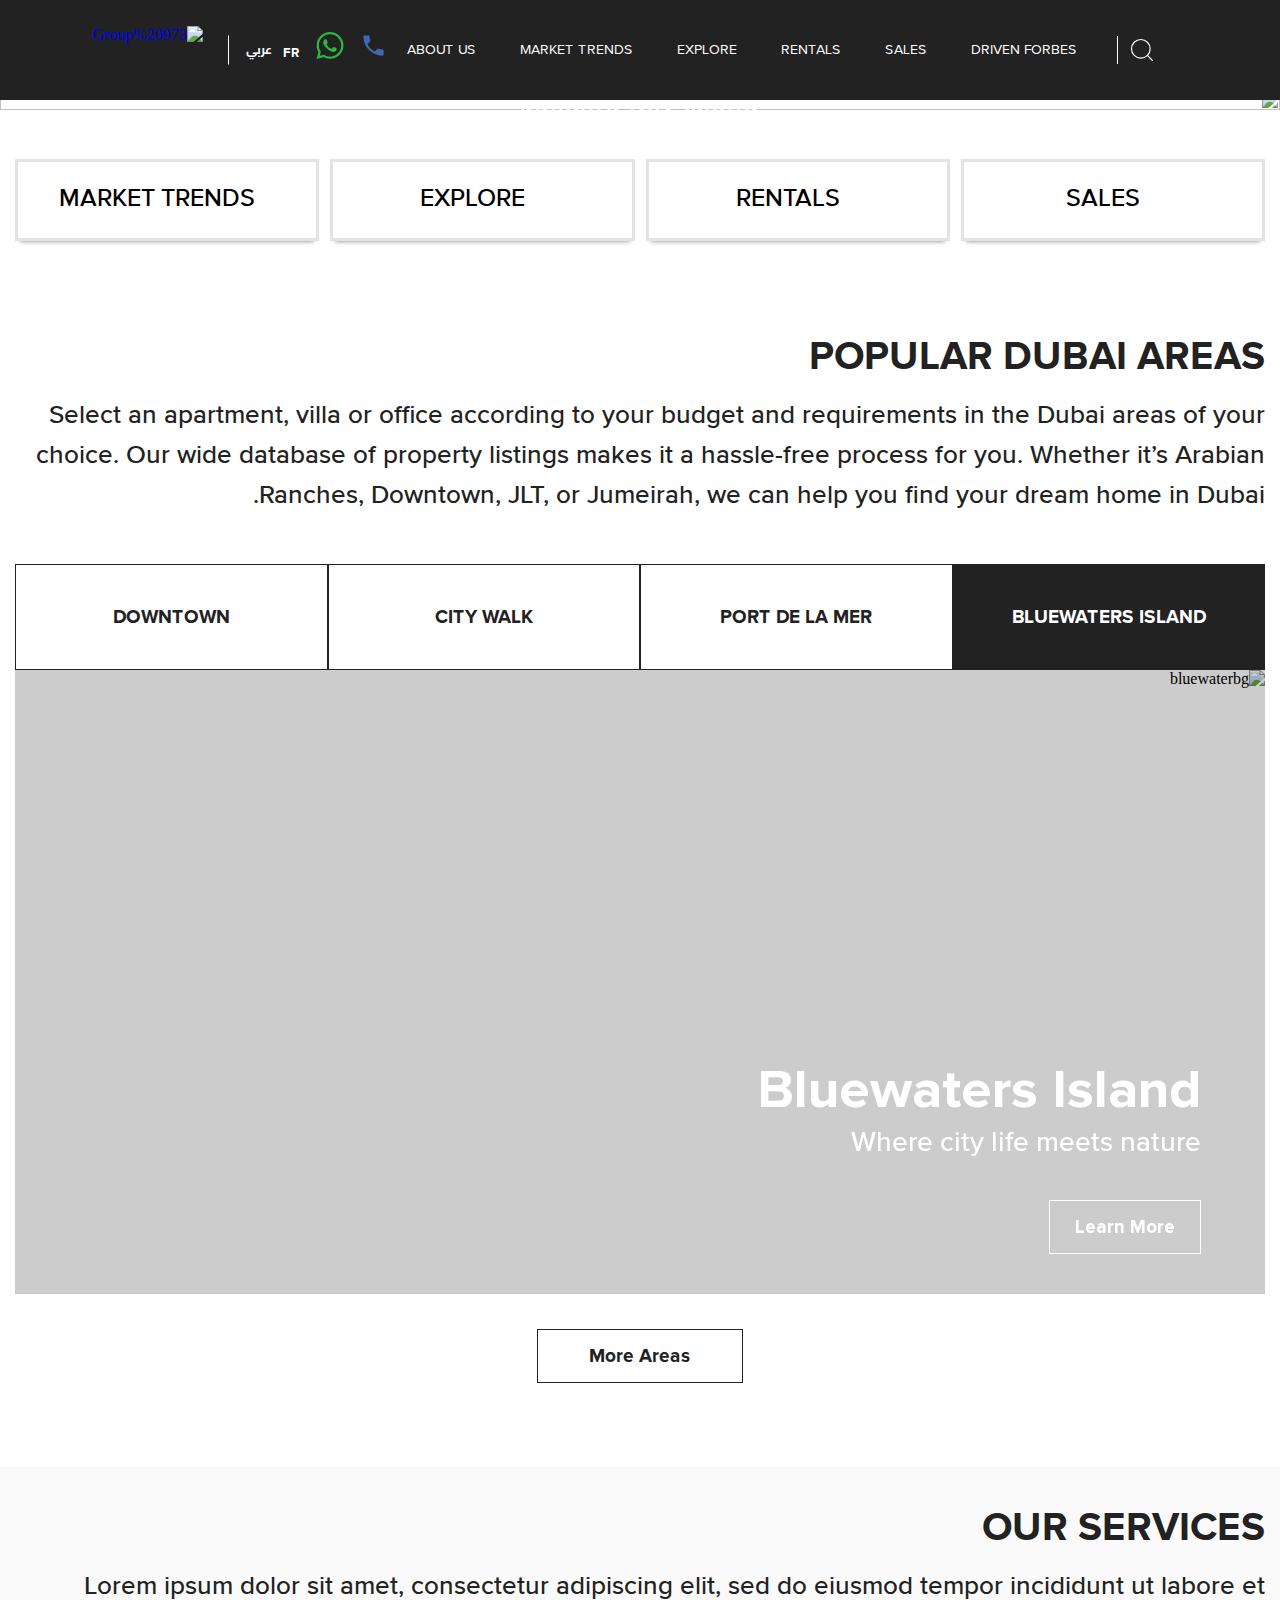
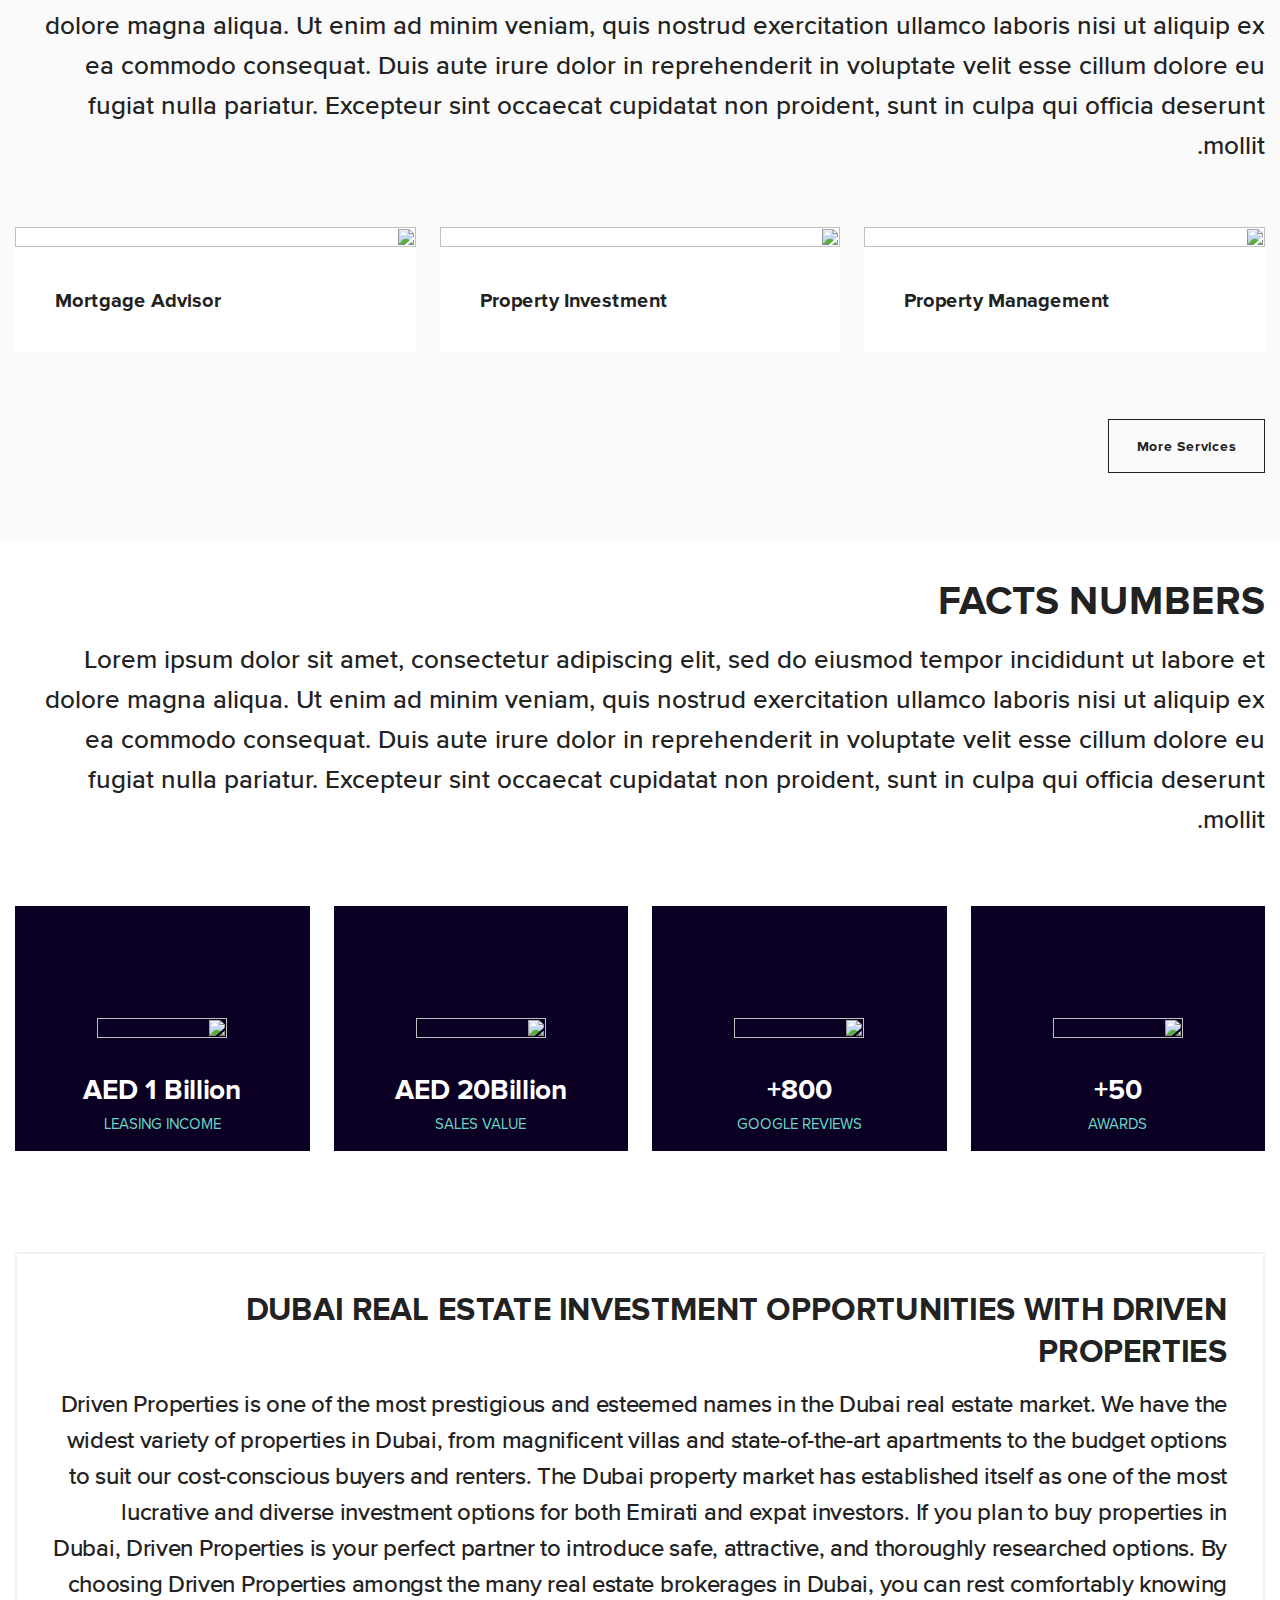
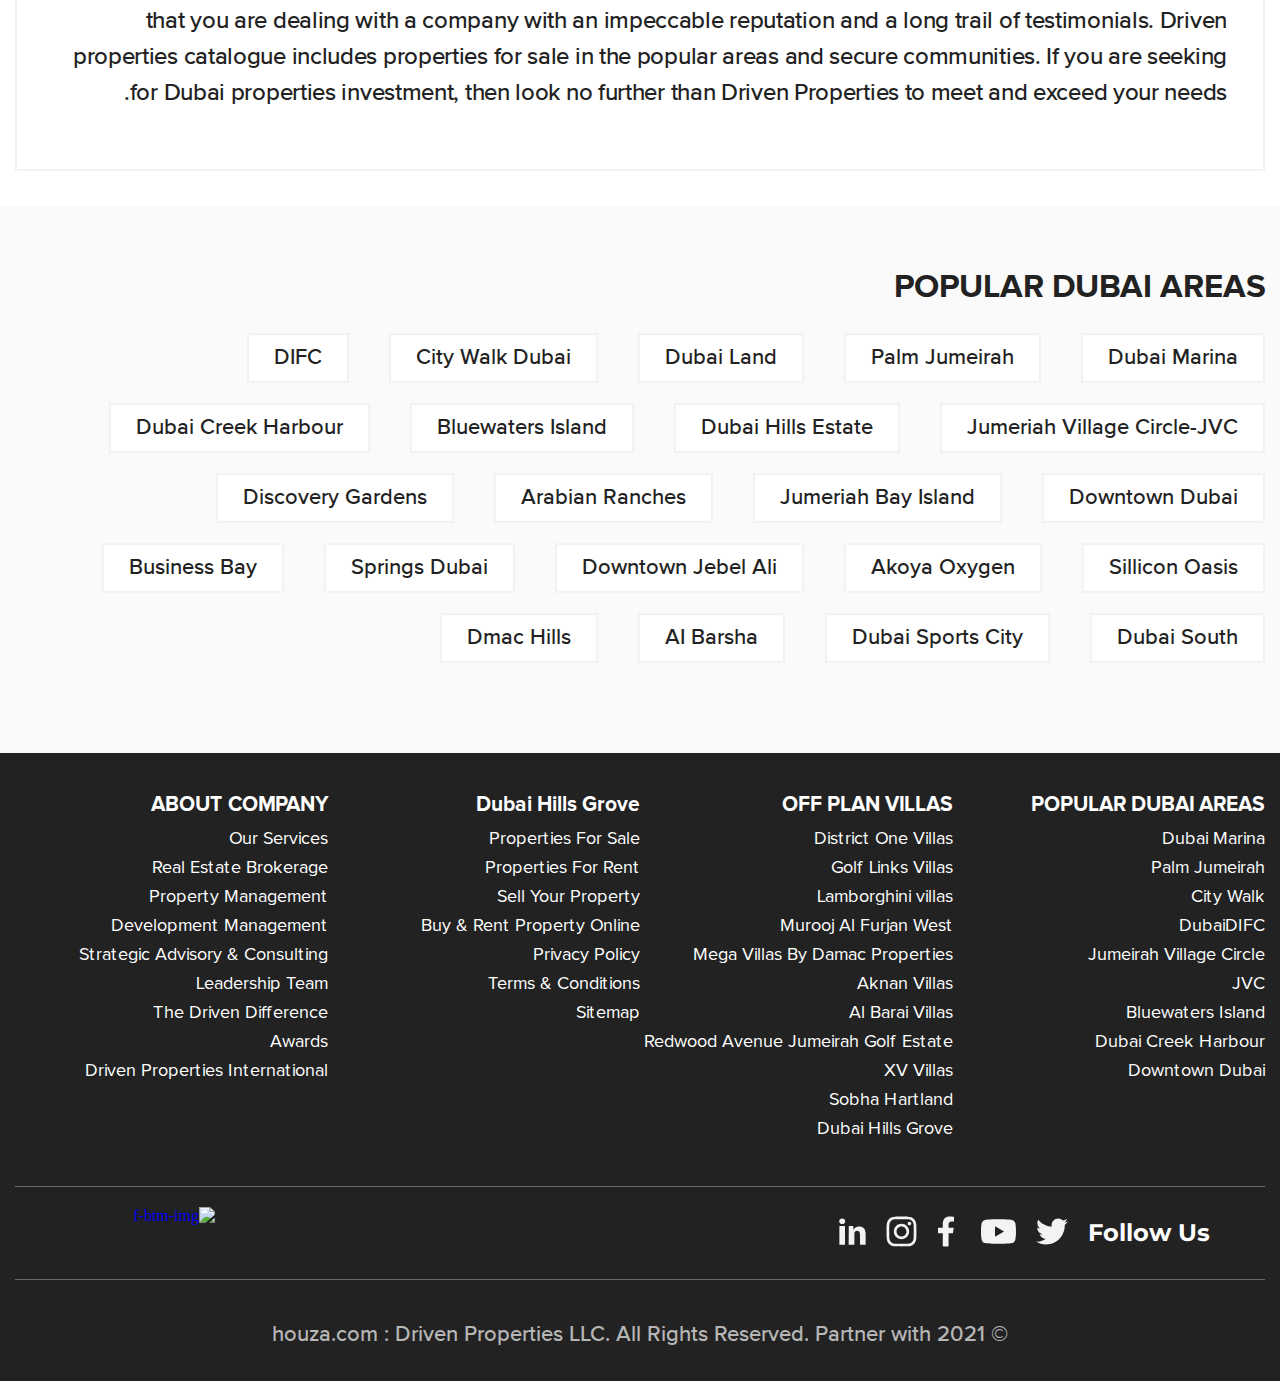
==== commit 4ecb57ab: "update footer img" ====
--- a/index.html
+++ b/index.html
@@ -1157,7 +1157,7 @@
                                         </div> 
                                     </div>
                                     <div class="footer-btm-rgt-in">
-                                        <a href="#"><img src="https://ik.imagekit.io/sgmmslom0im/f-btm-img_4ygbAK9hA.png?ik-sdk-version=javascript-1.4.3&updatedAt=1647027592392" alt="f-btm-img"> </a>
+                                        <a href="#"><img src="https://ik.imagekit.io/sgmmslom0im/footer-logo_piKefz6MWsSI.png?ik-sdk-version=javascript-1.4.3&updatedAt=1647044483299" alt="f-btm-img"> </a>
                                     </div>
                                 </div>
 
--- a/css/style.css
+++ b/css/style.css
@@ -1 +1,4 @@
-@import url(https://fonts.googleapis.com/css2?family=Cairo:wght@700&family=Montserrat:wght@400;500;600;700&family=Play:wght@400;700&display=swap);.nav{display:flex;flex-wrap:wrap;padding-left:0;margin-bottom:0;list-style:none}.nav-link{display:block;padding:.5rem 1rem;color:#0d6efd;text-decoration:none;transition:color .15s ease-in-out,background-color .15s ease-in-out,border-color .15s ease-in-out}.nav-link:focus,.nav-link:hover{color:#0a58ca}.nav-link.disabled{color:#6c757d;pointer-events:none;cursor:default}.nav-tabs{border-bottom:1px solid #dee2e6}.nav-tabs .nav-link{margin-bottom:-1px;background:0 0;border:1px solid transparent;border-top-left-radius:.25rem;border-top-right-radius:.25rem}.nav-tabs .nav-link:focus,.nav-tabs .nav-link:hover{border-color:#e9ecef #e9ecef #dee2e6;isolation:isolate}.nav-tabs .nav-link.disabled{color:#6c757d;background-color:transparent;border-color:transparent}.nav-tabs .nav-item.show .nav-link,.nav-tabs .nav-link.active{color:#495057;background-color:#fff;border-color:#dee2e6 #dee2e6 #fff}.nav-tabs .dropdown-menu{margin-top:-1px;border-top-left-radius:0;border-top-right-radius:0}.nav-pills .nav-link{background:0 0;border:0;border-radius:.25rem}.nav-pills .nav-link.active,.nav-pills .show>.nav-link{color:#fff;background-color:#0d6efd}.nav-fill .nav-item,.nav-fill>.nav-link{flex:1 1 auto;text-align:center}.nav-justified .nav-item,.nav-justified>.nav-link{flex-basis:0;flex-grow:1;text-align:center}.nav-fill .nav-item .nav-link,.nav-justified .nav-item .nav-link{width:100%}.tab-content>.tab-pane{display:none}.tab-content>.active{display:block}.container,.container-fluid,.container-lg,.container-md,.container-sm,.container-xl,.container-xxl{width:100%;padding-right:var(--bs-gutter-x,.75rem);padding-left:var(--bs-gutter-x,.75rem);margin-right:auto;margin-left:auto}@media (min-width:576px){.container,.container-sm{max-width:540px}}@media (min-width:768px){.container,.container-md,.container-sm{max-width:720px}}@media (min-width:992px){.container,.container-lg,.container-md,.container-sm{max-width:960px}}@media (min-width:1200px){.container,.container-lg,.container-md,.container-sm,.container-xl{max-width:1140px}}@media (min-width:1400px){.container,.container-lg,.container-md,.container-sm,.container-xl,.container-xxl{max-width:1320px}}.row{--bs-gutter-x:1.5rem;--bs-gutter-y:0;display:flex;flex-wrap:wrap;margin-top:calc(-1 * var(--bs-gutter-y));margin-right:calc(-.5 * var(--bs-gutter-x));margin-left:calc(-.5 * var(--bs-gutter-x))}.row>*{box-sizing:border-box;flex-shrink:0;width:100%;max-width:100%;padding-right:calc(var(--bs-gutter-x) * .5);padding-left:calc(var(--bs-gutter-x) * .5);margin-top:var(--bs-gutter-y)}.col{flex:1 0 0%}.row-cols-auto>*{flex:0 0 auto;width:auto}.row-cols-1>*{flex:0 0 auto;width:100%}.row-cols-2>*{flex:0 0 auto;width:50%}.row-cols-3>*{flex:0 0 auto;width:33.3333333333%}.row-cols-4>*{flex:0 0 auto;width:25%}.row-cols-5>*{flex:0 0 auto;width:20%}.row-cols-6>*{flex:0 0 auto;width:16.6666666667%}.col-auto{flex:0 0 auto;width:auto}.col-1{flex:0 0 auto;width:8.33333333%}.col-2{flex:0 0 auto;width:16.66666667%}.col-3{flex:0 0 auto;width:25%}.col-4{flex:0 0 auto;width:33.33333333%}.col-5{flex:0 0 auto;width:41.66666667%}.col-6{flex:0 0 auto;width:50%}.col-7{flex:0 0 auto;width:58.33333333%}.col-8{flex:0 0 auto;width:66.66666667%}.col-9{flex:0 0 auto;width:75%}.col-10{flex:0 0 auto;width:83.33333333%}.col-11{flex:0 0 auto;width:91.66666667%}.col-12{flex:0 0 auto;width:100%}.offset-1{margin-left:8.33333333%}.offset-2{margin-left:16.66666667%}.offset-3{margin-left:25%}.offset-4{margin-left:33.33333333%}.offset-5{margin-left:41.66666667%}.offset-6{margin-left:50%}.offset-7{margin-left:58.33333333%}.offset-8{margin-left:66.66666667%}.offset-9{margin-left:75%}.offset-10{margin-left:83.33333333%}.offset-11{margin-left:91.66666667%}.g-0,.gx-0{--bs-gutter-x:0}.g-0,.gy-0{--bs-gutter-y:0}.g-1,.gx-1{--bs-gutter-x:0.25rem}.g-1,.gy-1{--bs-gutter-y:0.25rem}.g-2,.gx-2{--bs-gutter-x:0.5rem}.g-2,.gy-2{--bs-gutter-y:0.5rem}.g-3,.gx-3{--bs-gutter-x:1rem}.g-3,.gy-3{--bs-gutter-y:1rem}.g-4,.gx-4{--bs-gutter-x:1.5rem}.g-4,.gy-4{--bs-gutter-y:1.5rem}.g-5,.gx-5{--bs-gutter-x:3rem}.g-5,.gy-5{--bs-gutter-y:3rem}@media (min-width:576px){.col-sm{flex:1 0 0%}.row-cols-sm-auto>*{flex:0 0 auto;width:auto}.row-cols-sm-1>*{flex:0 0 auto;width:100%}.row-cols-sm-2>*{flex:0 0 auto;width:50%}.row-cols-sm-3>*{flex:0 0 auto;width:33.3333333333%}.row-cols-sm-4>*{flex:0 0 auto;width:25%}.row-cols-sm-5>*{flex:0 0 auto;width:20%}.row-cols-sm-6>*{flex:0 0 auto;width:16.6666666667%}.col-sm-auto{flex:0 0 auto;width:auto}.col-sm-1{flex:0 0 auto;width:8.33333333%}.col-sm-2{flex:0 0 auto;width:16.66666667%}.col-sm-3{flex:0 0 auto;width:25%}.col-sm-4{flex:0 0 auto;width:33.33333333%}.col-sm-5{flex:0 0 auto;width:41.66666667%}.col-sm-6{flex:0 0 auto;width:50%}.col-sm-7{flex:0 0 auto;width:58.33333333%}.col-sm-8{flex:0 0 auto;width:66.66666667%}.col-sm-9{flex:0 0 auto;width:75%}.col-sm-10{flex:0 0 auto;width:83.33333333%}.col-sm-11{flex:0 0 auto;width:91.66666667%}.col-sm-12{flex:0 0 auto;width:100%}.offset-sm-0{margin-left:0}.offset-sm-1{margin-left:8.33333333%}.offset-sm-2{margin-left:16.66666667%}.offset-sm-3{margin-left:25%}.offset-sm-4{margin-left:33.33333333%}.offset-sm-5{margin-left:41.66666667%}.offset-sm-6{margin-left:50%}.offset-sm-7{margin-left:58.33333333%}.offset-sm-8{margin-left:66.66666667%}.offset-sm-9{margin-left:75%}.offset-sm-10{margin-left:83.33333333%}.offset-sm-11{margin-left:91.66666667%}.g-sm-0,.gx-sm-0{--bs-gutter-x:0}.g-sm-0,.gy-sm-0{--bs-gutter-y:0}.g-sm-1,.gx-sm-1{--bs-gutter-x:0.25rem}.g-sm-1,.gy-sm-1{--bs-gutter-y:0.25rem}.g-sm-2,.gx-sm-2{--bs-gutter-x:0.5rem}.g-sm-2,.gy-sm-2{--bs-gutter-y:0.5rem}.g-sm-3,.gx-sm-3{--bs-gutter-x:1rem}.g-sm-3,.gy-sm-3{--bs-gutter-y:1rem}.g-sm-4,.gx-sm-4{--bs-gutter-x:1.5rem}.g-sm-4,.gy-sm-4{--bs-gutter-y:1.5rem}.g-sm-5,.gx-sm-5{--bs-gutter-x:3rem}.g-sm-5,.gy-sm-5{--bs-gutter-y:3rem}}@media (min-width:768px){.col-md{flex:1 0 0%}.row-cols-md-auto>*{flex:0 0 auto;width:auto}.row-cols-md-1>*{flex:0 0 auto;width:100%}.row-cols-md-2>*{flex:0 0 auto;width:50%}.row-cols-md-3>*{flex:0 0 auto;width:33.3333333333%}.row-cols-md-4>*{flex:0 0 auto;width:25%}.row-cols-md-5>*{flex:0 0 auto;width:20%}.row-cols-md-6>*{flex:0 0 auto;width:16.6666666667%}.col-md-auto{flex:0 0 auto;width:auto}.col-md-1{flex:0 0 auto;width:8.33333333%}.col-md-2{flex:0 0 auto;width:16.66666667%}.col-md-3{flex:0 0 auto;width:25%}.col-md-4{flex:0 0 auto;width:33.33333333%}.col-md-5{flex:0 0 auto;width:41.66666667%}.col-md-6{flex:0 0 auto;width:50%}.col-md-7{flex:0 0 auto;width:58.33333333%}.col-md-8{flex:0 0 auto;width:66.66666667%}.col-md-9{flex:0 0 auto;width:75%}.col-md-10{flex:0 0 auto;width:83.33333333%}.col-md-11{flex:0 0 auto;width:91.66666667%}.col-md-12{flex:0 0 auto;width:100%}.offset-md-0{margin-left:0}.offset-md-1{margin-left:8.33333333%}.offset-md-2{margin-left:16.66666667%}.offset-md-3{margin-left:25%}.offset-md-4{margin-left:33.33333333%}.offset-md-5{margin-left:41.66666667%}.offset-md-6{margin-left:50%}.offset-md-7{margin-left:58.33333333%}.offset-md-8{margin-left:66.66666667%}.offset-md-9{margin-left:75%}.offset-md-10{margin-left:83.33333333%}.offset-md-11{margin-left:91.66666667%}.g-md-0,.gx-md-0{--bs-gutter-x:0}.g-md-0,.gy-md-0{--bs-gutter-y:0}.g-md-1,.gx-md-1{--bs-gutter-x:0.25rem}.g-md-1,.gy-md-1{--bs-gutter-y:0.25rem}.g-md-2,.gx-md-2{--bs-gutter-x:0.5rem}.g-md-2,.gy-md-2{--bs-gutter-y:0.5rem}.g-md-3,.gx-md-3{--bs-gutter-x:1rem}.g-md-3,.gy-md-3{--bs-gutter-y:1rem}.g-md-4,.gx-md-4{--bs-gutter-x:1.5rem}.g-md-4,.gy-md-4{--bs-gutter-y:1.5rem}.g-md-5,.gx-md-5{--bs-gutter-x:3rem}.g-md-5,.gy-md-5{--bs-gutter-y:3rem}}@media (min-width:992px){.col-lg{flex:1 0 0%}.row-cols-lg-auto>*{flex:0 0 auto;width:auto}.row-cols-lg-1>*{flex:0 0 auto;width:100%}.row-cols-lg-2>*{flex:0 0 auto;width:50%}.row-cols-lg-3>*{flex:0 0 auto;width:33.3333333333%}.row-cols-lg-4>*{flex:0 0 auto;width:25%}.row-cols-lg-5>*{flex:0 0 auto;width:20%}.row-cols-lg-6>*{flex:0 0 auto;width:16.6666666667%}.col-lg-auto{flex:0 0 auto;width:auto}.col-lg-1{flex:0 0 auto;width:8.33333333%}.col-lg-2{flex:0 0 auto;width:16.66666667%}.col-lg-3{flex:0 0 auto;width:25%}.col-lg-4{flex:0 0 auto;width:33.33333333%}.col-lg-5{flex:0 0 auto;width:41.66666667%}.col-lg-6{flex:0 0 auto;width:50%}.col-lg-7{flex:0 0 auto;width:58.33333333%}.col-lg-8{flex:0 0 auto;width:66.66666667%}.col-lg-9{flex:0 0 auto;width:75%}.col-lg-10{flex:0 0 auto;width:83.33333333%}.col-lg-11{flex:0 0 auto;width:91.66666667%}.col-lg-12{flex:0 0 auto;width:100%}.offset-lg-0{margin-left:0}.offset-lg-1{margin-left:8.33333333%}.offset-lg-2{margin-left:16.66666667%}.offset-lg-3{margin-left:25%}.offset-lg-4{margin-left:33.33333333%}.offset-lg-5{margin-left:41.66666667%}.offset-lg-6{margin-left:50%}.offset-lg-7{margin-left:58.33333333%}.offset-lg-8{margin-left:66.66666667%}.offset-lg-9{margin-left:75%}.offset-lg-10{margin-left:83.33333333%}.offset-lg-11{margin-left:91.66666667%}.g-lg-0,.gx-lg-0{--bs-gutter-x:0}.g-lg-0,.gy-lg-0{--bs-gutter-y:0}.g-lg-1,.gx-lg-1{--bs-gutter-x:0.25rem}.g-lg-1,.gy-lg-1{--bs-gutter-y:0.25rem}.g-lg-2,.gx-lg-2{--bs-gutter-x:0.5rem}.g-lg-2,.gy-lg-2{--bs-gutter-y:0.5rem}.g-lg-3,.gx-lg-3{--bs-gutter-x:1rem}.g-lg-3,.gy-lg-3{--bs-gutter-y:1rem}.g-lg-4,.gx-lg-4{--bs-gutter-x:1.5rem}.g-lg-4,.gy-lg-4{--bs-gutter-y:1.5rem}.g-lg-5,.gx-lg-5{--bs-gutter-x:3rem}.g-lg-5,.gy-lg-5{--bs-gutter-y:3rem}}@media (min-width:1200px){.col-xl{flex:1 0 0%}.row-cols-xl-auto>*{flex:0 0 auto;width:auto}.row-cols-xl-1>*{flex:0 0 auto;width:100%}.row-cols-xl-2>*{flex:0 0 auto;width:50%}.row-cols-xl-3>*{flex:0 0 auto;width:33.3333333333%}.row-cols-xl-4>*{flex:0 0 auto;width:25%}.row-cols-xl-5>*{flex:0 0 auto;width:20%}.row-cols-xl-6>*{flex:0 0 auto;width:16.6666666667%}.col-xl-auto{flex:0 0 auto;width:auto}.col-xl-1{flex:0 0 auto;width:8.33333333%}.col-xl-2{flex:0 0 auto;width:16.66666667%}.col-xl-3{flex:0 0 auto;width:25%}.col-xl-4{flex:0 0 auto;width:33.33333333%}.col-xl-5{flex:0 0 auto;width:41.66666667%}.col-xl-6{flex:0 0 auto;width:50%}.col-xl-7{flex:0 0 auto;width:58.33333333%}.col-xl-8{flex:0 0 auto;width:66.66666667%}.col-xl-9{flex:0 0 auto;width:75%}.col-xl-10{flex:0 0 auto;width:83.33333333%}.col-xl-11{flex:0 0 auto;width:91.66666667%}.col-xl-12{flex:0 0 auto;width:100%}.offset-xl-0{margin-left:0}.offset-xl-1{margin-left:8.33333333%}.offset-xl-2{margin-left:16.66666667%}.offset-xl-3{margin-left:25%}.offset-xl-4{margin-left:33.33333333%}.offset-xl-5{margin-left:41.66666667%}.offset-xl-6{margin-left:50%}.offset-xl-7{margin-left:58.33333333%}.offset-xl-8{margin-left:66.66666667%}.offset-xl-9{margin-left:75%}.offset-xl-10{margin-left:83.33333333%}.offset-xl-11{margin-left:91.66666667%}.g-xl-0,.gx-xl-0{--bs-gutter-x:0}.g-xl-0,.gy-xl-0{--bs-gutter-y:0}.g-xl-1,.gx-xl-1{--bs-gutter-x:0.25rem}.g-xl-1,.gy-xl-1{--bs-gutter-y:0.25rem}.g-xl-2,.gx-xl-2{--bs-gutter-x:0.5rem}.g-xl-2,.gy-xl-2{--bs-gutter-y:0.5rem}.g-xl-3,.gx-xl-3{--bs-gutter-x:1rem}.g-xl-3,.gy-xl-3{--bs-gutter-y:1rem}.g-xl-4,.gx-xl-4{--bs-gutter-x:1.5rem}.g-xl-4,.gy-xl-4{--bs-gutter-y:1.5rem}.g-xl-5,.gx-xl-5{--bs-gutter-x:3rem}.g-xl-5,.gy-xl-5{--bs-gutter-y:3rem}}@media (min-width:1400px){.col-xxl{flex:1 0 0%}.row-cols-xxl-auto>*{flex:0 0 auto;width:auto}.row-cols-xxl-1>*{flex:0 0 auto;width:100%}.row-cols-xxl-2>*{flex:0 0 auto;width:50%}.row-cols-xxl-3>*{flex:0 0 auto;width:33.3333333333%}.row-cols-xxl-4>*{flex:0 0 auto;width:25%}.row-cols-xxl-5>*{flex:0 0 auto;width:20%}.row-cols-xxl-6>*{flex:0 0 auto;width:16.6666666667%}.col-xxl-auto{flex:0 0 auto;width:auto}.col-xxl-1{flex:0 0 auto;width:8.33333333%}.col-xxl-2{flex:0 0 auto;width:16.66666667%}.col-xxl-3{flex:0 0 auto;width:25%}.col-xxl-4{flex:0 0 auto;width:33.33333333%}.col-xxl-5{flex:0 0 auto;width:41.66666667%}.col-xxl-6{flex:0 0 auto;width:50%}.col-xxl-7{flex:0 0 auto;width:58.33333333%}.col-xxl-8{flex:0 0 auto;width:66.66666667%}.col-xxl-9{flex:0 0 auto;width:75%}.col-xxl-10{flex:0 0 auto;width:83.33333333%}.col-xxl-11{flex:0 0 auto;width:91.66666667%}.col-xxl-12{flex:0 0 auto;width:100%}.offset-xxl-0{margin-left:0}.offset-xxl-1{margin-left:8.33333333%}.offset-xxl-2{margin-left:16.66666667%}.offset-xxl-3{margin-left:25%}.offset-xxl-4{margin-left:33.33333333%}.offset-xxl-5{margin-left:41.66666667%}.offset-xxl-6{margin-left:50%}.offset-xxl-7{margin-left:58.33333333%}.offset-xxl-8{margin-left:66.66666667%}.offset-xxl-9{margin-left:75%}.offset-xxl-10{margin-left:83.33333333%}.offset-xxl-11{margin-left:91.66666667%}.g-xxl-0,.gx-xxl-0{--bs-gutter-x:0}.g-xxl-0,.gy-xxl-0{--bs-gutter-y:0}.g-xxl-1,.gx-xxl-1{--bs-gutter-x:0.25rem}.g-xxl-1,.gy-xxl-1{--bs-gutter-y:0.25rem}.g-xxl-2,.gx-xxl-2{--bs-gutter-x:0.5rem}.g-xxl-2,.gy-xxl-2{--bs-gutter-y:0.5rem}.g-xxl-3,.gx-xxl-3{--bs-gutter-x:1rem}.g-xxl-3,.gy-xxl-3{--bs-gutter-y:1rem}.g-xxl-4,.gx-xxl-4{--bs-gutter-x:1.5rem}.g-xxl-4,.gy-xxl-4{--bs-gutter-y:1.5rem}.g-xxl-5,.gx-xxl-5{--bs-gutter-x:3rem}.g-xxl-5,.gy-xxl-5{--bs-gutter-y:3rem}}.d-inline{display:inline!important}.d-inline-block{display:inline-block!important}.d-block{display:block!important}.d-grid{display:grid!important}.d-table{display:table!important}.d-table-row{display:table-row!important}.d-table-cell{display:table-cell!important}.d-flex{display:flex!important}.d-inline-flex{display:inline-flex!important}.d-none{display:none!important}.flex-fill{flex:1 1 auto!important}.flex-row{flex-direction:row!important}.flex-column{flex-direction:column!important}.flex-row-reverse{flex-direction:row-reverse!important}.flex-column-reverse{flex-direction:column-reverse!important}.flex-grow-0{flex-grow:0!important}.flex-grow-1{flex-grow:1!important}.flex-shrink-0{flex-shrink:0!important}.flex-shrink-1{flex-shrink:1!important}.flex-wrap{flex-wrap:wrap!important}.flex-nowrap{flex-wrap:nowrap!important}.flex-wrap-reverse{flex-wrap:wrap-reverse!important}.justify-content-start{justify-content:flex-start!important}.justify-content-end{justify-content:flex-end!important}.justify-content-center{justify-content:center!important}.justify-content-between{justify-content:space-between!important}.justify-content-around{justify-content:space-around!important}.justify-content-evenly{justify-content:space-evenly!important}.align-items-start{align-items:flex-start!important}.align-items-end{align-items:flex-end!important}.align-items-center{align-items:center!important}.align-items-baseline{align-items:baseline!important}.align-items-stretch{align-items:stretch!important}.align-content-start{align-content:flex-start!important}.align-content-end{align-content:flex-end!important}.align-content-center{align-content:center!important}.align-content-between{align-content:space-between!important}.align-content-around{align-content:space-around!important}.align-content-stretch{align-content:stretch!important}.align-self-auto{align-self:auto!important}.align-self-start{align-self:flex-start!important}.align-self-end{align-self:flex-end!important}.align-self-center{align-self:center!important}.align-self-baseline{align-self:baseline!important}.align-self-stretch{align-self:stretch!important}.order-first{order:-1!important}.order-0{order:0!important}.order-1{order:1!important}.order-2{order:2!important}.order-3{order:3!important}.order-4{order:4!important}.order-5{order:5!important}.order-last{order:6!important}.m-0{margin:0!important}.m-1{margin:.25rem!important}.m-2{margin:.5rem!important}.m-3{margin:1rem!important}.m-4{margin:1.5rem!important}.m-5{margin:3rem!important}.m-auto{margin:auto!important}.mx-0{margin-right:0!important;margin-left:0!important}.mx-1{margin-right:.25rem!important;margin-left:.25rem!important}.mx-2{margin-right:.5rem!important;margin-left:.5rem!important}.mx-3{margin-right:1rem!important;margin-left:1rem!important}.mx-4{margin-right:1.5rem!important;margin-left:1.5rem!important}.mx-5{margin-right:3rem!important;margin-left:3rem!important}.mx-auto{margin-right:auto!important;margin-left:auto!important}.my-0{margin-top:0!important;margin-bottom:0!important}.my-1{margin-top:.25rem!important;margin-bottom:.25rem!important}.my-2{margin-top:.5rem!important;margin-bottom:.5rem!important}.my-3{margin-top:1rem!important;margin-bottom:1rem!important}.my-4{margin-top:1.5rem!important;margin-bottom:1.5rem!important}.my-5{margin-top:3rem!important;margin-bottom:3rem!important}.my-auto{margin-top:auto!important;margin-bottom:auto!important}.mt-0{margin-top:0!important}.mt-1{margin-top:.25rem!important}.mt-2{margin-top:.5rem!important}.mt-3{margin-top:1rem!important}.mt-4{margin-top:1.5rem!important}.mt-5{margin-top:3rem!important}.mt-auto{margin-top:auto!important}.me-0{margin-right:0!important}.me-1{margin-right:.25rem!important}.me-2{margin-right:.5rem!important}.me-3{margin-right:1rem!important}.me-4{margin-right:1.5rem!important}.me-5{margin-right:3rem!important}.me-auto{margin-right:auto!important}.mb-0{margin-bottom:0!important}.mb-1{margin-bottom:.25rem!important}.mb-2{margin-bottom:.5rem!important}.mb-3{margin-bottom:1rem!important}.mb-4{margin-bottom:1.5rem!important}.mb-5{margin-bottom:3rem!important}.mb-auto{margin-bottom:auto!important}.ms-0{margin-left:0!important}.ms-1{margin-left:.25rem!important}.ms-2{margin-left:.5rem!important}.ms-3{margin-left:1rem!important}.ms-4{margin-left:1.5rem!important}.ms-5{margin-left:3rem!important}.ms-auto{margin-left:auto!important}.p-0{padding:0!important}.p-1{padding:.25rem!important}.p-2{padding:.5rem!important}.p-3{padding:1rem!important}.p-4{padding:1.5rem!important}.p-5{padding:3rem!important}.px-0{padding-right:0!important;padding-left:0!important}.px-1{padding-right:.25rem!important;padding-left:.25rem!important}.px-2{padding-right:.5rem!important;padding-left:.5rem!important}.px-3{padding-right:1rem!important;padding-left:1rem!important}.px-4{padding-right:1.5rem!important;padding-left:1.5rem!important}.px-5{padding-right:3rem!important;padding-left:3rem!important}.py-0{padding-top:0!important;padding-bottom:0!important}.py-1{padding-top:.25rem!important;padding-bottom:.25rem!important}.py-2{padding-top:.5rem!important;padding-bottom:.5rem!important}.py-3{padding-top:1rem!important;padding-bottom:1rem!important}.py-4{padding-top:1.5rem!important;padding-bottom:1.5rem!important}.py-5{padding-top:3rem!important;padding-bottom:3rem!important}.pt-0{padding-top:0!important}.pt-1{padding-top:.25rem!important}.pt-2{padding-top:.5rem!important}.pt-3{padding-top:1rem!important}.pt-4{padding-top:1.5rem!important}.pt-5{padding-top:3rem!important}.pe-0{padding-right:0!important}.pe-1{padding-right:.25rem!important}.pe-2{padding-right:.5rem!important}.pe-3{padding-right:1rem!important}.pe-4{padding-right:1.5rem!important}.pe-5{padding-right:3rem!important}.pb-0{padding-bottom:0!important}.pb-1{padding-bottom:.25rem!important}.pb-2{padding-bottom:.5rem!important}.pb-3{padding-bottom:1rem!important}.pb-4{padding-bottom:1.5rem!important}.pb-5{padding-bottom:3rem!important}.ps-0{padding-left:0!important}.ps-1{padding-left:.25rem!important}.ps-2{padding-left:.5rem!important}.ps-3{padding-left:1rem!important}.ps-4{padding-left:1.5rem!important}.ps-5{padding-left:3rem!important}@media (min-width:576px){.d-sm-inline{display:inline!important}.d-sm-inline-block{display:inline-block!important}.d-sm-block{display:block!important}.d-sm-grid{display:grid!important}.d-sm-table{display:table!important}.d-sm-table-row{display:table-row!important}.d-sm-table-cell{display:table-cell!important}.d-sm-flex{display:flex!important}.d-sm-inline-flex{display:inline-flex!important}.d-sm-none{display:none!important}.flex-sm-fill{flex:1 1 auto!important}.flex-sm-row{flex-direction:row!important}.flex-sm-column{flex-direction:column!important}.flex-sm-row-reverse{flex-direction:row-reverse!important}.flex-sm-column-reverse{flex-direction:column-reverse!important}.flex-sm-grow-0{flex-grow:0!important}.flex-sm-grow-1{flex-grow:1!important}.flex-sm-shrink-0{flex-shrink:0!important}.flex-sm-shrink-1{flex-shrink:1!important}.flex-sm-wrap{flex-wrap:wrap!important}.flex-sm-nowrap{flex-wrap:nowrap!important}.flex-sm-wrap-reverse{flex-wrap:wrap-reverse!important}.justify-content-sm-start{justify-content:flex-start!important}.justify-content-sm-end{justify-content:flex-end!important}.justify-content-sm-center{justify-content:center!important}.justify-content-sm-between{justify-content:space-between!important}.justify-content-sm-around{justify-content:space-around!important}.justify-content-sm-evenly{justify-content:space-evenly!important}.align-items-sm-start{align-items:flex-start!important}.align-items-sm-end{align-items:flex-end!important}.align-items-sm-center{align-items:center!important}.align-items-sm-baseline{align-items:baseline!important}.align-items-sm-stretch{align-items:stretch!important}.align-content-sm-start{align-content:flex-start!important}.align-content-sm-end{align-content:flex-end!important}.align-content-sm-center{align-content:center!important}.align-content-sm-between{align-content:space-between!important}.align-content-sm-around{align-content:space-around!important}.align-content-sm-stretch{align-content:stretch!important}.align-self-sm-auto{align-self:auto!important}.align-self-sm-start{align-self:flex-start!important}.align-self-sm-end{align-self:flex-end!important}.align-self-sm-center{align-self:center!important}.align-self-sm-baseline{align-self:baseline!important}.align-self-sm-stretch{align-self:stretch!important}.order-sm-first{order:-1!important}.order-sm-0{order:0!important}.order-sm-1{order:1!important}.order-sm-2{order:2!important}.order-sm-3{order:3!important}.order-sm-4{order:4!important}.order-sm-5{order:5!important}.order-sm-last{order:6!important}.m-sm-0{margin:0!important}.m-sm-1{margin:.25rem!important}.m-sm-2{margin:.5rem!important}.m-sm-3{margin:1rem!important}.m-sm-4{margin:1.5rem!important}.m-sm-5{margin:3rem!important}.m-sm-auto{margin:auto!important}.mx-sm-0{margin-right:0!important;margin-left:0!important}.mx-sm-1{margin-right:.25rem!important;margin-left:.25rem!important}.mx-sm-2{margin-right:.5rem!important;margin-left:.5rem!important}.mx-sm-3{margin-right:1rem!important;margin-left:1rem!important}.mx-sm-4{margin-right:1.5rem!important;margin-left:1.5rem!important}.mx-sm-5{margin-right:3rem!important;margin-left:3rem!important}.mx-sm-auto{margin-right:auto!important;margin-left:auto!important}.my-sm-0{margin-top:0!important;margin-bottom:0!important}.my-sm-1{margin-top:.25rem!important;margin-bottom:.25rem!important}.my-sm-2{margin-top:.5rem!important;margin-bottom:.5rem!important}.my-sm-3{margin-top:1rem!important;margin-bottom:1rem!important}.my-sm-4{margin-top:1.5rem!important;margin-bottom:1.5rem!important}.my-sm-5{margin-top:3rem!important;margin-bottom:3rem!important}.my-sm-auto{margin-top:auto!important;margin-bottom:auto!important}.mt-sm-0{margin-top:0!important}.mt-sm-1{margin-top:.25rem!important}.mt-sm-2{margin-top:.5rem!important}.mt-sm-3{margin-top:1rem!important}.mt-sm-4{margin-top:1.5rem!important}.mt-sm-5{margin-top:3rem!important}.mt-sm-auto{margin-top:auto!important}.me-sm-0{margin-right:0!important}.me-sm-1{margin-right:.25rem!important}.me-sm-2{margin-right:.5rem!important}.me-sm-3{margin-right:1rem!important}.me-sm-4{margin-right:1.5rem!important}.me-sm-5{margin-right:3rem!important}.me-sm-auto{margin-right:auto!important}.mb-sm-0{margin-bottom:0!important}.mb-sm-1{margin-bottom:.25rem!important}.mb-sm-2{margin-bottom:.5rem!important}.mb-sm-3{margin-bottom:1rem!important}.mb-sm-4{margin-bottom:1.5rem!important}.mb-sm-5{margin-bottom:3rem!important}.mb-sm-auto{margin-bottom:auto!important}.ms-sm-0{margin-left:0!important}.ms-sm-1{margin-left:.25rem!important}.ms-sm-2{margin-left:.5rem!important}.ms-sm-3{margin-left:1rem!important}.ms-sm-4{margin-left:1.5rem!important}.ms-sm-5{margin-left:3rem!important}.ms-sm-auto{margin-left:auto!important}.p-sm-0{padding:0!important}.p-sm-1{padding:.25rem!important}.p-sm-2{padding:.5rem!important}.p-sm-3{padding:1rem!important}.p-sm-4{padding:1.5rem!important}.p-sm-5{padding:3rem!important}.px-sm-0{padding-right:0!important;padding-left:0!important}.px-sm-1{padding-right:.25rem!important;padding-left:.25rem!important}.px-sm-2{padding-right:.5rem!important;padding-left:.5rem!important}.px-sm-3{padding-right:1rem!important;padding-left:1rem!important}.px-sm-4{padding-right:1.5rem!important;padding-left:1.5rem!important}.px-sm-5{padding-right:3rem!important;padding-left:3rem!important}.py-sm-0{padding-top:0!important;padding-bottom:0!important}.py-sm-1{padding-top:.25rem!important;padding-bottom:.25rem!important}.py-sm-2{padding-top:.5rem!important;padding-bottom:.5rem!important}.py-sm-3{padding-top:1rem!important;padding-bottom:1rem!important}.py-sm-4{padding-top:1.5rem!important;padding-bottom:1.5rem!important}.py-sm-5{padding-top:3rem!important;padding-bottom:3rem!important}.pt-sm-0{padding-top:0!important}.pt-sm-1{padding-top:.25rem!important}.pt-sm-2{padding-top:.5rem!important}.pt-sm-3{padding-top:1rem!important}.pt-sm-4{padding-top:1.5rem!important}.pt-sm-5{padding-top:3rem!important}.pe-sm-0{padding-right:0!important}.pe-sm-1{padding-right:.25rem!important}.pe-sm-2{padding-right:.5rem!important}.pe-sm-3{padding-right:1rem!important}.pe-sm-4{padding-right:1.5rem!important}.pe-sm-5{padding-right:3rem!important}.pb-sm-0{padding-bottom:0!important}.pb-sm-1{padding-bottom:.25rem!important}.pb-sm-2{padding-bottom:.5rem!important}.pb-sm-3{padding-bottom:1rem!important}.pb-sm-4{padding-bottom:1.5rem!important}.pb-sm-5{padding-bottom:3rem!important}.ps-sm-0{padding-left:0!important}.ps-sm-1{padding-left:.25rem!important}.ps-sm-2{padding-left:.5rem!important}.ps-sm-3{padding-left:1rem!important}.ps-sm-4{padding-left:1.5rem!important}.ps-sm-5{padding-left:3rem!important}}@media (min-width:768px){.d-md-inline{display:inline!important}.d-md-inline-block{display:inline-block!important}.d-md-block{display:block!important}.d-md-grid{display:grid!important}.d-md-table{display:table!important}.d-md-table-row{display:table-row!important}.d-md-table-cell{display:table-cell!important}.d-md-flex{display:flex!important}.d-md-inline-flex{display:inline-flex!important}.d-md-none{display:none!important}.flex-md-fill{flex:1 1 auto!important}.flex-md-row{flex-direction:row!important}.flex-md-column{flex-direction:column!important}.flex-md-row-reverse{flex-direction:row-reverse!important}.flex-md-column-reverse{flex-direction:column-reverse!important}.flex-md-grow-0{flex-grow:0!important}.flex-md-grow-1{flex-grow:1!important}.flex-md-shrink-0{flex-shrink:0!important}.flex-md-shrink-1{flex-shrink:1!important}.flex-md-wrap{flex-wrap:wrap!important}.flex-md-nowrap{flex-wrap:nowrap!important}.flex-md-wrap-reverse{flex-wrap:wrap-reverse!important}.justify-content-md-start{justify-content:flex-start!important}.justify-content-md-end{justify-content:flex-end!important}.justify-content-md-center{justify-content:center!important}.justify-content-md-between{justify-content:space-between!important}.justify-content-md-around{justify-content:space-around!important}.justify-content-md-evenly{justify-content:space-evenly!important}.align-items-md-start{align-items:flex-start!important}.align-items-md-end{align-items:flex-end!important}.align-items-md-center{align-items:center!important}.align-items-md-baseline{align-items:baseline!important}.align-items-md-stretch{align-items:stretch!important}.align-content-md-start{align-content:flex-start!important}.align-content-md-end{align-content:flex-end!important}.align-content-md-center{align-content:center!important}.align-content-md-between{align-content:space-between!important}.align-content-md-around{align-content:space-around!important}.align-content-md-stretch{align-content:stretch!important}.align-self-md-auto{align-self:auto!important}.align-self-md-start{align-self:flex-start!important}.align-self-md-end{align-self:flex-end!important}.align-self-md-center{align-self:center!important}.align-self-md-baseline{align-self:baseline!important}.align-self-md-stretch{align-self:stretch!important}.order-md-first{order:-1!important}.order-md-0{order:0!important}.order-md-1{order:1!important}.order-md-2{order:2!important}.order-md-3{order:3!important}.order-md-4{order:4!important}.order-md-5{order:5!important}.order-md-last{order:6!important}.m-md-0{margin:0!important}.m-md-1{margin:.25rem!important}.m-md-2{margin:.5rem!important}.m-md-3{margin:1rem!important}.m-md-4{margin:1.5rem!important}.m-md-5{margin:3rem!important}.m-md-auto{margin:auto!important}.mx-md-0{margin-right:0!important;margin-left:0!important}.mx-md-1{margin-right:.25rem!important;margin-left:.25rem!important}.mx-md-2{margin-right:.5rem!important;margin-left:.5rem!important}.mx-md-3{margin-right:1rem!important;margin-left:1rem!important}.mx-md-4{margin-right:1.5rem!important;margin-left:1.5rem!important}.mx-md-5{margin-right:3rem!important;margin-left:3rem!important}.mx-md-auto{margin-right:auto!important;margin-left:auto!important}.my-md-0{margin-top:0!important;margin-bottom:0!important}.my-md-1{margin-top:.25rem!important;margin-bottom:.25rem!important}.my-md-2{margin-top:.5rem!important;margin-bottom:.5rem!important}.my-md-3{margin-top:1rem!important;margin-bottom:1rem!important}.my-md-4{margin-top:1.5rem!important;margin-bottom:1.5rem!important}.my-md-5{margin-top:3rem!important;margin-bottom:3rem!important}.my-md-auto{margin-top:auto!important;margin-bottom:auto!important}.mt-md-0{margin-top:0!important}.mt-md-1{margin-top:.25rem!important}.mt-md-2{margin-top:.5rem!important}.mt-md-3{margin-top:1rem!important}.mt-md-4{margin-top:1.5rem!important}.mt-md-5{margin-top:3rem!important}.mt-md-auto{margin-top:auto!important}.me-md-0{margin-right:0!important}.me-md-1{margin-right:.25rem!important}.me-md-2{margin-right:.5rem!important}.me-md-3{margin-right:1rem!important}.me-md-4{margin-right:1.5rem!important}.me-md-5{margin-right:3rem!important}.me-md-auto{margin-right:auto!important}.mb-md-0{margin-bottom:0!important}.mb-md-1{margin-bottom:.25rem!important}.mb-md-2{margin-bottom:.5rem!important}.mb-md-3{margin-bottom:1rem!important}.mb-md-4{margin-bottom:1.5rem!important}.mb-md-5{margin-bottom:3rem!important}.mb-md-auto{margin-bottom:auto!important}.ms-md-0{margin-left:0!important}.ms-md-1{margin-left:.25rem!important}.ms-md-2{margin-left:.5rem!important}.ms-md-3{margin-left:1rem!important}.ms-md-4{margin-left:1.5rem!important}.ms-md-5{margin-left:3rem!important}.ms-md-auto{margin-left:auto!important}.p-md-0{padding:0!important}.p-md-1{padding:.25rem!important}.p-md-2{padding:.5rem!important}.p-md-3{padding:1rem!important}.p-md-4{padding:1.5rem!important}.p-md-5{padding:3rem!important}.px-md-0{padding-right:0!important;padding-left:0!important}.px-md-1{padding-right:.25rem!important;padding-left:.25rem!important}.px-md-2{padding-right:.5rem!important;padding-left:.5rem!important}.px-md-3{padding-right:1rem!important;padding-left:1rem!important}.px-md-4{padding-right:1.5rem!important;padding-left:1.5rem!important}.px-md-5{padding-right:3rem!important;padding-left:3rem!important}.py-md-0{padding-top:0!important;padding-bottom:0!important}.py-md-1{padding-top:.25rem!important;padding-bottom:.25rem!important}.py-md-2{padding-top:.5rem!important;padding-bottom:.5rem!important}.py-md-3{padding-top:1rem!important;padding-bottom:1rem!important}.py-md-4{padding-top:1.5rem!important;padding-bottom:1.5rem!important}.py-md-5{padding-top:3rem!important;padding-bottom:3rem!important}.pt-md-0{padding-top:0!important}.pt-md-1{padding-top:.25rem!important}.pt-md-2{padding-top:.5rem!important}.pt-md-3{padding-top:1rem!important}.pt-md-4{padding-top:1.5rem!important}.pt-md-5{padding-top:3rem!important}.pe-md-0{padding-right:0!important}.pe-md-1{padding-right:.25rem!important}.pe-md-2{padding-right:.5rem!important}.pe-md-3{padding-right:1rem!important}.pe-md-4{padding-right:1.5rem!important}.pe-md-5{padding-right:3rem!important}.pb-md-0{padding-bottom:0!important}.pb-md-1{padding-bottom:.25rem!important}.pb-md-2{padding-bottom:.5rem!important}.pb-md-3{padding-bottom:1rem!important}.pb-md-4{padding-bottom:1.5rem!important}.pb-md-5{padding-bottom:3rem!important}.ps-md-0{padding-left:0!important}.ps-md-1{padding-left:.25rem!important}.ps-md-2{padding-left:.5rem!important}.ps-md-3{padding-left:1rem!important}.ps-md-4{padding-left:1.5rem!important}.ps-md-5{padding-left:3rem!important}}@media (min-width:992px){.d-lg-inline{display:inline!important}.d-lg-inline-block{display:inline-block!important}.d-lg-block{display:block!important}.d-lg-grid{display:grid!important}.d-lg-table{display:table!important}.d-lg-table-row{display:table-row!important}.d-lg-table-cell{display:table-cell!important}.d-lg-flex{display:flex!important}.d-lg-inline-flex{display:inline-flex!important}.d-lg-none{display:none!important}.flex-lg-fill{flex:1 1 auto!important}.flex-lg-row{flex-direction:row!important}.flex-lg-column{flex-direction:column!important}.flex-lg-row-reverse{flex-direction:row-reverse!important}.flex-lg-column-reverse{flex-direction:column-reverse!important}.flex-lg-grow-0{flex-grow:0!important}.flex-lg-grow-1{flex-grow:1!important}.flex-lg-shrink-0{flex-shrink:0!important}.flex-lg-shrink-1{flex-shrink:1!important}.flex-lg-wrap{flex-wrap:wrap!important}.flex-lg-nowrap{flex-wrap:nowrap!important}.flex-lg-wrap-reverse{flex-wrap:wrap-reverse!important}.justify-content-lg-start{justify-content:flex-start!important}.justify-content-lg-end{justify-content:flex-end!important}.justify-content-lg-center{justify-content:center!important}.justify-content-lg-between{justify-content:space-between!important}.justify-content-lg-around{justify-content:space-around!important}.justify-content-lg-evenly{justify-content:space-evenly!important}.align-items-lg-start{align-items:flex-start!important}.align-items-lg-end{align-items:flex-end!important}.align-items-lg-center{align-items:center!important}.align-items-lg-baseline{align-items:baseline!important}.align-items-lg-stretch{align-items:stretch!important}.align-content-lg-start{align-content:flex-start!important}.align-content-lg-end{align-content:flex-end!important}.align-content-lg-center{align-content:center!important}.align-content-lg-between{align-content:space-between!important}.align-content-lg-around{align-content:space-around!important}.align-content-lg-stretch{align-content:stretch!important}.align-self-lg-auto{align-self:auto!important}.align-self-lg-start{align-self:flex-start!important}.align-self-lg-end{align-self:flex-end!important}.align-self-lg-center{align-self:center!important}.align-self-lg-baseline{align-self:baseline!important}.align-self-lg-stretch{align-self:stretch!important}.order-lg-first{order:-1!important}.order-lg-0{order:0!important}.order-lg-1{order:1!important}.order-lg-2{order:2!important}.order-lg-3{order:3!important}.order-lg-4{order:4!important}.order-lg-5{order:5!important}.order-lg-last{order:6!important}.m-lg-0{margin:0!important}.m-lg-1{margin:.25rem!important}.m-lg-2{margin:.5rem!important}.m-lg-3{margin:1rem!important}.m-lg-4{margin:1.5rem!important}.m-lg-5{margin:3rem!important}.m-lg-auto{margin:auto!important}.mx-lg-0{margin-right:0!important;margin-left:0!important}.mx-lg-1{margin-right:.25rem!important;margin-left:.25rem!important}.mx-lg-2{margin-right:.5rem!important;margin-left:.5rem!important}.mx-lg-3{margin-right:1rem!important;margin-left:1rem!important}.mx-lg-4{margin-right:1.5rem!important;margin-left:1.5rem!important}.mx-lg-5{margin-right:3rem!important;margin-left:3rem!important}.mx-lg-auto{margin-right:auto!important;margin-left:auto!important}.my-lg-0{margin-top:0!important;margin-bottom:0!important}.my-lg-1{margin-top:.25rem!important;margin-bottom:.25rem!important}.my-lg-2{margin-top:.5rem!important;margin-bottom:.5rem!important}.my-lg-3{margin-top:1rem!important;margin-bottom:1rem!important}.my-lg-4{margin-top:1.5rem!important;margin-bottom:1.5rem!important}.my-lg-5{margin-top:3rem!important;margin-bottom:3rem!important}.my-lg-auto{margin-top:auto!important;margin-bottom:auto!important}.mt-lg-0{margin-top:0!important}.mt-lg-1{margin-top:.25rem!important}.mt-lg-2{margin-top:.5rem!important}.mt-lg-3{margin-top:1rem!important}.mt-lg-4{margin-top:1.5rem!important}.mt-lg-5{margin-top:3rem!important}.mt-lg-auto{margin-top:auto!important}.me-lg-0{margin-right:0!important}.me-lg-1{margin-right:.25rem!important}.me-lg-2{margin-right:.5rem!important}.me-lg-3{margin-right:1rem!important}.me-lg-4{margin-right:1.5rem!important}.me-lg-5{margin-right:3rem!important}.me-lg-auto{margin-right:auto!important}.mb-lg-0{margin-bottom:0!important}.mb-lg-1{margin-bottom:.25rem!important}.mb-lg-2{margin-bottom:.5rem!important}.mb-lg-3{margin-bottom:1rem!important}.mb-lg-4{margin-bottom:1.5rem!important}.mb-lg-5{margin-bottom:3rem!important}.mb-lg-auto{margin-bottom:auto!important}.ms-lg-0{margin-left:0!important}.ms-lg-1{margin-left:.25rem!important}.ms-lg-2{margin-left:.5rem!important}.ms-lg-3{margin-left:1rem!important}.ms-lg-4{margin-left:1.5rem!important}.ms-lg-5{margin-left:3rem!important}.ms-lg-auto{margin-left:auto!important}.p-lg-0{padding:0!important}.p-lg-1{padding:.25rem!important}.p-lg-2{padding:.5rem!important}.p-lg-3{padding:1rem!important}.p-lg-4{padding:1.5rem!important}.p-lg-5{padding:3rem!important}.px-lg-0{padding-right:0!important;padding-left:0!important}.px-lg-1{padding-right:.25rem!important;padding-left:.25rem!important}.px-lg-2{padding-right:.5rem!important;padding-left:.5rem!important}.px-lg-3{padding-right:1rem!important;padding-left:1rem!important}.px-lg-4{padding-right:1.5rem!important;padding-left:1.5rem!important}.px-lg-5{padding-right:3rem!important;padding-left:3rem!important}.py-lg-0{padding-top:0!important;padding-bottom:0!important}.py-lg-1{padding-top:.25rem!important;padding-bottom:.25rem!important}.py-lg-2{padding-top:.5rem!important;padding-bottom:.5rem!important}.py-lg-3{padding-top:1rem!important;padding-bottom:1rem!important}.py-lg-4{padding-top:1.5rem!important;padding-bottom:1.5rem!important}.py-lg-5{padding-top:3rem!important;padding-bottom:3rem!important}.pt-lg-0{padding-top:0!important}.pt-lg-1{padding-top:.25rem!important}.pt-lg-2{padding-top:.5rem!important}.pt-lg-3{padding-top:1rem!important}.pt-lg-4{padding-top:1.5rem!important}.pt-lg-5{padding-top:3rem!important}.pe-lg-0{padding-right:0!important}.pe-lg-1{padding-right:.25rem!important}.pe-lg-2{padding-right:.5rem!important}.pe-lg-3{padding-right:1rem!important}.pe-lg-4{padding-right:1.5rem!important}.pe-lg-5{padding-right:3rem!important}.pb-lg-0{padding-bottom:0!important}.pb-lg-1{padding-bottom:.25rem!important}.pb-lg-2{padding-bottom:.5rem!important}.pb-lg-3{padding-bottom:1rem!important}.pb-lg-4{padding-bottom:1.5rem!important}.pb-lg-5{padding-bottom:3rem!important}.ps-lg-0{padding-left:0!important}.ps-lg-1{padding-left:.25rem!important}.ps-lg-2{padding-left:.5rem!important}.ps-lg-3{padding-left:1rem!important}.ps-lg-4{padding-left:1.5rem!important}.ps-lg-5{padding-left:3rem!important}}@media (min-width:1200px){.d-xl-inline{display:inline!important}.d-xl-inline-block{display:inline-block!important}.d-xl-block{display:block!important}.d-xl-grid{display:grid!important}.d-xl-table{display:table!important}.d-xl-table-row{display:table-row!important}.d-xl-table-cell{display:table-cell!important}.d-xl-flex{display:flex!important}.d-xl-inline-flex{display:inline-flex!important}.d-xl-none{display:none!important}.flex-xl-fill{flex:1 1 auto!important}.flex-xl-row{flex-direction:row!important}.flex-xl-column{flex-direction:column!important}.flex-xl-row-reverse{flex-direction:row-reverse!important}.flex-xl-column-reverse{flex-direction:column-reverse!important}.flex-xl-grow-0{flex-grow:0!important}.flex-xl-grow-1{flex-grow:1!important}.flex-xl-shrink-0{flex-shrink:0!important}.flex-xl-shrink-1{flex-shrink:1!important}.flex-xl-wrap{flex-wrap:wrap!important}.flex-xl-nowrap{flex-wrap:nowrap!important}.flex-xl-wrap-reverse{flex-wrap:wrap-reverse!important}.justify-content-xl-start{justify-content:flex-start!important}.justify-content-xl-end{justify-content:flex-end!important}.justify-content-xl-center{justify-content:center!important}.justify-content-xl-between{justify-content:space-between!important}.justify-content-xl-around{justify-content:space-around!important}.justify-content-xl-evenly{justify-content:space-evenly!important}.align-items-xl-start{align-items:flex-start!important}.align-items-xl-end{align-items:flex-end!important}.align-items-xl-center{align-items:center!important}.align-items-xl-baseline{align-items:baseline!important}.align-items-xl-stretch{align-items:stretch!important}.align-content-xl-start{align-content:flex-start!important}.align-content-xl-end{align-content:flex-end!important}.align-content-xl-center{align-content:center!important}.align-content-xl-between{align-content:space-between!important}.align-content-xl-around{align-content:space-around!important}.align-content-xl-stretch{align-content:stretch!important}.align-self-xl-auto{align-self:auto!important}.align-self-xl-start{align-self:flex-start!important}.align-self-xl-end{align-self:flex-end!important}.align-self-xl-center{align-self:center!important}.align-self-xl-baseline{align-self:baseline!important}.align-self-xl-stretch{align-self:stretch!important}.order-xl-first{order:-1!important}.order-xl-0{order:0!important}.order-xl-1{order:1!important}.order-xl-2{order:2!important}.order-xl-3{order:3!important}.order-xl-4{order:4!important}.order-xl-5{order:5!important}.order-xl-last{order:6!important}.m-xl-0{margin:0!important}.m-xl-1{margin:.25rem!important}.m-xl-2{margin:.5rem!important}.m-xl-3{margin:1rem!important}.m-xl-4{margin:1.5rem!important}.m-xl-5{margin:3rem!important}.m-xl-auto{margin:auto!important}.mx-xl-0{margin-right:0!important;margin-left:0!important}.mx-xl-1{margin-right:.25rem!important;margin-left:.25rem!important}.mx-xl-2{margin-right:.5rem!important;margin-left:.5rem!important}.mx-xl-3{margin-right:1rem!important;margin-left:1rem!important}.mx-xl-4{margin-right:1.5rem!important;margin-left:1.5rem!important}.mx-xl-5{margin-right:3rem!important;margin-left:3rem!important}.mx-xl-auto{margin-right:auto!important;margin-left:auto!important}.my-xl-0{margin-top:0!important;margin-bottom:0!important}.my-xl-1{margin-top:.25rem!important;margin-bottom:.25rem!important}.my-xl-2{margin-top:.5rem!important;margin-bottom:.5rem!important}.my-xl-3{margin-top:1rem!important;margin-bottom:1rem!important}.my-xl-4{margin-top:1.5rem!important;margin-bottom:1.5rem!important}.my-xl-5{margin-top:3rem!important;margin-bottom:3rem!important}.my-xl-auto{margin-top:auto!important;margin-bottom:auto!important}.mt-xl-0{margin-top:0!important}.mt-xl-1{margin-top:.25rem!important}.mt-xl-2{margin-top:.5rem!important}.mt-xl-3{margin-top:1rem!important}.mt-xl-4{margin-top:1.5rem!important}.mt-xl-5{margin-top:3rem!important}.mt-xl-auto{margin-top:auto!important}.me-xl-0{margin-right:0!important}.me-xl-1{margin-right:.25rem!important}.me-xl-2{margin-right:.5rem!important}.me-xl-3{margin-right:1rem!important}.me-xl-4{margin-right:1.5rem!important}.me-xl-5{margin-right:3rem!important}.me-xl-auto{margin-right:auto!important}.mb-xl-0{margin-bottom:0!important}.mb-xl-1{margin-bottom:.25rem!important}.mb-xl-2{margin-bottom:.5rem!important}.mb-xl-3{margin-bottom:1rem!important}.mb-xl-4{margin-bottom:1.5rem!important}.mb-xl-5{margin-bottom:3rem!important}.mb-xl-auto{margin-bottom:auto!important}.ms-xl-0{margin-left:0!important}.ms-xl-1{margin-left:.25rem!important}.ms-xl-2{margin-left:.5rem!important}.ms-xl-3{margin-left:1rem!important}.ms-xl-4{margin-left:1.5rem!important}.ms-xl-5{margin-left:3rem!important}.ms-xl-auto{margin-left:auto!important}.p-xl-0{padding:0!important}.p-xl-1{padding:.25rem!important}.p-xl-2{padding:.5rem!important}.p-xl-3{padding:1rem!important}.p-xl-4{padding:1.5rem!important}.p-xl-5{padding:3rem!important}.px-xl-0{padding-right:0!important;padding-left:0!important}.px-xl-1{padding-right:.25rem!important;padding-left:.25rem!important}.px-xl-2{padding-right:.5rem!important;padding-left:.5rem!important}.px-xl-3{padding-right:1rem!important;padding-left:1rem!important}.px-xl-4{padding-right:1.5rem!important;padding-left:1.5rem!important}.px-xl-5{padding-right:3rem!important;padding-left:3rem!important}.py-xl-0{padding-top:0!important;padding-bottom:0!important}.py-xl-1{padding-top:.25rem!important;padding-bottom:.25rem!important}.py-xl-2{padding-top:.5rem!important;padding-bottom:.5rem!important}.py-xl-3{padding-top:1rem!important;padding-bottom:1rem!important}.py-xl-4{padding-top:1.5rem!important;padding-bottom:1.5rem!important}.py-xl-5{padding-top:3rem!important;padding-bottom:3rem!important}.pt-xl-0{padding-top:0!important}.pt-xl-1{padding-top:.25rem!important}.pt-xl-2{padding-top:.5rem!important}.pt-xl-3{padding-top:1rem!important}.pt-xl-4{padding-top:1.5rem!important}.pt-xl-5{padding-top:3rem!important}.pe-xl-0{padding-right:0!important}.pe-xl-1{padding-right:.25rem!important}.pe-xl-2{padding-right:.5rem!important}.pe-xl-3{padding-right:1rem!important}.pe-xl-4{padding-right:1.5rem!important}.pe-xl-5{padding-right:3rem!important}.pb-xl-0{padding-bottom:0!important}.pb-xl-1{padding-bottom:.25rem!important}.pb-xl-2{padding-bottom:.5rem!important}.pb-xl-3{padding-bottom:1rem!important}.pb-xl-4{padding-bottom:1.5rem!important}.pb-xl-5{padding-bottom:3rem!important}.ps-xl-0{padding-left:0!important}.ps-xl-1{padding-left:.25rem!important}.ps-xl-2{padding-left:.5rem!important}.ps-xl-3{padding-left:1rem!important}.ps-xl-4{padding-left:1.5rem!important}.ps-xl-5{padding-left:3rem!important}}@media (min-width:1400px){.d-xxl-inline{display:inline!important}.d-xxl-inline-block{display:inline-block!important}.d-xxl-block{display:block!important}.d-xxl-grid{display:grid!important}.d-xxl-table{display:table!important}.d-xxl-table-row{display:table-row!important}.d-xxl-table-cell{display:table-cell!important}.d-xxl-flex{display:flex!important}.d-xxl-inline-flex{display:inline-flex!important}.d-xxl-none{display:none!important}.flex-xxl-fill{flex:1 1 auto!important}.flex-xxl-row{flex-direction:row!important}.flex-xxl-column{flex-direction:column!important}.flex-xxl-row-reverse{flex-direction:row-reverse!important}.flex-xxl-column-reverse{flex-direction:column-reverse!important}.flex-xxl-grow-0{flex-grow:0!important}.flex-xxl-grow-1{flex-grow:1!important}.flex-xxl-shrink-0{flex-shrink:0!important}.flex-xxl-shrink-1{flex-shrink:1!important}.flex-xxl-wrap{flex-wrap:wrap!important}.flex-xxl-nowrap{flex-wrap:nowrap!important}.flex-xxl-wrap-reverse{flex-wrap:wrap-reverse!important}.justify-content-xxl-start{justify-content:flex-start!important}.justify-content-xxl-end{justify-content:flex-end!important}.justify-content-xxl-center{justify-content:center!important}.justify-content-xxl-between{justify-content:space-between!important}.justify-content-xxl-around{justify-content:space-around!important}.justify-content-xxl-evenly{justify-content:space-evenly!important}.align-items-xxl-start{align-items:flex-start!important}.align-items-xxl-end{align-items:flex-end!important}.align-items-xxl-center{align-items:center!important}.align-items-xxl-baseline{align-items:baseline!important}.align-items-xxl-stretch{align-items:stretch!important}.align-content-xxl-start{align-content:flex-start!important}.align-content-xxl-end{align-content:flex-end!important}.align-content-xxl-center{align-content:center!important}.align-content-xxl-between{align-content:space-between!important}.align-content-xxl-around{align-content:space-around!important}.align-content-xxl-stretch{align-content:stretch!important}.align-self-xxl-auto{align-self:auto!important}.align-self-xxl-start{align-self:flex-start!important}.align-self-xxl-end{align-self:flex-end!important}.align-self-xxl-center{align-self:center!important}.align-self-xxl-baseline{align-self:baseline!important}.align-self-xxl-stretch{align-self:stretch!important}.order-xxl-first{order:-1!important}.order-xxl-0{order:0!important}.order-xxl-1{order:1!important}.order-xxl-2{order:2!important}.order-xxl-3{order:3!important}.order-xxl-4{order:4!important}.order-xxl-5{order:5!important}.order-xxl-last{order:6!important}.m-xxl-0{margin:0!important}.m-xxl-1{margin:.25rem!important}.m-xxl-2{margin:.5rem!important}.m-xxl-3{margin:1rem!important}.m-xxl-4{margin:1.5rem!important}.m-xxl-5{margin:3rem!important}.m-xxl-auto{margin:auto!important}.mx-xxl-0{margin-right:0!important;margin-left:0!important}.mx-xxl-1{margin-right:.25rem!important;margin-left:.25rem!important}.mx-xxl-2{margin-right:.5rem!important;margin-left:.5rem!important}.mx-xxl-3{margin-right:1rem!important;margin-left:1rem!important}.mx-xxl-4{margin-right:1.5rem!important;margin-left:1.5rem!important}.mx-xxl-5{margin-right:3rem!important;margin-left:3rem!important}.mx-xxl-auto{margin-right:auto!important;margin-left:auto!important}.my-xxl-0{margin-top:0!important;margin-bottom:0!important}.my-xxl-1{margin-top:.25rem!important;margin-bottom:.25rem!important}.my-xxl-2{margin-top:.5rem!important;margin-bottom:.5rem!important}.my-xxl-3{margin-top:1rem!important;margin-bottom:1rem!important}.my-xxl-4{margin-top:1.5rem!important;margin-bottom:1.5rem!important}.my-xxl-5{margin-top:3rem!important;margin-bottom:3rem!important}.my-xxl-auto{margin-top:auto!important;margin-bottom:auto!important}.mt-xxl-0{margin-top:0!important}.mt-xxl-1{margin-top:.25rem!important}.mt-xxl-2{margin-top:.5rem!important}.mt-xxl-3{margin-top:1rem!important}.mt-xxl-4{margin-top:1.5rem!important}.mt-xxl-5{margin-top:3rem!important}.mt-xxl-auto{margin-top:auto!important}.me-xxl-0{margin-right:0!important}.me-xxl-1{margin-right:.25rem!important}.me-xxl-2{margin-right:.5rem!important}.me-xxl-3{margin-right:1rem!important}.me-xxl-4{margin-right:1.5rem!important}.me-xxl-5{margin-right:3rem!important}.me-xxl-auto{margin-right:auto!important}.mb-xxl-0{margin-bottom:0!important}.mb-xxl-1{margin-bottom:.25rem!important}.mb-xxl-2{margin-bottom:.5rem!important}.mb-xxl-3{margin-bottom:1rem!important}.mb-xxl-4{margin-bottom:1.5rem!important}.mb-xxl-5{margin-bottom:3rem!important}.mb-xxl-auto{margin-bottom:auto!important}.ms-xxl-0{margin-left:0!important}.ms-xxl-1{margin-left:.25rem!important}.ms-xxl-2{margin-left:.5rem!important}.ms-xxl-3{margin-left:1rem!important}.ms-xxl-4{margin-left:1.5rem!important}.ms-xxl-5{margin-left:3rem!important}.ms-xxl-auto{margin-left:auto!important}.p-xxl-0{padding:0!important}.p-xxl-1{padding:.25rem!important}.p-xxl-2{padding:.5rem!important}.p-xxl-3{padding:1rem!important}.p-xxl-4{padding:1.5rem!important}.p-xxl-5{padding:3rem!important}.px-xxl-0{padding-right:0!important;padding-left:0!important}.px-xxl-1{padding-right:.25rem!important;padding-left:.25rem!important}.px-xxl-2{padding-right:.5rem!important;padding-left:.5rem!important}.px-xxl-3{padding-right:1rem!important;padding-left:1rem!important}.px-xxl-4{padding-right:1.5rem!important;padding-left:1.5rem!important}.px-xxl-5{padding-right:3rem!important;padding-left:3rem!important}.py-xxl-0{padding-top:0!important;padding-bottom:0!important}.py-xxl-1{padding-top:.25rem!important;padding-bottom:.25rem!important}.py-xxl-2{padding-top:.5rem!important;padding-bottom:.5rem!important}.py-xxl-3{padding-top:1rem!important;padding-bottom:1rem!important}.py-xxl-4{padding-top:1.5rem!important;padding-bottom:1.5rem!important}.py-xxl-5{padding-top:3rem!important;padding-bottom:3rem!important}.pt-xxl-0{padding-top:0!important}.pt-xxl-1{padding-top:.25rem!important}.pt-xxl-2{padding-top:.5rem!important}.pt-xxl-3{padding-top:1rem!important}.pt-xxl-4{padding-top:1.5rem!important}.pt-xxl-5{padding-top:3rem!important}.pe-xxl-0{padding-right:0!important}.pe-xxl-1{padding-right:.25rem!important}.pe-xxl-2{padding-right:.5rem!important}.pe-xxl-3{padding-right:1rem!important}.pe-xxl-4{padding-right:1.5rem!important}.pe-xxl-5{padding-right:3rem!important}.pb-xxl-0{padding-bottom:0!important}.pb-xxl-1{padding-bottom:.25rem!important}.pb-xxl-2{padding-bottom:.5rem!important}.pb-xxl-3{padding-bottom:1rem!important}.pb-xxl-4{padding-bottom:1.5rem!important}.pb-xxl-5{padding-bottom:3rem!important}.ps-xxl-0{padding-left:0!important}.ps-xxl-1{padding-left:.25rem!important}.ps-xxl-2{padding-left:.5rem!important}.ps-xxl-3{padding-left:1rem!important}.ps-xxl-4{padding-left:1.5rem!important}.ps-xxl-5{padding-left:3rem!important}}@media print{.d-print-inline{display:inline!important}.d-print-inline-block{display:inline-block!important}.d-print-block{display:block!important}.d-print-grid{display:grid!important}.d-print-table{display:table!important}.d-print-table-row{display:table-row!important}.d-print-table-cell{display:table-cell!important}.d-print-flex{display:flex!important}.d-print-inline-flex{display:inline-flex!important}.d-print-none{display:none!important}}.dropdown{position:relative}.dropdown-toggle{white-space:nowrap}.dropdown-toggle::after{display:inline-block;margin-left:.255em;vertical-align:.255em;content:"";border-top:.3em solid;border-right:.3em solid transparent;border-bottom:0;border-left:.3em solid transparent}.dropdown-toggle:empty::after{margin-left:0}.dropdown-menu{position:absolute;z-index:1000;display:none;min-width:10rem;padding:.5rem 0;margin:0;font-size:1rem;color:#212529;text-align:left;list-style:none;background-color:#fff;background-clip:padding-box;border:1px solid rgba(0,0,0,.15);border-radius:.25rem}.dropdown-menu.show{display:block}.carousel{position:relative}.carousel.pointer-event{touch-action:pan-y}.carousel-inner{position:relative;width:100%;overflow:hidden}.carousel-inner .image-holder img{height:100%}.carousel-inner::after{display:block;clear:both;content:""}.carousel-item{position:relative;display:none;float:left;width:100%;margin-right:-100%;-webkit-backface-visibility:hidden;backface-visibility:hidden;transition:transform .6s ease-in-out}@media (prefers-reduced-motion:reduce){.carousel-item{transition:none}}.carousel-item-next,.carousel-item-prev,.carousel-item.active{display:block}.active.carousel-item-end,.carousel-item-next:not(.carousel-item-start){transform:translateX(100%)}.active.carousel-item-start,.carousel-item-prev:not(.carousel-item-end){transform:translateX(-100%)}.carousel-fade .carousel-item{opacity:0;transition-property:opacity;transform:none}.carousel-fade .carousel-item-next.carousel-item-start,.carousel-fade .carousel-item-prev.carousel-item-end,.carousel-fade .carousel-item.active{z-index:1;opacity:1}.carousel-fade .active.carousel-item-end,.carousel-fade .active.carousel-item-start{z-index:0;opacity:0;transition:opacity 0s .6s}@media (prefers-reduced-motion:reduce){.carousel-fade .active.carousel-item-end,.carousel-fade .active.carousel-item-start{transition:none}}.carousel-control-next,.carousel-control-prev{position:absolute;top:0;bottom:0;z-index:1;display:flex;align-items:center;justify-content:center;width:15%;padding:0;color:#fff;text-align:center;background:0 0;border:0;opacity:.5;transition:opacity .15s ease}@media (prefers-reduced-motion:reduce){.carousel-control-next,.carousel-control-prev{transition:none}}.carousel-control-next:focus,.carousel-control-next:hover,.carousel-control-prev:focus,.carousel-control-prev:hover{color:#fff;text-decoration:none;outline:0;opacity:.9}.carousel-control-prev{left:0}.carousel-control-next{right:0}.carousel-control-next-icon,.carousel-control-prev-icon{display:inline-block;width:2rem;height:2rem;background-repeat:no-repeat;background-position:50%;background-size:100% 100%}.carousel-control-prev-icon{background-image:url("data:image/svg+xml,%3csvg xmlns='http://www.w3.org/2000/svg' viewBox='0 0 16 16' fill='%23fff'%3e%3cpath d='M11.354 1.646a.5.5 0 0 1 0 .708L5.707 8l5.647 5.646a.5.5 0 0 1-.708.708l-6-6a.5.5 0 0 1 0-.708l6-6a.5.5 0 0 1 .708 0z'/%3e%3c/svg%3e")}.carousel-control-next-icon{background-image:url("data:image/svg+xml,%3csvg xmlns='http://www.w3.org/2000/svg' viewBox='0 0 16 16' fill='%23fff'%3e%3cpath d='M4.646 1.646a.5.5 0 0 1 .708 0l6 6a.5.5 0 0 1 0 .708l-6 6a.5.5 0 0 1-.708-.708L10.293 8 4.646 2.354a.5.5 0 0 1 0-.708z'/%3e%3c/svg%3e")}.carousel-indicators{position:absolute;right:0;bottom:0;left:0;z-index:2;display:flex;justify-content:center;padding:0;margin-right:15%;margin-bottom:1rem;margin-left:15%;list-style:none}.carousel-indicators [data-bs-target]{box-sizing:content-box;flex:0 1 auto;width:30px;height:3px;padding:0;margin-right:3px;margin-left:3px;text-indent:-999px;cursor:pointer;background-color:#fff;background-clip:padding-box;border:0;border-top:10px solid transparent;border-bottom:10px solid transparent;opacity:.5;transition:opacity .6s ease}@media (prefers-reduced-motion:reduce){.carousel-indicators [data-bs-target]{transition:none}}.carousel-indicators .active{opacity:1}.carousel-caption{position:absolute;right:15%;bottom:1.25rem;left:15%;padding-top:1.25rem;padding-bottom:1.25rem;color:#fff;text-align:center}.carousel-dark .carousel-control-next-icon,.carousel-dark .carousel-control-prev-icon{filter:invert(1) grayscale(100)}.carousel-dark .carousel-indicators [data-bs-target]{background-color:#000}.carousel-dark .carousel-caption{color:#000}*{padding:0;margin:0;box-sizing:border-box}fieldset,img{border:0}figure{margin:0}img{border:0;max-width:100%;display:block;height:auto}address,caption,cite,code,dfn,em,strong,th,var{font-style:normal;font-weight:400}q:after,q:before{content:''}article,aside,figure,footer,header,hgroup,main,nav,section{display:block}a{text-decoration:none!important;display:block;outline:0;transition:all .5s ease-in-out;-webkit-transition:all .5s ease-in-out;-moz-transition:all .5s ease-in-out;-ms-transition:all .5s ease-in-out;-o-transition:all .5s ease-in-out}.no_bor{border:0 none!important}ol,ul{list-style:none;margin:0;padding:0}h1,h2,h3,h4,h5,h6,p{margin:0}.clear{content:'';clear:both;font-size:1px;line-height:1px;display:block;height:0}.clearfix:after{content:'';clear:both;font-size:1px;line-height:1px;display:block;height:0}.btn:focus{color:#fff}.doit-clr{color:#fdd957;display:inline-block}@font-face{font-family:'Proxima Nova Rg';src:url(../fonts/ProximaNova-Regular.ttf) format('truetype');font-weight:400;font-style:normal;font-display:swap}@font-face{font-family:ProximaNova;src:url(../fonts/ProximaNova-Medium.ttf) format('truetype');font-weight:500;font-style:normal;font-display:swap}@font-face{font-family:'Proxima Nova Rg';src:url(../fonts/ProximaNova-Bold.ttf) format('truetype');font-weight:700;font-style:normal;font-display:swap}.wrapper{width:100%;margin:0 auto;overflow:hidden;padding:90px 0 0}nav>ul>li>a:hover{color:#fff!important}header{background:#222;padding:25px 21px 25px 30px;z-index:99;position:fixed;left:0;top:0;z-index:100;width:100%}.header-lft{float:left;width:42%;display:inline-block}.header-lft a img{height:100%;width:100%;max-width:160px;object-fit:none}.header-rgt{float:right;width:58%;display:inline-block;padding:2px 0}.header-lft.demo{float:right;width:22%;display:inline-block}.header-rgt.demo{float:left;width:76%;display:inline-block}.header-in{align-items:center;display:flex;justify-content:flex-end}.header-in a.search_btn{color:#fff;margin-left:20px;display:block;border-left:1px solid #fff;line-height:0;padding-left:10px}nav{position:relative}nav ul{padding:0}ul.clearfix li:focus-within .subMenu{display:block}ul.clearfix li .subMenu li:focus-within .sub{display:block}nav ul li{display:inline-block;padding:0 26px}nav>ul>li>a{display:block;font-size:14px;text-align:left;line-height:26px;color:#fff;font-family:'Proxima Nova Rg';font-weight:400;text-transform:uppercase}nav ul li a.menu1{position:relative}.icons.demo:before{display:none}nav ul li a.menu1:after{position:absolute;content:"";width:15px;height:8px;background:url(https://ik.imagekit.io/sgmmslom0im/down-nv_aeiVUkzXD.png?ik-sdk-version=javascript-1.4.3&updatedAt=1647027588151);right:-24px;top:8px;filter:invert(10);background-size:cover;background-repeat:no-repeat}.icons{position:relative;display:flex;align-items:center;padding:0 0 0 10px;margin-left:25px}.icons:before{position:absolute;content:'';background:#fff;width:1px;height:29px;transform:translate(0,-50%);left:0;top:50%}.icons a{display:inline-block;padding:0}.icons a:nth-child(2){margin:0 15px}.icons a i{font-size:35px;color:#4167b1}.icons a.mid i{color:#25d366}.icons span{display:inline-block;font-size:13px;text-align:left;line-height:1;color:#fff;font-family:'Proxima Nova Rg';font-weight:700;text-transform:uppercase;padding:6px 0 0 11px;vertical-align:top}.icons small{display:inline-block;font-size:12px;text-align:center;line-height:1;color:#fff;font-family:Cairo,sans-serif;font-weight:700;text-transform:uppercase;padding:0 0 0 8px;vertical-align:top}nav ul li{position:relative}.subMenu{box-sizing:border-box;position:absolute;top:100%;left:0;width:250px;display:none;z-index:999}.subMenu ul>li{width:100%;background:#fff;padding:0}.subMenu ul li a.menu{position:relative}.subMenu ul li a.menu:after{position:absolute;content:"";width:15px;height:8px;background:url(../images/down-nv.png);right:10px;top:50%;background-size:cover;background-repeat:no-repeat;transform:translateY(-50%) rotate(270deg)}nav .subMenu ul li a{width:100%;border-bottom:1px solid rgba(0,0,0,.05);border-top:1px solid rgba(255,255,255,.1)}nav .subMenu ul li a:hover,nav .subMenu ul li.active>a{background:#2f2f2d;color:#fff}.sub{position:absolute;top:0;left:100%;width:100%;display:none}.subMenu>ul>li>a{display:block;font-size:14px;text-align:left;line-height:26px;color:#000;font-family:'Proxima Nova Rg';font-weight:400;padding:5px 15px}.sub>ul>li>a{display:block;font-size:14px;text-align:left;line-height:26px;color:#000;font-family:'Proxima Nova Rg';font-weight:400;padding:5px 15px}.banner-sec{position:relative}.banner-sec .text-box{position:absolute;top:0;left:0;text-align:center;height:100%;width:100%;display:flex;flex-direction:column;justify-content:center;align-items:center}.banner-sec .text-box h1{font-size:52px;line-height:54px;font-family:'Proxima Nova Rg';font-weight:700;color:#fff;text-align:center;letter-spacing:.4px;padding:0 0 15px}.banner-sec .text-box p{font-size:26px;line-height:28px;font-weight:500;font-family:ProximaNova;color:#fff;text-align:center;letter-spacing:1.1px;padding:0 0 38px}.btn-default{font-size:19px;font-family:'Proxima Nova Rg';font-weight:700;color:#fff;display:inline-flex;align-items:center;justify-content:center;margin:0 auto;height:54px;text-align:center;padding:0 25px;border:1px solid #fff}.btn-default:hover{background-color:#222;color:#fff;border-color:#222}.btn-default.white-bg{background-color:#fff;color:#222}.btn-default.white-bg:hover{background-color:#222;color:#fff}.btn-secondary{border-color:#222;color:#222}.populat-area-sec{padding:45px 0 84px 0}.populat-area-list{margin:0 0 96px 0}.populat-area-list ul{display:flex;align-items:center;justify-content:center;margin:0 -5.5px}.populat-area-list ul li{width:25%;padding:0 5.5px}.populat-area-list ul li a{font-weight:500;font-family:ProximaNova;font-size:25px;width:100%;height:82px;display:flex;align-items:center;justify-content:center;color:#000;border:3px solid #e3e3e3;box-shadow:0 5px 5px -5px rgb(0 0 0 / 50%)}.populat-area-list ul li a img{margin-left:20px;height:100%;max-height:38px}.title h2{font-size:40px;line-height:1;font-family:'Proxima Nova Rg';font-weight:700;color:#222;padding:0 0 19px 0}.title p{font-size:26px;line-height:40px;font-weight:500;font-family:ProximaNova;color:#222}.populat-tab{padding:48px 0 0 0}.nav-pills .nav-item{width:25%}.nav-pills .nav-item .nav-link.active,.nav-pills .nav-item .nav-link:hover{background-color:#222;color:#fff}.nav-pills .nav-item .nav-link{display:flex;align-items:center;justify-content:center;font-size:19px;font-family:'Proxima Nova Rg';font-weight:700;color:#222;height:106px;margin:0 0 0 -1px;text-align:center;padding:0;border:1px solid #222;border-radius:0}.bluewater{position:relative}.bluewater:after{position:absolute;content:"";left:0;top:0;width:100%;height:100%;background-color:rgba(0,0,0,.2)}.bluewater .image-holder img{width:100%;height:624px;object-fit:cover;object-position:center}.bluewater .text-box{position:absolute;bottom:0;left:0;padding:0 64px 40px 64px;width:100%;z-index:10}.bluewater .text-box h3{font-size:55px;line-height:57px;font-family:'Proxima Nova Rg';font-weight:700;color:#fff;padding:0 0 10px}.bluewater .text-box p{font-size:28px;line-height:30px;font-weight:500;font-family:ProximaNova;color:#fff;padding:0 0 42px}.more-area{text-align:center;padding:35px 0 0 0}.more-area .btn-secondary{padding:0 51px}.services-sec{background:#fafafa;padding:41px 0 70px 0}.services-inner{margin:60px 0 0 0;text-align:right}.services-box{background-color:#fff;text-align:left}.services-box img{width:100%;height:100%}.services-box h4{font-size:20px;line-height:22px;color:#222;font-family:'Proxima Nova Rg';font-weight:700;padding:39px 0 40px 40px}.services-inner .btn-default{font-size:14px;padding:0 28px;margin:67px 0 0 0}.fact-number-sec{padding:39px 0 35px}.fact-box{background-color:#0b0023;text-align:center;padding:34px 0 17px;height:245px}.fact-number-inner{padding:65px 0 0 0}.fact-box .image-holder{min-height:102px;display:flex;align-items:flex-end}.fact-box .image-holder img{margin:0 auto;max-height:90px;width:130px;object-fit:contain}.fact-box .text-box h4{font-size:28px;color:#fff;font-family:'Proxima Nova Rg';font-weight:700;display:block;text-align:center;padding:31px 0 0}.fact-box .text-box p{font-size:15px;color:#6ad6c3;font-family:'Proxima Nova Rg';font-weight:400;text-align:center;padding:10px 0 0 0}.fact-estate{border:2px solid #f0f2f4;padding:36px 36px 58px 36px;margin:101px 0 0 0}.fact-estate h4{font-size:32px;line-height:42px;color:#222;font-family:'Proxima Nova Rg';font-weight:700;padding:0 0 13px;letter-spacing:.3px}.fact-estate p{font-size:24px;line-height:36px;color:#222;font-weight:500;font-family:ProximaNova;letter-spacing:-.3px}.famous-area{background:#fafafa;padding:65px 0 80px}.famous-area .title h2{font-size:33px}.famous-area-inner ul{display:flex;flex-wrap:wrap;margin:0 -20px}.famous-area-inner ul li{padding:10px 20px}.famous-area-inner ul li a{font-size:22px;color:#222;font-weight:500;font-family:ProximaNova;height:50px;padding:0 25px;text-align:center;background:#fff;border:2px solid #f0f2f4;display:flex;align-items:center;justify-content:center}.famous-area-inner ul li a:hover{background-color:#222;color:#fff;border-color:#222}.carousel-control-next,.carousel-control-prev{opacity:1;cursor:pointer}.apartment-sale-sec{display:flex;position:relative}.apartment-sale-left{max-width:950px;width:100%;overflow:auto;height:calc(100vh - 90px);padding:50px 33px;margin-right:auto}.apartment-sale-left.active{display:none}.apartment-sale-left h2{color:#222;font-size:40px;text-transform:uppercase;font-family:'Proxima Nova Rg';font-weight:700}.apartment-sale-left form{margin:18px 0 0 0}.media-left{display:flex}.media-left .dropdown .btn-secondary{border:1px solid #000;background-color:#000;width:114px;height:60px;display:flex;align-items:center;justify-content:center;color:#fff;font-size:16px;font-family:'Proxima Nova Rg';font-weight:400}.media-left .dropdown .btn-secondary i{font-size:24px;margin-right:8px}.dropdown-menu{border-radius:0;border:1px solid #000;padding:0}.dropdown-menu li .dropdown-item{color:#000;font-size:16px;font-family:'Proxima Nova Rg';font-weight:400;padding:10px 10px}.media-right{flex:1;width:100%;margin-right:11px;position:relative}.media-right span{position:absolute;top:50%;transform:translate(0,-50%);left:15px;display:none}.media-right span i{color:#6a6a6a;font-size:30px}.media-right .form-control{box-shadow:0 3px 6px #00000029;background-color:#fff;border:none;height:60px;color:#000;font-size:16px;border-radius:0;font-family:'Proxima Nova Rg';font-weight:400;width:100%;padding-right:12px}.media-right .form-control::placeholder{color:#000}.media-right .form-control:focus{outline:0}.media-right a{background-color:#a8a8a8;height:61px;max-width:133px;width:100%;color:#fff;font-size:18px;font-family:'Proxima Nova Rg';font-weight:700;display:flex;align-items:center;position:absolute;top:0;left:0;justify-content:center}.media-right a:hover{background-color:#000}.apartment-form-bottom{margin-top:15px}.apartment-form-bottom .row{margin:0 -4px}.apartment-form-bottom [class*=col-]{padding:0 4px}.apartment-form-bottom .form-group{position:relative}.apartment-form-bottom .form-group span{position:absolute;top:57%;transform:translate(0,-50%);left:16px}.apartment-form-bottom .form-control{border:1px solid #000;height:56px;color:#000;background-color:#fff;font-size:16px;padding-left:10px;box-shadow:none;border-radius:0;width:100%;-webkit-appearance:none;-moz-appearance:none;appearance:none;padding-right:10px}:focus-visible{outline:0}.apartment-sale-detail{margin:42px 0 0 0}.apartment-sale-box{display:flex;margin-bottom:34px}.apartment-sale-box:last-child{margin:0}.apartment-sale-box .apartment-sale-slide{max-width:362px;width:100%}.apartment-sale-box .apartment-sale-slide .apartmentSwiper{height:100%}.apartment-sale-box .apartment-sale-slide .swiper-slide{height:auto}.apartment-sale-box .apartment-sale-slide .image-holder{height:100%}.apartment-sale-box .apartment-sale-slide .image-holder img{width:100%;height:100%;object-fit:cover}.swiper-button-next:after,.swiper-button-prev:after{color:#fff;box-shadow:0 3px 6px #00000029;font-size:25px}.apartment-sale-box .text-box{flex:1;background-color:#fafafa;width:100%;padding-left:35px;padding-right:60px;padding-top:18px;padding-bottom:28px;position:relative}.apartment-sale-box .text-box a.heart-icon{position:absolute;top:13px;left:11px}.apartment-sale-box .text-box a.heart-icon i svg{font-size:21px;width:30px;height:25px}.apartment-sale-box .text-box h4{color:#222;font-size:18px;font-weight:700;font-family:'Proxima Nova Rg';border-bottom:1px solid #dedede;padding:0 0 17px 0}.apartment-sale-box .text-box span{display:flex;align-items:center;color:#222;font-size:14px;font-family:'Proxima Nova Rg';font-weight:400;margin:23px 0 0}.apartment-sale-box .text-box span i{color:#6a6a6a;margin-left:7px;font-size:18px}.apartment-list{padding:12px 0 20px}.apartment-list ul{display:flex}.apartment-list ul li{color:#222;font-family:'Proxima Nova Rg';font-weight:400;font-size:14px;display:flex;align-items:center;justify-content:center;margin-right:41px}.apartment-list ul li:last-child{margin:0}.apartment-list ul li i{color:#6a6a6a;font-size:16px;margin:0 3px 0 0}.apartment-sale-box .text-box h3{color:#222;font-size:20px;font-weight:700;font-family:'Proxima Nova Rg';margin:0 0 26px 0}.call-btn ul{display:flex;margin:0 -7px}.call-btn li{padding:0 7px}.call-btn li a i.fa.fa-phone svg{width:21px}.call-btn li a i.fa.fa-phone svg path:last-child{fill:#fff}.call-btn li a{background-color:#263977;height:40px;width:169px;display:flex;align-items:center;justify-content:center;color:#fff;font-weight:700;font-family:'Proxima Nova Rg';font-size:18px}.call-btn li a:hover{background-color:#19223e}.call-btn li a i{color:#fff;font-size:23px;margin-left:10px;display:flex;align-items:center}.call-btn li a.whatsapp-btn{background-color:#22d672}.call-btn li a.whatsapp-btn i svg{width:21px}.call-btn li a.whatsapp-btn i svg path{fill:#fff}.call-btn li a.whatsapp-btn:hover{background-color:#1c9f56}.pagination{display:flex;align-items:center;justify-content:flex-end;margin:36px 0 0 0}.pagination ul{display:flex;align-items:center}.pagination ul li{margin-right:30px}.pagination ul li a{color:#222;font-size:19px;font-family:'Proxima Nova Rg';font-weight:400}.pagination ul li a i.angle-right svg{width:17px;transform:rotate(270deg);margin-right:-15px}.apartment-sale-right{flex:1;width:calc(100% - 950px);position:fixed;height:calc(100vh - 90px);right:0}.apartment-sale-right.active{width:100%;position:static}.apartment-sale-right.active .map-expend{display:none}.apartment-sale-right.active .map-return{display:flex}iframe{width:100%;height:100%}.map-expend{box-shadow:0 3px 6px #0000004E;background-color:#fff;width:37px;height:37px;display:flex;align-items:center;justify-content:center;padding:6px;position:absolute;left:23px;top:72px}.map-expend i{font-size:26px;color:#000}.map-return{box-shadow:0 3px 6px #0000004E;background-color:#fff;width:37px;height:37px;align-items:center;justify-content:center;padding:6px;position:absolute;left:23px;top:72px;display:none}.map-return i{font-size:26px;color:#000}.apartment-right-box{display:flex;box-shadow:3px 5px 18px rgb(0 0 0 / 54%);background-color:#fafafa;position:absolute;left:50%;top:50%;transform:translate(-50%,-50%);max-width:875px;width:100%}.apartment-right-box .image-holder{max-width:356px;width:100%}.apartment-right-box .image-holder img{height:100%;width:100%;object-fit:cover}.apartment-right-box .text-box{flex:1;width:100%;padding:24px 42px 24px 30px}.apartment-right-box .text-box a.heart-icon{position:absolute;top:13px;right:11px}.apartment-right-box .text-box a.heart-icon i{color:#000;font-size:21px}.apartment-right-box .text-box h4{color:#222;font-size:18px;font-weight:700;font-family:'Proxima Nova Rg';border-bottom:1px solid #dedede;padding:0 0 17px 0}.apartment-right-box .text-box span{display:flex;align-items:center;color:#222;font-size:14px;font-family:'Proxima Nova Rg';font-weight:400;margin:23px 0 0}.apartment-right-box .text-box span i{color:#6a6a6a;margin-right:7px;font-size:18px}.apartment-list{padding:12px 0 20px}.apartment-list ul{display:flex}.apartment-list ul li{color:#222;font-family:'Proxima Nova Rg';font-weight:400;font-size:14px;display:flex;align-items:center;justify-content:center;margin-left:10px}.apartment-list ul li:first-child{margin:0}.apartment-list ul li i{color:#6a6a6a;font-size:16px;margin:0 3px 0 3px}.apartment-list ul li i.fa.fa-building svg{width:18px;height:16px}.apartment-list ul li i.fa.fa-bed svg{width:17px}.apartment-list ul li i.fa.fa-bed svg path{fill:#6a6a6a!important;stroke:#6a6a6a!important}.apartment-list ul li i.fa.fa-bath svg{width:16px}.apartment-list ul li i svg path{fill:#6a6a6a}.apartment-right-box .text-box h3{color:#222;font-size:20px;font-weight:700;font-family:'Proxima Nova Rg';margin:0 0 26px 0}.apartment-plan-sec{padding:50px 0}section.apartment-plan-sec .apartment-heading{margin-bottom:40px}.breadcrumb ul{display:flex;align-items:center}.breadcrumb ul li a{color:#090909;font-size:13px}.breadcrumb ul li{font-family:'Proxima Nova Rg';font-weight:400;font-size:13px;color:#6c757d;position:relative}.breadcrumb ul li.active::before{display:inline-block;padding-right:.5rem;color:#6c757d;padding-left:9px;content:"/"}.apartment-heading h3{font-size:22px;color:#09001f;text-transform:uppercase;font-weight:700;font-family:'Proxima Nova Rg';margin-top:18px}.apartment-plan-inner{margin:15px 0 0 0}.apartment-plan-box{box-shadow:2px 2px 7px #d1d1d1;background-color:#fff;margin:15px 0}.apartment-plan-box .image-holder img{width:100%}.apartment-plan-box .text-box{padding:13px}.apartment-plan-box .text-box h4{font-size:18px;font-family:'Proxima Nova Rg';font-weight:400;color:#09001f;margin:0 0 5px 0}.apartment-plan-box .text-box p{font-size:13px;font-family:'Proxima Nova Rg';color:#09001f;font-weight:400}.pag-media{display:flex;align-items:center;justify-content:space-between;margin:21px 0 0 0}.pag-media p{font-size:14px;color:#6a6a6a;font-family:'Proxima Nova Rg';font-weight:400}.apartment-plan-info{padding:16px;margin-bottom:20px;box-shadow:0 .5rem 1rem rgb(0 0 0 / 15%);margin:30px 0 0 0}.apartment-plan-info .text-box{margin-bottom:20px}.apartment-plan-info .text-box:last-child{margin:0}.apartment-plan-info .text-box h4{font-size:20px;font-weight:700;text-transform:uppercase;font-family:'Proxima Nova Rg';margin:0 0 10px 0}.apartment-plan-info .text-box p{font-size:15px;font-family:'Proxima Nova Rg';font-weight:400;color:#212529;line-height:1.5;margin:0 0 20px 0}.apartment-plan-info .text-box p:last-child{margin:0}.apartment-plan-info .text-box ul li{position:relative;padding:0 40px 26px 40px}.apartment-plan-info .text-box ul li:last-child{padding-bottom:0}.apartment-plan-info .text-box ul li:after{position:absolute;content:"";right:22px;top:6px;width:7px;height:7px;background-color:#212529;border-radius:50%}.apartment-plan-info .text-box ul li h5{font-size:15px;font-family:'Proxima Nova Rg';font-weight:700;color:#212529;margin:0 0 6px 0}.apartment-plan-info .text-box ul li p{font-size:15px;font-family:'Proxima Nova Rg';font-weight:400;color:#212529}.leadership-team-inner{margin:20px 0 0 0}.leadership-team-top .image-holder{position:relative}.leadership-team-top .image-holder img{width:100%;height:100%}.leadership-team-top .image-holder .text-inner{position:absolute;left:0;bottom:0;padding:20px 11px}.leadership-team-top .image-holder .text-inner h4{font-size:18px;font-weight:700;font-family:'Proxima Nova Rg';color:#fff;padding-bottom:8px}.leadership-team-top .image-holder .text-inner p{font-size:16px;font-weight:400;color:#fff;font-family:'Proxima Nova Rg'}.leadership-team-top .text-box{padding:0 10px}.team-logo{margin:0 0 20px 0}.leadership-team-top .text-box p{font-size:15px;margin-bottom:8px;font-weight:400;line-height:1.5;font-family:'Proxima Nova Rg';color:#212529}.leadership-team-top .text-box p:last-child{margin:0}.leadership-team-top .text-box p a{color:#212529;text-decoration:underline!important}.leadership-team-top .text-box .text-hide{display:none}.leadership-right{background:#fafafa}.leadership-right .leadership-holder img{height:100%;width:100%}.leadership-text{padding:15px 10px 20px}.leadership-text strong{font-size:15px;font-family:'Proxima Nova Rg';font-weight:700;color:#212529}.leadership-text a.mail{font-size:15px;font-family:'Proxima Nova Rg';font-weight:400;color:#212529;margin:8px 0 13px}.leadership-text ul{display:flex;align-items:center}.leadership-text ul li{margin-right:10px}.leadership-text ul li a i svg{width:20px;height:20px}.leadership-text ul li a i.fa.fa-facebook-official svg{width:17px;margin-right:4px}.leadership-text ul li a i svg g{fill:#6a6a6a}.leadership-text ul li a i svg path{fill:#6a6a6a!important}.team-detail{margin:40px 0 0 0}.team-detail h3{font-size:22px;color:#09001f;text-transform:capitalize;font-weight:700;font-family:'Proxima Nova Rg';margin:0 0 8px 0}.team-box .image-holder img{width:100%;transition:.3s;height:100%}.team-box{background:#fafafa;margin:10px 0}.team-box .image-holder{overflow:hidden}.team-box .image-holder:hover img{transform:scale(1.05);object-fit:cover}.team-box .text-box{padding:15px 15px}.team-box .text-box h4{margin-bottom:10px;font-size:14px;font-weight:700;font-family:'Proxima Nova Rg';color:#212529}.team-box .text-box p{font-size:13px;font-weight:400;font-family:'Proxima Nova Rg';color:#212529}.driven-team-inner .image-holder{margin:40px 0}.image-holder img{width:100%;height:100%}.driven-team-box{padding:20px 20px 16px 20px;border:solid 1px #f0f0f0;margin-bottom:20px;background:#fafafa}.driven-team-box .text-box{margin-bottom:16px}.driven-team-box .text-box:last-child{margin:0}.driven-team-box .text-box h4{font-size:22px;font-family:'Proxima Nova Rg';font-weight:700;color:#212529;margin:0 0 8px 0}.driven-team-box .text-box p{font-weight:400;line-height:1.5;color:#212529;font-weight:400;font-family:'Proxima Nova Rg';font-size:16px}.estate-company-box{border:solid 1px #f0f0f0;background:#fafafa;margin:10px 0}.estate-company-inner{margin-top:30px}.estate-company-box .imahe-holder{overflow:hidden;transition:.3s}.estate-company-box .imahe-holder img{transition:.3s;width:100%;height:100%}.estate-company-box .imahe-holder:hover img{transform:scale(1.1)}.estate-company-box .text-box{padding:20px 15px}.estate-company-box .text-box h4{font-size:16px;font-family:'Proxima Nova Rg';font-weight:700;margin-bottom:3px}.estate-company-box .text-box p{font-size:16px;font-family:'Proxima Nova Rg';font-weight:400;line-height:1.5;color:#212529}.estate-company-accordion{margin:40px 0 0 0}.card{border:none;margin-bottom:15px}.card-head.active a span .fa-minus{display:block}.card-head.active a span .fa-plus{display:none}.card-head.active a{background-color:#ccc}.card-head a:hover{background-color:#ccc;transition:.4s ease-in-out}.card-head a{font-family:'Proxima Nova Rg';font-size:26px;background-color:#f7f7f7;padding:22px;font-weight:700;color:#444;transition:.4s ease-in-out;display:flex;align-items:center;justify-content:space-between}.card-head a span{color:#777;font-size:14px;position:relative}.card-head a span:after{content:"+";position:absolute;font-size:30px;color:#777;top:50%;left:10px;transform:translateY(-50%)}.card-head a span .fa-minus{display:none}.card-body{background-color:#f8f8f8;border:solid 1px #ececec;padding:20px 40px;display:none}.card-body ul li{font-size:18px;font-weight:400;line-height:1.5;font-family:'Proxima Nova Rg';position:relative;padding-left:20px;color:#212529;margin-bottom:5px}.card-body ul li:last-child{margin:0}.card-body ul li:after{position:absolute;content:"";left:0;background-color:#212529;width:8px;height:8px;border-radius:50%;top:9px}.card-body ul li span{font-style:italic;color:#717171}.teatimonial-box{padding:30px;margin:20px 0;box-shadow:0 1rem 3rem rgba(0,0,0,.175);background:#fff}.teatimonial-box .image-holder{margin:0 auto;box-shadow:0 1rem 3rem rgba(0,0,0,.175);height:120px;width:120px;border-radius:50%;border:solid 4px #fff;text-align:center;overflow:hidden}.teatimonial-box .image-holder img{width:100%;height:100%;object-fit:cover;object-position:top}.teatimonial-box .text-box{padding:22px 0 0 0}.teatimonial-box .text-box p{font-size:15px;text-align:center;color:#5d5d5d;font-weight:400;line-height:1.5;font-family:'Proxima Nova Rg';padding:0 0 20px 0;min-height:110px}.teatimonial-box .text-box p i{color:#09001f;padding:0;font-size:40px;line-height:0;font-style:normal;font-weight:700;transform:translateY(16px);display:inline-block}.teatimonial-box .text-box h4{font-size:18px;font-family:'Proxima Nova Rg';font-weight:400;text-align:center;border-top:1px solid rgba(0,0,0,.1);padding:18px 0 0 0}.driven-properties .team-box .image-holder{position:relative}.driven-properties .team-box .image-holder h4{font-size:18px;color:#fff;position:absolute;bottom:15px;left:12px;font-family:'Proxima Nova Rg';font-weight:400}.driven-properties .team-box .text-box strong{margin:10px 0;font-size:14px;font-weight:700;font-family:'Proxima Nova Rg';color:#212529;display:block}.preferred-partners{margin-top:10px}.preferred-partners .preferred-box{margin:10px 0}.preferred-partners .preferred-box .image-holder{position:relative;overflow:hidden;margin-bottom:10px;transition:all .35s ease}.preferred-partners .preferred-box .image-holder:hover:after{transform:translateY(0);transition:all .35s ease}.preferred-partners .preferred-box .image-holder:hover .text-box{opacity:1;transition:all .35s ease;transition-delay:.21s}.preferred-partners .preferred-box .image-holder:after{position:absolute;top:0;bottom:0;left:0;right:0;content:"";background-color:#000;transition:all .35s ease;transform:translateY(100%)}.preferred-partners .preferred-box .image-holder img{width:100%;height:100%}.preferred-partners .preferred-box .text-box{position:absolute;left:0;top:0;width:100%;padding:30px;transition:all .35s ease;height:100%;background-color:#222;z-index:10;opacity:0}.preferred-partners .preferred-box .text-box h3{font-size:26px;font-weight:700;text-align:center;color:#fff;font-family:'Proxima Nova Rg';margin:0 0 11px 0}.preferred-partners .preferred-box .text-box p{font-family:'Proxima Nova Rg';font-weight:400;font-size:15px;line-height:1.5;color:#fff}.preferred-partners .preferred-box a{color:#222;background:#fff;border:solid 1px #222;border-radius:0;height:38px;display:flex;align-items:center;justify-content:center;font-family:'Proxima Nova Rg';font-weight:400}.preferred-partners .preferred-box a:hover{background-color:#222;color:#fff}footer{background:#222;position:relative}.footer-in{padding:40px 0 25px}.footer-top{padding:0 0 40px}.footer-top ul{display:flex;justify-content:space-between;flex-wrap:wrap}.footer-top ul .clearfix{display:flex}.footer-top ul li{vertical-align:top;width:25%}.office{position:relative}.office-in h6{font-size:19px;line-height:20px;font-family:'Proxima Nova Rg';font-weight:400;text-transform:uppercase;color:#fff;padding:0 0 24px;font-weight:500}.office-in span{color:#fff;font-size:21px;line-height:24px;font-family:'Proxima Nova Rg';font-weight:700;display:block;margin-bottom:10px}.content a{font-size:18px;line-height:24px;font-family:'Proxima Nova Rg';font-weight:400;color:#fff;display:block;margin:0 0 5px 0}.footer-btm{display:flex;align-items:center;justify-content:space-between;border-top:1px solid rgba(176,170,190,.5);padding:20px 0;border-bottom:1px solid rgba(176,170,190,.5)}.foto{display:flex;align-items:center}.foto .foto-social ul{display:flex;align-items:center}.foto-follow p{color:#fff;font-size:24px;line-height:1;font-family:Montserrat,sans-serif;font-weight:700;margin-right:55px}.foto-social ul li{display:inline-block;padding:0;margin-right:20px}.foto-social ul li:last-child{margin:0}.foto-social ul li a{margin:0}.foto-social ul li a i.fa.fa-instagram{margin-right:-8px;margin-left:9px}.footer-btm-rgt-in a img{height:70px;object-fit:scale-down}.foto-bottom p{font-size:22px;line-height:41px;color:rgba(250,250,250,.7);font-family:ProximaNova;font-weight:500;text-align:center;padding:35px 0 0}.foto-bottom p a{color:rgba(250,250,250,.7);display:inline-block}.side_bar{display:none}.menu_icon{display:none}.mole{display:none}.resorts-main-in p{font-size:14px;line-height:20px;color:#fff;font-family:'Proxima Nova Rg';font-weight:400;text-align:center;display:none}.bat{position:relative;display:none}.bat-in{position:absolute;bottom:0;left:0;right:0;margin:0 auto;width:250px}.bat-in h3{font-size:24px;line-height:30px;color:#fff;font-family:'Proxima Nova Rg';font-weight:700;text-transform:uppercase}.bat-in p{font-size:14px;line-height:30px;color:#fff;font-family:ProximaNova;font-weight:500}.bat figure img{width:100%;height:auto}.media{background:#000;display:none;position:fixed;bottom:0;width:100%;z-index:100}.media-in ul{text-align:center}.media-in ul li{display:inline-block;padding:10px 27px}.media-in ul li a.call1 i{color:#4167b1;width:31px;height:31px;font-size:30px}.media-in ul li a.call2 i{color:#fff;width:39px;height:26px;font-size:30px}.media-in ul li a.call3 i{color:#22d672;width:31px;height:31px;font-size:30px}.stick_header{position:fixed;width:100%;max-width:100%;top:0;left:0;right:0;margin:0 auto;z-index:9999;background:#222;transition:all .5s ease-in-out;-webkit-transition:all .5s ease-in-out;-moz-transition:all .5s ease-in-out;-ms-transition:all .5s ease-in-out;-o-transition:all .5s ease-in-out}.popular-in ul li a:hover,.popular-main a.area:hover,.resorts-main-in a:hover,.service-in a:hover{background:#222;color:#fff}.bluewater-in a:hover{color:#222;background:#fff;border:none}nav ul li:last-child .subMenu ul li .sub{left:-249px}.searchbox{position:relative;min-width:50px;width:0%;height:50px;float:right;overflow:hidden;-webkit-transition:width .3s;-moz-transition:width .3s;-ms-transition:width .3s;-o-transition:width .3s;transition:width .3s}.searchbox-input{top:0;right:0;border:0;outline:0;background:#dcddd8;width:100%;height:50px;margin:0;padding:0 55px 0 20px;font-size:20px;color:red}.searchbox-input::-webkit-input-placeholder{color:#d74b4b}.searchbox-input:-moz-placeholder{color:#d74b4b}.searchbox-input::-moz-placeholder{color:#d74b4b}.searchbox-input:-ms-input-placeholder{color:#d74b4b}.searchbox-icon,.searchbox-submit{width:50px;height:50px;display:block;position:absolute;top:0;font-family:verdana;font-size:22px;right:0;padding:0;margin:0;border:0;outline:0;line-height:50px;text-align:center;cursor:pointer;color:#dcddd8;background:#222}.searchbox-open{width:100%}.subMenu ul li a.menu:hover:after{filter:invert(10)}.office>a.active{background-color:#39c;color:#fff}.content{display:block}.office-in span i{display:none}.hide{display:block;padding:0 0 44px!important}.banner-slide .slick-dots li button{width:14px;height:7px;border-radius:0;background:rgb(230 230 230 / 50%)}.banner-slide .slick-dots li.slick-active button{background:#e6e6e6}.banner-slide .slick-dots{bottom:60px;left:0;right:0;margin:0 auto;text-align:center}.dpx-header-sticky{background:#222;padding-top:0;padding-bottom:0}.dpx-fixed-header{position:fixed;top:0;z-index:300000;width:100%}.btn{-webkit-transition:.4s!important;transition:.4s!important}.btn-block{display:block;width:100%}.dpx-query-select{position:relative}.dpx-query-select:after{content:"\f00d";font-family:FontAwesome;position:absolute}.dpx-tab-sale{width:50%;float:left;display:inline-block}.dpx-tab-rent{width:50%;float:right;display:inline-block}.type{width:98%;border:1px solid #fff;position:relative}.type1{width:97%;border:1px solid #fff;position:relative}.type2{width:100%;border:1px solid #fff;position:relative}ul.text-types{font-size:0;margin:0 0 10px}ul.text-types li{display:inline-block;width:25%;margin:0}ul.size{font-size:0}ul.size li{display:inline-block;width:50%!important;margin:0}.type:after{position:absolute;content:"\f107";font-family:FontAwesome;right:10px;color:#fff;font-size:20px;top:12px}.type1:after{position:absolute;content:"\f107";font-family:FontAwesome;right:10px;color:#fff;font-size:20px;top:12px}.type2:after{position:absolute;content:"\f107";font-family:FontAwesome;right:10px;color:#fff;font-size:20px;top:12px}.type2.inner:after{right:70px}.type1.inner:after{right:70px}.type.inner:after{right:70px}.type.inner2:after{right:50px}.type.inner1:after{right:95px}ul.btns{font-size:0;margin:25px 0 0}ul.btns li{display:inline-block;width:50%}.map{width:99.2%;height:40px;background:#fff}.map a{display:block;font-size:20px;line-height:40px;color:#222;text-align:center;font-family:'Proxima Nova Rg';font-weight:700}.map a:before{position:absolute;content:"\f041";font-family:FontAwesome;left:0;right:0;margin:0 0 0 -117px}::-webkit-input-placeholder{color:#fff}:-ms-input-placeholder{color:#fff}::placeholder{color:#fff}@media only screen and (min-width:1200px){.container{max-width:1651px}}@media only screen and (max-width:1903px){.container{padding:0 15px}.header-lft{width:30%}.header-rgt{width:70%}header{padding:26px 15px}.tab_links ul li a{width:100%}}@media only screen and (max-width:1670px){.header-lft{width:20%}.header-rgt{width:80%}.foto-btm-in ul li{padding:5px 10px}.foto-btm-in ul li a{font-size:23px;line-height:25px}nav.demo{width:73%}.apartment-sale-right{width:calc(100% - 700px)}.apartment-sale-left{max-width:700px;padding:30px 20px}.apartment-sale-box .apartment-sale-slide{max-width:260px;width:100%}.apartment-sale-box .text-box{padding:20px}.apartment-sale-box .text-box h4{font-size:16px;padding:0 0 10px 0}.apartment-sale-box .text-box span{font-size:14px;margin:15px 0 0}.apartment-list{padding:10px 0}.apartment-sale-box .text-box h3{margin:0 0 15px 0}.call-btn li a{height:40px;width:145px;font-size:15px}.apartment-sale-left h2{font-size:30px}.media-left .dropdown .btn-secondary{height:50px}.media-right .form-control{height:50px;font-size:14px}.media-right a{height:50px}.apartment-form-bottom .form-control{border:1px solid #000;height:50px;font-size:14px}.apartment-sale-left form{margin:10px 0 0 0}.apartment-sale-detail{margin:20px 0 0 0}.apartment-sale-box{margin-bottom:20px}.apartment-right-box{max-width:570px}.apartment-right-box .text-box{padding:15px}.apartment-right-box .text-box h4{font-size:14px;padding:0 0 10px 0}.apartment-right-box .text-box span{margin:10px 0 0}.apartment-list ul li{font-size:12px;margin-right:7px}.apartment-right-box .text-box h3{font-size:18px;margin:0 0 15px 0}}@media only screen and (max-width:1500px){.resorts-main-in{padding:0}.header-lft{width:15%}.header-rgt{width:85%}nav ul li{padding:0 20px}.search:after{right:5px}.foto-btm-in ul li a{font-size:18px;line-height:20px}.header-rgt.demo{width:80%}.header-lft.demo{width:17%}}@media only screen and (max-width:1300px){.apartment-right-box{max-width:480px}.teatimonial-box .text-box p{min-height:132px}}@media only screen and (max-width:1250px){.resorts-main-in{padding:0}.header-lft{width:12%}nav>ul>li>a{font-size:12px}.subMenu>ul>li>a{font-size:12px}.sub>ul>li>a{font-size:12px}.search input{font-size:12px}.subMenu ul li a.menu:after{right:5px;color:#000}.subMenu{width:200px}.br{display:none}nav.demo{width:72%}}@media only screen and (max-width:1199px){nav ul li{padding:0 15px}.icons:before{left:0}.footer-top ul li{width:33.33%;padding:10px 0}nav{width:74%}.icons.demo{width:22%}nav.demo{width:80%}.header-lft.demo{width:17%}.header-rgt.demo{width:83%}nav.demo{width:70%}nav.demo{width:72%}.icons.demo{width:20%}.icons.demo a{padding:0 8px}.populat-area-list ul li a{font-size:18px;height:70px}.populat-area-list ul li a img{margin-right:10px}.nav-pills .nav-item .nav-link{font-size:18px;height:80px}.title h2{font-size:35px;line-height:37px}.fact-estate p,.title p{font-size:20px;line-height:30px}.fact-estate{padding:25px}.famous-area-inner ul li a{font-size:18px;padding:0 18px}.famous-area-inner ul{margin:0 -5px}.famous-area-inner ul li{padding:5px 5px}.footer-top ul{margin:0;font-size:0}.foto-btm-in ul{margin:0 -5px}.wrapper{padding:74px 0 0}header{padding:20px 10px}.icons{margin-left:0}.icons a{padding:0 8px}.icons a i{font-size:25px}.content a{font-size:16px;line-height:22px}.apartment-sale-left{max-width:580px;padding:30px 15px}.apartment-sale-right{width:calc(100% - 580px)}.apartment-sale-box .apartment-sale-slide{max-width:230px;width:100%}.apartment-sale-left h2{font-size:26px}.apartment-sale-box .text-box{padding:15px}.media-right a{max-width:100px;font-size:16px}.apartment-sale-box .text-box h4{font-size:14px;padding:0 0 10px 0;max-width:230px}.apartment-list ul li{font-size:14px;margin-right:20px}.call-btn li a i{font-size:18px;margin-right:10px}.call-btn li a{width:125px;font-size:14px}.apartment-sale-box .text-box span{margin:10px 0 0}.apartment-sale-box .text-box h3{margin:0 0 10px 0}.pagination{margin:20px 15px 0 0}.pagination ul li{margin-right:20px}.apartment-right-box{display:none}.apartment-sale-right.active .apartment-right-box{display:flex}.apartment-right-box{max-width:650px}.apartment-right-box .image-holder{max-width:230px;width:100%}.map-expend,.map-return{left:12px;top:12px}.teatimonial-box{padding:20px}.teatimonial-box .text-box p{min-height:180px}}@media only screen and (max-width:991px){header{padding:16px 60px 16px 20px}.menu_icon{display:block;float:right;background:0 0;border:0 none;cursor:pointer;outline:0!important;margin:0;position:absolute;top:20px;right:21px;z-index:1}.menu_icon span{width:23px;height:3px;background:#fff;display:block;position:relative}.menu_icon span+span{margin:6px 0 0 0}.side_bar{position:fixed;top:0;height:100%;width:250px;transition:all .5s ease-in-out;-webkit-transition:all .5s ease-in-out;-moz-transition:all .5s ease-in-out;-ms-transition:all .5s ease-in-out;-o-transition:all .5s ease-in-out;overflow:auto;background:#000;right:-250px;display:block}.open_menu .side_bar{right:0}.open_menu .menu_icon span:nth-child(1){transform:rotate(45deg);top:9px}.open_menu .menu_icon span:nth-child(2){opacity:0}.open_menu .menu_icon span:nth-child(3){transform:rotate(-45deg);top:-9px}.wrapper{position:relative;left:0;width:100%;transition:all .5s ease-in-out;-webkit-transition:all .5s ease-in-out;-moz-transition:all .5s ease-in-out;-ms-transition:all .5s ease-in-out;-o-transition:all .5s ease-in-out}.open_menu .wrapper{left:-250px;position:fixed}.side_bar nav{display:block!important;width:100%}nav ul li a.menu1:after{right:0}nav ul li{width:100%;text-align:center}.header-in{display:none}nav:before{display:none}.mole{display:block;margin-left:auto}.search1{float:left;width:auto}.icons{width:auto;padding:0 0 0 14px;margin-left:0;display:flex;align-items:center}.icons:before{display:none}.header-lft{width:25%;float:left}.menu-icons{width:150px;margin-left:auto;padding:0;display:flex;align-items:center}.icons small{margin:-7px 0 0 0;padding:0 8px 0 8px}.header-rgt{width:75%;position:relative;z-index:10}.foto-btm-in ul li{padding:5px}.footer-top ul li{width:50%}.footer-btm-lft{width:56%}nav{padding:80px 0 0}.sub{left:0;top:40px;z-index:9999;background:#fff;height:150px}.subMenu ul li a.menu:after{transform:rotate(88deg)}.subMenu{width:100%}nav>ul>li>a{font-size:15px}.subMenu>ul>li>a{font-size:15px}.sub>ul>li>a{font-size:15px}ul.text-types li{width:50%;padding:5px 0}ul.text-types li:nth-child(2) .type{width:100%}.banner-slide .slick-dots{bottom:25px}.sub,.subMenu{position:static}.icons.demo{width:52%;margin-right:auto}.container{max-width:100%;width:100%}.banner-sec .text-box h1{font-size:40px;line-height:42px}.populat-area-list ul{flex-wrap:wrap;margin:0 -10px}.populat-area-list ul li{width:50%;padding:10px}.populat-area-list{margin:0 0 50px 0}.nav-pills .nav-item .nav-link{font-size:14px}.bluewater .image-holder img{height:350px}.bluewater .text-box{padding:0 25px 25px 25px}.bluewater .text-box h3{font-size:46px;line-height:46px;padding:0 0 5px}.bluewater .text-box p{font-size:24px;line-height:26px;padding:0 0 15px}.services-sec{padding:50px 0}.services-box h4{font-size:16px;line-height:18px;padding:20px 15px}.services-inner .btn-default{margin:30px 0 0 0}.fact-box .text-box h4{font-size:20px;padding:25px 0 0}.fact-box .image-holder{min-height:70px}.fact-box .image-holder img{margin:0 auto;height:70px}.fact-estate h4{font-size:24px;line-height:28px;padding:0 0 10px}.fact-estate{margin:50px 0 0 0}.header-lft a img{height:30px;width:auto}.icons span{font-size:14px;padding:2px 0 0 0}.dpx-header-search-box{padding-right:0;display:flex;align-items:center;justify-content:center;border-right:none;padding-left:10px}.wrapper{padding:66px 0 0}.apartment-sale-right{width:100%;height:451px}.apartment-sale-left{max-width:100%;z-index:10;background-color:#fff;height:100%;margin:230px 0 0 0}.apartment-sale-box .apartment-sale-slide{max-width:310px;width:100%}.apartment-sale-box .text-box h4{font-size:18px;padding:0 0 15px 0;max-width:320px}.apartment-sale-box .text-box span{margin:15px 0 0}.apartment-list{padding:15px 0}.apartment-sale-box .text-box{padding:20px}.foto-social ul li a i{font-size:28px}.foto-social ul li{margin-right:15px}.foto-follow p{margin-right:30px}.footer-btm-rgt-in a img{height:50px}.foto-bottom p{font-size:20px}.apartment-plan-box{margin:0}.apartment-plan-inner h3{margin-bottom:20px}.leadership-team-top .image-holder .text-inner{padding:10px 10px;width:100%}.leadership-team-top .image-holder .text-inner h4{padding-bottom:3px}.leadership-team-top .text-box{padding:0}.team-logo{margin:0 0 10px 0}.leadership-team-top .text-box p{font-size:14px;margin-bottom:5px;line-height:19px}.leadership-text{padding:15px 10px}.leadership-text a.mail{font-size:13px;word-break:break-all}.team-box .text-box{padding:10px 10px}.team-box .text-box h4{margin-bottom:5px;font-size:14px}.team-box .text-box p{font-size:12px;min-height:24px}.preferred-partners .preferred-box .text-box{padding:15px}.preferred-partners .preferred-box .text-box h3{font-size:20px;margin:0 0 5px 0}.preferred-partners .preferred-box .text-box p{font-size:13px}}@media only screen and (max-width:767px){.header-rgt.demo{width:70%}.header-lft.demo{width:30%}.resorts figure img{height:600px;object-fit:cover}.footer-in{padding:20px 0}.foto-bottom p{font-size:16px;line-height:20px}.banner-sec .text-box h1{font-size:28px;line-height:30px}.banner-sec .text-box p{font-size:24px;line-height:26px;padding:0 0 20px}.btn-default{font-size:16px;height:40px;padding:0 20px}.populat-area-sec{padding:50px 0}.title h2{font-size:26px;line-height:30px}.fact-estate p,.title p{font-size:18px;line-height:24px}.nav-pills{display:none}.tab-content>.tab-pane{display:block}.bluewater .text-box{text-align:center;padding:0 0 15px 0}.bluewater .text-box a{display:none}.bluewater .text-box h3{font-size:24px;line-height:30px;padding:0 0 5px}.bluewater .text-box p{font-size:20px;line-height:26px}.more-area{padding:30px 0 0 0}.fact-estate{padding:15px}.fact-estate h4{font-size:22px;line-height:28px;padding:0 0 5px}.famous-area{padding:50px 0}.apartment-sale-left h2{font-size:25px}.apartment-sale-left{padding:20px 20px}.media-left .dropdown .btn-secondary{height:60px;font-size:14px;width:121px}.media-left .dropdown .btn-secondary i{font-size:22px;margin-left:24px}.media-right{margin-left:0}.media-right .form-control{height:60px;font-size:14px}.media-right a{height:60px}.apartment-form-bottom .form-group{margin-bottom:11px}.apartment-form-bottom .form-control{height:40px}.apartment-form-bottom .form-group span img{height:14px}.apartment-sale-left form{margin:17px 0 0 0}.apartment-sale-box .apartment-sale-slide{max-width:240px;width:100%}.apartment-sale-box .text-box{padding:15px}.apartment-sale-box .text-box h4{font-size:16px;padding:0 0 10px 0;max-width:230px}.apartment-sale-box .text-box span{margin:10px 0 0}.apartment-list{padding:10px 0}.apartment-list ul li{font-size:13px;margin-right:13px}.media-right span{display:block}.media-right a{display:none}.footer-btm-rgt-in a img{height:38px}.map-expend{left:13px;top:12px}.apartment-right-box{max-width:520px}.apartment-right-box .text-box h4{font-size:17px;padding:0;line-height:25px;font-weight:400;border:none;max-width:182px}.apartment-right-box .text-box span{display:none}.apartment-right-box .apartment-list ul li:first-child{display:none}.apartment-right-box .call-btn{display:none}.apartment-right-box .apartment-list ul{display:flex;flex-wrap:wrap}.apartment-plan-box{margin:0 0 30px 0}.apartment-plan-info .text-box ul li{padding:0 0 15px 20px}.apartment-plan-info .text-box ul li:after{left:5px}.apartment-plan-sec{padding:30px 0 50px}.leadership-right{margin:30px 0 0 0}.leadership-holder img{width:100%}.leadership-text{padding:20px}.team-detail{margin:20px 0 0 0}.teatimonial-box .text-box p{min-height:inherit}}@media only screen and (max-width:575px){.map a,ul.text-types li .type{width:100%}ul.btns li{width:100%;padding:5px 0}ul.text-types li{width:100%;padding:5px 0}.footer-top ul li{width:100%;padding:18px 0;border-bottom:1px solid rgba(176,170,190,.5)}.content{display:none}.office-in span i{display:inline-block;font-size:20px}.hide{display:none}.txt{border-top:1px solid #fff;border-bottom:1px solid #fff;padding:10px 0 55px;margin:18px 0 0}.banner-sec .text-box h1{font-size:20px;line-height:22px;padding-bottom:10px}.banner-sec .text-box p{font-size:20px;line-height:22px;padding:0 0 15px}.populat-area-list ul{margin:0}.populat-area-list ul li{width:100%;padding:10px 0}.title h2{font-size:20px;line-height:22px}.fact-estate p,.title p{font-size:16px;line-height:22px}.populat-tab{padding:30px 0 0 0}.bluewater .image-holder img{height:auto}.bluewater .text-box p{padding:0}.more-area .btn-secondary{width:100%}.services-inner{margin:30px 0 0 0;text-align:right}.services-inner .btn-default{margin:30px 0 0 0;width:100%}.fact-box .image-holder{min-height:inherit}.fact-box .image-holder img{margin:0 auto;height:auto}.fact-box .text-box h4{font-size:28px;padding:20px 0 0}.fact-estate{display:none}.famous-area .title h2{font-size:20px}.famous-area-inner ul li a{height:40px;font-size:16px;padding:0 10px}.apartment-sale-box{flex-direction:column;margin-bottom:35px}.apartment-sale-box .apartment-sale-slide{max-width:100%;width:100%}.apartment-sale-box .text-box a.heart-icon i{display:none}.apartment-sale-box .text-box{padding:9px 12px 15px}.apartment-sale-box .text-box h4{font-size:18px;padding:0 18px 15px 18px;max-width:100%}.apartment-list ul li{font-size:14px;margin-right:13px}.apartment-list ul li:nth-child(2){display:none}.apartment-sale-box .text-box h3{font-size:18px;padding:0 20px;margin:0 0 16px 0}.call-btn{margin:0 -5px}.call-btn ul{margin:0 -2px}.call-btn li{width:50%;padding:0 2px}.call-btn li a{width:100%;font-size:19px}.call-btn li a i{font-size:20px;margin-right:10px}.apartment-sale-box .text-box span{margin:10px 19px 0}.apartment-list{padding:10px 20px}.pagination{margin:50px 5px 0 0}.pagination ul li a i{margin:-5px 0 0 0}.office-in span{font-size:15px;line-height:1;margin-bottom:0;display:flex;align-items:center;justify-content:space-between;cursor:pointer}footer{padding:0 8px}.footer-top{padding:0}.footer-btm{border-top:none;padding:29px 0 17px;flex-direction:column}.footer-btm-rgt-in{display:none}.foto{align-items:flex-start;flex-direction:column;width:100%}.foto-follow p{font-size:13px}.foto-social ul li a i{font-size:22px}.foto-social{width:100%;margin-top:18px}.foto-social ul{display:flex;align-items:center;width:100%;justify-content:space-between}.foto-social ul li{margin:0}.foto-bottom p{font-size:14px;line-height:20px;padding:12px 0 0}.content a{font-size:14px;line-height:22px}.content{padding:15px 0 0 0}.content a{margin:0 0 5px 0}.apartment-right-box{max-width:360px}.apartment-right-box .image-holder{max-width:129px;width:100%}.apartment-right-box .text-box{padding:6px}.apartment-right-box .text-box h4{font-size:14px;line-height:18px;max-width:152px}.apartment-right-box .apartment-list ul li:nth-child(2){display:block}.apartment-right-box .apartment-list ul li{font-size:13px}.apartment-right-box .apartment-list ul li i{color:#6a6a6a;font-size:12px;margin:0 6px 0 0}.apartment-right-box .apartment-list{padding:6px 0}.apartment-right-box .text-box h3{font-size:15px;margin:0}.pagination ul li{margin-right:18px}.pagination ul li a{font-size:16px}.apartment-plan-info .text-box h4{font-size:16px}.apartment-plan-info .text-box p{font-size:14px;line-height:18px;margin:0 0 10px 0}.leadership-team-top .text-box{margin:30px 0 0 0}.driven-team-inner .image-holder{margin:25px 0}.driven-team-box{padding:15px}.driven-team-box .text-box h4{font-size:18px;margin:0 0 5px 0}.driven-team-box .text-box p{font-size:14px}.card-head a{font-size:18px;padding:15px}.card-body ul li{font-size:14px;padding-left:10px;margin-bottom:5px}.card-body ul li:after{left:-6px;width:6px;height:6px;top:7px}.card-body{padding:15px 15px}.apartment-heading h3{font-size:16px;margin-top:15px}.estate-company-box .text-box{padding:15px}}@media only screen and (max-width:479px){.header-rgt.demo{width:50%}.header-lft.demo{width:50%;padding:8px 0 0}.header-lft{width:40%}.header-rgt{width:60%}.search1{width:30%}.icons{width:70%}.media{display:block}.footer-in{margin:0 0 50px}.bluewater .text-box h3{font-size:18px;line-height:24px;padding:0}}@media only screen and (max-width:374px){.apartment-sale-left{padding:20px 15px}.apartment-sale-left h2{font-size:20px}.media-left .dropdown .btn-secondary{width:95px}.media-left .dropdown .btn-secondary i{margin-left:10px}.media-right span i{font-size:20px}.apartment-right-box{max-width:310px}.apartment-right-box .text-box a.heart-icon i{color:#000;font-size:12px}.apartment-right-box .text-box a.heart-icon{position:absolute;top:5px;right:6px}.team-detail .col-6{width:100%}}.src_filter select{appearance:none;outline:0;border:0;box-shadow:none;flex:1;padding:14px 2em;color:#fff;background-color:#313131;background-image:none;cursor:pointer;width:100%;font-size:18px;position:relative;font-family:ProximaNova}.src_filter select:after{content:"";position:absolute;width:15px;height:8px;right:16px;top:11px;z-index:5;background:red}.src_filter select option{font-size:16px;padding:5px 0;display:block;margin:5px;line-height:38px;height:50px;white-space:pre-wrap;min-height:50px}select::-ms-expand{display:none}.select{position:relative;overflow:hidden;width:100%;flex:0 0 32%}.select::after{content:'\25BC';position:absolute;top:0;left:0;padding:1em;transition:.25s all ease;pointer-events:none;color:#898989}.select:hover::after{color:#fff}.search_bar{background:#222;padding:29px;border-top:1px solid #fff;position:fixed;top:-250px;width:100%;z-index:1;transition:all .4s ease-in-out}section.search_bar.active{top:97.5px}section.search_bar .container{position:relative}.close_src{color:#fff;font-size:30px;display:block;transform:rotate(45deg);position:absolute;width:max-content;height:max-content;top:-18px}.search_top{display:flex;border-bottom:1px solid #fff}.search_top button{width:100%;border:none;background:no-repeat;color:#fff;font-size:20px;padding-bottom:15px;cursor:pointer;transform:translateY(4px);border-bottom:3px solid #fff0;transition:all .4s ease-in-out;font-family:ProximaNova}.search_top button.active{border-bottom:3px solid #fff}.search_mid{margin:20px 0}.src_input{width:100%;position:relative;margin-bottom:15px}.src_input a{color:#fff;position:absolute;top:55%;transform:translateY(-50%);left:20px}.src_input input{width:100%;background:#313131;border:none;height:45px;padding:10px;font-size:16px;color:#fff;font-family:ProximaNova;padding-left:50px}.src_input input::placeholder{color:#ffffff82}.Search_btm a{color:#222;text-align:center;background:#fff;font-family:ProximaNova;font-size:20px;padding:10px;transition:.3s}.Search_btm a:hover{background:#d3d3d3}.src_filter{display:flex;justify-content:space-between}+@import url(https://fonts.googleapis.com/css2?family=Cairo:wght@700&family=Montserrat:wght@400;500;600;700&family=Play:wght@400;700&display=swap);.nav{display:flex;flex-wrap:wrap;padding-left:0;margin-bottom:0;list-style:none}.nav-link{display:block;padding:.5rem 1rem;color:#0d6efd;text-decoration:none;transition:color .15s ease-in-out,background-color .15s ease-in-out,border-color .15s ease-in-out}.nav-link:focus,.nav-link:hover{color:#0a58ca}.nav-link.disabled{color:#6c757d;pointer-events:none;cursor:default}.nav-tabs{border-bottom:1px solid #dee2e6}.nav-tabs .nav-link{margin-bottom:-1px;background:0 0;border:1px solid transparent;border-top-left-radius:.25rem;border-top-right-radius:.25rem}.nav-tabs .nav-link:focus,.nav-tabs .nav-link:hover{border-color:#e9ecef #e9ecef #dee2e6;isolation:isolate}.nav-tabs .nav-link.disabled{color:#6c757d;background-color:transparent;border-color:transparent}.nav-tabs .nav-item.show .nav-link,.nav-tabs .nav-link.active{color:#495057;background-color:#fff;border-color:#dee2e6 #dee2e6 #fff}.nav-tabs .dropdown-menu{margin-top:-1px;border-top-left-radius:0;border-top-right-radius:0}.nav-pills .nav-link{background:0 0;border:0;border-radius:.25rem}.nav-pills .nav-link.active,.nav-pills .show>.nav-link{color:#fff;background-color:#0d6efd}.nav-fill .nav-item,.nav-fill>.nav-link{flex:1 1 auto;text-align:center}.nav-justified .nav-item,.nav-justified>.nav-link{flex-basis:0;flex-grow:1;text-align:center}.nav-fill .nav-item .nav-link,.nav-justified .nav-item .nav-link{width:100%}.tab-content>.tab-pane{display:none}.tab-content>.active{display:block}.container,.container-fluid,.container-lg,.container-md,.container-sm,.container-xl,.container-xxl{width:100%;padding-right:var(--bs-gutter-x,.75rem);padding-left:var(--bs-gutter-x,.75rem);margin-right:auto;margin-left:auto}@media (min-width:576px){.container,.container-sm{max-width:540px}}@media (min-width:768px){.container,.container-md,.container-sm{max-width:720px}}@media (min-width:992px){.container,.container-lg,.container-md,.container-sm{max-width:960px}}@media (min-width:1200px){.container,.container-lg,.container-md,.container-sm,.container-xl{max-width:1140px}}@media (min-width:1400px){.container,.container-lg,.container-md,.container-sm,.container-xl,.container-xxl{max-width:1320px}}.row{--bs-gutter-x:1.5rem;--bs-gutter-y:0;display:flex;flex-wrap:wrap;margin-top:calc(-1 * var(--bs-gutter-y));margin-right:calc(-.5 * var(--bs-gutter-x));margin-left:calc(-.5 * var(--bs-gutter-x))}.row>*{box-sizing:border-box;flex-shrink:0;width:100%;max-width:100%;padding-right:calc(var(--bs-gutter-x) * .5);padding-left:calc(var(--bs-gutter-x) * .5);margin-top:var(--bs-gutter-y)}.col{flex:1 0 0%}.row-cols-auto>*{flex:0 0 auto;width:auto}.row-cols-1>*{flex:0 0 auto;width:100%}.row-cols-2>*{flex:0 0 auto;width:50%}.row-cols-3>*{flex:0 0 auto;width:33.3333333333%}.row-cols-4>*{flex:0 0 auto;width:25%}.row-cols-5>*{flex:0 0 auto;width:20%}.row-cols-6>*{flex:0 0 auto;width:16.6666666667%}.col-auto{flex:0 0 auto;width:auto}.col-1{flex:0 0 auto;width:8.33333333%}.col-2{flex:0 0 auto;width:16.66666667%}.col-3{flex:0 0 auto;width:25%}.col-4{flex:0 0 auto;width:33.33333333%}.col-5{flex:0 0 auto;width:41.66666667%}.col-6{flex:0 0 auto;width:50%}.col-7{flex:0 0 auto;width:58.33333333%}.col-8{flex:0 0 auto;width:66.66666667%}.col-9{flex:0 0 auto;width:75%}.col-10{flex:0 0 auto;width:83.33333333%}.col-11{flex:0 0 auto;width:91.66666667%}.col-12{flex:0 0 auto;width:100%}.offset-1{margin-left:8.33333333%}.offset-2{margin-left:16.66666667%}.offset-3{margin-left:25%}.offset-4{margin-left:33.33333333%}.offset-5{margin-left:41.66666667%}.offset-6{margin-left:50%}.offset-7{margin-left:58.33333333%}.offset-8{margin-left:66.66666667%}.offset-9{margin-left:75%}.offset-10{margin-left:83.33333333%}.offset-11{margin-left:91.66666667%}.g-0,.gx-0{--bs-gutter-x:0}.g-0,.gy-0{--bs-gutter-y:0}.g-1,.gx-1{--bs-gutter-x:0.25rem}.g-1,.gy-1{--bs-gutter-y:0.25rem}.g-2,.gx-2{--bs-gutter-x:0.5rem}.g-2,.gy-2{--bs-gutter-y:0.5rem}.g-3,.gx-3{--bs-gutter-x:1rem}.g-3,.gy-3{--bs-gutter-y:1rem}.g-4,.gx-4{--bs-gutter-x:1.5rem}.g-4,.gy-4{--bs-gutter-y:1.5rem}.g-5,.gx-5{--bs-gutter-x:3rem}.g-5,.gy-5{--bs-gutter-y:3rem}@media (min-width:576px){.col-sm{flex:1 0 0%}.row-cols-sm-auto>*{flex:0 0 auto;width:auto}.row-cols-sm-1>*{flex:0 0 auto;width:100%}.row-cols-sm-2>*{flex:0 0 auto;width:50%}.row-cols-sm-3>*{flex:0 0 auto;width:33.3333333333%}.row-cols-sm-4>*{flex:0 0 auto;width:25%}.row-cols-sm-5>*{flex:0 0 auto;width:20%}.row-cols-sm-6>*{flex:0 0 auto;width:16.6666666667%}.col-sm-auto{flex:0 0 auto;width:auto}.col-sm-1{flex:0 0 auto;width:8.33333333%}.col-sm-2{flex:0 0 auto;width:16.66666667%}.col-sm-3{flex:0 0 auto;width:25%}.col-sm-4{flex:0 0 auto;width:33.33333333%}.col-sm-5{flex:0 0 auto;width:41.66666667%}.col-sm-6{flex:0 0 auto;width:50%}.col-sm-7{flex:0 0 auto;width:58.33333333%}.col-sm-8{flex:0 0 auto;width:66.66666667%}.col-sm-9{flex:0 0 auto;width:75%}.col-sm-10{flex:0 0 auto;width:83.33333333%}.col-sm-11{flex:0 0 auto;width:91.66666667%}.col-sm-12{flex:0 0 auto;width:100%}.offset-sm-0{margin-left:0}.offset-sm-1{margin-left:8.33333333%}.offset-sm-2{margin-left:16.66666667%}.offset-sm-3{margin-left:25%}.offset-sm-4{margin-left:33.33333333%}.offset-sm-5{margin-left:41.66666667%}.offset-sm-6{margin-left:50%}.offset-sm-7{margin-left:58.33333333%}.offset-sm-8{margin-left:66.66666667%}.offset-sm-9{margin-left:75%}.offset-sm-10{margin-left:83.33333333%}.offset-sm-11{margin-left:91.66666667%}.g-sm-0,.gx-sm-0{--bs-gutter-x:0}.g-sm-0,.gy-sm-0{--bs-gutter-y:0}.g-sm-1,.gx-sm-1{--bs-gutter-x:0.25rem}.g-sm-1,.gy-sm-1{--bs-gutter-y:0.25rem}.g-sm-2,.gx-sm-2{--bs-gutter-x:0.5rem}.g-sm-2,.gy-sm-2{--bs-gutter-y:0.5rem}.g-sm-3,.gx-sm-3{--bs-gutter-x:1rem}.g-sm-3,.gy-sm-3{--bs-gutter-y:1rem}.g-sm-4,.gx-sm-4{--bs-gutter-x:1.5rem}.g-sm-4,.gy-sm-4{--bs-gutter-y:1.5rem}.g-sm-5,.gx-sm-5{--bs-gutter-x:3rem}.g-sm-5,.gy-sm-5{--bs-gutter-y:3rem}}@media (min-width:768px){.col-md{flex:1 0 0%}.row-cols-md-auto>*{flex:0 0 auto;width:auto}.row-cols-md-1>*{flex:0 0 auto;width:100%}.row-cols-md-2>*{flex:0 0 auto;width:50%}.row-cols-md-3>*{flex:0 0 auto;width:33.3333333333%}.row-cols-md-4>*{flex:0 0 auto;width:25%}.row-cols-md-5>*{flex:0 0 auto;width:20%}.row-cols-md-6>*{flex:0 0 auto;width:16.6666666667%}.col-md-auto{flex:0 0 auto;width:auto}.col-md-1{flex:0 0 auto;width:8.33333333%}.col-md-2{flex:0 0 auto;width:16.66666667%}.col-md-3{flex:0 0 auto;width:25%}.col-md-4{flex:0 0 auto;width:33.33333333%}.col-md-5{flex:0 0 auto;width:41.66666667%}.col-md-6{flex:0 0 auto;width:50%}.col-md-7{flex:0 0 auto;width:58.33333333%}.col-md-8{flex:0 0 auto;width:66.66666667%}.col-md-9{flex:0 0 auto;width:75%}.col-md-10{flex:0 0 auto;width:83.33333333%}.col-md-11{flex:0 0 auto;width:91.66666667%}.col-md-12{flex:0 0 auto;width:100%}.offset-md-0{margin-left:0}.offset-md-1{margin-left:8.33333333%}.offset-md-2{margin-left:16.66666667%}.offset-md-3{margin-left:25%}.offset-md-4{margin-left:33.33333333%}.offset-md-5{margin-left:41.66666667%}.offset-md-6{margin-left:50%}.offset-md-7{margin-left:58.33333333%}.offset-md-8{margin-left:66.66666667%}.offset-md-9{margin-left:75%}.offset-md-10{margin-left:83.33333333%}.offset-md-11{margin-left:91.66666667%}.g-md-0,.gx-md-0{--bs-gutter-x:0}.g-md-0,.gy-md-0{--bs-gutter-y:0}.g-md-1,.gx-md-1{--bs-gutter-x:0.25rem}.g-md-1,.gy-md-1{--bs-gutter-y:0.25rem}.g-md-2,.gx-md-2{--bs-gutter-x:0.5rem}.g-md-2,.gy-md-2{--bs-gutter-y:0.5rem}.g-md-3,.gx-md-3{--bs-gutter-x:1rem}.g-md-3,.gy-md-3{--bs-gutter-y:1rem}.g-md-4,.gx-md-4{--bs-gutter-x:1.5rem}.g-md-4,.gy-md-4{--bs-gutter-y:1.5rem}.g-md-5,.gx-md-5{--bs-gutter-x:3rem}.g-md-5,.gy-md-5{--bs-gutter-y:3rem}}@media (min-width:992px){.col-lg{flex:1 0 0%}.row-cols-lg-auto>*{flex:0 0 auto;width:auto}.row-cols-lg-1>*{flex:0 0 auto;width:100%}.row-cols-lg-2>*{flex:0 0 auto;width:50%}.row-cols-lg-3>*{flex:0 0 auto;width:33.3333333333%}.row-cols-lg-4>*{flex:0 0 auto;width:25%}.row-cols-lg-5>*{flex:0 0 auto;width:20%}.row-cols-lg-6>*{flex:0 0 auto;width:16.6666666667%}.col-lg-auto{flex:0 0 auto;width:auto}.col-lg-1{flex:0 0 auto;width:8.33333333%}.col-lg-2{flex:0 0 auto;width:16.66666667%}.col-lg-3{flex:0 0 auto;width:25%}.col-lg-4{flex:0 0 auto;width:33.33333333%}.col-lg-5{flex:0 0 auto;width:41.66666667%}.col-lg-6{flex:0 0 auto;width:50%}.col-lg-7{flex:0 0 auto;width:58.33333333%}.col-lg-8{flex:0 0 auto;width:66.66666667%}.col-lg-9{flex:0 0 auto;width:75%}.col-lg-10{flex:0 0 auto;width:83.33333333%}.col-lg-11{flex:0 0 auto;width:91.66666667%}.col-lg-12{flex:0 0 auto;width:100%}.offset-lg-0{margin-left:0}.offset-lg-1{margin-left:8.33333333%}.offset-lg-2{margin-left:16.66666667%}.offset-lg-3{margin-left:25%}.offset-lg-4{margin-left:33.33333333%}.offset-lg-5{margin-left:41.66666667%}.offset-lg-6{margin-left:50%}.offset-lg-7{margin-left:58.33333333%}.offset-lg-8{margin-left:66.66666667%}.offset-lg-9{margin-left:75%}.offset-lg-10{margin-left:83.33333333%}.offset-lg-11{margin-left:91.66666667%}.g-lg-0,.gx-lg-0{--bs-gutter-x:0}.g-lg-0,.gy-lg-0{--bs-gutter-y:0}.g-lg-1,.gx-lg-1{--bs-gutter-x:0.25rem}.g-lg-1,.gy-lg-1{--bs-gutter-y:0.25rem}.g-lg-2,.gx-lg-2{--bs-gutter-x:0.5rem}.g-lg-2,.gy-lg-2{--bs-gutter-y:0.5rem}.g-lg-3,.gx-lg-3{--bs-gutter-x:1rem}.g-lg-3,.gy-lg-3{--bs-gutter-y:1rem}.g-lg-4,.gx-lg-4{--bs-gutter-x:1.5rem}.g-lg-4,.gy-lg-4{--bs-gutter-y:1.5rem}.g-lg-5,.gx-lg-5{--bs-gutter-x:3rem}.g-lg-5,.gy-lg-5{--bs-gutter-y:3rem}}@media (min-width:1200px){.col-xl{flex:1 0 0%}.row-cols-xl-auto>*{flex:0 0 auto;width:auto}.row-cols-xl-1>*{flex:0 0 auto;width:100%}.row-cols-xl-2>*{flex:0 0 auto;width:50%}.row-cols-xl-3>*{flex:0 0 auto;width:33.3333333333%}.row-cols-xl-4>*{flex:0 0 auto;width:25%}.row-cols-xl-5>*{flex:0 0 auto;width:20%}.row-cols-xl-6>*{flex:0 0 auto;width:16.6666666667%}.col-xl-auto{flex:0 0 auto;width:auto}.col-xl-1{flex:0 0 auto;width:8.33333333%}.col-xl-2{flex:0 0 auto;width:16.66666667%}.col-xl-3{flex:0 0 auto;width:25%}.col-xl-4{flex:0 0 auto;width:33.33333333%}.col-xl-5{flex:0 0 auto;width:41.66666667%}.col-xl-6{flex:0 0 auto;width:50%}.col-xl-7{flex:0 0 auto;width:58.33333333%}.col-xl-8{flex:0 0 auto;width:66.66666667%}.col-xl-9{flex:0 0 auto;width:75%}.col-xl-10{flex:0 0 auto;width:83.33333333%}.col-xl-11{flex:0 0 auto;width:91.66666667%}.col-xl-12{flex:0 0 auto;width:100%}.offset-xl-0{margin-left:0}.offset-xl-1{margin-left:8.33333333%}.offset-xl-2{margin-left:16.66666667%}.offset-xl-3{margin-left:25%}.offset-xl-4{margin-left:33.33333333%}.offset-xl-5{margin-left:41.66666667%}.offset-xl-6{margin-left:50%}.offset-xl-7{margin-left:58.33333333%}.offset-xl-8{margin-left:66.66666667%}.offset-xl-9{margin-left:75%}.offset-xl-10{margin-left:83.33333333%}.offset-xl-11{margin-left:91.66666667%}.g-xl-0,.gx-xl-0{--bs-gutter-x:0}.g-xl-0,.gy-xl-0{--bs-gutter-y:0}.g-xl-1,.gx-xl-1{--bs-gutter-x:0.25rem}.g-xl-1,.gy-xl-1{--bs-gutter-y:0.25rem}.g-xl-2,.gx-xl-2{--bs-gutter-x:0.5rem}.g-xl-2,.gy-xl-2{--bs-gutter-y:0.5rem}.g-xl-3,.gx-xl-3{--bs-gutter-x:1rem}.g-xl-3,.gy-xl-3{--bs-gutter-y:1rem}.g-xl-4,.gx-xl-4{--bs-gutter-x:1.5rem}.g-xl-4,.gy-xl-4{--bs-gutter-y:1.5rem}.g-xl-5,.gx-xl-5{--bs-gutter-x:3rem}.g-xl-5,.gy-xl-5{--bs-gutter-y:3rem}}@media (min-width:1400px){.col-xxl{flex:1 0 0%}.row-cols-xxl-auto>*{flex:0 0 auto;width:auto}.row-cols-xxl-1>*{flex:0 0 auto;width:100%}.row-cols-xxl-2>*{flex:0 0 auto;width:50%}.row-cols-xxl-3>*{flex:0 0 auto;width:33.3333333333%}.row-cols-xxl-4>*{flex:0 0 auto;width:25%}.row-cols-xxl-5>*{flex:0 0 auto;width:20%}.row-cols-xxl-6>*{flex:0 0 auto;width:16.6666666667%}.col-xxl-auto{flex:0 0 auto;width:auto}.col-xxl-1{flex:0 0 auto;width:8.33333333%}.col-xxl-2{flex:0 0 auto;width:16.66666667%}.col-xxl-3{flex:0 0 auto;width:25%}.col-xxl-4{flex:0 0 auto;width:33.33333333%}.col-xxl-5{flex:0 0 auto;width:41.66666667%}.col-xxl-6{flex:0 0 auto;width:50%}.col-xxl-7{flex:0 0 auto;width:58.33333333%}.col-xxl-8{flex:0 0 auto;width:66.66666667%}.col-xxl-9{flex:0 0 auto;width:75%}.col-xxl-10{flex:0 0 auto;width:83.33333333%}.col-xxl-11{flex:0 0 auto;width:91.66666667%}.col-xxl-12{flex:0 0 auto;width:100%}.offset-xxl-0{margin-left:0}.offset-xxl-1{margin-left:8.33333333%}.offset-xxl-2{margin-left:16.66666667%}.offset-xxl-3{margin-left:25%}.offset-xxl-4{margin-left:33.33333333%}.offset-xxl-5{margin-left:41.66666667%}.offset-xxl-6{margin-left:50%}.offset-xxl-7{margin-left:58.33333333%}.offset-xxl-8{margin-left:66.66666667%}.offset-xxl-9{margin-left:75%}.offset-xxl-10{margin-left:83.33333333%}.offset-xxl-11{margin-left:91.66666667%}.g-xxl-0,.gx-xxl-0{--bs-gutter-x:0}.g-xxl-0,.gy-xxl-0{--bs-gutter-y:0}.g-xxl-1,.gx-xxl-1{--bs-gutter-x:0.25rem}.g-xxl-1,.gy-xxl-1{--bs-gutter-y:0.25rem}.g-xxl-2,.gx-xxl-2{--bs-gutter-x:0.5rem}.g-xxl-2,.gy-xxl-2{--bs-gutter-y:0.5rem}.g-xxl-3,.gx-xxl-3{--bs-gutter-x:1rem}.g-xxl-3,.gy-xxl-3{--bs-gutter-y:1rem}.g-xxl-4,.gx-xxl-4{--bs-gutter-x:1.5rem}.g-xxl-4,.gy-xxl-4{--bs-gutter-y:1.5rem}.g-xxl-5,.gx-xxl-5{--bs-gutter-x:3rem}.g-xxl-5,.gy-xxl-5{--bs-gutter-y:3rem}}.d-inline{display:inline!important}.d-inline-block{display:inline-block!important}.d-block{display:block!important}.d-grid{display:grid!important}.d-table{display:table!important}.d-table-row{display:table-row!important}.d-table-cell{display:table-cell!important}.d-flex{display:flex!important}.d-inline-flex{display:inline-flex!important}.d-none{display:none!important}.flex-fill{flex:1 1 auto!important}.flex-row{flex-direction:row!important}.flex-column{flex-direction:column!important}.flex-row-reverse{flex-direction:row-reverse!important}.flex-column-reverse{flex-direction:column-reverse!important}.flex-grow-0{flex-grow:0!important}.flex-grow-1{flex-grow:1!important}.flex-shrink-0{flex-shrink:0!important}.flex-shrink-1{flex-shrink:1!important}.flex-wrap{flex-wrap:wrap!important}.flex-nowrap{flex-wrap:nowrap!important}.flex-wrap-reverse{flex-wrap:wrap-reverse!important}.justify-content-start{justify-content:flex-start!important}.justify-content-end{justify-content:flex-end!important}.justify-content-center{justify-content:center!important}.justify-content-between{justify-content:space-between!important}.justify-content-around{justify-content:space-around!important}.justify-content-evenly{justify-content:space-evenly!important}.align-items-start{align-items:flex-start!important}.align-items-end{align-items:flex-end!important}.align-items-center{align-items:center!important}.align-items-baseline{align-items:baseline!important}.align-items-stretch{align-items:stretch!important}.align-content-start{align-content:flex-start!important}.align-content-end{align-content:flex-end!important}.align-content-center{align-content:center!important}.align-content-between{align-content:space-between!important}.align-content-around{align-content:space-around!important}.align-content-stretch{align-content:stretch!important}.align-self-auto{align-self:auto!important}.align-self-start{align-self:flex-start!important}.align-self-end{align-self:flex-end!important}.align-self-center{align-self:center!important}.align-self-baseline{align-self:baseline!important}.align-self-stretch{align-self:stretch!important}.order-first{order:-1!important}.order-0{order:0!important}.order-1{order:1!important}.order-2{order:2!important}.order-3{order:3!important}.order-4{order:4!important}.order-5{order:5!important}.order-last{order:6!important}.m-0{margin:0!important}.m-1{margin:.25rem!important}.m-2{margin:.5rem!important}.m-3{margin:1rem!important}.m-4{margin:1.5rem!important}.m-5{margin:3rem!important}.m-auto{margin:auto!important}.mx-0{margin-right:0!important;margin-left:0!important}.mx-1{margin-right:.25rem!important;margin-left:.25rem!important}.mx-2{margin-right:.5rem!important;margin-left:.5rem!important}.mx-3{margin-right:1rem!important;margin-left:1rem!important}.mx-4{margin-right:1.5rem!important;margin-left:1.5rem!important}.mx-5{margin-right:3rem!important;margin-left:3rem!important}.mx-auto{margin-right:auto!important;margin-left:auto!important}.my-0{margin-top:0!important;margin-bottom:0!important}.my-1{margin-top:.25rem!important;margin-bottom:.25rem!important}.my-2{margin-top:.5rem!important;margin-bottom:.5rem!important}.my-3{margin-top:1rem!important;margin-bottom:1rem!important}.my-4{margin-top:1.5rem!important;margin-bottom:1.5rem!important}.my-5{margin-top:3rem!important;margin-bottom:3rem!important}.my-auto{margin-top:auto!important;margin-bottom:auto!important}.mt-0{margin-top:0!important}.mt-1{margin-top:.25rem!important}.mt-2{margin-top:.5rem!important}.mt-3{margin-top:1rem!important}.mt-4{margin-top:1.5rem!important}.mt-5{margin-top:3rem!important}.mt-auto{margin-top:auto!important}.me-0{margin-right:0!important}.me-1{margin-right:.25rem!important}.me-2{margin-right:.5rem!important}.me-3{margin-right:1rem!important}.me-4{margin-right:1.5rem!important}.me-5{margin-right:3rem!important}.me-auto{margin-right:auto!important}.mb-0{margin-bottom:0!important}.mb-1{margin-bottom:.25rem!important}.mb-2{margin-bottom:.5rem!important}.mb-3{margin-bottom:1rem!important}.mb-4{margin-bottom:1.5rem!important}.mb-5{margin-bottom:3rem!important}.mb-auto{margin-bottom:auto!important}.ms-0{margin-left:0!important}.ms-1{margin-left:.25rem!important}.ms-2{margin-left:.5rem!important}.ms-3{margin-left:1rem!important}.ms-4{margin-left:1.5rem!important}.ms-5{margin-left:3rem!important}.ms-auto{margin-left:auto!important}.p-0{padding:0!important}.p-1{padding:.25rem!important}.p-2{padding:.5rem!important}.p-3{padding:1rem!important}.p-4{padding:1.5rem!important}.p-5{padding:3rem!important}.px-0{padding-right:0!important;padding-left:0!important}.px-1{padding-right:.25rem!important;padding-left:.25rem!important}.px-2{padding-right:.5rem!important;padding-left:.5rem!important}.px-3{padding-right:1rem!important;padding-left:1rem!important}.px-4{padding-right:1.5rem!important;padding-left:1.5rem!important}.px-5{padding-right:3rem!important;padding-left:3rem!important}.py-0{padding-top:0!important;padding-bottom:0!important}.py-1{padding-top:.25rem!important;padding-bottom:.25rem!important}.py-2{padding-top:.5rem!important;padding-bottom:.5rem!important}.py-3{padding-top:1rem!important;padding-bottom:1rem!important}.py-4{padding-top:1.5rem!important;padding-bottom:1.5rem!important}.py-5{padding-top:3rem!important;padding-bottom:3rem!important}.pt-0{padding-top:0!important}.pt-1{padding-top:.25rem!important}.pt-2{padding-top:.5rem!important}.pt-3{padding-top:1rem!important}.pt-4{padding-top:1.5rem!important}.pt-5{padding-top:3rem!important}.pe-0{padding-right:0!important}.pe-1{padding-right:.25rem!important}.pe-2{padding-right:.5rem!important}.pe-3{padding-right:1rem!important}.pe-4{padding-right:1.5rem!important}.pe-5{padding-right:3rem!important}.pb-0{padding-bottom:0!important}.pb-1{padding-bottom:.25rem!important}.pb-2{padding-bottom:.5rem!important}.pb-3{padding-bottom:1rem!important}.pb-4{padding-bottom:1.5rem!important}.pb-5{padding-bottom:3rem!important}.ps-0{padding-left:0!important}.ps-1{padding-left:.25rem!important}.ps-2{padding-left:.5rem!important}.ps-3{padding-left:1rem!important}.ps-4{padding-left:1.5rem!important}.ps-5{padding-left:3rem!important}@media (min-width:576px){.d-sm-inline{display:inline!important}.d-sm-inline-block{display:inline-block!important}.d-sm-block{display:block!important}.d-sm-grid{display:grid!important}.d-sm-table{display:table!important}.d-sm-table-row{display:table-row!important}.d-sm-table-cell{display:table-cell!important}.d-sm-flex{display:flex!important}.d-sm-inline-flex{display:inline-flex!important}.d-sm-none{display:none!important}.flex-sm-fill{flex:1 1 auto!important}.flex-sm-row{flex-direction:row!important}.flex-sm-column{flex-direction:column!important}.flex-sm-row-reverse{flex-direction:row-reverse!important}.flex-sm-column-reverse{flex-direction:column-reverse!important}.flex-sm-grow-0{flex-grow:0!important}.flex-sm-grow-1{flex-grow:1!important}.flex-sm-shrink-0{flex-shrink:0!important}.flex-sm-shrink-1{flex-shrink:1!important}.flex-sm-wrap{flex-wrap:wrap!important}.flex-sm-nowrap{flex-wrap:nowrap!important}.flex-sm-wrap-reverse{flex-wrap:wrap-reverse!important}.justify-content-sm-start{justify-content:flex-start!important}.justify-content-sm-end{justify-content:flex-end!important}.justify-content-sm-center{justify-content:center!important}.justify-content-sm-between{justify-content:space-between!important}.justify-content-sm-around{justify-content:space-around!important}.justify-content-sm-evenly{justify-content:space-evenly!important}.align-items-sm-start{align-items:flex-start!important}.align-items-sm-end{align-items:flex-end!important}.align-items-sm-center{align-items:center!important}.align-items-sm-baseline{align-items:baseline!important}.align-items-sm-stretch{align-items:stretch!important}.align-content-sm-start{align-content:flex-start!important}.align-content-sm-end{align-content:flex-end!important}.align-content-sm-center{align-content:center!important}.align-content-sm-between{align-content:space-between!important}.align-content-sm-around{align-content:space-around!important}.align-content-sm-stretch{align-content:stretch!important}.align-self-sm-auto{align-self:auto!important}.align-self-sm-start{align-self:flex-start!important}.align-self-sm-end{align-self:flex-end!important}.align-self-sm-center{align-self:center!important}.align-self-sm-baseline{align-self:baseline!important}.align-self-sm-stretch{align-self:stretch!important}.order-sm-first{order:-1!important}.order-sm-0{order:0!important}.order-sm-1{order:1!important}.order-sm-2{order:2!important}.order-sm-3{order:3!important}.order-sm-4{order:4!important}.order-sm-5{order:5!important}.order-sm-last{order:6!important}.m-sm-0{margin:0!important}.m-sm-1{margin:.25rem!important}.m-sm-2{margin:.5rem!important}.m-sm-3{margin:1rem!important}.m-sm-4{margin:1.5rem!important}.m-sm-5{margin:3rem!important}.m-sm-auto{margin:auto!important}.mx-sm-0{margin-right:0!important;margin-left:0!important}.mx-sm-1{margin-right:.25rem!important;margin-left:.25rem!important}.mx-sm-2{margin-right:.5rem!important;margin-left:.5rem!important}.mx-sm-3{margin-right:1rem!important;margin-left:1rem!important}.mx-sm-4{margin-right:1.5rem!important;margin-left:1.5rem!important}.mx-sm-5{margin-right:3rem!important;margin-left:3rem!important}.mx-sm-auto{margin-right:auto!important;margin-left:auto!important}.my-sm-0{margin-top:0!important;margin-bottom:0!important}.my-sm-1{margin-top:.25rem!important;margin-bottom:.25rem!important}.my-sm-2{margin-top:.5rem!important;margin-bottom:.5rem!important}.my-sm-3{margin-top:1rem!important;margin-bottom:1rem!important}.my-sm-4{margin-top:1.5rem!important;margin-bottom:1.5rem!important}.my-sm-5{margin-top:3rem!important;margin-bottom:3rem!important}.my-sm-auto{margin-top:auto!important;margin-bottom:auto!important}.mt-sm-0{margin-top:0!important}.mt-sm-1{margin-top:.25rem!important}.mt-sm-2{margin-top:.5rem!important}.mt-sm-3{margin-top:1rem!important}.mt-sm-4{margin-top:1.5rem!important}.mt-sm-5{margin-top:3rem!important}.mt-sm-auto{margin-top:auto!important}.me-sm-0{margin-right:0!important}.me-sm-1{margin-right:.25rem!important}.me-sm-2{margin-right:.5rem!important}.me-sm-3{margin-right:1rem!important}.me-sm-4{margin-right:1.5rem!important}.me-sm-5{margin-right:3rem!important}.me-sm-auto{margin-right:auto!important}.mb-sm-0{margin-bottom:0!important}.mb-sm-1{margin-bottom:.25rem!important}.mb-sm-2{margin-bottom:.5rem!important}.mb-sm-3{margin-bottom:1rem!important}.mb-sm-4{margin-bottom:1.5rem!important}.mb-sm-5{margin-bottom:3rem!important}.mb-sm-auto{margin-bottom:auto!important}.ms-sm-0{margin-left:0!important}.ms-sm-1{margin-left:.25rem!important}.ms-sm-2{margin-left:.5rem!important}.ms-sm-3{margin-left:1rem!important}.ms-sm-4{margin-left:1.5rem!important}.ms-sm-5{margin-left:3rem!important}.ms-sm-auto{margin-left:auto!important}.p-sm-0{padding:0!important}.p-sm-1{padding:.25rem!important}.p-sm-2{padding:.5rem!important}.p-sm-3{padding:1rem!important}.p-sm-4{padding:1.5rem!important}.p-sm-5{padding:3rem!important}.px-sm-0{padding-right:0!important;padding-left:0!important}.px-sm-1{padding-right:.25rem!important;padding-left:.25rem!important}.px-sm-2{padding-right:.5rem!important;padding-left:.5rem!important}.px-sm-3{padding-right:1rem!important;padding-left:1rem!important}.px-sm-4{padding-right:1.5rem!important;padding-left:1.5rem!important}.px-sm-5{padding-right:3rem!important;padding-left:3rem!important}.py-sm-0{padding-top:0!important;padding-bottom:0!important}.py-sm-1{padding-top:.25rem!important;padding-bottom:.25rem!important}.py-sm-2{padding-top:.5rem!important;padding-bottom:.5rem!important}.py-sm-3{padding-top:1rem!important;padding-bottom:1rem!important}.py-sm-4{padding-top:1.5rem!important;padding-bottom:1.5rem!important}.py-sm-5{padding-top:3rem!important;padding-bottom:3rem!important}.pt-sm-0{padding-top:0!important}.pt-sm-1{padding-top:.25rem!important}.pt-sm-2{padding-top:.5rem!important}.pt-sm-3{padding-top:1rem!important}.pt-sm-4{padding-top:1.5rem!important}.pt-sm-5{padding-top:3rem!important}.pe-sm-0{padding-right:0!important}.pe-sm-1{padding-right:.25rem!important}.pe-sm-2{padding-right:.5rem!important}.pe-sm-3{padding-right:1rem!important}.pe-sm-4{padding-right:1.5rem!important}.pe-sm-5{padding-right:3rem!important}.pb-sm-0{padding-bottom:0!important}.pb-sm-1{padding-bottom:.25rem!important}.pb-sm-2{padding-bottom:.5rem!important}.pb-sm-3{padding-bottom:1rem!important}.pb-sm-4{padding-bottom:1.5rem!important}.pb-sm-5{padding-bottom:3rem!important}.ps-sm-0{padding-left:0!important}.ps-sm-1{padding-left:.25rem!important}.ps-sm-2{padding-left:.5rem!important}.ps-sm-3{padding-left:1rem!important}.ps-sm-4{padding-left:1.5rem!important}.ps-sm-5{padding-left:3rem!important}}@media (min-width:768px){.d-md-inline{display:inline!important}.d-md-inline-block{display:inline-block!important}.d-md-block{display:block!important}.d-md-grid{display:grid!important}.d-md-table{display:table!important}.d-md-table-row{display:table-row!important}.d-md-table-cell{display:table-cell!important}.d-md-flex{display:flex!important}.d-md-inline-flex{display:inline-flex!important}.d-md-none{display:none!important}.flex-md-fill{flex:1 1 auto!important}.flex-md-row{flex-direction:row!important}.flex-md-column{flex-direction:column!important}.flex-md-row-reverse{flex-direction:row-reverse!important}.flex-md-column-reverse{flex-direction:column-reverse!important}.flex-md-grow-0{flex-grow:0!important}.flex-md-grow-1{flex-grow:1!important}.flex-md-shrink-0{flex-shrink:0!important}.flex-md-shrink-1{flex-shrink:1!important}.flex-md-wrap{flex-wrap:wrap!important}.flex-md-nowrap{flex-wrap:nowrap!important}.flex-md-wrap-reverse{flex-wrap:wrap-reverse!important}.justify-content-md-start{justify-content:flex-start!important}.justify-content-md-end{justify-content:flex-end!important}.justify-content-md-center{justify-content:center!important}.justify-content-md-between{justify-content:space-between!important}.justify-content-md-around{justify-content:space-around!important}.justify-content-md-evenly{justify-content:space-evenly!important}.align-items-md-start{align-items:flex-start!important}.align-items-md-end{align-items:flex-end!important}.align-items-md-center{align-items:center!important}.align-items-md-baseline{align-items:baseline!important}.align-items-md-stretch{align-items:stretch!important}.align-content-md-start{align-content:flex-start!important}.align-content-md-end{align-content:flex-end!important}.align-content-md-center{align-content:center!important}.align-content-md-between{align-content:space-between!important}.align-content-md-around{align-content:space-around!important}.align-content-md-stretch{align-content:stretch!important}.align-self-md-auto{align-self:auto!important}.align-self-md-start{align-self:flex-start!important}.align-self-md-end{align-self:flex-end!important}.align-self-md-center{align-self:center!important}.align-self-md-baseline{align-self:baseline!important}.align-self-md-stretch{align-self:stretch!important}.order-md-first{order:-1!important}.order-md-0{order:0!important}.order-md-1{order:1!important}.order-md-2{order:2!important}.order-md-3{order:3!important}.order-md-4{order:4!important}.order-md-5{order:5!important}.order-md-last{order:6!important}.m-md-0{margin:0!important}.m-md-1{margin:.25rem!important}.m-md-2{margin:.5rem!important}.m-md-3{margin:1rem!important}.m-md-4{margin:1.5rem!important}.m-md-5{margin:3rem!important}.m-md-auto{margin:auto!important}.mx-md-0{margin-right:0!important;margin-left:0!important}.mx-md-1{margin-right:.25rem!important;margin-left:.25rem!important}.mx-md-2{margin-right:.5rem!important;margin-left:.5rem!important}.mx-md-3{margin-right:1rem!important;margin-left:1rem!important}.mx-md-4{margin-right:1.5rem!important;margin-left:1.5rem!important}.mx-md-5{margin-right:3rem!important;margin-left:3rem!important}.mx-md-auto{margin-right:auto!important;margin-left:auto!important}.my-md-0{margin-top:0!important;margin-bottom:0!important}.my-md-1{margin-top:.25rem!important;margin-bottom:.25rem!important}.my-md-2{margin-top:.5rem!important;margin-bottom:.5rem!important}.my-md-3{margin-top:1rem!important;margin-bottom:1rem!important}.my-md-4{margin-top:1.5rem!important;margin-bottom:1.5rem!important}.my-md-5{margin-top:3rem!important;margin-bottom:3rem!important}.my-md-auto{margin-top:auto!important;margin-bottom:auto!important}.mt-md-0{margin-top:0!important}.mt-md-1{margin-top:.25rem!important}.mt-md-2{margin-top:.5rem!important}.mt-md-3{margin-top:1rem!important}.mt-md-4{margin-top:1.5rem!important}.mt-md-5{margin-top:3rem!important}.mt-md-auto{margin-top:auto!important}.me-md-0{margin-right:0!important}.me-md-1{margin-right:.25rem!important}.me-md-2{margin-right:.5rem!important}.me-md-3{margin-right:1rem!important}.me-md-4{margin-right:1.5rem!important}.me-md-5{margin-right:3rem!important}.me-md-auto{margin-right:auto!important}.mb-md-0{margin-bottom:0!important}.mb-md-1{margin-bottom:.25rem!important}.mb-md-2{margin-bottom:.5rem!important}.mb-md-3{margin-bottom:1rem!important}.mb-md-4{margin-bottom:1.5rem!important}.mb-md-5{margin-bottom:3rem!important}.mb-md-auto{margin-bottom:auto!important}.ms-md-0{margin-left:0!important}.ms-md-1{margin-left:.25rem!important}.ms-md-2{margin-left:.5rem!important}.ms-md-3{margin-left:1rem!important}.ms-md-4{margin-left:1.5rem!important}.ms-md-5{margin-left:3rem!important}.ms-md-auto{margin-left:auto!important}.p-md-0{padding:0!important}.p-md-1{padding:.25rem!important}.p-md-2{padding:.5rem!important}.p-md-3{padding:1rem!important}.p-md-4{padding:1.5rem!important}.p-md-5{padding:3rem!important}.px-md-0{padding-right:0!important;padding-left:0!important}.px-md-1{padding-right:.25rem!important;padding-left:.25rem!important}.px-md-2{padding-right:.5rem!important;padding-left:.5rem!important}.px-md-3{padding-right:1rem!important;padding-left:1rem!important}.px-md-4{padding-right:1.5rem!important;padding-left:1.5rem!important}.px-md-5{padding-right:3rem!important;padding-left:3rem!important}.py-md-0{padding-top:0!important;padding-bottom:0!important}.py-md-1{padding-top:.25rem!important;padding-bottom:.25rem!important}.py-md-2{padding-top:.5rem!important;padding-bottom:.5rem!important}.py-md-3{padding-top:1rem!important;padding-bottom:1rem!important}.py-md-4{padding-top:1.5rem!important;padding-bottom:1.5rem!important}.py-md-5{padding-top:3rem!important;padding-bottom:3rem!important}.pt-md-0{padding-top:0!important}.pt-md-1{padding-top:.25rem!important}.pt-md-2{padding-top:.5rem!important}.pt-md-3{padding-top:1rem!important}.pt-md-4{padding-top:1.5rem!important}.pt-md-5{padding-top:3rem!important}.pe-md-0{padding-right:0!important}.pe-md-1{padding-right:.25rem!important}.pe-md-2{padding-right:.5rem!important}.pe-md-3{padding-right:1rem!important}.pe-md-4{padding-right:1.5rem!important}.pe-md-5{padding-right:3rem!important}.pb-md-0{padding-bottom:0!important}.pb-md-1{padding-bottom:.25rem!important}.pb-md-2{padding-bottom:.5rem!important}.pb-md-3{padding-bottom:1rem!important}.pb-md-4{padding-bottom:1.5rem!important}.pb-md-5{padding-bottom:3rem!important}.ps-md-0{padding-left:0!important}.ps-md-1{padding-left:.25rem!important}.ps-md-2{padding-left:.5rem!important}.ps-md-3{padding-left:1rem!important}.ps-md-4{padding-left:1.5rem!important}.ps-md-5{padding-left:3rem!important}}@media (min-width:992px){.d-lg-inline{display:inline!important}.d-lg-inline-block{display:inline-block!important}.d-lg-block{display:block!important}.d-lg-grid{display:grid!important}.d-lg-table{display:table!important}.d-lg-table-row{display:table-row!important}.d-lg-table-cell{display:table-cell!important}.d-lg-flex{display:flex!important}.d-lg-inline-flex{display:inline-flex!important}.d-lg-none{display:none!important}.flex-lg-fill{flex:1 1 auto!important}.flex-lg-row{flex-direction:row!important}.flex-lg-column{flex-direction:column!important}.flex-lg-row-reverse{flex-direction:row-reverse!important}.flex-lg-column-reverse{flex-direction:column-reverse!important}.flex-lg-grow-0{flex-grow:0!important}.flex-lg-grow-1{flex-grow:1!important}.flex-lg-shrink-0{flex-shrink:0!important}.flex-lg-shrink-1{flex-shrink:1!important}.flex-lg-wrap{flex-wrap:wrap!important}.flex-lg-nowrap{flex-wrap:nowrap!important}.flex-lg-wrap-reverse{flex-wrap:wrap-reverse!important}.justify-content-lg-start{justify-content:flex-start!important}.justify-content-lg-end{justify-content:flex-end!important}.justify-content-lg-center{justify-content:center!important}.justify-content-lg-between{justify-content:space-between!important}.justify-content-lg-around{justify-content:space-around!important}.justify-content-lg-evenly{justify-content:space-evenly!important}.align-items-lg-start{align-items:flex-start!important}.align-items-lg-end{align-items:flex-end!important}.align-items-lg-center{align-items:center!important}.align-items-lg-baseline{align-items:baseline!important}.align-items-lg-stretch{align-items:stretch!important}.align-content-lg-start{align-content:flex-start!important}.align-content-lg-end{align-content:flex-end!important}.align-content-lg-center{align-content:center!important}.align-content-lg-between{align-content:space-between!important}.align-content-lg-around{align-content:space-around!important}.align-content-lg-stretch{align-content:stretch!important}.align-self-lg-auto{align-self:auto!important}.align-self-lg-start{align-self:flex-start!important}.align-self-lg-end{align-self:flex-end!important}.align-self-lg-center{align-self:center!important}.align-self-lg-baseline{align-self:baseline!important}.align-self-lg-stretch{align-self:stretch!important}.order-lg-first{order:-1!important}.order-lg-0{order:0!important}.order-lg-1{order:1!important}.order-lg-2{order:2!important}.order-lg-3{order:3!important}.order-lg-4{order:4!important}.order-lg-5{order:5!important}.order-lg-last{order:6!important}.m-lg-0{margin:0!important}.m-lg-1{margin:.25rem!important}.m-lg-2{margin:.5rem!important}.m-lg-3{margin:1rem!important}.m-lg-4{margin:1.5rem!important}.m-lg-5{margin:3rem!important}.m-lg-auto{margin:auto!important}.mx-lg-0{margin-right:0!important;margin-left:0!important}.mx-lg-1{margin-right:.25rem!important;margin-left:.25rem!important}.mx-lg-2{margin-right:.5rem!important;margin-left:.5rem!important}.mx-lg-3{margin-right:1rem!important;margin-left:1rem!important}.mx-lg-4{margin-right:1.5rem!important;margin-left:1.5rem!important}.mx-lg-5{margin-right:3rem!important;margin-left:3rem!important}.mx-lg-auto{margin-right:auto!important;margin-left:auto!important}.my-lg-0{margin-top:0!important;margin-bottom:0!important}.my-lg-1{margin-top:.25rem!important;margin-bottom:.25rem!important}.my-lg-2{margin-top:.5rem!important;margin-bottom:.5rem!important}.my-lg-3{margin-top:1rem!important;margin-bottom:1rem!important}.my-lg-4{margin-top:1.5rem!important;margin-bottom:1.5rem!important}.my-lg-5{margin-top:3rem!important;margin-bottom:3rem!important}.my-lg-auto{margin-top:auto!important;margin-bottom:auto!important}.mt-lg-0{margin-top:0!important}.mt-lg-1{margin-top:.25rem!important}.mt-lg-2{margin-top:.5rem!important}.mt-lg-3{margin-top:1rem!important}.mt-lg-4{margin-top:1.5rem!important}.mt-lg-5{margin-top:3rem!important}.mt-lg-auto{margin-top:auto!important}.me-lg-0{margin-right:0!important}.me-lg-1{margin-right:.25rem!important}.me-lg-2{margin-right:.5rem!important}.me-lg-3{margin-right:1rem!important}.me-lg-4{margin-right:1.5rem!important}.me-lg-5{margin-right:3rem!important}.me-lg-auto{margin-right:auto!important}.mb-lg-0{margin-bottom:0!important}.mb-lg-1{margin-bottom:.25rem!important}.mb-lg-2{margin-bottom:.5rem!important}.mb-lg-3{margin-bottom:1rem!important}.mb-lg-4{margin-bottom:1.5rem!important}.mb-lg-5{margin-bottom:3rem!important}.mb-lg-auto{margin-bottom:auto!important}.ms-lg-0{margin-left:0!important}.ms-lg-1{margin-left:.25rem!important}.ms-lg-2{margin-left:.5rem!important}.ms-lg-3{margin-left:1rem!important}.ms-lg-4{margin-left:1.5rem!important}.ms-lg-5{margin-left:3rem!important}.ms-lg-auto{margin-left:auto!important}.p-lg-0{padding:0!important}.p-lg-1{padding:.25rem!important}.p-lg-2{padding:.5rem!important}.p-lg-3{padding:1rem!important}.p-lg-4{padding:1.5rem!important}.p-lg-5{padding:3rem!important}.px-lg-0{padding-right:0!important;padding-left:0!important}.px-lg-1{padding-right:.25rem!important;padding-left:.25rem!important}.px-lg-2{padding-right:.5rem!important;padding-left:.5rem!important}.px-lg-3{padding-right:1rem!important;padding-left:1rem!important}.px-lg-4{padding-right:1.5rem!important;padding-left:1.5rem!important}.px-lg-5{padding-right:3rem!important;padding-left:3rem!important}.py-lg-0{padding-top:0!important;padding-bottom:0!important}.py-lg-1{padding-top:.25rem!important;padding-bottom:.25rem!important}.py-lg-2{padding-top:.5rem!important;padding-bottom:.5rem!important}.py-lg-3{padding-top:1rem!important;padding-bottom:1rem!important}.py-lg-4{padding-top:1.5rem!important;padding-bottom:1.5rem!important}.py-lg-5{padding-top:3rem!important;padding-bottom:3rem!important}.pt-lg-0{padding-top:0!important}.pt-lg-1{padding-top:.25rem!important}.pt-lg-2{padding-top:.5rem!important}.pt-lg-3{padding-top:1rem!important}.pt-lg-4{padding-top:1.5rem!important}.pt-lg-5{padding-top:3rem!important}.pe-lg-0{padding-right:0!important}.pe-lg-1{padding-right:.25rem!important}.pe-lg-2{padding-right:.5rem!important}.pe-lg-3{padding-right:1rem!important}.pe-lg-4{padding-right:1.5rem!important}.pe-lg-5{padding-right:3rem!important}.pb-lg-0{padding-bottom:0!important}.pb-lg-1{padding-bottom:.25rem!important}.pb-lg-2{padding-bottom:.5rem!important}.pb-lg-3{padding-bottom:1rem!important}.pb-lg-4{padding-bottom:1.5rem!important}.pb-lg-5{padding-bottom:3rem!important}.ps-lg-0{padding-left:0!important}.ps-lg-1{padding-left:.25rem!important}.ps-lg-2{padding-left:.5rem!important}.ps-lg-3{padding-left:1rem!important}.ps-lg-4{padding-left:1.5rem!important}.ps-lg-5{padding-left:3rem!important}}@media (min-width:1200px){.d-xl-inline{display:inline!important}.d-xl-inline-block{display:inline-block!important}.d-xl-block{display:block!important}.d-xl-grid{display:grid!important}.d-xl-table{display:table!important}.d-xl-table-row{display:table-row!important}.d-xl-table-cell{display:table-cell!important}.d-xl-flex{display:flex!important}.d-xl-inline-flex{display:inline-flex!important}.d-xl-none{display:none!important}.flex-xl-fill{flex:1 1 auto!important}.flex-xl-row{flex-direction:row!important}.flex-xl-column{flex-direction:column!important}.flex-xl-row-reverse{flex-direction:row-reverse!important}.flex-xl-column-reverse{flex-direction:column-reverse!important}.flex-xl-grow-0{flex-grow:0!important}.flex-xl-grow-1{flex-grow:1!important}.flex-xl-shrink-0{flex-shrink:0!important}.flex-xl-shrink-1{flex-shrink:1!important}.flex-xl-wrap{flex-wrap:wrap!important}.flex-xl-nowrap{flex-wrap:nowrap!important}.flex-xl-wrap-reverse{flex-wrap:wrap-reverse!important}.justify-content-xl-start{justify-content:flex-start!important}.justify-content-xl-end{justify-content:flex-end!important}.justify-content-xl-center{justify-content:center!important}.justify-content-xl-between{justify-content:space-between!important}.justify-content-xl-around{justify-content:space-around!important}.justify-content-xl-evenly{justify-content:space-evenly!important}.align-items-xl-start{align-items:flex-start!important}.align-items-xl-end{align-items:flex-end!important}.align-items-xl-center{align-items:center!important}.align-items-xl-baseline{align-items:baseline!important}.align-items-xl-stretch{align-items:stretch!important}.align-content-xl-start{align-content:flex-start!important}.align-content-xl-end{align-content:flex-end!important}.align-content-xl-center{align-content:center!important}.align-content-xl-between{align-content:space-between!important}.align-content-xl-around{align-content:space-around!important}.align-content-xl-stretch{align-content:stretch!important}.align-self-xl-auto{align-self:auto!important}.align-self-xl-start{align-self:flex-start!important}.align-self-xl-end{align-self:flex-end!important}.align-self-xl-center{align-self:center!important}.align-self-xl-baseline{align-self:baseline!important}.align-self-xl-stretch{align-self:stretch!important}.order-xl-first{order:-1!important}.order-xl-0{order:0!important}.order-xl-1{order:1!important}.order-xl-2{order:2!important}.order-xl-3{order:3!important}.order-xl-4{order:4!important}.order-xl-5{order:5!important}.order-xl-last{order:6!important}.m-xl-0{margin:0!important}.m-xl-1{margin:.25rem!important}.m-xl-2{margin:.5rem!important}.m-xl-3{margin:1rem!important}.m-xl-4{margin:1.5rem!important}.m-xl-5{margin:3rem!important}.m-xl-auto{margin:auto!important}.mx-xl-0{margin-right:0!important;margin-left:0!important}.mx-xl-1{margin-right:.25rem!important;margin-left:.25rem!important}.mx-xl-2{margin-right:.5rem!important;margin-left:.5rem!important}.mx-xl-3{margin-right:1rem!important;margin-left:1rem!important}.mx-xl-4{margin-right:1.5rem!important;margin-left:1.5rem!important}.mx-xl-5{margin-right:3rem!important;margin-left:3rem!important}.mx-xl-auto{margin-right:auto!important;margin-left:auto!important}.my-xl-0{margin-top:0!important;margin-bottom:0!important}.my-xl-1{margin-top:.25rem!important;margin-bottom:.25rem!important}.my-xl-2{margin-top:.5rem!important;margin-bottom:.5rem!important}.my-xl-3{margin-top:1rem!important;margin-bottom:1rem!important}.my-xl-4{margin-top:1.5rem!important;margin-bottom:1.5rem!important}.my-xl-5{margin-top:3rem!important;margin-bottom:3rem!important}.my-xl-auto{margin-top:auto!important;margin-bottom:auto!important}.mt-xl-0{margin-top:0!important}.mt-xl-1{margin-top:.25rem!important}.mt-xl-2{margin-top:.5rem!important}.mt-xl-3{margin-top:1rem!important}.mt-xl-4{margin-top:1.5rem!important}.mt-xl-5{margin-top:3rem!important}.mt-xl-auto{margin-top:auto!important}.me-xl-0{margin-right:0!important}.me-xl-1{margin-right:.25rem!important}.me-xl-2{margin-right:.5rem!important}.me-xl-3{margin-right:1rem!important}.me-xl-4{margin-right:1.5rem!important}.me-xl-5{margin-right:3rem!important}.me-xl-auto{margin-right:auto!important}.mb-xl-0{margin-bottom:0!important}.mb-xl-1{margin-bottom:.25rem!important}.mb-xl-2{margin-bottom:.5rem!important}.mb-xl-3{margin-bottom:1rem!important}.mb-xl-4{margin-bottom:1.5rem!important}.mb-xl-5{margin-bottom:3rem!important}.mb-xl-auto{margin-bottom:auto!important}.ms-xl-0{margin-left:0!important}.ms-xl-1{margin-left:.25rem!important}.ms-xl-2{margin-left:.5rem!important}.ms-xl-3{margin-left:1rem!important}.ms-xl-4{margin-left:1.5rem!important}.ms-xl-5{margin-left:3rem!important}.ms-xl-auto{margin-left:auto!important}.p-xl-0{padding:0!important}.p-xl-1{padding:.25rem!important}.p-xl-2{padding:.5rem!important}.p-xl-3{padding:1rem!important}.p-xl-4{padding:1.5rem!important}.p-xl-5{padding:3rem!important}.px-xl-0{padding-right:0!important;padding-left:0!important}.px-xl-1{padding-right:.25rem!important;padding-left:.25rem!important}.px-xl-2{padding-right:.5rem!important;padding-left:.5rem!important}.px-xl-3{padding-right:1rem!important;padding-left:1rem!important}.px-xl-4{padding-right:1.5rem!important;padding-left:1.5rem!important}.px-xl-5{padding-right:3rem!important;padding-left:3rem!important}.py-xl-0{padding-top:0!important;padding-bottom:0!important}.py-xl-1{padding-top:.25rem!important;padding-bottom:.25rem!important}.py-xl-2{padding-top:.5rem!important;padding-bottom:.5rem!important}.py-xl-3{padding-top:1rem!important;padding-bottom:1rem!important}.py-xl-4{padding-top:1.5rem!important;padding-bottom:1.5rem!important}.py-xl-5{padding-top:3rem!important;padding-bottom:3rem!important}.pt-xl-0{padding-top:0!important}.pt-xl-1{padding-top:.25rem!important}.pt-xl-2{padding-top:.5rem!important}.pt-xl-3{padding-top:1rem!important}.pt-xl-4{padding-top:1.5rem!important}.pt-xl-5{padding-top:3rem!important}.pe-xl-0{padding-right:0!important}.pe-xl-1{padding-right:.25rem!important}.pe-xl-2{padding-right:.5rem!important}.pe-xl-3{padding-right:1rem!important}.pe-xl-4{padding-right:1.5rem!important}.pe-xl-5{padding-right:3rem!important}.pb-xl-0{padding-bottom:0!important}.pb-xl-1{padding-bottom:.25rem!important}.pb-xl-2{padding-bottom:.5rem!important}.pb-xl-3{padding-bottom:1rem!important}.pb-xl-4{padding-bottom:1.5rem!important}.pb-xl-5{padding-bottom:3rem!important}.ps-xl-0{padding-left:0!important}.ps-xl-1{padding-left:.25rem!important}.ps-xl-2{padding-left:.5rem!important}.ps-xl-3{padding-left:1rem!important}.ps-xl-4{padding-left:1.5rem!important}.ps-xl-5{padding-left:3rem!important}}@media (min-width:1400px){.d-xxl-inline{display:inline!important}.d-xxl-inline-block{display:inline-block!important}.d-xxl-block{display:block!important}.d-xxl-grid{display:grid!important}.d-xxl-table{display:table!important}.d-xxl-table-row{display:table-row!important}.d-xxl-table-cell{display:table-cell!important}.d-xxl-flex{display:flex!important}.d-xxl-inline-flex{display:inline-flex!important}.d-xxl-none{display:none!important}.flex-xxl-fill{flex:1 1 auto!important}.flex-xxl-row{flex-direction:row!important}.flex-xxl-column{flex-direction:column!important}.flex-xxl-row-reverse{flex-direction:row-reverse!important}.flex-xxl-column-reverse{flex-direction:column-reverse!important}.flex-xxl-grow-0{flex-grow:0!important}.flex-xxl-grow-1{flex-grow:1!important}.flex-xxl-shrink-0{flex-shrink:0!important}.flex-xxl-shrink-1{flex-shrink:1!important}.flex-xxl-wrap{flex-wrap:wrap!important}.flex-xxl-nowrap{flex-wrap:nowrap!important}.flex-xxl-wrap-reverse{flex-wrap:wrap-reverse!important}.justify-content-xxl-start{justify-content:flex-start!important}.justify-content-xxl-end{justify-content:flex-end!important}.justify-content-xxl-center{justify-content:center!important}.justify-content-xxl-between{justify-content:space-between!important}.justify-content-xxl-around{justify-content:space-around!important}.justify-content-xxl-evenly{justify-content:space-evenly!important}.align-items-xxl-start{align-items:flex-start!important}.align-items-xxl-end{align-items:flex-end!important}.align-items-xxl-center{align-items:center!important}.align-items-xxl-baseline{align-items:baseline!important}.align-items-xxl-stretch{align-items:stretch!important}.align-content-xxl-start{align-content:flex-start!important}.align-content-xxl-end{align-content:flex-end!important}.align-content-xxl-center{align-content:center!important}.align-content-xxl-between{align-content:space-between!important}.align-content-xxl-around{align-content:space-around!important}.align-content-xxl-stretch{align-content:stretch!important}.align-self-xxl-auto{align-self:auto!important}.align-self-xxl-start{align-self:flex-start!important}.align-self-xxl-end{align-self:flex-end!important}.align-self-xxl-center{align-self:center!important}.align-self-xxl-baseline{align-self:baseline!important}.align-self-xxl-stretch{align-self:stretch!important}.order-xxl-first{order:-1!important}.order-xxl-0{order:0!important}.order-xxl-1{order:1!important}.order-xxl-2{order:2!important}.order-xxl-3{order:3!important}.order-xxl-4{order:4!important}.order-xxl-5{order:5!important}.order-xxl-last{order:6!important}.m-xxl-0{margin:0!important}.m-xxl-1{margin:.25rem!important}.m-xxl-2{margin:.5rem!important}.m-xxl-3{margin:1rem!important}.m-xxl-4{margin:1.5rem!important}.m-xxl-5{margin:3rem!important}.m-xxl-auto{margin:auto!important}.mx-xxl-0{margin-right:0!important;margin-left:0!important}.mx-xxl-1{margin-right:.25rem!important;margin-left:.25rem!important}.mx-xxl-2{margin-right:.5rem!important;margin-left:.5rem!important}.mx-xxl-3{margin-right:1rem!important;margin-left:1rem!important}.mx-xxl-4{margin-right:1.5rem!important;margin-left:1.5rem!important}.mx-xxl-5{margin-right:3rem!important;margin-left:3rem!important}.mx-xxl-auto{margin-right:auto!important;margin-left:auto!important}.my-xxl-0{margin-top:0!important;margin-bottom:0!important}.my-xxl-1{margin-top:.25rem!important;margin-bottom:.25rem!important}.my-xxl-2{margin-top:.5rem!important;margin-bottom:.5rem!important}.my-xxl-3{margin-top:1rem!important;margin-bottom:1rem!important}.my-xxl-4{margin-top:1.5rem!important;margin-bottom:1.5rem!important}.my-xxl-5{margin-top:3rem!important;margin-bottom:3rem!important}.my-xxl-auto{margin-top:auto!important;margin-bottom:auto!important}.mt-xxl-0{margin-top:0!important}.mt-xxl-1{margin-top:.25rem!important}.mt-xxl-2{margin-top:.5rem!important}.mt-xxl-3{margin-top:1rem!important}.mt-xxl-4{margin-top:1.5rem!important}.mt-xxl-5{margin-top:3rem!important}.mt-xxl-auto{margin-top:auto!important}.me-xxl-0{margin-right:0!important}.me-xxl-1{margin-right:.25rem!important}.me-xxl-2{margin-right:.5rem!important}.me-xxl-3{margin-right:1rem!important}.me-xxl-4{margin-right:1.5rem!important}.me-xxl-5{margin-right:3rem!important}.me-xxl-auto{margin-right:auto!important}.mb-xxl-0{margin-bottom:0!important}.mb-xxl-1{margin-bottom:.25rem!important}.mb-xxl-2{margin-bottom:.5rem!important}.mb-xxl-3{margin-bottom:1rem!important}.mb-xxl-4{margin-bottom:1.5rem!important}.mb-xxl-5{margin-bottom:3rem!important}.mb-xxl-auto{margin-bottom:auto!important}.ms-xxl-0{margin-left:0!important}.ms-xxl-1{margin-left:.25rem!important}.ms-xxl-2{margin-left:.5rem!important}.ms-xxl-3{margin-left:1rem!important}.ms-xxl-4{margin-left:1.5rem!important}.ms-xxl-5{margin-left:3rem!important}.ms-xxl-auto{margin-left:auto!important}.p-xxl-0{padding:0!important}.p-xxl-1{padding:.25rem!important}.p-xxl-2{padding:.5rem!important}.p-xxl-3{padding:1rem!important}.p-xxl-4{padding:1.5rem!important}.p-xxl-5{padding:3rem!important}.px-xxl-0{padding-right:0!important;padding-left:0!important}.px-xxl-1{padding-right:.25rem!important;padding-left:.25rem!important}.px-xxl-2{padding-right:.5rem!important;padding-left:.5rem!important}.px-xxl-3{padding-right:1rem!important;padding-left:1rem!important}.px-xxl-4{padding-right:1.5rem!important;padding-left:1.5rem!important}.px-xxl-5{padding-right:3rem!important;padding-left:3rem!important}.py-xxl-0{padding-top:0!important;padding-bottom:0!important}.py-xxl-1{padding-top:.25rem!important;padding-bottom:.25rem!important}.py-xxl-2{padding-top:.5rem!important;padding-bottom:.5rem!important}.py-xxl-3{padding-top:1rem!important;padding-bottom:1rem!important}.py-xxl-4{padding-top:1.5rem!important;padding-bottom:1.5rem!important}.py-xxl-5{padding-top:3rem!important;padding-bottom:3rem!important}.pt-xxl-0{padding-top:0!important}.pt-xxl-1{padding-top:.25rem!important}.pt-xxl-2{padding-top:.5rem!important}.pt-xxl-3{padding-top:1rem!important}.pt-xxl-4{padding-top:1.5rem!important}.pt-xxl-5{padding-top:3rem!important}.pe-xxl-0{padding-right:0!important}.pe-xxl-1{padding-right:.25rem!important}.pe-xxl-2{padding-right:.5rem!important}.pe-xxl-3{padding-right:1rem!important}.pe-xxl-4{padding-right:1.5rem!important}.pe-xxl-5{padding-right:3rem!important}.pb-xxl-0{padding-bottom:0!important}.pb-xxl-1{padding-bottom:.25rem!important}.pb-xxl-2{padding-bottom:.5rem!important}.pb-xxl-3{padding-bottom:1rem!important}.pb-xxl-4{padding-bottom:1.5rem!important}.pb-xxl-5{padding-bottom:3rem!important}.ps-xxl-0{padding-left:0!important}.ps-xxl-1{padding-left:.25rem!important}.ps-xxl-2{padding-left:.5rem!important}.ps-xxl-3{padding-left:1rem!important}.ps-xxl-4{padding-left:1.5rem!important}.ps-xxl-5{padding-left:3rem!important}}@media print{.d-print-inline{display:inline!important}.d-print-inline-block{display:inline-block!important}.d-print-block{display:block!important}.d-print-grid{display:grid!important}.d-print-table{display:table!important}.d-print-table-row{display:table-row!important}.d-print-table-cell{display:table-cell!important}.d-print-flex{display:flex!important}.d-print-inline-flex{display:inline-flex!important}.d-print-none{display:none!important}}.dropdown{position:relative}.dropdown-toggle{white-space:nowrap}.dropdown-toggle::after{display:inline-block;margin-left:.255em;vertical-align:.255em;content:"";border-top:.3em solid;border-right:.3em solid transparent;border-bottom:0;border-left:.3em solid transparent}.dropdown-toggle:empty::after{margin-left:0}.dropdown-menu{position:absolute;z-index:1000;display:none;min-width:10rem;padding:.5rem 0;margin:0;font-size:1rem;color:#212529;text-align:left;list-style:none;background-color:#fff;background-clip:padding-box;border:1px solid rgba(0,0,0,.15);border-radius:.25rem}.dropdown-menu.show{display:block}.carousel{position:relative}.carousel.pointer-event{touch-action:pan-y}.carousel-inner{position:relative;width:100%;overflow:hidden}.carousel-inner .image-holder img{height:100%}.carousel-inner::after{display:block;clear:both;content:""}.carousel-item{position:relative;display:none;float:left;width:100%;margin-right:-100%;-webkit-backface-visibility:hidden;backface-visibility:hidden;transition:transform .6s ease-in-out}@media (prefers-reduced-motion:reduce){.carousel-item{transition:none}}.carousel-item-next,.carousel-item-prev,.carousel-item.active{display:block}.active.carousel-item-end,.carousel-item-next:not(.carousel-item-start){transform:translateX(100%)}.active.carousel-item-start,.carousel-item-prev:not(.carousel-item-end){transform:translateX(-100%)}.carousel-fade .carousel-item{opacity:0;transition-property:opacity;transform:none}.carousel-fade .carousel-item-next.carousel-item-start,.carousel-fade .carousel-item-prev.carousel-item-end,.carousel-fade .carousel-item.active{z-index:1;opacity:1}.carousel-fade .active.carousel-item-end,.carousel-fade .active.carousel-item-start{z-index:0;opacity:0;transition:opacity 0s .6s}@media (prefers-reduced-motion:reduce){.carousel-fade .active.carousel-item-end,.carousel-fade .active.carousel-item-start{transition:none}}.carousel-control-next,.carousel-control-prev{position:absolute;top:0;bottom:0;z-index:1;display:flex;align-items:center;justify-content:center;width:15%;padding:0;color:#fff;text-align:center;background:0 0;border:0;opacity:.5;transition:opacity .15s ease}@media (prefers-reduced-motion:reduce){.carousel-control-next,.carousel-control-prev{transition:none}}.carousel-control-next:focus,.carousel-control-next:hover,.carousel-control-prev:focus,.carousel-control-prev:hover{color:#fff;text-decoration:none;outline:0;opacity:.9}.carousel-control-prev{left:0}.carousel-control-next{right:0}.carousel-control-next-icon,.carousel-control-prev-icon{display:inline-block;width:2rem;height:2rem;background-repeat:no-repeat;background-position:50%;background-size:100% 100%}.carousel-control-prev-icon{background-image:url("data:image/svg+xml,%3csvg xmlns='http://www.w3.org/2000/svg' viewBox='0 0 16 16' fill='%23fff'%3e%3cpath d='M11.354 1.646a.5.5 0 0 1 0 .708L5.707 8l5.647 5.646a.5.5 0 0 1-.708.708l-6-6a.5.5 0 0 1 0-.708l6-6a.5.5 0 0 1 .708 0z'/%3e%3c/svg%3e")}.carousel-control-next-icon{background-image:url("data:image/svg+xml,%3csvg xmlns='http://www.w3.org/2000/svg' viewBox='0 0 16 16' fill='%23fff'%3e%3cpath d='M4.646 1.646a.5.5 0 0 1 .708 0l6 6a.5.5 0 0 1 0 .708l-6 6a.5.5 0 0 1-.708-.708L10.293 8 4.646 2.354a.5.5 0 0 1 0-.708z'/%3e%3c/svg%3e")}.carousel-indicators{position:absolute;right:0;bottom:0;left:0;z-index:2;display:flex;justify-content:center;padding:0;margin-right:15%;margin-bottom:1rem;margin-left:15%;list-style:none}.carousel-indicators [data-bs-target]{box-sizing:content-box;flex:0 1 auto;width:30px;height:3px;padding:0;margin-right:3px;margin-left:3px;text-indent:-999px;cursor:pointer;background-color:#fff;background-clip:padding-box;border:0;border-top:10px solid transparent;border-bottom:10px solid transparent;opacity:.5;transition:opacity .6s ease}@media (prefers-reduced-motion:reduce){.carousel-indicators [data-bs-target]{transition:none}}.carousel-indicators .active{opacity:1}.carousel-caption{position:absolute;right:15%;bottom:1.25rem;left:15%;padding-top:1.25rem;padding-bottom:1.25rem;color:#fff;text-align:center}.carousel-dark .carousel-control-next-icon,.carousel-dark .carousel-control-prev-icon{filter:invert(1) grayscale(100)}.carousel-dark .carousel-indicators [data-bs-target]{background-color:#000}.carousel-dark .carousel-caption{color:#000}*{padding:0;margin:0;box-sizing:border-box}fieldset,img{border:0}figure{margin:0}img{border:0;max-width:100%;display:block;height:auto}address,caption,cite,code,dfn,em,strong,th,var{font-style:normal;font-weight:400}q:after,q:before{content:''}article,aside,figure,footer,header,hgroup,main,nav,section{display:block}a{text-decoration:none!important;display:block;outline:0;transition:all .5s ease-in-out;-webkit-transition:all .5s ease-in-out;-moz-transition:all .5s ease-in-out;-ms-transition:all .5s ease-in-out;-o-transition:all .5s ease-in-out}.no_bor{border:0 none!important}ol,ul{list-style:none;margin:0;padding:0}h1,h2,h3,h4,h5,h6,p{margin:0}.clear{content:'';clear:both;font-size:1px;line-height:1px;display:block;height:0}.clearfix:after{content:'';clear:both;font-size:1px;line-height:1px;display:block;height:0}.btn:focus{color:#fff}.doit-clr{color:#fdd957;display:inline-block}@font-face{font-family:'Proxima Nova Rg';src:url(../fonts/ProximaNova-Regular.ttf) format('truetype');font-weight:400;font-style:normal;font-display:swap}@font-face{font-family:ProximaNova;src:url(../fonts/ProximaNova-Medium.ttf) format('truetype');font-weight:500;font-style:normal;font-display:swap}@font-face{font-family:'Proxima Nova Rg';src:url(../fonts/ProximaNova-Bold.ttf) format('truetype');font-weight:700;font-style:normal;font-display:swap}.wrapper{width:100%;margin:0 auto;overflow:hidden;padding:90px 0 0}nav>ul>li>a:hover{color:#fff!important}header{background:#222;padding:25px 21px 25px 30px;z-index:99;position:fixed;left:0;top:0;z-index:100;width:100%}.header-lft{float:left;width:42%;display:inline-block}.header-lft a img{height:100%;width:100%;max-width:160px;object-fit:none}.header-rgt{float:right;width:58%;display:inline-block;padding:2px 0}.header-lft.demo{float:right;width:22%;display:inline-block}.header-rgt.demo{float:left;width:76%;display:inline-block}.header-in{align-items:center;display:flex;justify-content:flex-end}.header-in a.search_btn{color:#fff;margin-left:20px;display:block;border-left:1px solid #fff;line-height:0;padding-left:10px}nav{position:relative}nav ul{padding:0}ul.clearfix li:focus-within .subMenu{display:block}ul.clearfix li .subMenu li:focus-within .sub{display:block}nav ul li{display:inline-block;padding:0 26px}nav>ul>li>a{display:block;font-size:14px;text-align:left;line-height:26px;color:#fff;font-family:'Proxima Nova Rg';font-weight:400;text-transform:uppercase}nav ul li a.menu1{position:relative}.icons.demo:before{display:none}nav ul li a.menu1:after{position:absolute;content:"";width:15px;height:8px;background:url(https://ik.imagekit.io/sgmmslom0im/down-nv_aeiVUkzXD.png?ik-sdk-version=javascript-1.4.3&updatedAt=1647027588151);right:-24px;top:8px;filter:invert(10);background-size:cover;background-repeat:no-repeat}.icons{position:relative;display:flex;align-items:center;padding:0 0 0 10px;margin-left:25px}.icons:before{position:absolute;content:'';background:#fff;width:1px;height:29px;transform:translate(0,-50%);left:0;top:50%}.icons a{display:inline-block;padding:0}.icons a:nth-child(2){margin:0 15px}.icons a i{font-size:35px;color:#4167b1}.icons a.mid i{color:#25d366}.icons span{display:inline-block;font-size:13px;text-align:left;line-height:1;color:#fff;font-family:'Proxima Nova Rg';font-weight:700;text-transform:uppercase;padding:6px 0 0 11px;vertical-align:top}.icons small{display:inline-block;font-size:12px;text-align:center;line-height:1;color:#fff;font-family:Cairo,sans-serif;font-weight:700;text-transform:uppercase;padding:0 0 0 8px;vertical-align:top}nav ul li{position:relative}.subMenu{box-sizing:border-box;position:absolute;top:100%;left:0;width:250px;display:none;z-index:999}.subMenu ul>li{width:100%;background:#fff;padding:0}.subMenu ul li a.menu{position:relative}.subMenu ul li a.menu:after{position:absolute;content:"";width:15px;height:8px;background:url(../images/down-nv.png);right:10px;top:50%;background-size:cover;background-repeat:no-repeat;transform:translateY(-50%) rotate(270deg)}nav .subMenu ul li a{width:100%;border-bottom:1px solid rgba(0,0,0,.05);border-top:1px solid rgba(255,255,255,.1)}nav .subMenu ul li a:hover,nav .subMenu ul li.active>a{background:#2f2f2d;color:#fff}.sub{position:absolute;top:0;left:100%;width:100%;display:none}.subMenu>ul>li>a{display:block;font-size:14px;text-align:left;line-height:26px;color:#000;font-family:'Proxima Nova Rg';font-weight:400;padding:5px 15px}.sub>ul>li>a{display:block;font-size:14px;text-align:left;line-height:26px;color:#000;font-family:'Proxima Nova Rg';font-weight:400;padding:5px 15px}.banner-sec{position:relative}.banner-sec .text-box{position:absolute;top:0;left:0;text-align:center;height:100%;width:100%;display:flex;flex-direction:column;justify-content:center;align-items:center}.banner-sec .text-box h1{font-size:52px;line-height:54px;font-family:'Proxima Nova Rg';font-weight:700;color:#fff;text-align:center;letter-spacing:.4px;padding:0 0 15px}.banner-sec .text-box p{font-size:26px;line-height:28px;font-weight:500;font-family:ProximaNova;color:#fff;text-align:center;letter-spacing:1.1px;padding:0 0 38px}.btn-default{font-size:19px;font-family:'Proxima Nova Rg';font-weight:700;color:#fff;display:inline-flex;align-items:center;justify-content:center;margin:0 auto;height:54px;text-align:center;padding:0 25px;border:1px solid #fff}.btn-default:hover{background-color:#222;color:#fff;border-color:#222}.btn-default.white-bg{background-color:#fff;color:#222}.btn-default.white-bg:hover{background-color:#222;color:#fff}.btn-secondary{border-color:#222;color:#222}.populat-area-sec{padding:45px 0 84px 0}.populat-area-list{margin:0 0 96px 0}.populat-area-list ul{display:flex;align-items:center;justify-content:center;margin:0 -5.5px}.populat-area-list ul li{width:25%;padding:0 5.5px}.populat-area-list ul li a{font-weight:500;font-family:ProximaNova;font-size:25px;width:100%;height:82px;display:flex;align-items:center;justify-content:center;color:#000;border:3px solid #e3e3e3;box-shadow:0 5px 5px -5px rgb(0 0 0 / 50%)}.populat-area-list ul li a img{margin-left:20px;height:100%;max-height:38px}.title h2{font-size:40px;line-height:1;font-family:'Proxima Nova Rg';font-weight:700;color:#222;padding:0 0 19px 0}.title p{font-size:26px;line-height:40px;font-weight:500;font-family:ProximaNova;color:#222}.populat-tab{padding:48px 0 0 0}.nav-pills .nav-item{width:25%}.nav-pills .nav-item .nav-link.active,.nav-pills .nav-item .nav-link:hover{background-color:#222;color:#fff}.nav-pills .nav-item .nav-link{display:flex;align-items:center;justify-content:center;font-size:19px;font-family:'Proxima Nova Rg';font-weight:700;color:#222;height:106px;margin:0 0 0 -1px;text-align:center;padding:0;border:1px solid #222;border-radius:0}.bluewater{position:relative}.bluewater:after{position:absolute;content:"";left:0;top:0;width:100%;height:100%;background-color:rgba(0,0,0,.2)}.bluewater .image-holder img{width:100%;height:624px;object-fit:cover;object-position:center}.bluewater .text-box{position:absolute;bottom:0;left:0;padding:0 64px 40px 64px;width:100%;z-index:10}.bluewater .text-box h3{font-size:55px;line-height:57px;font-family:'Proxima Nova Rg';font-weight:700;color:#fff;padding:0 0 10px}.bluewater .text-box p{font-size:28px;line-height:30px;font-weight:500;font-family:ProximaNova;color:#fff;padding:0 0 42px}.more-area{text-align:center;padding:35px 0 0 0}.more-area .btn-secondary{padding:0 51px}.services-sec{background:#fafafa;padding:41px 0 70px 0}.services-inner{margin:60px 0 0 0;text-align:right}.services-box{background-color:#fff;text-align:left}.services-box img{width:100%;height:100%}.services-box h4{font-size:20px;line-height:22px;color:#222;font-family:'Proxima Nova Rg';font-weight:700;padding:39px 0 40px 40px}.services-inner .btn-default{font-size:14px;padding:0 28px;margin:67px 0 0 0}.fact-number-sec{padding:39px 0 35px}.fact-box{background-color:#0b0023;text-align:center;padding:34px 0 17px;height:245px}.fact-number-inner{padding:65px 0 0 0}.fact-box .image-holder{min-height:102px;display:flex;align-items:flex-end}.fact-box .image-holder img{margin:0 auto;max-height:90px;width:130px;object-fit:contain}.fact-box .text-box h4{font-size:28px;color:#fff;font-family:'Proxima Nova Rg';font-weight:700;display:block;text-align:center;padding:31px 0 0}.fact-box .text-box p{font-size:15px;color:#6ad6c3;font-family:'Proxima Nova Rg';font-weight:400;text-align:center;padding:10px 0 0 0}.fact-estate{border:2px solid #f0f2f4;padding:36px 36px 58px 36px;margin:101px 0 0 0}.fact-estate h4{font-size:32px;line-height:42px;color:#222;font-family:'Proxima Nova Rg';font-weight:700;padding:0 0 13px;letter-spacing:.3px}.fact-estate p{font-size:24px;line-height:36px;color:#222;font-weight:500;font-family:ProximaNova;letter-spacing:-.3px}.famous-area{background:#fafafa;padding:65px 0 80px}.famous-area .title h2{font-size:33px}.famous-area-inner ul{display:flex;flex-wrap:wrap;margin:0 -20px}.famous-area-inner ul li{padding:10px 20px}.famous-area-inner ul li a{font-size:22px;color:#222;font-weight:500;font-family:ProximaNova;height:50px;padding:0 25px;text-align:center;background:#fff;border:2px solid #f0f2f4;display:flex;align-items:center;justify-content:center}.famous-area-inner ul li a:hover{background-color:#222;color:#fff;border-color:#222}.carousel-control-next,.carousel-control-prev{opacity:1;cursor:pointer}.apartment-sale-sec{display:flex;position:relative}.apartment-sale-left{max-width:950px;width:100%;overflow:auto;height:calc(100vh - 90px);padding:50px 33px;margin-right:auto}.apartment-sale-left.active{display:none}.apartment-sale-left h2{color:#222;font-size:40px;text-transform:uppercase;font-family:'Proxima Nova Rg';font-weight:700}.apartment-sale-left form{margin:18px 0 0 0}.media-left{display:flex}.media-left .dropdown .btn-secondary{border:1px solid #000;background-color:#000;width:114px;height:60px;display:flex;align-items:center;justify-content:center;color:#fff;font-size:16px;font-family:'Proxima Nova Rg';font-weight:400}.media-left .dropdown .btn-secondary i{font-size:24px;margin-right:8px}.dropdown-menu{border-radius:0;border:1px solid #000;padding:0}.dropdown-menu li .dropdown-item{color:#000;font-size:16px;font-family:'Proxima Nova Rg';font-weight:400;padding:10px 10px}.media-right{flex:1;width:100%;margin-right:11px;position:relative}.media-right span{position:absolute;top:50%;transform:translate(0,-50%);left:15px;display:none}.media-right span i{color:#6a6a6a;font-size:30px}.media-right .form-control{box-shadow:0 3px 6px #00000029;background-color:#fff;border:none;height:60px;color:#000;font-size:16px;border-radius:0;font-family:'Proxima Nova Rg';font-weight:400;width:100%;padding-right:12px}.media-right .form-control::placeholder{color:#000}.media-right .form-control:focus{outline:0}.media-right a{background-color:#a8a8a8;height:61px;max-width:133px;width:100%;color:#fff;font-size:18px;font-family:'Proxima Nova Rg';font-weight:700;display:flex;align-items:center;position:absolute;top:0;left:0;justify-content:center}.media-right a:hover{background-color:#000}.apartment-form-bottom{margin-top:15px}.apartment-form-bottom .row{margin:0 -4px}.apartment-form-bottom [class*=col-]{padding:0 4px}.apartment-form-bottom .form-group{position:relative}.apartment-form-bottom .form-group span{position:absolute;top:57%;transform:translate(0,-50%);left:16px}.apartment-form-bottom .form-control{border:1px solid #000;height:56px;color:#000;background-color:#fff;font-size:16px;padding-left:10px;box-shadow:none;border-radius:0;width:100%;-webkit-appearance:none;-moz-appearance:none;appearance:none;padding-right:10px}:focus-visible{outline:0}.apartment-sale-detail{margin:42px 0 0 0}.apartment-sale-box{display:flex;margin-bottom:34px}.apartment-sale-box:last-child{margin:0}.apartment-sale-box .apartment-sale-slide{max-width:362px;width:100%}.apartment-sale-box .apartment-sale-slide .apartmentSwiper{height:100%}.apartment-sale-box .apartment-sale-slide .swiper-slide{height:auto}.apartment-sale-box .apartment-sale-slide .image-holder{height:100%}.apartment-sale-box .apartment-sale-slide .image-holder img{width:100%;height:100%;object-fit:cover}.swiper-button-next:after,.swiper-button-prev:after{color:#fff;box-shadow:0 3px 6px #00000029;font-size:25px}.apartment-sale-box .text-box{flex:1;background-color:#fafafa;width:100%;padding-left:35px;padding-right:60px;padding-top:18px;padding-bottom:28px;position:relative}.apartment-sale-box .text-box a.heart-icon{position:absolute;top:13px;left:11px}.apartment-sale-box .text-box a.heart-icon i svg{font-size:21px;width:30px;height:25px}.apartment-sale-box .text-box h4{color:#222;font-size:18px;font-weight:700;font-family:'Proxima Nova Rg';border-bottom:1px solid #dedede;padding:0 0 17px 0}.apartment-sale-box .text-box span{display:flex;align-items:center;color:#222;font-size:14px;font-family:'Proxima Nova Rg';font-weight:400;margin:23px 0 0}.apartment-sale-box .text-box span i{color:#6a6a6a;margin-left:7px;font-size:18px}.apartment-list{padding:12px 0 20px}.apartment-list ul{display:flex}.apartment-list ul li{color:#222;font-family:'Proxima Nova Rg';font-weight:400;font-size:14px;display:flex;align-items:center;justify-content:center;margin-right:41px}.apartment-list ul li:last-child{margin:0}.apartment-list ul li i{color:#6a6a6a;font-size:16px;margin:0 3px 0 0}.apartment-sale-box .text-box h3{color:#222;font-size:20px;font-weight:700;font-family:'Proxima Nova Rg';margin:0 0 26px 0}.call-btn ul{display:flex;margin:0 -7px}.call-btn li{padding:0 7px}.call-btn li a i.fa.fa-phone svg{width:21px}.call-btn li a i.fa.fa-phone svg path:last-child{fill:#fff}.call-btn li a{background-color:#263977;height:40px;width:169px;display:flex;align-items:center;justify-content:center;color:#fff;font-weight:700;font-family:'Proxima Nova Rg';font-size:18px}.call-btn li a:hover{background-color:#19223e}.call-btn li a i{color:#fff;font-size:23px;margin-left:10px;display:flex;align-items:center}.call-btn li a.whatsapp-btn{background-color:#22d672}.call-btn li a.whatsapp-btn i svg{width:21px}.call-btn li a.whatsapp-btn i svg path{fill:#fff}.call-btn li a.whatsapp-btn:hover{background-color:#1c9f56}.pagination{display:flex;align-items:center;justify-content:flex-end;margin:36px 0 0 0}.pagination ul{display:flex;align-items:center}.pagination ul li{margin-right:30px}.pagination ul li a{color:#222;font-size:19px;font-family:'Proxima Nova Rg';font-weight:400}.pagination ul li a i.angle-right svg{width:17px;transform:rotate(270deg);margin-right:-15px}.apartment-sale-right{flex:1;width:calc(100% - 950px);position:fixed;height:calc(100vh - 90px);right:0}.apartment-sale-right.active{width:100%;position:static}.apartment-sale-right.active .map-expend{display:none}.apartment-sale-right.active .map-return{display:flex}iframe{width:100%;height:100%}.map-expend{box-shadow:0 3px 6px #0000004E;background-color:#fff;width:37px;height:37px;display:flex;align-items:center;justify-content:center;padding:6px;position:absolute;left:23px;top:72px}.map-expend i{font-size:26px;color:#000}.map-return{box-shadow:0 3px 6px #0000004E;background-color:#fff;width:37px;height:37px;align-items:center;justify-content:center;padding:6px;position:absolute;left:23px;top:72px;display:none}.map-return i{font-size:26px;color:#000}.apartment-right-box{display:flex;box-shadow:3px 5px 18px rgb(0 0 0 / 54%);background-color:#fafafa;position:absolute;left:50%;top:50%;transform:translate(-50%,-50%);max-width:875px;width:100%}.apartment-right-box .image-holder{max-width:356px;width:100%}.apartment-right-box .image-holder img{height:100%;width:100%;object-fit:cover}.apartment-right-box .text-box{flex:1;width:100%;padding:24px 42px 24px 30px}.apartment-right-box .text-box a.heart-icon{position:absolute;top:13px;right:11px}.apartment-right-box .text-box a.heart-icon i{color:#000;font-size:21px}.apartment-right-box .text-box h4{color:#222;font-size:18px;font-weight:700;font-family:'Proxima Nova Rg';border-bottom:1px solid #dedede;padding:0 0 17px 0}.apartment-right-box .text-box span{display:flex;align-items:center;color:#222;font-size:14px;font-family:'Proxima Nova Rg';font-weight:400;margin:23px 0 0}.apartment-right-box .text-box span i{color:#6a6a6a;margin-right:7px;font-size:18px}.apartment-list{padding:12px 0 20px}.apartment-list ul{display:flex}.apartment-list ul li{color:#222;font-family:'Proxima Nova Rg';font-weight:400;font-size:14px;display:flex;align-items:center;justify-content:center;margin-left:10px}.apartment-list ul li:first-child{margin:0}.apartment-list ul li i{color:#6a6a6a;font-size:16px;margin:0 3px 0 3px}.apartment-list ul li i.fa.fa-building svg{width:18px;height:16px}.apartment-list ul li i.fa.fa-bed svg{width:17px}.apartment-list ul li i.fa.fa-bed svg path{fill:#6a6a6a!important;stroke:#6a6a6a!important}.apartment-list ul li i.fa.fa-bath svg{width:16px}.apartment-list ul li i svg path{fill:#6a6a6a}.apartment-right-box .text-box h3{color:#222;font-size:20px;font-weight:700;font-family:'Proxima Nova Rg';margin:0 0 26px 0}.apartment-plan-sec{padding:50px 0}section.apartment-plan-sec .apartment-heading{margin-bottom:40px}.breadcrumb ul{display:flex;align-items:center}.breadcrumb ul li a{color:#090909;font-size:13px}.breadcrumb ul li{font-family:'Proxima Nova Rg';font-weight:400;font-size:13px;color:#6c757d;position:relative}.breadcrumb ul li.active::before{display:inline-block;padding-right:.5rem;color:#6c757d;padding-left:9px;content:"/"}.apartment-heading h3{font-size:22px;color:#09001f;text-transform:uppercase;font-weight:700;font-family:'Proxima Nova Rg';margin-top:18px}.apartment-plan-inner{margin:15px 0 0 0}.apartment-plan-box{box-shadow:2px 2px 7px #d1d1d1;background-color:#fff;margin:15px 0}.apartment-plan-box .image-holder img{width:100%}.apartment-plan-box .text-box{padding:13px}.apartment-plan-box .text-box h4{font-size:18px;font-family:'Proxima Nova Rg';font-weight:400;color:#09001f;margin:0 0 5px 0}.apartment-plan-box .text-box p{font-size:13px;font-family:'Proxima Nova Rg';color:#09001f;font-weight:400}.pag-media{display:flex;align-items:center;justify-content:space-between;margin:21px 0 0 0}.pag-media p{font-size:14px;color:#6a6a6a;font-family:'Proxima Nova Rg';font-weight:400}.apartment-plan-info{padding:16px;margin-bottom:20px;box-shadow:0 .5rem 1rem rgb(0 0 0 / 15%);margin:30px 0 0 0}.apartment-plan-info .text-box{margin-bottom:20px}.apartment-plan-info .text-box:last-child{margin:0}.apartment-plan-info .text-box h4{font-size:20px;font-weight:700;text-transform:uppercase;font-family:'Proxima Nova Rg';margin:0 0 10px 0}.apartment-plan-info .text-box p{font-size:15px;font-family:'Proxima Nova Rg';font-weight:400;color:#212529;line-height:1.5;margin:0 0 20px 0}.apartment-plan-info .text-box p:last-child{margin:0}.apartment-plan-info .text-box ul li{position:relative;padding:0 40px 26px 40px}.apartment-plan-info .text-box ul li:last-child{padding-bottom:0}.apartment-plan-info .text-box ul li:after{position:absolute;content:"";right:22px;top:6px;width:7px;height:7px;background-color:#212529;border-radius:50%}.apartment-plan-info .text-box ul li h5{font-size:15px;font-family:'Proxima Nova Rg';font-weight:700;color:#212529;margin:0 0 6px 0}.apartment-plan-info .text-box ul li p{font-size:15px;font-family:'Proxima Nova Rg';font-weight:400;color:#212529}.leadership-team-inner{margin:20px 0 0 0}.leadership-team-top .image-holder{position:relative}.leadership-team-top .image-holder img{width:100%;height:100%}.leadership-team-top .image-holder .text-inner{position:absolute;left:0;bottom:0;padding:20px 11px}.leadership-team-top .image-holder .text-inner h4{font-size:18px;font-weight:700;font-family:'Proxima Nova Rg';color:#fff;padding-bottom:8px}.leadership-team-top .image-holder .text-inner p{font-size:16px;font-weight:400;color:#fff;font-family:'Proxima Nova Rg'}.leadership-team-top .text-box{padding:0 10px}.team-logo{margin:0 0 20px 0}.leadership-team-top .text-box p{font-size:15px;margin-bottom:8px;font-weight:400;line-height:1.5;font-family:'Proxima Nova Rg';color:#212529}.leadership-team-top .text-box p:last-child{margin:0}.leadership-team-top .text-box p a{color:#212529;text-decoration:underline!important}.leadership-team-top .text-box .text-hide{display:none}.leadership-right{background:#fafafa}.leadership-right .leadership-holder img{height:100%;width:100%}.leadership-text{padding:15px 10px 20px}.leadership-text strong{font-size:15px;font-family:'Proxima Nova Rg';font-weight:700;color:#212529}.leadership-text a.mail{font-size:15px;font-family:'Proxima Nova Rg';font-weight:400;color:#212529;margin:8px 0 13px}.leadership-text ul{display:flex;align-items:center}.leadership-text ul li{margin-right:10px}.leadership-text ul li a i svg{width:20px;height:20px}.leadership-text ul li a i.fa.fa-facebook-official svg{width:17px;margin-right:4px}.leadership-text ul li a i svg g{fill:#6a6a6a}.leadership-text ul li a i svg path{fill:#6a6a6a!important}.team-detail{margin:40px 0 0 0}.team-detail h3{font-size:22px;color:#09001f;text-transform:capitalize;font-weight:700;font-family:'Proxima Nova Rg';margin:0 0 8px 0}.team-box .image-holder img{width:100%;transition:.3s;height:100%}.team-box{background:#fafafa;margin:10px 0}.team-box .image-holder{overflow:hidden}.team-box .image-holder:hover img{transform:scale(1.05);object-fit:cover}.team-box .text-box{padding:15px 15px}.team-box .text-box h4{margin-bottom:10px;font-size:14px;font-weight:700;font-family:'Proxima Nova Rg';color:#212529}.team-box .text-box p{font-size:13px;font-weight:400;font-family:'Proxima Nova Rg';color:#212529}.driven-team-inner .image-holder{margin:40px 0}.image-holder img{width:100%;height:100%}.driven-team-box{padding:20px 20px 16px 20px;border:solid 1px #f0f0f0;margin-bottom:20px;background:#fafafa}.driven-team-box .text-box{margin-bottom:16px}.driven-team-box .text-box:last-child{margin:0}.driven-team-box .text-box h4{font-size:22px;font-family:'Proxima Nova Rg';font-weight:700;color:#212529;margin:0 0 8px 0}.driven-team-box .text-box p{font-weight:400;line-height:1.5;color:#212529;font-weight:400;font-family:'Proxima Nova Rg';font-size:16px}.estate-company-box{border:solid 1px #f0f0f0;background:#fafafa;margin:10px 0}.estate-company-inner{margin-top:30px}.estate-company-box .imahe-holder{overflow:hidden;transition:.3s}.estate-company-box .imahe-holder img{transition:.3s;width:100%;height:100%}.estate-company-box .imahe-holder:hover img{transform:scale(1.1)}.estate-company-box .text-box{padding:20px 15px}.estate-company-box .text-box h4{font-size:16px;font-family:'Proxima Nova Rg';font-weight:700;margin-bottom:3px}.estate-company-box .text-box p{font-size:16px;font-family:'Proxima Nova Rg';font-weight:400;line-height:1.5;color:#212529}.estate-company-accordion{margin:40px 0 0 0}.card{border:none;margin-bottom:15px}.card-head.active a span .fa-minus{display:block}.card-head.active a span .fa-plus{display:none}.card-head.active a{background-color:#ccc}.card-head a:hover{background-color:#ccc;transition:.4s ease-in-out}.card-head a{font-family:'Proxima Nova Rg';font-size:26px;background-color:#f7f7f7;padding:22px;font-weight:700;color:#444;transition:.4s ease-in-out;display:flex;align-items:center;justify-content:space-between}.card-head a span{color:#777;font-size:14px;position:relative}.card-head a span:after{content:"+";position:absolute;font-size:30px;color:#777;top:50%;left:10px;transform:translateY(-50%)}.card-head a span .fa-minus{display:none}.card-body{background-color:#f8f8f8;border:solid 1px #ececec;padding:20px 40px;display:none}.card-body ul li{font-size:18px;font-weight:400;line-height:1.5;font-family:'Proxima Nova Rg';position:relative;padding-left:20px;color:#212529;margin-bottom:5px}.card-body ul li:last-child{margin:0}.card-body ul li:after{position:absolute;content:"";left:0;background-color:#212529;width:8px;height:8px;border-radius:50%;top:9px}.card-body ul li span{font-style:italic;color:#717171}.teatimonial-box{padding:30px;margin:20px 0;box-shadow:0 1rem 3rem rgba(0,0,0,.175);background:#fff}.teatimonial-box .image-holder{margin:0 auto;box-shadow:0 1rem 3rem rgba(0,0,0,.175);height:120px;width:120px;border-radius:50%;border:solid 4px #fff;text-align:center;overflow:hidden}.teatimonial-box .image-holder img{width:100%;height:100%;object-fit:cover;object-position:top}.teatimonial-box .text-box{padding:22px 0 0 0}.teatimonial-box .text-box p{font-size:15px;text-align:center;color:#5d5d5d;font-weight:400;line-height:1.5;font-family:'Proxima Nova Rg';padding:0 0 20px 0;min-height:110px}.teatimonial-box .text-box p i{color:#09001f;padding:0;font-size:40px;line-height:0;font-style:normal;font-weight:700;transform:translateY(16px);display:inline-block}.teatimonial-box .text-box h4{font-size:18px;font-family:'Proxima Nova Rg';font-weight:400;text-align:center;border-top:1px solid rgba(0,0,0,.1);padding:18px 0 0 0}.driven-properties .team-box .image-holder{position:relative}.driven-properties .team-box .image-holder h4{font-size:18px;color:#fff;position:absolute;bottom:15px;left:12px;font-family:'Proxima Nova Rg';font-weight:400}.driven-properties .team-box .text-box strong{margin:10px 0;font-size:14px;font-weight:700;font-family:'Proxima Nova Rg';color:#212529;display:block}.preferred-partners{margin-top:10px}.preferred-partners .preferred-box{margin:10px 0}.preferred-partners .preferred-box .image-holder{position:relative;overflow:hidden;margin-bottom:10px;transition:all .35s ease}.preferred-partners .preferred-box .image-holder:hover:after{transform:translateY(0);transition:all .35s ease}.preferred-partners .preferred-box .image-holder:hover .text-box{opacity:1;transition:all .35s ease;transition-delay:.21s}.preferred-partners .preferred-box .image-holder:after{position:absolute;top:0;bottom:0;left:0;right:0;content:"";background-color:#000;transition:all .35s ease;transform:translateY(100%)}.preferred-partners .preferred-box .image-holder img{width:100%;height:100%}.preferred-partners .preferred-box .text-box{position:absolute;left:0;top:0;width:100%;padding:30px;transition:all .35s ease;height:100%;background-color:#222;z-index:10;opacity:0}.preferred-partners .preferred-box .text-box h3{font-size:26px;font-weight:700;text-align:center;color:#fff;font-family:'Proxima Nova Rg';margin:0 0 11px 0}.preferred-partners .preferred-box .text-box p{font-family:'Proxima Nova Rg';font-weight:400;font-size:15px;line-height:1.5;color:#fff}.preferred-partners .preferred-box a{color:#222;background:#fff;border:solid 1px #222;border-radius:0;height:38px;display:flex;align-items:center;justify-content:center;font-family:'Proxima Nova Rg';font-weight:400}.preferred-partners .preferred-box a:hover{background-color:#222;color:#fff}footer{background:#222;position:relative}.footer-in{padding:40px 0 25px}.footer-top{padding:0 0 40px}.footer-top ul{display:flex;justify-content:space-between;flex-wrap:wrap}.footer-top ul .clearfix{display:flex}.footer-top ul li{vertical-align:top;width:25%}.office{position:relative}.office-in h6{font-size:19px;line-height:20px;font-family:'Proxima Nova Rg';font-weight:400;text-transform:uppercase;color:#fff;padding:0 0 24px;font-weight:500}.office-in span{color:#fff;font-size:21px;line-height:24px;font-family:'Proxima Nova Rg';font-weight:700;display:block;margin-bottom:10px}.content a{font-size:18px;line-height:24px;font-family:'Proxima Nova Rg';font-weight:400;color:#fff;display:block;margin:0 0 5px 0}.footer-btm{display:flex;align-items:center;justify-content:space-between;border-top:1px solid rgba(176,170,190,.5);padding:20px 0;border-bottom:1px solid rgba(176,170,190,.5)}.foto{display:flex;align-items:center}.foto .foto-social ul{display:flex;align-items:center}.foto-follow p{color:#fff;font-size:24px;line-height:1;font-family:Montserrat,sans-serif;font-weight:700;margin-right:55px}.foto-social ul li{display:inline-block;padding:0;margin-right:20px}.foto-social ul li:last-child{margin:0}.foto-social ul li a{margin:0}.foto-social ul li a i.fa.fa-instagram{margin-right:-8px;margin-left:9px}.footer-btm-rgt-in a img{
+    width: 200px;
+    height: 52px;
+}.foto-bottom p{font-size:22px;line-height:41px;color:rgba(250,250,250,.7);font-family:ProximaNova;font-weight:500;text-align:center;padding:35px 0 0}.foto-bottom p a{color:rgba(250,250,250,.7);display:inline-block}.side_bar{display:none}.menu_icon{display:none}.mole{display:none}.resorts-main-in p{font-size:14px;line-height:20px;color:#fff;font-family:'Proxima Nova Rg';font-weight:400;text-align:center;display:none}.bat{position:relative;display:none}.bat-in{position:absolute;bottom:0;left:0;right:0;margin:0 auto;width:250px}.bat-in h3{font-size:24px;line-height:30px;color:#fff;font-family:'Proxima Nova Rg';font-weight:700;text-transform:uppercase}.bat-in p{font-size:14px;line-height:30px;color:#fff;font-family:ProximaNova;font-weight:500}.bat figure img{width:100%;height:auto}.media{background:#000;display:none;position:fixed;bottom:0;width:100%;z-index:100}.media-in ul{text-align:center}.media-in ul li{display:inline-block;padding:10px 27px}.media-in ul li a.call1 i{color:#4167b1;width:31px;height:31px;font-size:30px}.media-in ul li a.call2 i{color:#fff;width:39px;height:26px;font-size:30px}.media-in ul li a.call3 i{color:#22d672;width:31px;height:31px;font-size:30px}.stick_header{position:fixed;width:100%;max-width:100%;top:0;left:0;right:0;margin:0 auto;z-index:9999;background:#222;transition:all .5s ease-in-out;-webkit-transition:all .5s ease-in-out;-moz-transition:all .5s ease-in-out;-ms-transition:all .5s ease-in-out;-o-transition:all .5s ease-in-out}.popular-in ul li a:hover,.popular-main a.area:hover,.resorts-main-in a:hover,.service-in a:hover{background:#222;color:#fff}.bluewater-in a:hover{color:#222;background:#fff;border:none}nav ul li:last-child .subMenu ul li .sub{left:-249px}.searchbox{position:relative;min-width:50px;width:0%;height:50px;float:right;overflow:hidden;-webkit-transition:width .3s;-moz-transition:width .3s;-ms-transition:width .3s;-o-transition:width .3s;transition:width .3s}.searchbox-input{top:0;right:0;border:0;outline:0;background:#dcddd8;width:100%;height:50px;margin:0;padding:0 55px 0 20px;font-size:20px;color:red}.searchbox-input::-webkit-input-placeholder{color:#d74b4b}.searchbox-input:-moz-placeholder{color:#d74b4b}.searchbox-input::-moz-placeholder{color:#d74b4b}.searchbox-input:-ms-input-placeholder{color:#d74b4b}.searchbox-icon,.searchbox-submit{width:50px;height:50px;display:block;position:absolute;top:0;font-family:verdana;font-size:22px;right:0;padding:0;margin:0;border:0;outline:0;line-height:50px;text-align:center;cursor:pointer;color:#dcddd8;background:#222}.searchbox-open{width:100%}.subMenu ul li a.menu:hover:after{filter:invert(10)}.office>a.active{background-color:#39c;color:#fff}.content{display:block}.office-in span i{display:none}.hide{display:block;padding:0 0 44px!important}.banner-slide .slick-dots li button{width:14px;height:7px;border-radius:0;background:rgb(230 230 230 / 50%)}.banner-slide .slick-dots li.slick-active button{background:#e6e6e6}.banner-slide .slick-dots{bottom:60px;left:0;right:0;margin:0 auto;text-align:center}.dpx-header-sticky{background:#222;padding-top:0;padding-bottom:0}.dpx-fixed-header{position:fixed;top:0;z-index:300000;width:100%}.btn{-webkit-transition:.4s!important;transition:.4s!important}.btn-block{display:block;width:100%}.dpx-query-select{position:relative}.dpx-query-select:after{content:"\f00d";font-family:FontAwesome;position:absolute}.dpx-tab-sale{width:50%;float:left;display:inline-block}.dpx-tab-rent{width:50%;float:right;display:inline-block}.type{width:98%;border:1px solid #fff;position:relative}.type1{width:97%;border:1px solid #fff;position:relative}.type2{width:100%;border:1px solid #fff;position:relative}ul.text-types{font-size:0;margin:0 0 10px}ul.text-types li{display:inline-block;width:25%;margin:0}ul.size{font-size:0}ul.size li{display:inline-block;width:50%!important;margin:0}.type:after{position:absolute;content:"\f107";font-family:FontAwesome;right:10px;color:#fff;font-size:20px;top:12px}.type1:after{position:absolute;content:"\f107";font-family:FontAwesome;right:10px;color:#fff;font-size:20px;top:12px}.type2:after{position:absolute;content:"\f107";font-family:FontAwesome;right:10px;color:#fff;font-size:20px;top:12px}.type2.inner:after{right:70px}.type1.inner:after{right:70px}.type.inner:after{right:70px}.type.inner2:after{right:50px}.type.inner1:after{right:95px}ul.btns{font-size:0;margin:25px 0 0}ul.btns li{display:inline-block;width:50%}.map{width:99.2%;height:40px;background:#fff}.map a{display:block;font-size:20px;line-height:40px;color:#222;text-align:center;font-family:'Proxima Nova Rg';font-weight:700}.map a:before{position:absolute;content:"\f041";font-family:FontAwesome;left:0;right:0;margin:0 0 0 -117px}::-webkit-input-placeholder{color:#fff}:-ms-input-placeholder{color:#fff}::placeholder{color:#fff}@media only screen and (min-width:1200px){.container{max-width:1651px}}@media only screen and (max-width:1903px){.container{padding:0 15px}.header-lft{width:30%}.header-rgt{width:70%}header{padding:26px 15px}.tab_links ul li a{width:100%}}@media only screen and (max-width:1670px){.header-lft{width:20%}.header-rgt{width:80%}.foto-btm-in ul li{padding:5px 10px}.foto-btm-in ul li a{font-size:23px;line-height:25px}nav.demo{width:73%}.apartment-sale-right{width:calc(100% - 700px)}.apartment-sale-left{max-width:700px;padding:30px 20px}.apartment-sale-box .apartment-sale-slide{max-width:260px;width:100%}.apartment-sale-box .text-box{padding:20px}.apartment-sale-box .text-box h4{font-size:16px;padding:0 0 10px 0}.apartment-sale-box .text-box span{font-size:14px;margin:15px 0 0}.apartment-list{padding:10px 0}.apartment-sale-box .text-box h3{margin:0 0 15px 0}.call-btn li a{height:40px;width:145px;font-size:15px}.apartment-sale-left h2{font-size:30px}.media-left .dropdown .btn-secondary{height:50px}.media-right .form-control{height:50px;font-size:14px}.media-right a{height:50px}.apartment-form-bottom .form-control{border:1px solid #000;height:50px;font-size:14px}.apartment-sale-left form{margin:10px 0 0 0}.apartment-sale-detail{margin:20px 0 0 0}.apartment-sale-box{margin-bottom:20px}.apartment-right-box{max-width:570px}.apartment-right-box .text-box{padding:15px}.apartment-right-box .text-box h4{font-size:14px;padding:0 0 10px 0}.apartment-right-box .text-box span{margin:10px 0 0}.apartment-list ul li{font-size:12px;margin-right:7px}.apartment-right-box .text-box h3{font-size:18px;margin:0 0 15px 0}}@media only screen and (max-width:1500px){.resorts-main-in{padding:0}.header-lft{width:15%}.header-rgt{width:85%}nav ul li{padding:0 20px}.search:after{right:5px}.foto-btm-in ul li a{font-size:18px;line-height:20px}.header-rgt.demo{width:80%}.header-lft.demo{width:17%}}@media only screen and (max-width:1300px){.apartment-right-box{max-width:480px}.teatimonial-box .text-box p{min-height:132px}}@media only screen and (max-width:1250px){.resorts-main-in{padding:0}.header-lft{width:12%}nav>ul>li>a{font-size:12px}.subMenu>ul>li>a{font-size:12px}.sub>ul>li>a{font-size:12px}.search input{font-size:12px}.subMenu ul li a.menu:after{right:5px;color:#000}.subMenu{width:200px}.br{display:none}nav.demo{width:72%}}@media only screen and (max-width:1199px){nav ul li{padding:0 15px}.icons:before{left:0}.footer-top ul li{width:33.33%;padding:10px 0}nav{width:74%}.icons.demo{width:22%}nav.demo{width:80%}.header-lft.demo{width:17%}.header-rgt.demo{width:83%}nav.demo{width:70%}nav.demo{width:72%}.icons.demo{width:20%}.icons.demo a{padding:0 8px}.populat-area-list ul li a{font-size:18px;height:70px}.populat-area-list ul li a img{margin-right:10px}.nav-pills .nav-item .nav-link{font-size:18px;height:80px}.title h2{font-size:35px;line-height:37px}.fact-estate p,.title p{font-size:20px;line-height:30px}.fact-estate{padding:25px}.famous-area-inner ul li a{font-size:18px;padding:0 18px}.famous-area-inner ul{margin:0 -5px}.famous-area-inner ul li{padding:5px 5px}.footer-top ul{margin:0;font-size:0}.foto-btm-in ul{margin:0 -5px}.wrapper{padding:74px 0 0}header{padding:20px 10px}.icons{margin-left:0}.icons a{padding:0 8px}.icons a i{font-size:25px}.content a{font-size:16px;line-height:22px}.apartment-sale-left{max-width:580px;padding:30px 15px}.apartment-sale-right{width:calc(100% - 580px)}.apartment-sale-box .apartment-sale-slide{max-width:230px;width:100%}.apartment-sale-left h2{font-size:26px}.apartment-sale-box .text-box{padding:15px}.media-right a{max-width:100px;font-size:16px}.apartment-sale-box .text-box h4{font-size:14px;padding:0 0 10px 0;max-width:230px}.apartment-list ul li{font-size:14px;margin-right:20px}.call-btn li a i{font-size:18px;margin-right:10px}.call-btn li a{width:125px;font-size:14px}.apartment-sale-box .text-box span{margin:10px 0 0}.apartment-sale-box .text-box h3{margin:0 0 10px 0}.pagination{margin:20px 15px 0 0}.pagination ul li{margin-right:20px}.apartment-right-box{display:none}.apartment-sale-right.active .apartment-right-box{display:flex}.apartment-right-box{max-width:650px}.apartment-right-box .image-holder{max-width:230px;width:100%}.map-expend,.map-return{left:12px;top:12px}.teatimonial-box{padding:20px}.teatimonial-box .text-box p{min-height:180px}}@media only screen and (max-width:991px){header{padding:16px 60px 16px 20px}.menu_icon{display:block;float:right;background:0 0;border:0 none;cursor:pointer;outline:0!important;margin:0;position:absolute;top:20px;right:21px;z-index:1}.menu_icon span{width:23px;height:3px;background:#fff;display:block;position:relative}.menu_icon span+span{margin:6px 0 0 0}.side_bar{position:fixed;top:0;height:100%;width:250px;transition:all .5s ease-in-out;-webkit-transition:all .5s ease-in-out;-moz-transition:all .5s ease-in-out;-ms-transition:all .5s ease-in-out;-o-transition:all .5s ease-in-out;overflow:auto;background:#000;right:-250px;display:block}.open_menu .side_bar{right:0}.open_menu .menu_icon span:nth-child(1){transform:rotate(45deg);top:9px}.open_menu .menu_icon span:nth-child(2){opacity:0}.open_menu .menu_icon span:nth-child(3){transform:rotate(-45deg);top:-9px}.wrapper{position:relative;left:0;width:100%;transition:all .5s ease-in-out;-webkit-transition:all .5s ease-in-out;-moz-transition:all .5s ease-in-out;-ms-transition:all .5s ease-in-out;-o-transition:all .5s ease-in-out}.open_menu .wrapper{left:-250px;position:fixed}.side_bar nav{display:block!important;width:100%}nav ul li a.menu1:after{right:0}nav ul li{width:100%;text-align:center}.header-in{display:none}nav:before{display:none}.mole{display:block;margin-left:auto}.search1{float:left;width:auto}.icons{width:auto;padding:0 0 0 14px;margin-left:0;display:flex;align-items:center}.icons:before{display:none}.header-lft{width:25%;float:left}.menu-icons{width:150px;margin-left:auto;padding:0;display:flex;align-items:center}.icons small{margin:-7px 0 0 0;padding:0 8px 0 8px}.header-rgt{width:75%;position:relative;z-index:10}.foto-btm-in ul li{padding:5px}.footer-top ul li{width:50%}.footer-btm-lft{width:56%}nav{padding:80px 0 0}.sub{left:0;top:40px;z-index:9999;background:#fff;height:150px}.subMenu ul li a.menu:after{transform:rotate(88deg)}.subMenu{width:100%}nav>ul>li>a{font-size:15px}.subMenu>ul>li>a{font-size:15px}.sub>ul>li>a{font-size:15px}ul.text-types li{width:50%;padding:5px 0}ul.text-types li:nth-child(2) .type{width:100%}.banner-slide .slick-dots{bottom:25px}.sub,.subMenu{position:static}.icons.demo{width:52%;margin-right:auto}.container{max-width:100%;width:100%}.banner-sec .text-box h1{font-size:40px;line-height:42px}.populat-area-list ul{flex-wrap:wrap;margin:0 -10px}.populat-area-list ul li{width:50%;padding:10px}.populat-area-list{margin:0 0 50px 0}.nav-pills .nav-item .nav-link{font-size:14px}.bluewater .image-holder img{height:350px}.bluewater .text-box{padding:0 25px 25px 25px}.bluewater .text-box h3{font-size:46px;line-height:46px;padding:0 0 5px}.bluewater .text-box p{font-size:24px;line-height:26px;padding:0 0 15px}.services-sec{padding:50px 0}.services-box h4{font-size:16px;line-height:18px;padding:20px 15px}.services-inner .btn-default{margin:30px 0 0 0}.fact-box .text-box h4{font-size:20px;padding:25px 0 0}.fact-box .image-holder{min-height:70px}.fact-box .image-holder img{margin:0 auto;height:70px}.fact-estate h4{font-size:24px;line-height:28px;padding:0 0 10px}.fact-estate{margin:50px 0 0 0}.header-lft a img{height:30px;width:auto}.icons span{font-size:14px;padding:2px 0 0 0}.dpx-header-search-box{padding-right:0;display:flex;align-items:center;justify-content:center;border-right:none;padding-left:10px}.wrapper{padding:66px 0 0}.apartment-sale-right{width:100%;height:451px}.apartment-sale-left{max-width:100%;z-index:10;background-color:#fff;height:100%;margin:230px 0 0 0}.apartment-sale-box .apartment-sale-slide{max-width:310px;width:100%}.apartment-sale-box .text-box h4{font-size:18px;padding:0 0 15px 0;max-width:320px}.apartment-sale-box .text-box span{margin:15px 0 0}.apartment-list{padding:15px 0}.apartment-sale-box .text-box{padding:20px}.foto-social ul li a i{font-size:28px}.foto-social ul li{margin-right:15px}.foto-follow p{margin-right:30px}.footer-btm-rgt-in a img{height:50px}.foto-bottom p{font-size:20px}.apartment-plan-box{margin:0}.apartment-plan-inner h3{margin-bottom:20px}.leadership-team-top .image-holder .text-inner{padding:10px 10px;width:100%}.leadership-team-top .image-holder .text-inner h4{padding-bottom:3px}.leadership-team-top .text-box{padding:0}.team-logo{margin:0 0 10px 0}.leadership-team-top .text-box p{font-size:14px;margin-bottom:5px;line-height:19px}.leadership-text{padding:15px 10px}.leadership-text a.mail{font-size:13px;word-break:break-all}.team-box .text-box{padding:10px 10px}.team-box .text-box h4{margin-bottom:5px;font-size:14px}.team-box .text-box p{font-size:12px;min-height:24px}.preferred-partners .preferred-box .text-box{padding:15px}.preferred-partners .preferred-box .text-box h3{font-size:20px;margin:0 0 5px 0}.preferred-partners .preferred-box .text-box p{font-size:13px}}@media only screen and (max-width:767px){.header-rgt.demo{width:70%}.header-lft.demo{width:30%}.resorts figure img{height:600px;object-fit:cover}.footer-in{padding:20px 0}.foto-bottom p{font-size:16px;line-height:20px}.banner-sec .text-box h1{font-size:28px;line-height:30px}.banner-sec .text-box p{font-size:24px;line-height:26px;padding:0 0 20px}.btn-default{font-size:16px;height:40px;padding:0 20px}.populat-area-sec{padding:50px 0}.title h2{font-size:26px;line-height:30px}.fact-estate p,.title p{font-size:18px;line-height:24px}.nav-pills{display:none}.tab-content>.tab-pane{display:block}.bluewater .text-box{text-align:center;padding:0 0 15px 0}.bluewater .text-box a{display:none}.bluewater .text-box h3{font-size:24px;line-height:30px;padding:0 0 5px}.bluewater .text-box p{font-size:20px;line-height:26px}.more-area{padding:30px 0 0 0}.fact-estate{padding:15px}.fact-estate h4{font-size:22px;line-height:28px;padding:0 0 5px}.famous-area{padding:50px 0}.apartment-sale-left h2{font-size:25px}.apartment-sale-left{padding:20px 20px}.media-left .dropdown .btn-secondary{height:60px;font-size:14px;width:121px}.media-left .dropdown .btn-secondary i{font-size:22px;margin-left:24px}.media-right{margin-left:0}.media-right .form-control{height:60px;font-size:14px}.media-right a{height:60px}.apartment-form-bottom .form-group{margin-bottom:11px}.apartment-form-bottom .form-control{height:40px}.apartment-form-bottom .form-group span img{height:14px}.apartment-sale-left form{margin:17px 0 0 0}.apartment-sale-box .apartment-sale-slide{max-width:240px;width:100%}.apartment-sale-box .text-box{padding:15px}.apartment-sale-box .text-box h4{font-size:16px;padding:0 0 10px 0;max-width:230px}.apartment-sale-box .text-box span{margin:10px 0 0}.apartment-list{padding:10px 0}.apartment-list ul li{font-size:13px;margin-right:13px}.media-right span{display:block}.media-right a{display:none}.footer-btm-rgt-in a img{height:38px}.map-expend{left:13px;top:12px}.apartment-right-box{max-width:520px}.apartment-right-box .text-box h4{font-size:17px;padding:0;line-height:25px;font-weight:400;border:none;max-width:182px}.apartment-right-box .text-box span{display:none}.apartment-right-box .apartment-list ul li:first-child{display:none}.apartment-right-box .call-btn{display:none}.apartment-right-box .apartment-list ul{display:flex;flex-wrap:wrap}.apartment-plan-box{margin:0 0 30px 0}.apartment-plan-info .text-box ul li{padding:0 0 15px 20px}.apartment-plan-info .text-box ul li:after{left:5px}.apartment-plan-sec{padding:30px 0 50px}.leadership-right{margin:30px 0 0 0}.leadership-holder img{width:100%}.leadership-text{padding:20px}.team-detail{margin:20px 0 0 0}.teatimonial-box .text-box p{min-height:inherit}}@media only screen and (max-width:575px){.map a,ul.text-types li .type{width:100%}ul.btns li{width:100%;padding:5px 0}ul.text-types li{width:100%;padding:5px 0}.footer-top ul li{width:100%;padding:18px 0;border-bottom:1px solid rgba(176,170,190,.5)}.content{display:none}.office-in span i{display:inline-block;font-size:20px}.hide{display:none}.txt{border-top:1px solid #fff;border-bottom:1px solid #fff;padding:10px 0 55px;margin:18px 0 0}.banner-sec .text-box h1{font-size:20px;line-height:22px;padding-bottom:10px}.banner-sec .text-box p{font-size:20px;line-height:22px;padding:0 0 15px}.populat-area-list ul{margin:0}.populat-area-list ul li{width:100%;padding:10px 0}.title h2{font-size:20px;line-height:22px}.fact-estate p,.title p{font-size:16px;line-height:22px}.populat-tab{padding:30px 0 0 0}.bluewater .image-holder img{height:auto}.bluewater .text-box p{padding:0}.more-area .btn-secondary{width:100%}.services-inner{margin:30px 0 0 0;text-align:right}.services-inner .btn-default{margin:30px 0 0 0;width:100%}.fact-box .image-holder{min-height:inherit}.fact-box .image-holder img{margin:0 auto;height:auto}.fact-box .text-box h4{font-size:28px;padding:20px 0 0}.fact-estate{display:none}.famous-area .title h2{font-size:20px}.famous-area-inner ul li a{height:40px;font-size:16px;padding:0 10px}.apartment-sale-box{flex-direction:column;margin-bottom:35px}.apartment-sale-box .apartment-sale-slide{max-width:100%;width:100%}.apartment-sale-box .text-box a.heart-icon i{display:none}.apartment-sale-box .text-box{padding:9px 12px 15px}.apartment-sale-box .text-box h4{font-size:18px;padding:0 18px 15px 18px;max-width:100%}.apartment-list ul li{font-size:14px;margin-right:13px}.apartment-list ul li:nth-child(2){display:none}.apartment-sale-box .text-box h3{font-size:18px;padding:0 20px;margin:0 0 16px 0}.call-btn{margin:0 -5px}.call-btn ul{margin:0 -2px}.call-btn li{width:50%;padding:0 2px}.call-btn li a{width:100%;font-size:19px}.call-btn li a i{font-size:20px;margin-right:10px}.apartment-sale-box .text-box span{margin:10px 19px 0}.apartment-list{padding:10px 20px}.pagination{margin:50px 5px 0 0}.pagination ul li a i{margin:-5px 0 0 0}.office-in span{font-size:15px;line-height:1;margin-bottom:0;display:flex;align-items:center;justify-content:space-between;cursor:pointer}footer{padding:0 8px}.footer-top{padding:0}.footer-btm{border-top:none;padding:29px 0 17px;flex-direction:column}.footer-btm-rgt-in{display:none}.foto{align-items:flex-start;flex-direction:column;width:100%}.foto-follow p{font-size:13px}.foto-social ul li a i{font-size:22px}.foto-social{width:100%;margin-top:18px}.foto-social ul{display:flex;align-items:center;width:100%;justify-content:space-between}.foto-social ul li{margin:0}.foto-bottom p{font-size:14px;line-height:20px;padding:12px 0 0}.content a{font-size:14px;line-height:22px}.content{padding:15px 0 0 0}.content a{margin:0 0 5px 0}.apartment-right-box{max-width:360px}.apartment-right-box .image-holder{max-width:129px;width:100%}.apartment-right-box .text-box{padding:6px}.apartment-right-box .text-box h4{font-size:14px;line-height:18px;max-width:152px}.apartment-right-box .apartment-list ul li:nth-child(2){display:block}.apartment-right-box .apartment-list ul li{font-size:13px}.apartment-right-box .apartment-list ul li i{color:#6a6a6a;font-size:12px;margin:0 6px 0 0}.apartment-right-box .apartment-list{padding:6px 0}.apartment-right-box .text-box h3{font-size:15px;margin:0}.pagination ul li{margin-right:18px}.pagination ul li a{font-size:16px}.apartment-plan-info .text-box h4{font-size:16px}.apartment-plan-info .text-box p{font-size:14px;line-height:18px;margin:0 0 10px 0}.leadership-team-top .text-box{margin:30px 0 0 0}.driven-team-inner .image-holder{margin:25px 0}.driven-team-box{padding:15px}.driven-team-box .text-box h4{font-size:18px;margin:0 0 5px 0}.driven-team-box .text-box p{font-size:14px}.card-head a{font-size:18px;padding:15px}.card-body ul li{font-size:14px;padding-left:10px;margin-bottom:5px}.card-body ul li:after{left:-6px;width:6px;height:6px;top:7px}.card-body{padding:15px 15px}.apartment-heading h3{font-size:16px;margin-top:15px}.estate-company-box .text-box{padding:15px}}@media only screen and (max-width:479px){.header-rgt.demo{width:50%}.header-lft.demo{width:50%;padding:8px 0 0}.header-lft{width:40%}.header-rgt{width:60%}.search1{width:30%}.icons{width:70%}.media{display:block}.footer-in{margin:0 0 50px}.bluewater .text-box h3{font-size:18px;line-height:24px;padding:0}}@media only screen and (max-width:374px){.apartment-sale-left{padding:20px 15px}.apartment-sale-left h2{font-size:20px}.media-left .dropdown .btn-secondary{width:95px}.media-left .dropdown .btn-secondary i{margin-left:10px}.media-right span i{font-size:20px}.apartment-right-box{max-width:310px}.apartment-right-box .text-box a.heart-icon i{color:#000;font-size:12px}.apartment-right-box .text-box a.heart-icon{position:absolute;top:5px;right:6px}.team-detail .col-6{width:100%}}.src_filter select{appearance:none;outline:0;border:0;box-shadow:none;flex:1;padding:14px 2em;color:#fff;background-color:#313131;background-image:none;cursor:pointer;width:100%;font-size:18px;position:relative;font-family:ProximaNova}.src_filter select:after{content:"";position:absolute;width:15px;height:8px;right:16px;top:11px;z-index:5;background:red}.src_filter select option{font-size:16px;padding:5px 0;display:block;margin:5px;line-height:38px;height:50px;white-space:pre-wrap;min-height:50px}select::-ms-expand{display:none}.select{position:relative;overflow:hidden;width:100%;flex:0 0 32%}.select::after{content:'\25BC';position:absolute;top:0;left:0;padding:1em;transition:.25s all ease;pointer-events:none;color:#898989}.select:hover::after{color:#fff}.search_bar{background:#222;padding:29px;border-top:1px solid #fff;position:fixed;top:-250px;width:100%;z-index:1;transition:all .4s ease-in-out}section.search_bar.active{top:97.5px}section.search_bar .container{position:relative}.close_src{color:#fff;font-size:30px;display:block;transform:rotate(45deg);position:absolute;width:max-content;height:max-content;top:-18px}.search_top{display:flex;border-bottom:1px solid #fff}.search_top button{width:100%;border:none;background:no-repeat;color:#fff;font-size:20px;padding-bottom:15px;cursor:pointer;transform:translateY(4px);border-bottom:3px solid #fff0;transition:all .4s ease-in-out;font-family:ProximaNova}.search_top button.active{border-bottom:3px solid #fff}.search_mid{margin:20px 0}.src_input{width:100%;position:relative;margin-bottom:15px}.src_input a{color:#fff;position:absolute;top:55%;transform:translateY(-50%);left:20px}.src_input input{width:100%;background:#313131;border:none;height:45px;padding:10px;font-size:16px;color:#fff;font-family:ProximaNova;padding-left:50px}.src_input input::placeholder{color:#ffffff82}.Search_btm a{color:#222;text-align:center;background:#fff;font-family:ProximaNova;font-size:20px;padding:10px;transition:.3s}.Search_btm a:hover{background:#d3d3d3}.src_filter{display:flex;justify-content:space-between}